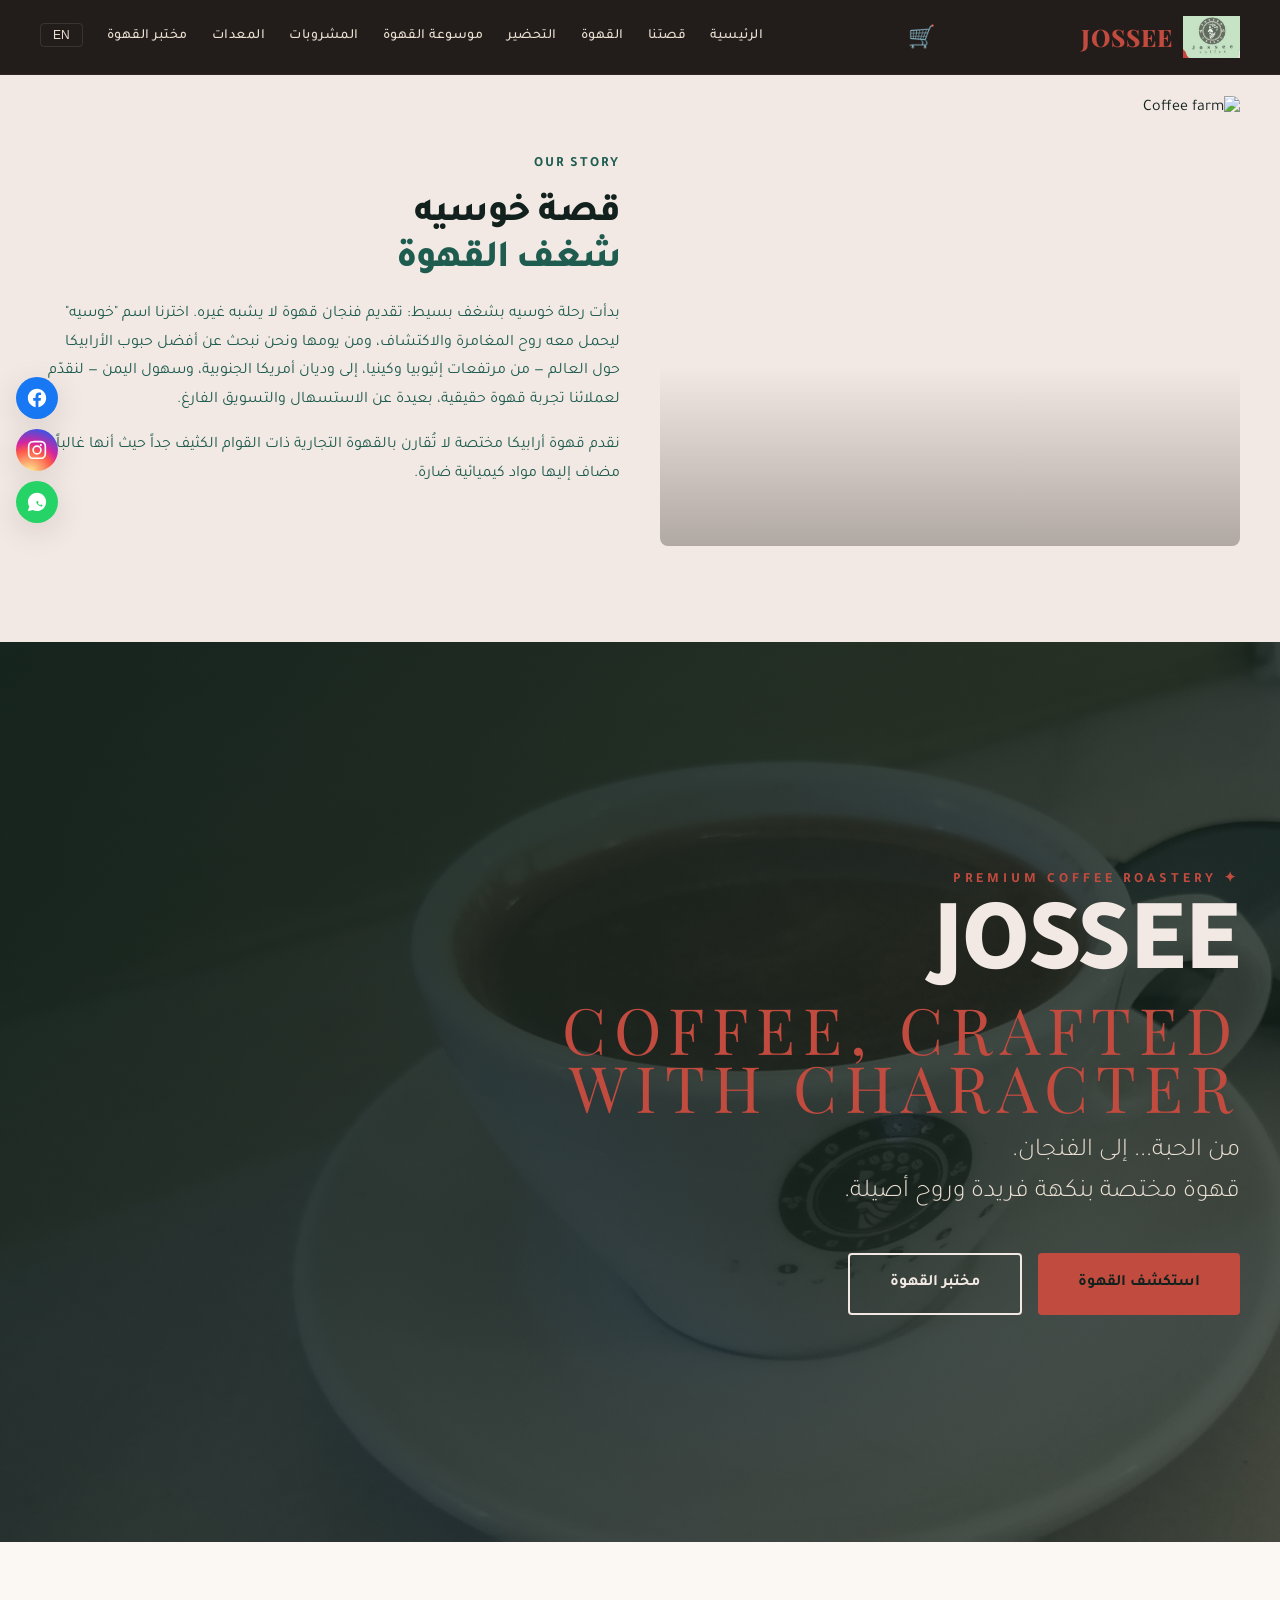
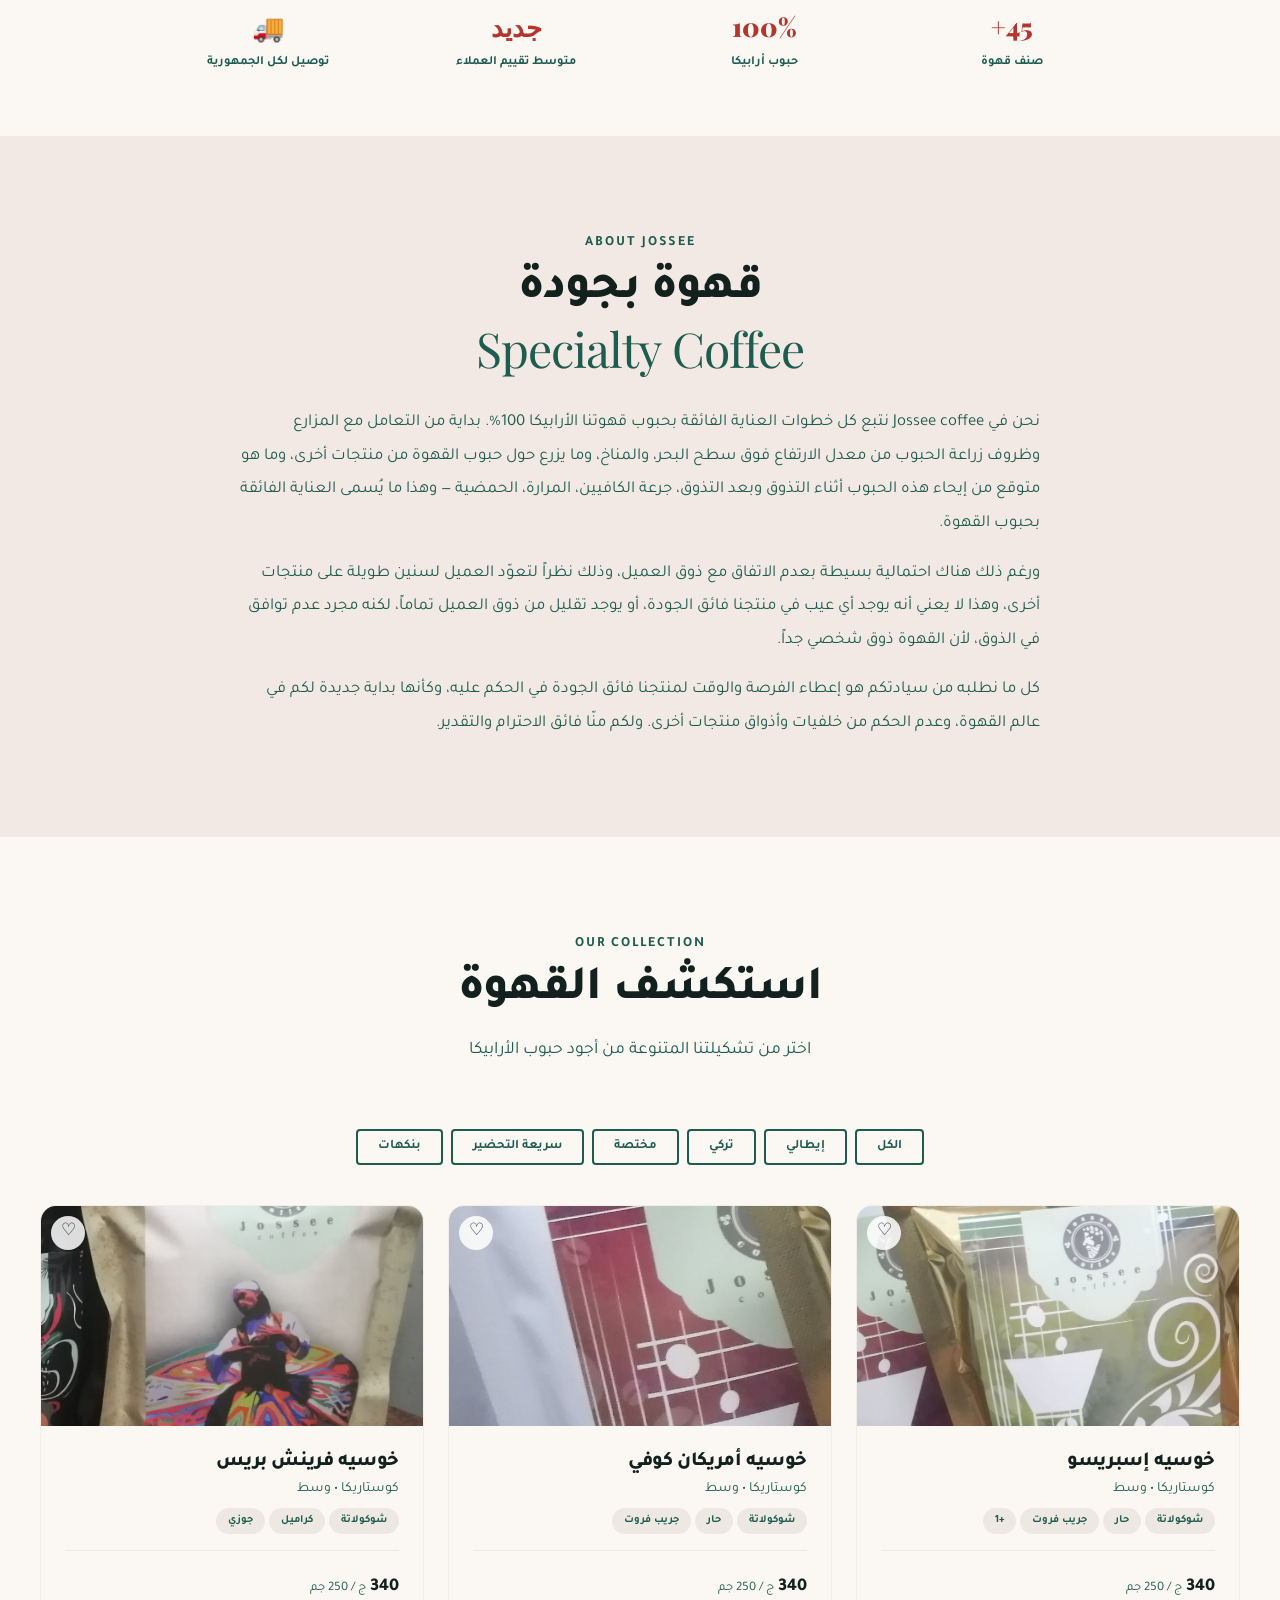
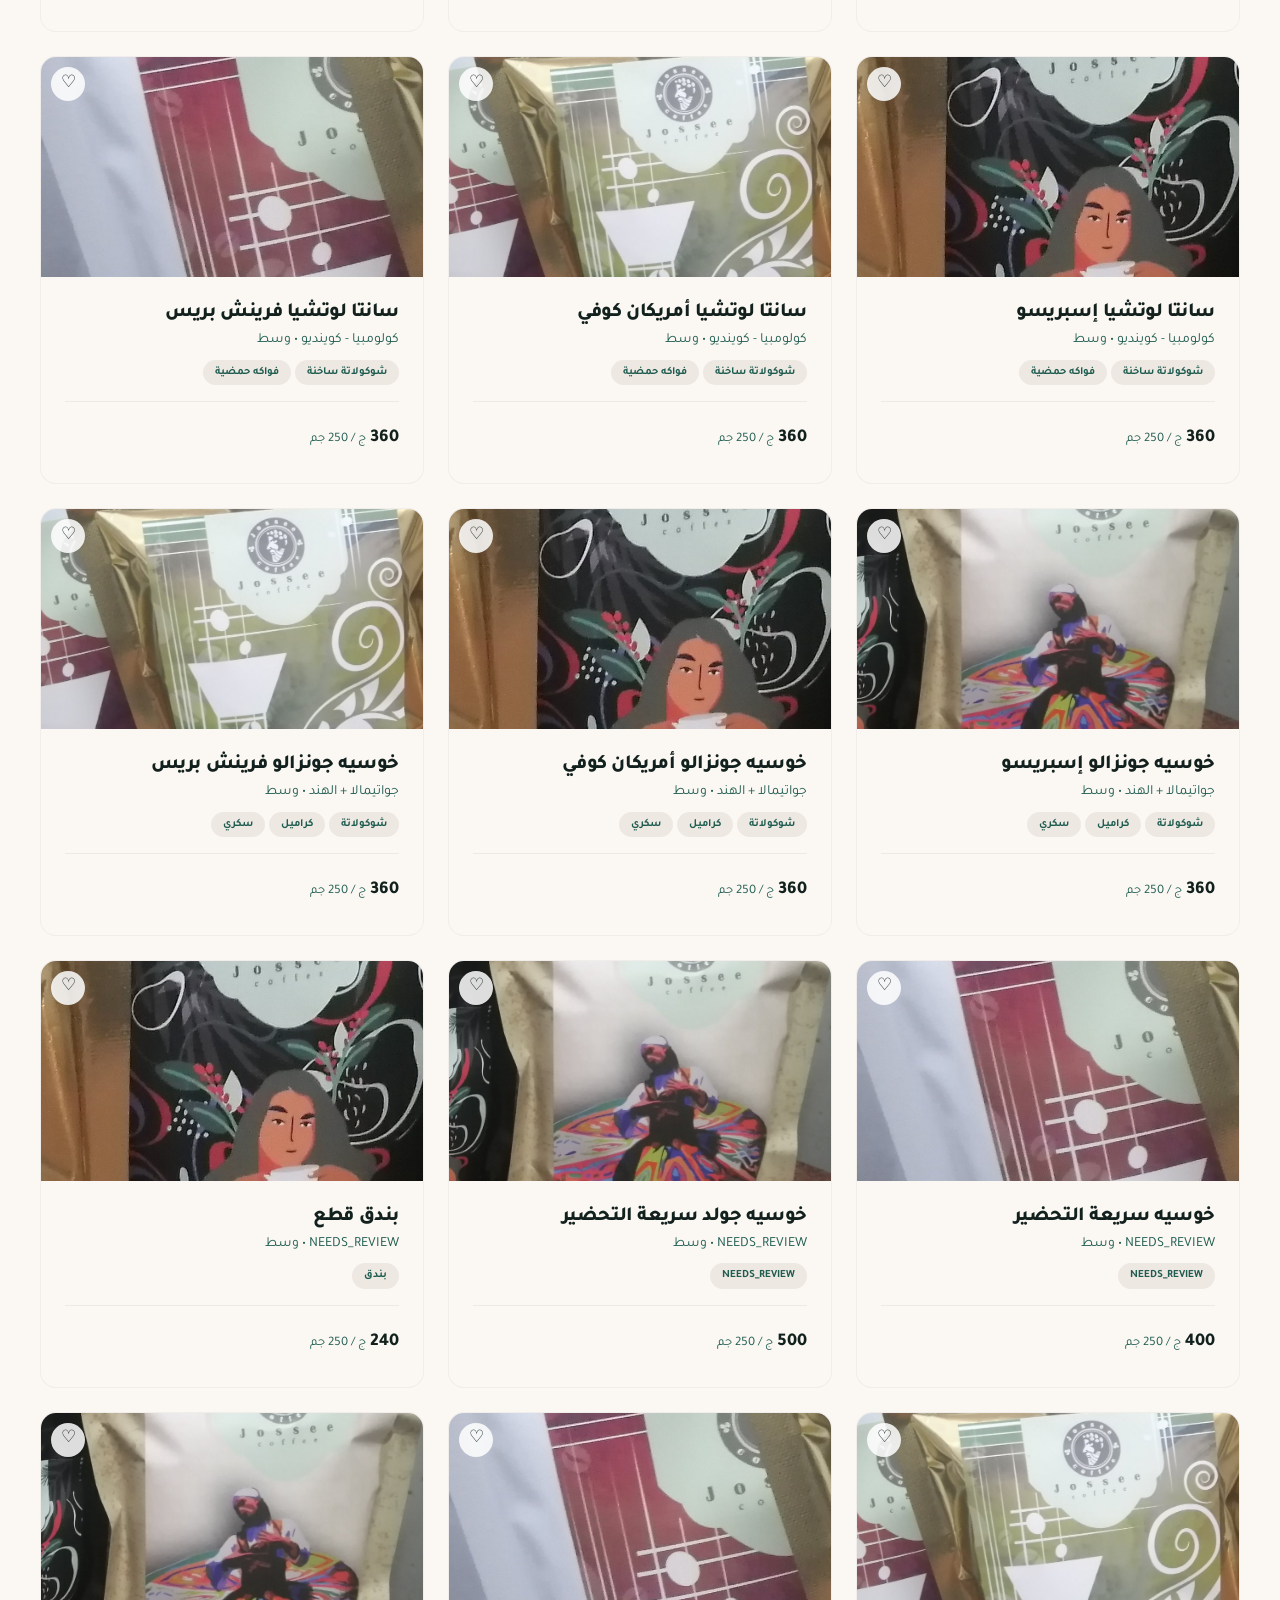
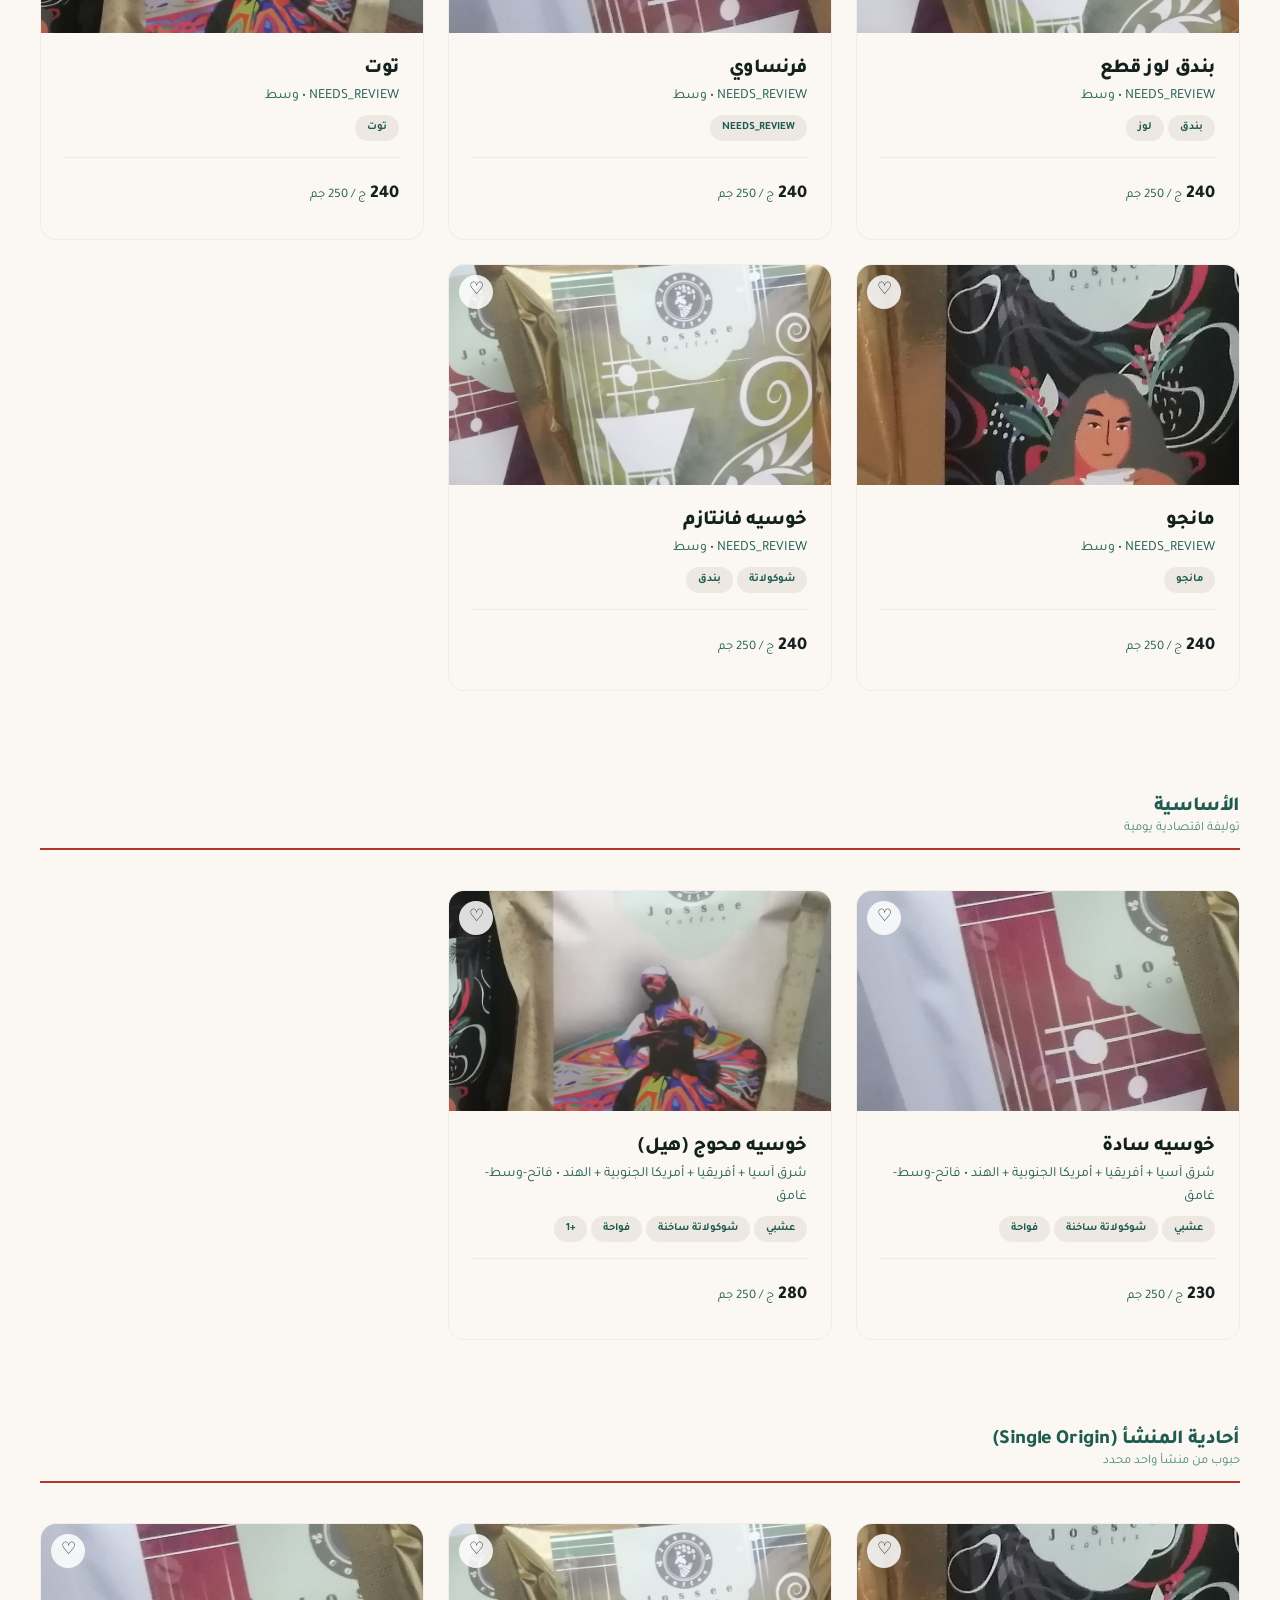
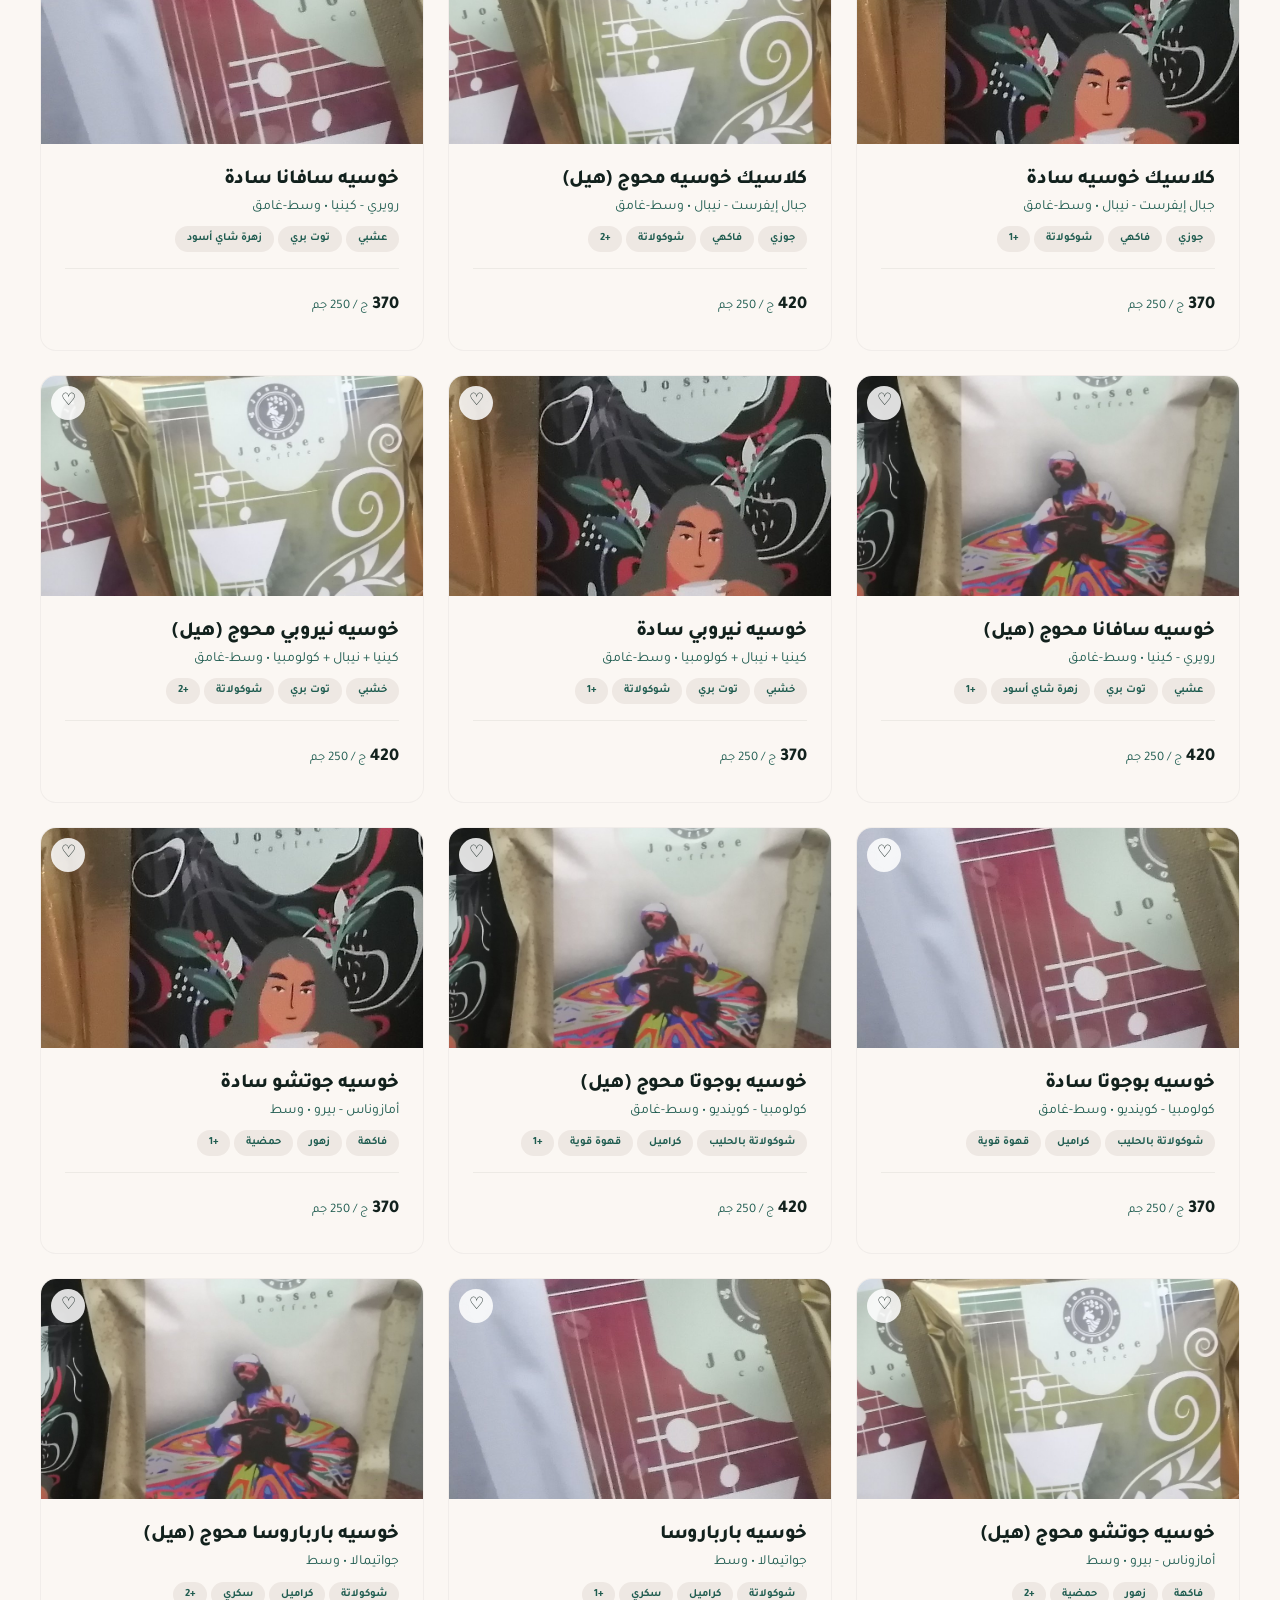
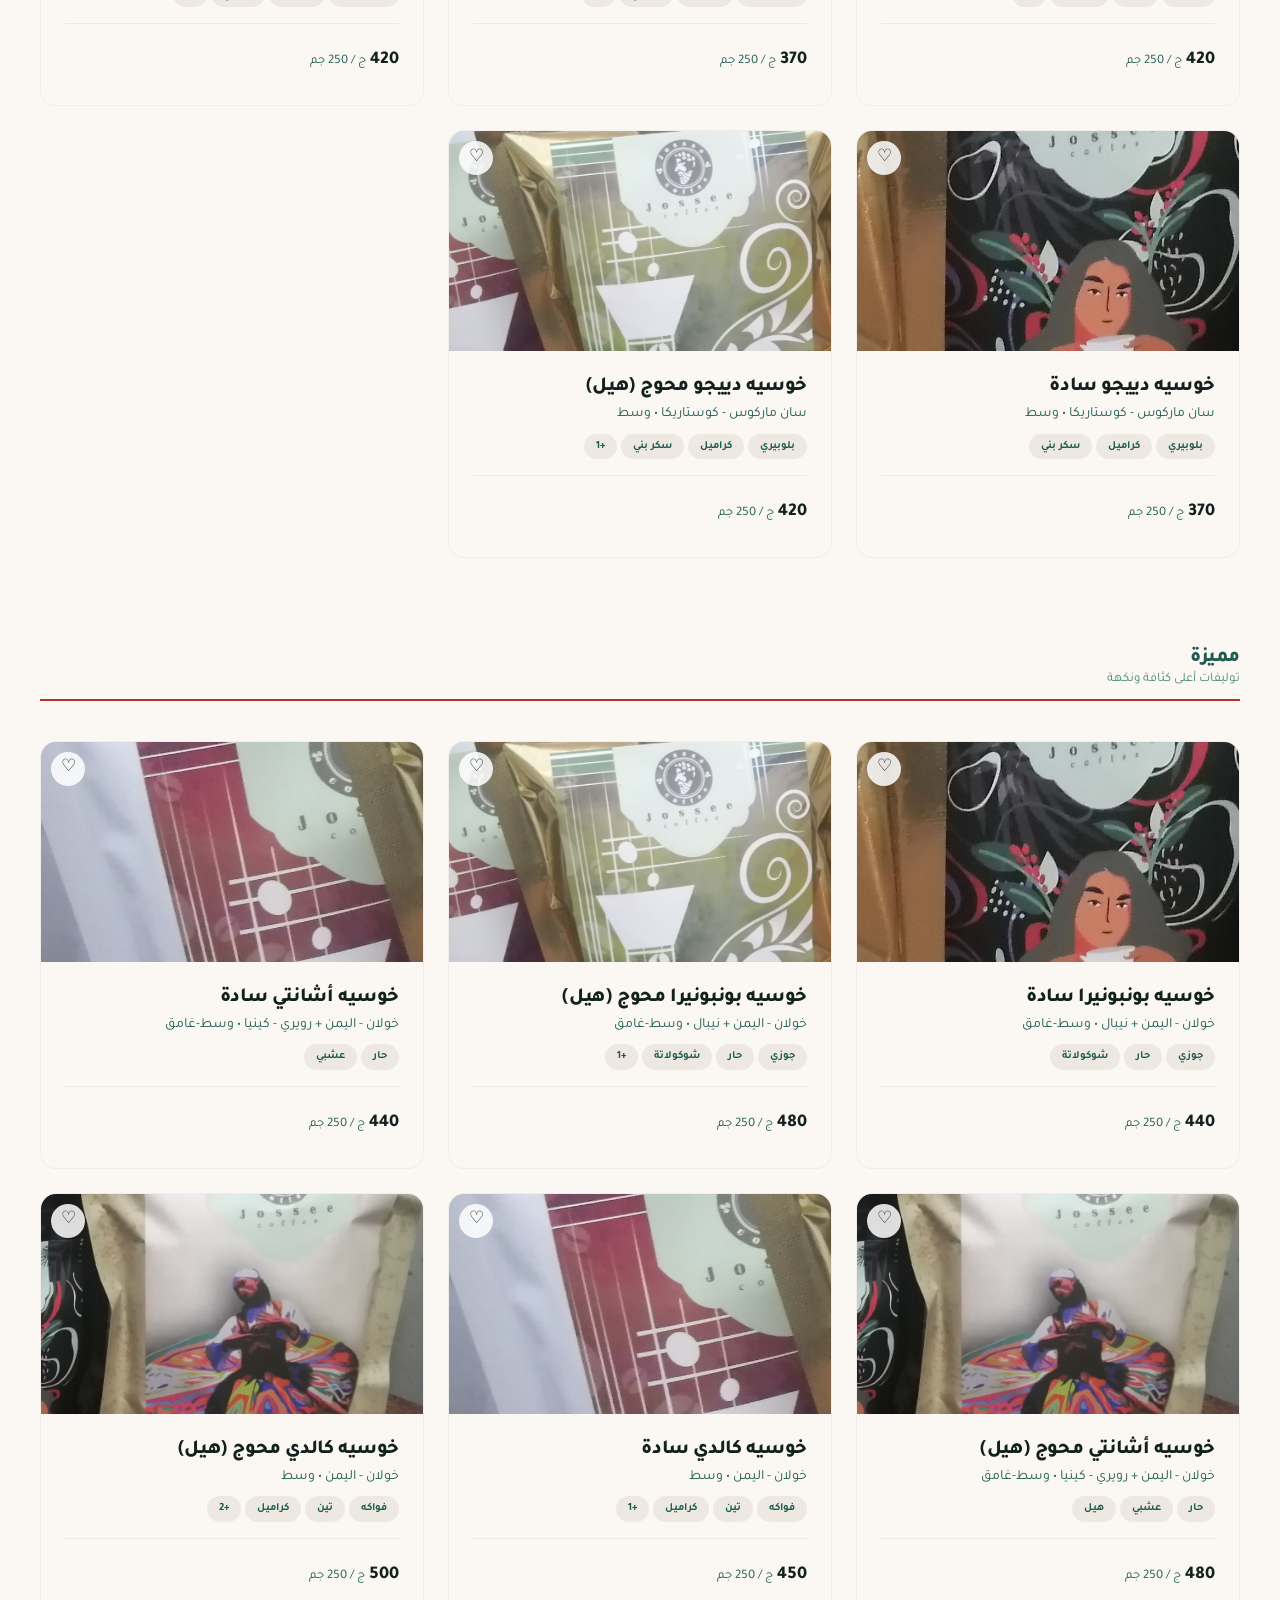
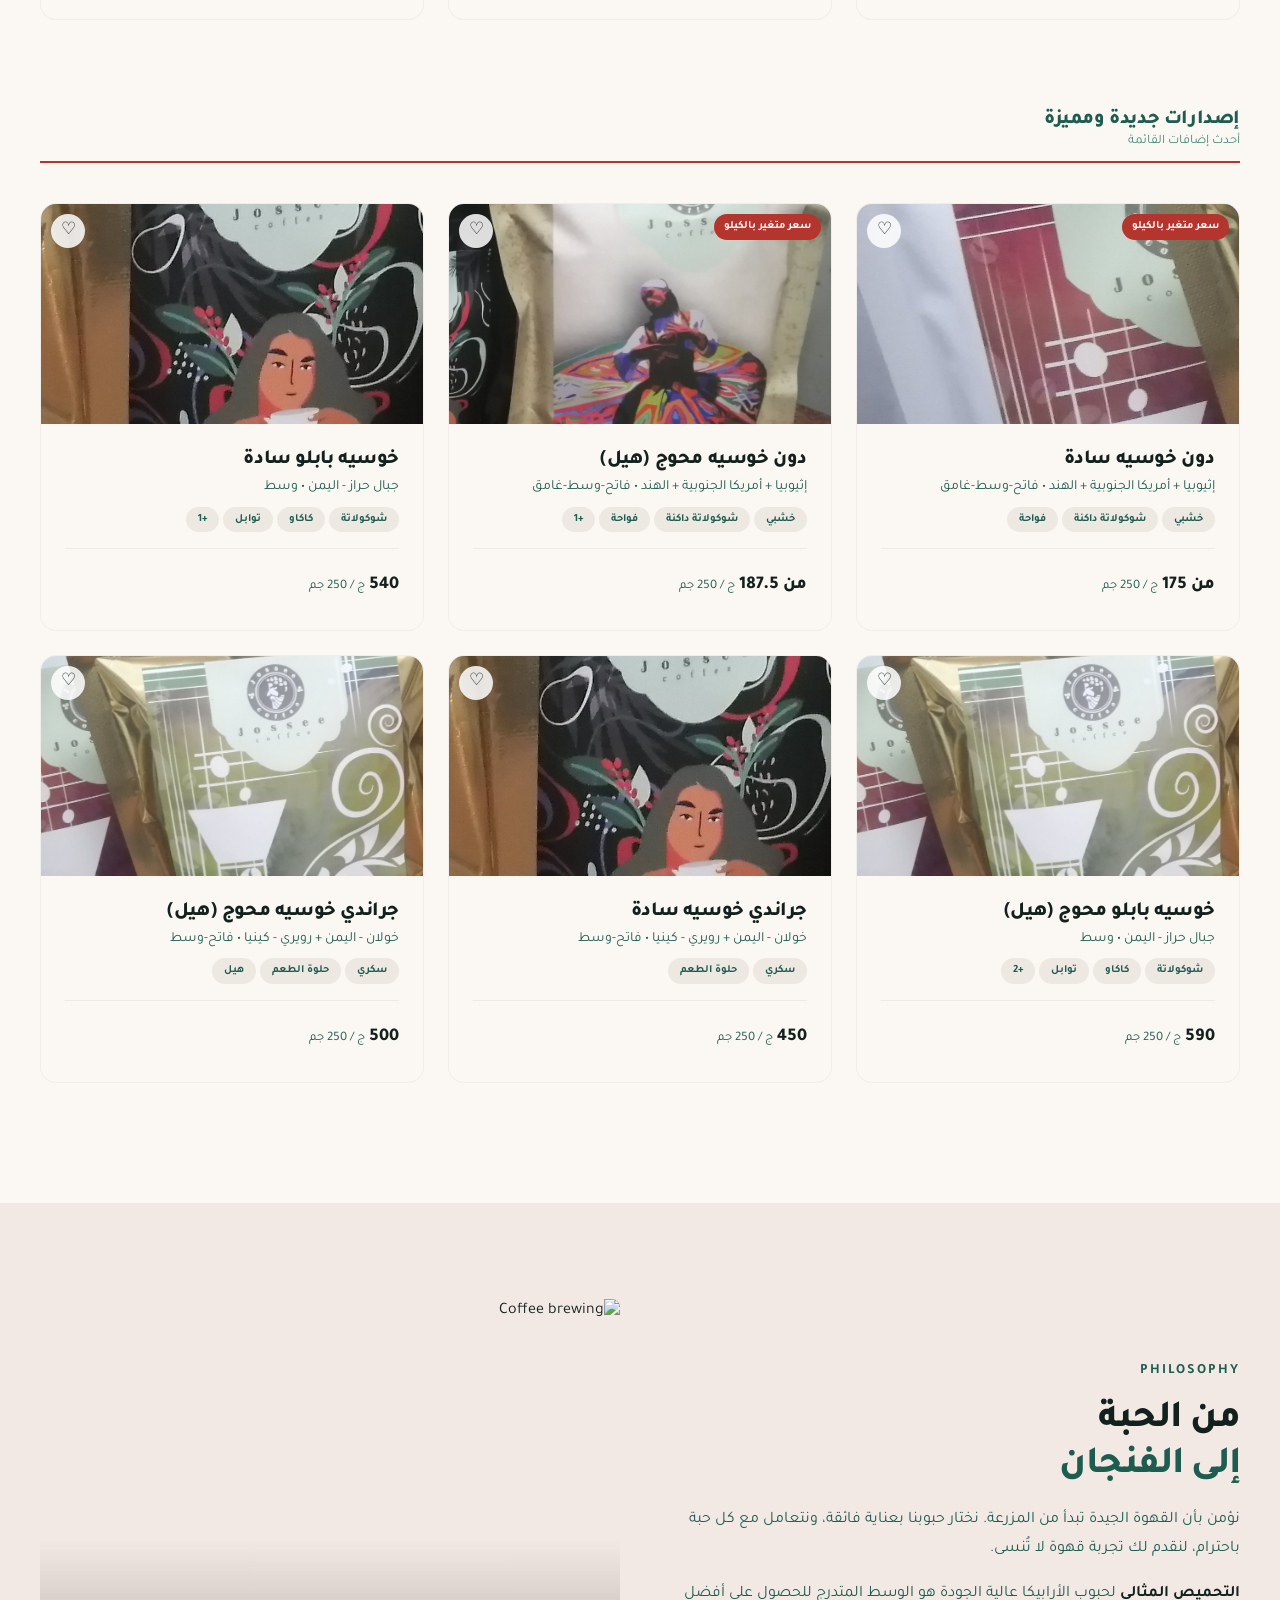
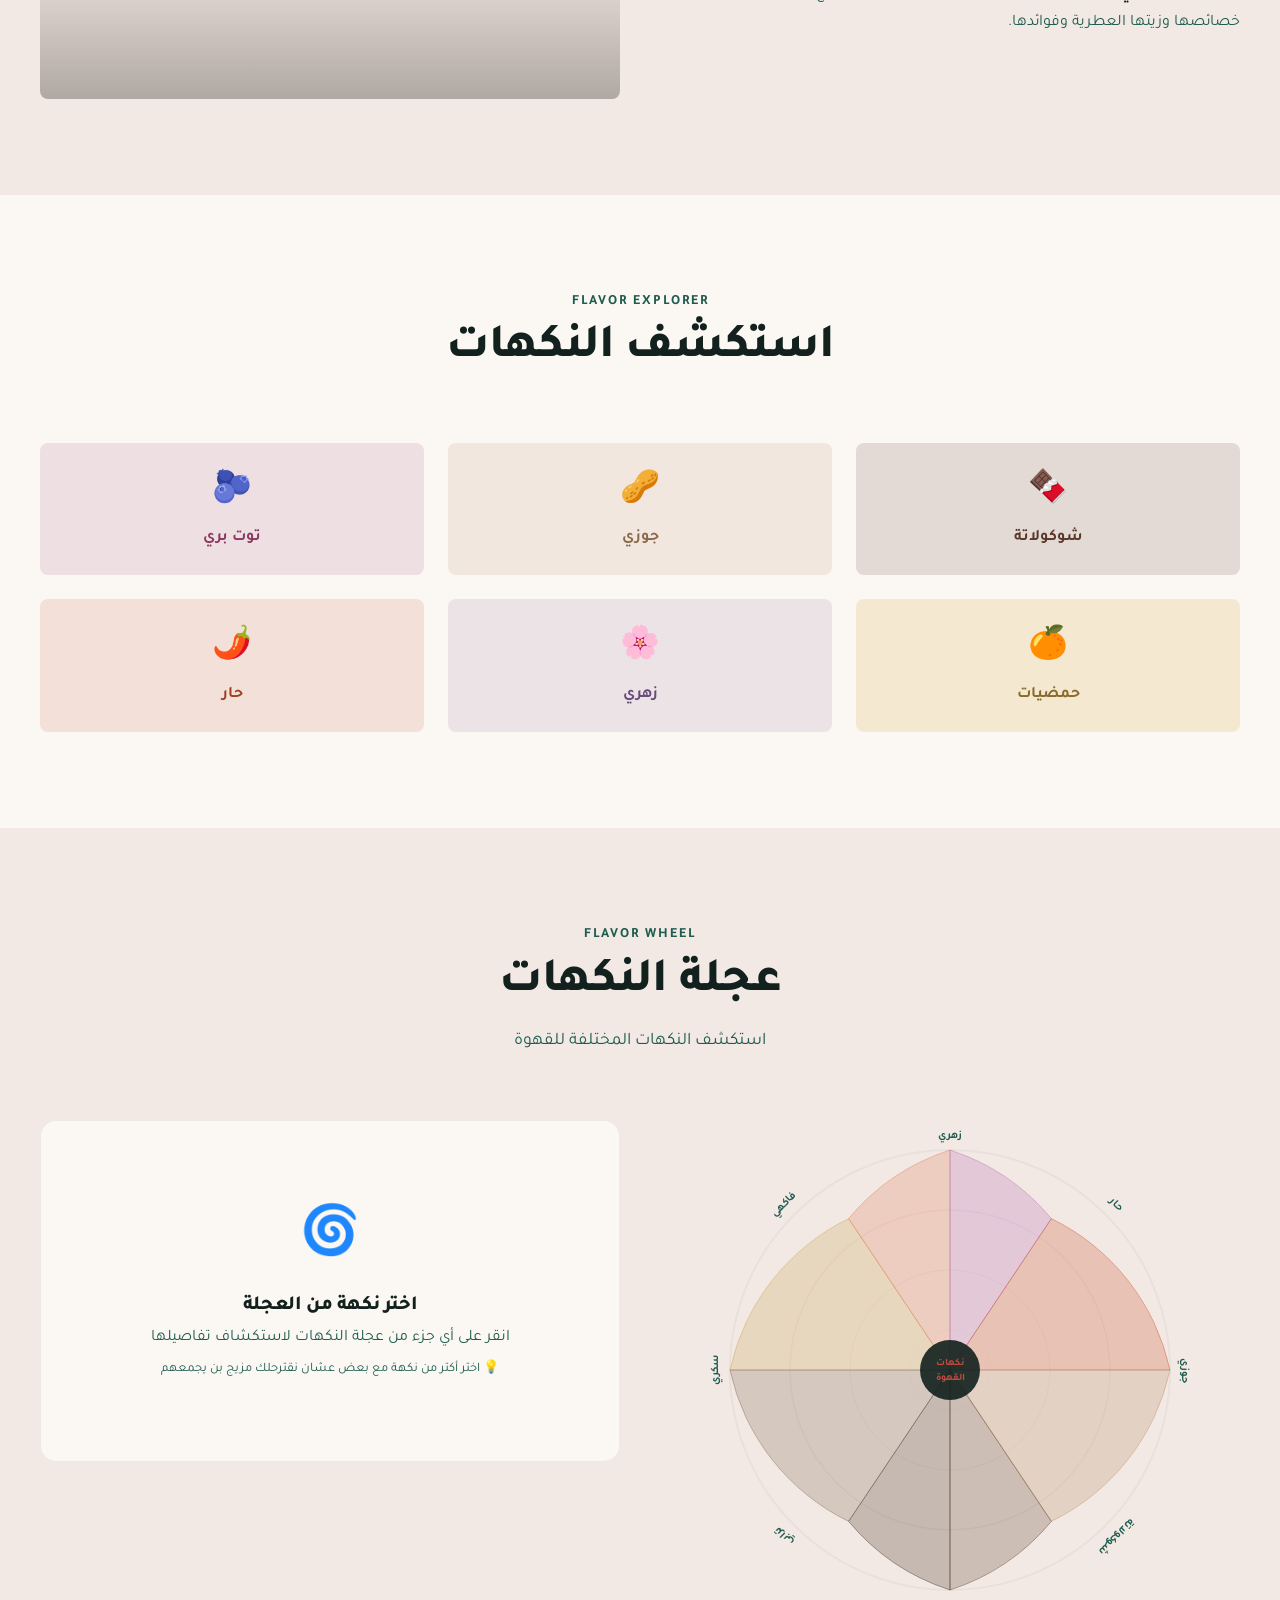
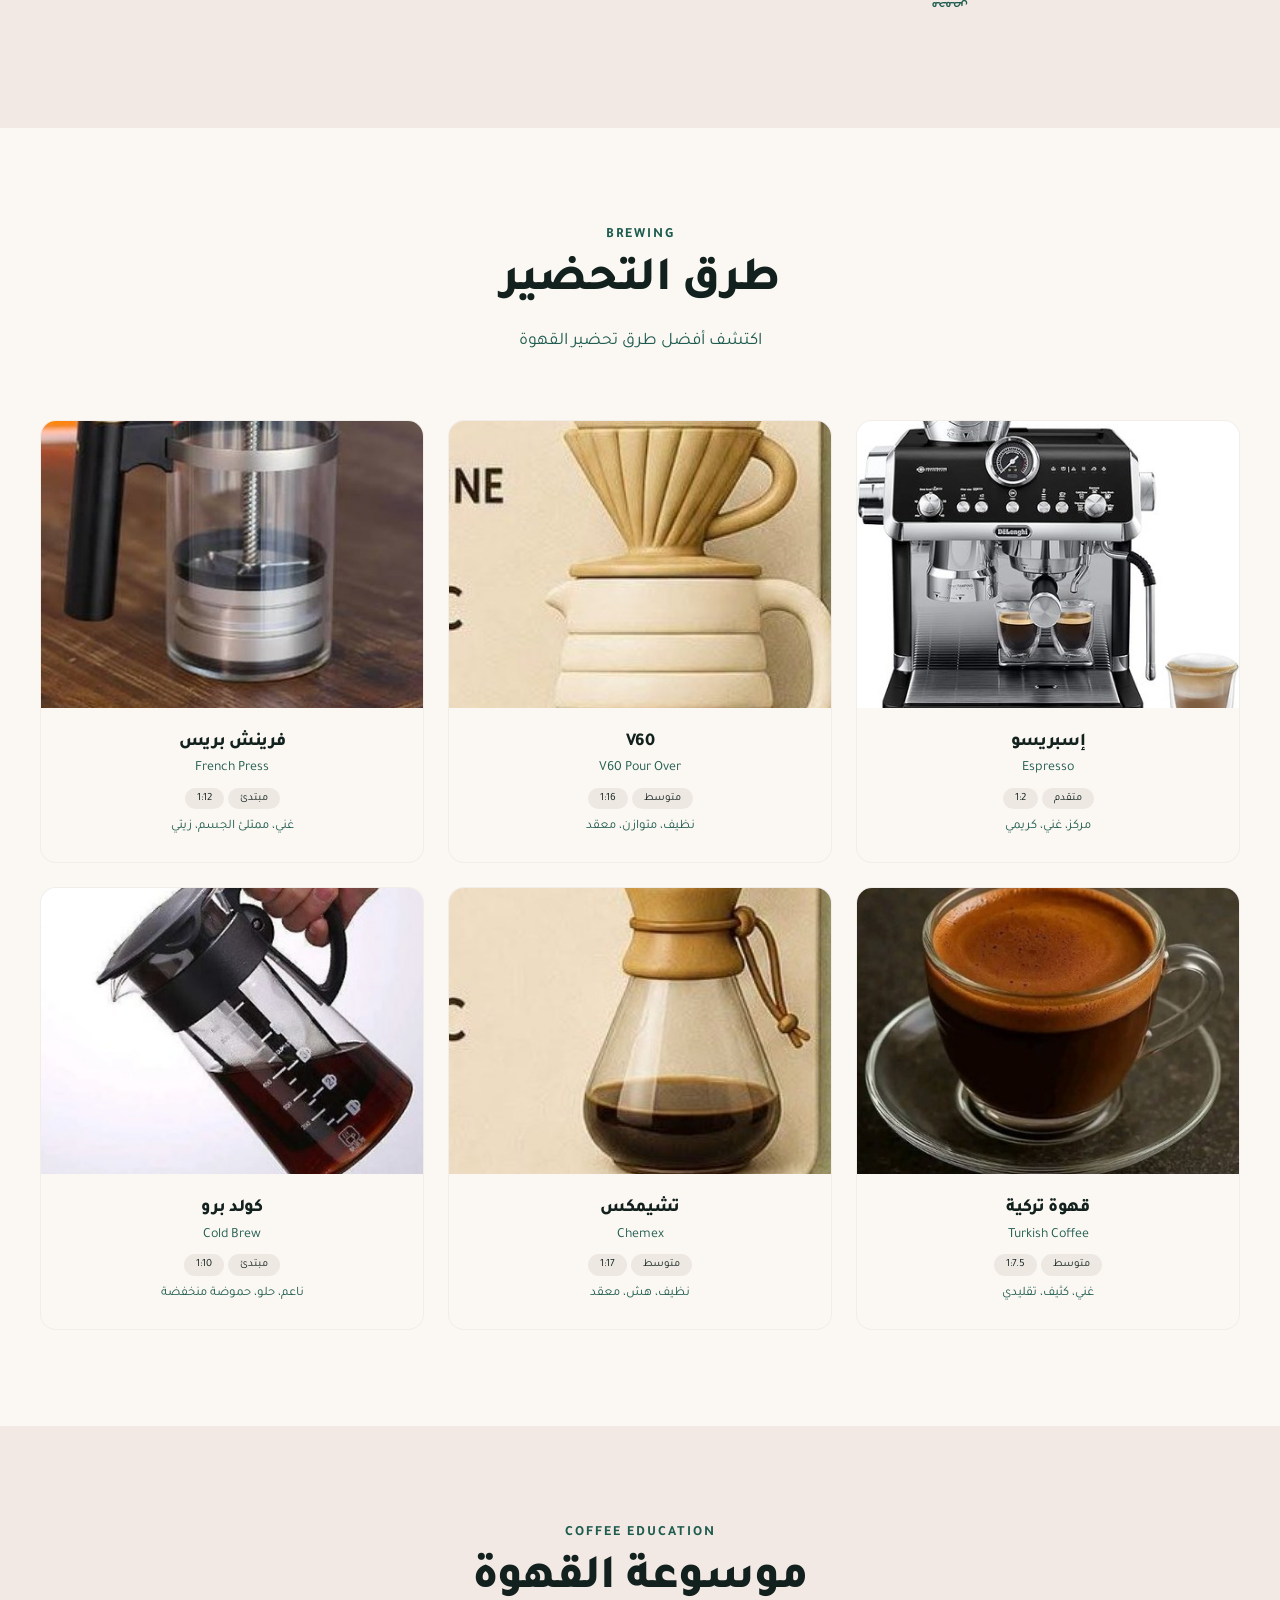
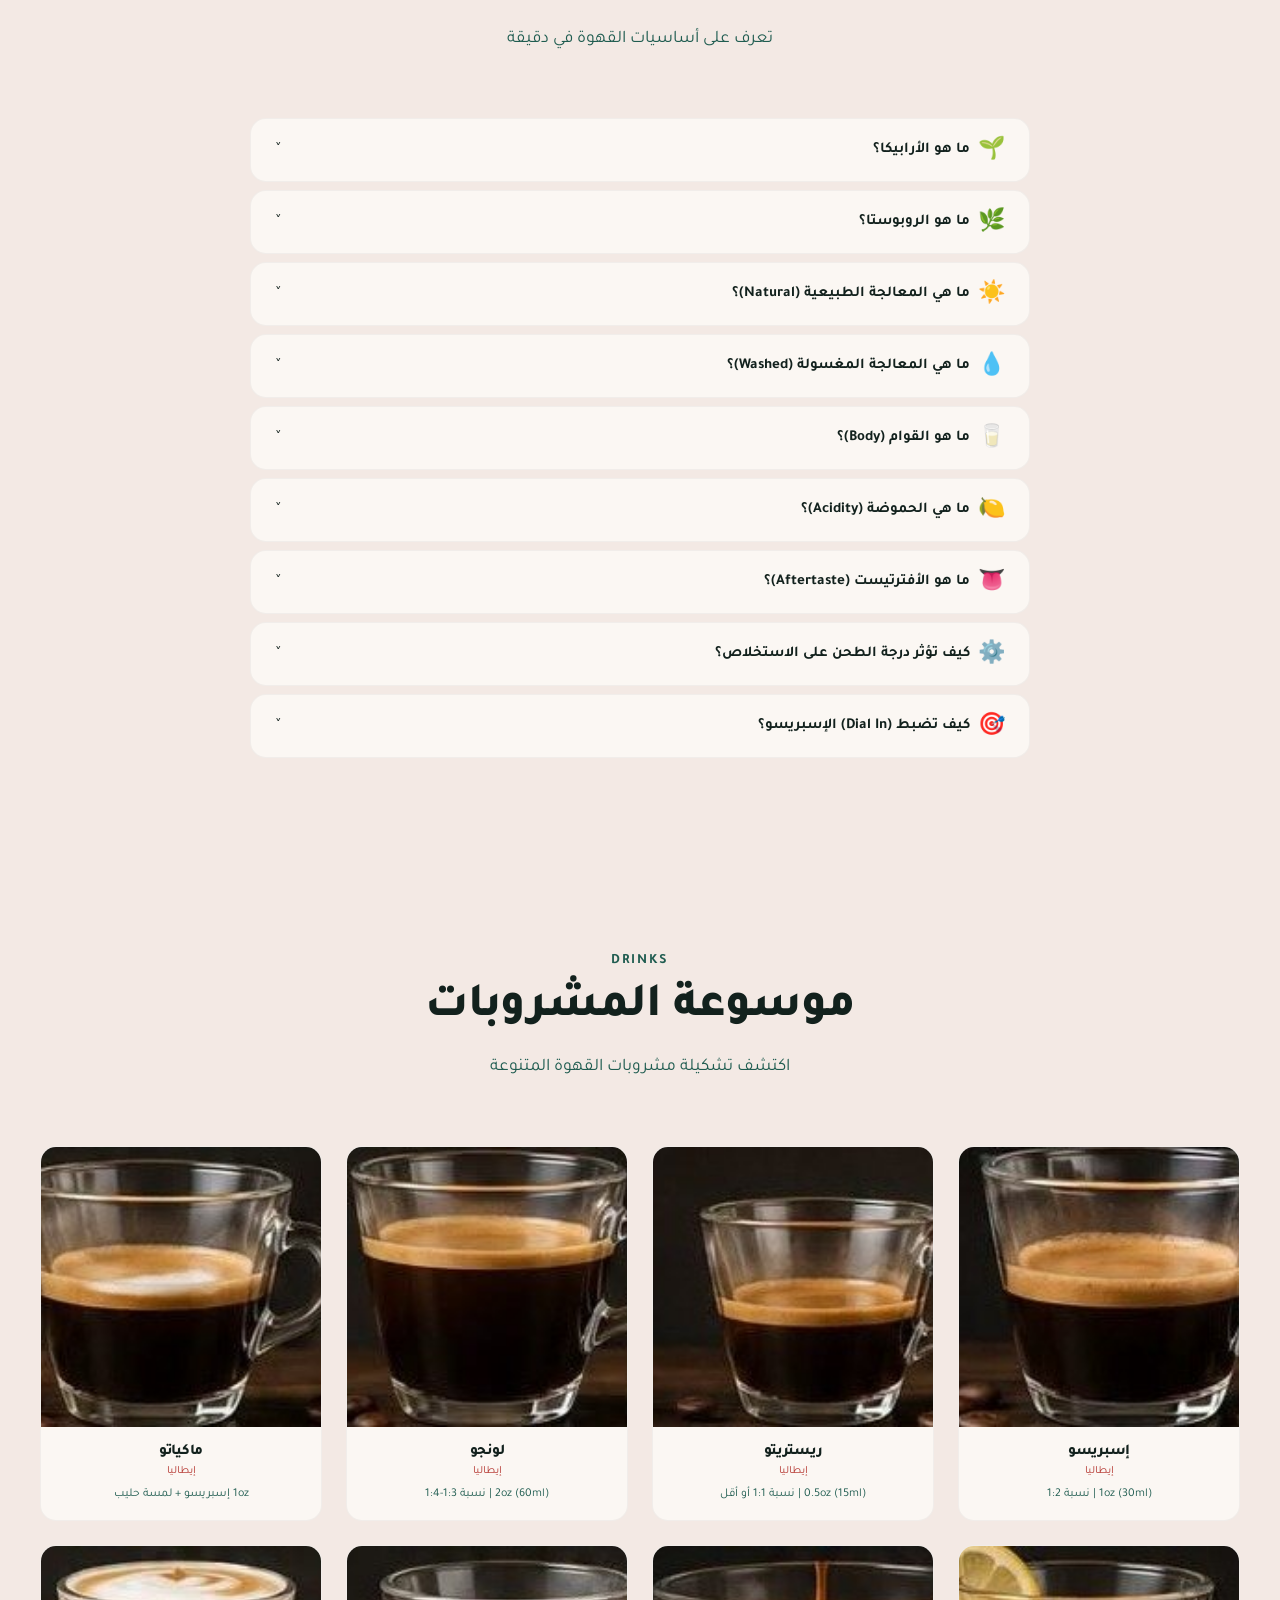
==== index.html @ 697e1aca "Add files via upload" ====
<!DOCTYPE html>
<html lang="ar" dir="rtl">
<head>
    <meta charset="UTF-8">
    <meta name="viewport" content="width=device-width, initial-scale=1.0">
    <title>JOSSEE COFFEE — قهوة مختصة</title>
    <meta name="description" content="Jossee Coffee - Premium specialty coffee roastery. قهوة مختصة عالية الجودة">
    <meta name="theme-color" content="#1F5C50">
    <!-- iOS "Add to Home Screen" support — Safari ignores the web manifest for
         standalone/status-bar behavior, so these are required separately. -->
    <meta name="apple-mobile-web-app-capable" content="yes">
    <meta name="apple-mobile-web-app-status-bar-style" content="black-translucent">
    <meta name="apple-mobile-web-app-title" content="Jossee Coffee">
    <meta name="mobile-web-app-capable" content="yes">
    <link rel="manifest" href="manifest.json">
    <link rel="icon" type="image/png" href="assets/jossee-icon-192.png">
    <link rel="apple-touch-icon" href="assets/jossee-icon-192.png">

    <!-- Open Graph / Social Sharing -->
    <meta property="og:title" content="JOSSEE COFFEE — قهوة مختصة">
    <meta property="og:description" content="قهوة مختصة عالية الجودة من أفضل المزارع العالمية. من الحبة إلى الفنجان.">
    <meta property="og:image" content="https://mohamedelghtrefy2024-jpg.github.io/jossee-website/assets/jossee-hero-cup.jpg">
    <meta property="og:url" content="https://mohamedelghtrefy2024-jpg.github.io/jossee-website/">
    <meta property="og:type" content="website">
    <meta property="og:locale" content="ar_AR">
    <meta name="twitter:card" content="summary_large_image">
    <meta name="twitter:title" content="JOSSEE COFFEE">
    <meta name="twitter:description" content="قهوة مختصة عالية الجودة">
    <meta name="twitter:image" content="https://mohamedelghtrefy2024-jpg.github.io/jossee-website/assets/jossee-hero-cup.jpg">

    <!-- Structured Data — Local Business -->
    <script type="application/ld+json">
    {
      "@context": "https://schema.org/",
      "@type": "LocalBusiness",
      "name": "Jossee Coffee",
      "image": "https://mohamedelghtrefy2024-jpg.github.io/jossee-website/assets/jossee-logo.png",
      "description": "قهوة مختصة عالية الجودة من أفضل المزارع العالمية",
      "address": {
        "@type": "PostalAddress",
        "streetAddress": "27 ش شيكولاني",
        "addressLocality": "شبرا مصر",
        "addressRegion": "القاهرة",
        "addressCountry": "EG"
      },
      "telephone": "+20222012392",
      "url": "https://mohamedelghtrefy2024-jpg.github.io/jossee-website/",
      "sameAs": [
        "https://www.facebook.com/JosseeCoffee",
        "https://www.instagram.com/josseecoffee/"
      ]
    }
    </script>
    <link rel="preconnect" href="https://fonts.googleapis.com">
    <link rel="preconnect" href="https://fonts.gstatic.com" crossorigin>
    <link href="https://fonts.googleapis.com/css2?family=Tajawal:wght@300;400;700;800;900&family=Playfair+Display:ital,wght@0,400;0,700;0,900;1,400&family=Inter:wght@300;400;500;600;700&display=swap" rel="stylesheet">
    
    <style>
        /* ============================================================
           JOSSEE COFFEE DESIGN SYSTEM — COMPLETE
           ============================================================ */
        
        :root {
            /* Colors — sampled directly from the real Jossee Coffee menu photos & logo
               (cover page teal, ribbon coral, cream card background, mint logo shield).
               Variable NAMES kept as-is (coffee-brown, gold-light, etc.) so nothing else
               in this file needs to change — only the real hex values underneath. */
            --espresso-black: #12211D;   /* darkest text / dark sections — was brown, now near-black teal */
            --deep-brown: #163A33;       /* deep teal panel bg */
            --dark-roast: #1B4D44;       /* mid-dark teal */
            --coffee-brown: #1F5C50;     /* PRIMARY BRAND COLOR — real teal from logo & cover page (109 uses) */
            --medium-roast: #4C8A7C;     /* lighter teal accent */
            --warm-cream: #D9C2A8;       /* warm neutral tan */
            --sand: #EADFD2;             /* soft cream-tan neutral */
            --beige: #F3E9E4;            /* cream background — sampled from menu card bg */
            --cream: #FBF7F3;            /* lightest cream background */
            --gold: #B4342E;             /* PRIMARY ACCENT / CTA — real coral-red from ribbon */
            --gold-light: #C24B3F;       /* accent hover / secondary highlight (22 uses) */
            --gold-dark: #8F241F;        /* darker accent for pressed states */
            --mint: #C6E3C7;             /* logo shield mint — used for soft badges only */
            --terracotta: #B35F35;       /* Italian-coffee category accent, sampled from menu header bars */
            
            /* Typography */
            --font-arabic: 'Tajawal', 'Cairo', 'Noto Sans Arabic', sans-serif;
            --font-latin: 'Playfair Display', 'Georgia', serif;
            --font-ui: 'Inter', -apple-system, sans-serif;
            
            /* Spacing */
            --space-xs: 4px;
            --space-sm: 8px;
            --space-md: 16px;
            --space-lg: 24px;
            --space-xl: 40px;
            --space-2xl: 64px;
            --space-3xl: 96px;
            
            /* Shadows */
            --shadow-sm: 0 2px 8px rgba(23, 18, 15, 0.08);
            --shadow-md: 0 8px 32px rgba(23, 18, 15, 0.12);
            --shadow-lg: 0 16px 64px rgba(23, 18, 15, 0.16);
            --shadow-xl: 0 32px 96px rgba(23, 18, 15, 0.24);
            
            /* Border Radius */
            --radius-sm: 4px;
            --radius-md: 8px;
            --radius-lg: 16px;
            --radius-xl: 24px;
            
            /* Transitions */
            --transition-fast: 200ms ease;
            --transition-medium: 400ms ease;
            --transition-slow: 600ms ease;
            --transition-extra-slow: 800ms ease;
        }
        
        /* Reset */
        * {
            margin: 0;
            padding: 0;
            box-sizing: border-box;
        }
        
        html {
            scroll-behavior: smooth;
        }
        
        body {
            font-family: var(--font-arabic);
            background: var(--beige);
            color: var(--espresso-black);
            line-height: 1.6;
            -webkit-font-smoothing: antialiased;
            -moz-osx-font-smoothing: grayscale;
            margin-top: var(--install-banner-offset, 0px);
            transition: margin-top 0.35s ease;
        }
        
        /* Typography */
        h1, h2, h3, h4, h5, h6 {
            font-weight: 800;
            letter-spacing: -0.02em;
            line-height: 1.2;
        }
        
        .latin-text {
            font-family: var(--font-latin);
            font-weight: 400;
        }
        
        .latin-text-bold {
            font-family: var(--font-latin);
            font-weight: 700;
        }
        
        a {
            text-decoration: none;
            color: inherit;
        }
        
        img {
            max-width: 100%;
            height: auto;
            display: block;
        }
        
        /* Scrollbar */
        ::-webkit-scrollbar {
            width: 8px;
        }
        ::-webkit-scrollbar-track {
            background: var(--beige);
        }
        ::-webkit-scrollbar-thumb {
            background: var(--coffee-brown);
            border-radius: 4px;
        }
        ::-webkit-scrollbar-thumb:hover {
            background: var(--dark-roast);
        }
        
        /* Selection */
        ::selection {
            background: var(--gold-light);
            color: var(--espresso-black);
        }
        
        /* ============================================================
           IMAGE TREATMENT
           ============================================================ */
        .coffee-image {
            border-radius: var(--radius-md);
            overflow: hidden;
            position: relative;
        }
        
        .coffee-image::after {
            content: '';
            position: absolute;
            inset: 0;
            background: linear-gradient(180deg, transparent 60%, rgba(23, 18, 15, 0.3) 100%);
            pointer-events: none;
        }
        
        .coffee-image img {
            transition: transform var(--transition-medium);
            width: 100%;
            height: 100%;
            object-fit: cover;
        }
        
        .coffee-image:hover img {
            transform: scale(1.03);
        }
        
        /* ============================================================
           HERO SECTION
           ============================================================ */
        .hero {
            min-height: 100vh;
            display: flex;
            align-items: center;
            position: relative;
            background: var(--espresso-black);
            color: var(--beige);
            overflow: hidden;
            padding: var(--space-2xl) var(--space-xl);
        }
        
        .hero-background {
            position: absolute;
            inset: 0;
            z-index: 0;
        }
        
        .hero-background img {
            width: 100%;
            height: 100%;
            object-fit: cover;
            opacity: 0.5;
        }
        
        .hero-background::after {
            content: '';
            position: absolute;
            inset: 0;
            background: linear-gradient(135deg, rgba(18, 33, 29, 0.92) 0%, rgba(18, 33, 29, 0.45) 100%);
        }
        
        .hero-content {
            position: relative;
            z-index: 1;
            max-width: 800px;
        }
        
        .hero-eyebrow {
            font-size: 14px;
            letter-spacing: 4px;
            text-transform: uppercase;
            color: var(--gold-light);
            margin-bottom: var(--space-md);
            font-weight: 700;
        }
        
        .hero-title {
            font-size: clamp(3rem, 8vw, 7rem);
            font-weight: 900;
            line-height: 0.9;
            margin-bottom: var(--space-md);
        }
        
        .hero-title .latin-text {
            display: block;
            font-size: clamp(2rem, 5vw, 4rem);
            font-weight: 400;
            color: var(--gold-light);
            letter-spacing: 8px;
        }
        
        .hero-subtitle {
            font-size: clamp(1.2rem, 2vw, 1.8rem);
            color: var(--sand);
            margin-bottom: var(--space-xl);
            max-width: 600px;
            font-weight: 300;
            line-height: 1.6;
        }
        
        .hero-cta-group {
            display: flex;
            gap: var(--space-md);
            flex-wrap: wrap;
        }
        
        /* ============================================================
           BUTTON SYSTEM
           ============================================================ */
        .btn {
            display: inline-flex;
            align-items: center;
            gap: var(--space-sm);
            padding: 16px 40px;
            border: none;
            border-radius: var(--radius-sm);
            font-family: var(--font-arabic);
            font-weight: 700;
            font-size: 16px;
            cursor: pointer;
            transition: all var(--transition-fast);
            text-decoration: none;
        }
        
        .btn-primary {
            background: var(--gold-light);
            color: var(--espresso-black);
        }
        
        .btn-primary:hover {
            background: var(--gold-dark);
            transform: translateY(-2px);
            box-shadow: var(--shadow-lg);
        }
        
        .btn-secondary {
            background: transparent;
            color: var(--beige);
            border: 2px solid var(--beige);
        }
        
        .btn-secondary:hover {
            background: var(--beige);
            color: var(--espresso-black);
        }
        
        .btn-outline {
            background: transparent;
            color: var(--coffee-brown);
            border: 2px solid var(--coffee-brown);
        }
        
        .btn-outline:hover {
            background: var(--coffee-brown);
            color: var(--beige);
        }
        
        .btn-sm {
            padding: 8px 20px;
            font-size: 13px;
        }
        
        .btn-lg {
            padding: 20px 48px;
            font-size: 18px;
        }
        
        /* ============================================================
           NAVIGATION
           ============================================================ */
        .navbar {
            position: fixed;
            top: var(--install-banner-offset, 0px);
            left: 0;
            right: 0;
            z-index: 1000;
            padding: var(--space-md) var(--space-xl);
            background: rgba(23, 18, 15, 0.95);
            backdrop-filter: blur(12px);
            display: flex;
            justify-content: space-between;
            align-items: center;
            border-bottom: 1px solid rgba(255, 255, 255, 0.05);
            transition: all var(--transition-medium), top 0.35s ease;
        }
        
        .navbar.scrolled {
            background: rgba(23, 18, 15, 0.98);
            box-shadow: var(--shadow-lg);
        }
        
        .navbar-logo {
            font-size: 24px;
            font-weight: 900;
            color: var(--beige);
            text-decoration: none;
            letter-spacing: 2px;
        }
        
        .navbar-logo span {
            color: var(--gold-light);
        }
        
        .nav-links {
            display: flex;
            gap: var(--space-lg);
            list-style: none;
            align-items: center;
        }
        
        .nav-links a {
            color: var(--sand);
            text-decoration: none;
            font-size: 14px;
            font-weight: 500;
            transition: color var(--transition-fast);
            letter-spacing: 0.5px;
        }
        
        .nav-links a:hover {
            color: var(--gold-light);
        }
        
        .nav-links .lang-toggle {
            background: none;
            border: 1px solid rgba(255,255,255,0.1);
            color: var(--sand);
            padding: 4px 12px;
            border-radius: var(--radius-sm);
            cursor: pointer;
            font-size: 12px;
            transition: all var(--transition-fast);
        }
        
        .nav-links .lang-toggle:hover {
            border-color: var(--gold-light);
            color: var(--gold-light);
        }
        
        .nav-toggle {
            display: none;
            flex-direction: column;
            gap: 5px;
            background: none;
            border: none;
            cursor: pointer;
            padding: 4px;
        }
        
        .nav-toggle span {
            display: block;
            width: 28px;
            height: 2px;
            background: var(--beige);
            transition: all var(--transition-fast);
        }
        
        .nav-toggle.active span:nth-child(1) {
            transform: rotate(45deg) translate(5px, 5px);
        }
        .nav-toggle.active span:nth-child(2) {
            opacity: 0;
        }
        .nav-toggle.active span:nth-child(3) {
            transform: rotate(-45deg) translate(5px, -5px);
        }
        
        /* ============================================================
           COFFEE CARDS
           ============================================================ */
        .coffee-card {
            background: var(--cream);
            border-radius: var(--radius-lg);
            overflow: hidden;
            transition: all var(--transition-medium);
            border: 1px solid rgba(23, 18, 15, 0.04);
            cursor: pointer;
        }
        
        .coffee-card:hover {
            transform: translateY(-8px);
            box-shadow: var(--shadow-lg);
            border-color: rgba(23, 18, 15, 0.08);
        }
        
        .coffee-card-image {
            height: 220px;
            overflow: hidden;
            position: relative;
        }
        
        .coffee-card-image img {
            width: 100%;
            height: 100%;
            object-fit: cover;
            transition: transform var(--transition-medium);
        }
        
        .coffee-card:hover .coffee-card-image img {
            transform: scale(1.05);
        }
        
        .coffee-card-content {
            padding: var(--space-lg);
        }
        
        .coffee-card-title {
            font-size: 20px;
            font-weight: 800;
            margin-bottom: var(--space-xs);
        }
        
        .coffee-card-origin {
            font-size: 14px;
            color: var(--coffee-brown);
            margin-bottom: var(--space-sm);
        }
        
        .coffee-card-tags {
            display: flex;
            flex-wrap: wrap;
            gap: var(--space-xs);
            margin-bottom: var(--space-md);
        }
        
        .coffee-tag {
            font-size: 11px;
            padding: 4px 12px;
            border-radius: 20px;
            background: rgba(90, 56, 40, 0.08);
            color: var(--coffee-brown);
            font-weight: 600;
        }
        
        .coffee-card-footer {
            display: flex;
            justify-content: space-between;
            align-items: center;
            padding-top: var(--space-md);
            border-top: 1px solid rgba(23, 18, 15, 0.06);
        }
        
        .coffee-card-price {
            font-size: 18px;
            font-weight: 800;
            color: var(--espresso-black);
        }
        
        .coffee-card-price small {
            font-weight: 400;
            font-size: 13px;
            color: var(--coffee-brown);
        }
        
        .coffee-card .btn-view {
            opacity: 0;
            transform: translateY(10px);
            transition: all var(--transition-fast);
        }
        
        .coffee-card:hover .btn-view {
            opacity: 1;
            transform: translateY(0);
        }
        
        /* ============================================================
           FLAVOR TAGS
           ============================================================ */
        .flavor-tag-chocolate { background: rgba(90, 56, 40, 0.15); color: #5A3828; }
        .flavor-tag-citrus { background: rgba(212, 168, 67, 0.2); color: #8A6A2B; }
        .flavor-tag-berry { background: rgba(139, 58, 98, 0.12); color: #8B3A62; }
        .flavor-tag-floral { background: rgba(120, 80, 140, 0.12); color: #6A4A7A; }
        .flavor-tag-nutty { background: rgba(180, 140, 100, 0.15); color: #8A6A4A; }
        .flavor-tag-spicy { background: rgba(180, 60, 30, 0.12); color: #A04020; }
        .flavor-tag-sweet { background: rgba(200, 160, 80, 0.15); color: #8A7A3A; }
        .flavor-tag-woody { background: rgba(120, 100, 80, 0.15); color: #6A5A4A; }
        .flavor-tag-earthy { background: rgba(100, 80, 60, 0.12); color: #5A4A3A; }
        
        /* ============================================================
           FLAVOR BARS
           ============================================================ */
        .flavor-bars {
            display: flex;
            flex-direction: column;
            gap: var(--space-sm);
            margin: var(--space-md) 0;
        }
        
        .flavor-bar {
            display: flex;
            align-items: center;
            gap: var(--space-md);
        }
        
        .flavor-bar-label {
            width: 100px;
            font-size: 13px;
            font-weight: 600;
            color: var(--coffee-brown);
        }
        
        .flavor-bar-track {
            flex: 1;
            height: 6px;
            background: rgba(23, 18, 15, 0.06);
            border-radius: 4px;
            overflow: hidden;
        }
        
        .flavor-bar-fill {
            height: 100%;
            border-radius: 4px;
            background: var(--coffee-brown);
            transition: width var(--transition-slow);
        }
        
        .flavor-bar-value {
            width: 30px;
            font-size: 13px;
            font-weight: 700;
            color: var(--espresso-black);
        }
        
        /* ============================================================
           SCROLL REVEAL
           ============================================================ */
        .scroll-reveal {
            opacity: 0;
            transform: translateY(40px);
            transition: all var(--transition-slow);
        }
        
        .scroll-reveal.visible {
            opacity: 1;
            transform: translateY(0);
        }
        
        /* ============================================================
           FOOTER
           ============================================================ */
        .footer {
            background: var(--espresso-black);
            color: var(--sand);
            padding: var(--space-2xl) var(--space-xl);
            margin-top: var(--space-3xl);
        }
        
        .footer-grid {
            display: grid;
            grid-template-columns: 2fr 1fr 1fr 1fr;
            gap: var(--space-xl);
            max-width: 1200px;
            margin: 0 auto;
        }
        
        .footer-brand {
            font-size: 28px;
            font-weight: 900;
            color: var(--beige);
            margin-bottom: var(--space-sm);
        }
        
        .footer-brand span {
            color: var(--gold-light);
        }
        
        .footer-tagline {
            color: var(--coffee-brown);
            font-size: 14px;
            max-width: 300px;
        }
        
        .footer-heading {
            color: var(--beige);
            font-size: 14px;
            font-weight: 700;
            letter-spacing: 1px;
            margin-bottom: var(--space-md);
        }
        
        .footer-links {
            list-style: none;
            display: flex;
            flex-direction: column;
            gap: var(--space-sm);
        }
        
        .footer-links a {
            color: var(--sand);
            text-decoration: none;
            font-size: 14px;
            transition: color var(--transition-fast);
        }
        
        .footer-links a:hover {
            color: var(--gold-light);
        }
        
        .footer-bottom {
            border-top: 1px solid rgba(255, 255, 255, 0.05);
            padding-top: var(--space-lg);
            margin-top: var(--space-xl);
            text-align: center;
            font-size: 13px;
            color: var(--coffee-brown);
        }
        
        /* ============================================================
           SECTIONS
           ============================================================ */
        section {
            padding: var(--space-3xl) var(--space-xl);
        }
        
        .section-label {
            color: var(--coffee-brown);
            font-weight: 700;
            letter-spacing: 2px;
            font-size: 14px;
            display: block;
            text-align: center;
        }
        
        .section-title {
            font-size: clamp(2rem, 4vw, 3rem);
            text-align: center;
            margin: var(--space-sm) 0 var(--space-md);
        }
        
        .section-subtitle {
            color: var(--coffee-brown);
            text-align: center;
            max-width: 600px;
            margin: 0 auto;
            font-size: 1.1rem;
        }
        
        /* ============================================================
           COFFEE LAB
           ============================================================ */
        .lab-card {
            background: rgba(255,255,255,0.04);
            padding: var(--space-xl);
            border-radius: var(--radius-md);
            border: 1px solid rgba(255,255,255,0.06);
            transition: all var(--transition-medium);
        }
        
        .lab-card:hover {
            background: rgba(255,255,255,0.06);
            transform: translateY(-4px);
            border-color: rgba(255,255,255,0.1);
        }
        
        .lab-icon {
            font-size: 32px;
            margin-bottom: var(--space-sm);
        }
        
        .lab-title {
            font-size: 18px;
            margin-bottom: var(--space-xs);
        }
        
        .lab-desc {
            color: var(--sand);
            font-size: 14px;
            margin-bottom: var(--space-md);
        }
        
        /* ============================================================
           BLEND BUILDER
           ============================================================ */
        .blend-bean-select {
            flex: 1;
            padding: 10px;
            background: rgba(255,255,255,0.06);
            color: var(--beige);
            border: 1px solid rgba(255,255,255,0.08);
            border-radius: var(--radius-sm);
            margin-right: var(--space-md);
            font-family: var(--font-arabic);
            font-size: 14px;
        }
        
        .blend-bean-select option {
            background: var(--espresso-black);
            color: var(--beige);
        }
        
        .blend-slider {
            flex: 1;
            height: 4px;
            -webkit-appearance: none;
            appearance: none;
            background: var(--coffee-brown);
            border-radius: 4px;
            outline: none;
        }
        
        .blend-slider::-webkit-slider-thumb {
            -webkit-appearance: none;
            appearance: none;
            width: 16px;
            height: 16px;
            border-radius: 50%;
            background: var(--gold-light);
            cursor: pointer;
        }
        
        .blend-slider::-moz-range-thumb {
            width: 16px;
            height: 16px;
            border-radius: 50%;
            background: var(--gold-light);
            cursor: pointer;
            border: none;
        }
        
        .blend-percentage {
            min-width: 50px;
            font-weight: 700;
            color: var(--gold-light);
            font-size: 16px;
        }
        
        .blend-remove {
            background: rgba(255,70,70,0.15);
            color: #FF6B6B;
            border: none;
            padding: 6px 12px;
            border-radius: var(--radius-sm);
            cursor: pointer;
            font-size: 12px;
            transition: all var(--transition-fast);
        }
        
        .blend-remove:hover {
            background: rgba(255,70,70,0.25);
        }
        
        /* ============================================================
           RESPONSIVE
           ============================================================ */
        @media (max-width: 1200px) {
            .footer-grid {
                grid-template-columns: 1fr 1fr 1fr;
            }
        }
        
        @media (max-width: 992px) {
            .hero-title {
                font-size: clamp(2.5rem, 10vw, 4rem);
            }
            .hero-title .latin-text {
                font-size: clamp(1.5rem, 5vw, 2.5rem);
            }
        }
        
        @media (max-width: 768px) {
            .nav-toggle {
                display: flex;
            }
            
            .nav-links {
                display: none;
                position: absolute;
                top: 100%;
                left: 0;
                right: 0;
                flex-direction: column;
                background: var(--espresso-black);
                padding: var(--space-lg);
                gap: var(--space-md);
                border-bottom: 1px solid rgba(255, 255, 255, 0.05);
            }
            
            .nav-links.open {
                display: flex;
            }
            
            .hero {
                padding: var(--space-xl) var(--space-md);
                min-height: 90vh;
            }
            
            .hero-title {
                font-size: clamp(2rem, 12vw, 3rem);
            }
            
            .hero-cta-group {
                flex-direction: column;
                width: 100%;
            }
            
            .hero-cta-group .btn {
                width: 100%;
                justify-content: center;
            }
            
            .navbar {
                padding: var(--space-sm) var(--space-md);
            }
            
            section {
                padding: var(--space-2xl) var(--space-md);
            }
            
            .footer-grid {
                grid-template-columns: 1fr;
                gap: var(--space-lg);
            }
            
            .coffee-card-image {
                height: 180px;
            }
            
            .flavor-bar-label {
                width: 70px;
                font-size: 12px;
            }
            
            .lab-card {
                padding: var(--space-lg);
            }
            
            #detailContent {
                grid-template-columns: 1fr !important;
            }
            
            #detailContent > div:first-child {
                height: 300px;
            }
        }
        
        @media (max-width: 480px) {
            .hero-title {
                font-size: clamp(1.8rem, 10vw, 2.5rem);
            }
            .hero-subtitle {
                font-size: 1rem;
            }
            .btn {
                padding: 12px 24px;
                font-size: 14px;
            }
            .coffee-card-title {
                font-size: 17px;
            }
        }
        
        /* ============================================================
           UTILITY CLASSES
           ============================================================ */
        .container {
            max-width: 1200px;
            margin: 0 auto;
        }
        
        .grid-2 {
            display: grid;
            grid-template-columns: 1fr 1fr;
            gap: var(--space-xl);
        }
        
        .grid-3 {
            display: grid;
            grid-template-columns: repeat(3, 1fr);
            gap: var(--space-lg);
        }
        
        .grid-4 {
            display: grid;
            grid-template-columns: repeat(4, 1fr);
            gap: var(--space-lg);
        }
        
        .text-center {
            text-align: center;
        }
        
        .text-coffee {
            color: var(--coffee-brown);
        }
        
        .text-gold {
            color: var(--gold-light);
        }
        
        .bg-beige {
            background: var(--beige);
        }
        
        .bg-cream {
            background: var(--cream);
        }
        
        .bg-espresso {
            background: var(--espresso-black);
            color: var(--beige);
        }
        
        .mt-lg {
            margin-top: var(--space-lg);
        }
        
        .mt-xl {
            margin-top: var(--space-xl);
        }
        
        .mb-lg {
            margin-bottom: var(--space-lg);
        }
        
        .mb-xl {
            margin-bottom: var(--space-xl);
        }
        
        .p-lg {
            padding: var(--space-lg);
        }
        
        .p-xl {
            padding: var(--space-xl);
        }
        
        .rounded {
            border-radius: var(--radius-md);
        }
        
        .rounded-lg {
            border-radius: var(--radius-lg);
        }
        
        .shadow {
            box-shadow: var(--shadow-md);
        }
        
        .border-coffee {
            border: 1px solid rgba(90, 56, 40, 0.12);
        }
        
        /* Reduced Motion */
        @media (prefers-reduced-motion: reduce) {
            *,
            *::before,
            *::after {
                animation-duration: 0.01ms !important;
                animation-iteration-count: 1 !important;
                transition-duration: 0.01ms !important;
            }
            .scroll-reveal {
                opacity: 1;
                transform: none;
            }
        }
        
        /* Animations */
        @keyframes fadeIn {
            from { opacity: 0; transform: translateY(20px); }
            to { opacity: 1; transform: translateY(0); }
        }
        
        @keyframes fadeInScale {
            from { opacity: 0; transform: scale(0.95); }
            to { opacity: 1; transform: scale(1); }
        }
        
        @keyframes shimmer {
            0% { background-position: 200% 0; }
            100% { background-position: -200% 0; }
        }
        
        .fade-in {
            animation: fadeIn 600ms ease forwards;
        }
        
        .fade-in-scale {
            animation: fadeInScale 400ms ease forwards;
        }
        
        /* Skeleton */
        .skeleton {
            background: linear-gradient(90deg, rgba(23, 18, 15, 0.04) 25%, rgba(23, 18, 15, 0.08) 50%, rgba(23, 18, 15, 0.04) 75%);
            background-size: 200% 100%;
            animation: shimmer 1.5s infinite;
            border-radius: var(--radius-sm);
        }
        
        /* Coffee Detail Modal */
        .coffee-detail-modal {
            position: fixed;
            inset: 0;
            z-index: 10000;
            background: rgba(23, 18, 15, 0.95);
            padding: var(--space-xl);
            overflow-y: auto;
            animation: fadeIn 400ms ease;
            display: none;
        }
        
        .coffee-detail-modal.active {
            display: flex;
            align-items: center;
            justify-content: center;
        }
        
        .coffee-detail-content {
            background: var(--beige);
            max-width: 900px;
            width: 100%;
            border-radius: var(--radius-lg);
            padding: var(--space-2xl);
            position: relative;
            max-height: 90vh;
            overflow-y: auto;
        }
        
        .coffee-detail-close {
            position: absolute;
            top: var(--space-lg);
            left: var(--space-lg);
            background: none;
            border: none;
            font-size: 32px;
            cursor: pointer;
            color: var(--coffee-brown);
            transition: all var(--transition-fast);
        }
        
        .coffee-detail-close:hover {
            transform: rotate(90deg);
        }
        
        /* Responsive grid for cards */
        .coffee-grid {
            display: grid;
            grid-template-columns: repeat(auto-fill, minmax(300px, 1fr));
            gap: var(--space-lg);
        }
        
        @media (max-width: 768px) {
            .coffee-grid {
                grid-template-columns: 1fr 1fr;
                gap: var(--space-md);
            }
        }
        
        @media (max-width: 480px) {
            .coffee-grid {
                grid-template-columns: 1fr;
            }
        }

        /* ============================================================
           ARABIC/RTL POLISH + IMAGE PERFORMANCE
           ============================================================ */
        [lang="ar"] { letter-spacing: 0; line-height: 1.8; }
        .rtl-flip { transform: scaleX(-1); }
        .lazy-image { opacity: 0; transition: opacity var(--transition-medium); }
        .lazy-image.loaded { opacity: 1; }
        .reduced-motion * { animation-duration: 0.01ms !important; transition-duration: 0.01ms !important; }

        /* ============================================================
           FLOATING SOCIAL BAR
           ============================================================ */
        .social-float {
            position: fixed;
            top: 50%;
            left: 16px;
            transform: translateY(-50%);
            z-index: 900;
            display: flex;
            flex-direction: column;
            gap: 10px;
        }
        .social-float-btn {
            width: 42px;
            height: 42px;
            border-radius: 50%;
            display: flex;
            align-items: center;
            justify-content: center;
            color: #fff;
            box-shadow: var(--shadow-md);
            transition: transform var(--transition-fast), box-shadow var(--transition-fast);
        }
        .social-float-btn:hover,
        .social-float-btn:focus-visible {
            transform: scale(1.12);
            box-shadow: var(--shadow-lg);
        }
        .social-fb { background: #1877F2; }
        .social-ig { background: radial-gradient(circle at 30% 110%, #fdf497 0%, #fdf497 5%, #fd5949 45%, #d6249f 60%, #285AEB 90%); }
        .social-wa { background: #25D366; }
        @media (max-width: 768px) {
            .social-float {
                left: auto;
                right: 12px;
                top: auto;
                bottom: 90px;
                transform: none;
            }
            .social-float-btn { width: 38px; height: 38px; }
        }
    </style>
    <style>
        /* ============================================================
           INSTALL / ADD-TO-HOME-SCREEN BANNER
           ============================================================ */
        .install-banner {
            position: fixed;
            top: 0;
            left: 0;
            right: 0;
            z-index: 2000;
            background: var(--coffee-brown);
            color: var(--cream);
            box-shadow: var(--shadow-lg);
            transform: translateY(-100%);
            transition: transform 0.35s ease;
        }
        .install-banner.show { transform: translateY(0); }
        .install-banner-inner {
            max-width: 900px;
            margin: 0 auto;
            display: flex;
            align-items: center;
            gap: var(--space-sm);
            padding: 10px var(--space-md);
        }
        .install-banner-icon {
            width: 36px;
            height: 36px;
            border-radius: 9px;
            flex-shrink: 0;
            object-fit: cover;
        }
        .install-banner-text {
            display: flex;
            flex-direction: column;
            flex: 1;
            min-width: 0;
            line-height: 1.35;
        }
        .install-banner-text strong { font-size: 13.5px; }
        .install-banner-text span { font-size: 12px; opacity: 0.85; }
        .install-banner-btn {
            background: var(--gold);
            color: var(--cream);
            border: none;
            border-radius: var(--radius-sm);
            padding: 8px 16px;
            font-size: 13px;
            font-weight: 700;
            font-family: inherit;
            cursor: pointer;
            white-space: nowrap;
            flex-shrink: 0;
        }
        .install-banner-btn:hover { background: var(--gold-light); }
        .install-banner-close {
            background: transparent;
            border: none;
            color: var(--cream);
            opacity: 0.7;
            font-size: 16px;
            cursor: pointer;
            padding: 4px 6px;
            flex-shrink: 0;
        }
        .install-banner-close:hover { opacity: 1; }
        @media (max-width: 480px) {
            .install-banner-text span { display: none; }
        }
    </style>
    <style>
        /* ============================================================
           WISHLIST
           ============================================================ */
        .wishlist-btn {
            background: transparent;
            border: 2px solid var(--gold);
            color: var(--gold);
            padding: 10px 20px;
            border-radius: var(--radius-sm);
            cursor: pointer;
            transition: all var(--transition-fast);
            font-family: var(--font-arabic);
            font-size: 15px;
            font-weight: 700;
            width: 100%;
            margin-top: var(--space-sm);
        }
        .wishlist-btn.active { background: var(--gold); color: var(--cream); }
        .wishlist-btn:hover { transform: scale(1.02); }
        .wishlist-card-badge {
            position: absolute;
            top: 10px;
            left: 10px;
            z-index: 2;
            width: 34px;
            height: 34px;
            border-radius: 50%;
            background: rgba(255,255,255,0.85);
            display: flex;
            align-items: center;
            justify-content: center;
            font-size: 17px;
            cursor: pointer;
            transition: transform var(--transition-fast);
        }
        .wishlist-card-badge:hover { transform: scale(1.1); }
        .wishlist-card-badge.active { color: var(--gold); }

        /* ============================================================
           REVIEWS
           ============================================================ */
        .reviews-section { margin-top: var(--space-2xl); padding-top: var(--space-lg); border-top: 1px solid var(--sand); }
        .reviews-summary { display: flex; align-items: center; gap: var(--space-md); margin-bottom: var(--space-md); }
        .reviews-summary .avg { font-size: 32px; font-weight: 900; color: var(--gold); font-family: var(--font-latin); }
        .reviews-summary .stars-static { color: var(--gold); font-size: 16px; }
        .reviews-summary .count { font-size: 13px; color: var(--coffee-brown); }
        .star-rating { display: flex; gap: 6px; font-size: 26px; cursor: pointer; }
        .star-rating .star { color: #ddd; transition: color var(--transition-fast); }
        .review-form { background: var(--beige); padding: var(--space-md); border-radius: var(--radius-md); margin-bottom: var(--space-lg); }
        .review-form .form-group { margin-bottom: var(--space-md); display: flex; flex-direction: column; }
        .review-form label { font-weight: 700; margin-bottom: 6px; font-size: 13px; }
        .review-form textarea, .review-form input[type="text"] {
            padding: 10px; border: 1px solid rgba(23,18,15,0.15); border-radius: var(--radius-sm); font-family: var(--font-arabic); font-size: 14px;
        }
        .review-card { background: var(--cream); padding: var(--space-md); border-radius: var(--radius-md); margin-bottom: var(--space-md); border-right: 4px solid var(--gold); }
        .review-card .stars { color: var(--gold); font-size: 14px; margin-bottom: 4px; }
        .review-card p { font-size: 14px; line-height: 1.6; margin-bottom: 6px; }
        .review-card .reviewer { font-size: 12px; color: var(--coffee-brown); opacity: 0.8; }

        /* ============================================================
           RELATED COFFEES
           ============================================================ */
        .related-coffees { margin-top: var(--space-2xl); padding-top: var(--space-lg); border-top: 1px solid var(--sand); }
        .related-coffees h4 { font-size: 16px; margin-bottom: var(--space-md); font-weight: 700; }
        .related-grid { display: grid; grid-template-columns: repeat(auto-fit, minmax(130px, 1fr)); gap: var(--space-md); }
        .related-card { cursor: pointer; transition: transform var(--transition-fast); text-align: center; }
        .related-card:hover { transform: translateY(-4px); }
        .related-card img { width: 100%; height: 100px; object-fit: cover; border-radius: var(--radius-md); margin-bottom: 6px; }
        .related-card-name { font-size: 12.5px; font-weight: 700; }
        .related-card-origin { font-size: 11px; color: var(--coffee-brown); opacity: 0.8; }

        /* ============================================================
           TRUST / INFO BADGES
           ============================================================ */
        .trust-badges {
            display: grid;
            grid-template-columns: repeat(auto-fit, minmax(140px, 1fr));
            gap: var(--space-lg);
            max-width: 1000px;
            margin: 0 auto;
            padding: var(--space-xl) var(--space-md);
        }
        .trust-badge { text-align: center; }
        .trust-badge-number { font-size: 26px; font-weight: 900; color: var(--gold); font-family: var(--font-latin); margin-bottom: 4px; }
        .trust-badge-label { font-size: 12.5px; color: var(--coffee-brown); font-weight: 600; }

        /* ============================================================
           NEWSLETTER
           ============================================================ */
        .newsletter-form { display: flex; flex-direction: column; gap: var(--space-sm); max-width: 420px; margin: 0 auto; }
        .newsletter-form input {
            padding: 12px 16px; border-radius: var(--radius-sm); border: none; font-family: var(--font-arabic); font-size: 14px;
        }
        .newsletter-form .form-message { font-size: 12.5px; min-height: 16px; }
        .newsletter-form .form-message.success { color: var(--mint); }
        .newsletter-form .form-message.error { color: #F2B8B5; }
        @media (min-width: 600px) {
            .newsletter-form { flex-direction: row; }
            .newsletter-form input { flex: 1; }
        }

        /* ============================================================
           CART
           ============================================================ */
        .cart-nav-btn {
            position: relative;
            background: none;
            border: none;
            font-size: 22px;
            cursor: pointer;
            padding: 4px 8px;
            color: var(--beige);
        }
        .cart-nav-badge {
            position: absolute;
            top: -4px;
            inset-inline-end: -6px;
            background: var(--gold);
            color: #fff;
            font-size: 11px;
            font-weight: 800;
            min-width: 18px;
            height: 18px;
            border-radius: 9px;
            display: flex;
            align-items: center;
            justify-content: center;
            padding: 0 4px;
            font-family: var(--font-ui);
        }
        .cart-content { max-width: 520px; }
        .cart-item-row {
            display: flex;
            align-items: center;
            gap: var(--space-md);
            padding: var(--space-md) 0;
            border-bottom: 1px solid rgba(23,18,15,0.08);
        }
        .cart-item-row img { width: 64px; height: 64px; object-fit: cover; border-radius: var(--radius-sm); flex-shrink: 0; }
        .cart-item-info { flex: 1; min-width: 0; }
        .cart-item-name { font-weight: 700; font-size: 14px; }
        .cart-item-meta { font-size: 12px; color: var(--coffee-brown); opacity: 0.8; }
        .cart-qty-stepper { display: flex; align-items: center; gap: 8px; }
        .cart-qty-stepper button {
            width: 26px; height: 26px; border-radius: 50%; border: 1px solid var(--coffee-brown);
            background: transparent; color: var(--coffee-brown); font-size: 16px; cursor: pointer; line-height: 1;
        }
        .cart-item-remove { background: none; border: none; color: var(--gold); cursor: pointer; font-size: 18px; padding: 4px; }
        .cart-empty { text-align: center; padding: var(--space-2xl) 0; color: var(--coffee-brown); opacity: 0.7; }
        .cart-summary { padding-top: var(--space-md); }
        .cart-summary textarea {
            width: 100%; padding: 10px; border: 1px solid rgba(23,18,15,0.15); border-radius: var(--radius-sm);
            font-family: var(--font-arabic); font-size: 13px; margin: var(--space-sm) 0;
        }
        .cart-total-row { display: flex; justify-content: space-between; font-size: 18px; font-weight: 800; margin-bottom: var(--space-md); }
        .add-to-cart-row { display: flex; align-items: center; gap: var(--space-md); margin-top: var(--space-sm); }
        .add-to-cart-row .cart-qty-stepper { background: rgba(23,18,15,0.04); padding: 4px 10px; border-radius: var(--radius-sm); }
    </style>
</head>
<body>

    <!-- ============================================================
       "ADD TO HOME SCREEN" INSTALL BANNER
       Shown only when NOT already installed. Android/Chrome uses the
       native beforeinstallprompt flow; iOS Safari has no such API, so it
       gets short instructions instead (Share ▸ Add to Home Screen).
       ============================================================ -->
    <div id="installBanner" class="install-banner" role="region" aria-label="تثبيت التطبيق" hidden>
        <div class="install-banner-inner">
            <img src="assets/jossee-icon-192.png" alt="" class="install-banner-icon">
            <div class="install-banner-text">
                <strong id="installBannerTitle">ثبّت تطبيق Jossee Coffee</strong>
                <span id="installBannerSubtitle">وصول أسرع، وتجربة بملء الشاشة من غير المتصفح</span>
            </div>
            <button id="installBannerAction" class="install-banner-btn" type="button">تثبيت</button>
            <button id="installBannerClose" class="install-banner-close" type="button" aria-label="إغلاق">✕</button>
        </div>
    </div>

    <!-- ============================================================
       FLOATING SOCIAL BAR — fixed to page edge, follows scroll
       ============================================================ -->
    <div class="social-float" role="complementary" aria-label="تابعنا على السوشيال ميديا">
        <a href="https://www.facebook.com/JosseeCoffee" target="_blank" rel="noopener" class="social-float-btn social-fb" aria-label="صفحتنا على فيسبوك">
            <svg viewBox="0 0 24 24" width="22" height="22" fill="currentColor" aria-hidden="true"><path d="M22 12.06C22 6.5 17.52 2 12 2S2 6.5 2 12.06c0 5 3.66 9.15 8.44 9.94v-7.03H7.9v-2.91h2.54V9.85c0-2.5 1.49-3.89 3.77-3.89 1.09 0 2.23.2 2.23.2v2.45h-1.26c-1.24 0-1.63.77-1.63 1.56v1.89h2.78l-.44 2.91h-2.34V22c4.78-.79 8.44-4.94 8.44-9.94z"/></svg>
        </a>
        <a href="https://www.instagram.com/josseecoffee/" target="_blank" rel="noopener" class="social-float-btn social-ig" aria-label="صفحتنا على انستجرام">
            <svg viewBox="0 0 24 24" width="22" height="22" fill="currentColor" aria-hidden="true"><path d="M12 2c-2.72 0-3.06.01-4.12.06-1.06.05-1.79.22-2.43.47-.66.26-1.22.6-1.77 1.16-.56.55-.9 1.11-1.16 1.77-.25.64-.42 1.37-.47 2.43C2 8.94 2 9.28 2 12s.01 3.06.06 4.12c.05 1.06.22 1.79.47 2.43.26.66.6 1.22 1.16 1.77.55.56 1.11.9 1.77 1.16.64.25 1.37.42 2.43.47C8.94 22 9.28 22 12 22s3.06-.01 4.12-.06c1.06-.05 1.79-.22 2.43-.47.66-.26 1.22-.6 1.77-1.16.56-.55.9-1.11 1.16-1.77.25-.64.42-1.37.47-2.43.05-1.06.06-1.4.06-4.12s-.01-3.06-.06-4.12c-.05-1.06-.22-1.79-.47-2.43-.26-.66-.6-1.22-1.16-1.77-.55-.56-1.11-.9-1.77-1.16-.64-.25-1.37-.42-2.43-.47C15.06 2.01 14.72 2 12 2zm0 1.8c2.67 0 2.99.01 4.04.06.98.04 1.5.21 1.86.35.47.18.8.4 1.15.75.35.35.57.68.75 1.15.14.36.31.88.35 1.86.05 1.05.06 1.37.06 4.04s-.01 2.99-.06 4.04c-.04.98-.21 1.5-.35 1.86-.18.47-.4.8-.75 1.15-.35.35-.68.57-1.15.75-.36.14-.88.31-1.86.35-1.05.05-1.37.06-4.04.06s-2.99-.01-4.04-.06c-.98-.04-1.5-.21-1.86-.35-.47-.18-.8-.4-1.15-.75-.35-.35-.57-.68-.75-1.15-.14-.36-.31-.88-.35-1.86C3.81 14.99 3.8 14.67 3.8 12s.01-2.99.06-4.04c.04-.98.21-1.5.35-1.86.18-.47.4-.8.75-1.15.35-.35.68-.57 1.15-.75.36-.14.88-.31 1.86-.35C9.01 3.81 9.33 3.8 12 3.8zm0 3.05a5.15 5.15 0 100 10.3 5.15 5.15 0 000-10.3zm0 8.5a3.35 3.35 0 110-6.7 3.35 3.35 0 010 6.7zm5.35-8.7a1.2 1.2 0 11-2.4 0 1.2 1.2 0 012.4 0z"/></svg>
        </a>
        <a href="https://wa.me/201281300002" target="_blank" rel="noopener" class="social-float-btn social-wa" aria-label="تواصل معنا على واتساب">
            <svg viewBox="0 0 24 24" width="22" height="22" fill="currentColor" aria-hidden="true"><path d="M12.04 2C6.58 2 2.13 6.45 2.13 11.91c0 1.75.46 3.45 1.32 4.95L2.05 22l5.25-1.38a9.9 9.9 0 004.74 1.2h.01c5.46 0 9.9-4.45 9.9-9.91C21.95 6.45 17.5 2 12.04 2zm5.8 14a1.6 1.6 0 01-1.1.8c-.29.06-.66.1-1.94-.42-1.63-.65-2.68-2.3-2.76-2.4-.08-.11-.66-.87-.66-1.66 0-.79.42-1.18.57-1.34.15-.16.32-.2.43-.2.11 0 .21 0 .3.01.1 0 .23-.04.36.27.13.32.44 1.1.48 1.18.04.08.06.18.01.29-.05.11-.08.18-.16.28-.08.1-.17.22-.24.29-.08.08-.17.17-.07.33.1.16.44.72.94 1.17.65.58 1.19.76 1.35.85.16.08.26.07.35-.04.1-.11.42-.49.53-.66.11-.16.22-.14.37-.08.15.05.96.45 1.12.53.16.08.27.12.31.19.04.07.04.4-.09.79z"/></svg>
        </a>
    </div>

    <!-- ============================================================
       NAVIGATION
       ============================================================ -->
    <nav class="navbar" id="navbar" role="navigation" aria-label="Main navigation">
        <a href="/" class="navbar-logo" style="display:flex; align-items:center; gap:10px;">
            <img src="assets/jossee-logo.png" alt="Jossee Coffee" style="height:42px; width:auto; object-fit:contain;">
            <span style="font-family:var(--font-latin); font-weight:800; letter-spacing:1px;">JOSSEE</span>
        </a>
        <button class="nav-toggle" id="navToggle" aria-label="Toggle menu" aria-expanded="false">
            <span></span><span></span><span></span>
        </button>
        <button class="cart-nav-btn" id="cartNavBtn" aria-label="عرض السلة">
            🛒 <span class="cart-nav-badge" id="cartBadge" style="display:none;">0</span>
        </button>
        <ul class="nav-links" id="navLinks">
            <li><a href="#home">الرئيسية</a></li>
            <li><a href="#story">قصتنا</a></li>
            <li><a href="#coffee">القهوة</a></li>
            <li><a href="#brewing">التحضير</a></li>
            <li><a href="#education">موسوعة القهوة</a></li>
            <li><a href="#drinks">المشروبات</a></li>
            <li><a href="#equipment">المعدات</a></li>
            <li><a href="#lab">مختبر القهوة</a></li>
            <li>
                <button class="lang-toggle" onclick="toggleLanguage()" aria-label="Toggle language">
                    EN
                </button>
            </li>
        </ul>
    </nav>

    <!-- ============================================================
       HERO SECTION
       ============================================================ -->
    <!-- ============================================================
       OUR STORY — moved to lead the page, right after the hero,
       as the brand's introduction (matches nav order: Home → Story → ...)
       ============================================================ -->
    <section id="story" style="background: var(--beige);">
        <div class="container grid-2" style="align-items: center;">
            <div class="coffee-image scroll-reveal" style="height: 450px;">
                <img src="https://images.unsplash.com/photo-1447933601403-0c6688de566e?w=800&q=80" alt="Coffee farm" loading="lazy">
            </div>
            <div class="scroll-reveal">
                <span class="section-label" style="text-align: right;">OUR STORY</span>
                <h2 style="font-size: clamp(1.8rem, 3vw, 2.8rem); margin: var(--space-md) 0;">
                    قصة خوسيه<br>
                    <span style="color: var(--coffee-brown);">شغف القهوة</span>
                </h2>
                <p style="color: var(--coffee-brown); line-height: 1.8; margin-bottom: var(--space-md);">
                    بدأت رحلة خوسيه بشغف بسيط: تقديم فنجان قهوة لا يشبه غيره. اخترنا اسم "خوسيه" ليحمل معه
                    روح المغامرة والاكتشاف، ومن يومها ونحن نبحث عن أفضل حبوب الأرابيكا حول العالم — من مرتفعات
                    إثيوبيا وكينيا، إلى وديان أمريكا الجنوبية، وسهول اليمن — لنقدّم لعملائنا تجربة قهوة حقيقية،
                    بعيدة عن الاستسهال والتسويق الفارغ.
                </p>
                <p style="color: var(--coffee-brown); line-height: 1.8;">
                    نقدم قهوة أرابيكا مختصة لا تُقارن بالقهوة التجارية ذات القوام الكثيف جداً
                    حيث أنها غالباً مضاف إليها مواد كيميائية ضارة.
                </p>
            </div>
        </div>
    </section>

    <!-- ============================================================
       HERO SECTION
       ============================================================ -->
    <section class="hero" id="home">
        <div class="hero-background">
            <img src="assets/jossee-hero-cup.jpg" alt="قهوة تركية بكوب Jossee الأصلي" loading="eager" fetchpriority="high">
        </div>
        <div class="hero-content">
            <div class="hero-eyebrow">✦ Premium Coffee Roastery</div>
            <h1 class="hero-title">
                JOSSEE
                <span class="latin-text">COFFEE, CRAFTED WITH CHARACTER</span>
            </h1>
            <p class="hero-subtitle">
                من الحبة... إلى الفنجان.<br>
                قهوة مختصة بنكهة فريدة وروح أصيلة.
            </p>
            <div class="hero-cta-group">
                <a href="#coffee" class="btn btn-primary">استكشف القهوة</a>
                <a href="#lab" class="btn btn-secondary">مختبر القهوة</a>
            </div>
        </div>
    </section>

    <!-- ============================================================
       TRUST / INFO BADGES
       ============================================================ -->
    <section style="background: var(--cream); padding-top: var(--space-lg); padding-bottom: var(--space-lg);">
        <div class="trust-badges">
            <div class="trust-badge">
                <div class="trust-badge-number" id="badgeVarieties">0</div>
                <div class="trust-badge-label">صنف قهوة</div>
            </div>
            <div class="trust-badge">
                <div class="trust-badge-number">100%</div>
                <div class="trust-badge-label">حبوب أرابيكا</div>
            </div>
            <div class="trust-badge">
                <div class="trust-badge-number" id="badgeRating">—</div>
                <div class="trust-badge-label">متوسط تقييم العملاء</div>
            </div>
            <div class="trust-badge">
                <div class="trust-badge-number">🚚</div>
                <div class="trust-badge-label">توصيل لكل الجمهورية</div>
            </div>
        </div>
    </section>

    <!-- ============================================================
       BRAND INTRODUCTION
       ============================================================ -->
    <section style="background: var(--beige);">
        <div class="container scroll-reveal" style="text-align: center; max-width: 800px; margin: 0 auto;">
            <span class="section-label">ABOUT JOSSEE</span>
            <h2 class="section-title">
                قهوة بجودة<br>
                <span style="color: var(--coffee-brown); font-weight: 400; font-family: var(--font-latin);">Specialty Coffee</span>
            </h2>
            <p style="color: var(--coffee-brown); font-size: 1.05rem; line-height: 2; text-align: right;">
                نحن في Jossee coffee نتبع كل خطوات العناية الفائقة بحبوب قهوتنا الأرابيكا 100%.
                بداية من التعامل مع المزارع وظروف زراعة الحبوب من معدل الارتفاع فوق سطح البحر، والمناخ،
                وما يزرع حول حبوب القهوة من منتجات أخرى، وما هو متوقع من إيحاء هذه الحبوب أثناء التذوق
                وبعد التذوق، جرعة الكافيين، المرارة، الحمضية — وهذا ما يُسمى العناية الفائقة بحبوب القهوة.
            </p>
            <p style="color: var(--coffee-brown); font-size: 1.05rem; line-height: 2; text-align: right; margin-top: 16px;">
                ورغم ذلك هناك احتمالية بسيطة بعدم الاتفاق مع ذوق العميل، وذلك نظراً لتعوّد العميل لسنين
                طويلة على منتجات أخرى، وهذا لا يعني أنه يوجد أي عيب في منتجنا فائق الجودة، أو يوجد تقليل
                من ذوق العميل تماماً، لكنه مجرد عدم توافق في الذوق، لأن القهوة ذوق شخصي جداً.
            </p>
            <p style="color: var(--coffee-brown); font-size: 1.05rem; line-height: 2; text-align: right; margin-top: 16px;">
                كل ما نطلبه من سيادتكم هو إعطاء الفرصة والوقت لمنتجنا فائق الجودة في الحكم عليه، وكأنها
                بداية جديدة لكم في عالم القهوة، وعدم الحكم من خلفيات وأذواق منتجات أخرى. ولكم منّا فائق
                الاحترام والتقدير.
            </p>
        </div>
    </section>

    <!-- ============================================================
       COFFEE CATALOG
       ============================================================ -->
    <section id="coffee" style="background: var(--cream);">
        <div class="container">
            <div style="text-align: center; margin-bottom: var(--space-2xl);">
                <span class="section-label">OUR COLLECTION</span>
                <h2 class="section-title">استكشف القهوة</h2>
                <p class="section-subtitle">اختر من تشكيلتنا المتنوعة من أجود حبوب الأرابيكا</p>
            </div>

            <!-- Filters -->
            <div style="display: flex; flex-wrap: wrap; gap: var(--space-sm); margin-bottom: var(--space-xl); justify-content: center;">
                <button class="btn btn-sm btn-outline active" data-filter="all">الكل</button>
                <button class="btn btn-sm btn-outline" data-filter="italian">إيطالي</button>
                <button class="btn btn-sm btn-outline" data-filter="turkish">تركي</button>
                <button class="btn btn-sm btn-outline" data-filter="specialty">مختصة</button>
                <button class="btn btn-sm btn-outline" data-filter="instant">سريعة التحضير</button>
                <button class="btn btn-sm btn-outline" data-filter="flavored">بنكهات</button>
            </div>

            <!-- Coffee Grid -->
            <div class="coffee-grid" id="coffeeGrid"></div>
        </div>
    </section>

    <!-- ============================================================
       COFFEE PHILOSOPHY
       ============================================================ -->
    <section style="background: var(--beige);">
        <div class="container grid-2" style="align-items: center;">
            <div class="scroll-reveal">
                <span class="section-label" style="text-align: right;">PHILOSOPHY</span>
                <h2 style="font-size: clamp(1.8rem, 3vw, 2.8rem); margin: var(--space-md) 0;">
                    من الحبة<br>
                    <span style="color: var(--coffee-brown);">إلى الفنجان</span>
                </h2>
                <p style="color: var(--coffee-brown); line-height: 1.8; margin-bottom: var(--space-md);">
                    نؤمن بأن القهوة الجيدة تبدأ من المزرعة. نختار حبوبنا بعناية فائقة،
                    ونتعامل مع كل حبة باحترام، لنقدم لك تجربة قهوة لا تُنسى.
                </p>
                <p style="color: var(--coffee-brown); line-height: 1.8;">
                    <strong style="color: var(--espresso-black);">التحميص المثالي</strong> لحبوب الأرابيكا عالية الجودة
                    هو الوسط المتدرج للحصول على أفضل خصائصها وزيتها العطرية وفوائدها.
                </p>
            </div>
            <div class="coffee-image scroll-reveal" style="height: 400px;">
                <img src="https://images.unsplash.com/photo-1495474472287-4d71bcdd2085?w=800&q=80" alt="Coffee brewing" loading="lazy">
            </div>
        </div>
    </section>

    <!-- ============================================================
       FLAVOR EXPLORER
       ============================================================ -->
    <section id="flavors" style="background: var(--cream);">
        <div class="container">
            <div style="text-align: center; margin-bottom: var(--space-2xl);">
                <span class="section-label">FLAVOR EXPLORER</span>
                <h2 class="section-title">استكشف النكهات</h2>
            </div>
            <div class="grid-3" id="flavorGrid">
                <div class="flavor-tag-chocolate" style="padding: var(--space-lg); border-radius: var(--radius-md); text-align: center;">
                    <div style="font-size: 32px; margin-bottom: var(--space-sm);">🍫</div>
                    <div style="font-weight: 700;">شوكولاتة</div>
                </div>
                <div class="flavor-tag-nutty" style="padding: var(--space-lg); border-radius: var(--radius-md); text-align: center;">
                    <div style="font-size: 32px; margin-bottom: var(--space-sm);">🥜</div>
                    <div style="font-weight: 700;">جوزي</div>
                </div>
                <div class="flavor-tag-berry" style="padding: var(--space-lg); border-radius: var(--radius-md); text-align: center;">
                    <div style="font-size: 32px; margin-bottom: var(--space-sm);">🫐</div>
                    <div style="font-weight: 700;">توت بري</div>
                </div>
                <div class="flavor-tag-citrus" style="padding: var(--space-lg); border-radius: var(--radius-md); text-align: center;">
                    <div style="font-size: 32px; margin-bottom: var(--space-sm);">🍊</div>
                    <div style="font-weight: 700;">حمضيات</div>
                </div>
                <div class="flavor-tag-floral" style="padding: var(--space-lg); border-radius: var(--radius-md); text-align: center;">
                    <div style="font-size: 32px; margin-bottom: var(--space-sm);">🌸</div>
                    <div style="font-weight: 700;">زهري</div>
                </div>
                <div class="flavor-tag-spicy" style="padding: var(--space-lg); border-radius: var(--radius-md); text-align: center;">
                    <div style="font-size: 32px; margin-bottom: var(--space-sm);">🌶️</div>
                    <div style="font-weight: 700;">حار</div>
                </div>
            </div>
        </div>
    </section>

    <!-- ============================================================
       FLAVOR WHEEL
       ============================================================ -->
    <section id="flavor-wheel" style="background: var(--beige);">
        <div class="container">
            <div style="text-align: center; margin-bottom: var(--space-2xl);">
                <span class="section-label">FLAVOR WHEEL</span>
                <h2 class="section-title">عجلة النكهات</h2>
                <p class="section-subtitle">استكشف النكهات المختلفة للقهوة</p>
            </div>

            <div class="grid-2" style="align-items: start;">
                <!-- Wheel Visualization -->
                <div style="position: relative; width: 100%; max-width: 500px; margin: 0 auto; aspect-ratio: 1/1;">
                    <svg viewBox="0 0 500 500" style="width: 100%; height: 100%; transform: rotate(-90deg);">
                        <circle cx="250" cy="250" r="220" fill="none" stroke="rgba(23,18,15,0.04)" stroke-width="2"/>
                        <circle cx="250" cy="250" r="160" fill="none" stroke="rgba(23,18,15,0.04)" stroke-width="1.5"/>
                        <circle cx="250" cy="250" r="100" fill="none" stroke="rgba(23,18,15,0.04)" stroke-width="1"/>
                        <circle cx="250" cy="250" r="40" fill="none" stroke="rgba(23,18,15,0.04)" stroke-width="0.5"/>
                        
                        <!-- Sweet -->
                        <path d="M250 250 L250 30 A220 220 0 0 1 401.4 148.6 Z" fill="rgba(200, 160, 80, 0.25)" stroke="rgba(200, 160, 80, 0.4)" stroke-width="1" class="flavor-segment" data-flavor="sweet"/>
                        <!-- Fruity -->
                        <path d="M250 250 L401.4 148.6 A220 220 0 0 1 470 250 Z" fill="rgba(220, 120, 80, 0.25)" stroke="rgba(220, 120, 80, 0.4)" stroke-width="1" class="flavor-segment" data-flavor="fruity"/>
                        <!-- Floral -->
                        <path d="M250 250 L470 250 A220 220 0 0 1 401.4 351.4 Z" fill="rgba(180, 100, 180, 0.25)" stroke="rgba(180, 100, 180, 0.4)" stroke-width="1" class="flavor-segment" data-flavor="floral"/>
                        <!-- Spicy -->
                        <path d="M250 250 L401.4 351.4 A220 220 0 0 1 250 470 Z" fill="rgba(200, 80, 40, 0.25)" stroke="rgba(200, 80, 40, 0.4)" stroke-width="1" class="flavor-segment" data-flavor="spicy"/>
                        <!-- Nutty -->
                        <path d="M250 250 L250 470 A220 220 0 0 1 98.6 351.4 Z" fill="rgba(180, 140, 100, 0.25)" stroke="rgba(180, 140, 100, 0.4)" stroke-width="1" class="flavor-segment" data-flavor="nutty"/>
                        <!-- Chocolate -->
                        <path d="M250 250 L98.6 351.4 A220 220 0 0 1 30 250 Z" fill="rgba(90, 56, 40, 0.25)" stroke="rgba(90, 56, 40, 0.4)" stroke-width="1" class="flavor-segment" data-flavor="chocolate"/>
                        <!-- Roasted -->
                        <path d="M250 250 L30 250 A220 220 0 0 1 98.6 148.6 Z" fill="rgba(60, 40, 30, 0.25)" stroke="rgba(60, 40, 30, 0.4)" stroke-width="1" class="flavor-segment" data-flavor="roasted"/>
                        <!-- Earthy -->
                        <path d="M250 250 L98.6 148.6 A220 220 0 0 1 250 30 Z" fill="rgba(120, 100, 80, 0.25)" stroke="rgba(120, 100, 80, 0.4)" stroke-width="1" class="flavor-segment" data-flavor="earthy"/>
                        
                        <circle cx="250" cy="250" r="30" fill="var(--espresso-black)" opacity="0.9"/>
                        <text x="250" y="245" text-anchor="middle" fill="var(--gold-light)" font-size="10" font-weight="700" transform="rotate(90, 250, 250)">نكهات</text>
                        <text x="250" y="260" text-anchor="middle" fill="var(--gold-light)" font-size="10" font-weight="700" transform="rotate(90, 250, 250)">القهوة</text>
                        
                        <!-- Labels -->
                        <g transform="rotate(0, 250, 250)">
                            <text x="250" y="18" text-anchor="middle" fill="var(--coffee-brown)" font-size="11" font-weight="700">سكري</text>
                        </g>
                        <g transform="rotate(45, 250, 250)">
                            <text x="250" y="18" text-anchor="middle" fill="var(--coffee-brown)" font-size="11" font-weight="700">فاكهي</text>
                        </g>
                        <g transform="rotate(90, 250, 250)">
                            <text x="250" y="18" text-anchor="middle" fill="var(--coffee-brown)" font-size="11" font-weight="700">زهري</text>
                        </g>
                        <g transform="rotate(135, 250, 250)">
                            <text x="250" y="18" text-anchor="middle" fill="var(--coffee-brown)" font-size="11" font-weight="700">حار</text>
                        </g>
                        <g transform="rotate(180, 250, 250)">
                            <text x="250" y="18" text-anchor="middle" fill="var(--coffee-brown)" font-size="11" font-weight="700">جوزي</text>
                        </g>
                        <g transform="rotate(225, 250, 250)">
                            <text x="250" y="18" text-anchor="middle" fill="var(--coffee-brown)" font-size="11" font-weight="700">شوكولاتة</text>
                        </g>
                        <g transform="rotate(270, 250, 250)">
                            <text x="250" y="18" text-anchor="middle" fill="var(--coffee-brown)" font-size="11" font-weight="700">محمص</text>
                        </g>
                        <g transform="rotate(315, 250, 250)">
                            <text x="250" y="18" text-anchor="middle" fill="var(--coffee-brown)" font-size="11" font-weight="700">ترابي</text>
                        </g>
                    </svg>
                </div>
                
                <!-- Flavor Detail Panel -->
                <div id="flavorDetail" style="background: var(--cream); padding: var(--space-xl); border-radius: var(--radius-lg); border: 1px solid rgba(23,18,15,0.06);">
                    <div id="flavorDefault" style="text-align: center; padding: var(--space-xl);">
                        <div style="font-size: 48px; margin-bottom: var(--space-md);">🌀</div>
                        <h3 style="font-size: 20px; margin-bottom: var(--space-sm);">اختر نكهة من العجلة</h3>
                        <p style="color: var(--coffee-brown);">انقر على أي جزء من عجلة النكهات لاستكشاف تفاصيلها</p>
                        <p style="color: var(--coffee-brown); font-size: 13px; margin-top: var(--space-sm);">💡 اختر أكتر من نكهة مع بعض عشان نقترحلك مزيج بن يجمعهم</p>
                    </div>
                    <div id="flavorInfo" style="display: none;">
                        <h3 id="flavorTitle" style="font-size: 24px; margin-bottom: var(--space-xs);"></h3>
                        <p id="flavorDesc" style="color: var(--coffee-brown); margin-bottom: var(--space-md);"></p>
                        <div style="display: flex; flex-wrap: wrap; gap: var(--space-sm);">
                            <span id="flavorSub1" style="padding: 6px 16px; background: rgba(90,56,40,0.08); border-radius: 20px; font-size: 13px;"></span>
                            <span id="flavorSub2" style="padding: 6px 16px; background: rgba(90,56,40,0.08); border-radius: 20px; font-size: 13px;"></span>
                            <span id="flavorSub3" style="padding: 6px 16px; background: rgba(90,56,40,0.08); border-radius: 20px; font-size: 13px;"></span>
                        </div>
                        <div style="margin-top: var(--space-md); padding-top: var(--space-md); border-top: 1px solid rgba(23,18,15,0.06);">
                            <div style="font-size: 14px; color: var(--coffee-brown);">أنواع البن التي تتميز بهذه النكهة:</div>
                            <div id="flavorCoffees" style="margin-top: var(--space-sm); font-size: 14px; font-weight: 600;"></div>
                        </div>
                        <p style="color: var(--coffee-brown); font-size: 13px; margin-top: var(--space-md);">💡 اختر نكهة تانية مع دي عشان نقترحلك مزيج بن يجمع بينهم</p>
                    </div>
                    <div id="flavorMulti" style="display: none;">
                        <h3 id="flavorMultiTitle" style="font-size: 22px; margin-bottom: var(--space-sm);"></h3>
                        <div id="flavorMultiBadges" style="display: flex; flex-wrap: wrap; gap: var(--space-sm); margin-bottom: var(--space-md);"></div>
                        <div id="flavorMultiMatch" style="font-size: 14px; line-height: 1.8;"></div>
                        <div id="flavorMultiBlendBox" style="margin-top: var(--space-md); padding-top: var(--space-md); border-top: 1px solid rgba(23,18,15,0.06); display: none;">
                            <div style="font-size: 14px; color: var(--coffee-brown); margin-bottom: var(--space-sm);">مفيش صنف واحد يجمع كل النكهات دي، لكن جرّب المزيج ده:</div>
                            <div id="flavorMultiBlendList" style="font-size: 14px; font-weight: 600; margin-bottom: var(--space-md);"></div>
                            <button id="flavorMultiBlendBtn" class="btn btn-primary" style="width: 100%; padding: 12px; font-size: 14px;" type="button">🧪 افتح هذا المزيج في صانع المزيج</button>
                        </div>
                        <button id="flavorMultiClear" style="margin-top: var(--space-md); background: transparent; border: none; color: var(--coffee-brown); text-decoration: underline; cursor: pointer; font-size: 13px; font-family: inherit;" type="button">✕ إلغاء الاختيار وابدأ من جديد</button>
                    </div>
                </div>
            </div>
        </div>
    </section>

    <!-- ============================================================
       BREWING METHODS
       ============================================================ -->
    <section id="brewing" style="background: var(--cream);">
        <div class="container">
            <div style="text-align: center; margin-bottom: var(--space-2xl);">
                <span class="section-label">BREWING</span>
                <h2 class="section-title">طرق التحضير</h2>
                <p class="section-subtitle">اكتشف أفضل طرق تحضير القهوة</p>
            </div>
            <div class="grid-3" id="brewGrid"></div>
        </div>
    </section>

    <!-- ============================================================
       COFFEE EDUCATION (بند 137-138 من البرومبت)
       ============================================================ -->
    <section id="education" style="background: var(--beige);">
        <div class="container">
            <div style="text-align: center; margin-bottom: var(--space-2xl);">
                <span class="section-label">COFFEE EDUCATION</span>
                <h2 class="section-title">موسوعة القهوة</h2>
                <p class="section-subtitle">تعرف على أساسيات القهوة في دقيقة</p>
            </div>
            <div id="educationList" style="max-width: 780px; margin: 0 auto; display: flex; flex-direction: column; gap: var(--space-sm);" role="list"></div>
        </div>
    </section>

    <!-- ============================================================
       DRINKS ENCYCLOPEDIA
       ============================================================ -->
    <section id="drinks" style="background: var(--beige);">
        <div class="container">
            <div style="text-align: center; margin-bottom: var(--space-2xl);">
                <span class="section-label">DRINKS</span>
                <h2 class="section-title">موسوعة المشروبات</h2>
                <p class="section-subtitle">اكتشف تشكيلة مشروبات القهوة المتنوعة</p>
            </div>
            <div class="grid-4" id="drinkGrid" role="list"></div>
        </div>
    </section>

    <!-- ============================================================
       EQUIPMENT
       ============================================================ -->
    <section id="equipment" style="background: var(--cream);">
        <div class="container">
            <div style="text-align: center; margin-bottom: var(--space-2xl);">
                <span class="section-label">EQUIPMENT</span>
                <h2 class="section-title">دليل المعدات</h2>
                <p class="section-subtitle">المعدات الأساسية لتحضير القهوة المختصة</p>
            </div>
            <div class="grid-4" id="equipmentGrid" role="list"></div>
        </div>
    </section>

    <!-- ============================================================
       COFFEE LAB
       ============================================================ -->
    <section id="lab" style="background: var(--espresso-black); color: var(--beige);">
        <div class="container">
            <div style="text-align: center; margin-bottom: var(--space-2xl);">
                <span style="color: var(--gold-light); font-weight: 700; letter-spacing: 2px; font-size: 14px;">COFFEE LAB</span>
                <h2 class="section-title" style="color: var(--beige);">مختبر القهوة</h2>
                <p style="color: var(--sand); max-width: 600px; margin: var(--space-sm) auto 0;">استكشف. امزج. حضّر. افهم.</p>
            </div>

            <div class="grid-3" id="labGrid">
                <div class="lab-card">
                    <div class="lab-icon">🔍</div>
                    <h3 class="lab-title">ابحث عن قهوتك</h3>
                    <p class="lab-desc">أجب عن أسئلة بسيطة وابحث عن البن المثالي لذوقك</p>
                    <a href="#find-coffee" class="btn btn-primary" style="width: 100%; justify-content: center; padding: 12px; font-size: 14px;">ابدأ الآن</a>
                </div>
                <div class="lab-card">
                    <div class="lab-icon">⚗️</div>
                    <h3 class="lab-title">اصنع مزيجك</h3>
                    <p class="lab-desc">امزج أنواع البن المفضلة لديك واصنع Blend فريد</p>
                    <a href="#blend-builder" class="btn btn-primary" style="width: 100%; justify-content: center; padding: 12px; font-size: 14px;">اصنع Blend</a>
                </div>
                <div class="lab-card">
                    <div class="lab-icon">📐</div>
                    <h3 class="lab-title">حاسبة الإسبريسو</h3>
                    <p class="lab-desc">احسب الجرعة والنسبة المثالية لإسبريسو رائع</p>
                    <a href="#espresso-calc" class="btn btn-primary" style="width: 100%; justify-content: center; padding: 12px; font-size: 14px;">احسب الآن</a>
                </div>
                <div class="lab-card">
                    <div class="lab-icon">☕</div>
                    <h3 class="lab-title">حاسبة التحضير</h3>
                    <p class="lab-desc">احسب نسبة القهوة إلى الماء لطريقة التحضير المفضلة</p>
                    <a href="#brew-calc" class="btn btn-primary" style="width: 100%; justify-content: center; padding: 12px; font-size: 14px;">احسب</a>
                </div>
                <div class="lab-card">
                    <div class="lab-icon">🔧</div>
                    <h3 class="lab-title">دليل الطحن</h3>
                    <p class="lab-desc">تعرف على درجة الطحن المناسبة لكل طريقة تحضير</p>
                    <a href="#grind-guide" class="btn btn-primary" style="width: 100%; justify-content: center; padding: 12px; font-size: 14px;">استكشف</a>
                </div>
                <div class="lab-card">
                    <div class="lab-icon">🛠️</div>
                    <h3 class="lab-title">مشكلة في الاستخلاص؟</h3>
                    <p class="lab-desc">شخص وحل مشاكل استخلاص القهوة</p>
                    <a href="#troubleshooter" class="btn btn-primary" style="width: 100%; justify-content: center; padding: 12px; font-size: 14px;">شخص</a>
                </div>
                <div class="lab-card">
                    <div class="lab-icon">📊</div>
                    <h3 class="lab-title">قارن القهوة</h3>
                    <p class="lab-desc">قارن بين أنواع القهوة المختلفة جنباً إلى جنب</p>
                    <a href="#coffee-comparison" class="btn btn-primary" style="width: 100%; justify-content: center; padding: 12px; font-size: 14px;">قارن</a>
                </div>
                <div class="lab-card">
                    <div class="lab-icon">📝</div>
                    <h3 class="lab-title">سجل التحضير</h3>
                    <p class="lab-desc">سجل تجاربك وتتبع تقدمك في تحضير القهوة</p>
                    <a href="#brew-log" class="btn btn-primary" style="width: 100%; justify-content: center; padding: 12px; font-size: 14px;">سجل</a>
                </div>
            </div>
        </div>
    </section>

    <!-- ============================================================
       FIND YOUR COFFEE
       ============================================================ -->
    <section id="find-coffee" style="background: var(--cream);">
        <div class="container" style="max-width: 900px;">
            <div style="text-align: center; margin-bottom: var(--space-2xl);">
                <span class="section-label">FIND YOUR COFFEE</span>
                <h2 class="section-title">ابحث عن قهوتك المثالية</h2>
                <p class="section-subtitle">أجب عن الأسئلة لنجد لك البن الأنسب لذوقك</p>
            </div>

            <div style="background: var(--beige); padding: var(--space-2xl); border-radius: var(--radius-lg); border: 1px solid rgba(23,18,15,0.06);">
                <div style="margin-bottom: var(--space-xl);">
                    <div style="display: flex; justify-content: space-between; align-items: center; margin-bottom: var(--space-sm);">
                        <label style="font-weight: 700; font-size: 16px;">القوام (Body)</label>
                        <span style="font-size: 14px; color: var(--coffee-brown);">خفيف ← ثقيل</span>
                    </div>
                    <input type="range" id="prefBody" min="1" max="10" value="5" class="blend-slider" aria-label="القوام المفضل من 1 إلى 10" style="width: 100%; height: 6px;">
                </div>

                <div style="margin-bottom: var(--space-xl);">
                    <div style="display: flex; justify-content: space-between; align-items: center; margin-bottom: var(--space-sm);">
                        <label style="font-weight: 700; font-size: 16px;">الحمضية (Acidity)</label>
                        <span style="font-size: 14px; color: var(--coffee-brown);">منخفضة ← مرتفعة</span>
                    </div>
                    <input type="range" id="prefAcidity" min="1" max="10" value="5" class="blend-slider" aria-label="الحمضية المفضلة من 1 إلى 10" style="width: 100%; height: 6px;">
                </div>

                <div style="margin-bottom: var(--space-xl);">
                    <div style="display: flex; justify-content: space-between; align-items: center; margin-bottom: var(--space-sm);">
                        <label style="font-weight: 700; font-size: 16px;">الحلاوة (Sweetness)</label>
                        <span style="font-size: 14px; color: var(--coffee-brown);">منخفضة ← مرتفعة</span>
                    </div>
                    <input type="range" id="prefSweetness" min="1" max="10" value="6" class="blend-slider" aria-label="الحلاوة المفضلة من 1 إلى 10" style="width: 100%; height: 6px;">
                </div>

                <div style="margin-bottom: var(--space-xl);">
                    <label style="display: block; font-weight: 700; font-size: 16px; margin-bottom: var(--space-sm);">النكهة المفضلة</label>
                    <div style="display: flex; flex-wrap: wrap; gap: var(--space-sm);">
                        <button class="flavor-pref-btn" data-flavor="chocolate" style="padding: 8px 16px; border: 2px solid rgba(23,18,15,0.08); border-radius: var(--radius-sm); background: transparent; cursor: pointer; transition: all var(--transition-fast); font-size: 13px;">🍫 شوكولاتة</button>
                        <button class="flavor-pref-btn" data-flavor="caramel" style="padding: 8px 16px; border: 2px solid rgba(23,18,15,0.08); border-radius: var(--radius-sm); background: transparent; cursor: pointer; transition: all var(--transition-fast); font-size: 13px;">🍯 كراميل</button>
                        <button class="flavor-pref-btn" data-flavor="fruitiness" style="padding: 8px 16px; border: 2px solid rgba(23,18,15,0.08); border-radius: var(--radius-sm); background: transparent; cursor: pointer; transition: all var(--transition-fast); font-size: 13px;">🍓 فواكه</button>
                        <button class="flavor-pref-btn" data-flavor="floral" style="padding: 8px 16px; border: 2px solid rgba(23,18,15,0.08); border-radius: var(--radius-sm); background: transparent; cursor: pointer; transition: all var(--transition-fast); font-size: 13px;">🌸 زهور</button>
                        <button class="flavor-pref-btn" data-flavor="nutty" style="padding: 8px 16px; border: 2px solid rgba(23,18,15,0.08); border-radius: var(--radius-sm); background: transparent; cursor: pointer; transition: all var(--transition-fast); font-size: 13px;">🥜 جوزي</button>
                        <button class="flavor-pref-btn" data-flavor="spice" style="padding: 8px 16px; border: 2px solid rgba(23,18,15,0.08); border-radius: var(--radius-sm); background: transparent; cursor: pointer; transition: all var(--transition-fast); font-size: 13px;">🌶️ حار</button>
                    </div>
                    <div id="selectedFlavors" style="margin-top: var(--space-sm); font-size: 14px; color: var(--coffee-brown);"></div>
                </div>

                <button id="findCoffeeBtn" class="btn btn-primary" style="width: 100%; justify-content: center; padding: 16px; font-size: 18px;">
                    ابحث عن قهوتي
                </button>

                <div id="finderResults" role="region" aria-live="polite" aria-label="نتائج البحث عن قهوتك" style="display: none; margin-top: var(--space-xl);">
                    <h4 style="font-size: 16px; margin-bottom: var(--space-md);">النتائج المطابقة</h4>
                    <div id="finderResultsList" style="display: grid; grid-template-columns: 1fr 1fr; gap: var(--space-md);"></div>
                </div>
            </div>
        </div>
    </section>

    <!-- ============================================================
       COFFEE COMPARISON
       ============================================================ -->
    <section id="coffee-comparison" style="background: var(--beige);">
        <div class="container" style="max-width: 900px;">
            <div style="text-align: center; margin-bottom: var(--space-2xl);">
                <span class="section-label">COMPARE</span>
                <h2 class="section-title">قارن بين أنواع القهوة</h2>
                <p class="section-subtitle">اختر حتى 3 أنواع لمقارنتها جنباً إلى جنب</p>
            </div>

            <div style="background: var(--cream); padding: var(--space-xl); border-radius: var(--radius-lg); border: 1px solid rgba(23,18,15,0.06);">
                <div class="grid-3" style="gap: var(--space-md); margin-bottom: var(--space-xl);">
                    <select id="compare1" class="blend-bean-select" style="background: white; color: var(--espresso-black); border-color: rgba(23,18,15,0.12);">
                        <option value="">اختر النوع الأول</option>
                    </select>
                    <select id="compare2" class="blend-bean-select" style="background: white; color: var(--espresso-black); border-color: rgba(23,18,15,0.12);">
                        <option value="">اختر النوع الثاني</option>
                    </select>
                    <select id="compare3" class="blend-bean-select" style="background: white; color: var(--espresso-black); border-color: rgba(23,18,15,0.12);">
                        <option value="">اختر النوع الثالث (اختياري)</option>
                    </select>
                </div>

                <button id="compareBtn" class="btn btn-primary" style="width: 100%; justify-content: center; padding: 14px; font-size: 16px;">قارن الآن</button>

                <div id="comparisonResults" role="region" aria-live="polite" aria-label="نتائج المقارنة" style="display: none; margin-top: var(--space-xl); overflow-x: auto;">
                    <table style="width: 100%; border-collapse: collapse; font-size: 14px;">
                        <thead>
                            <tr id="compareHeaders" style="background: var(--espresso-black); color: var(--beige);">
                                <th style="padding: var(--space-md); text-align: right;">الخاصية</th>
                            </tr>
                        </thead>
                        <tbody id="compareBody"></tbody>
                    </table>
                </div>
            </div>
        </div>
    </section>

    <!-- ============================================================
       BLEND BUILDER
       ============================================================ -->
    <section id="blend-builder" style="background: var(--espresso-black); color: var(--beige);">
        <div class="container">
            <div style="text-align: center; margin-bottom: var(--space-2xl);">
                <span style="color: var(--gold-light); font-weight: 700; letter-spacing: 2px; font-size: 14px;">BLEND BUILDER</span>
                <h2 class="section-title" style="color: var(--beige);">اصنع مزيجك الخاص</h2>
                <p style="color: var(--sand); max-width: 600px; margin: var(--space-sm) auto 0;">امزج أنواع البن المفضلة لديك واصنع Blend فريد بنكهاتك المفضلة</p>
            </div>

            <div class="grid-2" style="gap: var(--space-2xl);">
                <!-- Left: Blend Controls -->
                <div>
                    <div style="background: rgba(255,255,255,0.04); padding: var(--space-xl); border-radius: var(--radius-md); border: 1px solid rgba(255,255,255,0.06);">
                        <h3 style="font-size: 18px; margin-bottom: var(--space-lg);">اختر حبوبك</h3>
                        
                        <div id="blendBeans">
                            <div style="margin-bottom: var(--space-lg); padding: var(--space-md); background: rgba(255,255,255,0.03); border-radius: var(--radius-sm);">
                                <div style="display: flex; justify-content: space-between; align-items: center; margin-bottom: var(--space-sm);">
                                    <select class="blend-bean-select bean-select" data-bean="1" style="flex: 1; margin-right: var(--space-md);">
                                        <option value="">اختر نوع البن</option>
                                    </select>
                                    <button class="blend-remove remove-bean" data-bean="1" style="display: none;">✕</button>
                                </div>
                                <div style="display: flex; align-items: center; gap: var(--space-md);">
                                    <input type="range" class="blend-slider bean-slider" data-bean="1" min="0" max="100" value="50">
                                    <span class="blend-percentage bean-percentage" data-bean="1">50%</span>
                                </div>
                            </div>
                            <div style="margin-bottom: var(--space-lg); padding: var(--space-md); background: rgba(255,255,255,0.03); border-radius: var(--radius-sm);">
                                <div style="display: flex; justify-content: space-between; align-items: center; margin-bottom: var(--space-sm);">
                                    <select class="blend-bean-select bean-select" data-bean="2" style="flex: 1; margin-right: var(--space-md);">
                                        <option value="">اختر نوع البن</option>
                                    </select>
                                    <button class="blend-remove remove-bean" data-bean="2">✕</button>
                                </div>
                                <div style="display: flex; align-items: center; gap: var(--space-md);">
                                    <input type="range" class="blend-slider bean-slider" data-bean="2" min="0" max="100" value="30">
                                    <span class="blend-percentage bean-percentage" data-bean="2">30%</span>
                                </div>
                            </div>
                            <div style="margin-bottom: var(--space-lg); padding: var(--space-md); background: rgba(255,255,255,0.03); border-radius: var(--radius-sm);">
                                <div style="display: flex; justify-content: space-between; align-items: center; margin-bottom: var(--space-sm);">
                                    <select class="blend-bean-select bean-select" data-bean="3" style="flex: 1; margin-right: var(--space-md);">
                                        <option value="">اختر نوع البن</option>
                                    </select>
                                    <button class="blend-remove remove-bean" data-bean="3">✕</button>
                                </div>
                                <div style="display: flex; align-items: center; gap: var(--space-md);">
                                    <input type="range" class="blend-slider bean-slider" data-bean="3" min="0" max="100" value="20">
                                    <span class="blend-percentage bean-percentage" data-bean="3">20%</span>
                                </div>
                            </div>
                        </div>

                        <button id="addBean" style="width: 100%; padding: 12px; background: rgba(255,255,255,0.05); border: 2px dashed rgba(255,255,255,0.15); border-radius: var(--radius-sm); color: var(--sand); cursor: pointer; font-size: 14px; transition: all var(--transition-fast);">
                            + أضف نوع بن آخر
                        </button>

                        <div style="margin-top: var(--space-lg); padding: var(--space-md); background: rgba(255,255,255,0.04); border-radius: var(--radius-sm); text-align: center;">
                            <span style="font-size: 14px; color: var(--sand);">المجموع:</span>
                            <span id="totalPercentage" style="font-size: 24px; font-weight: 900; color: var(--gold-light);">100%</span>
                            <div id="totalWarning" style="display: none; color: #FF6B6B; font-size: 13px; margin-top: var(--space-xs);">⚠️ يجب أن يكون المجموع 100%</div>
                        </div>

                        <div style="margin-top: var(--space-lg);">
                            <label style="display: block; font-size: 14px; color: var(--sand); margin-bottom: var(--space-sm);">حجم الدفعة (جرام)</label>
                            <input type="number" id="batchSize" value="1000" min="100" max="5000" step="100" aria-label="حجم الدفعة بالجرام" style="width: 100%; padding: 12px; background: rgba(255,255,255,0.06); color: var(--beige); border: 1px solid rgba(255,255,255,0.08); border-radius: var(--radius-sm); font-size: 16px;">
                        </div>
                    </div>
                </div>

                <!-- Right: Blend Results -->
                <div>
                    <div style="background: rgba(255,255,255,0.04); padding: var(--space-xl); border-radius: var(--radius-md); border: 1px solid rgba(255,255,255,0.06);">
                        <h3 style="font-size: 18px; margin-bottom: var(--space-lg);">مزيجك</h3>
                        
                        <div id="blendResult" role="region" aria-live="polite" aria-label="نتيجة المزيج" style="min-height: 200px;">
                            <div style="text-align: center; padding: var(--space-xl); color: var(--sand);">
                                <div style="font-size: 48px; margin-bottom: var(--space-md);">⚗️</div>
                                <p>اختر أنواع البن وعدّل النسب لإنشاء مزيجك</p>
                            </div>
                        </div>

                        <div id="blendProfile" style="display: none; margin-top: var(--space-lg);">
                            <div style="font-size: 14px; color: var(--sand); margin-bottom: var(--space-md);">الملف التقديري</div>
                            <div id="profileBars" style="display: grid; grid-template-columns: 1fr 1fr; gap: var(--space-sm);"></div>
                        </div>

                        <!-- Save Blend -->
                        <div style="margin-top: var(--space-lg);">
                            <div style="display: flex; gap: var(--space-md); flex-wrap: wrap;">
                                <input type="text" id="blendName" placeholder="اسم المزيج" style="flex: 1; min-width: 150px; padding: 10px; background: rgba(255,255,255,0.06); color: var(--beige); border: 1px solid rgba(255,255,255,0.08); border-radius: var(--radius-sm); font-size: 14px;">
                                <button id="saveBlendBtn" class="btn btn-primary" style="padding: 10px 24px;">💾 حفظ</button>
                                <button id="loadBlendsBtn" class="btn btn-secondary" style="padding: 10px 24px;">📂 محفوظات</button>
                            </div>
                            <div id="savedBlendsList" style="margin-top: var(--space-md); display: none;"></div>
                        </div>
                    </div>
                </div>
            </div>
        </div>
    </section>

    <!-- ============================================================
       ESPRESSO CALCULATOR
       ============================================================ -->
    <section id="espresso-calc" style="background: var(--beige);">
        <div class="container" style="max-width: 700px;">
            <div style="text-align: center; margin-bottom: var(--space-2xl);">
                <span class="section-label">CALCULATOR</span>
                <h2 class="section-title">حاسبة الإسبريسو</h2>
                <p class="section-subtitle">احسب الجرعة والنسبة المثالية لإسبريسو رائع</p>
            </div>

            <div style="background: var(--cream); padding: var(--space-2xl); border-radius: var(--radius-lg); border: 1px solid rgba(23,18,15,0.06);">
                <div style="margin-bottom: var(--space-lg);">
                    <label style="display: block; font-weight: 700; margin-bottom: var(--space-sm);">جرعة القهوة (جرام)</label>
                    <input type="number" id="doseInput" value="18" min="0" max="30" step="0.5" aria-label="جرعة القهوة بالجرام" style="width: 100%; padding: 12px; border: 1px solid rgba(23,18,15,0.12); border-radius: var(--radius-sm); font-size: 16px;">
                </div>
                <div style="margin-bottom: var(--space-lg);">
                    <label style="display: block; font-weight: 700; margin-bottom: var(--space-sm);">نسبة الاستخلاص</label>
                    <select id="ratioSelect" aria-label="اختر نسبة القهوة إلى الماء" style="width: 100%; padding: 12px; border: 1px solid rgba(23,18,15,0.12); border-radius: var(--radius-sm); font-size: 16px;">
                        <option value="1">1:1 (ريستريتو)</option>
                        <option value="2" selected>1:2 (إسبريسو)</option>
                        <option value="2.5">1:2.5 (لونجو)</option>
                        <option value="3">1:3 (لونجو طويل)</option>
                    </select>
                </div>
                
                <div role="status" aria-live="polite" style="background: var(--espresso-black); color: var(--beige); padding: var(--space-lg); border-radius: var(--radius-md);">
                    <div class="grid-2" style="gap: var(--space-md);">
                        <div>
                            <div style="font-size: 12px; color: var(--coffee-brown);">الجرعة</div>
                            <div style="font-size: 24px; font-weight: 900;" id="resultDose">18 جرام</div>
                        </div>
                        <div>
                            <div style="font-size: 12px; color: var(--coffee-brown);">الناتج</div>
                            <div style="font-size: 24px; font-weight: 900;" id="resultYield">36 جرام</div>
                        </div>
                    </div>
                    <div style="margin-top: var(--space-md); padding-top: var(--space-md); border-top: 1px solid rgba(255,255,255,0.06);">
                        <div style="font-size: 12px; color: var(--coffee-brown);">النسبة</div>
                        <div style="font-size: 18px; font-weight: 700;" id="resultRatio">1:2</div>
                    </div>
                    <div style="margin-top: var(--space-sm); display: grid; grid-template-columns: 1fr 1fr; gap: var(--space-md);">
                        <div>
                            <div style="font-size: 12px; color: var(--coffee-brown);">الوقت المستهدف</div>
                            <div style="font-size: 14px;">27-30 ثانية</div>
                        </div>
                        <div>
                            <div style="font-size: 12px; color: var(--coffee-brown);">درجة الحرارة</div>
                            <div style="font-size: 14px;">92-94°C</div>
                        </div>
                    </div>
                </div>
            </div>
        </div>
    </section>

    <!-- ============================================================
       BREW CALCULATOR
       ============================================================ -->
    <section id="brew-calc" style="background: var(--cream);">
        <div class="container" style="max-width: 700px;">
            <div style="text-align: center; margin-bottom: var(--space-2xl);">
                <span class="section-label">CALCULATOR</span>
                <h2 class="section-title">حاسبة التحضير</h2>
                <p class="section-subtitle">احسب نسبة القهوة إلى الماء لطريقة التحضير المفضلة</p>
            </div>

            <div style="background: var(--beige); padding: var(--space-2xl); border-radius: var(--radius-lg); border: 1px solid rgba(23,18,15,0.06);">
                <div style="margin-bottom: var(--space-lg);">
                    <label style="display: block; font-weight: 700; margin-bottom: var(--space-sm);">جرعة القهوة (جرام)</label>
                    <input type="number" id="brewDose" value="20" min="0" max="100" step="1" aria-label="جرعة القهوة بالجرام" style="width: 100%; padding: 12px; border: 1px solid rgba(23,18,15,0.12); border-radius: var(--radius-sm); font-size: 16px;">
                </div>
                <div style="margin-bottom: var(--space-lg);">
                    <label style="display: block; font-weight: 700; margin-bottom: var(--space-sm);">نسبة القهوة:ماء</label>
                    <select id="brewRatioSelect" aria-label="اختر نسبة القهوة إلى الماء" style="width: 100%; padding: 12px; border: 1px solid rgba(23,18,15,0.12); border-radius: var(--radius-sm); font-size: 16px;">
                        <option value="12">1:12 (فرينش بريس)</option>
                        <option value="15">1:15 (كلاسيك)</option>
                        <option value="16" selected>1:16 (V60)</option>
                        <option value="17">1:17 (تشيمكس)</option>
                        <option value="18">1:18 (كيميائي)</option>
                    </select>
                </div>
                
                <div role="status" aria-live="polite" style="background: var(--espresso-black); color: var(--beige); padding: var(--space-lg); border-radius: var(--radius-md);">
                    <div class="grid-2" style="gap: var(--space-md);">
                        <div>
                            <div style="font-size: 12px; color: var(--coffee-brown);">الجرعة</div>
                            <div style="font-size: 24px; font-weight: 900;" id="brewResultDose">20 جرام</div>
                        </div>
                        <div>
                            <div style="font-size: 12px; color: var(--coffee-brown);">الماء</div>
                            <div style="font-size: 24px; font-weight: 900;" id="brewResultWater">320 مل</div>
                        </div>
                    </div>
                    <div style="margin-top: var(--space-md); padding-top: var(--space-md); border-top: 1px solid rgba(255,255,255,0.06);">
                        <div style="font-size: 12px; color: var(--coffee-brown);">النسبة</div>
                        <div style="font-size: 18px; font-weight: 700;" id="brewResultRatio">1:16</div>
                    </div>
                </div>
            </div>
        </div>
    </section>

    <!-- ============================================================
       GRIND GUIDE
       ============================================================ -->
    <section id="grind-guide" style="background: var(--beige);">
        <div class="container" style="max-width: 900px;">
            <div style="text-align: center; margin-bottom: var(--space-2xl);">
                <span class="section-label">GUIDE</span>
                <h2 class="section-title">دليل الطحن</h2>
                <p class="section-subtitle">تعرف على درجة الطحن المناسبة لكل طريقة تحضير</p>
            </div>

            <div id="grindList" style="background: var(--cream); padding: var(--space-xl); border-radius: var(--radius-lg); border: 1px solid rgba(23,18,15,0.06);">
                <div style="display: grid; grid-template-columns: 56px 1fr auto; gap: var(--space-md); align-items: center; padding: var(--space-md); border-bottom: 1px solid rgba(23,18,15,0.06);">
                    <img src="assets/grind/extra_fine.jpg" alt="طحن ناعم جداً" loading="lazy" style="width: 56px; height: 56px; border-radius: var(--radius-sm); object-fit: cover;">
                    <div style="font-weight: 700;">تركية</div>
                    <span style="font-size: 14px; color: var(--coffee-brown);">ناعم جداً</span>
                </div>
                <div style="display: grid; grid-template-columns: 56px 1fr auto; gap: var(--space-md); align-items: center; padding: var(--space-md); border-bottom: 1px solid rgba(23,18,15,0.06);">
                    <img src="assets/grind/fine.jpg" alt="طحن ناعم" loading="lazy" style="width: 56px; height: 56px; border-radius: var(--radius-sm); object-fit: cover;">
                    <div style="font-weight: 700;">إسبريسو</div>
                    <span style="font-size: 14px; color: var(--coffee-brown);">ناعم</span>
                </div>
                <div style="display: grid; grid-template-columns: 56px 1fr auto; gap: var(--space-md); align-items: center; padding: var(--space-md); border-bottom: 1px solid rgba(23,18,15,0.06);">
                    <img src="assets/grind/medium_fine.jpg" alt="طحن متوسط ناعم" loading="lazy" style="width: 56px; height: 56px; border-radius: var(--radius-sm); object-fit: cover;">
                    <div style="font-weight: 700;">موكا بوت</div>
                    <span style="font-size: 14px; color: var(--coffee-brown);">متوسط ناعم</span>
                </div>
                <div style="display: grid; grid-template-columns: 56px 1fr auto; gap: var(--space-md); align-items: center; padding: var(--space-md); border-bottom: 1px solid rgba(23,18,15,0.06);">
                    <img src="assets/grind/medium_fine.jpg" alt="طحن متوسط ناعم" loading="lazy" style="width: 56px; height: 56px; border-radius: var(--radius-sm); object-fit: cover;">
                    <div style="font-weight: 700;">V60 / بور أوفر / سايفون</div>
                    <span style="font-size: 14px; color: var(--coffee-brown);">متوسط ناعم</span>
                </div>
                <div style="display: grid; grid-template-columns: 56px 1fr auto; gap: var(--space-md); align-items: center; padding: var(--space-md); border-bottom: 1px solid rgba(23,18,15,0.06);">
                    <img src="assets/grind/medium_coarse.jpg" alt="طحن متوسط خشن" loading="lazy" style="width: 56px; height: 56px; border-radius: var(--radius-sm); object-fit: cover;">
                    <div style="font-weight: 700;">تشيمكس</div>
                    <span style="font-size: 14px; color: var(--coffee-brown);">متوسط خشن</span>
                </div>
                <div style="display: grid; grid-template-columns: 56px 1fr auto; gap: var(--space-md); align-items: center; padding: var(--space-md); border-bottom: 1px solid rgba(23,18,15,0.06);">
                    <img src="assets/grind/coarse.jpg" alt="طحن خشن" loading="lazy" style="width: 56px; height: 56px; border-radius: var(--radius-sm); object-fit: cover;">
                    <div style="font-weight: 700;">فرينش بريس</div>
                    <span style="font-size: 14px; color: var(--coffee-brown);">خشن</span>
                </div>
                <div style="display: grid; grid-template-columns: 56px 1fr auto; gap: var(--space-md); align-items: center; padding: var(--space-md);">
                    <img src="assets/grind/coarse.jpg" alt="طحن خشن جداً" loading="lazy" style="width: 56px; height: 56px; border-radius: var(--radius-sm); object-fit: cover;">
                    <div style="font-weight: 700;">كولد برو</div>
                    <span style="font-size: 14px; color: var(--coffee-brown);">خشن جداً</span>
                </div>
            </div>
        </div>
    </section>

    <!-- ============================================================
       TROUBLESHOOTER
       ============================================================ -->
    <section id="troubleshooter" style="background: var(--cream);">
        <div class="container" style="max-width: 700px;">
            <div style="text-align: center; margin-bottom: var(--space-2xl);">
                <span class="section-label">ESPRESSO DIAL-IN ASSISTANT</span>
                <h2 class="section-title">ضبط الإسبريسو (Dial-In)</h2>
                <p class="section-subtitle">أدخل جرعتك ونتيجتك ووقتك، واختر الطعم — نعطيك تشخيصًا ومتغيرًا واحدًا لتغييره</p>
            </div>

            <div style="background: var(--beige); padding: var(--space-2xl); border-radius: var(--radius-lg); border: 1px solid rgba(23,18,15,0.06);">
                <div class="grid-3" style="gap: var(--space-md); margin-bottom: var(--space-lg);">
                    <div>
                        <label for="dialDose" style="display: block; font-size: 13px; margin-bottom: 6px;">الجرعة (Dose)</label>
                        <input type="number" id="dialDose" value="18" min="1" step="0.5" aria-label="الجرعة بالجرام" style="width: 100%; padding: 10px; border: 1px solid rgba(23,18,15,0.12); border-radius: var(--radius-sm); font-size: 15px;">
                    </div>
                    <div>
                        <label for="dialYield" style="display: block; font-size: 13px; margin-bottom: 6px;">الناتج (Yield)</label>
                        <input type="number" id="dialYield" value="36" min="1" step="0.5" aria-label="الناتج بالجرام" style="width: 100%; padding: 10px; border: 1px solid rgba(23,18,15,0.12); border-radius: var(--radius-sm); font-size: 15px;">
                    </div>
                    <div>
                        <label for="dialTime" style="display: block; font-size: 13px; margin-bottom: 6px;">الوقت (ثانية)</label>
                        <input type="number" id="dialTime" value="27" min="1" step="1" aria-label="وقت الاستخلاص بالثانية" style="width: 100%; padding: 10px; border: 1px solid rgba(23,18,15,0.12); border-radius: var(--radius-sm); font-size: 15px;">
                    </div>
                </div>
                <div style="font-size: 13px; margin-bottom: var(--space-sm);">الطعم:</div>
                <div class="grid-2" style="gap: var(--space-md);">
                    <button class="btn btn-outline trouble-btn" data-issue="sour" style="padding: 16px; font-size: 16px; justify-content: center;">حامض</button>
                    <button class="btn btn-outline trouble-btn" data-issue="bitter" style="padding: 16px; font-size: 16px; justify-content: center;">مر</button>
                    <button class="btn btn-outline trouble-btn" data-issue="weak" style="padding: 16px; font-size: 16px; justify-content: center;">ضعيف</button>
                    <button class="btn btn-outline trouble-btn" data-issue="strong" style="padding: 16px; font-size: 16px; justify-content: center;">قوي جداً</button>
                </div>
                
                <div id="troubleResult" role="status" aria-live="polite" style="margin-top: var(--space-xl); padding: var(--space-lg); background: var(--espresso-black); color: var(--beige); border-radius: var(--radius-md); display: none;">
                    <div style="font-size: 12px; color: var(--coffee-brown);">التشخيص</div>
                    <div id="troubleDiagnosis" style="font-size: 18px; font-weight: 700; margin: var(--space-sm) 0;"></div>
                    <div style="font-size: 12px; color: var(--gold-light); font-weight: 700;">جرّب هذا أولاً (متغير واحد فقط):</div>
                    <div id="troublePrimary" style="font-size: 15px; margin: 6px 0 var(--space-sm);"></div>
                    <div style="font-size: 12px; color: var(--coffee-brown);">لو لسه مش مظبوطة، بعد كده فقط جرّب بالترتيب:</div>
                    <ul id="troubleSolutions" style="list-style: none; padding: 0; margin-top: var(--space-sm);"></ul>
                </div>
            </div>
        </div>
    </section>

    <!-- ============================================================
       BREW LOG
       ============================================================ -->
    <section id="brew-log" style="background: var(--beige);">
        <div class="container" style="max-width: 900px;">
            <div style="text-align: center; margin-bottom: var(--space-2xl);">
                <span class="section-label">BREW LOG</span>
                <h2 class="section-title">سجل التحضير</h2>
                <p class="section-subtitle">سجل تجاربك وتتبع تقدمك في تحضير القهوة</p>
            </div>

            <div style="background: var(--cream); padding: var(--space-xl); border-radius: var(--radius-lg); border: 1px solid rgba(23,18,15,0.06);">
                <div class="grid-2" style="gap: var(--space-md);">
                    <div>
                        <label style="display: block; font-weight: 700; font-size: 14px; margin-bottom: var(--space-xs);">نوع القهوة</label>
                        <select id="brewLogCoffee" style="width: 100%; padding: 10px; border: 1px solid rgba(23,18,15,0.12); border-radius: var(--radius-sm); font-size: 14px; background: white;">
                            <option value="">اختر النوع</option>
                        </select>
                    </div>
                    <div>
                        <label style="display: block; font-weight: 700; font-size: 14px; margin-bottom: var(--space-xs);">طريقة التحضير</label>
                        <select id="brewLogMethod" style="width: 100%; padding: 10px; border: 1px solid rgba(23,18,15,0.12); border-radius: var(--radius-sm); font-size: 14px; background: white;">
                            <option value="">اختر الطريقة</option>
                            <option value="Espresso">إسبريسو</option>
                            <option value="V60">V60</option>
                            <option value="French Press">فرينش بريس</option>
                            <option value="Turkish">تركية</option>
                            <option value="Chemex">تشيمكس</option>
                            <option value="AeroPress">آيرو بريس</option>
                            <option value="Cold Brew">كولد برو</option>
                        </select>
                    </div>
                    <div>
                        <label style="display: block; font-weight: 700; font-size: 14px; margin-bottom: var(--space-xs);">الجرعة (جرام)</label>
                        <input type="number" id="brewLogDose" value="18" min="0" step="0.5" style="width: 100%; padding: 10px; border: 1px solid rgba(23,18,15,0.12); border-radius: var(--radius-sm); font-size: 14px;">
                    </div>
                    <div>
                        <label style="display: block; font-weight: 700; font-size: 14px; margin-bottom: var(--space-xs);">الناتج (جرام / مل)</label>
                        <input type="number" id="brewLogYield" value="36" min="0" step="1" style="width: 100%; padding: 10px; border: 1px solid rgba(23,18,15,0.12); border-radius: var(--radius-sm); font-size: 14px;">
                    </div>
                    <div>
                        <label style="display: block; font-weight: 700; font-size: 14px; margin-bottom: var(--space-xs);">الوقت (ثانية)</label>
                        <input type="number" id="brewLogTime" value="27" min="0" step="1" style="width: 100%; padding: 10px; border: 1px solid rgba(23,18,15,0.12); border-radius: var(--radius-sm); font-size: 14px;">
                    </div>
                    <div>
                        <label style="display: block; font-weight: 700; font-size: 14px; margin-bottom: var(--space-xs);">درجة الحرارة (°C)</label>
                        <input type="number" id="brewLogTemp" value="93" min="0" step="1" style="width: 100%; padding: 10px; border: 1px solid rgba(23,18,15,0.12); border-radius: var(--radius-sm); font-size: 14px;">
                    </div>
                    <div style="grid-column: 1 / -1;">
                        <label style="display: block; font-weight: 700; font-size: 14px; margin-bottom: var(--space-xs);">ملاحظات التذوق</label>
                        <textarea id="brewLogNotes" rows="3" style="width: 100%; padding: 10px; border: 1px solid rgba(23,18,15,0.12); border-radius: var(--radius-sm); font-size: 14px; font-family: inherit;" placeholder="ما هي النكهات التي لاحظتها؟ هل كان الاستخلاص جيداً؟"></textarea>
                    </div>
                    <div style="grid-column: 1 / -1; display: flex; gap: var(--space-md);">
                        <button id="saveBrewLog" class="btn btn-primary" style="flex: 1; justify-content: center; padding: 14px;">💾 حفظ التجربة</button>
                        <button id="showBrewLogs" class="btn btn-outline" style="flex: 1; justify-content: center; padding: 14px;">📊 عرض السجل</button>
                    </div>
                </div>

                <div id="brewLogHistory" style="display: none; margin-top: var(--space-xl);">
                    <h4 style="font-size: 16px; margin-bottom: var(--space-md);">سجل التجارب السابقة</h4>
                    <div id="brewLogList"></div>
                    <div id="brewLogStats" style="margin-top: var(--space-lg); padding: var(--space-md); background: rgba(23,18,15,0.04); border-radius: var(--radius-sm);">
                        <div class="grid-3" style="gap: var(--space-md); text-align: center;">
                            <div>
                                <div style="font-size: 12px; color: var(--coffee-brown);">إجمالي التجارب</div>
                                <div id="logTotal" style="font-size: 24px; font-weight: 900;">0</div>
                            </div>
                            <div>
                                <div style="font-size: 12px; color: var(--coffee-brown);">متوسط الجرعة</div>
                                <div id="logAvgDose" style="font-size: 24px; font-weight: 900;">0</div>
                            </div>
                            <div>
                                <div style="font-size: 12px; color: var(--coffee-brown);">متوسط الناتج</div>
                                <div id="logAvgYield" style="font-size: 24px; font-weight: 900;">0</div>
                            </div>
                        </div>
                    </div>
                </div>
            </div>
        </div>
    </section>

    <!-- ============================================================
       NEWSLETTER
       ============================================================ -->
    <section style="background: var(--beige); text-align: center;">
        <div style="max-width: 600px; margin: 0 auto;">
            <span class="section-label">ابق على تواصل</span>
            <h2 class="section-title" style="font-size: clamp(1.4rem, 2.4vw, 2rem);">اشترك في نشرتنا البريدية</h2>
            <p class="section-subtitle" style="margin-bottom: var(--space-lg);">أحدث العروض وأخبار القهوة الجديدة، مباشرة إلى بريدك</p>
            <form class="newsletter-form" id="newsletterForm">
                <input type="email" id="newsletterEmail" placeholder="بريدك الإلكتروني" required>
                <button type="submit" class="btn btn-primary">اشترك الآن</button>
            </form>
            <div class="form-message" id="newsletterMessage"></div>
        </div>
    </section>

    <!-- ============================================================
       CTA SECTION
       ============================================================ -->
    <section style="background: var(--coffee-brown); color: var(--beige); text-align: center;">
        <div style="max-width: 700px; margin: 0 auto;">
            <h2 style="font-size: clamp(1.8rem, 3vw, 2.8rem); margin-bottom: var(--space-md);">جاهز لاستكشاف عالم القهوة؟</h2>
            <p style="font-size: 1.1rem; margin-bottom: var(--space-xl); opacity: 0.9;">انضم إلينا واكتشف تجربة قهوة فريدة</p>
            <a href="#coffee" class="btn btn-primary" style="background: var(--beige); color: var(--espresso-black);">استكشف التشكيلة</a>
        </div>
    </section>

    <!-- ============================================================
       FOOTER
       ============================================================ -->
    <footer class="footer" id="contact">
        <div class="container">
            <div class="footer-grid">
                <div>
                    <div class="footer-brand" style="display:flex; align-items:center; gap:10px;">
                        <img src="assets/jossee-logo.png" alt="Jossee Coffee" style="height:36px; width:auto; object-fit:contain;">
                        <span>JOSSEE</span>
                    </div>
                    <p class="footer-tagline">Coffee crafted with character.<br>قهوة بنكهة فريدة وروح أصيلة.</p>
                </div>
                <div>
                    <div class="footer-heading">استكشف</div>
                    <ul class="footer-links">
                        <li><a href="#coffee">القهوة</a></li>
                        <li><a href="#drinks">المشروبات</a></li>
                        <li><a href="#brewing">التحضير</a></li>
                        <li><a href="#equipment">المعدات</a></li>
                    </ul>
                </div>
                <div>
                    <div class="footer-heading">عن خوسيه</div>
                    <ul class="footer-links">
                        <li><a href="#story">قصتنا</a></li>
                        <li><a href="#lab">مختبر القهوة</a></li>
                        <li><a href="#contact">اتصل بنا</a></li>
                    </ul>
                </div>
                <div>
                    <div class="footer-heading">معلومات</div>
                    <ul class="footer-links">
                        <li style="font-size: 14px;"><a href="https://maps.app.goo.gl/hpzLYSwPvzUAKjPC9" target="_blank" rel="noopener" style="color: var(--coffee-brown); text-decoration: underline; text-underline-offset: 3px;">📍 شبرا مصر - 27 ش شيكولاني</a></li>
                        <li style="color: var(--coffee-brown); font-size: 14px;">☎️ 0222012392</li>
                        <li style="color: var(--coffee-brown); font-size: 14px;">
                            <a href="https://wa.me/201281300002" target="_blank" style="color: var(--coffee-brown);">📱 01281300002 (واتساب)</a>
                        </li>
                        <li style="color: var(--coffee-brown); font-size: 13px; margin-top: 4px;">🚚 التوصيل متاح لجميع أنحاء الجمهورية</li>
                        <li style="margin-top: var(--space-sm);">
                            <a href="https://www.facebook.com/JosseeCoffee" target="_blank" style="color: var(--sand); font-size: 14px;">📘 Facebook</a>
                            <span style="margin: 0 8px; color: var(--coffee-brown);">|</span>
                            <a href="https://www.instagram.com/josseecoffee/" target="_blank" style="color: var(--sand); font-size: 14px;">📸 Instagram</a>
                        </li>
                    </ul>
                </div>
            </div>
            <div class="footer-bottom">
                © 2026 JOSSEE COFFEE. All rights reserved.
                <span style="display: block; font-size: 11px; margin-top: var(--space-xs);">
                    Premium Specialty Coffee Roastery & Coffee Lab
                </span>
            </div>
        </div>
    </footer>

    <!-- ============================================================
       COFFEE DETAIL MODAL
       ============================================================ -->
    <div class="coffee-detail-modal" id="coffee-detail" role="dialog" aria-modal="true" aria-label="تفاصيل نوع القهوة">
        <div class="coffee-detail-content">
            <button class="coffee-detail-close" id="closeDetailBtn">&times;</button>
            <div id="detailContent" class="grid-2" style="gap: var(--space-2xl);">
                <div>
                    <div style="border-radius: var(--radius-md); overflow: hidden; height: 400px; background: var(--cream);">
                        <img id="detailImage" src="" alt="" style="width: 100%; height: 100%; object-fit: cover;">
                    </div>
                    <div style="margin-top: var(--space-md); display: flex; flex-wrap: wrap; gap: var(--space-sm);">
                        <span id="detailBestFor1" style="padding: 6px 16px; background: rgba(90,56,40,0.08); border-radius: 20px; font-size: 13px;"></span>
                        <span id="detailBestFor2" style="padding: 6px 16px; background: rgba(90,56,40,0.08); border-radius: 20px; font-size: 13px;"></span>
                    </div>
                    <div style="margin-top: var(--space-md); padding: var(--space-md); background: rgba(23,18,15,0.04); border-radius: var(--radius-sm);">
                        <div style="font-size: 12px; color: var(--coffee-brown);">طريقة المعالجة</div>
                        <div id="detailProcess" style="font-weight: 600;"></div>
                        <div style="font-size: 12px; color: var(--coffee-brown); margin-top: var(--space-xs);">الكافيين</div>
                        <div id="detailCaffeine" style="font-weight: 600;"></div>
                    </div>
                </div>
                <div>
                    <h2 id="detailName" style="font-size: 28px; margin-bottom: var(--space-xs);"></h2>
                    <div id="detailNameEn" style="font-size: 18px; color: var(--coffee-brown); font-family: var(--font-latin); margin-bottom: var(--space-sm);"></div>
                    <div style="display: flex; flex-wrap: wrap; gap: var(--space-sm); margin-bottom: var(--space-md);">
                        <span id="detailOrigin" style="padding: 4px 14px; background: rgba(90,56,40,0.1); border-radius: 12px; font-size: 13px;"></span>
                        <span id="detailRoast" style="padding: 4px 14px; background: rgba(90,56,40,0.1); border-radius: 12px; font-size: 13px;"></span>
                        <span id="detailSpecies" style="padding: 4px 14px; background: rgba(90,56,40,0.1); border-radius: 12px; font-size: 13px;"></span>
                    </div>
                    
                    <div style="margin-bottom: var(--space-lg);">
                        <div style="display: flex; align-items: baseline; gap: 8px; margin-bottom: var(--space-sm);">
                            <span style="font-size: 14px; font-weight: 700;">الملف الحسي</span>
                            <span style="font-size: 11px; color: var(--coffee-brown);">(تقديري Estimated — مبني على وصف المذاق في المصدر)</span>
                        </div>
                        <div id="detailRadar" style="text-align: center; margin-bottom: var(--space-sm);"></div>
                        <div id="detailProfile" style="display: grid; grid-template-columns: 1fr 1fr; gap: var(--space-sm);"></div>
                    </div>
                    
                    <div style="margin-bottom: var(--space-lg);">
                        <div style="font-size: 14px; font-weight: 700; margin-bottom: var(--space-sm);">نكهات التذوق</div>
                        <div id="detailTastingNotes" style="display: flex; flex-wrap: wrap; gap: var(--space-sm);"></div>
                    </div>

                    <div id="detailAddOnsWrap" style="margin-bottom: var(--space-lg); display: none;">
                        <div style="font-size: 14px; font-weight: 700; margin-bottom: var(--space-sm);">الإضافات (Add-ons)</div>
                        <div id="detailAddOns"></div>
                    </div>
                    
                    <div style="padding: var(--space-lg); background: var(--espresso-black); color: var(--beige); border-radius: var(--radius-sm); display: flex; justify-content: space-between; align-items: center;">
                        <div>
                            <div style="font-size: 12px; color: var(--coffee-brown);">السعر</div>
                            <div id="detailPrice" style="font-size: 28px; font-weight: 900;"></div>
                        </div>
                        <div style="text-align: left;">
                            <div style="font-size: 12px; color: var(--coffee-brown);">الوزن</div>
                            <div id="detailWeight" style="font-size: 18px; font-weight: 700;"></div>
                        </div>
                    </div>
                    
                    <button id="detailCompareBtn" style="margin-top: var(--space-md); width: 100%; padding: 12px; background: var(--coffee-brown); color: white; border: none; border-radius: var(--radius-sm); cursor: pointer; font-size: 16px; font-weight: 700; transition: all 0.2s;">
                        📊 مقارنة هذا النوع
                    </button>
                    <div class="add-to-cart-row">
                        <div class="cart-qty-stepper">
                            <button type="button" id="detailQtyMinus">−</button>
                            <span id="detailQtyValue" style="min-width: 20px; text-align: center; font-weight: 700;">1</span>
                            <button type="button" id="detailQtyPlus">+</button>
                        </div>
                        <button id="detailAddToCartBtn" class="btn btn-primary" style="flex: 1; justify-content: center; padding: 12px;">🛒 أضف للسلة</button>
                    </div>
                    <button class="wishlist-btn" id="wishlistBtn">
                        <span id="wishlistIcon">♡</span> أضف للمفضلة
                    </button>
                    <div id="detailPriceTiers" style="display:none;"></div>
                </div>
            </div>

            <!-- Related Coffees -->
            <section class="related-coffees">
                <h4>قهوات مشابهة قد تنال إعجابك</h4>
                <div class="related-grid" id="relatedCoffees"></div>
            </section>

            <!-- Reviews -->
            <section class="reviews-section">
                <h4 style="font-size: 16px; font-weight: 700; margin-bottom: var(--space-sm);">التقييمات</h4>
                <div class="reviews-summary" id="reviewsSummary" style="display: none;">
                    <span class="avg" id="reviewsAvg">0.0</span>
                    <div>
                        <div class="stars-static" id="reviewsAvgStars"></div>
                        <div class="count" id="reviewsCount"></div>
                    </div>
                </div>

                <form class="review-form" id="reviewForm">
                    <div class="form-group">
                        <label>تقييمك:</label>
                        <div class="star-rating" id="starRating">
                            <span class="star" data-value="1">★</span>
                            <span class="star" data-value="2">★</span>
                            <span class="star" data-value="3">★</span>
                            <span class="star" data-value="4">★</span>
                            <span class="star" data-value="5">★</span>
                        </div>
                        <input type="hidden" id="ratingValue" value="0">
                    </div>
                    <div class="form-group">
                        <label>تعليقك:</label>
                        <textarea id="reviewText" rows="3" placeholder="أخبرنا رأيك في القهوة..." maxlength="300"></textarea>
                    </div>
                    <div class="form-group">
                        <label>اسمك (اختياري):</label>
                        <input type="text" id="reviewerName" placeholder="أحمد م." maxlength="30">
                    </div>
                    <button type="submit" class="btn btn-primary">إرسال التقييم</button>
                </form>

                <div class="reviews-list" id="reviewsList"></div>
            </section>
        </div>
    </div>

    <!-- ============================================================
       CART MODAL
       ============================================================ -->
    <div class="coffee-detail-modal" id="cart-modal" role="dialog" aria-modal="true" aria-label="سلة المشتريات">
        <div class="coffee-detail-content cart-content">
            <button class="coffee-detail-close" id="closeCartBtn">&times;</button>
            <h2 style="font-size: 22px; margin-bottom: var(--space-lg);">🛒 سلة المشتريات</h2>
            <div id="cartItemsList"></div>
            <div class="cart-summary" id="cartSummaryWrap" style="display:none;">
                <textarea id="cartNotes" rows="2" placeholder="ملاحظات إضافية (إضافات، درجة تحميص، عنوان التوصيل...)"></textarea>
                <div class="cart-total-row">
                    <span>الإجمالي (تقريبي)</span>
                    <span id="cartTotal">0 ج</span>
                </div>
                <p style="font-size: 11px; color: var(--coffee-brown); opacity: 0.75; margin-bottom: var(--space-md);">
                    * الإجمالي تقريبي وقد يختلف حسب الوزن/التحميص والإضافات المطلوبة — سيتم تأكيد السعر النهائي على واتساب.
                </p>
                <button id="checkoutWhatsappBtn" class="btn btn-primary" style="width: 100%; justify-content: center; padding: 14px; margin-bottom: var(--space-sm);">
                    📱 إتمام الطلب عبر واتساب
                </button>
                <button id="clearCartBtn" class="btn btn-outline" style="width: 100%; justify-content: center; padding: 10px;">
                    إفراغ السلة
                </button>
            </div>
        </div>
    </div>

    <!-- ============================================================
       JAVASCRIPT — COMPLETE
       ============================================================ -->
    <script>
        // ============================================================
        // I18N ENGINE — dictionary-based live translation (AR <-> EN)
        // Translates existing DOM text/attributes in place instead of
        // requiring every template to be hand-dualized. Handles content
        // added later (via innerHTML/textContent) through a MutationObserver.
        // ============================================================
        let currentLang = localStorage.getItem('jossee_lang') || 'ar';

        // Shorthand: returns the Arabic or English string depending on currentLang.
        function L(ar, en) { return currentLang === 'en' ? en : ar; }

        // Looks up a value in the dictionary (for use inside compound/template strings).
        function T(s) {
            if (currentLang !== 'en') return s;
            const norm = normalizeText(s);
            return AR_TO_EN[norm] || s;
        }

        const AR_TO_EN = {
"ج": "EGP",
"جم": "g",
"عرض": "View",
"سعر متغير بالكيلو": "Price varies by the kilo",
"ثبّت تطبيق Jossee Coffee": "Install the Jossee Coffee app",
"وصول أسرع، وتجربة بملء الشاشة من غير المتصفح": "Faster access, full-screen — no browser needed",
"تثبيت": "Install",
"تثبيت التطبيق": "Install app",
"كيف؟": "How?",
"اضغط زر المشاركة ⬆️ في الأسفل، ثم \"إضافة إلى الشاشة الرئيسية\"": "Tap the Share ⬆️ button below, then \"Add to Home Screen\"",
"اضغط زر المشاركة ⬆️ ثم \"إضافة إلى الشاشة الرئيسية\"": "Tap the Share ⬆️ button, then \"Add to Home Screen\"",
"بدأت رحلة خوسيه بشغف بسيط: تقديم فنجان قهوة لا يشبه غيره. اخترنا اسم \"خوسيه\" ليحمل معه روح المغامرة والاكتشاف، ومن يومها ونحن نبحث عن أفضل حبوب الأرابيكا حول العالم — من مرتفعات إثيوبيا وكينيا، إلى وديان أمريكا الجنوبية، وسهول اليمن — لنقدّم لعملائنا تجربة قهوة حقيقية، بعيدة عن الاستسهال والتسويق الفارغ.": "Jossee's journey began with a simple passion: to serve a cup of coffee unlike any other. We chose the name \"Jossee\" to carry a spirit of adventure and discovery, and ever since, we've been searching for the finest Arabica beans around the world — from the highlands of Ethiopia and Kenya, to the valleys of South America, to the plains of Yemen — to give our customers a genuine coffee experience, far from shortcuts and empty marketing.",
"الجرعة": "Dose",
"الماء": "Water",
"النسبة": "Ratio",
"الوقت": "Time",
"الطحن": "Grind",
"المعدات": "Equipment",
"نصيحة": "Tip",
"💡 نصيحة": "💡 Tip",
"درجة الحرارة": "Temperature",
"خطوات التحضير": "Brewing Steps",
"مر": "Bitter",
"مل": "ml",
"توت": "Berry",
"تين": "Fig",
"جوز": "Walnut",
"حار": "Spicy",
"خشب": "Wood",
"خشن": "Coarse",
"سجل": "Log",
"شخص": "Diagnose",
"عسل": "Honey",
"عشب": "Herb",
"قوي": "Strong",
"لوز": "Almond",
"هيل": "Cardamom",
"ورد": "Rose",
"وسط": "Medium",
"احسب": "Calculate",
"الكل": "All",
"بريف": "Breve",
"بندق": "Hazelnut",
"تربة": "Soil",
"تركي": "Turkish",
"جرام": "grams",
"جوزي": "Nutty",
"حامض": "Acidic",
"حلوة": "Sweet",
"حليب": "Milk",
"خشبي": "Woody",
"دخان": "Smoky",
"زهري": "Floral",
"زهور": "Flowers",
"سكري": "Sugary",
"ضعيف": "Weak",
"عشبي": "Herbal",
"غامق": "Dark",
"فاتح": "Light",
"فلتر": "Filter",
"قارن": "Compare",
"قرفة": "Cinnamon",
"قوام": "Body",
"محمص": "Roasted",
"مزيج": "Blend",
"ناعم": "Fine",
"75 مل": "75 ml",
"إبريق": "Kettle",
"السعر": "Price",
"النوع": "Type",
"الوزن": "Weight",
"ترابي": "Earthy",
"تركية": "Turkish",
"توابل": "Spices",
"حلاوة": "Sweetness",
"حمضية": "Acidity",
"غلاية": "Kettle",
"غليان": "Boiling",
"فاكهة": "Fruit",
"فاكهي": "Fruity",
"فواحة": "Aromatic",
"فواكه": "Fruits",
"قصتنا": "Our Story",
"قهاوي": "Kanaka (Turkish pot)",
"كاكاو": "Cacao",
"لونجو": "Lungo",
"مانجو": "Mango",
"مبتدئ": "Beginner",
"متقدم": "Advanced",
"متوسط": "Medium",
"مختصة": "Specialty",
"مرارة": "Bitterness",
"مرتفع": "High",
"مزيجك": "Your blend",
"مطحنة": "Grinder",
"معتدل": "Moderate",
"ملعقة": "Spoon",
"مميزة": "Distinctive",
"ميزان": "Scale",
"نكهات": "Flavors",
"💾 حفظ": "💾 Save",
"320 مل": "320 ml",
"360 مل": "360 ml",
"374 مل": "374 ml",
"أمريكا": "America",
"إيطالي": "Italian",
"استكشف": "Explore",
"الطعم:": "Taste:",
"القهوة": "Coffee",
"القوام": "Body",
"المنشأ": "Origin",
"الناتج": "Yield",
"بنكهات": "Flavored",
"تشيمكس": "Chemex",
"حمضيات": "Citrus",
"زر ورد": "Rose bud",
"سايفون": "Siphon",
"كراميل": "Caramel",
"ياسمين": "Jasmine",
"🌶️ حار": "🌶️ Spicy",
"🌸 زهور": "🌸 Floral",
"🥜 جوزي": "🥜 Nutty",
"10 جرام": "10 g",
"1000 مل": "1000 ml",
"18 جرام": "18 g",
"20 جرام": "20 g",
"22 جرام": "22 g",
"30 جرام": "30 g",
"36 جرام": "36 g",
"4 دقائق": "4 minutes",
"أفوجاتو": "Affogato",
"إسبانيا": "Spain",
"إسبريسو": "Espresso",
"إيطاليا": "Italy",
"التحضير": "Brewing",
"التحميص": "Roast",
"التشخيص": "Diagnosis",
"الحلاوة": "Sweetness",
"الحمضية": "Acidity",
"الخاصية": "Property",
"المرارة": "Bitterness",
"بلوبيري": "Blueberry",
"توت بري": "Cranberry",
"سكر بني": "Brown sugar",
"طحن خشن": "Coarse grind",
"فرنساوي": "French",
"كورتادو": "Cortado",
"ماكياتو": "Macchiato",
"معلومات": "Information",
"🍓 فواكه": "🍓 Fruity",
"\" بنجاح!": "\" successfully!",
"100 جرام": "100 g",
"أستراليا": "Australia",
"أمريكانو": "Americano",
"إيروبريس": "AeroPress",
"اتصل بنا": "Contact Us",
"الأساسية": "Essential",
"الرئيسية": "Home",
"الكافيين": "Caffeine",
"المجموع:": "Total:",
"المعالجة": "Process",
"المفضلة:": "Preferred:",
"بندق قطع": "Chopped hazelnut",
"جوز محمص": "Roasted walnut",
"خبز محمص": "Toasted bread",
"خشن جداً": "Very coarse",
"ريستريتو": "Ristretto",
"شاي أسود": "Black tea",
"شوكولاتة": "Chocolate",
"طحن ناعم": "Fine grind",
"عن خوسيه": "About Jossee",
"فاتح-وسط": "Light-medium",
"فلتر V60": "V60 filter",
"قوي جداً": "Very strong",
"كابتشينو": "Cappuccino",
"كولد برو": "Cold Brew",
"من الحبة": "From the bean",
"موكا بوت": "Moka Pot",
"وسط-غامق": "Medium-dark",
"🍯 كراميل": "🍯 Caramel",
"2-3 دقائق": "2-3 minutes",
"3-4 دقائق": "3-4 minutes",
"آيرو بريس": "AeroPress",
"ابدأ الآن": "Start Now",
"احسب الآن": "Calculate Now",
"المشروبات": "Drinks",
"بعد الطعم": "Aftertaste",
"تحميص وسط": "Medium roast",
"جريب فروت": "Grapefruit",
"جواتيمالا": "Guatemala",
"دون خوسيه": "Don Jossee",
"عطري جداً": "Very aromatic",
"غير معروف": "Unknown",
"فلات وايت": "Flat White",
"فلفل أسود": "Black pepper",
"قارن الآن": "Compare Now",
"قصة خوسيه": "The Jossee Story",
"قهوة قوية": "Strong coffee",
"كوستاريكا": "Costa Rica",
"لونج بلاك": "Long Black",
"متوسط خشن": "Medium-coarse",
"ناعم جداً": "Very fine",
"📂 محفوظات": "📂 Saved",
"12-18 ساعة": "12-18 hours",
"اختر النوع": "Choose type",
"اختر حبوبك": "Choose your beans",
"اسم المزيج": "Blend name",
"اصنع Blend": "Make a Blend",
"اصنع مزيجك": "Build your blend",
"تحميص غامق": "Dark roast",
"تحميص فاتح": "Light roast",
"جوزة الطيب": "Nutmeg",
"حلوة الطعم": "Sweet-tasting",
"خوسيه سادة": "Jossee Plain",
"دليل الطحن": "Grind Guide",
"سكري / حلو": "Sugary / Sweet",
"شغف القهوة": "Coffee Passion",
"فرينش بريس": "French Press",
"فواكه جافة": "Dried fruit",
"قهوة بجودة": "Quality coffee",
"قهوة تركية": "Turkish coffee",
"ماكا سوداء": "Black Maca",
"متوسط ناعم": "Medium-fine",
"محمص / قوي": "Roasted / Strong",
"مرتفع جداً": "Very high",
"مطحنة قهوة": "Coffee grinder",
"نوع القهوة": "Coffee type",
"✅ تم حفظ \"": "✅ Saved \"",
"🍫 شوكولاتة": "🍫 Chocolate",
"27-30 ثانية": "27-30 seconds",
"g • نسبة 1:": "g • ratio 1:",
"آلة إسبريسو": "Espresso machine",
"إلى الفنجان": "To the cup",
"الملف الحسي": "Sensory profile",
"تجفيف طبيعي": "Natural drying",
"تجفيف مباشر": "Direct drying",
"حار / توابل": "Spicy / Spices",
"خفيف ← ثقيل": "Light → Heavy",
"خوسيه بابلو": "Jossee Pablo",
"خوسيه جوتشو": "Jossee Gotcho",
"خوسيه دييجو": "Jossee Diego",
"خوسيه كالدي": "Jossee Caldi",
"دريبر (V60)": "Dripper (V60)",
"زهري / عطري": "Floral / Aromatic",
"سجل التحضير": "Brew Log",
"طرق التحضير": "Brewing Methods",
"فواكه حمضية": "Citrus fruits",
"قارن القهوة": "Compare Coffee",
"كافيه لاتيه": "Caffè Latte",
"📊 عرض السجل": "📊 View Log",
"🟡 مطابق جيد": "🟡 Good match",
"أرابيكا 100%": "100% Arabica",
"اختر الطريقة": "Choose method",
"بندق لوز قطع": "Chopped hazelnut & almond",
"بيكولو لاتيه": "Piccolo Latte",
"ترابي / عشبي": "Earthy / Herbal",
"جراندي خوسيه": "Grandi Jossee",
"خوسيه أشانتي": "Jossee Ashanti",
"خوسيه بوجوتا": "Jossee Bogota",
"خوسيه سافانا": "Jossee Savana",
"خوسيه نيروبي": "Jossee Nairobi",
"دقة 0.1 جرام": "0.1 g precision",
"دليل المعدات": "Equipment Guide",
"سانتا لوتشيا": "Santa Lucia",
"طحن خشن جداً": "Very coarse grind",
"عجلة النكهات": "Flavor Wheel",
"فاكهي / حمضي": "Fruity / Citrus",
"متوسط الجرعة": "Average dose",
"متوسط الناتج": "Average yield",
"مختبر القهوة": "Coffee Lab",
"مستكة يوناني": "Greek mastic",
"نتيجة المزيج": "Blend result",
"نكهات التذوق": "Tasting notes",
"✅ تم تحميل \"": "✅ Loaded \"",
"1:15 (كلاسيك)": "1:15 (Classic)",
"1:17 (تشيمكس)": "1:17 (Chemex)",
"1:2 (إسبريسو)": "1:2 (Espresso)",
"1:2.5 (لونجو)": "1:2.5 (Lungo)",
"ابحث عن قهوتك": "Find Your Coffee",
"ابحث عن قهوتي": "Find My Coffee",
"اختر نوع البن": "Choose a coffee",
"استكشف القهوة": "Explore Coffee",
"الجرعة (Dose)": "Dose",
"الجرعة (جرام)": "Dose (grams)",
"القوام (Body)": "Body",
"الوقت (ثانية)": "Time (seconds)",
"جوزي / مكسرات": "Nutty / Nuts",
"حاسبة التحضير": "Brew Calculator",
"خوسيه إسبريسو": "Jossee Espresso",
"خوسيه جونزالو": "Jossee Gonzalo",
"خوسيه فانتازم": "Jossee Fantasma",
"خولان - اليمن": "Khawlan - Yemen",
"رويري - كينيا": "Ruiru - Kenya",
"زهرة شاي أسود": "Black tea flower",
"سريعة التحضير": "Instant",
"ضبط الإسبريسو": "Espresso Dial-In",
"طحن متوسط خشن": "Medium-coarse grind",
"طحن ناعم جداً": "Very fine grind",
"طريقة التحضير": "Brewing method",
"فاتح-وسط-غامق": "Light-medium-dark",
"قهاوي (تركية)": "Kanaka (Turkish pot)",
"موسوعة القهوة": "Coffee Encyclopedia",
"💾 حفظ التجربة": "💾 Save Experiment",
"🟢 مطابق ممتاز": "🟢 Excellent match",
"1:1 (ريستريتو)": "1:1 (Ristretto)",
"1:18 (كيميائي)": "1:18 (Chemical)",
"إبريق كولد برو": "Cold brew pitcher",
"إجمالي التجارب": "Total experiments",
"إسبريسو رومانو": "Espresso Romano",
"استكشف النكهات": "Explore Flavors",
"الجرعة بالجرام": "Dose in grams",
"الملف التقديري": "Estimated profile",
"الناتج (Yield)": "Yield",
"الناتج بالجرام": "Yield in grams",
"النكهة المفضلة": "Preferred flavor",
"الوقت المستهدف": "Target time",
"تحميص فاتح-وسط": "Light-medium roast",
"تحميص وسط-غامق": "Medium-dark roast",
"خوسيه فيرناندو": "Jossee Fernando",
"دون خوسيه سادة": "Don Jossee Plain",
"شوكولاتة داكنة": "Dark chocolate",
"شوكولاتة ساخنة": "Hot chocolate",
"طحن متوسط ناعم": "Medium-fine grind",
"طريقة المعالجة": "Processing method",
"قهوة قوية جداً": "Very strong coffee",
"كيلو (1000 جم)": "Kilo (1000 g)",
"ملاحظات التذوق": "Tasting notes",
"نتائج المقارنة": "Comparison results",
"نسبة الاستخلاص": "Extraction ratio",
"نظيف، هش، معقد": "Clean, crisp, complex",
"أمازوناس - بيرو": "Amazonas - Peru",
"إبريق أو مرطبان": "Pitcher or jar",
"استكشف التشكيلة": "Explore the Collection",
"التحميص المثالي": "The perfect roast",
"السعر (ج/250جم)": "Price (EGP/250g)",
"حاسبة الإسبريسو": "Espresso Calculator",
"خوسيه بارباروسا": "Jossee Barbarossa",
"خوسيه بونبونيرا": "Jossee Bonbonera",
"خوسيه سادة/محوج": "Jossee Plain / Spiced",
"صب فوراً وقدمها": "Pour immediately and serve",
"ماء بارد / غرفة": "Cold / room temp water",
"مشروبات بالحليب": "Milk-based drinks",
"منخفضة ← مرتفعة": "Low → High",
"نسبة القهوة:ماء": "Coffee:water ratio",
"🔵 يستحق التجربة": "🔵 Worth trying",
"+ أضف نوع بن آخر": "+ Add another coffee",
"1:3 (لونجو طويل)": "1:3 (Long Lungo)",
"أرابيكا 100% AAA": "100% Arabica AAA",
"اختر النوع الأول": "Choose first type",
"اصنع مزيجك الخاص": "Build your own blend",
"اضغط المكبس ببطء": "Press the plunger slowly",
"النتائج المطابقة": "Matching results",
"خوسيه بابلو سادة": "Jossee Pablo Plain",
"خوسيه جوتشو سادة": "Jossee Gotcho Plain",
"خوسيه دييجو سادة": "Jossee Diego Plain",
"خوسيه فرينش بريس": "Jossee French Press",
"خوسيه كالدي سادة": "Jossee Caldi Plain",
"خوسيه محوج (هيل)": "Jossee Spiced (Cardamom)",
"شوكولاتة / كاكاو": "Chocolate / Cacao",
"شوكولاتة بالحليب": "Milk chocolate",
"لو لسه مش مظبوطة": "If it's still not quite right",
"ما هو الأرابيكا؟": "What is Arabica?",
"ما هو الروبوستا؟": "What is Robusta?",
"مركز، غني، كريمي": "Concentrated, rich, creamy",
"موسوعة المشروبات": "Drinks Encyclopedia",
"نص كيلو (500 جم)": "Half kilo (500 g)",
"1:12 (فرينش بريس)": "1:12 (French Press)",
"اختر النوع الثاني": "Choose second type",
"الحمضية (Acidity)": "Acidity",
"تفاصيل نوع القهوة": "Coffee details",
"تقليل جرعة القهوة": "Reduce coffee dose",
"تقليل وقت التخمير": "Reduce brew time",
"جبال حراز - اليمن": "Haraz Mountains - Yemen",
"جراندي خوسيه سادة": "Grandi Jossee Plain",
"جواتيمالا + الهند": "Guatemala + India",
"جينسينج أحمر كوري": "Korean red ginseng",
"حجم الدفعة (جرام)": "Batch size (grams)",
"خوسيه أشانتي سادة": "Jossee Ashanti Plain",
"خوسيه بوجوتا سادة": "Jossee Bogota Plain",
"خوسيه سافانا سادة": "Jossee Savana Plain",
"خوسيه نيروبي سادة": "Jossee Nairobi Plain",
"درجة الحرارة (°C)": "Temperature (°C)",
"ربع كيلو (250 جم)": "Quarter kilo (250 g)",
"زيادة وقت التخمير": "Increase brew time",
"صفحتنا على فيسبوك": "Our Facebook page",
"صفِّ المزيج جيداً": "Strain the blend well",
"غني، كثيف، تقليدي": "Rich, dense, traditional",
"كلاسيك خوسيه سادة": "Classic Jossee Plain",
"الإضافات (Add-ons)": "Add-ons",
"الناتج (جرام / مل)": "Yield (g / ml)",
"جرعة القهوة (جرام)": "Coffee dose (grams)",
"حجم الدفعة بالجرام": "Batch size in grams",
"خوسيه أمريكان كوفي": "Jossee American Coffee",
"فلتر أو مصفاة قماش": "Filter or cloth strainer",
"قهوة ضعيفة التركيز": "Weak-strength coffee",
"كولومبيا - كوينديو": "Colombia - Quindio",
"نظيف، متوازن، معقد": "Clean, balanced, complex",
"— نسبتك الحالية 1:": " — your current ratio is 1:",
"📊 مقارنة هذا النوع": "📊 Compare this type",
"1oz إسبريسو + ليمون": "1oz espresso + lemon",
"أحدث إضافات القائمة": "Latest menu additions",
"اختر نكهة من العجلة": "Choose a flavor from the wheel",
"استهدف ناتج 36 جرام": "Target a 36g yield",
"الحلاوة (Sweetness)": "Sweetness",
"جبال إيفرست - نيبال": "Mount Everest - Nepal",
"جرعة القهوة بالجرام": "Coffee dose in grams",
"خوسيه سريعة التحضير": "Jossee Instant",
"سجل التجارب السابقة": "Previous experiment log",
"سخن الآلة والمجموعة": "Heat the machine and group head",
"صفحتنا على انستجرام": "Our Instagram page",
"غسيل وتجفيف أسبوعين": "Washed and dried for two weeks",
"مشكلة في الاستخلاص؟": "Extraction problem?",
"أرابيكا 100% نيبالية": "100% Nepalese Arabica",
"أستراليا / نيوزيلندا": "Australia / New Zealand",
"إصدارات جديدة ومميزة": "New and distinctive releases",
"خفض درجة حرارة الماء": "Lower the water temperature",
"خوسيه بونبونيرا سادة": "Jossee Bonbonera Plain",
"دون خوسيه محوج (هيل)": "Don Jossee Spiced (Cardamom)",
"سانتا لوتشيا إسبريسو": "Santa Lucia Espresso",
"ما هو القوام (Body)؟": "What is Body?",
"نتائج البحث عن قهوتك": "Your coffee search results",
"1oz (30ml) | نسبة 1:2": "1oz (30ml) | ratio 1:2",
"اضغط القهوة بضغط ثابت": "Tamp the coffee with even pressure",
"تواصل معنا على واتساب": "Contact us on WhatsApp",
"توليفة اقتصادية يومية": "An everyday economical blend",
"خوسيه جونزالو إسبريسو": "Jossee Gonzalo Espresso",
"خولان - اليمن + نيبال": "Khawlan - Yemen + Nepal",
"قارن بين أنواع القهوة": "Compare coffee types",
"ابحث عن قهوتك المثالية": "Find your perfect coffee",
"حبوب من منشأ واحد محدد": "Beans from a single defined origin",
"خوسيه بابلو محوج (هيل)": "Jossee Pablo Spiced (Cardamom)",
"خوسيه جوتشو محوج (هيل)": "Jossee Gotcho Spiced (Cardamom)",
"خوسيه دييجو محوج (هيل)": "Jossee Diego Spiced (Cardamom)",
"خوسيه كالدي محوج (هيل)": "Jossee Caldi Spiced (Cardamom)",
"سان ماركوس - كوستاريكا": "San Marcos - Costa Rica",
"غني، ممتلئ الجسم، زيتي": "Rich, full-bodied, oily",
"وقت الاستخلاص بالثانية": "Extraction time in seconds",
"⚠️ الحد الأقصى 5 أنواع": "⚠️ Maximum of 5 types",
"📱 01281300002 (واتساب)": "📱 01281300002 (WhatsApp)",
"1oz إسبريسو + لمسة حليب": "1oz espresso + a touch of milk",
"1oz ريستريتو + 2oz حليب": "1oz ristretto + 2oz milk",
"V60 / بور أوفر / سايفون": "V60 / Pour-over / Siphon",
"جراندي خوسيه محوج (هيل)": "Grandi Jossee Spiced (Cardamom)",
"خوسيه أشانتي محوج (هيل)": "Jossee Ashanti Spiced (Cardamom)",
"خوسيه بوجوتا محوج (هيل)": "Jossee Bogota Spiced (Cardamom)",
"خوسيه سافانا محوج (هيل)": "Jossee Savana Spiced (Cardamom)",
"خوسيه نيروبي محوج (هيل)": "Jossee Nairobi Spiced (Cardamom)",
"سانتا لوتشيا فرينش بريس": "Santa Lucia French Press",
"ضبط الإسبريسو (Dial-In)": "Espresso Dial-In",
"كلاسيك خوسيه محوج (هيل)": "Classic Jossee Spiced (Cardamom)",
"ناعم، حلو، حموضة منخفضة": "Smooth, sweet, low acidity",
"✅ تم حفظ التجربة بنجاح!": "✅ Experiment saved successfully!",
"1-2oz إسبريسو + آيس كريم": "1-2oz espresso + ice cream",
"أعد الكرّة مرتين أو ثلاث": "Repeat two or three times",
"استمر حتى تصل إلى 320 مل": "Continue until you reach 320 ml",
"استمر حتى تصل إلى 374 مل": "Continue until you reach 374 ml",
"توليفات أعلى كثافة ونكهة": "Higher-intensity, more flavorful blends",
"حرك القهوة لمدة 30 ثانية": "Stir the coffee for 30 seconds",
"خوسيه جولد سريعة التحضير": "Jossee Gold Instant",
"خوسيه جونزالو فرينش بريس": "Jossee Gonzalo French Press",
"ضع القهاوي على نار هادئة": "Place the kanaka over low heat",
"كينيا + نيبال + كولومبيا": "Kenya + Nepal + Colombia",
"ما هي الحموضة (Acidity)؟": "What is Acidity?",
"مخطط الملف الحسي الشعاعي": "Radar sensory profile chart",
"من الحبة... إلى الفنجان.": "From the bean... to the cup.",
"2oz (60ml) | نسبة 1:3-1:4": "2oz (60ml) | ratio 1:3-1:4",
"أرابيكا 70% + روبوستا 30%": "70% Arabica + 30% Robusta",
"اترك القهوة تتصفى بالكامل": "Let the coffee fully drain",
"استكشف. امزج. حضّر. افهم.": "Explore. Blend. Brew. Understand.",
"اشطف الفلتر بالماء الساخن": "Rinse the filter with hot water",
"القوام المفضل من 1 إلى 10": "Preferred body, 1 to 10",
"تابعنا على السوشيال ميديا": "Follow us on social media",
"سانتا لوتشيا أمريكان كوفي": "Santa Lucia American Coffee",
"1oz إسبريسو + 3oz ماء ساخن": "1oz espresso + 3oz hot water",
"JOSSEE COFFEE — قهوة مختصة": "JOSSEE COFFEE — Specialty Coffee",
"اختر نسبة القهوة إلى الماء": "Choose the coffee-to-water ratio",
"جاهز لاستكشاف عالم القهوة؟": "Ready to explore the world of coffee?",
"حرك حتى تذوب القهوة تماماً": "Stir until the coffee fully dissolves",
"خوسيه بارباروسا محوج (هيل)": "Jossee Barbarossa Spiced (Cardamom)",
"خوسيه بونبونيرا محوج (هيل)": "Jossee Bonbonera Spiced (Cardamom)",
"خوسيه جونزالو أمريكان كوفي": "Jossee Gonzalo American Coffee",
"كل الدرجات (فاتح/وسط/غامق)": "All roast levels (light/medium/dark)",
"📍 شبرا مصر - 27 ش شيكولاني": "📍 Shubra Misr - 27 Chicolani St.",
"اختر النوع الثالث (اختياري)": "Choose third type (optional)",
"اكتشف أفضل طرق تحضير القهوة": "Discover the best coffee brewing methods",
"الحلاوة المفضلة من 1 إلى 10": "Preferred sweetness, 1 to 10",
"الحمضية المفضلة من 1 إلى 10": "Preferred acidity, 1 to 10",
"ضع الماء والقهوة في القهاوي": "Put the water and coffee in the kanaka",
"⚠️ يجب أن يكون المجموع 100%": "⚠️ The total must be 100%",
"+30 ج في حالة التحميص الغامق": "+30 EGP for dark roast",
"1oz إسبريسو + 1oz حليب (1:1)": "1oz espresso + 1oz milk (1:1)",
"2oz إسبريسو فوق 3oz ماء ساخن": "2oz espresso over 3oz hot water",
"اختر أنواع البن لإنشاء مزيجك": "Choose coffee types to build your blend",
"اطحن القهوة طحناً خشناً جداً": "Grind the coffee very coarsely",
"شخص وحل مشاكل استخلاص القهوة": "Diagnose and fix coffee extraction issues",
"صب الماء على مرحلتين أو ثلاث": "Pour the water in two or three stages",
"صب في الفناجين واتركها تترسب": "Pour into cups and let it settle",
"طحن: خشن | 92-96°C | 4 دقائق": "Grind: Coarse | 92-96°C | 4 minutes",
"قهوة بنكهة فريدة وروح أصيلة.": "Coffee with a unique flavor and authentic spirit.",
"وزع القهوة بالتساوي في السلة": "Distribute the coffee evenly in the basket",
"يجب أن يكون مجموع النسب 100%": "The percentages must total 100%",
"أحادية المنشأ (Single Origin)": "Single Origin",
"خولان - اليمن + رويري - كينيا": "Khawlan - Yemen + Ruiru - Kenya",
"طحن: ناعم | 80-96°C | دقيقتين": "Grind: Fine | 80-96°C | 2 minutes",
"غطِ واتركها تنقع لمدة 4 دقائق": "Cover and let it steep for 4 minutes",
"قهوة تركية بكوب Jossee الأصلي": "Turkish coffee in the original Jossee cup",
"كيف تضبط (Dial In) الإسبريسو؟": "How do you dial in espresso?",
"0.5oz (15ml) | نسبة 1:1 أو أقل": "0.5oz (15ml) | ratio 1:1 or less",
"أضف 20 جرام من القهوة المطحونة": "Add 20g of ground coffee",
"أضف 22 جرام من القهوة المطحونة": "Add 22g of ground coffee",
"استخلاص زائد (Over-extraction)": "Over-extraction",
"استكشف النكهات المختلفة للقهوة": "Explore coffee's different flavors",
"شغل الاستخلاص لمدة 27-30 ثانية": "Run the extraction for 27-30 seconds",
"صب 360 مل من الماء الساخن 94°C": "Pour 360 ml of hot water at 94°C",
"ما هو الأفترتيست (Aftertaste)؟": "What is Aftertaste?",
"اخلطها مع الماء البارد في إبريق": "Mix it with cold water in a pitcher",
"استخلاص ناقص (Under-extraction)": "Under-extraction",
"الرجاء ملء جميع الحقول المطلوبة": "Please fill in all required fields",
"صب الماء تدريجياً بحركات دائرية": "Pour the water gradually in circular motions",
"طحن: ناعم | 90-94°C | 6-7 دقائق": "Grind: Fine | 90-94°C | 6-7 minutes",
"غطِ واترك في الثلاجة 12-18 ساعة": "Cover and refrigerate for 12-18 hours",
"هل أنت متأكد من حذف هذا المزيج؟": "Are you sure you want to delete this blend?",
"1oz إسبريسو + 3oz كريمة نصف ونصف": "1oz espresso + 3oz half-and-half cream",
"اترك القهوة تتصفى لمدة 2-3 دقائق": "Let the coffee drain for 2-3 minutes",
"تعرف على أساسيات القهوة في دقيقة": "Learn coffee basics in a minute",
"جرّب هذا أولاً (متغير واحد فقط):": "Try this first (one variable only):",
"زيادة درجة حرارة الماء (92-94°C)": "Increase water temperature (92-94°C)",
"طحن: متوسط | 92-96°C | 4-5 دقائق": "Grind: Medium | 92-96°C | 4-5 minutes",
"طحن: متوسط ناعم | 99°C | 7 دقائق": "Grind: Medium-fine | 99°C | 7 minutes",
"إثيوبيا + أمريكا الجنوبية + الهند": "Ethiopia + South America + India",
"ما هي المعالجة المغسولة (Washed)؟": "What is the Washed process?",
"أرابيكا + روبوستا شرق آسيوي (قليل)": "Arabica + a little East Asian Robusta",
"أنواع البن التي تتميز بهذه النكهة:": "Coffee types known for this flavor:",
"انضم إلينا واكتشف تجربة قهوة فريدة": "Join us and discover a unique coffee experience",
"طحن أخشن قليلاً لتقليل زمن التلامس": "Grind slightly coarser to reduce contact time",
"طحن أنعم قليلاً لزيادة زمن التلامس": "Grind slightly finer to increase contact time",
"طحن: ناعم جداً | غليان | 3-4 دقائق": "Grind: Very fine | Boiling | 3-4 minutes",
"قهوة مختصة بنكهة فريدة وروح أصيلة.": "Specialty coffee with a unique flavor and authentic spirit.",
"كيف تؤثر درجة الطحن على الاستخلاص؟": "How does grind size affect extraction?",
"ما هي المعالجة الطبيعية (Natural)؟": "What is the Natural process?",
"1-2oz إسبريسو + 2oz حليب + 2oz رغوة": "1-2oz espresso + 2oz milk + 2oz foam",
"اضغط المكبس ببطء لتجنب الخلط الزائد": "Press the plunger slowly to avoid over-agitation",
"اطحن 18 جرام من القهوة طحناً ناعماً": "Grind 18g of coffee finely",
"توزيع القهوة بشكل متساوٍ داخل السلة": "Distribute the coffee evenly inside the basket",
"عندما ترتفع الرغوة، ارفعها عن النار": "When the foam rises, take it off the heat",
"أضف 30 جرام من القهوة المطحونة خشناً": "Add 30g of coarsely ground coffee",
"اكتشف تشكيلة مشروبات القهوة المتنوعة": "Discover our varied coffee drinks selection",
"🚚 التوصيل متاح لجميع أنحاء الجمهورية": "🚚 Delivery available nationwide",
"1oz إسبريسو + 2oz حليب ميكروفوم (2:1)": "1oz espresso + 2oz microfoam milk (2:1)",
"طحن: خشن جداً | ماء بارد | 12-18 ساعة": "Grind: Very coarse | Cold water | 12-18 hours",
"طحن: متوسط ناعم | 92-96°C | 3-4 دقائق": "Grind: Medium-fine | 92-96°C | 3-4 minutes",
"1oz إسبريسو + 8-10oz حليب + رغوة خفيفة": "1oz espresso + 8-10oz milk + light foam",
"الرجاء اختيار نوعين على الأقل للمقارنة": "Please choose at least two types to compare",
"المعدات الأساسية لتحضير القهوة المختصة": "Essential equipment for brewing specialty coffee",
"سجل تجاربك وتتبع تقدمك في تحضير القهوة": "Log your experiments and track your brewing progress",
"تقليل جرعة القهوة (Dose) مع ثبات النسبة": "Reduce coffee dose while keeping the ratio",
"زيادة جرعة القهوة (Dose) مع ثبات النسبة": "Increase coffee dose while keeping the ratio",
"أجب عن الأسئلة لنجد لك البن الأنسب لذوقك": "Answer the questions and we'll find the best coffee for your taste",
"اختر أنواع البن وعدّل النسب لإنشاء مزيجك": "Choose coffee types and adjust ratios to create your blend",
"اختر حتى 3 أنواع لمقارنتها جنباً إلى جنب": "Choose up to 3 types to compare side by side",
"تقليل وقت الاستخلاص (استهدف 25-30 ثانية)": "Reduce extraction time (target 25-30 seconds)",
"زيادة وقت الاستخلاص (استهدف 25-30 ثانية)": "Increase extraction time (target 25-30 seconds)",
"قم بالتخمير الأولي بـ 40 مل لمدة 30 ثانية": "Bloom with 40 ml for 30 seconds",
"قم بالتخمير الأولي بـ 44 مل لمدة 30 ثانية": "Bloom with 44 ml for 30 seconds",
"أرابيكا (توليفة) + نسبة قليلة روبوستا هندي": "Arabica (blend) + a small share of Indian Robusta",
"احسب الجرعة والنسبة المثالية لإسبريسو رائع": "Calculate the ideal dose and ratio for great espresso",
"الرجاء اختيار نوعين على الأقل وتحديد النسب": "Please choose at least two types and set the ratios",
"خفف بالماء أو الحليب حسب الرغبة قبل التقديم": "Dilute with water or milk to taste before serving",
"استخدم ماء بدرجة حرارة 93°C للنتائج المثالية": "Use water at 93°C for the best results",
"تعرف على درجة الطحن المناسبة لكل طريقة تحضير": "Learn the right grind size for each brewing method",
"شرق آسيا + أفريقيا + أمريكا الجنوبية + الهند": "East Asia + Africa + South America + India",
"قارن بين أنواع القهوة المختلفة جنباً إلى جنب": "Compare different coffee types side by side",
"لو لسه مش مظبوطة، بعد كده فقط جرّب بالترتيب:": "If it's still not quite right, only then try in order:",
"استخدم قهوة طازجة مطحونة قبل الاستخلاص مباشرة": "Use freshly ground coffee right before extraction",
"امزج أنواع البن المفضلة لديك واصنع Blend فريد": "Mix your favorite coffee types and create a unique blend",
"طحن أخشن قليلاً — أسرع طريقة لتقليل الاستخلاص": "Grind slightly coarser — the fastest way to reduce extraction",
"طحن أنعم قليلاً — أسرع طريقة لزيادة الاستخلاص": "Grind slightly finer — the fastest way to increase extraction",
"أجب عن أسئلة بسيطة وابحث عن البن المثالي لذوقك": "Answer a few simple questions and find the perfect coffee for your taste",
"استخدام نسبة قهوة:ماء أقل (1:15 بدلاً من 1:17)": "Use a lower coffee:water ratio (1:15 instead of 1:17)",
"نكهات جوزية دافئة تذكرنا باللوز والبندق والجوز": "Warm nutty flavors reminiscent of almond, hazelnut, and walnut",
"استخدام نسبة قهوة:ماء أعلى (1:17 بدلاً من 1:15)": "Use a higher coffee:water ratio (1:17 instead of 1:15)",
"اختر من تشكيلتنا المتنوعة من أجود حبوب الأرابيكا": "Choose from our varied selection of the finest Arabica beans",
"لا تحرك القهاوي أثناء الغليان لتجنب تكسير الرغوة": "Don't stir the kanaka while it's boiling, to avoid breaking the foam",
"احسب نسبة القهوة إلى الماء لطريقة التحضير المفضلة": "Calculate the coffee-to-water ratio for your preferred brewing method",
"انقر على أي جزء من عجلة النكهات لاستكشاف تفاصيلها": "Click any part of the flavor wheel to explore its details",
"نكهات دافئة مع لمسات من التوابل والبهارات المميزة": "Warm flavors with touches of distinctive spices",
"(تقديري Estimated — مبني على وصف المذاق في المصدر)": "(Estimated — based on the taste description in the source)",
"استخدم فلتر التشيمكس المخصص للحصول على أفضل النتائج": "Use the dedicated Chemex filter for the best results",
"ما هي النكهات التي لاحظتها؟ هل كان الاستخلاص جيداً؟": "What flavors did you notice? Was the extraction good?",
"السعر ثابت بغض النظر عن درجة التحميص (فاتح/وسط/غامق)": "The price is fixed regardless of roast level (light/medium/dark)",
"كلما زادت مدة النقع زادت الكثافة — جرّب واضبط حسب ذوقك": "The longer it steeps, the stronger it gets — experiment and adjust to taste",
"نكهات ترابية وعشبية تذكرنا بالغابات والأراضي البركانية": "Earthy, herbal flavors reminiscent of forests and volcanic soil",
"نكهات حلوة طبيعية تذكرنا بالسكر البني والكراميل والعسل": "Naturally sweet flavors reminiscent of brown sugar, caramel, and honey",
"نكهات محمصة عميقة مع لمسات من الخبز المحمص والجوز المحمص": "Deep roasted flavors with touches of toasted bread and roasted walnut",
"نكهات غنية بالشوكولاتة مع لمسات من الكاكاو الداكن والحليب": "Rich chocolate flavors with touches of dark cacao and milk",
"نكهات زهرية عطرية مع لمسات من الياسمين والورد والشاي الأسود": "Aromatic floral flavors with touches of jasmine, rose, and black tea",
"NEEDS_REVIEW: قصة هذا الصنف لم تُستخرج بعد من المصدر الأصلي.": "NEEDS_REVIEW: This item's story hasn't been extracted from the source yet.",
"امزج أنواع البن المفضلة لديك واصنع Blend فريد بنكهاتك المفضلة": "Mix your favorite coffee types and create a unique blend with your favorite flavors",
"نكهات فاكهية منعشة مع حموضة مميزة تذكرنا بالفواكه الحمضية والتوت": "Refreshing fruity flavors with distinctive acidity, reminiscent of citrus and berries",
"Jossee Coffee - Premium specialty coffee roastery. قهوة مختصة عالية الجودة": "Jossee Coffee - Premium specialty coffee roastery.",
"يُباع بالكيلو لا بالـ 250 جم مثل باقي الأصناف، والسعر يختلف حسب درجة التحميص": "Sold by the kilo, not by 250g like the other items, and the price varies by roast level",
"أدخل جرعتك ونتيجتك ووقتك، واختر الطعم — نعطيك تشخيصًا ومتغيرًا واحدًا لتغييره": "Enter your dose, yield, and time, then pick the taste — we'll give you a diagnosis and one variable to change",
"تُجفَّف حبة القهوة كاملة (مع القشرة الخارجية) تحت الشمس. تعطي حلاوة ونكهات فاكهية واضحة وقوام أثقل.": "The whole coffee cherry (with its outer skin) is dried in the sun. It gives pronounced sweetness, fruity flavors, and a heavier body.",
"إسبريسو خوسيه هو مزيج مثالي من الحموضة العالية والقوام الكريمي، مستوحى من التقاليد الإيطالية العريقة.": "Jossee Espresso is an ideal blend of high acidity and creamy body, inspired by rich Italian tradition.",
"الإحساس بثقل أو خفة القهوة في الفم — من خفيف كالشاي إلى ثقيل وكثيف كالقشدة. يتأثر بطريقة التحضير ونوع البن.": "The sense of heaviness or lightness of coffee in the mouth — from as light as tea to as thick and heavy as cream. It's affected by the brewing method and coffee type.",
"الطعم المتبقي في الفم بعد البلع — قد يكون قصيرًا أو ممتدًا، حلوًا أو مرًا، وهو مؤشر مهم على جودة الاستخلاص.": "The taste left in the mouth after swallowing — it can be short or lingering, sweet or bitter, and is an important indicator of extraction quality.",
"تُزال قشرة الثمرة قبل التجفيف عبر الغسيل بالماء. تنتج قهوة أنظف طعمًا وحموضة أوضح مع شفافية أكبر في النكهات.": "The fruit's skin is removed before drying by washing with water. This produces a cleaner-tasting coffee with clearer acidity and greater flavor clarity.",
"الإحساس المنعش واللامع في القهوة — ليست حموضة معدة، بل صفة نكهة مرغوبة تشبه حموضة الفواكه، وتكون أوضح في البن فاتح التحميص.": "The bright, lively sensation in coffee — not a stomach-acid quality, but a desirable flavor trait similar to fruit acidity, most pronounced in light-roasted beans.",
"نوع بن أقوى وأكثر مرارة، بكافيين أعلى بمرتين تقريبًا من الأرابيكا. غالبًا يُستخدم في مزيجات الإسبريسو لإضافة القوام والـCrema.": "A stronger, more bitter coffee variety, with roughly double the caffeine of Arabica. Often used in espresso blends to add body and crema.",
"نوع البن الأكثر انتشارًا عالميًا (حوالي 60-70% من الإنتاج). يتميز بحموضة أوضح ونكهات أكثر تعقيدًا، ونسبة كافيين أقل من الروبوستا.": "The world's most widely grown coffee variety (about 60-70% of production). It's characterized by clearer acidity, more complex flavors, and lower caffeine than Robusta.",
"اضبط متغيرًا واحدًا فقط في كل مرة (الطحن أو الجرعة أو الوقت) وقارن النتيجة بالطعم. استخدم أداة \"ضبط الإسبريسو\" أدناه للحصول على تشخيص فوري.": "Adjust only one variable at a time (grind, dose, or time) and compare the result to the taste. Use the \"Espresso Dial-In\" tool below for an instant diagnosis.",
"نقدم قهوة أرابيكا مختصة لا تُقارن بالقهوة التجارية ذات القوام الكثيف جداً حيث أنها غالباً مضاف إليها مواد كيميائية ضارة.": "We offer specialty Arabica coffee that's incomparable to commercial coffee with its overly thick body, which often has harmful chemical additives.",
"نؤمن بأن القهوة الجيدة تبدأ من المزرعة. نختار حبوبنا بعناية فائقة، ونتعامل مع كل حبة باحترام، لنقدم لك تجربة قهوة لا تُنسى.": "We believe great coffee starts at the farm. We select our beans with the utmost care and treat every bean with respect, to give you an unforgettable coffee experience.",
"الطحن الأنعم يزيد سطح التلامس مع الماء فيسرّع الاستخلاص (مناسب للإسبريسو)، والطحن الأخشن يبطئه (مناسب للفرينش بريس وCold Brew). طحن خاطئ = استخلاص ناقص أو زائد.": "A finer grind increases the contact surface with water, speeding up extraction (good for espresso), while a coarser grind slows it down (good for French Press and Cold Brew). Wrong grind = under- or over-extraction.",
"السعر ثابت للتحميص الفاتح أو أول الوسط فقط (مفيش تحميص غامق). الإضافات المتاحة محدودة: مستكة يوناني / جينسينج أحمر كوري فقط — لأنه بيُطحن مباشرة بعد التحميص بسبب طريقة المعالجة بالغسيل": "The price is fixed for light roast or early-medium roast only (no dark roast). Available add-ons are limited to: Greek mastic / Korean red ginseng only — because it's ground right after roasting due to the washed processing method",
"السعر ثابت للتحميص الفاتح أو أول الوسط فقط (مفيش تحميص غامق). الإضافات المتاحة محدودة: هيل / مستكة يوناني / جينسينج أحمر كوري فقط — لأنه بيُطحن مباشرة بعد التحميص بسبب طريقة المعالجة بالغسيل": "The price is fixed for light roast or early-medium roast only (no dark roast). Available add-ons are limited to: cardamom / Greek mastic / Korean red ginseng only — because it's ground right after roasting due to the washed processing method",
"كل ما نطلبه من سيادتكم هو إعطاء الفرصة والوقت لمنتجنا فائق الجودة في الحكم عليه، وكأنها بداية جديدة لكم في عالم القهوة، وعدم الحكم من خلفيات وأذواق منتجات أخرى. ولكم منّا فائق الاحترام والتقدير.": "All we ask of you is to give our superior-quality product a fair chance and the time to judge it, as if it were a fresh start for you in the world of coffee, without judging it based on the background and taste of other products. With our utmost respect and appreciation.",
"ورغم ذلك هناك احتمالية بسيطة بعدم الاتفاق مع ذوق العميل، وذلك نظراً لتعوّد العميل لسنين طويلة على منتجات أخرى، وهذا لا يعني أنه يوجد أي عيب في منتجنا فائق الجودة، أو يوجد تقليل من ذوق العميل تماماً، لكنه مجرد عدم توافق في الذوق، لأن القهوة ذوق شخصي جداً.": "Even so, there's a slight chance it may not suit a customer's taste, since customers may be used to other products for many years. This doesn't mean there's any flaw in our superior-quality product, nor does it diminish the customer's taste at all — it's simply a mismatch in preference, because coffee is a very personal taste.",
"نحن في Jossee coffee نتبع كل خطوات العناية الفائقة بحبوب قهوتنا الأرابيكا 100%. بداية من التعامل مع المزارع وظروف زراعة الحبوب من معدل الارتفاع فوق سطح البحر، والمناخ، وما يزرع حول حبوب القهوة من منتجات أخرى، وما هو متوقع من إيحاء هذه الحبوب أثناء التذوق وبعد التذوق، جرعة الكافيين، المرارة، الحمضية — وهذا ما يُسمى العناية الفائقة بحبوب القهوة.": "At Jossee Coffee, we follow every step of meticulous care for our 100% Arabica coffee beans. Starting with how we work with farms and growing conditions — altitude above sea level, climate, and what other crops are grown around the coffee — through to what's expected from these beans during and after tasting: caffeine level, bitterness, acidity. This is what's known as meticulous coffee bean care.",
"لحبوب الأرابيكا عالية الجودة هو الوسط المتدرج للحصول على أفضل خصائصها وزيتها العطرية وفوائدها.": "for high-quality Arabica beans is the graduated medium roast, to get the best of their properties, aromatic oils, and benefits."
};

        function normalizeText(s) {
            return s.replace(/\s+/g, ' ').trim();
        }

        // Stores each text node's/attribute's ORIGINAL (Arabic) value the first time
        // it's translated, so switching back to Arabic is a perfect, lossless restore
        // — no reverse-dictionary ambiguity even when two Arabic phrases share an
        // English translation.
        const ORIGINAL_TEXT = new WeakMap();
        const TRANSLATABLE_ATTRS = ['aria-label', 'alt', 'title', 'placeholder'];

        function translateTextNode(node) {
            if (!node.nodeValue) return;
            if (currentLang === 'en') {
                const norm = normalizeText(node.nodeValue);
                const en = AR_TO_EN[norm];
                if (en) {
                    if (!ORIGINAL_TEXT.has(node)) ORIGINAL_TEXT.set(node, node.nodeValue);
                    node.nodeValue = en;
                }
            } else {
                if (ORIGINAL_TEXT.has(node)) {
                    node.nodeValue = ORIGINAL_TEXT.get(node);
                }
            }
        }

        function translateAttr(el, attr) {
            const val = el.getAttribute(attr);
            if (!val) return;
            const origAttr = 'data-i18n-orig-' + attr;
            if (currentLang === 'en') {
                const norm = normalizeText(val);
                const en = AR_TO_EN[norm];
                if (en) {
                    if (!el.hasAttribute(origAttr)) el.setAttribute(origAttr, val);
                    el.setAttribute(attr, en);
                }
            } else {
                if (el.hasAttribute(origAttr)) {
                    el.setAttribute(attr, el.getAttribute(origAttr));
                    el.removeAttribute(origAttr);
                }
            }
        }

        function translateSubtree(root) {
            if (!root) return;
            // text nodes
            const walker = document.createTreeWalker(root.nodeType === 3 ? root.parentNode || root : root, NodeFilter.SHOW_TEXT, {
                acceptNode(node) {
                    const p = node.parentElement;
                    if (!p) return NodeFilter.FILTER_SKIP;
                    const tag = p.tagName;
                    if (tag === 'SCRIPT' || tag === 'STYLE') return NodeFilter.FILTER_SKIP;
                    return NodeFilter.FILTER_ACCEPT;
                }
            });
            const nodes = [];
            let n;
            while (n = walker.nextNode()) nodes.push(n);
            nodes.forEach(translateTextNode);

            // attributes
            const els = root.nodeType === 1 ? [root, ...root.querySelectorAll('*')] : (root.querySelectorAll ? [...root.querySelectorAll('*')] : []);
            els.forEach(el => {
                TRANSLATABLE_ATTRS.forEach(attr => {
                    if (el.hasAttribute && el.hasAttribute(attr)) translateAttr(el, attr);
                });
            });
        }

        function applyLanguage() {
            const html = document.documentElement;
            html.lang = currentLang;
            html.dir = currentLang === 'ar' ? 'rtl' : 'ltr';
            document.body.style.fontFamily = currentLang === 'ar' ? 'var(--font-arabic)' : 'var(--font-ui)';

            const btn = document.querySelector('.lang-toggle');
            if (btn) btn.textContent = currentLang === 'ar' ? 'EN' : 'ع';

            translateSubtree(document.body);

            // Re-render sections whose markup mixes static Arabic labels with dynamic
            // values in the same text node (so dictionary matching alone can't catch them).
            if (typeof renderCoffeeCards === 'function') renderCoffeeCards(typeof currentCoffeeFilter !== 'undefined' ? currentCoffeeFilter : 'all');
            if (typeof renderBrewMethods === 'function') renderBrewMethods();
            if (typeof renderDrinks === 'function') renderDrinks();
            if (typeof renderEquipment === 'function') renderEquipment();
            if (typeof renderEducation === 'function') renderEducation();
            if (typeof populateBlendSelects === 'function') populateBlendSelects();
            if (typeof populateCompareSelects === 'function') populateCompareSelects();
            if (typeof populateBrewLogSelect === 'function') populateBrewLogSelect();

            // Refresh any calculator/live-result displays so their unit labels update immediately
            if (typeof updateEspressoCalc === 'function') updateEspressoCalc();
            if (typeof updateBrewCalc === 'function') updateBrewCalc();
            if (typeof updateBlend === 'function') updateBlend();

            localStorage.setItem('jossee_lang', currentLang);
        }

        function toggleLanguage() {
            currentLang = currentLang === 'ar' ? 'en' : 'ar';
            applyLanguage();
            console.log(`\ud83c\udf0d Language switched to: ${currentLang}`);
        }

        // Keep newly-injected content (cards, modals, alerts' underlying DOM, etc.) in sync
        // with the active language as soon as it's added to the page.
        const I18N_OBSERVER = new MutationObserver((mutations) => {
            for (const m of mutations) {
                m.addedNodes.forEach(node => {
                    if (node.nodeType === 1 || node.nodeType === 3) {
                        translateSubtree(node);
                    }
                });
            }
        });

        // ============================================================
        // COFFEE DATA — 44 PRODUCTS — verified line-by-line against the
        // 21 source menu photos (خوسية.zip). See AUDIT-checkpoint2.md for
        // the full per-item audit trail. Corrections applied per owner
        // decisions (2026 checkpoint):
        //   • Brand unified to "Jossee" everywhere (was "José")
        //   • Added missing base "خوسيه سادة/محوج" house-blend (230/280) —
        //     was photographed but had no entry; previously its data was
        //     wrongly merged into "Classic"
        //   • "Classic" rewritten with its own real data (Nepal/Everest)
        //   • Removed "Fernando" — no photo source exists for it (owner-
        //     confirmed: not a real product, do not keep guessed data)
        //   • Diego — origin/process/tasting notes were fabricated
        //     (Ethiopia Yirgacheffe/washed/jasmine); replaced with the
        //     real photographed product (Costa Rica/natural/blueberry).
        //     Price corrected 390→370 / 440→420.
        //   • Ashnait price corrected 370→440 / 420→480
        //   • Saqana (Savana) origin corrected Peru→Kenya (copy-paste bug)
        //   • Kaldi tasting note "ين" fixed to "تين" (typo)
        //   • Spelling normalized to match the real menu: Saqana→Savana,
        //     Buñonera→Bonbonera, Niroi→Nairobi, Goshsho→Gotcho
        //   • Don José → restructured with real per-kilo, per-roast tiers
        //     (250g/500g/1kg, derived proportionally from the photographed
        //     per-kilo prices — see priceTiers)
        //   • subGroup field added for the reorganized Turkish-coffee menu
        //     IA (house-blend / single-origin / premium / new)
        // ============================================================
        const COFFEES = [
            // Italian Coffee (9)
            {
                id: 'jose-espresso',
                name: 'خوسيه إسبريسو',
                nameEn: 'Jossee Espresso',
                category: 'italian',
                price: 340,
                weight: 250,
                roast: 'medium',
                origin: 'كوستاريكا',
                species: 'أرابيكا 70% + روبوستا 30%',
                process: 'تجفيف طبيعي',
                tastingNotes: ['شوكولاتة', 'حار', 'جريب فروت', 'كراميل'],
                profile: { body: 8, acidity: 7, sweetness: 6, bitterness: 5, chocolate: 7, caramel: 5, nutty: 4, spice: 7, fruitiness: 6, floral: 3, aftertaste: 8 },
                bestFor: ['إسبريسو', 'مشروبات بالحليب'],
                caffeine: 'مرتفع'
            },
            {
                id: 'jose-american',
                name: 'خوسيه أمريكان كوفي',
                nameEn: 'Jossee American Coffee',
                category: 'italian',
                price: 340,
                weight: 250,
                roast: 'medium',
                origin: 'كوستاريكا',
                species: 'أرابيكا 70% + روبوستا 30%',
                process: 'تجفيف طبيعي',
                tastingNotes: ['شوكولاتة', 'حار', 'جريب فروت'],
                profile: { body: 7, acidity: 6, sweetness: 6, bitterness: 4, chocolate: 6, caramel: 5, nutty: 4, spice: 6, fruitiness: 5, floral: 2, aftertaste: 7 },
                bestFor: ['أمريكانو', 'فلتر'],
                caffeine: 'مرتفع'
            },
            {
                id: 'jose-frenchpress',
                name: 'خوسيه فرينش بريس',
                nameEn: 'Jossee French Press',
                category: 'italian',
                price: 340,
                weight: 250,
                roast: 'medium',
                origin: 'كوستاريكا',
                species: 'أرابيكا 70% + روبوستا 30%',
                process: 'تجفيف طبيعي',
                tastingNotes: ['شوكولاتة', 'كراميل', 'جوزي'],
                profile: { body: 9, acidity: 5, sweetness: 5, bitterness: 6, chocolate: 7, caramel: 6, nutty: 6, spice: 4, fruitiness: 4, floral: 2, aftertaste: 8 },
                bestFor: ['فرينش بريس', 'كولد برو'],
                caffeine: 'مرتفع'
            },
            {
                id: 'santa-lucia-espresso',
                name: 'سانتا لوتشيا إسبريسو',
                nameEn: 'Santa Lucía Espresso',
                category: 'italian',
                price: 360,
                weight: 250,
                roast: 'medium',
                origin: 'كولومبيا - كوينديو',
                species: 'أرابيكا 100%',
                process: 'تجفيف طبيعي',
                tastingNotes: ['شوكولاتة ساخنة', 'فواكه حمضية'],
                profile: { body: 8, acidity: 7, sweetness: 6, bitterness: 5, chocolate: 8, caramel: 5, nutty: 3, spice: 4, fruitiness: 6, floral: 4, aftertaste: 8 },
                bestFor: ['إسبريسو', 'مشروبات بالحليب'],
                caffeine: 'مرتفع جداً'
            },
            {
                id: 'santa-lucia-american',
                name: 'سانتا لوتشيا أمريكان كوفي',
                nameEn: 'Santa Lucía American Coffee',
                category: 'italian',
                price: 360,
                weight: 250,
                roast: 'medium',
                origin: 'كولومبيا - كوينديو',
                species: 'أرابيكا 100%',
                process: 'تجفيف طبيعي',
                tastingNotes: ['شوكولاتة ساخنة', 'فواكه حمضية'],
                profile: { body: 7, acidity: 6, sweetness: 6, bitterness: 4, chocolate: 7, caramel: 5, nutty: 3, spice: 3, fruitiness: 5, floral: 3, aftertaste: 7 },
                bestFor: ['أمريكانو'],
                caffeine: 'مرتفع جداً'
            },
            {
                id: 'santa-lucia-frenchpress',
                name: 'سانتا لوتشيا فرينش بريس',
                nameEn: 'Santa Lucía French Press',
                category: 'italian',
                price: 360,
                weight: 250,
                roast: 'medium',
                origin: 'كولومبيا - كوينديو',
                species: 'أرابيكا 100%',
                process: 'تجفيف طبيعي',
                tastingNotes: ['شوكولاتة ساخنة', 'فواكه حمضية'],
                profile: { body: 9, acidity: 5, sweetness: 5, bitterness: 6, chocolate: 7, caramel: 5, nutty: 3, spice: 3, fruitiness: 5, floral: 3, aftertaste: 8 },
                bestFor: ['فرينش بريس'],
                caffeine: 'مرتفع جداً'
            },
            {
                id: 'jose-gonzalo-espresso',
                name: 'خوسيه جونزالو إسبريسو',
                nameEn: 'Jossee Gonzalo Espresso',
                category: 'italian',
                price: 360,
                weight: 250,
                roast: 'medium',
                origin: 'جواتيمالا + الهند',
                species: 'أرابيكا 100%',
                process: 'تجفيف طبيعي',
                tastingNotes: ['شوكولاتة', 'كراميل', 'سكري'],
                profile: { body: 8, acidity: 6, sweetness: 7, bitterness: 4, chocolate: 8, caramel: 7, nutty: 5, spice: 4, fruitiness: 5, floral: 3, aftertaste: 9 },
                bestFor: ['إسبريسو', 'مشروبات بالحليب'],
                caffeine: 'مرتفع جداً'
            },
            {
                id: 'jose-gonzalo-american',
                name: 'خوسيه جونزالو أمريكان كوفي',
                nameEn: 'Jossee Gonzalo American Coffee',
                category: 'italian',
                price: 360,
                weight: 250,
                roast: 'medium',
                origin: 'جواتيمالا + الهند',
                species: 'أرابيكا 100%',
                process: 'تجفيف طبيعي',
                tastingNotes: ['شوكولاتة', 'كراميل', 'سكري'],
                profile: { body: 7, acidity: 5, sweetness: 7, bitterness: 3, chocolate: 7, caramel: 7, nutty: 5, spice: 3, fruitiness: 4, floral: 2, aftertaste: 8 },
                bestFor: ['أمريكانو'],
                caffeine: 'مرتفع جداً'
            },
            {
                id: 'jose-gonzalo-frenchpress',
                name: 'خوسيه جونزالو فرينش بريس',
                nameEn: 'Jossee Gonzalo French Press',
                category: 'italian',
                price: 360,
                weight: 250,
                roast: 'medium',
                origin: 'جواتيمالا + الهند',
                species: 'أرابيكا 100%',
                process: 'تجفيف طبيعي',
                tastingNotes: ['شوكولاتة', 'كراميل', 'سكري'],
                profile: { body: 9, acidity: 4, sweetness: 7, bitterness: 5, chocolate: 7, caramel: 7, nutty: 5, spice: 4, fruitiness: 4, floral: 2, aftertaste: 9 },
                bestFor: ['فرينش بريس'],
                caffeine: 'مرتفع جداً'
            },

            // Turkish Coffee (24 — includes the base house-blend added back in)
            // --- الأساسية (house blend, entry-level) ---
            {
                id: 'jose-base-sada',
                name: 'خوسيه سادة',
                nameEn: 'Jossee Sada (House Blend)',
                category: 'turkish',
                subGroup: 'house-blend',
                price: 230,
                weight: 250,
                roast: 'light-medium-dark',
                origin: 'شرق آسيا + أفريقيا + أمريكا الجنوبية + الهند',
                species: 'أرابيكا (توليفة) + نسبة قليلة روبوستا هندي',
                process: 'تجفيف طبيعي',
                tastingNotes: ['عشبي', 'شوكولاتة ساخنة', 'فواحة'],
                profile: { body: 9, acidity: 4, sweetness: 5, bitterness: 7, chocolate: 6, caramel: 4, nutty: 5, spice: 5, fruitiness: 3, floral: 2, woody: 7, aftertaste: 9 },
                bestFor: ['قهوة تركية'],
                caffeine: 'مرتفع جداً',
                note: 'السعر ثابت بغض النظر عن درجة التحميص (فاتح/وسط/غامق)'
            },
            {
                id: 'jose-base-mahouj',
                name: 'خوسيه محوج (هيل)',
                nameEn: 'Jossee Mahouj (House Blend, Cardamom)',
                category: 'turkish',
                subGroup: 'house-blend',
                price: 280,
                weight: 250,
                roast: 'light-medium-dark',
                origin: 'شرق آسيا + أفريقيا + أمريكا الجنوبية + الهند',
                species: 'أرابيكا (توليفة) + نسبة قليلة روبوستا هندي',
                process: 'تجفيف طبيعي',
                tastingNotes: ['عشبي', 'شوكولاتة ساخنة', 'فواحة', 'هيل'],
                profile: { body: 9, acidity: 4, sweetness: 5, bitterness: 7, chocolate: 6, caramel: 4, nutty: 5, spice: 8, fruitiness: 3, floral: 2, woody: 7, aftertaste: 9 },
                bestFor: ['قهوة تركية'],
                caffeine: 'مرتفع جداً',
                note: 'السعر ثابت بغض النظر عن درجة التحميص (فاتح/وسط/غامق)'
            },
            // --- كلاسيك خوسيه (Single Origin — Nepal/Everest) ---
            {
                id: 'jose-classic-sada',
                name: 'كلاسيك خوسيه سادة',
                nameEn: 'Classic Jossee',
                category: 'turkish',
                subGroup: 'single-origin',
                price: 370,
                weight: 250,
                roast: 'medium-dark',
                origin: 'جبال إيفرست - نيبال',
                species: 'أرابيكا 100% نيبالية',
                process: 'تجفيف طبيعي',
                tastingNotes: ['جوزي', 'فاكهي', 'شوكولاتة', 'عطري جداً'],
                profile: { body: 8, acidity: 5, sweetness: 6, bitterness: 4, chocolate: 8, caramel: 4, nutty: 7, spice: 3, fruitiness: 6, floral: 3, woody: 2, aftertaste: 9 },
                bestFor: ['قهوة تركية'],
                caffeine: 'مرتفع جداً'
            },
            {
                id: 'jose-classic-mahouj',
                name: 'كلاسيك خوسيه محوج (هيل)',
                nameEn: 'Classic Jossee with Cardamom',
                category: 'turkish',
                subGroup: 'single-origin',
                price: 420,
                weight: 250,
                roast: 'medium-dark',
                origin: 'جبال إيفرست - نيبال',
                species: 'أرابيكا 100% نيبالية',
                process: 'تجفيف طبيعي',
                tastingNotes: ['جوزي', 'فاكهي', 'شوكولاتة', 'عطري جداً', 'هيل'],
                profile: { body: 8, acidity: 5, sweetness: 6, bitterness: 4, chocolate: 8, caramel: 4, nutty: 7, spice: 8, fruitiness: 6, floral: 3, woody: 2, aftertaste: 9 },
                bestFor: ['قهوة تركية'],
                caffeine: 'مرتفع جداً'
            },
            {
                id: 'jose-saqana-sada',
                name: 'خوسيه سافانا سادة',
                nameEn: 'Jossee Savana',
                category: 'turkish',
                subGroup: 'single-origin',
                price: 370,
                weight: 250,
                roast: 'medium-dark',
                origin: 'رويري - كينيا',
                species: 'أرابيكا 100% AAA',
                process: 'تجفيف طبيعي',
                tastingNotes: ['عشبي', 'توت بري', 'زهرة شاي أسود'],
                profile: { body: 9, acidity: 5, sweetness: 5, bitterness: 5, chocolate: 3, caramel: 3, nutty: 3, spice: 3, fruitiness: 6, floral: 5, woody: 8, aftertaste: 9 },
                bestFor: ['قهوة تركية'],
                caffeine: 'مرتفع جداً'
            },
            {
                id: 'jose-saqana-mahouj',
                name: 'خوسيه سافانا محوج (هيل)',
                nameEn: 'Jossee Savana with Cardamom',
                category: 'turkish',
                subGroup: 'single-origin',
                price: 420,
                weight: 250,
                roast: 'medium-dark',
                origin: 'رويري - كينيا',
                species: 'أرابيكا 100% AAA',
                process: 'تجفيف طبيعي',
                tastingNotes: ['عشبي', 'توت بري', 'زهرة شاي أسود', 'هيل'],
                profile: { body: 9, acidity: 5, sweetness: 5, bitterness: 5, chocolate: 3, caramel: 3, nutty: 3, spice: 8, fruitiness: 6, floral: 5, woody: 8, aftertaste: 9 },
                bestFor: ['قهوة تركية'],
                caffeine: 'مرتفع جداً'
            },
            {
                id: 'jose-bunonera-sada',
                name: 'خوسيه بونبونيرا سادة',
                nameEn: 'Jossee Bonbonera',
                category: 'turkish',
                subGroup: 'premium',
                price: 440,
                weight: 250,
                roast: 'medium-dark',
                origin: 'خولان - اليمن + نيبال',
                species: 'أرابيكا 100%',
                process: 'تجفيف طبيعي',
                tastingNotes: ['جوزي', 'حار', 'شوكولاتة'],
                profile: { body: 8, acidity: 6, sweetness: 6, bitterness: 5, chocolate: 7, caramel: 5, nutty: 8, spice: 6, fruitiness: 4, floral: 3, aftertaste: 8 },
                bestFor: ['قهوة تركية'],
                caffeine: 'مرتفع'
            },
            {
                id: 'jose-bunonera-mahouj',
                name: 'خوسيه بونبونيرا محوج (هيل)',
                nameEn: 'Jossee Bonbonera with Cardamom',
                category: 'turkish',
                subGroup: 'premium',
                price: 480,
                weight: 250,
                roast: 'medium-dark',
                origin: 'خولان - اليمن + نيبال',
                species: 'أرابيكا 100%',
                process: 'تجفيف طبيعي',
                tastingNotes: ['جوزي', 'حار', 'شوكولاتة', 'هيل'],
                profile: { body: 8, acidity: 6, sweetness: 6, bitterness: 5, chocolate: 7, caramel: 5, nutty: 8, spice: 7, fruitiness: 4, floral: 3, aftertaste: 8 },
                bestFor: ['قهوة تركية'],
                caffeine: 'مرتفع'
            },
            {
                id: 'don-jose-sada',
                name: 'دون خوسيه سادة',
                nameEn: 'Don Jossee',
                category: 'turkish',
                subGroup: 'new',
                // السعر الحقيقي على المنيو بالكيلو ويختلف حسب التحميص (فاتح680/وسط700/غامق750).
                // الأسعار للربع والنص كيلو محسوبة تناسبياً من سعر الكيلو (مش مصورة حرفياً) — راجعها/عدّلها لو التسعير الفعلي مختلف.
                price: 175, // = سعر التحميص الوسط لكل 250 جم (القيمة الافتراضية المعروضة في الكروت)
                weight: 250,
                unit: 'kilo-tiered',
                priceTiers: {
                    light:  { 250: 170,   500: 340, 1000: 680 },
                    medium: { 250: 175,   500: 350, 1000: 700 },
                    dark:   { 250: 187.5, 500: 375, 1000: 750 }
                },
                roast: 'light-medium-dark',
                origin: 'إثيوبيا + أمريكا الجنوبية + الهند',
                species: 'أرابيكا + روبوستا شرق آسيوي (قليل)',
                process: 'تجفيف مباشر',
                tastingNotes: ['خشبي', 'شوكولاتة داكنة', 'فواحة'],
                profile: { body: 9, acidity: 5, sweetness: 5, bitterness: 7, chocolate: 6, caramel: 4, nutty: 5, spice: 5, fruitiness: 3, floral: 2, woody: 8, aftertaste: 9 },
                bestFor: ['قهوة تركية'],
                caffeine: 'مرتفع جداً',
                note: 'يُباع بالكيلو لا بالـ 250 جم مثل باقي الأصناف، والسعر يختلف حسب درجة التحميص'
            },
            {
                id: 'don-jose-mahouj',
                name: 'دون خوسيه محوج (هيل)',
                nameEn: 'Don Jossee with Cardamom',
                category: 'turkish',
                subGroup: 'new',
                price: 187.5, // = سعر التحميص الوسط لكل 250 جم (القيمة الافتراضية المعروضة في الكروت)
                weight: 250,
                unit: 'kilo-tiered',
                priceTiers: {
                    light:  { 250: 182.5, 500: 365, 1000: 730 },
                    medium: { 250: 187.5, 500: 375, 1000: 750 },
                    dark:   { 250: 200,   500: 400, 1000: 800 }
                },
                roast: 'light-medium-dark',
                origin: 'إثيوبيا + أمريكا الجنوبية + الهند',
                species: 'أرابيكا + روبوستا شرق آسيوي (قليل)',
                process: 'تجفيف مباشر',
                tastingNotes: ['خشبي', 'شوكولاتة داكنة', 'فواحة', 'هيل'],
                profile: { body: 9, acidity: 5, sweetness: 5, bitterness: 7, chocolate: 6, caramel: 4, nutty: 5, spice: 8, fruitiness: 3, floral: 2, woody: 8, aftertaste: 9 },
                bestFor: ['قهوة تركية'],
                caffeine: 'مرتفع جداً',
                note: 'يُباع بالكيلو لا بالـ 250 جم مثل باقي الأصناف، والسعر يختلف حسب درجة التحميص'
            },
            {
                id: 'jose-pablo-sada',
                name: 'خوسيه بابلو سادة',
                nameEn: 'Jossee Pablo',
                category: 'turkish',
                subGroup: 'new',
                price: 540,
                weight: 250,
                roast: 'medium',
                origin: 'جبال حراز - اليمن',
                species: 'أرابيكا 100%',
                process: 'تجفيف طبيعي',
                tastingNotes: ['شوكولاتة', 'كاكاو', 'توابل', 'فواكه جافة'],
                profile: { body: 7, acidity: 5, sweetness: 8, bitterness: 3, chocolate: 9, caramel: 6, nutty: 5, spice: 5, fruitiness: 5, floral: 4, aftertaste: 7 },
                bestFor: ['قهوة تركية', 'فلتر'],
                caffeine: 'قوي'
            },
            {
                id: 'jose-pablo-mahouj',
                name: 'خوسيه بابلو محوج (هيل)',
                nameEn: 'Jossee Pablo with Cardamom',
                category: 'turkish',
                subGroup: 'new',
                price: 590,
                weight: 250,
                roast: 'medium',
                origin: 'جبال حراز - اليمن',
                species: 'أرابيكا 100%',
                process: 'تجفيف طبيعي',
                tastingNotes: ['شوكولاتة', 'كاكاو', 'توابل', 'فواكه جافة', 'هيل'],
                profile: { body: 7, acidity: 5, sweetness: 8, bitterness: 3, chocolate: 9, caramel: 6, nutty: 5, spice: 8, fruitiness: 5, floral: 4, aftertaste: 7 },
                bestFor: ['قهوة تركية', 'فلتر'],
                caffeine: 'قوي'
            },
            {
                id: 'jose-ashnait-sada',
                name: 'خوسيه أشانتي سادة',
                nameEn: 'Jossee Ashanti',
                category: 'turkish',
                subGroup: 'premium',
                price: 440,
                weight: 250,
                roast: 'medium-dark',
                origin: 'خولان - اليمن + رويري - كينيا',
                species: 'أرابيكا 100%',
                process: 'تجفيف طبيعي',
                tastingNotes: ['حار', 'عشبي'],
                profile: { body: 8, acidity: 7, sweetness: 4, bitterness: 7, chocolate: 5, caramel: 3, nutty: 5, spice: 8, fruitiness: 4, floral: 2, woody: 8, aftertaste: 9 },
                bestFor: ['قهوة تركية'],
                caffeine: 'مرتفع'
            },
            {
                id: 'jose-ashnait-mahouj',
                name: 'خوسيه أشانتي محوج (هيل)',
                nameEn: 'Jossee Ashanti with Cardamom',
                category: 'turkish',
                subGroup: 'premium',
                price: 480,
                weight: 250,
                roast: 'medium-dark',
                origin: 'خولان - اليمن + رويري - كينيا',
                species: 'أرابيكا 100%',
                process: 'تجفيف طبيعي',
                tastingNotes: ['حار', 'عشبي', 'هيل'],
                profile: { body: 8, acidity: 7, sweetness: 4, bitterness: 7, chocolate: 5, caramel: 3, nutty: 5, spice: 8, fruitiness: 4, floral: 2, woody: 8, aftertaste: 9 },
                bestFor: ['قهوة تركية'],
                caffeine: 'مرتفع'
            },
            {
                id: 'jose-niroi-sada',
                name: 'خوسيه نيروبي سادة',
                nameEn: 'Jossee Nairobi',
                category: 'turkish',
                subGroup: 'single-origin',
                price: 370,
                weight: 250,
                roast: 'medium-dark',
                origin: 'كينيا + نيبال + كولومبيا',
                species: 'أرابيكا 100%',
                process: 'تجفيف طبيعي',
                tastingNotes: ['خشبي', 'توت بري', 'شوكولاتة', 'جريب فروت'],
                profile: { body: 7, acidity: 6, sweetness: 5, bitterness: 4, chocolate: 7, caramel: 4, nutty: 4, spice: 4, fruitiness: 6, floral: 3, woody: 7, aftertaste: 8 },
                bestFor: ['قهوة تركية'],
                caffeine: 'مرتفع'
            },
            {
                id: 'jose-niroi-mahouj',
                name: 'خوسيه نيروبي محوج (هيل)',
                nameEn: 'Jossee Nairobi with Cardamom',
                category: 'turkish',
                subGroup: 'single-origin',
                price: 420,
                weight: 250,
                roast: 'medium-dark',
                origin: 'كينيا + نيبال + كولومبيا',
                species: 'أرابيكا 100%',
                process: 'تجفيف طبيعي',
                tastingNotes: ['خشبي', 'توت بري', 'شوكولاتة', 'جريب فروت', 'هيل'],
                profile: { body: 7, acidity: 6, sweetness: 5, bitterness: 4, chocolate: 7, caramel: 4, nutty: 4, spice: 7, fruitiness: 6, floral: 3, woody: 7, aftertaste: 8 },
                bestFor: ['قهوة تركية'],
                caffeine: 'مرتفع'
            },
            {
                id: 'jose-calde-sada',
                name: 'خوسيه كالدي سادة',
                nameEn: 'Jossee Kaldi',
                category: 'turkish',
                subGroup: 'premium',
                price: 450,
                weight: 250,
                roast: 'medium',
                origin: 'خولان - اليمن',
                species: 'أرابيكا 100%',
                process: 'تجفيف طبيعي',
                tastingNotes: ['فواكه', 'تين', 'كراميل', 'شاي أسود'],
                profile: { body: 7, acidity: 7, sweetness: 7, bitterness: 5, chocolate: 5, caramel: 7, nutty: 3, spice: 4, fruitiness: 8, floral: 5, aftertaste: 8 },
                bestFor: ['قهوة تركية'],
                caffeine: 'مرتفع'
            },
            {
                id: 'jose-calde-mahouj',
                name: 'خوسيه كالدي محوج (هيل)',
                nameEn: 'Jossee Kaldi with Cardamom',
                category: 'turkish',
                subGroup: 'premium',
                price: 500,
                weight: 250,
                roast: 'medium',
                origin: 'خولان - اليمن',
                species: 'أرابيكا 100%',
                process: 'تجفيف طبيعي',
                tastingNotes: ['فواكه', 'تين', 'كراميل', 'شاي أسود', 'هيل'],
                profile: { body: 7, acidity: 7, sweetness: 7, bitterness: 5, chocolate: 5, caramel: 7, nutty: 3, spice: 7, fruitiness: 8, floral: 5, aftertaste: 8 },
                bestFor: ['قهوة تركية'],
                caffeine: 'مرتفع'
            },
            {
                id: 'grandi-jose-sada',
                name: 'جراندي خوسيه سادة',
                nameEn: 'Grandi Jossee',
                category: 'turkish',
                subGroup: 'new',
                price: 450,
                weight: 250,
                roast: 'light-medium',
                origin: 'خولان - اليمن + رويري - كينيا',
                species: 'أرابيكا 100%',
                process: 'غسيل وتجفيف أسبوعين',
                tastingNotes: ['سكري', 'حلوة الطعم'],
                profile: { body: 8, acidity: 1, sweetness: 9, bitterness: 1, chocolate: 6, caramel: 7, nutty: 4, spice: 3, fruitiness: 5, floral: 4, aftertaste: 8 },
                bestFor: ['قهوة تركية'],
                caffeine: 'مرتفع',
                note: 'السعر ثابت للتحميص الفاتح أو أول الوسط فقط (مفيش تحميص غامق). الإضافات المتاحة محدودة: هيل / مستكة يوناني / جينسينج أحمر كوري فقط — لأنه بيُطحن مباشرة بعد التحميص بسبب طريقة المعالجة بالغسيل'
            },
            {
                id: 'grandi-jose-mahouj',
                name: 'جراندي خوسيه محوج (هيل)',
                nameEn: 'Grandi Jossee with Cardamom',
                category: 'turkish',
                subGroup: 'new',
                price: 500,
                weight: 250,
                roast: 'light-medium',
                origin: 'خولان - اليمن + رويري - كينيا',
                species: 'أرابيكا 100%',
                process: 'غسيل وتجفيف أسبوعين',
                tastingNotes: ['سكري', 'حلوة الطعم', 'هيل'],
                profile: { body: 8, acidity: 1, sweetness: 9, bitterness: 1, chocolate: 6, caramel: 7, nutty: 4, spice: 7, fruitiness: 5, floral: 4, aftertaste: 8 },
                bestFor: ['قهوة تركية'],
                caffeine: 'مرتفع',
                note: 'السعر ثابت للتحميص الفاتح أو أول الوسط فقط (مفيش تحميص غامق). الإضافات المتاحة محدودة: مستكة يوناني / جينسينج أحمر كوري فقط — لأنه بيُطحن مباشرة بعد التحميص بسبب طريقة المعالجة بالغسيل'
            },
            {
                id: 'jose-bogota-sada',
                name: 'خوسيه بوجوتا سادة',
                nameEn: 'Jossee Bogota',
                category: 'turkish',
                subGroup: 'single-origin',
                price: 370,
                weight: 250,
                roast: 'medium-dark',
                origin: 'كولومبيا - كوينديو',
                species: 'أرابيكا 100%',
                process: 'تجفيف طبيعي',
                tastingNotes: ['شوكولاتة بالحليب', 'كراميل', 'قهوة قوية'],
                profile: { body: 7, acidity: 6, bitterness: 7, sweetness: 5, chocolate: 8, caramel: 7, nutty: 4, spice: 3, fruitiness: 4, floral: 2, aftertaste: 6 },
                bestFor: ['قهوة تركية'],
                caffeine: 'مرتفع جداً'
            },
            {
                id: 'jose-bogota-mahouj',
                name: 'خوسيه بوجوتا محوج (هيل)',
                nameEn: 'Jossee Bogota with Cardamom',
                category: 'turkish',
                subGroup: 'single-origin',
                price: 420,
                weight: 250,
                roast: 'medium-dark',
                origin: 'كولومبيا - كوينديو',
                species: 'أرابيكا 100%',
                process: 'تجفيف طبيعي',
                tastingNotes: ['شوكولاتة بالحليب', 'كراميل', 'قهوة قوية', 'هيل'],
                profile: { body: 7, acidity: 6, bitterness: 7, sweetness: 5, chocolate: 8, caramel: 7, nutty: 4, spice: 7, fruitiness: 4, floral: 2, aftertaste: 6 },
                bestFor: ['قهوة تركية'],
                caffeine: 'مرتفع جداً'
            },

            // Specialty Coffee (6)
            {
                id: 'jose-goshsho-sada',
                name: 'خوسيه جوتشو سادة',
                nameEn: 'Jossee Gotcho',
                category: 'specialty',
                subGroup: 'single-origin',
                price: 370,
                weight: 250,
                roast: 'medium',
                origin: 'أمازوناس - بيرو',
                species: 'أرابيكا 100%',
                process: 'تجفيف طبيعي',
                tastingNotes: ['فاكهة', 'زهور', 'حمضية', 'حلوة'],
                profile: { body: 6, acidity: 4, sweetness: 8, bitterness: 2, chocolate: 3, caramel: 4, nutty: 3, spice: 2, fruitiness: 8, floral: 7, aftertaste: 5 },
                bestFor: ['فلتر', 'قهوة تركية'],
                caffeine: 'معتدل'
            },
            {
                id: 'jose-goshsho-mahouj',
                name: 'خوسيه جوتشو محوج (هيل)',
                nameEn: 'Jossee Gotcho with Cardamom',
                category: 'specialty',
                subGroup: 'single-origin',
                price: 420,
                weight: 250,
                roast: 'medium',
                origin: 'أمازوناس - بيرو',
                species: 'أرابيكا 100%',
                process: 'تجفيف طبيعي',
                tastingNotes: ['فاكهة', 'زهور', 'حمضية', 'حلوة', 'هيل'],
                profile: { body: 6, acidity: 4, sweetness: 8, bitterness: 2, chocolate: 3, caramel: 4, nutty: 3, spice: 7, fruitiness: 8, floral: 7, aftertaste: 5 },
                bestFor: ['فلتر', 'قهوة تركية'],
                caffeine: 'معتدل'
            },
            {
                id: 'jose-barbarosa',
                name: 'خوسيه بارباروسا',
                nameEn: 'Jossee Barbarossa',
                category: 'specialty',
                subGroup: 'single-origin',
                price: 370,
                weight: 250,
                roast: 'medium',
                origin: 'جواتيمالا',
                species: 'أرابيكا 100%',
                process: 'تجفيف طبيعي',
                tastingNotes: ['شوكولاتة', 'كراميل', 'سكري', 'حلوة الطعم'],
                profile: { body: 8, acidity: 6, sweetness: 7, bitterness: 4, chocolate: 8, caramel: 7, nutty: 5, spice: 3, fruitiness: 5, floral: 4, aftertaste: 8 },
                bestFor: ['إسبريسو', 'مشروبات بالحليب'],
                caffeine: 'مرتفع'
            },
            {
                id: 'jose-barbarosa-mahouj',
                name: 'خوسيه بارباروسا محوج (هيل)',
                nameEn: 'Jossee Barbarossa with Cardamom',
                category: 'specialty',
                subGroup: 'single-origin',
                price: 420,
                weight: 250,
                roast: 'medium',
                origin: 'جواتيمالا',
                species: 'أرابيكا 100%',
                process: 'تجفيف طبيعي',
                tastingNotes: ['شوكولاتة', 'كراميل', 'سكري', 'حلوة الطعم', 'هيل'],
                profile: { body: 8, acidity: 6, sweetness: 7, bitterness: 4, chocolate: 8, caramel: 7, nutty: 5, spice: 7, fruitiness: 5, floral: 4, aftertaste: 8 },
                bestFor: ['إسبريسو', 'مشروبات بالحليب'],
                caffeine: 'مرتفع'
            },
            {
                id: 'jose-diego-sada',
                name: 'خوسيه دييجو سادة',
                nameEn: 'Jossee Diego',
                category: 'specialty',
                subGroup: 'single-origin',
                price: 370,
                weight: 250,
                roast: 'medium',
                origin: 'سان ماركوس - كوستاريكا',
                species: 'أرابيكا 100%',
                process: 'تجفيف طبيعي',
                tastingNotes: ['بلوبيري', 'كراميل', 'سكر بني'],
                profile: { body: 5, acidity: 3, sweetness: 7, bitterness: 3, chocolate: 3, caramel: 7, nutty: 3, spice: 2, fruitiness: 7, floral: 3, aftertaste: 5 },
                bestFor: ['قهوة تركية'],
                caffeine: 'معتدل'
            },
            {
                id: 'jose-diego-mahouj',
                name: 'خوسيه دييجو محوج (هيل)',
                nameEn: 'Jossee Diego with Cardamom',
                category: 'specialty',
                subGroup: 'single-origin',
                price: 420,
                weight: 250,
                roast: 'medium',
                origin: 'سان ماركوس - كوستاريكا',
                species: 'أرابيكا 100%',
                process: 'تجفيف طبيعي',
                tastingNotes: ['بلوبيري', 'كراميل', 'سكر بني', 'هيل'],
                profile: { body: 5, acidity: 3, sweetness: 7, bitterness: 3, chocolate: 3, caramel: 7, nutty: 3, spice: 7, fruitiness: 7, floral: 3, aftertaste: 5 },
                bestFor: ['قهوة تركية'],
                caffeine: 'معتدل'
            },

            // ملحوظة: "خوسيه فيرناندو" اتشال من الكتالوج بالكامل — كان موجود
            // في نسخة سابقة من الملف بس مفيش أي صورة مصدر ليه في الـ 21 صورة
            // الأصلية، وأكّد صاحب المنتج إن الصنف ده مش حقيقي. لو ظهر على
            // المنيو الحقيقي مستقبلاً، يتضاف تاني بصورة توثقه.

            // Instant Coffee (2)
            {
                id: 'jose-instant',
                name: 'خوسيه سريعة التحضير',
                nameEn: 'Jossee Instant Coffee',
                category: 'instant',
                price: 400,
                weight: 250,
                roast: 'medium',
                origin: 'NEEDS_REVIEW',
                species: 'NEEDS_REVIEW',
                process: 'NEEDS_REVIEW',
                tastingNotes: ['NEEDS_REVIEW'],
                profile: { body: 5, acidity: 5, sweetness: 5, bitterness: 5, chocolate: 4, caramel: 4, nutty: 4, spice: 3, fruitiness: 3, floral: 2, aftertaste: 5 },
                bestFor: ['سريعة التحضير'],
                caffeine: 'NEEDS_REVIEW'
            },
            {
                id: 'jose-instant-gold',
                name: 'خوسيه جولد سريعة التحضير',
                nameEn: 'Jossee Gold Instant Coffee',
                category: 'instant',
                price: 500,
                weight: 250,
                roast: 'medium',
                origin: 'NEEDS_REVIEW',
                species: 'NEEDS_REVIEW',
                process: 'NEEDS_REVIEW',
                tastingNotes: ['NEEDS_REVIEW'],
                profile: { body: 6, acidity: 4, sweetness: 6, bitterness: 4, chocolate: 5, caramel: 5, nutty: 4, spice: 3, fruitiness: 3, floral: 2, aftertaste: 6 },
                bestFor: ['سريعة التحضير'],
                caffeine: 'NEEDS_REVIEW'
            },

            // Flavored Coffee (6)
            {
                id: 'jose-hazelnut',
                name: 'بندق قطع',
                nameEn: 'Hazelnut Cut',
                category: 'flavored',
                price: 240,
                weight: 250,
                roast: 'medium',
                origin: 'NEEDS_REVIEW',
                species: 'NEEDS_REVIEW',
                process: 'NEEDS_REVIEW',
                tastingNotes: ['بندق'],
                profile: { body: 6, acidity: 4, sweetness: 7, bitterness: 3, chocolate: 5, caramel: 6, nutty: 9, spice: 2, fruitiness: 3, floral: 2, aftertaste: 6 },
                bestFor: ['حليب'],
                caffeine: 'NEEDS_REVIEW'
            },
            {
                id: 'jose-hazelnut-almond',
                name: 'بندق لوز قطع',
                nameEn: 'Hazelnut Almond Cut',
                category: 'flavored',
                price: 240,
                weight: 250,
                roast: 'medium',
                origin: 'NEEDS_REVIEW',
                species: 'NEEDS_REVIEW',
                process: 'NEEDS_REVIEW',
                tastingNotes: ['بندق', 'لوز'],
                profile: { body: 6, acidity: 4, sweetness: 7, bitterness: 3, chocolate: 4, caramel: 5, nutty: 9, spice: 2, fruitiness: 3, floral: 2, aftertaste: 6 },
                bestFor: ['حليب'],
                caffeine: 'NEEDS_REVIEW'
            },
            {
                id: 'jose-french',
                name: 'فرنساوي',
                nameEn: 'French',
                category: 'flavored',
                price: 240,
                weight: 250,
                roast: 'medium',
                origin: 'NEEDS_REVIEW',
                species: 'NEEDS_REVIEW',
                process: 'NEEDS_REVIEW',
                tastingNotes: ['NEEDS_REVIEW'],
                profile: { body: 6, acidity: 4, sweetness: 6, bitterness: 4, chocolate: 5, caramel: 5, nutty: 4, spice: 3, fruitiness: 3, floral: 3, aftertaste: 5 },
                bestFor: ['حليب'],
                caffeine: 'NEEDS_REVIEW'
            },
            {
                id: 'jose-berry',
                name: 'توت',
                nameEn: 'Berry',
                category: 'flavored',
                price: 240,
                weight: 250,
                roast: 'medium',
                origin: 'NEEDS_REVIEW',
                species: 'NEEDS_REVIEW',
                process: 'NEEDS_REVIEW',
                tastingNotes: ['توت'],
                profile: { body: 6, acidity: 5, sweetness: 8, bitterness: 2, chocolate: 3, caramel: 4, nutty: 3, spice: 2, fruitiness: 9, floral: 4, aftertaste: 5 },
                bestFor: ['حليب'],
                caffeine: 'NEEDS_REVIEW'
            },
            {
                id: 'jose-mango',
                name: 'مانجو',
                nameEn: 'Mango',
                category: 'flavored',
                price: 240,
                weight: 250,
                roast: 'medium',
                origin: 'NEEDS_REVIEW',
                species: 'NEEDS_REVIEW',
                process: 'NEEDS_REVIEW',
                tastingNotes: ['مانجو'],
                profile: { body: 6, acidity: 5, sweetness: 9, bitterness: 2, chocolate: 3, caramel: 4, nutty: 3, spice: 2, fruitiness: 9, floral: 3, aftertaste: 5 },
                bestFor: ['حليب'],
                caffeine: 'NEEDS_REVIEW'
            },
            {
                id: 'jose-fantazm',
                name: 'خوسيه فانتازم',
                nameEn: 'Jossee Fantazm',
                category: 'flavored',
                price: 240,
                weight: 250,
                roast: 'medium',
                origin: 'NEEDS_REVIEW',
                species: 'NEEDS_REVIEW',
                process: 'NEEDS_REVIEW',
                tastingNotes: ['شوكولاتة', 'بندق'],
                profile: { body: 7, acidity: 3, sweetness: 8, bitterness: 4, chocolate: 8, caramel: 6, nutty: 8, spice: 2, fruitiness: 4, floral: 2, aftertaste: 7 },
                bestFor: ['حليب'],
                caffeine: 'NEEDS_REVIEW'
            }
        ];

        // Build coffee map
        const coffeeMap = {};
        COFFEES.forEach(c => coffeeMap[c.id] = c);

        // ============================================================
        // IMAGE HELPER
        // ============================================================
        // Real product photography (from the owner's own counter photos).
        // Confirmed with the owner: the 4 bag designs aren't tied to specific
        // products or categories — it's just visual variety, no fixed rule.
        // So we rotate the 4 real photos evenly across all 45 products by
        // index (deterministic — same product always shows the same photo,
        // it just doesn't carry any category meaning).
        const BAG_PHOTOS = [
            'assets/jossee-bag-gold.jpg',
            'assets/jossee-bag-burgundy.jpg',
            'assets/jossee-bag-beige.jpg',
            'assets/jossee-bag-black.jpg'
        ];
        function getCoffeeImage(id) {
            const index = COFFEES.findIndex(c => c.id === id);
            if (index === -1) return BAG_PHOTOS[0];
            return BAG_PHOTOS[index % BAG_PHOTOS.length];
        }

        // ============================================================
        // 16. COFFEE CATALOG
        // ============================================================
        // Turkish/specialty coffees carry a subGroup tag (house-blend /
        // single-origin / premium / new) so the 28-item Turkish menu reads
        // as 4 organized tiers instead of one flat wall of cards. Other
        // categories (italian/instant/flavored) have no subGroup and just
        // render in their original order with no headers.
        const SUBGROUP_LABELS = {
            'house-blend': { title: 'الأساسية', desc: 'توليفة اقتصادية يومية' },
            'single-origin': { title: 'أحادية المنشأ (Single Origin)', desc: 'حبوب من منشأ واحد محدد' },
            'premium': { title: 'مميزة', desc: 'توليفات أعلى كثافة ونكهة' },
            'new': { title: 'إصدارات جديدة ومميزة', desc: 'أحدث إضافات القائمة' }
        };
        const SUBGROUP_ORDER = ['house-blend', 'single-origin', 'premium', 'new'];

        function renderCoffeeCards(filter = 'all') {
            const grid = document.getElementById('coffeeGrid');
            const filtered = filter === 'all' ? COFFEES : COFFEES.filter(c => c.category === filter);

            const cardHtml = (coffee) => `
                <div class="coffee-card scroll-reveal" onclick="openCoffeeDetail('${coffee.id}')">
                    <div class="coffee-card-image">
                        <img 
                            src="${getCoffeeImage(coffee.id)}" 
                            alt="${T(coffee.name)}${L(' - قهوة خوسيه', ' - Jossee Coffee')}"
                            loading="lazy"
                        >
                        ${coffee.priceTiers ? '<span style="position:absolute; top:10px; inset-inline-start:10px; background:var(--gold); color:#fff; font-size:11px; font-weight:700; padding:4px 10px; border-radius:20px;">سعر متغير بالكيلو</span>' : ''}
                        <span class="wishlist-card-badge${wishlist.includes(coffee.id) ? ' active' : ''}" data-id="${coffee.id}" onclick="event.stopPropagation(); toggleWishlist('${coffee.id}');">${wishlist.includes(coffee.id) ? '♥' : '♡'}</span>
                    </div>
                    <div class="coffee-card-content">
                        <h3 class="coffee-card-title">${coffee.name}</h3>
                        <div class="coffee-card-origin">${T(coffee.origin)} • ${T(coffee.roast === 'medium' ? 'وسط' : coffee.roast === 'dark' ? 'غامق' : coffee.roast === 'light' ? 'فاتح' : coffee.roast === 'medium-dark' ? 'وسط-غامق' : coffee.roast === 'light-medium' ? 'فاتح-وسط' : coffee.roast === 'light-medium-dark' ? 'فاتح-وسط-غامق' : coffee.roast)}</div>
                        <div class="coffee-card-tags">
                            ${coffee.tastingNotes.slice(0, 3).map(note => `
                                <span class="coffee-tag">${note}</span>
                            `).join('')}
                            ${coffee.tastingNotes.length > 3 ? `<span class="coffee-tag">+${coffee.tastingNotes.length - 3}</span>` : ''}
                        </div>
                        <div class="coffee-card-footer">
                            <span class="coffee-card-price">${coffee.priceTiers ? L('من ', 'From ') + coffee.price : coffee.price} <small>${L('ج', 'EGP')} / ${coffee.weight} ${L('جم', 'g')}</small></span>
                            <span class="btn btn-outline btn-view" style="padding: 8px 20px; font-size: 13px; pointer-events: none;">${L('عرض', 'View')}</span>
                        </div>
                    </div>
                </div>
            `;

            // Does this filtered set actually have subGroup data worth grouping by?
            const hasSubGroups = filtered.some(c => c.subGroup);

            if (!hasSubGroups) {
                grid.innerHTML = filtered.map(cardHtml).join('');
            } else {
                // Items without a subGroup (italian/instant/flavored mixed into "all") render first, ungrouped
                const ungrouped = filtered.filter(c => !c.subGroup);
                let html = ungrouped.length ? `<div class="coffee-grid" style="grid-column: 1 / -1; margin-bottom: var(--space-xl);">${ungrouped.map(cardHtml).join('')}</div>` : '';

                SUBGROUP_ORDER.forEach(key => {
                    const items = filtered.filter(c => c.subGroup === key);
                    if (!items.length) return;
                    const label = SUBGROUP_LABELS[key];
                    html += `
                        <div class="subgroup-header scroll-reveal" style="grid-column: 1 / -1; margin: var(--space-xl) 0 var(--space-md); padding-bottom: var(--space-sm); border-bottom: 2px solid var(--gold);">
                            <h3 style="font-size: 20px; font-weight: 800; color: var(--coffee-brown);">${label.title}</h3>
                            <p style="font-size: 13px; color: var(--medium-roast);">${label.desc}</p>
                        </div>
                        <div class="coffee-grid" style="grid-column: 1 / -1; margin-bottom: var(--space-lg);">${items.map(cardHtml).join('')}</div>
                    `;
                });
                grid.innerHTML = html;
            }

            document.querySelectorAll('.scroll-reveal').forEach(el => {
                if (isElementInViewport(el)) {
                    el.classList.add('visible');
                }
            });
        }

        // ============================================================
        // 18. COFFEE DETAIL
        // ============================================================
        // Renders the roast × weight price grid for products priced per-kilo
        // (currently only "Don Jose" — see priceTiers in COFFEES). Hides the
        // block entirely for every normal single-price product.
        function renderPriceTiers(coffee) {
            const box = document.getElementById('detailPriceTiers');
            if (!box) return;
            if (!coffee.priceTiers) { box.style.display = 'none'; return; }
            const roastLabels = { light: 'فاتح', medium: 'وسط', dark: 'غامق' };
            const weightLabels = { 250: 'ربع كيلو (250 جم)', 500: 'نص كيلو (500 جم)', 1000: 'كيلو (1000 جم)' };
            let rows = '';
            Object.keys(coffee.priceTiers).forEach(roastKey => {
                const tiers = coffee.priceTiers[roastKey];
                rows += `<tr>
                    <td style="padding:8px; font-weight:700;">${roastLabels[roastKey] || roastKey}</td>
                    ${Object.keys(weightLabels).map(w => `<td style="padding:8px; text-align:center;">${tiers[w]}${L(' ج', ' EGP')}</td>`).join('')}
                </tr>`;
            });
            box.innerHTML = `
                <div style="font-size:14px; font-weight:700; margin:var(--space-md) 0 var(--space-sm);">${L('جدول الأسعار (بالكيلو — يختلف حسب الوزن ودرجة التحميص)', 'Price table (by the kilo — varies by weight and roast level)')}</div>
                <table style="width:100%; border-collapse:collapse; font-size:13px; background:rgba(255,255,255,0.5); border-radius:var(--radius-sm); overflow:hidden;">
                    <thead><tr style="background:rgba(31,92,80,0.08);">
                        <th style="padding:8px; text-align:right;">التحميص</th>
                        ${Object.values(weightLabels).map(l => `<th style="padding:8px;">${l}</th>`).join('')}
                    </tr></thead>
                    <tbody>${rows}</tbody>
                </table>`;
            box.style.display = 'block';
        }

        // Radar Chart — Desktop only (بند 131). على الموبايل نعتمد فقط على
        // الأشرطة الأفقية (profileBars/detailProfile) لأن العجلة تنكسر في مساحة ضيقة.
        function renderRadarChart(profile) {
            const container = document.getElementById('detailRadar');
            if (!container) return;
            if (window.innerWidth < 768) { container.innerHTML = ''; return; }

            const axes = [
                { key: 'body', label: 'قوام' },
                { key: 'acidity', label: 'حمضية' },
                { key: 'sweetness', label: 'حلاوة' },
                { key: 'bitterness', label: 'مرارة' },
                { key: 'fruitiness', label: 'فواكه' },
                { key: 'chocolate', label: 'شوكولاتة' }
            ];
            const size = 220, center = size / 2, maxR = 85, n = axes.length;
            const pointFor = (i, value) => {
                const angle = (Math.PI * 2 * i) / n - Math.PI / 2;
                const r = (value / 10) * maxR;
                return [center + r * Math.cos(angle), center + r * Math.sin(angle)];
            };
            const dataPoints = axes.map((a, i) => pointFor(i, profile[a.key] || 0));
            const dataPath = dataPoints.map(p => p.join(',')).join(' ');

            // شبكة خلفية (3 مستويات) + محاور + تسميات
            let grid = '';
            [0.33, 0.66, 1].forEach(f => {
                const pts = axes.map((a, i) => {
                    const angle = (Math.PI * 2 * i) / n - Math.PI / 2;
                    const r = maxR * f;
                    return [center + r * Math.cos(angle), center + r * Math.sin(angle)].join(',');
                }).join(' ');
                grid += `<polygon points="${pts}" fill="none" stroke="rgba(23,18,15,0.12)" stroke-width="1"/>`;
            });
            let spokes = '', labels = '';
            axes.forEach((a, i) => {
                const [x, y] = pointFor(i, 10);
                spokes += `<line x1="${center}" y1="${center}" x2="${x}" y2="${y}" stroke="rgba(23,18,15,0.12)" stroke-width="1"/>`;
                const [lx, ly] = pointFor(i, 12.2);
                labels += `<text x="${lx}" y="${ly}" text-anchor="middle" dominant-baseline="middle" font-size="11" fill="var(--espresso-black)">${a.label}</text>`;
            });

            container.innerHTML = `
                <svg viewBox="0 0 ${size} ${size + 20}" width="${size}" height="${size + 20}" role="img" aria-label="مخطط الملف الحسي الشعاعي">
                    ${grid}${spokes}
                    <polygon points="${dataPath}" fill="var(--coffee-brown)" fill-opacity="0.25" stroke="var(--coffee-brown)" stroke-width="2"/>
                    ${labels}
                </svg>
            `;
        }

        // ============================================================
        // ADD-ONS — من صور المنيو الأصلية (خوسية.zip)، تظهر في كل صفحات
        // "قهوة تركية" كقائمة أسعار موحدة. صنفان فقط (grandi-jose-*) عندهم
        // قائمة محدودة موثّقة في note الخاص بيهم.
        // ============================================================
        const STANDARD_ADDONS = [
            { name: 'مستكة يوناني', price: 80 },
            { name: 'جينسينج أحمر كوري', price: 80 },
            { name: 'ماكا سوداء', price: 100 },
            { name: 'زر ورد', price: 30 },
            { name: 'جوزة الطيب', price: 40, note: '+30 ج في حالة التحميص الغامق' }
        ];
        const LIMITED_ADDONS = {
            'grandi-jose-sada': ['هيل', 'مستكة يوناني', 'جينسينج أحمر كوري'],
            'grandi-jose-mahouj': ['مستكة يوناني', 'جينسينج أحمر كوري']
        };

        function renderAddOns(coffee) {
            const container = document.getElementById('detailAddOns');
            const wrapper = document.getElementById('detailAddOnsWrap');
            if (!container || !wrapper) return;
            if (coffee.category !== 'turkish') { wrapper.style.display = 'none'; return; }

            const limited = LIMITED_ADDONS[coffee.id];
            wrapper.style.display = 'block';
            if (limited) {
                container.innerHTML = `
                    <p style="font-size: 12px; color: var(--coffee-brown); margin-bottom: 6px;">${L('إضافات محدودة لهذا الصنف (بيُطحن مباشرة بعد التحميص):', 'Limited add-ons for this item (ground right after roasting):')}</p>
                    <div style="display: flex; flex-wrap: wrap; gap: 6px;">
                        ${limited.map(n => `<span style="padding: 4px 12px; background: rgba(90,56,40,0.08); border-radius: 20px; font-size: 12px;">${n}</span>`).join('')}
                    </div>`;
            } else {
                container.innerHTML = `
                    <div style="display: grid; grid-template-columns: 1fr auto; gap: 4px 12px; font-size: 13px;">
                        ${STANDARD_ADDONS.map(a => `
                            <span>${T(a.name)}${a.note ? ` <span style="color: var(--coffee-brown); font-size: 11px;">(${T(a.note)})</span>` : ''}</span>
                            <span style="font-weight: 700;">${a.price}${L(' ج', ' EGP')}</span>
                        `).join('')}
                    </div>`;
            }
        }

        function openCoffeeDetail(id) {
            const coffee = COFFEES.find(c => c.id === id);
            if (!coffee) return;
            
            const modal = document.getElementById('coffee-detail');
            modal.classList.add('active');
            document.body.style.overflow = 'hidden';
            
            document.getElementById('detailName').textContent = coffee.name;
            document.getElementById('detailNameEn').textContent = coffee.nameEn || '';
            document.getElementById('detailOrigin').textContent = coffee.origin;
            document.getElementById('detailRoast').textContent = coffee.roast === 'medium' ? 'تحميص وسط' : 
                                                                coffee.roast === 'dark' ? 'تحميص غامق' :
                                                                coffee.roast === 'light' ? 'تحميص فاتح' :
                                                                coffee.roast === 'medium-dark' ? 'تحميص وسط-غامق' :
                                                                coffee.roast === 'light-medium' ? 'تحميص فاتح-وسط' :
                                                                coffee.roast === 'light-medium-dark' ? 'كل الدرجات (فاتح/وسط/غامق)' :
                                                                coffee.roast;
            document.getElementById('detailSpecies').textContent = coffee.species;
            document.getElementById('detailProcess').textContent = coffee.process;
            document.getElementById('detailCaffeine').textContent = coffee.caffeine;
            document.getElementById('detailPrice').textContent = coffee.price + L(' ج', ' EGP');
            document.getElementById('detailWeight').textContent = coffee.weight + L(' جم', 'g');
            renderPriceTiers(coffee);
            renderAddOns(coffee);
            document.getElementById('detailImage').src = getCoffeeImage(coffee.id);
            document.getElementById('detailImage').alt = coffee.name;
            
            if (coffee.bestFor && coffee.bestFor.length > 0) {
                document.getElementById('detailBestFor1').textContent = coffee.bestFor[0] || '';
                document.getElementById('detailBestFor2').textContent = coffee.bestFor[1] || '';
            }
            
            const notesContainer = document.getElementById('detailTastingNotes');
            notesContainer.innerHTML = coffee.tastingNotes.map(note => `
                <span style="padding: 6px 16px; background: rgba(90,56,40,0.08); border-radius: 20px; font-size: 13px;">${note}</span>
            `).join('');
            
            renderRadarChart(coffee.profile);

            const profileContainer = document.getElementById('detailProfile');
            const profileKeys = [
                { key: 'body', label: 'القوام' },
                { key: 'acidity', label: 'الحمضية' },
                { key: 'sweetness', label: 'الحلاوة' },
                { key: 'bitterness', label: 'المرارة' },
                { key: 'chocolate', label: 'شوكولاتة' },
                { key: 'caramel', label: 'كراميل' },
                { key: 'fruitiness', label: 'فواكه' },
                { key: 'nutty', label: 'جوزي' },
                { key: 'spice', label: 'حار' },
                { key: 'aftertaste', label: 'بعد الطعم' }
            ];
            
            profileContainer.innerHTML = profileKeys.map(({key, label}) => {
                const val = coffee.profile[key] || 0;
                return `
                    <div>
                        <div style="display: flex; justify-content: space-between; font-size: 12px;">
                            <span>${label}</span>
                            <span>${val}/10</span>
                        </div>
                        <div style="height: 4px; background: rgba(23,18,15,0.06); border-radius: 4px; overflow: hidden;">
                            <div style="height: 100%; width: ${val * 10}%; background: var(--coffee-brown); border-radius: 4px;"></div>
                        </div>
                    </div>
                `;
            }).join('');
            
            currentDetailCoffeeId = coffee.id;
            const qtyEl = document.getElementById('detailQtyValue');
            if (qtyEl) qtyEl.textContent = '1';
            updateWishlistUI(coffee.id);
            displayRelatedCoffees(coffee.id);
            displayReviews(coffee.id);

            document.getElementById('detailCompareBtn').onclick = function() {
                modal.classList.remove('active');
                document.body.style.overflow = '';
                document.querySelector('#coffee-comparison')?.scrollIntoView({ behavior: 'smooth' });
                setTimeout(() => {
                    const selects = ['compare1', 'compare2', 'compare3'];
                    const used = [];
                    for (let sel of selects) {
                        const el = document.getElementById(sel);
                        if (el && !used.includes(coffee.id)) {
                            el.value = coffee.id;
                            used.push(coffee.id);
                        }
                    }
                }, 500);
            };
        }

        document.getElementById('closeDetailBtn').addEventListener('click', function() {
            document.getElementById('coffee-detail').classList.remove('active');
            document.body.style.overflow = '';
        });

        document.getElementById('coffee-detail').addEventListener('click', function(e) {
            if (e.target === this) {
                this.classList.remove('active');
                document.body.style.overflow = '';
            }
        });

        // ============================================================
        // 96. SCROLL REVEAL
        // ============================================================
        function isElementInViewport(el) {
            const rect = el.getBoundingClientRect();
            return rect.top < window.innerHeight - 100;
        }

        function handleScrollReveal() {
            document.querySelectorAll('.scroll-reveal:not(.visible)').forEach(el => {
                if (isElementInViewport(el)) {
                    el.classList.add('visible');
                }
            });
        }

        // ============================================================
        // 13. NAVIGATION
        // ============================================================
        const navToggle = document.getElementById('navToggle');
        const navLinks = document.getElementById('navLinks');

        navToggle.addEventListener('click', () => {
            const isOpen = navLinks.classList.toggle('open');
            navToggle.classList.toggle('active');
            navToggle.setAttribute('aria-expanded', isOpen);
        });

        const navbar = document.getElementById('navbar');
        window.addEventListener('scroll', () => {
            navbar.classList.toggle('scrolled', window.scrollY > 50);
        });

        // Close nav on link click (mobile)
        document.querySelectorAll('.nav-links a').forEach(link => {
            link.addEventListener('click', () => {
                navLinks.classList.remove('open');
                navToggle.classList.remove('active');
            });
        });

        // ============================================================
        // FILTERS
        // ============================================================
        let currentCoffeeFilter = 'all';
        document.querySelectorAll('[data-filter]').forEach(btn => {
            btn.addEventListener('click', function() {
                document.querySelectorAll('[data-filter]').forEach(b => b.classList.remove('btn-primary'));
                this.classList.add('btn-primary');
                currentCoffeeFilter = this.dataset.filter;
                renderCoffeeCards(currentCoffeeFilter);
            });
        });

        // ============================================================
        // 38-40. ESPRESSO CALCULATOR
        // ============================================================
        const doseInput = document.getElementById('doseInput');
        const ratioSelect = document.getElementById('ratioSelect');
        const resultDose = document.getElementById('resultDose');
        const resultYield = document.getElementById('resultYield');
        const resultRatio = document.getElementById('resultRatio');

        function updateEspressoCalc() {
            const dose = parseFloat(doseInput.value) || 0;
            const ratio = parseFloat(ratioSelect.value) || 1;
            const yield_ = dose * ratio;
            
            resultDose.textContent = `${dose} ${L('جرام', 'g')}`;
            resultYield.textContent = `${yield_.toFixed(1)} ${L('جرام', 'g')}`;
            resultRatio.textContent = `1:${ratio}`;
        }

        if (doseInput) doseInput.addEventListener('input', updateEspressoCalc);
        if (ratioSelect) ratioSelect.addEventListener('change', updateEspressoCalc);
        updateEspressoCalc();

        // ============================================================
        // 41-42. BREW CALCULATOR
        // ============================================================
        const brewDose = document.getElementById('brewDose');
        const brewRatioSelect = document.getElementById('brewRatioSelect');
        const brewResultDose = document.getElementById('brewResultDose');
        const brewResultWater = document.getElementById('brewResultWater');
        const brewResultRatio = document.getElementById('brewResultRatio');

        function updateBrewCalc() {
            const dose = parseFloat(brewDose.value) || 0;
            const ratio = parseFloat(brewRatioSelect.value) || 15;
            const water = dose * ratio;
            
            brewResultDose.textContent = `${dose} ${L('جرام', 'g')}`;
            brewResultWater.textContent = `${water} ${L('مل', 'ml')}`;
            brewResultRatio.textContent = `1:${ratio}`;
        }

        if (brewDose) brewDose.addEventListener('input', updateBrewCalc);
        if (brewRatioSelect) brewRatioSelect.addEventListener('change', updateBrewCalc);
        updateBrewCalc();

        // ============================================================
        // 47. TROUBLESHOOTER
        // ============================================================
        // Variable-isolation dial-in logic (بند 139-140): يحدد متغيرًا واحدًا
        // كخطوة أولى بناءً على النسبة والوقت الفعليَين، ثم يرتب باقي الخيارات
        // كتسلسل "لو لسه مش مظبوطة" بدل اقتراح كل شيء دفعة واحدة.
        const troubleData = {
            sour: {
                diagnosis: 'استخلاص ناقص (Under-extraction)',
                fast: 'طحن أنعم قليلاً — أسرع طريقة لزيادة الاستخلاص',
                slow: 'زيادة وقت الاستخلاص (استهدف 25-30 ثانية)',
                sequence: ['زيادة درجة حرارة الماء (92-94°C)', 'توزيع القهوة بشكل متساوٍ داخل السلة']
            },
            bitter: {
                diagnosis: 'استخلاص زائد (Over-extraction)',
                fast: 'طحن أخشن قليلاً — أسرع طريقة لتقليل الاستخلاص',
                slow: 'تقليل وقت الاستخلاص (استهدف 25-30 ثانية)',
                sequence: ['خفض درجة حرارة الماء', 'تقليل جرعة القهوة']
            },
            weak: {
                diagnosis: 'قهوة ضعيفة التركيز',
                fast: 'طحن أنعم قليلاً لزيادة زمن التلامس',
                slow: 'زيادة جرعة القهوة (Dose) مع ثبات النسبة',
                sequence: ['استخدام نسبة قهوة:ماء أقل (1:15 بدلاً من 1:17)', 'زيادة وقت التخمير']
            },
            strong: {
                diagnosis: 'قهوة قوية جداً',
                fast: 'طحن أخشن قليلاً لتقليل زمن التلامس',
                slow: 'تقليل جرعة القهوة (Dose) مع ثبات النسبة',
                sequence: ['استخدام نسبة قهوة:ماء أعلى (1:17 بدلاً من 1:15)', 'تقليل وقت التخمير']
            }
        };

        function diagnoseDialIn(dose, yieldG, time, issue) {
            const data = troubleData[issue];
            if (!data || !dose || !yieldG || dose <= 0) return null;
            const ratio = yieldG / dose;
            // اختيار المتغير الأول بناءً على الوقت الفعلي مقارنة بالنطاق المثالي (25-30 ثانية):
            // لو الوقت خارج النطاق فعلاً، التوقيت هو أول متغير منطقي؛ غير كده الطحن هو الأسرع.
            const timeOutOfRange = time && (time < 22 || time > 32);
            const primary = timeOutOfRange ? data.slow : data.fast;
            const secondaryFirst = timeOutOfRange ? data.fast : data.slow;
            return {
                diagnosis: `${T(data.diagnosis)}${L(' — نسبتك الحالية 1:', ' — your current ratio is 1:')}${ratio.toFixed(1)}${time ? L(` في ${time} ثانية`, ` at ${time} seconds`) : ''}`,
                primary,
                solutions: [secondaryFirst, ...data.sequence]
            };
        }

        document.querySelectorAll('.trouble-btn').forEach(btn => {
            btn.addEventListener('click', function() {
                const issue = this.dataset.issue;
                const dose = parseFloat(document.getElementById('dialDose').value);
                const yieldG = parseFloat(document.getElementById('dialYield').value);
                const time = parseFloat(document.getElementById('dialTime').value);
                const data = diagnoseDialIn(dose, yieldG, time, issue);
                const result = document.getElementById('troubleResult');
                const diagnosis = document.getElementById('troubleDiagnosis');
                const primaryEl = document.getElementById('troublePrimary');
                const solutions = document.getElementById('troubleSolutions');
                
                if (data) {
                    result.style.display = 'block';
                    diagnosis.textContent = data.diagnosis;
                    primaryEl.textContent = data.primary;
                    solutions.innerHTML = data.solutions.map(s => 
                        `<li style="padding: var(--space-sm) 0; border-bottom: 1px solid rgba(255,255,255,0.06);">• ${s}</li>`
                    ).join('');
                    
                    document.querySelectorAll('.trouble-btn').forEach(b => b.classList.remove('btn-primary'));
                    this.classList.add('btn-primary');
                }
            });
        });

        // ============================================================
        // 22. FLAVOR WHEEL (multi-select: pick 2+ flavors together to see
        // which single coffee covers all of them, or get a blend suggestion
        // that combines beans to cover the whole selected flavor profile)
        // ============================================================
        const flavorData = {
            sweet: {
                title: 'سكري / حلو',
                desc: 'نكهات حلوة طبيعية تذكرنا بالسكر البني والكراميل والعسل',
                subs: ['سكر بني', 'كراميل', 'عسل'],
                coffees: ['خوسيه بابلو سادة', 'جراندي خوسيه سادة', 'خوسيه جونزالو إسبريسو']
            },
            fruity: {
                title: 'فاكهي / حمضي',
                desc: 'نكهات فاكهية منعشة مع حموضة مميزة تذكرنا بالفواكه الحمضية والتوت',
                subs: ['جريب فروت', 'توت بري', 'فواكه حمضية'],
                coffees: ['خوسيه جوتشو سادة', 'خوسيه كالدي سادة', 'خوسيه نيروبي سادة']
            },
            floral: {
                title: 'زهري / عطري',
                desc: 'نكهات زهرية عطرية مع لمسات من الياسمين والورد والشاي الأسود',
                subs: ['ياسمين', 'ورد', 'شاي أسود'],
                coffees: ['خوسيه جوتشو سادة', 'خوسيه سافانا سادة', 'خوسيه دييجو سادة']
            },
            spicy: {
                title: 'حار / توابل',
                desc: 'نكهات دافئة مع لمسات من التوابل والبهارات المميزة',
                subs: ['هيل', 'قرفة', 'فلفل أسود'],
                coffees: ['خوسيه أشانتي سادة', 'خوسيه إسبريسو']
            },
            nutty: {
                title: 'جوزي / مكسرات',
                desc: 'نكهات جوزية دافئة تذكرنا باللوز والبندق والجوز',
                subs: ['لوز', 'بندق', 'جوز'],
                coffees: ['خوسيه بونبونيرا سادة', 'خوسيه بوجوتا سادة']
            },
            chocolate: {
                title: 'شوكولاتة / كاكاو',
                desc: 'نكهات غنية بالشوكولاتة مع لمسات من الكاكاو الداكن والحليب',
                subs: ['شوكولاتة داكنة', 'شوكولاتة بالحليب', 'كاكاو'],
                coffees: ['خوسيه بابلو سادة', 'خوسيه بارباروسا', 'سانتا لوتشيا إسبريسو']
            },
            roasted: {
                title: 'محمص / قوي',
                desc: 'نكهات محمصة عميقة مع لمسات من الخبز المحمص والجوز المحمص',
                subs: ['خبز محمص', 'جوز محمص', 'دخان'],
                coffees: ['دون خوسيه سادة', 'خوسيه إسبريسو']
            },
            earthy: {
                title: 'ترابي / عشبي',
                desc: 'نكهات ترابية وعشبية تذكرنا بالغابات والأراضي البركانية',
                subs: ['تربة', 'عشب', 'خشب'],
                coffees: ['خوسيه أشانتي سادة', 'خوسيه سافانا سادة', 'خوسيه نيروبي سادة']
            }
        };

        const selectedFlavors = new Set();

        function renderFlavorPanel() {
            const default_ = document.getElementById('flavorDefault');
            const info = document.getElementById('flavorInfo');
            const multi = document.getElementById('flavorMulti');

            document.querySelectorAll('.flavor-segment').forEach(el => {
                el.style.fillOpacity = selectedFlavors.has(el.dataset.flavor) ? '0.5' : '0.25';
            });

            if (selectedFlavors.size === 0) {
                default_.style.display = 'block';
                info.style.display = 'none';
                multi.style.display = 'none';
                return;
            }

            if (selectedFlavors.size === 1) {
                const flavor = [...selectedFlavors][0];
                const data = flavorData[flavor];
                default_.style.display = 'none';
                multi.style.display = 'none';
                info.style.display = 'block';

                document.getElementById('flavorTitle').textContent = data.title;
                document.getElementById('flavorDesc').textContent = data.desc;
                document.getElementById('flavorSub1').textContent = data.subs[0] || '';
                document.getElementById('flavorSub2').textContent = data.subs[1] || '';
                document.getElementById('flavorSub3').textContent = data.subs[2] || '';
                document.getElementById('flavorCoffees').textContent = data.coffees.map(c => T(c)).join(' • ');
                return;
            }

            // 2+ flavors selected — combined view
            default_.style.display = 'none';
            info.style.display = 'none';
            multi.style.display = 'block';

            const flavors = [...selectedFlavors];
            const datas = flavors.map(f => flavorData[f]);

            document.getElementById('flavorMultiTitle').textContent = datas.map(d => T(d.title)).join(' + ');

            const allSubs = [...new Set(datas.flatMap(d => d.subs))];
            document.getElementById('flavorMultiBadges').innerHTML = allSubs.map(s =>
                `<span style="padding: 6px 16px; background: rgba(90,56,40,0.08); border-radius: 20px; font-size: 13px;">${T(s)}</span>`
            ).join('');

            // Coffees present in EVERY selected flavor's list = a single coffee covering the whole combo
            const intersection = datas.reduce((acc, d) => acc.filter(name => d.coffees.includes(name)),
                [...datas[0].coffees]);

            const matchEl = document.getElementById('flavorMultiMatch');
            const blendBox = document.getElementById('flavorMultiBlendBox');

            if (intersection.length > 0) {
                matchEl.innerHTML = `🎯 <strong>${L('أنواع بن تجمع كل النكهات دي مع بعض:', 'Coffee types that combine all these flavors:')}</strong><br>${intersection.map(c => T(c)).join(' • ')}`;
                blendBox.style.display = 'none';
            } else {
                matchEl.innerHTML = `${L('مفيش صنف واحد بيجمع كل النكهات دي بمفرده', "No single coffee combines all of these flavors on its own")}.`;

                // Build a blend suggestion: one representative coffee per selected flavor,
                // preferring a coffee not already used by an earlier flavor for variety.
                // Blend Builder supports at most 5 beans.
                const chosen = [];
                flavors.slice(0, 5).forEach(f => {
                    const candidates = flavorData[f].coffees;
                    const pick = candidates.find(c => !chosen.includes(c)) || candidates[0];
                    if (pick && !chosen.includes(pick)) chosen.push(pick);
                });

                if (chosen.length >= 2) {
                    blendBox.style.display = 'block';
                    const equalVal = Math.floor(100 / chosen.length);
                    document.getElementById('flavorMultiBlendList').textContent =
                        chosen.map(c => `${equalVal}% ${T(c)}`).join('  +  ');
                    const btn = document.getElementById('flavorMultiBlendBtn');
                    btn.onclick = () => applyFlavorBlend(chosen);
                } else {
                    blendBox.style.display = 'none';
                }
            }
        }

        document.querySelectorAll('.flavor-segment').forEach(el => {
            el.addEventListener('click', function() {
                const flavor = this.dataset.flavor;
                if (!flavorData[flavor]) return;
                if (selectedFlavors.has(flavor)) {
                    selectedFlavors.delete(flavor);
                } else {
                    selectedFlavors.add(flavor);
                }
                renderFlavorPanel();
            });
        });

        document.getElementById('flavorMultiClear')?.addEventListener('click', () => {
            selectedFlavors.clear();
            renderFlavorPanel();
        });

        // Builds the requested blend directly in the Blend Builder from a list
        // of Arabic coffee names (as used in flavorData), then scrolls to it.
        function applyFlavorBlend(coffeeNames) {
            const ids = coffeeNames
                .map(name => COFFEES.find(c => c.name === name)?.id)
                .filter(Boolean);
            if (ids.length < 2) return;

            const container = document.getElementById('blendBeans');
            const equalVal = Math.floor(100 / ids.length);
            const remainder = 100 - equalVal * ids.length;

            container.innerHTML = ids.map((id, idx) => {
                const beanNum = idx + 1;
                const val = equalVal + (idx === 0 ? remainder : 0);
                return `
                <div style="margin-bottom: var(--space-lg); padding: var(--space-md); background: rgba(255,255,255,0.03); border-radius: var(--radius-sm);">
                    <div style="display: flex; justify-content: space-between; align-items: center; margin-bottom: var(--space-sm);">
                        <select class="blend-bean-select bean-select" data-bean="${beanNum}" style="flex: 1; margin-right: var(--space-md);">
                            <option value="">اختر نوع البن</option>
                        </select>
                        <button class="blend-remove remove-bean" data-bean="${beanNum}"${ids.length <= 2 ? ' style="display:none;"' : ''}>✕</button>
                    </div>
                    <div style="display: flex; align-items: center; gap: var(--space-md);">
                        <input type="range" class="blend-slider bean-slider" data-bean="${beanNum}" min="0" max="100" value="${val}">
                        <span class="blend-percentage bean-percentage" data-bean="${beanNum}">${val}%</span>
                    </div>
                </div>`;
            }).join('');

            beanCount = ids.length;
            populateBlendSelects();
            ids.forEach((id, idx) => {
                const sel = document.querySelector(`.bean-select[data-bean="${idx + 1}"]`);
                if (sel) sel.value = id;
            });
            document.querySelectorAll('#blendBeans > div').forEach(div => attachBlendEvents(div));

            document.getElementById('blend-builder')?.scrollIntoView({ behavior: 'smooth', block: 'start' });
            updateBlend();
        }

        // ============================================================
        // 23. COMPARISON
        // ============================================================
        function populateCompareSelects() {
            const selects = ['compare1', 'compare2', 'compare3'];
            selects.forEach(id => {
                const el = document.getElementById(id);
                if (el) {
                    el.innerHTML = `<option value="">اختر النوع</option>` + 
                        COFFEES.map(c => `<option value="${c.id}">${c.name}</option>`).join('');
                }
            });
        }

        document.getElementById('compareBtn')?.addEventListener('click', function() {
            const ids = [
                document.getElementById('compare1').value,
                document.getElementById('compare2').value,
                document.getElementById('compare3').value
            ].filter(id => id !== '');
            
            if (ids.length < 2) {
                alert(T('الرجاء اختيار نوعين على الأقل للمقارنة'));
                return;
            }
            
            const coffees = ids.map(id => COFFEES.find(c => c.id === id)).filter(c => c);
            const results = document.getElementById('comparisonResults');
            const headers = document.getElementById('compareHeaders');
            const body = document.getElementById('compareBody');
            
            headers.innerHTML = `<th style="padding: var(--space-md); text-align: right;">الخاصية</th>` + 
                coffees.map(c => `<th style="padding: var(--space-md); text-align: center;">${c.name}</th>`).join('');
            
            const properties = [
                { key: 'origin', label: 'المنشأ' },
                { key: 'roast', label: 'التحميص' },
                { key: 'species', label: 'النوع' },
                { key: 'process', label: 'المعالجة' },
                { key: 'price', label: 'السعر (ج/250جم)' },
                { key: 'caffeine', label: 'الكافيين' },
                { key: 'body', label: 'القوام' },
                { key: 'acidity', label: 'الحمضية' },
                { key: 'sweetness', label: 'الحلاوة' },
                { key: 'bitterness', label: 'المرارة' },
                { key: 'aftertaste', label: 'بعد الطعم' }
            ];
            
            body.innerHTML = properties.map(prop => {
                const cells = coffees.map(c => {
                    if (prop.key === 'price') {
                        return `<td style="padding: var(--space-sm); text-align: center; font-weight: 700;">${c.price}</td>`;
                    }
                    if (['body', 'acidity', 'sweetness', 'bitterness', 'aftertaste'].includes(prop.key)) {
                        const val = c.profile[prop.key] || 0;
                        return `<td style="padding: var(--space-sm); text-align: center;">
                            <div style="display: inline-block; width: 60px; height: 4px; background: rgba(23,18,15,0.06); border-radius: 4px; overflow: hidden;">
                                <div style="height: 100%; width: ${val * 10}%; background: var(--coffee-brown); border-radius: 4px;"></div>
                            </div>
                            <span style="font-size: 12px; margin-right: 8px;">${val}/10</span>
                        </td>`;
                    }
                    const val = c[prop.key] || '—';
                    return `<td style="padding: var(--space-sm); text-align: center;">${val}</td>`;
                }).join('');
                return `<tr style="border-bottom: 1px solid rgba(23,18,15,0.04);">
                    <td style="padding: var(--space-sm); text-align: right; font-weight: 700; color: var(--coffee-brown);">${prop.label}</td>
                    ${cells}
                </tr>`;
            }).join('');
            
            results.style.display = 'block';
        });

        // ============================================================
        // 24-25. FIND YOUR COFFEE
        // ============================================================
        let selectedFlavorPrefs = [];

        document.querySelectorAll('.flavor-pref-btn').forEach(btn => {
            btn.addEventListener('click', function() {
                const flavor = this.dataset.flavor;
                const idx = selectedFlavorPrefs.indexOf(flavor);
                if (idx > -1) {
                    selectedFlavorPrefs.splice(idx, 1);
                    this.style.borderColor = 'rgba(23,18,15,0.08)';
                    this.style.background = 'transparent';
                } else {
                    selectedFlavorPrefs.push(flavor);
                    this.style.borderColor = 'var(--coffee-brown)';
                    this.style.background = 'rgba(90,56,40,0.08)';
                }
                document.getElementById('selectedFlavors').textContent = 
                    selectedFlavorPrefs.length ? L('المفضلة: ', 'Preferred: ') + selectedFlavorPrefs.join(', ') : '';
            });
        });

        document.getElementById('findCoffeeBtn')?.addEventListener('click', function() {
            const body = parseInt(document.getElementById('prefBody').value) || 5;
            const acidity = parseInt(document.getElementById('prefAcidity').value) || 5;
            const sweetness = parseInt(document.getElementById('prefSweetness').value) || 5;
            
            const results = COFFEES.filter(c => c.profile && c.profile.body).map(coffee => {
                let score = 0;
                let totalWeight = 0;
                
                const bodyDiff = Math.abs(coffee.profile.body - body) / 10;
                score += (1 - bodyDiff) * 20;
                totalWeight += 20;
                
                const acidityDiff = Math.abs(coffee.profile.acidity - acidity) / 10;
                score += (1 - acidityDiff) * 20;
                totalWeight += 20;
                
                const sweetnessDiff = Math.abs(coffee.profile.sweetness - sweetness) / 10;
                score += (1 - sweetnessDiff) * 20;
                totalWeight += 20;
                
                let flavorScore = 0;
                if (selectedFlavorPrefs.length > 0) {
                    selectedFlavorPrefs.forEach(pref => {
                        const val = coffee.profile[pref] || 0;
                        flavorScore += val / 10;
                    });
                    flavorScore = (flavorScore / selectedFlavorPrefs.length) * 40;
                } else {
                    flavorScore = 20;
                }
                score += flavorScore;
                totalWeight += 40;
                
                return {
                    coffee: coffee,
                    match: Math.round((score / totalWeight) * 100)
                };
            });
            
            results.sort((a, b) => b.match - a.match);
            const topResults = results.slice(0, 6);
            
            const container = document.getElementById('finderResults');
            const list = document.getElementById('finderResultsList');
            container.style.display = 'block';
            
            if (topResults.length === 0 || topResults[0].match < 30) {
                list.innerHTML = `
                    <div style="grid-column: 1 / -1; text-align: center; padding: var(--space-xl); color: var(--coffee-brown);">
                        <div style="font-size: 48px; margin-bottom: var(--space-md);">🔍</div>
                        <p>${L('لم نجد تطابقاً دقيقاً. حاول توسيع نطاق البحث.', "We couldn't find an exact match. Try broadening your search.")}</p>
                    </div>
                `;
                return;
            }
            
            list.innerHTML = topResults.map(({coffee, match}) => {
                const matchText = match >= 85 ? '🟢 مطابق ممتاز' : match >= 70 ? '🟡 مطابق جيد' : '🔵 يستحق التجربة';
                
                return `
                    <div style="background: white; padding: var(--space-md); border-radius: var(--radius-sm); border: 1px solid rgba(23,18,15,0.06); cursor: pointer;" onclick="openCoffeeDetail('${coffee.id}')">
                        <div style="font-weight: 700; font-size: 14px;">${coffee.name}</div>
                        <div style="font-size: 12px; color: var(--coffee-brown);">${coffee.origin}</div>
                        <div style="display: flex; justify-content: space-between; align-items: center; margin-top: var(--space-sm);">
                            <span style="font-size: 20px; font-weight: 900; color: var(--coffee-brown);">${match}%</span>
                            <span style="font-size: 12px; color: var(--coffee-brown);">${matchText}</span>
                        </div>
                        <div style="margin-top: var(--space-sm); display: flex; flex-wrap: wrap; gap: 4px;">
                            ${coffee.tastingNotes.slice(0, 3).map(n => `<span style="font-size: 10px; padding: 2px 10px; background: rgba(90,56,40,0.08); border-radius: 12px;">${n}</span>`).join('')}
                        </div>
                    </div>
                `;
            }).join('');
        });

        // ============================================================
        // 27-35. BLEND BUILDER
        // ============================================================
        let beanCount = 3;

        function populateBlendSelects() {
            document.querySelectorAll('.bean-select').forEach(sel => {
                const current = sel.value;
                sel.innerHTML = `<option value="">اختر نوع البن</option>` + 
                    COFFEES.filter(c => c.category !== 'instant' && c.category !== 'flavored').map(c => 
                        `<option value="${c.id}">${T(c.name)} - ${T(c.origin)}</option>`
                    ).join('');
                if (current) sel.value = current;
            });
        }

        function attachBlendEvents(container) {
            container.querySelector('.bean-select')?.addEventListener('change', updateBlend);
            container.querySelector('.bean-slider')?.addEventListener('input', function() {
                const num = this.dataset.bean;
                document.querySelector(`.bean-percentage[data-bean="${num}"]`).textContent = this.value + '%';
                updateBlend();
            });
        }

        function updateBlend() {
            const selects = document.querySelectorAll('.bean-select');
            const sliders = document.querySelectorAll('.bean-slider');
            let total = 0;
            const blendData = [];

            sliders.forEach((slider) => {
                const val = parseInt(slider.value) || 0;
                total += val;
                const beanId = slider.dataset.bean;
                const select = document.querySelector(`.bean-select[data-bean="${beanId}"]`);
                const coffeeId = select?.value;
                
                blendData.push({
                    id: coffeeId,
                    percentage: val,
                    beanNum: beanId
                });
            });

            const totalEl = document.getElementById('totalPercentage');
            const warningEl = document.getElementById('totalWarning');
            totalEl.textContent = total + '%';
            totalEl.style.color = total === 100 ? 'var(--gold-light)' : '#FF6B6B';
            warningEl.style.display = total === 100 ? 'none' : 'block';

            const allSelected = blendData.every(b => b.id && b.id !== '');
            if (total === 100 && allSelected && blendData.length >= 2) {
                generateBlendResult(blendData);
            } else {
                document.getElementById('blendResult').innerHTML = `
                    <div style="text-align: center; padding: var(--space-xl); color: var(--sand);">
                        <div style="font-size: 48px; margin-bottom: var(--space-md);">⚗️</div>
                        <p>${total !== 100 ? '⚠️ يجب أن يكون المجموع 100%' : 'اختر أنواع البن لإنشاء مزيجك'}</p>
                    </div>
                `;
                document.getElementById('blendProfile').style.display = 'none';
            }
        }

        function calculateBlendProfile(blendData) {
            const keys = ['body', 'acidity', 'bitterness', 'sweetness', 'chocolate', 'caramel', 'fruitiness', 'floral', 'nutty', 'spice', 'aftertaste'];
            const profile = {};
            
            keys.forEach(key => {
                let weightedSum = 0;
                let hasData = false;
                
                blendData.forEach(b => {
                    const coffee = coffeeMap[b.id];
                    if (coffee && coffee.profile && coffee.profile[key] !== undefined) {
                        weightedSum += coffee.profile[key] * (b.percentage / 100);
                        hasData = true;
                    }
                });
                
                profile[key] = hasData ? Math.round(weightedSum * 10) / 10 : 0;
            });
            
            return profile;
        }

        function generateBlendResult(blendData) {
            const profile = calculateBlendProfile(blendData);
            const resultDiv = document.getElementById('blendResult');
            const batchSize = parseInt(document.getElementById('batchSize').value) || 1000;
            
            let beansHtml = blendData.map(b => {
                const coffee = coffeeMap[b.id];
                const weight = Math.round(batchSize * (b.percentage / 100));
                return `
                    <div style="display: flex; justify-content: space-between; padding: var(--space-sm) 0; border-bottom: 1px solid rgba(255,255,255,0.04);">
                        <span>${coffee?.name || 'غير معروف'}</span>
                        <span>${b.percentage}% (${weight} ${L('جرام', 'g')})</span>
                    </div>
                `;
            }).join('');

            resultDiv.innerHTML = `
                <div style="margin-bottom: var(--space-lg);">
                    <div style="font-size: 14px; color: var(--gold-light); margin-bottom: var(--space-sm);">مزيجك</div>
                    ${beansHtml}
                </div>
                <div style="padding: var(--space-md); background: rgba(255,255,255,0.04); border-radius: var(--radius-sm);">
                    <div style="font-size: 12px; color: var(--coffee-brown);">${L('الوزن الإجمالي', 'Total Weight')}</div>
                    <div style="font-size: 20px; font-weight: 900;">${batchSize} ${L('جرام', 'g')}</div>
                </div>
            `;

            document.getElementById('blendProfile').style.display = 'block';
            const barsContainer = document.getElementById('profileBars');
            const displayKeys = [
                { key: 'body', label: 'القوام' },
                { key: 'acidity', label: 'الحمضية' },
                { key: 'sweetness', label: 'الحلاوة' },
                { key: 'bitterness', label: 'المرارة' },
                { key: 'chocolate', label: 'شوكولاتة' },
                { key: 'caramel', label: 'كراميل' },
                { key: 'fruitiness', label: 'فواكه' },
                { key: 'nutty', label: 'جوزي' },
                { key: 'spice', label: 'حار' },
                { key: 'aftertaste', label: 'بعد الطعم' }
            ];

            barsContainer.innerHTML = displayKeys.map(({key, label}) => `
                <div>
                    <div style="display: flex; justify-content: space-between; font-size: 12px; color: var(--sand);">
                        <span>${label}</span>
                        <span>${profile[key] || 0}/10</span>
                    </div>
                    <div style="height: 4px; background: rgba(255,255,255,0.08); border-radius: 4px; overflow: hidden;">
                        <div style="height: 100%; width: ${(profile[key] || 0) * 10}%; background: var(--gold-light); border-radius: 4px; transition: width 600ms ease;"></div>
                    </div>
                </div>
            `).join('');
        }

        document.getElementById('addBean')?.addEventListener('click', function() {
            if (beanCount >= 5) {
                this.textContent = '⚠️ الحد الأقصى 5 أنواع';
                setTimeout(() => { this.textContent = '+ أضف نوع بن آخر'; }, 2000);
                return;
            }
            beanCount++;
            const container = document.getElementById('blendBeans');
            const newBean = document.createElement('div');
            newBean.style.cssText = 'margin-bottom: var(--space-lg); padding: var(--space-md); background: rgba(255,255,255,0.03); border-radius: var(--radius-sm);';
            newBean.innerHTML = `
                <div style="display: flex; justify-content: space-between; align-items: center; margin-bottom: var(--space-sm);">
                    <select class="blend-bean-select bean-select" data-bean="${beanCount}" style="flex: 1; margin-right: var(--space-md);">
                        <option value="">اختر نوع البن</option>
                    </select>
                    <button class="blend-remove remove-bean" data-bean="${beanCount}">✕</button>
                </div>
                <div style="display: flex; align-items: center; gap: var(--space-md);">
                    <input type="range" class="blend-slider bean-slider" data-bean="${beanCount}" min="0" max="100" value="${Math.floor(100 / beanCount)}">
                    <span class="blend-percentage bean-percentage" data-bean="${beanCount}">${Math.floor(100 / beanCount)}%</span>
                </div>
            `;
            container.appendChild(newBean);
            
            populateBlendSelects();
            attachBlendEvents(newBean);
            // Recalculate percentages
            const sliders = document.querySelectorAll('.bean-slider');
            const equalVal = Math.floor(100 / sliders.length);
            sliders.forEach(slider => {
                slider.value = equalVal;
                const num = slider.dataset.bean;
                document.querySelector(`.bean-percentage[data-bean="${num}"]`).textContent = equalVal + '%';
            });
            updateBlend();
        });

        document.addEventListener('click', function(e) {
            if (e.target.classList.contains('remove-bean')) {
                const beanNum = parseInt(e.target.dataset.bean);
                if (beanCount > 2) {
                    const beanDiv = e.target.closest('div[style*="margin-bottom"]');
                    if (beanDiv) beanDiv.remove();
                    beanCount--;
                    const sliders = document.querySelectorAll('.bean-slider');
                    const equalVal = Math.floor(100 / sliders.length);
                    sliders.forEach(slider => {
                        slider.value = equalVal;
                        const num = slider.dataset.bean;
                        document.querySelector(`.bean-percentage[data-bean="${num}"]`).textContent = equalVal + '%';
                    });
                    updateBlend();
                }
            }
        });

        document.getElementById('batchSize')?.addEventListener('input', updateBlend);

        // ============================================================
        // 69-71. SAVE/LOAD BLENDS
        // ============================================================
        function saveBlend(name, blendData, batchSize) {
            const saved = JSON.parse(localStorage.getItem('jose_blends') || '[]');
            const blend = {
                id: Date.now(),
                name: name || `${L('مزيج', 'Blend')} ${saved.length + 1}`,
                date: new Date().toISOString(),
                beans: blendData,
                batchSize: batchSize,
                version: 1
            };
            saved.push(blend);
            localStorage.setItem('jose_blends', JSON.stringify(saved));
            return blend;
        }

        function loadSavedBlends() {
            return JSON.parse(localStorage.getItem('jose_blends') || '[]');
        }

        document.getElementById('saveBlendBtn')?.addEventListener('click', function() {
            const name = document.getElementById('blendName').value || `${L('مزيج', 'Blend')} ${Date.now()}`;
            const sliders = document.querySelectorAll('.bean-slider');
            const data = [];
            sliders.forEach(slider => {
                const beanId = slider.dataset.bean;
                const select = document.querySelector(`.bean-select[data-bean="${beanId}"]`);
                if (select && select.value) {
                    data.push({
                        id: select.value,
                        percentage: parseInt(slider.value) || 0
                    });
                }
            });
            const batch = parseInt(document.getElementById('batchSize').value) || 1000;
            
            if (data.length < 2 || data.some(b => !b.id || b.percentage === 0)) {
                alert(T('الرجاء اختيار نوعين على الأقل وتحديد النسب'));
                return;
            }
            
            const total = data.reduce((sum, b) => sum + b.percentage, 0);
            if (total !== 100) {
                alert(T('يجب أن يكون مجموع النسب 100%'));
                return;
            }
            
            saveBlend(name, data, batch);
            alert(`${L('✅ تم حفظ "', '✅ Saved "')}${name}${L('" بنجاح!', '" successfully!')}`);
            document.getElementById('savedBlendsList').style.display = 'none';
        });

        document.getElementById('loadBlendsBtn')?.addEventListener('click', function() {
            const list = document.getElementById('savedBlendsList');
            const blends = loadSavedBlends();
            
            if (blends.length === 0) {
                list.innerHTML = `<div style="text-align: center; color: var(--sand); padding: var(--space-lg);">${L('لا توجد مزيجات محفوظة', 'No saved blends')}</div>`;
            } else {
                list.innerHTML = blends.map(b => `
                    <div style="display: flex; justify-content: space-between; align-items: center; padding: var(--space-md); background: rgba(255,255,255,0.03); border-radius: var(--radius-sm); margin-bottom: var(--space-sm);">
                        <div>
                            <div style="font-weight: 700;">${b.name}</div>
                            <div style="font-size: 12px; color: var(--sand);">${new Date(b.date).toLocaleDateString(currentLang === 'en' ? 'en-US' : 'ar-EG')}</div>
                        </div>
                        <div style="display: flex; gap: var(--space-sm);">
                            <button class="load-blend-btn" data-id="${b.id}" style="padding: 6px 16px; background: rgba(255,255,255,0.06); border: 1px solid rgba(255,255,255,0.08); color: var(--beige); border-radius: var(--radius-sm); cursor: pointer;">${L('تحميل', 'Load')}</button>
                            <button class="delete-blend-btn" data-id="${b.id}" style="padding: 6px 16px; background: rgba(255,70,70,0.1); border: 1px solid rgba(255,70,70,0.2); color: #FF6B6B; border-radius: var(--radius-sm); cursor: pointer;">✕</button>
                        </div>
                    </div>
                `).join('');
            }
            list.style.display = 'block';
            
            document.querySelectorAll('.load-blend-btn').forEach(btn => {
                btn.addEventListener('click', function() {
                    const id = parseInt(this.dataset.id);
                    const blends = loadSavedBlends();
                    const blend = blends.find(b => b.id === id);
                    if (blend) {
                        const sliders = document.querySelectorAll('.bean-slider');
                        blend.beans.forEach((b, i) => {
                            if (sliders[i]) {
                                const select = document.querySelector(`.bean-select[data-bean="${sliders[i].dataset.bean}"]`);
                                if (select) select.value = b.id;
                                sliders[i].value = b.percentage;
                                document.querySelector(`.bean-percentage[data-bean="${sliders[i].dataset.bean}"]`).textContent = b.percentage + '%';
                            }
                        });
                        document.getElementById('batchSize').value = blend.batchSize || 1000;
                        updateBlend();
                        document.getElementById('savedBlendsList').style.display = 'none';
                        document.getElementById('blendName').value = blend.name;
                        alert(`${L('✅ تم تحميل "', '✅ Loaded "')}${blend.name}"`);
                    }
                });
            });
            
            document.querySelectorAll('.delete-blend-btn').forEach(btn => {
                btn.addEventListener('click', function() {
                    const id = parseInt(this.dataset.id);
                    if (confirm(T('هل أنت متأكد من حذف هذا المزيج؟'))) {
                        let blends = loadSavedBlends();
                        blends = blends.filter(b => b.id !== id);
                        localStorage.setItem('jose_blends', JSON.stringify(blends));
                        document.getElementById('loadBlendsBtn').click();
                    }
                });
            });
        });

        // ============================================================
        // 141-142. BREW LOG
        // ============================================================
        function saveBrewLogEntry(entry) {
            const logs = JSON.parse(localStorage.getItem('jose_brew_logs') || '[]');
            logs.push({
                id: Date.now(),
                ...entry,
                date: new Date().toISOString()
            });
            localStorage.setItem('jose_brew_logs', JSON.stringify(logs));
            return logs;
        }

        function getBrewLogs() {
            return JSON.parse(localStorage.getItem('jose_brew_logs') || '[]');
        }

        // Populate brew log coffee select
        function populateBrewLogSelect() {
            const el = document.getElementById('brewLogCoffee');
            if (el) {
                el.innerHTML = `<option value="">اختر النوع</option>` + 
                    COFFEES.map(c => `<option value="${c.id}">${c.name}</option>`).join('');
            }
        }

        document.getElementById('saveBrewLog')?.addEventListener('click', function() {
            const coffee = document.getElementById('brewLogCoffee').value;
            const method = document.getElementById('brewLogMethod').value;
            const dose = parseFloat(document.getElementById('brewLogDose').value);
            const yield_ = parseFloat(document.getElementById('brewLogYield').value);
            const time = parseInt(document.getElementById('brewLogTime').value);
            const temp = parseInt(document.getElementById('brewLogTemp').value);
            const notes = document.getElementById('brewLogNotes').value;

            if (!coffee || !method || !dose || !yield_) {
                alert(T('الرجاء ملء جميع الحقول المطلوبة'));
                return;
            }

            const coffeeName = COFFEES.find(c => c.id === coffee)?.name || coffee;
            
            saveBrewLogEntry({
                coffee: coffeeName,
                coffeeId: coffee,
                method,
                dose,
                yield: yield_,
                time,
                temperature: temp,
                notes,
                ratio: (yield_ / dose).toFixed(1)
            });
            
            alert(T('✅ تم حفظ التجربة بنجاح!'));
            document.getElementById('brewLogNotes').value = '';
            document.getElementById('showBrewLogs').click();
        });

        document.getElementById('showBrewLogs')?.addEventListener('click', function() {
            const logs = getBrewLogs();
            const history = document.getElementById('brewLogHistory');
            const list = document.getElementById('brewLogList');
            
            if (logs.length === 0) {
                list.innerHTML = `<div style="text-align: center; padding: var(--space-lg); color: var(--coffee-brown);">${L('لا توجد تجارب مسجلة بعد', 'No experiments logged yet')}</div>`;
                history.style.display = 'block';
                return;
            }

            logs.sort((a, b) => new Date(b.date) - new Date(a.date));

            list.innerHTML = logs.map(log => `
                <div style="display: flex; justify-content: space-between; align-items: center; padding: var(--space-md); border-bottom: 1px solid rgba(23,18,15,0.04);">
                    <div>
                        <div style="font-weight: 700;">${log.coffee}</div>
                        <div style="font-size: 13px; color: var(--coffee-brown);">
                            ${log.method} • ${log.dose}g → ${log.yield}g • ${L('نسبة', 'ratio')} 1:${log.ratio}
                            ${log.time ? ` • ${log.time}s` : ''}
                            ${log.temperature ? ` • ${log.temperature}°C` : ''}
                        </div>
                        ${log.notes ? `<div style="font-size: 13px; color: var(--coffee-brown); margin-top: var(--space-xs);">📝 ${log.notes}</div>` : ''}
                    </div>
                    <div style="font-size: 12px; color: var(--coffee-brown); text-align: right;">
                        ${new Date(log.date).toLocaleDateString(currentLang === 'en' ? 'en-US' : 'ar-EG')}
                    </div>
                </div>
            `).join('');

            document.getElementById('logTotal').textContent = logs.length;
            const avgDose = logs.reduce((sum, l) => sum + l.dose, 0) / logs.length;
            const avgYield = logs.reduce((sum, l) => sum + l.yield, 0) / logs.length;
            document.getElementById('logAvgDose').textContent = avgDose.toFixed(1);
            document.getElementById('logAvgYield').textContent = avgYield.toFixed(1);

            history.style.display = 'block';
        });

        // ============================================================
        // BREWING METHODS — DATA + RENDER (fixes previously empty #brewGrid)
        // ============================================================
        // ============================================================
        // DRINKS DATA — extracted to its own layer (was hardcoded HTML)
        // Ratios/doses here are the same standard espresso-drink ratios
        // already used elsewhere on the site (Espresso Calculator options);
        // classified as Reference, not brand-specific menu items.
        // ============================================================
        const DRINKS = [
            { id: 'espresso', name: 'إسبريسو', origin: 'إيطاليا', img: 'assets/drinks/espresso.jpg', detail: '1oz (30ml) | نسبة 1:2', source: 'Reference' },
            { id: 'ristretto', name: 'ريستريتو', origin: 'إيطاليا', img: 'assets/drinks/ristretto.jpg', detail: '0.5oz (15ml) | نسبة 1:1 أو أقل', source: 'Reference' },
            { id: 'lungo', name: 'لونجو', origin: 'إيطاليا', img: 'assets/drinks/lungo.jpg', detail: '2oz (60ml) | نسبة 1:3-1:4', source: 'Reference' },
            { id: 'macchiato', name: 'ماكياتو', origin: 'إيطاليا', img: 'assets/drinks/macchiato.jpg', detail: '1oz إسبريسو + لمسة حليب', source: 'Reference' },
            { id: 'espresso-romano', name: 'إسبريسو رومانو', origin: 'إيطاليا', img: 'assets/drinks/espresso_romano.jpg', detail: '1oz إسبريسو + ليمون', source: 'Reference' },
            { id: 'affogato', name: 'أفوجاتو', origin: 'إيطاليا', img: 'assets/drinks/affogato.jpg', detail: '1-2oz إسبريسو + آيس كريم', source: 'Reference' },
            { id: 'cortado', name: 'كورتادو', origin: 'إسبانيا', img: 'assets/drinks/cortado.jpg', detail: '1oz إسبريسو + 1oz حليب (1:1)', source: 'Reference' },
            { id: 'piccolo-latte', name: 'بيكولو لاتيه', origin: 'أستراليا', img: 'assets/drinks/piccolo_latte.jpg', detail: '1oz ريستريتو + 2oz حليب', source: 'Reference' },
            { id: 'breve', name: 'بريف', origin: 'أمريكا', img: 'assets/drinks/breve.jpg', detail: '1oz إسبريسو + 3oz كريمة نصف ونصف', source: 'Reference' },
            { id: 'flatwhite', name: 'فلات وايت', origin: 'أستراليا / نيوزيلندا', img: 'assets/drinks/flat_white.jpg', detail: '1oz إسبريسو + 2oz حليب ميكروفوم (2:1)', source: 'Reference' },
            { id: 'americano', name: 'أمريكانو', origin: 'أمريكا', img: 'assets/drinks/americano.jpg', detail: '1oz إسبريسو + 3oz ماء ساخن', source: 'Reference' },
            { id: 'long-black', name: 'لونج بلاك', origin: 'أستراليا / نيوزيلندا', img: 'assets/drinks/long_black.jpg', detail: '2oz إسبريسو فوق 3oz ماء ساخن', source: 'Reference' },
            { id: 'cafe-latte', name: 'كافيه لاتيه', origin: 'إيطاليا', img: 'assets/drinks/cafe_latte.jpg', detail: '1oz إسبريسو + 8-10oz حليب + رغوة خفيفة', source: 'Reference' },
            { id: 'cappuccino', name: 'كابتشينو', origin: 'إيطاليا', img: 'assets/drinks/cappuccino.jpg', detail: '1-2oz إسبريسو + 2oz حليب + 2oz رغوة', source: 'Reference' }
        ];

        function renderDrinks() {
            const container = document.getElementById('drinkGrid');
            if (!container) return;
            container.innerHTML = DRINKS.map(d => `
                <div class="coffee-card scroll-reveal" role="listitem" style="overflow: hidden; text-align: center;">
                    <div style="width: 100%; aspect-ratio: 1/1; overflow: hidden; background: rgba(23,18,15,0.04);">
                        <img src="${d.img}" alt="${d.name}" loading="lazy" style="width: 100%; height: 100%; object-fit: cover; display: block;">
                    </div>
                    <div style="padding: var(--space-md) var(--space-sm);">
                        <h4 style="font-size: 15px; margin-bottom: 2px;">${d.name}</h4>
                        <p style="font-size: 11px; color: var(--gold); margin-bottom: 4px;">${d.origin}</p>
                        <p style="font-size: 12px; color: var(--coffee-brown);">${d.detail}</p>
                    </div>
                </div>
            `).join('');
        }

        // ============================================================
        // EQUIPMENT DATA — extracted to its own layer (was hardcoded HTML)
        // General brewing-equipment reference, not brand-specific products.
        // ============================================================
        const EQUIPMENT = [
            { id: 'dripper', name: 'دريبر (V60)', icon: '', img: 'assets/equipment/dripper.jpg', level: 'متوسط', note: 'طحن: متوسط ناعم | 92-96°C | 3-4 دقائق' },
            { id: 'french-press', name: 'فرينش بريس', icon: '', img: 'assets/equipment/french_press.jpg', level: 'مبتدئ', note: 'طحن: خشن | 92-96°C | 4 دقائق' },
            { id: 'aeropress', name: 'إيروبريس', icon: '', img: 'assets/equipment/aeropress.jpg', level: 'مبتدئ', note: 'طحن: ناعم | 80-96°C | دقيقتين' },
            { id: 'moka-pot', name: 'موكا بوت', icon: '', img: 'assets/equipment/moka_pot.jpg', level: 'متوسط', note: 'طحن: متوسط ناعم | 99°C | 7 دقائق' },
            { id: 'chemex', name: 'تشيمكس', icon: '', img: 'assets/equipment/chemex.jpg', level: 'متوسط', note: 'طحن: متوسط | 92-96°C | 4-5 دقائق' },
            { id: 'syphon', name: 'سايفون', icon: '', img: 'assets/equipment/syphon.jpg', level: 'متقدم', note: 'طحن: ناعم | 90-94°C | 6-7 دقائق' },
            { id: 'turkish-pot', name: 'قهاوي (تركية)', icon: '', img: 'assets/equipment/turkish.jpg', level: 'متوسط', note: 'طحن: ناعم جداً | غليان | 3-4 دقائق' },
            { id: 'cold-brew-maker', name: 'إبريق كولد برو', icon: '', img: 'assets/equipment/cold_brew.jpg', level: 'مبتدئ', note: 'طحن: خشن جداً | ماء بارد | 12-18 ساعة' },
            { id: 'espresso-machine', name: 'آلة إسبريسو', icon: '☕', img: 'assets/equipment/espresso_machine.jpg', level: 'متقدم', note: '' },
            { id: 'grinder', name: 'مطحنة قهوة', icon: '🔄', img: 'assets/equipment/grinder.jpg', level: 'متوسط', note: '' },
            { id: 'scale', name: 'ميزان', icon: '⚖️', img: 'assets/equipment/scale.jpg', level: 'مبتدئ', note: 'دقة 0.1 جرام' },
            { id: 'kettle', name: 'غلاية', icon: '🌡️', img: 'assets/equipment/kettle.jpg', level: 'متوسط', note: '' }
        ];

        function renderEquipment() {
            const container = document.getElementById('equipmentGrid');
            if (!container) return;
            container.innerHTML = EQUIPMENT.map(e => `
                <div class="coffee-card scroll-reveal" role="listitem" style="text-align: center; overflow: hidden;">
                    ${e.img ? `
                    <div style="width: 100%; aspect-ratio: 1/1; overflow: hidden; background: rgba(23,18,15,0.04);">
                        <img src="${e.img}" alt="${e.name}" loading="lazy" style="width: 100%; height: 100%; object-fit: cover; display: block;">
                    </div>
                    <div style="padding: var(--space-md) var(--space-sm);">
                        <h4 style="font-size: 16px;">${e.name}</h4>
                        <p style="font-size: 12px; color: var(--gold);">${L('مستوى', 'Level')}: ${T(e.level)}</p>
                        ${e.note ? `<p style="font-size: 12px; color: var(--coffee-brown); margin-top: 4px;">${e.note}</p>` : ''}
                    </div>
                    ` : `
                    <div style="padding: var(--space-lg);">
                        <div style="font-size: 48px; margin-bottom: var(--space-sm);" aria-hidden="true">${e.icon}</div>
                        <h4 style="font-size: 18px;">${e.name}</h4>
                        <p style="font-size: 14px; color: var(--coffee-brown);">${L('مستوى', 'Level')}: ${T(e.level)}</p>
                        ${e.note ? `<p style="font-size: 13px; color: var(--coffee-brown);">${e.note}</p>` : ''}
                    </div>
                    `}
                </div>
            `).join('');
        }

        // ============================================================
        // COFFEE EDUCATION — general specialty-coffee knowledge (بند 137-138)
        // General coffee-science reference (not brand-specific claims),
        // classified as Reference per section 158.
        // ============================================================
        const EDUCATION = [
            { id: 'arabica', icon: '🌱', title: 'ما هو الأرابيكا؟', body: 'نوع البن الأكثر انتشارًا عالميًا (حوالي 60-70% من الإنتاج). يتميز بحموضة أوضح ونكهات أكثر تعقيدًا، ونسبة كافيين أقل من الروبوستا.' },
            { id: 'robusta', icon: '🌿', title: 'ما هو الروبوستا؟', body: 'نوع بن أقوى وأكثر مرارة، بكافيين أعلى بمرتين تقريبًا من الأرابيكا. غالبًا يُستخدم في مزيجات الإسبريسو لإضافة القوام والـCrema.' },
            { id: 'natural', icon: '☀️', title: 'ما هي المعالجة الطبيعية (Natural)؟', body: 'تُجفَّف حبة القهوة كاملة (مع القشرة الخارجية) تحت الشمس. تعطي حلاوة ونكهات فاكهية واضحة وقوام أثقل.' },
            { id: 'washed', icon: '💧', title: 'ما هي المعالجة المغسولة (Washed)؟', body: 'تُزال قشرة الثمرة قبل التجفيف عبر الغسيل بالماء. تنتج قهوة أنظف طعمًا وحموضة أوضح مع شفافية أكبر في النكهات.' },
            { id: 'body', icon: '🥛', title: 'ما هو القوام (Body)؟', body: 'الإحساس بثقل أو خفة القهوة في الفم — من خفيف كالشاي إلى ثقيل وكثيف كالقشدة. يتأثر بطريقة التحضير ونوع البن.' },
            { id: 'acidity', icon: '🍋', title: 'ما هي الحموضة (Acidity)؟', body: 'الإحساس المنعش واللامع في القهوة — ليست حموضة معدة، بل صفة نكهة مرغوبة تشبه حموضة الفواكه، وتكون أوضح في البن فاتح التحميص.' },
            { id: 'aftertaste', icon: '👅', title: 'ما هو الأفترتيست (Aftertaste)؟', body: 'الطعم المتبقي في الفم بعد البلع — قد يكون قصيرًا أو ممتدًا، حلوًا أو مرًا، وهو مؤشر مهم على جودة الاستخلاص.' },
            { id: 'grind-extraction', icon: '⚙️', title: 'كيف تؤثر درجة الطحن على الاستخلاص؟', body: 'الطحن الأنعم يزيد سطح التلامس مع الماء فيسرّع الاستخلاص (مناسب للإسبريسو)، والطحن الأخشن يبطئه (مناسب للفرينش بريس وCold Brew). طحن خاطئ = استخلاص ناقص أو زائد.' },
            { id: 'dial-in', icon: '🎯', title: 'كيف تضبط (Dial In) الإسبريسو؟', body: 'اضبط متغيرًا واحدًا فقط في كل مرة (الطحن أو الجرعة أو الوقت) وقارن النتيجة بالطعم. استخدم أداة "ضبط الإسبريسو" أدناه للحصول على تشخيص فوري.' }
        ];

        function renderEducation() {
            const container = document.getElementById('educationList');
            if (!container) return;
            container.innerHTML = EDUCATION.map((e, i) => `
                <div class="coffee-card" role="listitem" style="padding: 0; overflow: hidden;">
                    <button class="edu-toggle" data-edu="${i}" aria-expanded="false" aria-controls="edu-body-${i}"
                        style="width: 100%; display: flex; align-items: center; gap: var(--space-sm); padding: var(--space-md) var(--space-lg); background: transparent; border: none; cursor: pointer; text-align: ${L('right', 'left')}; font-family: inherit; color: inherit;">
                        <span aria-hidden="true" style="font-size: 22px;">${e.icon}</span>
                        <span style="flex: 1; font-weight: 700; font-size: 15px;">${e.title}</span>
                        <span aria-hidden="true" class="edu-chevron" style="transition: transform var(--transition-fast);">˅</span>
                    </button>
                    <div id="edu-body-${i}" class="edu-body" style="max-height: 0; overflow: hidden; transition: max-height var(--transition-medium);">
                        <p style="padding: 0 var(--space-lg) var(--space-md) 52px; font-size: 14px; color: var(--coffee-brown); line-height: 1.7;">${e.body}</p>
                    </div>
                </div>
            `).join('');
            container.querySelectorAll('.edu-toggle').forEach(btn => {
                btn.addEventListener('click', function() {
                    const body = document.getElementById('edu-body-' + this.dataset.edu);
                    const expanded = this.getAttribute('aria-expanded') === 'true';
                    this.setAttribute('aria-expanded', String(!expanded));
                    body.style.maxHeight = expanded ? '0' : body.scrollHeight + 'px';
                    this.querySelector('.edu-chevron').style.transform = expanded ? 'rotate(0deg)' : 'rotate(180deg)';
                });
            });
        }

        const BREW_METHODS = [
            {
                id: 'espresso', name: 'إسبريسو', nameEn: 'Espresso', icon: '☕', img: 'assets/equipment/espresso_machine.jpg',
                dose: '18 جرام', water: '36 جرام', ratio: '1:2', temperature: '92-94°C',
                grind: 'ناعم', time: '27-30 ثانية',
                equipment: ['آلة إسبريسو', 'مطحنة', 'ميزان'], difficulty: 'متقدم',
                flavorResult: 'مركز، غني، كريمي',
                steps: ['سخن الآلة والمجموعة', 'اطحن 18 جرام من القهوة طحناً ناعماً', 'وزع القهوة بالتساوي في السلة', 'اضغط القهوة بضغط ثابت', 'شغل الاستخلاص لمدة 27-30 ثانية', 'استهدف ناتج 36 جرام'],
                tips: 'استخدم قهوة طازجة مطحونة قبل الاستخلاص مباشرة'
            },
            {
                id: 'v60', name: 'V60', nameEn: 'V60 Pour Over', icon: '🫖', img: 'assets/equipment/dripper.jpg',
                dose: '20 جرام', water: '320 مل', ratio: '1:16', temperature: '93°C',
                grind: 'متوسط ناعم', time: '2-3 دقائق',
                equipment: ['فلتر V60', 'إبريق', 'ميزان', 'غلاية'], difficulty: 'متوسط',
                flavorResult: 'نظيف، متوازن، معقد',
                steps: ['اشطف الفلتر بالماء الساخن', 'أضف 20 جرام من القهوة المطحونة', 'قم بالتخمير الأولي بـ 40 مل لمدة 30 ثانية', 'صب الماء تدريجياً بحركات دائرية', 'استمر حتى تصل إلى 320 مل', 'اترك القهوة تتصفى لمدة 2-3 دقائق'],
                tips: 'استخدم ماء بدرجة حرارة 93°C للنتائج المثالية'
            },
            {
                id: 'french-press', name: 'فرينش بريس', nameEn: 'French Press', icon: '🫗', img: 'assets/equipment/french_press.jpg',
                dose: '30 جرام', water: '360 مل', ratio: '1:12', temperature: '94°C',
                grind: 'خشن', time: '4 دقائق',
                equipment: ['فرينش بريس', 'ميزان', 'غلاية'], difficulty: 'مبتدئ',
                flavorResult: 'غني، ممتلئ الجسم، زيتي',
                steps: ['أضف 30 جرام من القهوة المطحونة خشناً', 'صب 360 مل من الماء الساخن 94°C', 'حرك القهوة لمدة 30 ثانية', 'غطِ واتركها تنقع لمدة 4 دقائق', 'اضغط المكبس ببطء', 'صب فوراً وقدمها'],
                tips: 'اضغط المكبس ببطء لتجنب الخلط الزائد'
            },
            {
                id: 'turkish', name: 'قهوة تركية', nameEn: 'Turkish Coffee', icon: '🏺', img: 'assets/equipment/turkish.jpg',
                dose: '10 جرام', water: '75 مل', ratio: '1:7.5', temperature: 'غليان',
                grind: 'ناعم جداً', time: '3-4 دقائق',
                equipment: ['قهاوي', 'ملعقة', 'ميزان'], difficulty: 'متوسط',
                flavorResult: 'غني، كثيف، تقليدي',
                steps: ['ضع الماء والقهوة في القهاوي', 'حرك حتى تذوب القهوة تماماً', 'ضع القهاوي على نار هادئة', 'عندما ترتفع الرغوة، ارفعها عن النار', 'أعد الكرّة مرتين أو ثلاث', 'صب في الفناجين واتركها تترسب'],
                tips: 'لا تحرك القهاوي أثناء الغليان لتجنب تكسير الرغوة'
            },
            {
                id: 'chemex', name: 'تشيمكس', nameEn: 'Chemex', icon: '🧪', img: 'assets/equipment/chemex.jpg',
                dose: '22 جرام', water: '374 مل', ratio: '1:17', temperature: '93°C',
                grind: 'متوسط خشن', time: '3-4 دقائق',
                equipment: ['تشيمكس', 'فلتر', 'ميزان', 'غلاية'], difficulty: 'متوسط',
                flavorResult: 'نظيف، هش، معقد',
                steps: ['اشطف الفلتر بالماء الساخن', 'أضف 22 جرام من القهوة المطحونة', 'قم بالتخمير الأولي بـ 44 مل لمدة 30 ثانية', 'صب الماء على مرحلتين أو ثلاث', 'استمر حتى تصل إلى 374 مل', 'اترك القهوة تتصفى بالكامل'],
                tips: 'استخدم فلتر التشيمكس المخصص للحصول على أفضل النتائج'
            },
            {
                id: 'cold-brew', name: 'كولد برو', nameEn: 'Cold Brew', icon: '🧊', img: 'assets/equipment/cold_brew.jpg',
                dose: '100 جرام', water: '1000 مل', ratio: '1:10', temperature: 'ماء بارد / غرفة',
                grind: 'خشن جداً', time: '12-18 ساعة',
                equipment: ['إبريق أو مرطبان', 'فلتر أو مصفاة قماش'], difficulty: 'مبتدئ',
                flavorResult: 'ناعم، حلو، حموضة منخفضة',
                steps: ['اطحن القهوة طحناً خشناً جداً', 'اخلطها مع الماء البارد في إبريق', 'غطِ واترك في الثلاجة 12-18 ساعة', 'صفِّ المزيج جيداً', 'خفف بالماء أو الحليب حسب الرغبة قبل التقديم'],
                tips: 'كلما زادت مدة النقع زادت الكثافة — جرّب واضبط حسب ذوقك'
            }
        ];

        function renderBrewMethods() {
            const container = document.getElementById('brewGrid');
            if (!container) return;
            container.innerHTML = BREW_METHODS.map(method => `
                <div class="coffee-card scroll-reveal" onclick="openBrewDetail('${method.id}')" style="cursor: pointer; overflow: hidden;">
                    ${method.img ? `
                    <div style="width: 100%; aspect-ratio: 4/3; overflow: hidden; background: rgba(23,18,15,0.04);">
                        <img src="${method.img}" alt="${method.name}" loading="lazy" style="width: 100%; height: 100%; object-fit: cover; display: block;">
                    </div>` : ''}
                    <div style="padding: var(--space-lg); text-align: center;">
                        ${method.img ? '' : `<div style="font-size: 48px; margin-bottom: var(--space-sm);">${method.icon}</div>`}
                        <h3 style="font-size: 18px; margin-bottom: var(--space-xs);">${method.name}</h3>
                        <div style="font-size: 14px; color: var(--coffee-brown);">${method.nameEn}</div>
                        <div style="margin: var(--space-sm) 0; display: flex; flex-wrap: wrap; gap: 4px; justify-content: center;">
                            <span style="font-size: 11px; padding: 2px 12px; background: rgba(90,56,40,0.08); border-radius: 12px;">${method.difficulty}</span>
                            <span style="font-size: 11px; padding: 2px 12px; background: rgba(90,56,40,0.08); border-radius: 12px;">${method.ratio}</span>
                        </div>
                        <div style="font-size: 13px; color: var(--coffee-brown);">${method.flavorResult}</div>
                    </div>
                </div>
            `).join('');
        }

        function openBrewDetail(id) {
            const method = BREW_METHODS.find(m => m.id === id);
            if (!method) return;
            const modal = document.createElement('div');
            modal.setAttribute('role', 'dialog');
            modal.setAttribute('aria-modal', 'true');
            modal.setAttribute('aria-label', method.name);
            modal.style.cssText = `position: fixed; inset: 0; z-index: 10000; background: rgba(23,18,15,0.95); display: flex; align-items: center; justify-content: center; padding: var(--space-xl); animation: fadeIn 400ms ease;`;
            modal.innerHTML = `
                <div style="background: var(--beige); max-width: 700px; width: 100%; border-radius: var(--radius-lg); padding: var(--space-2xl); max-height: 90vh; overflow-y: auto;">
                    <div style="display: flex; justify-content: space-between; align-items: start; margin-bottom: var(--space-lg);">
                        <div>
                            ${method.img ? `<img src="${method.img}" alt="${method.name}" style="width: 64px; height: 64px; object-fit: cover; border-radius: var(--radius-sm); margin-bottom: var(--space-xs);">` : `<div style="font-size: 48px;">${method.icon}</div>`}
                            <h2 style="font-size: 24px;">${method.name}</h2>
                            <div style="color: var(--coffee-brown);">${method.nameEn}</div>
                        </div>
                        <button class="brew-detail-close" style="background: none; border: none; font-size: 28px; cursor: pointer; color: var(--coffee-brown);">&times;</button>
                    </div>
                    <div style="display: grid; grid-template-columns: 1fr 1fr; gap: var(--space-md); margin-bottom: var(--space-lg);">
                        <div style="padding: var(--space-sm); background: rgba(23,18,15,0.04); border-radius: var(--radius-sm);"><div style="font-size: 11px; color: var(--coffee-brown);">الجرعة</div><div style="font-weight: 700;">${method.dose}</div></div>
                        <div style="padding: var(--space-sm); background: rgba(23,18,15,0.04); border-radius: var(--radius-sm);"><div style="font-size: 11px; color: var(--coffee-brown);">الماء</div><div style="font-weight: 700;">${method.water}</div></div>
                        <div style="padding: var(--space-sm); background: rgba(23,18,15,0.04); border-radius: var(--radius-sm);"><div style="font-size: 11px; color: var(--coffee-brown);">النسبة</div><div style="font-weight: 700;">${method.ratio}</div></div>
                        <div style="padding: var(--space-sm); background: rgba(23,18,15,0.04); border-radius: var(--radius-sm);"><div style="font-size: 11px; color: var(--coffee-brown);">درجة الحرارة</div><div style="font-weight: 700;">${method.temperature}</div></div>
                        <div style="padding: var(--space-sm); background: rgba(23,18,15,0.04); border-radius: var(--radius-sm);"><div style="font-size: 11px; color: var(--coffee-brown);">الطحن</div><div style="font-weight: 700;">${method.grind}</div></div>
                        <div style="padding: var(--space-sm); background: rgba(23,18,15,0.04); border-radius: var(--radius-sm);"><div style="font-size: 11px; color: var(--coffee-brown);">الوقت</div><div style="font-weight: 700;">${method.time}</div></div>
                    </div>
                    <div style="margin-bottom: var(--space-lg);">
                        <div style="font-size: 14px; font-weight: 700; margin-bottom: var(--space-sm);">المعدات</div>
                        <div style="display: flex; flex-wrap: wrap; gap: var(--space-sm);">${method.equipment.map(e => `<span style="padding: 4px 14px; background: rgba(90,56,40,0.08); border-radius: 12px; font-size: 13px;">${e}</span>`).join('')}</div>
                    </div>
                    <div style="margin-bottom: var(--space-lg);">
                        <div style="font-size: 14px; font-weight: 700; margin-bottom: var(--space-sm);">خطوات التحضير</div>
                        <ol style="list-style: none; padding: 0;">${method.steps.map((step, i) => `<li style="padding: var(--space-sm) 0; border-bottom: 1px solid rgba(23,18,15,0.04); display: flex; align-items: start; gap: var(--space-sm);"><span style="background: var(--coffee-brown); color: white; width: 24px; height: 24px; border-radius: 50%; display: flex; align-items: center; justify-content: center; font-size: 12px; font-weight: 700; flex-shrink: 0;">${i + 1}</span><span>${step}</span></li>`).join('')}</ol>
                    </div>
                    <div style="padding: var(--space-md); background: rgba(90,56,40,0.06); border-radius: var(--radius-sm);">
                        <div style="font-size: 14px; font-weight: 700; margin-bottom: var(--space-xs);">💡 نصيحة</div>
                        <div style="color: var(--coffee-brown);">${method.tips}</div>
                    </div>
                </div>
            `;
            document.body.appendChild(modal);
            modal.addEventListener('click', (e) => { if (e.target === modal) modal.remove(); });
            modal.querySelector('.brew-detail-close').addEventListener('click', () => modal.remove());
        }

        // ============================================================
        // PRODUCT STORYTELLING (extends COFFEES with narrative fields)
        // NOTE: only 5 IDs have hand-written stories from the source
        // material; the rest use a graceful generic fallback and are
        // flagged NEEDS_REVIEW for a future content pass.
        // ============================================================
        function getCoffeeStory(id) {
            const stories = {
                'jose-espresso': 'إسبريسو خوسيه هو مزيج مثالي من الحموضة العالية والقوام الكريمي، مستوحى من التقاليد الإيطالية العريقة.'
            };
            return stories[id] || 'NEEDS_REVIEW: قصة هذا الصنف لم تُستخرج بعد من المصدر الأصلي.';
        }
        COFFEES.forEach(coffee => { coffee.story = getCoffeeStory(coffee.id); });

        // ============================================================
        // CALCULATION ENGINE — shared math utilities + self-tests
        // ============================================================
        const CoffeeCalc = {
            calculateBrewRatio: function(dose, yield_) { if (!dose || dose <= 0) return null; return parseFloat((yield_ / dose).toFixed(1)); },
            calculateWater: function(dose, ratio) { if (!dose || dose <= 0 || !ratio || ratio <= 0) return null; return Math.round(dose * ratio); },
            calculateYield: function(dose, ratio) { if (!dose || dose <= 0 || !ratio || ratio <= 0) return null; return parseFloat((dose * ratio).toFixed(1)); },
            calculateExtractionYield: function(beverage, tds, dose) { if (!beverage || beverage <= 0 || !tds || tds <= 0 || !dose || dose <= 0) return null; return parseFloat(((beverage * tds) / dose * 100).toFixed(1)); },
            calculateBatch: function(blendData, batchSize) { return blendData.map(b => ({ ...b, weight: Math.round(batchSize * (b.percentage / 100)) })); },
            calculateMatchScore: function(userPrefs, coffee) {
                const weights = { body: 20, acidity: 20, sweetness: 20, fruitiness: 15, chocolate: 15, caramel: 10 };
                let score = 0, totalWeight = 0;
                for (let key in weights) {
                    if (userPrefs[key] !== undefined && coffee.profile[key] !== undefined) {
                        const diff = Math.abs(userPrefs[key] - coffee.profile[key]) / 10;
                        score += (1 - diff) * weights[key];
                        totalWeight += weights[key];
                    }
                }
                return totalWeight > 0 ? Math.round((score / totalWeight) * 100) : 0;
            }
        };

        function runCalculationTests() {
            const tests = [];
            tests.push({ name: 'Brew Ratio (18→36 = 1:2)', pass: CoffeeCalc.calculateBrewRatio(18, 36) === 2 });
            tests.push({ name: 'Water (20×16 = 320)', pass: CoffeeCalc.calculateWater(20, 16) === 320 });
            tests.push({ name: 'Yield (18×2 = 36)', pass: CoffeeCalc.calculateYield(18, 2) === 36 });
            tests.push({ name: 'Zero dose guarded', pass: CoffeeCalc.calculateYield(0, 2) === null });
            tests.push({ name: 'Negative dose guarded', pass: CoffeeCalc.calculateYield(-5, 2) === null });
            const batch = CoffeeCalc.calculateBatch([{ percentage: 50 }, { percentage: 50 }], 1000);
            tests.push({ name: 'Batch 50/50 of 1000g', pass: batch.every(b => b.weight === 500) });
            const passed = tests.filter(t => t.pass).length;
            console.log(`🧮 Calculation Engine: ${passed}/${tests.length} tests passed`);
            tests.filter(t => !t.pass).forEach(t => console.warn('  ❌', t.name));
            return { passed, total: tests.length };
        }

        // ============================================================
        // ACCESSIBILITY & MOTION
        // ============================================================
        function checkReducedMotion() {
            const prefersReduced = window.matchMedia('(prefers-reduced-motion: reduce)');
            if (prefersReduced.matches) document.body.classList.add('reduced-motion');
            prefersReduced.addEventListener('change', (e) => {
                document.body.classList.toggle('reduced-motion', e.matches);
            });
        }

        // ============================================================
        // LAZY IMAGE LOADING
        // ============================================================
        function initLazyLoading() {
            if ('IntersectionObserver' in window) {
                const images = document.querySelectorAll('img[loading="lazy"]');
                const observer = new IntersectionObserver((entries) => {
                    entries.forEach(entry => {
                        if (entry.isIntersecting) {
                            entry.target.classList.add('loaded');
                            observer.unobserve(entry.target);
                        }
                    });
                });
                images.forEach(img => observer.observe(img));
            }
        }

        // ============================================================
        // PWA — offline data cache (works even without a manifest/SW)
        // ============================================================
        const STORAGE_KEYS = {
            COFFEE_DATA: 'jose_coffee_data', DATA_VERSION: 'jose_data_version',
            BLENDS: 'jose_blends', BREW_LOGS: 'jose_brew_logs',
            FAVORITES: 'jose_favorites', RECENT: 'jose_recent', BREW_STATS: 'jose_brew_stats'
        };
        function cacheCoffeeData() {
            try {
                localStorage.setItem(STORAGE_KEYS.COFFEE_DATA, JSON.stringify(COFFEES));
                localStorage.setItem(STORAGE_KEYS.DATA_VERSION, '1.0.0');
            } catch (e) { /* storage unavailable — ignore silently */ }
        }
        function validateStoredData() {
            Object.values(STORAGE_KEYS).forEach(key => {
                try { const d = localStorage.getItem(key); if (d) JSON.parse(d); }
                catch (e) { localStorage.removeItem(key); }
            });
        }
        function registerServiceWorker() {
            if ('serviceWorker' in navigator) {
                navigator.serviceWorker.register('sw.js').catch(() => {
                    // No sw.js present in this deployment — safe to ignore.
                });
            }
        }

        // ============================================================
        // "ADD TO HOME SCREEN" INSTALL BANNER
        // ============================================================
        const INSTALL_DISMISS_KEY = 'jossee_install_dismissed_at';
        const INSTALL_DISMISS_DAYS = 14; // don't re-nag for 2 weeks after a dismissal

        function isRunningStandalone() {
            return window.matchMedia('(display-mode: standalone)').matches ||
                   window.navigator.standalone === true; // iOS Safari flag
        }

        function wasRecentlyDismissed() {
            try {
                const at = parseInt(localStorage.getItem(INSTALL_DISMISS_KEY) || '0', 10);
                if (!at) return false;
                const days = (Date.now() - at) / (1000 * 60 * 60 * 24);
                return days < INSTALL_DISMISS_DAYS;
            } catch (e) { return false; }
        }

        function showInstallBanner() {
            const banner = document.getElementById('installBanner');
            if (!banner) return;
            banner.hidden = false;
            // next frame, so the transform transition actually runs
            requestAnimationFrame(() => {
                banner.classList.add('show');
                document.documentElement.style.setProperty('--install-banner-offset', banner.offsetHeight + 'px');
            });
        }

        function hideInstallBanner() {
            const banner = document.getElementById('installBanner');
            if (!banner) return;
            banner.classList.remove('show');
            document.documentElement.style.setProperty('--install-banner-offset', '0px');
            setTimeout(() => { banner.hidden = true; }, 400);
        }

        function dismissInstallBanner() {
            try { localStorage.setItem(INSTALL_DISMISS_KEY, String(Date.now())); } catch (e) {}
            hideInstallBanner();
        }

        function setupInstallBanner() {
            if (isRunningStandalone() || wasRecentlyDismissed()) return;

            const isIOS = /iphone|ipad|ipod/i.test(navigator.userAgent) ||
                          (navigator.platform === 'MacIntel' && navigator.maxTouchPoints > 1); // iPadOS 13+
            const isSafari = /^((?!chrome|android|crios|fxios).)*safari/i.test(navigator.userAgent);

            const titleEl = document.getElementById('installBannerTitle');
            const subEl = document.getElementById('installBannerSubtitle');
            const actionBtn = document.getElementById('installBannerAction');
            const closeBtn = document.getElementById('installBannerClose');
            if (!actionBtn || !closeBtn) return;

            closeBtn.addEventListener('click', dismissInstallBanner);

            let deferredPrompt = null;

            window.addEventListener('beforeinstallprompt', (e) => {
                e.preventDefault();
                deferredPrompt = e;
                if (titleEl) titleEl.textContent = L('ثبّت تطبيق Jossee Coffee', 'Install the Jossee Coffee app');
                if (subEl) subEl.textContent = L('وصول أسرع، وتجربة بملء الشاشة من غير المتصفح', 'Faster access, full-screen — no browser needed');
                actionBtn.textContent = L('تثبيت', 'Install');
                showInstallBanner();
            });

            actionBtn.addEventListener('click', async () => {
                if (deferredPrompt) {
                    deferredPrompt.prompt();
                    await deferredPrompt.userChoice;
                    deferredPrompt = null;
                    hideInstallBanner();
                } else if (isIOS && isSafari) {
                    // iOS has no programmatic install prompt — the button itself
                    // just re-states the manual steps rather than doing nothing.
                    if (subEl) subEl.textContent = L(
                        'اضغط زر المشاركة ⬆️ في الأسفل، ثم "إضافة إلى الشاشة الرئيسية"',
                        'Tap the Share ⬆️ button below, then "Add to Home Screen"'
                    );
                }
            });

            // iOS Safari never fires beforeinstallprompt — show manual instructions instead.
            if (isIOS && isSafari) {
                if (titleEl) titleEl.textContent = L('ثبّت تطبيق Jossee Coffee', 'Install the Jossee Coffee app');
                if (subEl) subEl.textContent = L(
                    'اضغط زر المشاركة ⬆️ ثم "إضافة إلى الشاشة الرئيسية"',
                    'Tap the Share ⬆️ button, then "Add to Home Screen"'
                );
                actionBtn.textContent = L('كيف؟', 'How?');
                setTimeout(showInstallBanner, 2500); // let the page settle first
            }
        }

        // ============================================================
        // FINAL QA CHECKLIST (dev-console only, no UI impact)
        // ============================================================
        window.addEventListener('error', (e) => { console.error('⚠️ Runtime error:', e.message); });

        function runFinalQA() {
            const checks = [
                { test: 'Coffee catalog renders', pass: !!document.querySelector('.coffee-card') },
                { test: 'Brew grid renders', pass: document.querySelectorAll('#brewGrid .coffee-card').length > 0 },
                { test: 'Footer exists', pass: !!document.querySelector('.footer') },
                { test: 'All coffees have prices', pass: COFFEES.every(c => c.price) },
                { test: 'All coffees have origins', pass: COFFEES.every(c => c.origin) }
            ];
            const passed = checks.filter(c => c.pass).length;
            console.log(`✅ Final QA: ${passed}/${checks.length} checks passed`);
            checks.filter(c => !c.pass).forEach(c => console.warn('  ❌', c.test));
        }

        // ============================================================
        // CART
        // ============================================================
        let cart = [];
        try { cart = JSON.parse(localStorage.getItem('jossee-cart')) || []; } catch (e) { cart = []; }

        function saveCart() {
            try { localStorage.setItem('jossee-cart', JSON.stringify(cart)); } catch (e) {}
        }

        function addToCart(coffeeId, qty) {
            const coffee = coffeeMap[coffeeId];
            if (!coffee) return;
            qty = Math.max(1, parseInt(qty, 10) || 1);
            const existing = cart.find(item => item.id === coffeeId);
            if (existing) {
                existing.qty += qty;
            } else {
                cart.push({ id: coffeeId, qty });
            }
            saveCart();
            updateCartBadge();
            renderCartModal();
        }

        function removeFromCart(coffeeId) {
            cart = cart.filter(item => item.id !== coffeeId);
            saveCart();
            updateCartBadge();
            renderCartModal();
        }

        function updateCartItemQty(coffeeId, delta) {
            const item = cart.find(i => i.id === coffeeId);
            if (!item) return;
            item.qty += delta;
            if (item.qty <= 0) {
                removeFromCart(coffeeId);
                return;
            }
            saveCart();
            updateCartBadge();
            renderCartModal();
        }

        function clearCart() {
            cart = [];
            saveCart();
            updateCartBadge();
            renderCartModal();
        }

        function calculateCartTotal() {
            return cart.reduce((sum, item) => {
                const coffee = coffeeMap[item.id];
                return coffee ? sum + (coffee.price * item.qty) : sum;
            }, 0);
        }

        function updateCartBadge() {
            const badge = document.getElementById('cartBadge');
            if (!badge) return;
            const count = cart.reduce((s, i) => s + i.qty, 0);
            badge.textContent = count;
            badge.style.display = count > 0 ? 'flex' : 'none';
        }

        function renderCartModal() {
            const list = document.getElementById('cartItemsList');
            const summaryWrap = document.getElementById('cartSummaryWrap');
            if (!list) return;

            if (cart.length === 0) {
                list.innerHTML = `<div class="cart-empty">🛒<br>${T('السلة فارغة حالياً')}</div>`;
                summaryWrap.style.display = 'none';
                return;
            }

            list.innerHTML = cart.map(item => {
                const coffee = coffeeMap[item.id];
                if (!coffee) return '';
                return `
                    <div class="cart-item-row">
                        <img src="${getCoffeeImage(coffee.id)}" alt="${T(coffee.name)}">
                        <div class="cart-item-info">
                            <div class="cart-item-name">${T(coffee.name)}</div>
                            <div class="cart-item-meta">${coffee.price}${L(' ج', ' EGP')} × ${coffee.weight}${L('جم', 'g')}</div>
                        </div>
                        <div class="cart-qty-stepper">
                            <button type="button" onclick="updateCartItemQty('${coffee.id}', -1)">−</button>
                            <span style="min-width: 18px; text-align:center; font-weight:700;">${item.qty}</span>
                            <button type="button" onclick="updateCartItemQty('${coffee.id}', 1)">+</button>
                        </div>
                        <button class="cart-item-remove" onclick="removeFromCart('${coffee.id}')" aria-label="حذف">🗑️</button>
                    </div>
                `;
            }).join('');

            document.getElementById('cartTotal').textContent = calculateCartTotal() + L(' ج', ' EGP');
            summaryWrap.style.display = 'block';
        }

        function openCartModal() {
            renderCartModal();
            document.getElementById('cart-modal').classList.add('active');
            document.body.style.overflow = 'hidden';
        }

        function closeCartModal() {
            document.getElementById('cart-modal').classList.remove('active');
            document.body.style.overflow = '';
        }

        function buildWhatsAppCheckoutMessage() {
            const lines = [L('مرحباً، أريد طلب:', 'Hi, I would like to order:'), ''];
            cart.forEach(item => {
                const coffee = coffeeMap[item.id];
                if (!coffee) return;
                lines.push(`• ${coffee.name} (${coffee.weight} ${L('جم', 'g')}) × ${item.qty} = ${coffee.price * item.qty} ${L('ج', 'EGP')}`);
            });
            lines.push('');
            lines.push(`${L('الإجمالي التقريبي', 'Approximate total')}: ${calculateCartTotal()} ${L('ج', 'EGP')}`);
            const notes = document.getElementById('cartNotes').value.trim();
            if (notes) {
                lines.push('');
                lines.push(`${L('ملاحظات', 'Notes')}: ${notes}`);
            }
            return lines.join('\n');
        }

        document.getElementById('cartNavBtn')?.addEventListener('click', openCartModal);
        document.getElementById('closeCartBtn')?.addEventListener('click', closeCartModal);
        document.getElementById('cart-modal')?.addEventListener('click', function(e) {
            if (e.target === this) closeCartModal();
        });
        document.getElementById('clearCartBtn')?.addEventListener('click', function() {
            if (cart.length === 0) return;
            if (confirm(L('هل تريد إفراغ السلة؟', 'Clear the cart?'))) clearCart();
        });
        document.getElementById('checkoutWhatsappBtn')?.addEventListener('click', function() {
            if (cart.length === 0) return;
            const message = buildWhatsAppCheckoutMessage();
            window.open(`https://wa.me/201281300002?text=${encodeURIComponent(message)}`, '_blank');
        });

        // Quantity stepper + add-to-cart inside the coffee detail modal
        document.getElementById('detailQtyMinus')?.addEventListener('click', function() {
            const el = document.getElementById('detailQtyValue');
            el.textContent = Math.max(1, parseInt(el.textContent, 10) - 1);
        });
        document.getElementById('detailQtyPlus')?.addEventListener('click', function() {
            const el = document.getElementById('detailQtyValue');
            el.textContent = parseInt(el.textContent, 10) + 1;
        });
        document.getElementById('detailAddToCartBtn')?.addEventListener('click', function() {
            if (!currentDetailCoffeeId) return;
            const qty = parseInt(document.getElementById('detailQtyValue').textContent, 10) || 1;
            addToCart(currentDetailCoffeeId, qty);
            const btn = this;
            const original = btn.textContent;
            btn.textContent = L('✅ أُضيف للسلة', '✅ Added to cart');
            setTimeout(() => { btn.textContent = original; }, 1500);
        });

        // ============================================================
        // WISHLIST
        // ============================================================
        let wishlist = [];
        let currentDetailCoffeeId = null;
        try { wishlist = JSON.parse(localStorage.getItem('jossee-wishlist')) || []; } catch (e) { wishlist = []; }

        function toggleWishlist(coffeeId) {
            const btn = document.getElementById('wishlistBtn');
            const icon = document.getElementById('wishlistIcon');
            if (wishlist.includes(coffeeId)) {
                wishlist = wishlist.filter(id => id !== coffeeId);
                btn.classList.remove('active');
                icon.textContent = '♡';
            } else {
                wishlist.push(coffeeId);
                btn.classList.add('active');
                icon.textContent = '♥';
            }
            try { localStorage.setItem('jossee-wishlist', JSON.stringify(wishlist)); } catch (e) {}
            document.querySelectorAll(`.wishlist-card-badge[data-id="${coffeeId}"]`).forEach(b => {
                b.classList.toggle('active', wishlist.includes(coffeeId));
                b.textContent = wishlist.includes(coffeeId) ? '♥' : '♡';
            });
        }

        function updateWishlistUI(coffeeId) {
            const btn = document.getElementById('wishlistBtn');
            const icon = document.getElementById('wishlistIcon');
            if (!btn) return;
            const isSaved = wishlist.includes(coffeeId);
            btn.classList.toggle('active', isSaved);
            icon.textContent = isSaved ? '♥' : '♡';
        }

        document.getElementById('wishlistBtn')?.addEventListener('click', function() {
            if (currentDetailCoffeeId) toggleWishlist(currentDetailCoffeeId);
        });

        // ============================================================
        // REVIEWS
        // ============================================================
        let reviews = {};
        try { reviews = JSON.parse(localStorage.getItem('jossee-reviews')) || {}; } catch (e) { reviews = {}; }

        function getAllReviewsFlat() {
            return Object.values(reviews).flat();
        }

        function getOverallAverageRating() {
            const all = getAllReviewsFlat();
            if (all.length === 0) return null;
            return all.reduce((sum, r) => sum + r.rating, 0) / all.length;
        }

        function displayReviews(coffeeId) {
            const container = document.getElementById('reviewsList');
            const summaryWrap = document.getElementById('reviewsSummary');
            const coffeeReviews = (reviews[coffeeId] || []).slice().sort((a, b) => new Date(b.timestamp) - new Date(a.timestamp));

            if (coffeeReviews.length === 0) {
                summaryWrap.style.display = 'none';
                container.innerHTML = '<p style="text-align: center; color: var(--coffee-brown); opacity: 0.7; font-size: 14px;">لا توجد تقييمات بعد — كن أول من يقيّم</p>';
                return;
            }

            const avg = coffeeReviews.reduce((s, r) => s + r.rating, 0) / coffeeReviews.length;
            document.getElementById('reviewsAvg').textContent = avg.toFixed(1);
            document.getElementById('reviewsAvgStars').textContent = '★'.repeat(Math.round(avg)) + '☆'.repeat(5 - Math.round(avg));
            document.getElementById('reviewsCount').textContent = `${coffeeReviews.length} تقييم`;
            summaryWrap.style.display = 'flex';

            container.innerHTML = coffeeReviews.map(review => `
                <div class="review-card">
                    <div class="stars">${'★'.repeat(review.rating)}${'☆'.repeat(5 - review.rating)}</div>
                    <p>${T(review.text)}</p>
                    <span class="reviewer">— ${T(review.name)}</span>
                </div>
            `).join('');
        }

        function submitReview(event, coffeeId) {
            event.preventDefault();
            const rating = parseInt(document.getElementById('ratingValue').value, 10);
            const text = document.getElementById('reviewText').value.trim();
            const name = document.getElementById('reviewerName').value.trim() || 'مجهول';

            if (!rating) { alert(L('من فضلك اختر تقييماً', 'Please choose a rating')); return; }
            if (!text) { alert(L('من فضلك اكتب تعليقاً', 'Please write a comment')); return; }

            if (!reviews[coffeeId]) reviews[coffeeId] = [];
            reviews[coffeeId].push({ rating, text, name, timestamp: new Date().toISOString() });
            try { localStorage.setItem('jossee-reviews', JSON.stringify(reviews)); } catch (e) {}

            document.getElementById('reviewForm').reset();
            document.getElementById('ratingValue').value = 0;
            document.querySelectorAll('#starRating .star').forEach(s => { s.classList.remove('active'); s.style.color = '#ddd'; });

            displayReviews(coffeeId);
            updateTrustBadges();
        }

        document.getElementById('reviewForm')?.addEventListener('submit', function(e) {
            if (currentDetailCoffeeId) submitReview(e, currentDetailCoffeeId);
        });

        document.addEventListener('DOMContentLoaded', function() {
            const stars = document.querySelectorAll('#starRating .star');
            stars.forEach(star => {
                star.addEventListener('click', () => {
                    const value = star.dataset.value;
                    document.getElementById('ratingValue').value = value;
                    stars.forEach((s, idx) => s.classList.toggle('active', idx < value));
                });
                star.addEventListener('mouseover', () => {
                    const value = star.dataset.value;
                    stars.forEach((s, idx) => { s.style.color = idx < value ? 'var(--gold)' : '#ddd'; });
                });
            });
            document.getElementById('starRating')?.addEventListener('mouseout', () => {
                const active = document.getElementById('ratingValue').value;
                stars.forEach((s, idx) => { s.style.color = idx < active ? 'var(--gold)' : '#ddd'; });
            });
        });

        // ============================================================
        // RELATED COFFEES
        // ============================================================
        function findRelatedCoffees(currentCoffeeId, limit = 3) {
            const current = coffeeMap[currentCoffeeId];
            if (!current) return [];
            return Object.values(coffeeMap)
                .filter(c => {
                    if (c.id === currentCoffeeId) return false;
                    if (c.origin === current.origin) return true;
                    const sharedFlavors = (c.tastingNotes || []).filter(n => (current.tastingNotes || []).includes(n)).length;
                    return sharedFlavors >= 2;
                })
                .slice(0, limit);
        }

        function displayRelatedCoffees(coffeeId) {
            const related = findRelatedCoffees(coffeeId, 3);
            const container = document.getElementById('relatedCoffees');
            if (related.length === 0) {
                container.innerHTML = `<p style="color: var(--coffee-brown); opacity: 0.7; font-size: 13px;">${T('لا توجد قهوات مشابهة')}</p>`;
                return;
            }
            container.innerHTML = related.map(coffee => `
                <div class="related-card" onclick="openCoffeeDetail('${coffee.id}')">
                    <img src="${getCoffeeImage(coffee.id)}" alt="${coffee.name}" loading="lazy">
                    <div class="related-card-name">${T(coffee.name)}</div>
                    <div class="related-card-origin">${T(coffee.origin)}</div>
                </div>
            `).join('');
        }

        // ============================================================
        // TRUST / INFO BADGES
        // ============================================================
        function updateTrustBadges() {
            const varietiesEl = document.getElementById('badgeVarieties');
            if (varietiesEl) varietiesEl.textContent = COFFEES.length + '+';

            const ratingEl = document.getElementById('badgeRating');
            if (ratingEl) {
                const avg = getOverallAverageRating();
                ratingEl.textContent = avg ? avg.toFixed(1) + '★' : L('جديد', 'New');
            }
        }

        // ============================================================
        // NEWSLETTER
        // ============================================================
        let subscribers = [];
        try { subscribers = JSON.parse(localStorage.getItem('jossee-subscribers')) || []; } catch (e) { subscribers = []; }

        document.getElementById('newsletterForm')?.addEventListener('submit', function(event) {
            event.preventDefault();
            const emailInput = document.getElementById('newsletterEmail');
            const email = emailInput.value.trim().toLowerCase();
            const messageEl = document.getElementById('newsletterMessage');

            if (subscribers.includes(email)) {
                messageEl.textContent = L('أنت مشترك بالفعل!', "You're already subscribed!");
                messageEl.className = 'form-message success';
                setTimeout(() => { messageEl.textContent = ''; }, 4000);
                return;
            }

            subscribers.push(email);
            try { localStorage.setItem('jossee-subscribers', JSON.stringify(subscribers)); } catch (e) {}

            messageEl.textContent = L('✅ شكراً لاشتراكك!', '✅ Thanks for subscribing!');
            messageEl.className = 'form-message success';
            emailInput.value = '';
            setTimeout(() => { messageEl.textContent = ''; }, 4000);
        });

        // ============================================================
        // INITIALIZATION
        // ============================================================
        document.addEventListener('DOMContentLoaded', function() {
            console.log('☕ JOSSEE COFFEE — Digital Experience');
            console.log('═══════════════════════════════════════');
            console.log(`✅ ${COFFEES.length} coffee products loaded`);
            console.log(`📊 Italian: ${COFFEES.filter(c => c.category === 'italian').length}`);
            console.log(`📊 Turkish: ${COFFEES.filter(c => c.category === 'turkish').length}`);
            console.log(`📊 Specialty: ${COFFEES.filter(c => c.category === 'specialty').length}`);
            console.log(`📊 Instant: ${COFFEES.filter(c => c.category === 'instant').length}`);
            console.log(`📊 Flavored: ${COFFEES.filter(c => c.category === 'flavored').length}`);
            console.log('═══════════════════════════════════════');
            
            // Render coffee catalog
            renderCoffeeCards('all');
            updateTrustBadges();
            updateCartBadge();
            renderBrewMethods();
            renderDrinks();
            renderEquipment();
            renderEducation();
            
            // Populate selects
            populateBlendSelects();
            populateCompareSelects();
            populateBrewLogSelect();

            // i18n: apply saved language (if any) now that all content is rendered,
            // and start watching for future dynamic content so it stays translated.
            applyLanguage();
            I18N_OBSERVER.observe(document.body, { childList: true, subtree: true });

            // Accessibility, performance, offline cache, QA
            checkReducedMotion();
            initLazyLoading();
            validateStoredData();
            cacheCoffeeData();
            registerServiceWorker();
            setupInstallBanner();
            setTimeout(runCalculationTests, 1000);
            setTimeout(runFinalQA, 1500);
            
            // Attach blend events to initial beans
            document.querySelectorAll('.bean-select').forEach(el => {
                el.addEventListener('change', updateBlend);
            });
            document.querySelectorAll('.bean-slider').forEach(el => {
                el.addEventListener('input', function() {
                    const num = this.dataset.bean;
                    document.querySelector(`.bean-percentage[data-bean="${num}"]`).textContent = this.value + '%';
                    updateBlend();
                });
            });
            
            // Initial blend update
            setTimeout(updateBlend, 300);
            
            // Scroll reveal
            window.addEventListener('scroll', handleScrollReveal);
            window.addEventListener('load', handleScrollReveal);
            
            console.log('🎯 All features ready!');
            console.log('📦 Storage: LocalStorage enabled');
            console.log(`💾 ${loadSavedBlends().length} saved blends`);
            console.log(`📝 ${getBrewLogs().length} brew logs`);
            console.log('═══════════════════════════════════════');
            console.log('☕ JOSSEE COFFEE — Coffee Crafted with Character');
        });
    </script>
</body>
</html>
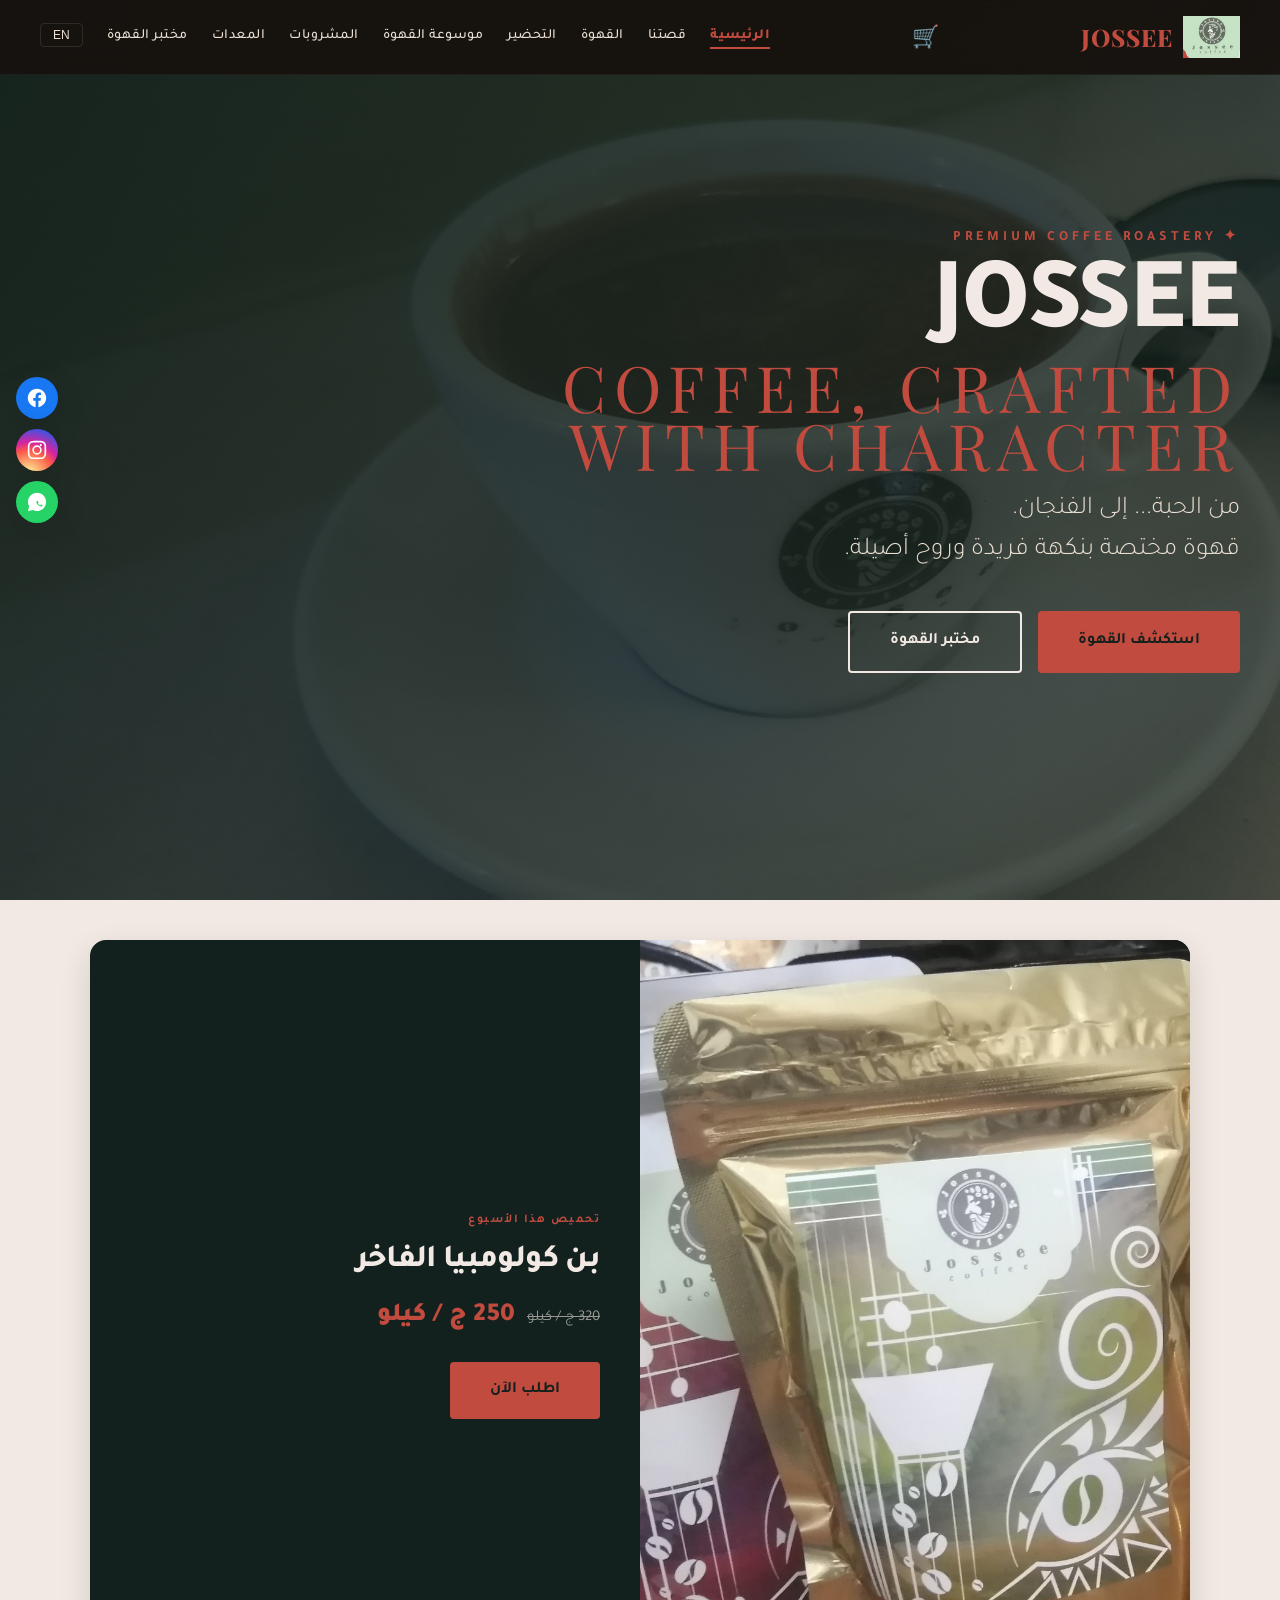
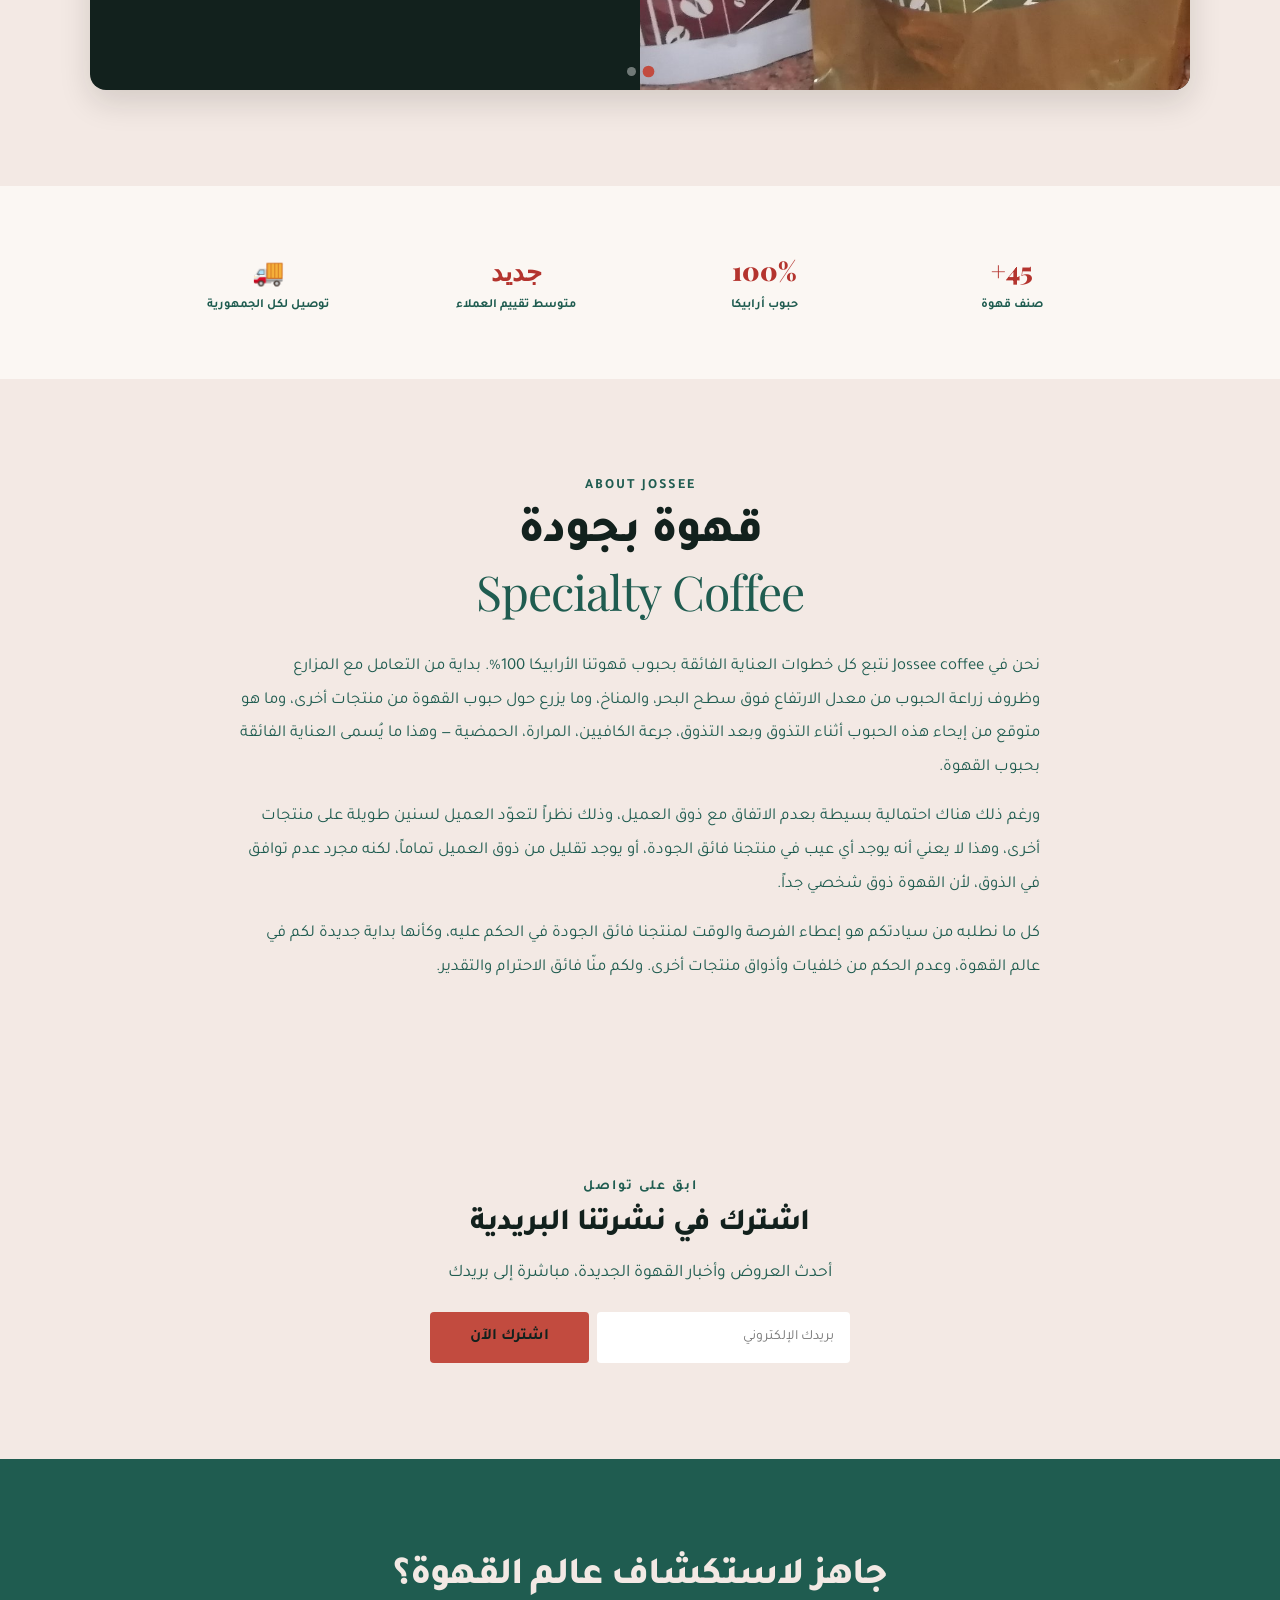
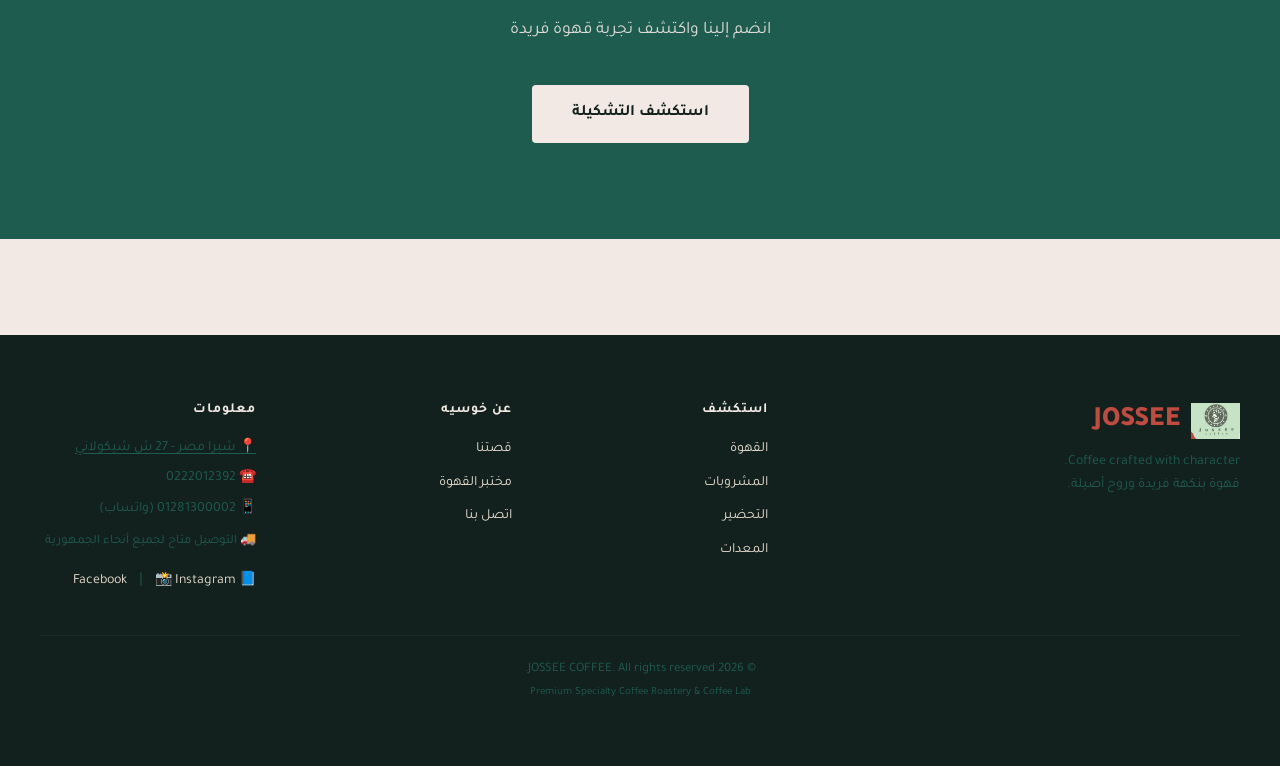
==== commit 2c3ef578: "Add files via upload" ====
--- a/index.html
+++ b/index.html
@@ -55,1380 +55,9 @@
     <link rel="preconnect" href="https://fonts.gstatic.com" crossorigin>
     <link href="https://fonts.googleapis.com/css2?family=Tajawal:wght@300;400;700;800;900&family=Playfair+Display:ital,wght@0,400;0,700;0,900;1,400&family=Inter:wght@300;400;500;600;700&display=swap" rel="stylesheet">
     
-    <style>
-        /* ============================================================
-           JOSSEE COFFEE DESIGN SYSTEM — COMPLETE
-           ============================================================ */
-        
-        :root {
-            /* Colors — sampled directly from the real Jossee Coffee menu photos & logo
-               (cover page teal, ribbon coral, cream card background, mint logo shield).
-               Variable NAMES kept as-is (coffee-brown, gold-light, etc.) so nothing else
-               in this file needs to change — only the real hex values underneath. */
-            --espresso-black: #12211D;   /* darkest text / dark sections — was brown, now near-black teal */
-            --deep-brown: #163A33;       /* deep teal panel bg */
-            --dark-roast: #1B4D44;       /* mid-dark teal */
-            --coffee-brown: #1F5C50;     /* PRIMARY BRAND COLOR — real teal from logo & cover page (109 uses) */
-            --medium-roast: #4C8A7C;     /* lighter teal accent */
-            --warm-cream: #D9C2A8;       /* warm neutral tan */
-            --sand: #EADFD2;             /* soft cream-tan neutral */
-            --beige: #F3E9E4;            /* cream background — sampled from menu card bg */
-            --cream: #FBF7F3;            /* lightest cream background */
-            --gold: #B4342E;             /* PRIMARY ACCENT / CTA — real coral-red from ribbon */
-            --gold-light: #C24B3F;       /* accent hover / secondary highlight (22 uses) */
-            --gold-dark: #8F241F;        /* darker accent for pressed states */
-            --mint: #C6E3C7;             /* logo shield mint — used for soft badges only */
-            --terracotta: #B35F35;       /* Italian-coffee category accent, sampled from menu header bars */
-            
-            /* Typography */
-            --font-arabic: 'Tajawal', 'Cairo', 'Noto Sans Arabic', sans-serif;
-            --font-latin: 'Playfair Display', 'Georgia', serif;
-            --font-ui: 'Inter', -apple-system, sans-serif;
-            
-            /* Spacing */
-            --space-xs: 4px;
-            --space-sm: 8px;
-            --space-md: 16px;
-            --space-lg: 24px;
-            --space-xl: 40px;
-            --space-2xl: 64px;
-            --space-3xl: 96px;
-            
-            /* Shadows */
-            --shadow-sm: 0 2px 8px rgba(23, 18, 15, 0.08);
-            --shadow-md: 0 8px 32px rgba(23, 18, 15, 0.12);
-            --shadow-lg: 0 16px 64px rgba(23, 18, 15, 0.16);
-            --shadow-xl: 0 32px 96px rgba(23, 18, 15, 0.24);
-            
-            /* Border Radius */
-            --radius-sm: 4px;
-            --radius-md: 8px;
-            --radius-lg: 16px;
-            --radius-xl: 24px;
-            
-            /* Transitions */
-            --transition-fast: 200ms ease;
-            --transition-medium: 400ms ease;
-            --transition-slow: 600ms ease;
-            --transition-extra-slow: 800ms ease;
-        }
-        
-        /* Reset */
-        * {
-            margin: 0;
-            padding: 0;
-            box-sizing: border-box;
-        }
-        
-        html {
-            scroll-behavior: smooth;
-        }
-        
-        body {
-            font-family: var(--font-arabic);
-            background: var(--beige);
-            color: var(--espresso-black);
-            line-height: 1.6;
-            -webkit-font-smoothing: antialiased;
-            -moz-osx-font-smoothing: grayscale;
-            margin-top: var(--install-banner-offset, 0px);
-            transition: margin-top 0.35s ease;
-        }
-        
-        /* Typography */
-        h1, h2, h3, h4, h5, h6 {
-            font-weight: 800;
-            letter-spacing: -0.02em;
-            line-height: 1.2;
-        }
-        
-        .latin-text {
-            font-family: var(--font-latin);
-            font-weight: 400;
-        }
-        
-        .latin-text-bold {
-            font-family: var(--font-latin);
-            font-weight: 700;
-        }
-        
-        a {
-            text-decoration: none;
-            color: inherit;
-        }
-        
-        img {
-            max-width: 100%;
-            height: auto;
-            display: block;
-        }
-        
-        /* Scrollbar */
-        ::-webkit-scrollbar {
-            width: 8px;
-        }
-        ::-webkit-scrollbar-track {
-            background: var(--beige);
-        }
-        ::-webkit-scrollbar-thumb {
-            background: var(--coffee-brown);
-            border-radius: 4px;
-        }
-        ::-webkit-scrollbar-thumb:hover {
-            background: var(--dark-roast);
-        }
-        
-        /* Selection */
-        ::selection {
-            background: var(--gold-light);
-            color: var(--espresso-black);
-        }
-        
-        /* ============================================================
-           IMAGE TREATMENT
-           ============================================================ */
-        .coffee-image {
-            border-radius: var(--radius-md);
-            overflow: hidden;
-            position: relative;
-        }
-        
-        .coffee-image::after {
-            content: '';
-            position: absolute;
-            inset: 0;
-            background: linear-gradient(180deg, transparent 60%, rgba(23, 18, 15, 0.3) 100%);
-            pointer-events: none;
-        }
-        
-        .coffee-image img {
-            transition: transform var(--transition-medium);
-            width: 100%;
-            height: 100%;
-            object-fit: cover;
-        }
-        
-        .coffee-image:hover img {
-            transform: scale(1.03);
-        }
-        
-        /* ============================================================
-           HERO SECTION
-           ============================================================ */
-        .hero {
-            min-height: 100vh;
-            display: flex;
-            align-items: center;
-            position: relative;
-            background: var(--espresso-black);
-            color: var(--beige);
-            overflow: hidden;
-            padding: var(--space-2xl) var(--space-xl);
-        }
-        
-        .hero-background {
-            position: absolute;
-            inset: 0;
-            z-index: 0;
-        }
-        
-        .hero-background img {
-            width: 100%;
-            height: 100%;
-            object-fit: cover;
-            opacity: 0.5;
-        }
-        
-        .hero-background::after {
-            content: '';
-            position: absolute;
-            inset: 0;
-            background: linear-gradient(135deg, rgba(18, 33, 29, 0.92) 0%, rgba(18, 33, 29, 0.45) 100%);
-        }
-        
-        .hero-content {
-            position: relative;
-            z-index: 1;
-            max-width: 800px;
-        }
-        
-        .hero-eyebrow {
-            font-size: 14px;
-            letter-spacing: 4px;
-            text-transform: uppercase;
-            color: var(--gold-light);
-            margin-bottom: var(--space-md);
-            font-weight: 700;
-        }
-        
-        .hero-title {
-            font-size: clamp(3rem, 8vw, 7rem);
-            font-weight: 900;
-            line-height: 0.9;
-            margin-bottom: var(--space-md);
-        }
-        
-        .hero-title .latin-text {
-            display: block;
-            font-size: clamp(2rem, 5vw, 4rem);
-            font-weight: 400;
-            color: var(--gold-light);
-            letter-spacing: 8px;
-        }
-        
-        .hero-subtitle {
-            font-size: clamp(1.2rem, 2vw, 1.8rem);
-            color: var(--sand);
-            margin-bottom: var(--space-xl);
-            max-width: 600px;
-            font-weight: 300;
-            line-height: 1.6;
-        }
-        
-        .hero-cta-group {
-            display: flex;
-            gap: var(--space-md);
-            flex-wrap: wrap;
-        }
-        
-        /* ============================================================
-           BUTTON SYSTEM
-           ============================================================ */
-        .btn {
-            display: inline-flex;
-            align-items: center;
-            gap: var(--space-sm);
-            padding: 16px 40px;
-            border: none;
-            border-radius: var(--radius-sm);
-            font-family: var(--font-arabic);
-            font-weight: 700;
-            font-size: 16px;
-            cursor: pointer;
-            transition: all var(--transition-fast);
-            text-decoration: none;
-        }
-        
-        .btn-primary {
-            background: var(--gold-light);
-            color: var(--espresso-black);
-        }
-        
-        .btn-primary:hover {
-            background: var(--gold-dark);
-            transform: translateY(-2px);
-            box-shadow: var(--shadow-lg);
-        }
-        
-        .btn-secondary {
-            background: transparent;
-            color: var(--beige);
-            border: 2px solid var(--beige);
-        }
-        
-        .btn-secondary:hover {
-            background: var(--beige);
-            color: var(--espresso-black);
-        }
-        
-        .btn-outline {
-            background: transparent;
-            color: var(--coffee-brown);
-            border: 2px solid var(--coffee-brown);
-        }
-        
-        .btn-outline:hover {
-            background: var(--coffee-brown);
-            color: var(--beige);
-        }
-        
-        .btn-sm {
-            padding: 8px 20px;
-            font-size: 13px;
-        }
-        
-        .btn-lg {
-            padding: 20px 48px;
-            font-size: 18px;
-        }
-        
-        /* ============================================================
-           NAVIGATION
-           ============================================================ */
-        .navbar {
-            position: fixed;
-            top: var(--install-banner-offset, 0px);
-            left: 0;
-            right: 0;
-            z-index: 1000;
-            padding: var(--space-md) var(--space-xl);
-            background: rgba(23, 18, 15, 0.95);
-            backdrop-filter: blur(12px);
-            display: flex;
-            justify-content: space-between;
-            align-items: center;
-            border-bottom: 1px solid rgba(255, 255, 255, 0.05);
-            transition: all var(--transition-medium), top 0.35s ease;
-        }
-        
-        .navbar.scrolled {
-            background: rgba(23, 18, 15, 0.98);
-            box-shadow: var(--shadow-lg);
-        }
-        
-        .navbar-logo {
-            font-size: 24px;
-            font-weight: 900;
-            color: var(--beige);
-            text-decoration: none;
-            letter-spacing: 2px;
-        }
-        
-        .navbar-logo span {
-            color: var(--gold-light);
-        }
-        
-        .nav-links {
-            display: flex;
-            gap: var(--space-lg);
-            list-style: none;
-            align-items: center;
-        }
-        
-        .nav-links a {
-            color: var(--sand);
-            text-decoration: none;
-            font-size: 14px;
-            font-weight: 500;
-            transition: color var(--transition-fast);
-            letter-spacing: 0.5px;
-        }
-        
-        .nav-links a:hover {
-            color: var(--gold-light);
-        }
-        
-        .nav-links .lang-toggle {
-            background: none;
-            border: 1px solid rgba(255,255,255,0.1);
-            color: var(--sand);
-            padding: 4px 12px;
-            border-radius: var(--radius-sm);
-            cursor: pointer;
-            font-size: 12px;
-            transition: all var(--transition-fast);
-        }
-        
-        .nav-links .lang-toggle:hover {
-            border-color: var(--gold-light);
-            color: var(--gold-light);
-        }
-        
-        .nav-toggle {
-            display: none;
-            flex-direction: column;
-            gap: 5px;
-            background: none;
-            border: none;
-            cursor: pointer;
-            padding: 4px;
-        }
-        
-        .nav-toggle span {
-            display: block;
-            width: 28px;
-            height: 2px;
-            background: var(--beige);
-            transition: all var(--transition-fast);
-        }
-        
-        .nav-toggle.active span:nth-child(1) {
-            transform: rotate(45deg) translate(5px, 5px);
-        }
-        .nav-toggle.active span:nth-child(2) {
-            opacity: 0;
-        }
-        .nav-toggle.active span:nth-child(3) {
-            transform: rotate(-45deg) translate(5px, -5px);
-        }
-        
-        /* ============================================================
-           COFFEE CARDS
-           ============================================================ */
-        .coffee-card {
-            background: var(--cream);
-            border-radius: var(--radius-lg);
-            overflow: hidden;
-            transition: all var(--transition-medium);
-            border: 1px solid rgba(23, 18, 15, 0.04);
-            cursor: pointer;
-        }
-        
-        .coffee-card:hover {
-            transform: translateY(-8px);
-            box-shadow: var(--shadow-lg);
-            border-color: rgba(23, 18, 15, 0.08);
-        }
-        
-        .coffee-card-image {
-            height: 220px;
-            overflow: hidden;
-            position: relative;
-        }
-        
-        .coffee-card-image img {
-            width: 100%;
-            height: 100%;
-            object-fit: cover;
-            transition: transform var(--transition-medium);
-        }
-        
-        .coffee-card:hover .coffee-card-image img {
-            transform: scale(1.05);
-        }
-        
-        .coffee-card-content {
-            padding: var(--space-lg);
-        }
-        
-        .coffee-card-title {
-            font-size: 20px;
-            font-weight: 800;
-            margin-bottom: var(--space-xs);
-        }
-        
-        .coffee-card-origin {
-            font-size: 14px;
-            color: var(--coffee-brown);
-            margin-bottom: var(--space-sm);
-        }
-        
-        .coffee-card-tags {
-            display: flex;
-            flex-wrap: wrap;
-            gap: var(--space-xs);
-            margin-bottom: var(--space-md);
-        }
-        
-        .coffee-tag {
-            font-size: 11px;
-            padding: 4px 12px;
-            border-radius: 20px;
-            background: rgba(90, 56, 40, 0.08);
-            color: var(--coffee-brown);
-            font-weight: 600;
-        }
-        
-        .coffee-card-footer {
-            display: flex;
-            justify-content: space-between;
-            align-items: center;
-            padding-top: var(--space-md);
-            border-top: 1px solid rgba(23, 18, 15, 0.06);
-        }
-        
-        .coffee-card-price {
-            font-size: 18px;
-            font-weight: 800;
-            color: var(--espresso-black);
-        }
-        
-        .coffee-card-price small {
-            font-weight: 400;
-            font-size: 13px;
-            color: var(--coffee-brown);
-        }
-        
-        .coffee-card .btn-view {
-            opacity: 0;
-            transform: translateY(10px);
-            transition: all var(--transition-fast);
-        }
-        
-        .coffee-card:hover .btn-view {
-            opacity: 1;
-            transform: translateY(0);
-        }
-        
-        /* ============================================================
-           FLAVOR TAGS
-           ============================================================ */
-        .flavor-tag-chocolate { background: rgba(90, 56, 40, 0.15); color: #5A3828; }
-        .flavor-tag-citrus { background: rgba(212, 168, 67, 0.2); color: #8A6A2B; }
-        .flavor-tag-berry { background: rgba(139, 58, 98, 0.12); color: #8B3A62; }
-        .flavor-tag-floral { background: rgba(120, 80, 140, 0.12); color: #6A4A7A; }
-        .flavor-tag-nutty { background: rgba(180, 140, 100, 0.15); color: #8A6A4A; }
-        .flavor-tag-spicy { background: rgba(180, 60, 30, 0.12); color: #A04020; }
-        .flavor-tag-sweet { background: rgba(200, 160, 80, 0.15); color: #8A7A3A; }
-        .flavor-tag-woody { background: rgba(120, 100, 80, 0.15); color: #6A5A4A; }
-        .flavor-tag-earthy { background: rgba(100, 80, 60, 0.12); color: #5A4A3A; }
-        
-        /* ============================================================
-           FLAVOR BARS
-           ============================================================ */
-        .flavor-bars {
-            display: flex;
-            flex-direction: column;
-            gap: var(--space-sm);
-            margin: var(--space-md) 0;
-        }
-        
-        .flavor-bar {
-            display: flex;
-            align-items: center;
-            gap: var(--space-md);
-        }
-        
-        .flavor-bar-label {
-            width: 100px;
-            font-size: 13px;
-            font-weight: 600;
-            color: var(--coffee-brown);
-        }
-        
-        .flavor-bar-track {
-            flex: 1;
-            height: 6px;
-            background: rgba(23, 18, 15, 0.06);
-            border-radius: 4px;
-            overflow: hidden;
-        }
-        
-        .flavor-bar-fill {
-            height: 100%;
-            border-radius: 4px;
-            background: var(--coffee-brown);
-            transition: width var(--transition-slow);
-        }
-        
-        .flavor-bar-value {
-            width: 30px;
-            font-size: 13px;
-            font-weight: 700;
-            color: var(--espresso-black);
-        }
-        
-        /* ============================================================
-           SCROLL REVEAL
-           ============================================================ */
-        .scroll-reveal {
-            opacity: 0;
-            transform: translateY(40px);
-            transition: all var(--transition-slow);
-        }
-        
-        .scroll-reveal.visible {
-            opacity: 1;
-            transform: translateY(0);
-        }
-        
-        /* ============================================================
-           FOOTER
-           ============================================================ */
-        .footer {
-            background: var(--espresso-black);
-            color: var(--sand);
-            padding: var(--space-2xl) var(--space-xl);
-            margin-top: var(--space-3xl);
-        }
-        
-        .footer-grid {
-            display: grid;
-            grid-template-columns: 2fr 1fr 1fr 1fr;
-            gap: var(--space-xl);
-            max-width: 1200px;
-            margin: 0 auto;
-        }
-        
-        .footer-brand {
-            font-size: 28px;
-            font-weight: 900;
-            color: var(--beige);
-            margin-bottom: var(--space-sm);
-        }
-        
-        .footer-brand span {
-            color: var(--gold-light);
-        }
-        
-        .footer-tagline {
-            color: var(--coffee-brown);
-            font-size: 14px;
-            max-width: 300px;
-        }
-        
-        .footer-heading {
-            color: var(--beige);
-            font-size: 14px;
-            font-weight: 700;
-            letter-spacing: 1px;
-            margin-bottom: var(--space-md);
-        }
-        
-        .footer-links {
-            list-style: none;
-            display: flex;
-            flex-direction: column;
-            gap: var(--space-sm);
-        }
-        
-        .footer-links a {
-            color: var(--sand);
-            text-decoration: none;
-            font-size: 14px;
-            transition: color var(--transition-fast);
-        }
-        
-        .footer-links a:hover {
-            color: var(--gold-light);
-        }
-        
-        .footer-bottom {
-            border-top: 1px solid rgba(255, 255, 255, 0.05);
-            padding-top: var(--space-lg);
-            margin-top: var(--space-xl);
-            text-align: center;
-            font-size: 13px;
-            color: var(--coffee-brown);
-        }
-        
-        /* ============================================================
-           SECTIONS
-           ============================================================ */
-        section {
-            padding: var(--space-3xl) var(--space-xl);
-        }
-        
-        .section-label {
-            color: var(--coffee-brown);
-            font-weight: 700;
-            letter-spacing: 2px;
-            font-size: 14px;
-            display: block;
-            text-align: center;
-        }
-        
-        .section-title {
-            font-size: clamp(2rem, 4vw, 3rem);
-            text-align: center;
-            margin: var(--space-sm) 0 var(--space-md);
-        }
-        
-        .section-subtitle {
-            color: var(--coffee-brown);
-            text-align: center;
-            max-width: 600px;
-            margin: 0 auto;
-            font-size: 1.1rem;
-        }
-        
-        /* ============================================================
-           COFFEE LAB
-           ============================================================ */
-        .lab-card {
-            background: rgba(255,255,255,0.04);
-            padding: var(--space-xl);
-            border-radius: var(--radius-md);
-            border: 1px solid rgba(255,255,255,0.06);
-            transition: all var(--transition-medium);
-        }
-        
-        .lab-card:hover {
-            background: rgba(255,255,255,0.06);
-            transform: translateY(-4px);
-            border-color: rgba(255,255,255,0.1);
-        }
-        
-        .lab-icon {
-            font-size: 32px;
-            margin-bottom: var(--space-sm);
-        }
-        
-        .lab-title {
-            font-size: 18px;
-            margin-bottom: var(--space-xs);
-        }
-        
-        .lab-desc {
-            color: var(--sand);
-            font-size: 14px;
-            margin-bottom: var(--space-md);
-        }
-        
-        /* ============================================================
-           BLEND BUILDER
-           ============================================================ */
-        .blend-bean-select {
-            flex: 1;
-            padding: 10px;
-            background: rgba(255,255,255,0.06);
-            color: var(--beige);
-            border: 1px solid rgba(255,255,255,0.08);
-            border-radius: var(--radius-sm);
-            margin-right: var(--space-md);
-            font-family: var(--font-arabic);
-            font-size: 14px;
-        }
-        
-        .blend-bean-select option {
-            background: var(--espresso-black);
-            color: var(--beige);
-        }
-        
-        .blend-slider {
-            flex: 1;
-            height: 4px;
-            -webkit-appearance: none;
-            appearance: none;
-            background: var(--coffee-brown);
-            border-radius: 4px;
-            outline: none;
-        }
-        
-        .blend-slider::-webkit-slider-thumb {
-            -webkit-appearance: none;
-            appearance: none;
-            width: 16px;
-            height: 16px;
-            border-radius: 50%;
-            background: var(--gold-light);
-            cursor: pointer;
-        }
-        
-        .blend-slider::-moz-range-thumb {
-            width: 16px;
-            height: 16px;
-            border-radius: 50%;
-            background: var(--gold-light);
-            cursor: pointer;
-            border: none;
-        }
-        
-        .blend-percentage {
-            min-width: 50px;
-            font-weight: 700;
-            color: var(--gold-light);
-            font-size: 16px;
-        }
-        
-        .blend-remove {
-            background: rgba(255,70,70,0.15);
-            color: #FF6B6B;
-            border: none;
-            padding: 6px 12px;
-            border-radius: var(--radius-sm);
-            cursor: pointer;
-            font-size: 12px;
-            transition: all var(--transition-fast);
-        }
-        
-        .blend-remove:hover {
-            background: rgba(255,70,70,0.25);
-        }
-        
-        /* ============================================================
-           RESPONSIVE
-           ============================================================ */
-        @media (max-width: 1200px) {
-            .footer-grid {
-                grid-template-columns: 1fr 1fr 1fr;
-            }
-        }
-        
-        @media (max-width: 992px) {
-            .hero-title {
-                font-size: clamp(2.5rem, 10vw, 4rem);
-            }
-            .hero-title .latin-text {
-                font-size: clamp(1.5rem, 5vw, 2.5rem);
-            }
-        }
-        
-        @media (max-width: 768px) {
-            .nav-toggle {
-                display: flex;
-            }
-            
-            .nav-links {
-                display: none;
-                position: absolute;
-                top: 100%;
-                left: 0;
-                right: 0;
-                flex-direction: column;
-                background: var(--espresso-black);
-                padding: var(--space-lg);
-                gap: var(--space-md);
-                border-bottom: 1px solid rgba(255, 255, 255, 0.05);
-            }
-            
-            .nav-links.open {
-                display: flex;
-            }
-            
-            .hero {
-                padding: var(--space-xl) var(--space-md);
-                min-height: 90vh;
-            }
-            
-            .hero-title {
-                font-size: clamp(2rem, 12vw, 3rem);
-            }
-            
-            .hero-cta-group {
-                flex-direction: column;
-                width: 100%;
-            }
-            
-            .hero-cta-group .btn {
-                width: 100%;
-                justify-content: center;
-            }
-            
-            .navbar {
-                padding: var(--space-sm) var(--space-md);
-            }
-            
-            section {
-                padding: var(--space-2xl) var(--space-md);
-            }
-            
-            .footer-grid {
-                grid-template-columns: 1fr;
-                gap: var(--space-lg);
-            }
-            
-            .coffee-card-image {
-                height: 180px;
-            }
-            
-            .flavor-bar-label {
-                width: 70px;
-                font-size: 12px;
-            }
-            
-            .lab-card {
-                padding: var(--space-lg);
-            }
-            
-            #detailContent {
-                grid-template-columns: 1fr !important;
-            }
-            
-            #detailContent > div:first-child {
-                height: 300px;
-            }
-        }
-        
-        @media (max-width: 480px) {
-            .hero-title {
-                font-size: clamp(1.8rem, 10vw, 2.5rem);
-            }
-            .hero-subtitle {
-                font-size: 1rem;
-            }
-            .btn {
-                padding: 12px 24px;
-                font-size: 14px;
-            }
-            .coffee-card-title {
-                font-size: 17px;
-            }
-        }
-        
-        /* ============================================================
-           UTILITY CLASSES
-           ============================================================ */
-        .container {
-            max-width: 1200px;
-            margin: 0 auto;
-        }
-        
-        .grid-2 {
-            display: grid;
-            grid-template-columns: 1fr 1fr;
-            gap: var(--space-xl);
-        }
-        
-        .grid-3 {
-            display: grid;
-            grid-template-columns: repeat(3, 1fr);
-            gap: var(--space-lg);
-        }
-        
-        .grid-4 {
-            display: grid;
-            grid-template-columns: repeat(4, 1fr);
-            gap: var(--space-lg);
-        }
-        
-        .text-center {
-            text-align: center;
-        }
-        
-        .text-coffee {
-            color: var(--coffee-brown);
-        }
-        
-        .text-gold {
-            color: var(--gold-light);
-        }
-        
-        .bg-beige {
-            background: var(--beige);
-        }
-        
-        .bg-cream {
-            background: var(--cream);
-        }
-        
-        .bg-espresso {
-            background: var(--espresso-black);
-            color: var(--beige);
-        }
-        
-        .mt-lg {
-            margin-top: var(--space-lg);
-        }
-        
-        .mt-xl {
-            margin-top: var(--space-xl);
-        }
-        
-        .mb-lg {
-            margin-bottom: var(--space-lg);
-        }
-        
-        .mb-xl {
-            margin-bottom: var(--space-xl);
-        }
-        
-        .p-lg {
-            padding: var(--space-lg);
-        }
-        
-        .p-xl {
-            padding: var(--space-xl);
-        }
-        
-        .rounded {
-            border-radius: var(--radius-md);
-        }
-        
-        .rounded-lg {
-            border-radius: var(--radius-lg);
-        }
-        
-        .shadow {
-            box-shadow: var(--shadow-md);
-        }
-        
-        .border-coffee {
-            border: 1px solid rgba(90, 56, 40, 0.12);
-        }
-        
-        /* Reduced Motion */
-        @media (prefers-reduced-motion: reduce) {
-            *,
-            *::before,
-            *::after {
-                animation-duration: 0.01ms !important;
-                animation-iteration-count: 1 !important;
-                transition-duration: 0.01ms !important;
-            }
-            .scroll-reveal {
-                opacity: 1;
-                transform: none;
-            }
-        }
-        
-        /* Animations */
-        @keyframes fadeIn {
-            from { opacity: 0; transform: translateY(20px); }
-            to { opacity: 1; transform: translateY(0); }
-        }
-        
-        @keyframes fadeInScale {
-            from { opacity: 0; transform: scale(0.95); }
-            to { opacity: 1; transform: scale(1); }
-        }
-        
-        @keyframes shimmer {
-            0% { background-position: 200% 0; }
-            100% { background-position: -200% 0; }
-        }
-        
-        .fade-in {
-            animation: fadeIn 600ms ease forwards;
-        }
-        
-        .fade-in-scale {
-            animation: fadeInScale 400ms ease forwards;
-        }
-        
-        /* Skeleton */
-        .skeleton {
-            background: linear-gradient(90deg, rgba(23, 18, 15, 0.04) 25%, rgba(23, 18, 15, 0.08) 50%, rgba(23, 18, 15, 0.04) 75%);
-            background-size: 200% 100%;
-            animation: shimmer 1.5s infinite;
-            border-radius: var(--radius-sm);
-        }
-        
-        /* Coffee Detail Modal */
-        .coffee-detail-modal {
-            position: fixed;
-            inset: 0;
-            z-index: 10000;
-            background: rgba(23, 18, 15, 0.95);
-            padding: var(--space-xl);
-            overflow-y: auto;
-            animation: fadeIn 400ms ease;
-            display: none;
-        }
-        
-        .coffee-detail-modal.active {
-            display: flex;
-            align-items: center;
-            justify-content: center;
-        }
-        
-        .coffee-detail-content {
-            background: var(--beige);
-            max-width: 900px;
-            width: 100%;
-            border-radius: var(--radius-lg);
-            padding: var(--space-2xl);
-            position: relative;
-            max-height: 90vh;
-            overflow-y: auto;
-        }
-        
-        .coffee-detail-close {
-            position: absolute;
-            top: var(--space-lg);
-            left: var(--space-lg);
-            background: none;
-            border: none;
-            font-size: 32px;
-            cursor: pointer;
-            color: var(--coffee-brown);
-            transition: all var(--transition-fast);
-        }
-        
-        .coffee-detail-close:hover {
-            transform: rotate(90deg);
-        }
-        
-        /* Responsive grid for cards */
-        .coffee-grid {
-            display: grid;
-            grid-template-columns: repeat(auto-fill, minmax(300px, 1fr));
-            gap: var(--space-lg);
-        }
-        
-        @media (max-width: 768px) {
-            .coffee-grid {
-                grid-template-columns: 1fr 1fr;
-                gap: var(--space-md);
-            }
-        }
-        
-        @media (max-width: 480px) {
-            .coffee-grid {
-                grid-template-columns: 1fr;
-            }
-        }
-
-        /* ============================================================
-           ARABIC/RTL POLISH + IMAGE PERFORMANCE
-           ============================================================ */
-        [lang="ar"] { letter-spacing: 0; line-height: 1.8; }
-        .rtl-flip { transform: scaleX(-1); }
-        .lazy-image { opacity: 0; transition: opacity var(--transition-medium); }
-        .lazy-image.loaded { opacity: 1; }
-        .reduced-motion * { animation-duration: 0.01ms !important; transition-duration: 0.01ms !important; }
-
-        /* ============================================================
-           FLOATING SOCIAL BAR
-           ============================================================ */
-        .social-float {
-            position: fixed;
-            top: 50%;
-            left: 16px;
-            transform: translateY(-50%);
-            z-index: 900;
-            display: flex;
-            flex-direction: column;
-            gap: 10px;
-        }
-        .social-float-btn {
-            width: 42px;
-            height: 42px;
-            border-radius: 50%;
-            display: flex;
-            align-items: center;
-            justify-content: center;
-            color: #fff;
-            box-shadow: var(--shadow-md);
-            transition: transform var(--transition-fast), box-shadow var(--transition-fast);
-        }
-        .social-float-btn:hover,
-        .social-float-btn:focus-visible {
-            transform: scale(1.12);
-            box-shadow: var(--shadow-lg);
-        }
-        .social-fb { background: #1877F2; }
-        .social-ig { background: radial-gradient(circle at 30% 110%, #fdf497 0%, #fdf497 5%, #fd5949 45%, #d6249f 60%, #285AEB 90%); }
-        .social-wa { background: #25D366; }
-        @media (max-width: 768px) {
-            .social-float {
-                left: auto;
-                right: 12px;
-                top: auto;
-                bottom: 90px;
-                transform: none;
-            }
-            .social-float-btn { width: 38px; height: 38px; }
-        }
-    </style>
-    <style>
-        /* ============================================================
-           INSTALL / ADD-TO-HOME-SCREEN BANNER
-           ============================================================ */
-        .install-banner {
-            position: fixed;
-            top: 0;
-            left: 0;
-            right: 0;
-            z-index: 2000;
-            background: var(--coffee-brown);
-            color: var(--cream);
-            box-shadow: var(--shadow-lg);
-            transform: translateY(-100%);
-            transition: transform 0.35s ease;
-        }
-        .install-banner.show { transform: translateY(0); }
-        .install-banner-inner {
-            max-width: 900px;
-            margin: 0 auto;
-            display: flex;
-            align-items: center;
-            gap: var(--space-sm);
-            padding: 10px var(--space-md);
-        }
-        .install-banner-icon {
-            width: 36px;
-            height: 36px;
-            border-radius: 9px;
-            flex-shrink: 0;
-            object-fit: cover;
-        }
-        .install-banner-text {
-            display: flex;
-            flex-direction: column;
-            flex: 1;
-            min-width: 0;
-            line-height: 1.35;
-        }
-        .install-banner-text strong { font-size: 13.5px; }
-        .install-banner-text span { font-size: 12px; opacity: 0.85; }
-        .install-banner-btn {
-            background: var(--gold);
-            color: var(--cream);
-            border: none;
-            border-radius: var(--radius-sm);
-            padding: 8px 16px;
-            font-size: 13px;
-            font-weight: 700;
-            font-family: inherit;
-            cursor: pointer;
-            white-space: nowrap;
-            flex-shrink: 0;
-        }
-        .install-banner-btn:hover { background: var(--gold-light); }
-        .install-banner-close {
-            background: transparent;
-            border: none;
-            color: var(--cream);
-            opacity: 0.7;
-            font-size: 16px;
-            cursor: pointer;
-            padding: 4px 6px;
-            flex-shrink: 0;
-        }
-        .install-banner-close:hover { opacity: 1; }
-        @media (max-width: 480px) {
-            .install-banner-text span { display: none; }
-        }
-    </style>
-    <style>
-        /* ============================================================
-           WISHLIST
-           ============================================================ */
-        .wishlist-btn {
-            background: transparent;
-            border: 2px solid var(--gold);
-            color: var(--gold);
-            padding: 10px 20px;
-            border-radius: var(--radius-sm);
-            cursor: pointer;
-            transition: all var(--transition-fast);
-            font-family: var(--font-arabic);
-            font-size: 15px;
-            font-weight: 700;
-            width: 100%;
-            margin-top: var(--space-sm);
-        }
-        .wishlist-btn.active { background: var(--gold); color: var(--cream); }
-        .wishlist-btn:hover { transform: scale(1.02); }
-        .wishlist-card-badge {
-            position: absolute;
-            top: 10px;
-            left: 10px;
-            z-index: 2;
-            width: 34px;
-            height: 34px;
-            border-radius: 50%;
-            background: rgba(255,255,255,0.85);
-            display: flex;
-            align-items: center;
-            justify-content: center;
-            font-size: 17px;
-            cursor: pointer;
-            transition: transform var(--transition-fast);
-        }
-        .wishlist-card-badge:hover { transform: scale(1.1); }
-        .wishlist-card-badge.active { color: var(--gold); }
-
-        /* ============================================================
-           REVIEWS
-           ============================================================ */
-        .reviews-section { margin-top: var(--space-2xl); padding-top: var(--space-lg); border-top: 1px solid var(--sand); }
-        .reviews-summary { display: flex; align-items: center; gap: var(--space-md); margin-bottom: var(--space-md); }
-        .reviews-summary .avg { font-size: 32px; font-weight: 900; color: var(--gold); font-family: var(--font-latin); }
-        .reviews-summary .stars-static { color: var(--gold); font-size: 16px; }
-        .reviews-summary .count { font-size: 13px; color: var(--coffee-brown); }
-        .star-rating { display: flex; gap: 6px; font-size: 26px; cursor: pointer; }
-        .star-rating .star { color: #ddd; transition: color var(--transition-fast); }
-        .review-form { background: var(--beige); padding: var(--space-md); border-radius: var(--radius-md); margin-bottom: var(--space-lg); }
-        .review-form .form-group { margin-bottom: var(--space-md); display: flex; flex-direction: column; }
-        .review-form label { font-weight: 700; margin-bottom: 6px; font-size: 13px; }
-        .review-form textarea, .review-form input[type="text"] {
-            padding: 10px; border: 1px solid rgba(23,18,15,0.15); border-radius: var(--radius-sm); font-family: var(--font-arabic); font-size: 14px;
-        }
-        .review-card { background: var(--cream); padding: var(--space-md); border-radius: var(--radius-md); margin-bottom: var(--space-md); border-right: 4px solid var(--gold); }
-        .review-card .stars { color: var(--gold); font-size: 14px; margin-bottom: 4px; }
-        .review-card p { font-size: 14px; line-height: 1.6; margin-bottom: 6px; }
-        .review-card .reviewer { font-size: 12px; color: var(--coffee-brown); opacity: 0.8; }
-
-        /* ============================================================
-           RELATED COFFEES
-           ============================================================ */
-        .related-coffees { margin-top: var(--space-2xl); padding-top: var(--space-lg); border-top: 1px solid var(--sand); }
-        .related-coffees h4 { font-size: 16px; margin-bottom: var(--space-md); font-weight: 700; }
-        .related-grid { display: grid; grid-template-columns: repeat(auto-fit, minmax(130px, 1fr)); gap: var(--space-md); }
-        .related-card { cursor: pointer; transition: transform var(--transition-fast); text-align: center; }
-        .related-card:hover { transform: translateY(-4px); }
-        .related-card img { width: 100%; height: 100px; object-fit: cover; border-radius: var(--radius-md); margin-bottom: 6px; }
-        .related-card-name { font-size: 12.5px; font-weight: 700; }
-        .related-card-origin { font-size: 11px; color: var(--coffee-brown); opacity: 0.8; }
-
-        /* ============================================================
-           TRUST / INFO BADGES
-           ============================================================ */
-        .trust-badges {
-            display: grid;
-            grid-template-columns: repeat(auto-fit, minmax(140px, 1fr));
-            gap: var(--space-lg);
-            max-width: 1000px;
-            margin: 0 auto;
-            padding: var(--space-xl) var(--space-md);
-        }
-        .trust-badge { text-align: center; }
-        .trust-badge-number { font-size: 26px; font-weight: 900; color: var(--gold); font-family: var(--font-latin); margin-bottom: 4px; }
-        .trust-badge-label { font-size: 12.5px; color: var(--coffee-brown); font-weight: 600; }
-
-        /* ============================================================
-           NEWSLETTER
-           ============================================================ */
-        .newsletter-form { display: flex; flex-direction: column; gap: var(--space-sm); max-width: 420px; margin: 0 auto; }
-        .newsletter-form input {
-            padding: 12px 16px; border-radius: var(--radius-sm); border: none; font-family: var(--font-arabic); font-size: 14px;
-        }
-        .newsletter-form .form-message { font-size: 12.5px; min-height: 16px; }
-        .newsletter-form .form-message.success { color: var(--mint); }
-        .newsletter-form .form-message.error { color: #F2B8B5; }
-        @media (min-width: 600px) {
-            .newsletter-form { flex-direction: row; }
-            .newsletter-form input { flex: 1; }
-        }
-
-        /* ============================================================
-           CART
-           ============================================================ */
-        .cart-nav-btn {
-            position: relative;
-            background: none;
-            border: none;
-            font-size: 22px;
-            cursor: pointer;
-            padding: 4px 8px;
-            color: var(--beige);
-        }
-        .cart-nav-badge {
-            position: absolute;
-            top: -4px;
-            inset-inline-end: -6px;
-            background: var(--gold);
-            color: #fff;
-            font-size: 11px;
-            font-weight: 800;
-            min-width: 18px;
-            height: 18px;
-            border-radius: 9px;
-            display: flex;
-            align-items: center;
-            justify-content: center;
-            padding: 0 4px;
-            font-family: var(--font-ui);
-        }
-        .cart-content { max-width: 520px; }
-        .cart-item-row {
-            display: flex;
-            align-items: center;
-            gap: var(--space-md);
-            padding: var(--space-md) 0;
-            border-bottom: 1px solid rgba(23,18,15,0.08);
-        }
-        .cart-item-row img { width: 64px; height: 64px; object-fit: cover; border-radius: var(--radius-sm); flex-shrink: 0; }
-        .cart-item-info { flex: 1; min-width: 0; }
-        .cart-item-name { font-weight: 700; font-size: 14px; }
-        .cart-item-meta { font-size: 12px; color: var(--coffee-brown); opacity: 0.8; }
-        .cart-qty-stepper { display: flex; align-items: center; gap: 8px; }
-        .cart-qty-stepper button {
-            width: 26px; height: 26px; border-radius: 50%; border: 1px solid var(--coffee-brown);
-            background: transparent; color: var(--coffee-brown); font-size: 16px; cursor: pointer; line-height: 1;
-        }
-        .cart-item-remove { background: none; border: none; color: var(--gold); cursor: pointer; font-size: 18px; padding: 4px; }
-        .cart-empty { text-align: center; padding: var(--space-2xl) 0; color: var(--coffee-brown); opacity: 0.7; }
-        .cart-summary { padding-top: var(--space-md); }
-        .cart-summary textarea {
-            width: 100%; padding: 10px; border: 1px solid rgba(23,18,15,0.15); border-radius: var(--radius-sm);
-            font-family: var(--font-arabic); font-size: 13px; margin: var(--space-sm) 0;
-        }
-        .cart-total-row { display: flex; justify-content: space-between; font-size: 18px; font-weight: 800; margin-bottom: var(--space-md); }
-        .add-to-cart-row { display: flex; align-items: center; gap: var(--space-md); margin-top: var(--space-sm); }
-        .add-to-cart-row .cart-qty-stepper { background: rgba(23,18,15,0.04); padding: 4px 10px; border-radius: var(--radius-sm); }
-    </style>
+    <link rel="stylesheet" href="css/style.css">
 </head>
 <body>
-
-    <!-- ============================================================
-       "ADD TO HOME SCREEN" INSTALL BANNER
-       Shown only when NOT already installed. Android/Chrome uses the
-       native beforeinstallprompt flow; iOS Safari has no such API, so it
-       gets short instructions instead (Share ▸ Add to Home Screen).
-       ============================================================ -->
     <div id="installBanner" class="install-banner" role="region" aria-label="تثبيت التطبيق" hidden>
         <div class="install-banner-inner">
             <img src="assets/jossee-icon-192.png" alt="" class="install-banner-icon">
@@ -1440,10 +69,6 @@
             <button id="installBannerClose" class="install-banner-close" type="button" aria-label="إغلاق">✕</button>
         </div>
     </div>
-
-    <!-- ============================================================
-       FLOATING SOCIAL BAR — fixed to page edge, follows scroll
-       ============================================================ -->
     <div class="social-float" role="complementary" aria-label="تابعنا على السوشيال ميديا">
         <a href="https://www.facebook.com/JosseeCoffee" target="_blank" rel="noopener" class="social-float-btn social-fb" aria-label="صفحتنا على فيسبوك">
             <svg viewBox="0 0 24 24" width="22" height="22" fill="currentColor" aria-hidden="true"><path d="M22 12.06C22 6.5 17.52 2 12 2S2 6.5 2 12.06c0 5 3.66 9.15 8.44 9.94v-7.03H7.9v-2.91h2.54V9.85c0-2.5 1.49-3.89 3.77-3.89 1.09 0 2.23.2 2.23.2v2.45h-1.26c-1.24 0-1.63.77-1.63 1.56v1.89h2.78l-.44 2.91h-2.34V22c4.78-.79 8.44-4.94 8.44-9.94z"/></svg>
@@ -1458,7 +83,7 @@
 
     <!-- ============================================================
        NAVIGATION
-       ============================================================ -->
+    ============================================================ -->
     <nav class="navbar" id="navbar" role="navigation" aria-label="Main navigation">
         <a href="/" class="navbar-logo" style="display:flex; align-items:center; gap:10px;">
             <img src="assets/jossee-logo.png" alt="Jossee Coffee" style="height:42px; width:auto; object-fit:contain;">
@@ -1471,14 +96,15 @@
             🛒 <span class="cart-nav-badge" id="cartBadge" style="display:none;">0</span>
         </button>
         <ul class="nav-links" id="navLinks">
-            <li><a href="#home">الرئيسية</a></li>
-            <li><a href="#story">قصتنا</a></li>
-            <li><a href="#coffee">القهوة</a></li>
-            <li><a href="#brewing">التحضير</a></li>
-            <li><a href="#education">موسوعة القهوة</a></li>
-            <li><a href="#drinks">المشروبات</a></li>
-            <li><a href="#equipment">المعدات</a></li>
-            <li><a href="#lab">مختبر القهوة</a></li>
+            <li><a href="index.html" class="active">الرئيسية</a></li>
+            <li><a href="story.html">قصتنا</a></li>
+            <li><a href="coffee.html">القهوة</a></li>
+            <li><a href="brewing.html">التحضير</a></li>
+            <li><a href="education.html">موسوعة القهوة</a></li>
+            <li><a href="drinks.html">المشروبات</a></li>
+            <li><a href="equipment.html">المعدات</a></li>
+            <li><a href="lab.html">مختبر القهوة</a></li>
+
             <li>
                 <button class="lang-toggle" onclick="toggleLanguage()" aria-label="Toggle language">
                     EN
@@ -1487,41 +113,6 @@
         </ul>
     </nav>
 
-    <!-- ============================================================
-       HERO SECTION
-       ============================================================ -->
-    <!-- ============================================================
-       OUR STORY — moved to lead the page, right after the hero,
-       as the brand's introduction (matches nav order: Home → Story → ...)
-       ============================================================ -->
-    <section id="story" style="background: var(--beige);">
-        <div class="container grid-2" style="align-items: center;">
-            <div class="coffee-image scroll-reveal" style="height: 450px;">
-                <img src="https://images.unsplash.com/photo-1447933601403-0c6688de566e?w=800&q=80" alt="Coffee farm" loading="lazy">
-            </div>
-            <div class="scroll-reveal">
-                <span class="section-label" style="text-align: right;">OUR STORY</span>
-                <h2 style="font-size: clamp(1.8rem, 3vw, 2.8rem); margin: var(--space-md) 0;">
-                    قصة خوسيه<br>
-                    <span style="color: var(--coffee-brown);">شغف القهوة</span>
-                </h2>
-                <p style="color: var(--coffee-brown); line-height: 1.8; margin-bottom: var(--space-md);">
-                    بدأت رحلة خوسيه بشغف بسيط: تقديم فنجان قهوة لا يشبه غيره. اخترنا اسم "خوسيه" ليحمل معه
-                    روح المغامرة والاكتشاف، ومن يومها ونحن نبحث عن أفضل حبوب الأرابيكا حول العالم — من مرتفعات
-                    إثيوبيا وكينيا، إلى وديان أمريكا الجنوبية، وسهول اليمن — لنقدّم لعملائنا تجربة قهوة حقيقية،
-                    بعيدة عن الاستسهال والتسويق الفارغ.
-                </p>
-                <p style="color: var(--coffee-brown); line-height: 1.8;">
-                    نقدم قهوة أرابيكا مختصة لا تُقارن بالقهوة التجارية ذات القوام الكثيف جداً
-                    حيث أنها غالباً مضاف إليها مواد كيميائية ضارة.
-                </p>
-            </div>
-        </div>
-    </section>
-
-    <!-- ============================================================
-       HERO SECTION
-       ============================================================ -->
     <section class="hero" id="home">
         <div class="hero-background">
             <img src="assets/jossee-hero-cup.jpg" alt="قهوة تركية بكوب Jossee الأصلي" loading="eager" fetchpriority="high">
@@ -1537,15 +128,19 @@
                 قهوة مختصة بنكهة فريدة وروح أصيلة.
             </p>
             <div class="hero-cta-group">
-                <a href="#coffee" class="btn btn-primary">استكشف القهوة</a>
-                <a href="#lab" class="btn btn-secondary">مختبر القهوة</a>
-            </div>
-        </div>
-    </section>
-
-    <!-- ============================================================
-       TRUST / INFO BADGES
-       ============================================================ -->
+                <a href="coffee.html" class="btn btn-primary">استكشف القهوة</a>
+                <a href="lab.html" class="btn btn-secondary">مختبر القهوة</a>
+            </div>
+        </div>
+    </section>
+
+    <!-- PROMO BANNER (admin-editable — see admin.html) -->
+    <section style="background: var(--beige); padding-top: var(--space-xl);">
+        <div class="container">
+            <div id="promoBannerSlot"></div>
+        </div>
+    </section>
+
     <section style="background: var(--cream); padding-top: var(--space-lg); padding-bottom: var(--space-lg);">
         <div class="trust-badges">
             <div class="trust-badge">
@@ -1567,9 +162,6 @@
         </div>
     </section>
 
-    <!-- ============================================================
-       BRAND INTRODUCTION
-       ============================================================ -->
     <section style="background: var(--beige);">
         <div class="container scroll-reveal" style="text-align: center; max-width: 800px; margin: 0 auto;">
             <span class="section-label">ABOUT JOSSEE</span>
@@ -1596,814 +188,6 @@
         </div>
     </section>
 
-    <!-- ============================================================
-       COFFEE CATALOG
-       ============================================================ -->
-    <section id="coffee" style="background: var(--cream);">
-        <div class="container">
-            <div style="text-align: center; margin-bottom: var(--space-2xl);">
-                <span class="section-label">OUR COLLECTION</span>
-                <h2 class="section-title">استكشف القهوة</h2>
-                <p class="section-subtitle">اختر من تشكيلتنا المتنوعة من أجود حبوب الأرابيكا</p>
-            </div>
-
-            <!-- Filters -->
-            <div style="display: flex; flex-wrap: wrap; gap: var(--space-sm); margin-bottom: var(--space-xl); justify-content: center;">
-                <button class="btn btn-sm btn-outline active" data-filter="all">الكل</button>
-                <button class="btn btn-sm btn-outline" data-filter="italian">إيطالي</button>
-                <button class="btn btn-sm btn-outline" data-filter="turkish">تركي</button>
-                <button class="btn btn-sm btn-outline" data-filter="specialty">مختصة</button>
-                <button class="btn btn-sm btn-outline" data-filter="instant">سريعة التحضير</button>
-                <button class="btn btn-sm btn-outline" data-filter="flavored">بنكهات</button>
-            </div>
-
-            <!-- Coffee Grid -->
-            <div class="coffee-grid" id="coffeeGrid"></div>
-        </div>
-    </section>
-
-    <!-- ============================================================
-       COFFEE PHILOSOPHY
-       ============================================================ -->
-    <section style="background: var(--beige);">
-        <div class="container grid-2" style="align-items: center;">
-            <div class="scroll-reveal">
-                <span class="section-label" style="text-align: right;">PHILOSOPHY</span>
-                <h2 style="font-size: clamp(1.8rem, 3vw, 2.8rem); margin: var(--space-md) 0;">
-                    من الحبة<br>
-                    <span style="color: var(--coffee-brown);">إلى الفنجان</span>
-                </h2>
-                <p style="color: var(--coffee-brown); line-height: 1.8; margin-bottom: var(--space-md);">
-                    نؤمن بأن القهوة الجيدة تبدأ من المزرعة. نختار حبوبنا بعناية فائقة،
-                    ونتعامل مع كل حبة باحترام، لنقدم لك تجربة قهوة لا تُنسى.
-                </p>
-                <p style="color: var(--coffee-brown); line-height: 1.8;">
-                    <strong style="color: var(--espresso-black);">التحميص المثالي</strong> لحبوب الأرابيكا عالية الجودة
-                    هو الوسط المتدرج للحصول على أفضل خصائصها وزيتها العطرية وفوائدها.
-                </p>
-            </div>
-            <div class="coffee-image scroll-reveal" style="height: 400px;">
-                <img src="https://images.unsplash.com/photo-1495474472287-4d71bcdd2085?w=800&q=80" alt="Coffee brewing" loading="lazy">
-            </div>
-        </div>
-    </section>
-
-    <!-- ============================================================
-       FLAVOR EXPLORER
-       ============================================================ -->
-    <section id="flavors" style="background: var(--cream);">
-        <div class="container">
-            <div style="text-align: center; margin-bottom: var(--space-2xl);">
-                <span class="section-label">FLAVOR EXPLORER</span>
-                <h2 class="section-title">استكشف النكهات</h2>
-            </div>
-            <div class="grid-3" id="flavorGrid">
-                <div class="flavor-tag-chocolate" style="padding: var(--space-lg); border-radius: var(--radius-md); text-align: center;">
-                    <div style="font-size: 32px; margin-bottom: var(--space-sm);">🍫</div>
-                    <div style="font-weight: 700;">شوكولاتة</div>
-                </div>
-                <div class="flavor-tag-nutty" style="padding: var(--space-lg); border-radius: var(--radius-md); text-align: center;">
-                    <div style="font-size: 32px; margin-bottom: var(--space-sm);">🥜</div>
-                    <div style="font-weight: 700;">جوزي</div>
-                </div>
-                <div class="flavor-tag-berry" style="padding: var(--space-lg); border-radius: var(--radius-md); text-align: center;">
-                    <div style="font-size: 32px; margin-bottom: var(--space-sm);">🫐</div>
-                    <div style="font-weight: 700;">توت بري</div>
-                </div>
-                <div class="flavor-tag-citrus" style="padding: var(--space-lg); border-radius: var(--radius-md); text-align: center;">
-                    <div style="font-size: 32px; margin-bottom: var(--space-sm);">🍊</div>
-                    <div style="font-weight: 700;">حمضيات</div>
-                </div>
-                <div class="flavor-tag-floral" style="padding: var(--space-lg); border-radius: var(--radius-md); text-align: center;">
-                    <div style="font-size: 32px; margin-bottom: var(--space-sm);">🌸</div>
-                    <div style="font-weight: 700;">زهري</div>
-                </div>
-                <div class="flavor-tag-spicy" style="padding: var(--space-lg); border-radius: var(--radius-md); text-align: center;">
-                    <div style="font-size: 32px; margin-bottom: var(--space-sm);">🌶️</div>
-                    <div style="font-weight: 700;">حار</div>
-                </div>
-            </div>
-        </div>
-    </section>
-
-    <!-- ============================================================
-       FLAVOR WHEEL
-       ============================================================ -->
-    <section id="flavor-wheel" style="background: var(--beige);">
-        <div class="container">
-            <div style="text-align: center; margin-bottom: var(--space-2xl);">
-                <span class="section-label">FLAVOR WHEEL</span>
-                <h2 class="section-title">عجلة النكهات</h2>
-                <p class="section-subtitle">استكشف النكهات المختلفة للقهوة</p>
-            </div>
-
-            <div class="grid-2" style="align-items: start;">
-                <!-- Wheel Visualization -->
-                <div style="position: relative; width: 100%; max-width: 500px; margin: 0 auto; aspect-ratio: 1/1;">
-                    <svg viewBox="0 0 500 500" style="width: 100%; height: 100%; transform: rotate(-90deg);">
-                        <circle cx="250" cy="250" r="220" fill="none" stroke="rgba(23,18,15,0.04)" stroke-width="2"/>
-                        <circle cx="250" cy="250" r="160" fill="none" stroke="rgba(23,18,15,0.04)" stroke-width="1.5"/>
-                        <circle cx="250" cy="250" r="100" fill="none" stroke="rgba(23,18,15,0.04)" stroke-width="1"/>
-                        <circle cx="250" cy="250" r="40" fill="none" stroke="rgba(23,18,15,0.04)" stroke-width="0.5"/>
-                        
-                        <!-- Sweet -->
-                        <path d="M250 250 L250 30 A220 220 0 0 1 401.4 148.6 Z" fill="rgba(200, 160, 80, 0.25)" stroke="rgba(200, 160, 80, 0.4)" stroke-width="1" class="flavor-segment" data-flavor="sweet"/>
-                        <!-- Fruity -->
-                        <path d="M250 250 L401.4 148.6 A220 220 0 0 1 470 250 Z" fill="rgba(220, 120, 80, 0.25)" stroke="rgba(220, 120, 80, 0.4)" stroke-width="1" class="flavor-segment" data-flavor="fruity"/>
-                        <!-- Floral -->
-                        <path d="M250 250 L470 250 A220 220 0 0 1 401.4 351.4 Z" fill="rgba(180, 100, 180, 0.25)" stroke="rgba(180, 100, 180, 0.4)" stroke-width="1" class="flavor-segment" data-flavor="floral"/>
-                        <!-- Spicy -->
-                        <path d="M250 250 L401.4 351.4 A220 220 0 0 1 250 470 Z" fill="rgba(200, 80, 40, 0.25)" stroke="rgba(200, 80, 40, 0.4)" stroke-width="1" class="flavor-segment" data-flavor="spicy"/>
-                        <!-- Nutty -->
-                        <path d="M250 250 L250 470 A220 220 0 0 1 98.6 351.4 Z" fill="rgba(180, 140, 100, 0.25)" stroke="rgba(180, 140, 100, 0.4)" stroke-width="1" class="flavor-segment" data-flavor="nutty"/>
-                        <!-- Chocolate -->
-                        <path d="M250 250 L98.6 351.4 A220 220 0 0 1 30 250 Z" fill="rgba(90, 56, 40, 0.25)" stroke="rgba(90, 56, 40, 0.4)" stroke-width="1" class="flavor-segment" data-flavor="chocolate"/>
-                        <!-- Roasted -->
-                        <path d="M250 250 L30 250 A220 220 0 0 1 98.6 148.6 Z" fill="rgba(60, 40, 30, 0.25)" stroke="rgba(60, 40, 30, 0.4)" stroke-width="1" class="flavor-segment" data-flavor="roasted"/>
-                        <!-- Earthy -->
-                        <path d="M250 250 L98.6 148.6 A220 220 0 0 1 250 30 Z" fill="rgba(120, 100, 80, 0.25)" stroke="rgba(120, 100, 80, 0.4)" stroke-width="1" class="flavor-segment" data-flavor="earthy"/>
-                        
-                        <circle cx="250" cy="250" r="30" fill="var(--espresso-black)" opacity="0.9"/>
-                        <text x="250" y="245" text-anchor="middle" fill="var(--gold-light)" font-size="10" font-weight="700" transform="rotate(90, 250, 250)">نكهات</text>
-                        <text x="250" y="260" text-anchor="middle" fill="var(--gold-light)" font-size="10" font-weight="700" transform="rotate(90, 250, 250)">القهوة</text>
-                        
-                        <!-- Labels -->
-                        <g transform="rotate(0, 250, 250)">
-                            <text x="250" y="18" text-anchor="middle" fill="var(--coffee-brown)" font-size="11" font-weight="700">سكري</text>
-                        </g>
-                        <g transform="rotate(45, 250, 250)">
-                            <text x="250" y="18" text-anchor="middle" fill="var(--coffee-brown)" font-size="11" font-weight="700">فاكهي</text>
-                        </g>
-                        <g transform="rotate(90, 250, 250)">
-                            <text x="250" y="18" text-anchor="middle" fill="var(--coffee-brown)" font-size="11" font-weight="700">زهري</text>
-                        </g>
-                        <g transform="rotate(135, 250, 250)">
-                            <text x="250" y="18" text-anchor="middle" fill="var(--coffee-brown)" font-size="11" font-weight="700">حار</text>
-                        </g>
-                        <g transform="rotate(180, 250, 250)">
-                            <text x="250" y="18" text-anchor="middle" fill="var(--coffee-brown)" font-size="11" font-weight="700">جوزي</text>
-                        </g>
-                        <g transform="rotate(225, 250, 250)">
-                            <text x="250" y="18" text-anchor="middle" fill="var(--coffee-brown)" font-size="11" font-weight="700">شوكولاتة</text>
-                        </g>
-                        <g transform="rotate(270, 250, 250)">
-                            <text x="250" y="18" text-anchor="middle" fill="var(--coffee-brown)" font-size="11" font-weight="700">محمص</text>
-                        </g>
-                        <g transform="rotate(315, 250, 250)">
-                            <text x="250" y="18" text-anchor="middle" fill="var(--coffee-brown)" font-size="11" font-weight="700">ترابي</text>
-                        </g>
-                    </svg>
-                </div>
-                
-                <!-- Flavor Detail Panel -->
-                <div id="flavorDetail" style="background: var(--cream); padding: var(--space-xl); border-radius: var(--radius-lg); border: 1px solid rgba(23,18,15,0.06);">
-                    <div id="flavorDefault" style="text-align: center; padding: var(--space-xl);">
-                        <div style="font-size: 48px; margin-bottom: var(--space-md);">🌀</div>
-                        <h3 style="font-size: 20px; margin-bottom: var(--space-sm);">اختر نكهة من العجلة</h3>
-                        <p style="color: var(--coffee-brown);">انقر على أي جزء من عجلة النكهات لاستكشاف تفاصيلها</p>
-                        <p style="color: var(--coffee-brown); font-size: 13px; margin-top: var(--space-sm);">💡 اختر أكتر من نكهة مع بعض عشان نقترحلك مزيج بن يجمعهم</p>
-                    </div>
-                    <div id="flavorInfo" style="display: none;">
-                        <h3 id="flavorTitle" style="font-size: 24px; margin-bottom: var(--space-xs);"></h3>
-                        <p id="flavorDesc" style="color: var(--coffee-brown); margin-bottom: var(--space-md);"></p>
-                        <div style="display: flex; flex-wrap: wrap; gap: var(--space-sm);">
-                            <span id="flavorSub1" style="padding: 6px 16px; background: rgba(90,56,40,0.08); border-radius: 20px; font-size: 13px;"></span>
-                            <span id="flavorSub2" style="padding: 6px 16px; background: rgba(90,56,40,0.08); border-radius: 20px; font-size: 13px;"></span>
-                            <span id="flavorSub3" style="padding: 6px 16px; background: rgba(90,56,40,0.08); border-radius: 20px; font-size: 13px;"></span>
-                        </div>
-                        <div style="margin-top: var(--space-md); padding-top: var(--space-md); border-top: 1px solid rgba(23,18,15,0.06);">
-                            <div style="font-size: 14px; color: var(--coffee-brown);">أنواع البن التي تتميز بهذه النكهة:</div>
-                            <div id="flavorCoffees" style="margin-top: var(--space-sm); font-size: 14px; font-weight: 600;"></div>
-                        </div>
-                        <p style="color: var(--coffee-brown); font-size: 13px; margin-top: var(--space-md);">💡 اختر نكهة تانية مع دي عشان نقترحلك مزيج بن يجمع بينهم</p>
-                    </div>
-                    <div id="flavorMulti" style="display: none;">
-                        <h3 id="flavorMultiTitle" style="font-size: 22px; margin-bottom: var(--space-sm);"></h3>
-                        <div id="flavorMultiBadges" style="display: flex; flex-wrap: wrap; gap: var(--space-sm); margin-bottom: var(--space-md);"></div>
-                        <div id="flavorMultiMatch" style="font-size: 14px; line-height: 1.8;"></div>
-                        <div id="flavorMultiBlendBox" style="margin-top: var(--space-md); padding-top: var(--space-md); border-top: 1px solid rgba(23,18,15,0.06); display: none;">
-                            <div style="font-size: 14px; color: var(--coffee-brown); margin-bottom: var(--space-sm);">مفيش صنف واحد يجمع كل النكهات دي، لكن جرّب المزيج ده:</div>
-                            <div id="flavorMultiBlendList" style="font-size: 14px; font-weight: 600; margin-bottom: var(--space-md);"></div>
-                            <button id="flavorMultiBlendBtn" class="btn btn-primary" style="width: 100%; padding: 12px; font-size: 14px;" type="button">🧪 افتح هذا المزيج في صانع المزيج</button>
-                        </div>
-                        <button id="flavorMultiClear" style="margin-top: var(--space-md); background: transparent; border: none; color: var(--coffee-brown); text-decoration: underline; cursor: pointer; font-size: 13px; font-family: inherit;" type="button">✕ إلغاء الاختيار وابدأ من جديد</button>
-                    </div>
-                </div>
-            </div>
-        </div>
-    </section>
-
-    <!-- ============================================================
-       BREWING METHODS
-       ============================================================ -->
-    <section id="brewing" style="background: var(--cream);">
-        <div class="container">
-            <div style="text-align: center; margin-bottom: var(--space-2xl);">
-                <span class="section-label">BREWING</span>
-                <h2 class="section-title">طرق التحضير</h2>
-                <p class="section-subtitle">اكتشف أفضل طرق تحضير القهوة</p>
-            </div>
-            <div class="grid-3" id="brewGrid"></div>
-        </div>
-    </section>
-
-    <!-- ============================================================
-       COFFEE EDUCATION (بند 137-138 من البرومبت)
-       ============================================================ -->
-    <section id="education" style="background: var(--beige);">
-        <div class="container">
-            <div style="text-align: center; margin-bottom: var(--space-2xl);">
-                <span class="section-label">COFFEE EDUCATION</span>
-                <h2 class="section-title">موسوعة القهوة</h2>
-                <p class="section-subtitle">تعرف على أساسيات القهوة في دقيقة</p>
-            </div>
-            <div id="educationList" style="max-width: 780px; margin: 0 auto; display: flex; flex-direction: column; gap: var(--space-sm);" role="list"></div>
-        </div>
-    </section>
-
-    <!-- ============================================================
-       DRINKS ENCYCLOPEDIA
-       ============================================================ -->
-    <section id="drinks" style="background: var(--beige);">
-        <div class="container">
-            <div style="text-align: center; margin-bottom: var(--space-2xl);">
-                <span class="section-label">DRINKS</span>
-                <h2 class="section-title">موسوعة المشروبات</h2>
-                <p class="section-subtitle">اكتشف تشكيلة مشروبات القهوة المتنوعة</p>
-            </div>
-            <div class="grid-4" id="drinkGrid" role="list"></div>
-        </div>
-    </section>
-
-    <!-- ============================================================
-       EQUIPMENT
-       ============================================================ -->
-    <section id="equipment" style="background: var(--cream);">
-        <div class="container">
-            <div style="text-align: center; margin-bottom: var(--space-2xl);">
-                <span class="section-label">EQUIPMENT</span>
-                <h2 class="section-title">دليل المعدات</h2>
-                <p class="section-subtitle">المعدات الأساسية لتحضير القهوة المختصة</p>
-            </div>
-            <div class="grid-4" id="equipmentGrid" role="list"></div>
-        </div>
-    </section>
-
-    <!-- ============================================================
-       COFFEE LAB
-       ============================================================ -->
-    <section id="lab" style="background: var(--espresso-black); color: var(--beige);">
-        <div class="container">
-            <div style="text-align: center; margin-bottom: var(--space-2xl);">
-                <span style="color: var(--gold-light); font-weight: 700; letter-spacing: 2px; font-size: 14px;">COFFEE LAB</span>
-                <h2 class="section-title" style="color: var(--beige);">مختبر القهوة</h2>
-                <p style="color: var(--sand); max-width: 600px; margin: var(--space-sm) auto 0;">استكشف. امزج. حضّر. افهم.</p>
-            </div>
-
-            <div class="grid-3" id="labGrid">
-                <div class="lab-card">
-                    <div class="lab-icon">🔍</div>
-                    <h3 class="lab-title">ابحث عن قهوتك</h3>
-                    <p class="lab-desc">أجب عن أسئلة بسيطة وابحث عن البن المثالي لذوقك</p>
-                    <a href="#find-coffee" class="btn btn-primary" style="width: 100%; justify-content: center; padding: 12px; font-size: 14px;">ابدأ الآن</a>
-                </div>
-                <div class="lab-card">
-                    <div class="lab-icon">⚗️</div>
-                    <h3 class="lab-title">اصنع مزيجك</h3>
-                    <p class="lab-desc">امزج أنواع البن المفضلة لديك واصنع Blend فريد</p>
-                    <a href="#blend-builder" class="btn btn-primary" style="width: 100%; justify-content: center; padding: 12px; font-size: 14px;">اصنع Blend</a>
-                </div>
-                <div class="lab-card">
-                    <div class="lab-icon">📐</div>
-                    <h3 class="lab-title">حاسبة الإسبريسو</h3>
-                    <p class="lab-desc">احسب الجرعة والنسبة المثالية لإسبريسو رائع</p>
-                    <a href="#espresso-calc" class="btn btn-primary" style="width: 100%; justify-content: center; padding: 12px; font-size: 14px;">احسب الآن</a>
-                </div>
-                <div class="lab-card">
-                    <div class="lab-icon">☕</div>
-                    <h3 class="lab-title">حاسبة التحضير</h3>
-                    <p class="lab-desc">احسب نسبة القهوة إلى الماء لطريقة التحضير المفضلة</p>
-                    <a href="#brew-calc" class="btn btn-primary" style="width: 100%; justify-content: center; padding: 12px; font-size: 14px;">احسب</a>
-                </div>
-                <div class="lab-card">
-                    <div class="lab-icon">🔧</div>
-                    <h3 class="lab-title">دليل الطحن</h3>
-                    <p class="lab-desc">تعرف على درجة الطحن المناسبة لكل طريقة تحضير</p>
-                    <a href="#grind-guide" class="btn btn-primary" style="width: 100%; justify-content: center; padding: 12px; font-size: 14px;">استكشف</a>
-                </div>
-                <div class="lab-card">
-                    <div class="lab-icon">🛠️</div>
-                    <h3 class="lab-title">مشكلة في الاستخلاص؟</h3>
-                    <p class="lab-desc">شخص وحل مشاكل استخلاص القهوة</p>
-                    <a href="#troubleshooter" class="btn btn-primary" style="width: 100%; justify-content: center; padding: 12px; font-size: 14px;">شخص</a>
-                </div>
-                <div class="lab-card">
-                    <div class="lab-icon">📊</div>
-                    <h3 class="lab-title">قارن القهوة</h3>
-                    <p class="lab-desc">قارن بين أنواع القهوة المختلفة جنباً إلى جنب</p>
-                    <a href="#coffee-comparison" class="btn btn-primary" style="width: 100%; justify-content: center; padding: 12px; font-size: 14px;">قارن</a>
-                </div>
-                <div class="lab-card">
-                    <div class="lab-icon">📝</div>
-                    <h3 class="lab-title">سجل التحضير</h3>
-                    <p class="lab-desc">سجل تجاربك وتتبع تقدمك في تحضير القهوة</p>
-                    <a href="#brew-log" class="btn btn-primary" style="width: 100%; justify-content: center; padding: 12px; font-size: 14px;">سجل</a>
-                </div>
-            </div>
-        </div>
-    </section>
-
-    <!-- ============================================================
-       FIND YOUR COFFEE
-       ============================================================ -->
-    <section id="find-coffee" style="background: var(--cream);">
-        <div class="container" style="max-width: 900px;">
-            <div style="text-align: center; margin-bottom: var(--space-2xl);">
-                <span class="section-label">FIND YOUR COFFEE</span>
-                <h2 class="section-title">ابحث عن قهوتك المثالية</h2>
-                <p class="section-subtitle">أجب عن الأسئلة لنجد لك البن الأنسب لذوقك</p>
-            </div>
-
-            <div style="background: var(--beige); padding: var(--space-2xl); border-radius: var(--radius-lg); border: 1px solid rgba(23,18,15,0.06);">
-                <div style="margin-bottom: var(--space-xl);">
-                    <div style="display: flex; justify-content: space-between; align-items: center; margin-bottom: var(--space-sm);">
-                        <label style="font-weight: 700; font-size: 16px;">القوام (Body)</label>
-                        <span style="font-size: 14px; color: var(--coffee-brown);">خفيف ← ثقيل</span>
-                    </div>
-                    <input type="range" id="prefBody" min="1" max="10" value="5" class="blend-slider" aria-label="القوام المفضل من 1 إلى 10" style="width: 100%; height: 6px;">
-                </div>
-
-                <div style="margin-bottom: var(--space-xl);">
-                    <div style="display: flex; justify-content: space-between; align-items: center; margin-bottom: var(--space-sm);">
-                        <label style="font-weight: 700; font-size: 16px;">الحمضية (Acidity)</label>
-                        <span style="font-size: 14px; color: var(--coffee-brown);">منخفضة ← مرتفعة</span>
-                    </div>
-                    <input type="range" id="prefAcidity" min="1" max="10" value="5" class="blend-slider" aria-label="الحمضية المفضلة من 1 إلى 10" style="width: 100%; height: 6px;">
-                </div>
-
-                <div style="margin-bottom: var(--space-xl);">
-                    <div style="display: flex; justify-content: space-between; align-items: center; margin-bottom: var(--space-sm);">
-                        <label style="font-weight: 700; font-size: 16px;">الحلاوة (Sweetness)</label>
-                        <span style="font-size: 14px; color: var(--coffee-brown);">منخفضة ← مرتفعة</span>
-                    </div>
-                    <input type="range" id="prefSweetness" min="1" max="10" value="6" class="blend-slider" aria-label="الحلاوة المفضلة من 1 إلى 10" style="width: 100%; height: 6px;">
-                </div>
-
-                <div style="margin-bottom: var(--space-xl);">
-                    <label style="display: block; font-weight: 700; font-size: 16px; margin-bottom: var(--space-sm);">النكهة المفضلة</label>
-                    <div style="display: flex; flex-wrap: wrap; gap: var(--space-sm);">
-                        <button class="flavor-pref-btn" data-flavor="chocolate" style="padding: 8px 16px; border: 2px solid rgba(23,18,15,0.08); border-radius: var(--radius-sm); background: transparent; cursor: pointer; transition: all var(--transition-fast); font-size: 13px;">🍫 شوكولاتة</button>
-                        <button class="flavor-pref-btn" data-flavor="caramel" style="padding: 8px 16px; border: 2px solid rgba(23,18,15,0.08); border-radius: var(--radius-sm); background: transparent; cursor: pointer; transition: all var(--transition-fast); font-size: 13px;">🍯 كراميل</button>
-                        <button class="flavor-pref-btn" data-flavor="fruitiness" style="padding: 8px 16px; border: 2px solid rgba(23,18,15,0.08); border-radius: var(--radius-sm); background: transparent; cursor: pointer; transition: all var(--transition-fast); font-size: 13px;">🍓 فواكه</button>
-                        <button class="flavor-pref-btn" data-flavor="floral" style="padding: 8px 16px; border: 2px solid rgba(23,18,15,0.08); border-radius: var(--radius-sm); background: transparent; cursor: pointer; transition: all var(--transition-fast); font-size: 13px;">🌸 زهور</button>
-                        <button class="flavor-pref-btn" data-flavor="nutty" style="padding: 8px 16px; border: 2px solid rgba(23,18,15,0.08); border-radius: var(--radius-sm); background: transparent; cursor: pointer; transition: all var(--transition-fast); font-size: 13px;">🥜 جوزي</button>
-                        <button class="flavor-pref-btn" data-flavor="spice" style="padding: 8px 16px; border: 2px solid rgba(23,18,15,0.08); border-radius: var(--radius-sm); background: transparent; cursor: pointer; transition: all var(--transition-fast); font-size: 13px;">🌶️ حار</button>
-                    </div>
-                    <div id="selectedFlavors" style="margin-top: var(--space-sm); font-size: 14px; color: var(--coffee-brown);"></div>
-                </div>
-
-                <button id="findCoffeeBtn" class="btn btn-primary" style="width: 100%; justify-content: center; padding: 16px; font-size: 18px;">
-                    ابحث عن قهوتي
-                </button>
-
-                <div id="finderResults" role="region" aria-live="polite" aria-label="نتائج البحث عن قهوتك" style="display: none; margin-top: var(--space-xl);">
-                    <h4 style="font-size: 16px; margin-bottom: var(--space-md);">النتائج المطابقة</h4>
-                    <div id="finderResultsList" style="display: grid; grid-template-columns: 1fr 1fr; gap: var(--space-md);"></div>
-                </div>
-            </div>
-        </div>
-    </section>
-
-    <!-- ============================================================
-       COFFEE COMPARISON
-       ============================================================ -->
-    <section id="coffee-comparison" style="background: var(--beige);">
-        <div class="container" style="max-width: 900px;">
-            <div style="text-align: center; margin-bottom: var(--space-2xl);">
-                <span class="section-label">COMPARE</span>
-                <h2 class="section-title">قارن بين أنواع القهوة</h2>
-                <p class="section-subtitle">اختر حتى 3 أنواع لمقارنتها جنباً إلى جنب</p>
-            </div>
-
-            <div style="background: var(--cream); padding: var(--space-xl); border-radius: var(--radius-lg); border: 1px solid rgba(23,18,15,0.06);">
-                <div class="grid-3" style="gap: var(--space-md); margin-bottom: var(--space-xl);">
-                    <select id="compare1" class="blend-bean-select" style="background: white; color: var(--espresso-black); border-color: rgba(23,18,15,0.12);">
-                        <option value="">اختر النوع الأول</option>
-                    </select>
-                    <select id="compare2" class="blend-bean-select" style="background: white; color: var(--espresso-black); border-color: rgba(23,18,15,0.12);">
-                        <option value="">اختر النوع الثاني</option>
-                    </select>
-                    <select id="compare3" class="blend-bean-select" style="background: white; color: var(--espresso-black); border-color: rgba(23,18,15,0.12);">
-                        <option value="">اختر النوع الثالث (اختياري)</option>
-                    </select>
-                </div>
-
-                <button id="compareBtn" class="btn btn-primary" style="width: 100%; justify-content: center; padding: 14px; font-size: 16px;">قارن الآن</button>
-
-                <div id="comparisonResults" role="region" aria-live="polite" aria-label="نتائج المقارنة" style="display: none; margin-top: var(--space-xl); overflow-x: auto;">
-                    <table style="width: 100%; border-collapse: collapse; font-size: 14px;">
-                        <thead>
-                            <tr id="compareHeaders" style="background: var(--espresso-black); color: var(--beige);">
-                                <th style="padding: var(--space-md); text-align: right;">الخاصية</th>
-                            </tr>
-                        </thead>
-                        <tbody id="compareBody"></tbody>
-                    </table>
-                </div>
-            </div>
-        </div>
-    </section>
-
-    <!-- ============================================================
-       BLEND BUILDER
-       ============================================================ -->
-    <section id="blend-builder" style="background: var(--espresso-black); color: var(--beige);">
-        <div class="container">
-            <div style="text-align: center; margin-bottom: var(--space-2xl);">
-                <span style="color: var(--gold-light); font-weight: 700; letter-spacing: 2px; font-size: 14px;">BLEND BUILDER</span>
-                <h2 class="section-title" style="color: var(--beige);">اصنع مزيجك الخاص</h2>
-                <p style="color: var(--sand); max-width: 600px; margin: var(--space-sm) auto 0;">امزج أنواع البن المفضلة لديك واصنع Blend فريد بنكهاتك المفضلة</p>
-            </div>
-
-            <div class="grid-2" style="gap: var(--space-2xl);">
-                <!-- Left: Blend Controls -->
-                <div>
-                    <div style="background: rgba(255,255,255,0.04); padding: var(--space-xl); border-radius: var(--radius-md); border: 1px solid rgba(255,255,255,0.06);">
-                        <h3 style="font-size: 18px; margin-bottom: var(--space-lg);">اختر حبوبك</h3>
-                        
-                        <div id="blendBeans">
-                            <div style="margin-bottom: var(--space-lg); padding: var(--space-md); background: rgba(255,255,255,0.03); border-radius: var(--radius-sm);">
-                                <div style="display: flex; justify-content: space-between; align-items: center; margin-bottom: var(--space-sm);">
-                                    <select class="blend-bean-select bean-select" data-bean="1" style="flex: 1; margin-right: var(--space-md);">
-                                        <option value="">اختر نوع البن</option>
-                                    </select>
-                                    <button class="blend-remove remove-bean" data-bean="1" style="display: none;">✕</button>
-                                </div>
-                                <div style="display: flex; align-items: center; gap: var(--space-md);">
-                                    <input type="range" class="blend-slider bean-slider" data-bean="1" min="0" max="100" value="50">
-                                    <span class="blend-percentage bean-percentage" data-bean="1">50%</span>
-                                </div>
-                            </div>
-                            <div style="margin-bottom: var(--space-lg); padding: var(--space-md); background: rgba(255,255,255,0.03); border-radius: var(--radius-sm);">
-                                <div style="display: flex; justify-content: space-between; align-items: center; margin-bottom: var(--space-sm);">
-                                    <select class="blend-bean-select bean-select" data-bean="2" style="flex: 1; margin-right: var(--space-md);">
-                                        <option value="">اختر نوع البن</option>
-                                    </select>
-                                    <button class="blend-remove remove-bean" data-bean="2">✕</button>
-                                </div>
-                                <div style="display: flex; align-items: center; gap: var(--space-md);">
-                                    <input type="range" class="blend-slider bean-slider" data-bean="2" min="0" max="100" value="30">
-                                    <span class="blend-percentage bean-percentage" data-bean="2">30%</span>
-                                </div>
-                            </div>
-                            <div style="margin-bottom: var(--space-lg); padding: var(--space-md); background: rgba(255,255,255,0.03); border-radius: var(--radius-sm);">
-                                <div style="display: flex; justify-content: space-between; align-items: center; margin-bottom: var(--space-sm);">
-                                    <select class="blend-bean-select bean-select" data-bean="3" style="flex: 1; margin-right: var(--space-md);">
-                                        <option value="">اختر نوع البن</option>
-                                    </select>
-                                    <button class="blend-remove remove-bean" data-bean="3">✕</button>
-                                </div>
-                                <div style="display: flex; align-items: center; gap: var(--space-md);">
-                                    <input type="range" class="blend-slider bean-slider" data-bean="3" min="0" max="100" value="20">
-                                    <span class="blend-percentage bean-percentage" data-bean="3">20%</span>
-                                </div>
-                            </div>
-                        </div>
-
-                        <button id="addBean" style="width: 100%; padding: 12px; background: rgba(255,255,255,0.05); border: 2px dashed rgba(255,255,255,0.15); border-radius: var(--radius-sm); color: var(--sand); cursor: pointer; font-size: 14px; transition: all var(--transition-fast);">
-                            + أضف نوع بن آخر
-                        </button>
-
-                        <div style="margin-top: var(--space-lg); padding: var(--space-md); background: rgba(255,255,255,0.04); border-radius: var(--radius-sm); text-align: center;">
-                            <span style="font-size: 14px; color: var(--sand);">المجموع:</span>
-                            <span id="totalPercentage" style="font-size: 24px; font-weight: 900; color: var(--gold-light);">100%</span>
-                            <div id="totalWarning" style="display: none; color: #FF6B6B; font-size: 13px; margin-top: var(--space-xs);">⚠️ يجب أن يكون المجموع 100%</div>
-                        </div>
-
-                        <div style="margin-top: var(--space-lg);">
-                            <label style="display: block; font-size: 14px; color: var(--sand); margin-bottom: var(--space-sm);">حجم الدفعة (جرام)</label>
-                            <input type="number" id="batchSize" value="1000" min="100" max="5000" step="100" aria-label="حجم الدفعة بالجرام" style="width: 100%; padding: 12px; background: rgba(255,255,255,0.06); color: var(--beige); border: 1px solid rgba(255,255,255,0.08); border-radius: var(--radius-sm); font-size: 16px;">
-                        </div>
-                    </div>
-                </div>
-
-                <!-- Right: Blend Results -->
-                <div>
-                    <div style="background: rgba(255,255,255,0.04); padding: var(--space-xl); border-radius: var(--radius-md); border: 1px solid rgba(255,255,255,0.06);">
-                        <h3 style="font-size: 18px; margin-bottom: var(--space-lg);">مزيجك</h3>
-                        
-                        <div id="blendResult" role="region" aria-live="polite" aria-label="نتيجة المزيج" style="min-height: 200px;">
-                            <div style="text-align: center; padding: var(--space-xl); color: var(--sand);">
-                                <div style="font-size: 48px; margin-bottom: var(--space-md);">⚗️</div>
-                                <p>اختر أنواع البن وعدّل النسب لإنشاء مزيجك</p>
-                            </div>
-                        </div>
-
-                        <div id="blendProfile" style="display: none; margin-top: var(--space-lg);">
-                            <div style="font-size: 14px; color: var(--sand); margin-bottom: var(--space-md);">الملف التقديري</div>
-                            <div id="profileBars" style="display: grid; grid-template-columns: 1fr 1fr; gap: var(--space-sm);"></div>
-                        </div>
-
-                        <!-- Save Blend -->
-                        <div style="margin-top: var(--space-lg);">
-                            <div style="display: flex; gap: var(--space-md); flex-wrap: wrap;">
-                                <input type="text" id="blendName" placeholder="اسم المزيج" style="flex: 1; min-width: 150px; padding: 10px; background: rgba(255,255,255,0.06); color: var(--beige); border: 1px solid rgba(255,255,255,0.08); border-radius: var(--radius-sm); font-size: 14px;">
-                                <button id="saveBlendBtn" class="btn btn-primary" style="padding: 10px 24px;">💾 حفظ</button>
-                                <button id="loadBlendsBtn" class="btn btn-secondary" style="padding: 10px 24px;">📂 محفوظات</button>
-                            </div>
-                            <div id="savedBlendsList" style="margin-top: var(--space-md); display: none;"></div>
-                        </div>
-                    </div>
-                </div>
-            </div>
-        </div>
-    </section>
-
-    <!-- ============================================================
-       ESPRESSO CALCULATOR
-       ============================================================ -->
-    <section id="espresso-calc" style="background: var(--beige);">
-        <div class="container" style="max-width: 700px;">
-            <div style="text-align: center; margin-bottom: var(--space-2xl);">
-                <span class="section-label">CALCULATOR</span>
-                <h2 class="section-title">حاسبة الإسبريسو</h2>
-                <p class="section-subtitle">احسب الجرعة والنسبة المثالية لإسبريسو رائع</p>
-            </div>
-
-            <div style="background: var(--cream); padding: var(--space-2xl); border-radius: var(--radius-lg); border: 1px solid rgba(23,18,15,0.06);">
-                <div style="margin-bottom: var(--space-lg);">
-                    <label style="display: block; font-weight: 700; margin-bottom: var(--space-sm);">جرعة القهوة (جرام)</label>
-                    <input type="number" id="doseInput" value="18" min="0" max="30" step="0.5" aria-label="جرعة القهوة بالجرام" style="width: 100%; padding: 12px; border: 1px solid rgba(23,18,15,0.12); border-radius: var(--radius-sm); font-size: 16px;">
-                </div>
-                <div style="margin-bottom: var(--space-lg);">
-                    <label style="display: block; font-weight: 700; margin-bottom: var(--space-sm);">نسبة الاستخلاص</label>
-                    <select id="ratioSelect" aria-label="اختر نسبة القهوة إلى الماء" style="width: 100%; padding: 12px; border: 1px solid rgba(23,18,15,0.12); border-radius: var(--radius-sm); font-size: 16px;">
-                        <option value="1">1:1 (ريستريتو)</option>
-                        <option value="2" selected>1:2 (إسبريسو)</option>
-                        <option value="2.5">1:2.5 (لونجو)</option>
-                        <option value="3">1:3 (لونجو طويل)</option>
-                    </select>
-                </div>
-                
-                <div role="status" aria-live="polite" style="background: var(--espresso-black); color: var(--beige); padding: var(--space-lg); border-radius: var(--radius-md);">
-                    <div class="grid-2" style="gap: var(--space-md);">
-                        <div>
-                            <div style="font-size: 12px; color: var(--coffee-brown);">الجرعة</div>
-                            <div style="font-size: 24px; font-weight: 900;" id="resultDose">18 جرام</div>
-                        </div>
-                        <div>
-                            <div style="font-size: 12px; color: var(--coffee-brown);">الناتج</div>
-                            <div style="font-size: 24px; font-weight: 900;" id="resultYield">36 جرام</div>
-                        </div>
-                    </div>
-                    <div style="margin-top: var(--space-md); padding-top: var(--space-md); border-top: 1px solid rgba(255,255,255,0.06);">
-                        <div style="font-size: 12px; color: var(--coffee-brown);">النسبة</div>
-                        <div style="font-size: 18px; font-weight: 700;" id="resultRatio">1:2</div>
-                    </div>
-                    <div style="margin-top: var(--space-sm); display: grid; grid-template-columns: 1fr 1fr; gap: var(--space-md);">
-                        <div>
-                            <div style="font-size: 12px; color: var(--coffee-brown);">الوقت المستهدف</div>
-                            <div style="font-size: 14px;">27-30 ثانية</div>
-                        </div>
-                        <div>
-                            <div style="font-size: 12px; color: var(--coffee-brown);">درجة الحرارة</div>
-                            <div style="font-size: 14px;">92-94°C</div>
-                        </div>
-                    </div>
-                </div>
-            </div>
-        </div>
-    </section>
-
-    <!-- ============================================================
-       BREW CALCULATOR
-       ============================================================ -->
-    <section id="brew-calc" style="background: var(--cream);">
-        <div class="container" style="max-width: 700px;">
-            <div style="text-align: center; margin-bottom: var(--space-2xl);">
-                <span class="section-label">CALCULATOR</span>
-                <h2 class="section-title">حاسبة التحضير</h2>
-                <p class="section-subtitle">احسب نسبة القهوة إلى الماء لطريقة التحضير المفضلة</p>
-            </div>
-
-            <div style="background: var(--beige); padding: var(--space-2xl); border-radius: var(--radius-lg); border: 1px solid rgba(23,18,15,0.06);">
-                <div style="margin-bottom: var(--space-lg);">
-                    <label style="display: block; font-weight: 700; margin-bottom: var(--space-sm);">جرعة القهوة (جرام)</label>
-                    <input type="number" id="brewDose" value="20" min="0" max="100" step="1" aria-label="جرعة القهوة بالجرام" style="width: 100%; padding: 12px; border: 1px solid rgba(23,18,15,0.12); border-radius: var(--radius-sm); font-size: 16px;">
-                </div>
-                <div style="margin-bottom: var(--space-lg);">
-                    <label style="display: block; font-weight: 700; margin-bottom: var(--space-sm);">نسبة القهوة:ماء</label>
-                    <select id="brewRatioSelect" aria-label="اختر نسبة القهوة إلى الماء" style="width: 100%; padding: 12px; border: 1px solid rgba(23,18,15,0.12); border-radius: var(--radius-sm); font-size: 16px;">
-                        <option value="12">1:12 (فرينش بريس)</option>
-                        <option value="15">1:15 (كلاسيك)</option>
-                        <option value="16" selected>1:16 (V60)</option>
-                        <option value="17">1:17 (تشيمكس)</option>
-                        <option value="18">1:18 (كيميائي)</option>
-                    </select>
-                </div>
-                
-                <div role="status" aria-live="polite" style="background: var(--espresso-black); color: var(--beige); padding: var(--space-lg); border-radius: var(--radius-md);">
-                    <div class="grid-2" style="gap: var(--space-md);">
-                        <div>
-                            <div style="font-size: 12px; color: var(--coffee-brown);">الجرعة</div>
-                            <div style="font-size: 24px; font-weight: 900;" id="brewResultDose">20 جرام</div>
-                        </div>
-                        <div>
-                            <div style="font-size: 12px; color: var(--coffee-brown);">الماء</div>
-                            <div style="font-size: 24px; font-weight: 900;" id="brewResultWater">320 مل</div>
-                        </div>
-                    </div>
-                    <div style="margin-top: var(--space-md); padding-top: var(--space-md); border-top: 1px solid rgba(255,255,255,0.06);">
-                        <div style="font-size: 12px; color: var(--coffee-brown);">النسبة</div>
-                        <div style="font-size: 18px; font-weight: 700;" id="brewResultRatio">1:16</div>
-                    </div>
-                </div>
-            </div>
-        </div>
-    </section>
-
-    <!-- ============================================================
-       GRIND GUIDE
-       ============================================================ -->
-    <section id="grind-guide" style="background: var(--beige);">
-        <div class="container" style="max-width: 900px;">
-            <div style="text-align: center; margin-bottom: var(--space-2xl);">
-                <span class="section-label">GUIDE</span>
-                <h2 class="section-title">دليل الطحن</h2>
-                <p class="section-subtitle">تعرف على درجة الطحن المناسبة لكل طريقة تحضير</p>
-            </div>
-
-            <div id="grindList" style="background: var(--cream); padding: var(--space-xl); border-radius: var(--radius-lg); border: 1px solid rgba(23,18,15,0.06);">
-                <div style="display: grid; grid-template-columns: 56px 1fr auto; gap: var(--space-md); align-items: center; padding: var(--space-md); border-bottom: 1px solid rgba(23,18,15,0.06);">
-                    <img src="assets/grind/extra_fine.jpg" alt="طحن ناعم جداً" loading="lazy" style="width: 56px; height: 56px; border-radius: var(--radius-sm); object-fit: cover;">
-                    <div style="font-weight: 700;">تركية</div>
-                    <span style="font-size: 14px; color: var(--coffee-brown);">ناعم جداً</span>
-                </div>
-                <div style="display: grid; grid-template-columns: 56px 1fr auto; gap: var(--space-md); align-items: center; padding: var(--space-md); border-bottom: 1px solid rgba(23,18,15,0.06);">
-                    <img src="assets/grind/fine.jpg" alt="طحن ناعم" loading="lazy" style="width: 56px; height: 56px; border-radius: var(--radius-sm); object-fit: cover;">
-                    <div style="font-weight: 700;">إسبريسو</div>
-                    <span style="font-size: 14px; color: var(--coffee-brown);">ناعم</span>
-                </div>
-                <div style="display: grid; grid-template-columns: 56px 1fr auto; gap: var(--space-md); align-items: center; padding: var(--space-md); border-bottom: 1px solid rgba(23,18,15,0.06);">
-                    <img src="assets/grind/medium_fine.jpg" alt="طحن متوسط ناعم" loading="lazy" style="width: 56px; height: 56px; border-radius: var(--radius-sm); object-fit: cover;">
-                    <div style="font-weight: 700;">موكا بوت</div>
-                    <span style="font-size: 14px; color: var(--coffee-brown);">متوسط ناعم</span>
-                </div>
-                <div style="display: grid; grid-template-columns: 56px 1fr auto; gap: var(--space-md); align-items: center; padding: var(--space-md); border-bottom: 1px solid rgba(23,18,15,0.06);">
-                    <img src="assets/grind/medium_fine.jpg" alt="طحن متوسط ناعم" loading="lazy" style="width: 56px; height: 56px; border-radius: var(--radius-sm); object-fit: cover;">
-                    <div style="font-weight: 700;">V60 / بور أوفر / سايفون</div>
-                    <span style="font-size: 14px; color: var(--coffee-brown);">متوسط ناعم</span>
-                </div>
-                <div style="display: grid; grid-template-columns: 56px 1fr auto; gap: var(--space-md); align-items: center; padding: var(--space-md); border-bottom: 1px solid rgba(23,18,15,0.06);">
-                    <img src="assets/grind/medium_coarse.jpg" alt="طحن متوسط خشن" loading="lazy" style="width: 56px; height: 56px; border-radius: var(--radius-sm); object-fit: cover;">
-                    <div style="font-weight: 700;">تشيمكس</div>
-                    <span style="font-size: 14px; color: var(--coffee-brown);">متوسط خشن</span>
-                </div>
-                <div style="display: grid; grid-template-columns: 56px 1fr auto; gap: var(--space-md); align-items: center; padding: var(--space-md); border-bottom: 1px solid rgba(23,18,15,0.06);">
-                    <img src="assets/grind/coarse.jpg" alt="طحن خشن" loading="lazy" style="width: 56px; height: 56px; border-radius: var(--radius-sm); object-fit: cover;">
-                    <div style="font-weight: 700;">فرينش بريس</div>
-                    <span style="font-size: 14px; color: var(--coffee-brown);">خشن</span>
-                </div>
-                <div style="display: grid; grid-template-columns: 56px 1fr auto; gap: var(--space-md); align-items: center; padding: var(--space-md);">
-                    <img src="assets/grind/coarse.jpg" alt="طحن خشن جداً" loading="lazy" style="width: 56px; height: 56px; border-radius: var(--radius-sm); object-fit: cover;">
-                    <div style="font-weight: 700;">كولد برو</div>
-                    <span style="font-size: 14px; color: var(--coffee-brown);">خشن جداً</span>
-                </div>
-            </div>
-        </div>
-    </section>
-
-    <!-- ============================================================
-       TROUBLESHOOTER
-       ============================================================ -->
-    <section id="troubleshooter" style="background: var(--cream);">
-        <div class="container" style="max-width: 700px;">
-            <div style="text-align: center; margin-bottom: var(--space-2xl);">
-                <span class="section-label">ESPRESSO DIAL-IN ASSISTANT</span>
-                <h2 class="section-title">ضبط الإسبريسو (Dial-In)</h2>
-                <p class="section-subtitle">أدخل جرعتك ونتيجتك ووقتك، واختر الطعم — نعطيك تشخيصًا ومتغيرًا واحدًا لتغييره</p>
-            </div>
-
-            <div style="background: var(--beige); padding: var(--space-2xl); border-radius: var(--radius-lg); border: 1px solid rgba(23,18,15,0.06);">
-                <div class="grid-3" style="gap: var(--space-md); margin-bottom: var(--space-lg);">
-                    <div>
-                        <label for="dialDose" style="display: block; font-size: 13px; margin-bottom: 6px;">الجرعة (Dose)</label>
-                        <input type="number" id="dialDose" value="18" min="1" step="0.5" aria-label="الجرعة بالجرام" style="width: 100%; padding: 10px; border: 1px solid rgba(23,18,15,0.12); border-radius: var(--radius-sm); font-size: 15px;">
-                    </div>
-                    <div>
-                        <label for="dialYield" style="display: block; font-size: 13px; margin-bottom: 6px;">الناتج (Yield)</label>
-                        <input type="number" id="dialYield" value="36" min="1" step="0.5" aria-label="الناتج بالجرام" style="width: 100%; padding: 10px; border: 1px solid rgba(23,18,15,0.12); border-radius: var(--radius-sm); font-size: 15px;">
-                    </div>
-                    <div>
-                        <label for="dialTime" style="display: block; font-size: 13px; margin-bottom: 6px;">الوقت (ثانية)</label>
-                        <input type="number" id="dialTime" value="27" min="1" step="1" aria-label="وقت الاستخلاص بالثانية" style="width: 100%; padding: 10px; border: 1px solid rgba(23,18,15,0.12); border-radius: var(--radius-sm); font-size: 15px;">
-                    </div>
-                </div>
-                <div style="font-size: 13px; margin-bottom: var(--space-sm);">الطعم:</div>
-                <div class="grid-2" style="gap: var(--space-md);">
-                    <button class="btn btn-outline trouble-btn" data-issue="sour" style="padding: 16px; font-size: 16px; justify-content: center;">حامض</button>
-                    <button class="btn btn-outline trouble-btn" data-issue="bitter" style="padding: 16px; font-size: 16px; justify-content: center;">مر</button>
-                    <button class="btn btn-outline trouble-btn" data-issue="weak" style="padding: 16px; font-size: 16px; justify-content: center;">ضعيف</button>
-                    <button class="btn btn-outline trouble-btn" data-issue="strong" style="padding: 16px; font-size: 16px; justify-content: center;">قوي جداً</button>
-                </div>
-                
-                <div id="troubleResult" role="status" aria-live="polite" style="margin-top: var(--space-xl); padding: var(--space-lg); background: var(--espresso-black); color: var(--beige); border-radius: var(--radius-md); display: none;">
-                    <div style="font-size: 12px; color: var(--coffee-brown);">التشخيص</div>
-                    <div id="troubleDiagnosis" style="font-size: 18px; font-weight: 700; margin: var(--space-sm) 0;"></div>
-                    <div style="font-size: 12px; color: var(--gold-light); font-weight: 700;">جرّب هذا أولاً (متغير واحد فقط):</div>
-                    <div id="troublePrimary" style="font-size: 15px; margin: 6px 0 var(--space-sm);"></div>
-                    <div style="font-size: 12px; color: var(--coffee-brown);">لو لسه مش مظبوطة، بعد كده فقط جرّب بالترتيب:</div>
-                    <ul id="troubleSolutions" style="list-style: none; padding: 0; margin-top: var(--space-sm);"></ul>
-                </div>
-            </div>
-        </div>
-    </section>
-
-    <!-- ============================================================
-       BREW LOG
-       ============================================================ -->
-    <section id="brew-log" style="background: var(--beige);">
-        <div class="container" style="max-width: 900px;">
-            <div style="text-align: center; margin-bottom: var(--space-2xl);">
-                <span class="section-label">BREW LOG</span>
-                <h2 class="section-title">سجل التحضير</h2>
-                <p class="section-subtitle">سجل تجاربك وتتبع تقدمك في تحضير القهوة</p>
-            </div>
-
-            <div style="background: var(--cream); padding: var(--space-xl); border-radius: var(--radius-lg); border: 1px solid rgba(23,18,15,0.06);">
-                <div class="grid-2" style="gap: var(--space-md);">
-                    <div>
-                        <label style="display: block; font-weight: 700; font-size: 14px; margin-bottom: var(--space-xs);">نوع القهوة</label>
-                        <select id="brewLogCoffee" style="width: 100%; padding: 10px; border: 1px solid rgba(23,18,15,0.12); border-radius: var(--radius-sm); font-size: 14px; background: white;">
-                            <option value="">اختر النوع</option>
-                        </select>
-                    </div>
-                    <div>
-                        <label style="display: block; font-weight: 700; font-size: 14px; margin-bottom: var(--space-xs);">طريقة التحضير</label>
-                        <select id="brewLogMethod" style="width: 100%; padding: 10px; border: 1px solid rgba(23,18,15,0.12); border-radius: var(--radius-sm); font-size: 14px; background: white;">
-                            <option value="">اختر الطريقة</option>
-                            <option value="Espresso">إسبريسو</option>
-                            <option value="V60">V60</option>
-                            <option value="French Press">فرينش بريس</option>
-                            <option value="Turkish">تركية</option>
-                            <option value="Chemex">تشيمكس</option>
-                            <option value="AeroPress">آيرو بريس</option>
-                            <option value="Cold Brew">كولد برو</option>
-                        </select>
-                    </div>
-                    <div>
-                        <label style="display: block; font-weight: 700; font-size: 14px; margin-bottom: var(--space-xs);">الجرعة (جرام)</label>
-                        <input type="number" id="brewLogDose" value="18" min="0" step="0.5" style="width: 100%; padding: 10px; border: 1px solid rgba(23,18,15,0.12); border-radius: var(--radius-sm); font-size: 14px;">
-                    </div>
-                    <div>
-                        <label style="display: block; font-weight: 700; font-size: 14px; margin-bottom: var(--space-xs);">الناتج (جرام / مل)</label>
-                        <input type="number" id="brewLogYield" value="36" min="0" step="1" style="width: 100%; padding: 10px; border: 1px solid rgba(23,18,15,0.12); border-radius: var(--radius-sm); font-size: 14px;">
-                    </div>
-                    <div>
-                        <label style="display: block; font-weight: 700; font-size: 14px; margin-bottom: var(--space-xs);">الوقت (ثانية)</label>
-                        <input type="number" id="brewLogTime" value="27" min="0" step="1" style="width: 100%; padding: 10px; border: 1px solid rgba(23,18,15,0.12); border-radius: var(--radius-sm); font-size: 14px;">
-                    </div>
-                    <div>
-                        <label style="display: block; font-weight: 700; font-size: 14px; margin-bottom: var(--space-xs);">درجة الحرارة (°C)</label>
-                        <input type="number" id="brewLogTemp" value="93" min="0" step="1" style="width: 100%; padding: 10px; border: 1px solid rgba(23,18,15,0.12); border-radius: var(--radius-sm); font-size: 14px;">
-                    </div>
-                    <div style="grid-column: 1 / -1;">
-                        <label style="display: block; font-weight: 700; font-size: 14px; margin-bottom: var(--space-xs);">ملاحظات التذوق</label>
-                        <textarea id="brewLogNotes" rows="3" style="width: 100%; padding: 10px; border: 1px solid rgba(23,18,15,0.12); border-radius: var(--radius-sm); font-size: 14px; font-family: inherit;" placeholder="ما هي النكهات التي لاحظتها؟ هل كان الاستخلاص جيداً؟"></textarea>
-                    </div>
-                    <div style="grid-column: 1 / -1; display: flex; gap: var(--space-md);">
-                        <button id="saveBrewLog" class="btn btn-primary" style="flex: 1; justify-content: center; padding: 14px;">💾 حفظ التجربة</button>
-                        <button id="showBrewLogs" class="btn btn-outline" style="flex: 1; justify-content: center; padding: 14px;">📊 عرض السجل</button>
-                    </div>
-                </div>
-
-                <div id="brewLogHistory" style="display: none; margin-top: var(--space-xl);">
-                    <h4 style="font-size: 16px; margin-bottom: var(--space-md);">سجل التجارب السابقة</h4>
-                    <div id="brewLogList"></div>
-                    <div id="brewLogStats" style="margin-top: var(--space-lg); padding: var(--space-md); background: rgba(23,18,15,0.04); border-radius: var(--radius-sm);">
-                        <div class="grid-3" style="gap: var(--space-md); text-align: center;">
-                            <div>
-                                <div style="font-size: 12px; color: var(--coffee-brown);">إجمالي التجارب</div>
-                                <div id="logTotal" style="font-size: 24px; font-weight: 900;">0</div>
-                            </div>
-                            <div>
-                                <div style="font-size: 12px; color: var(--coffee-brown);">متوسط الجرعة</div>
-                                <div id="logAvgDose" style="font-size: 24px; font-weight: 900;">0</div>
-                            </div>
-                            <div>
-                                <div style="font-size: 12px; color: var(--coffee-brown);">متوسط الناتج</div>
-                                <div id="logAvgYield" style="font-size: 24px; font-weight: 900;">0</div>
-                            </div>
-                        </div>
-                    </div>
-                </div>
-            </div>
-        </div>
-    </section>
-
-    <!-- ============================================================
-       NEWSLETTER
-       ============================================================ -->
     <section style="background: var(--beige); text-align: center;">
         <div style="max-width: 600px; margin: 0 auto;">
             <span class="section-label">ابق على تواصل</span>
@@ -2417,20 +201,14 @@
         </div>
     </section>
 
-    <!-- ============================================================
-       CTA SECTION
-       ============================================================ -->
     <section style="background: var(--coffee-brown); color: var(--beige); text-align: center;">
         <div style="max-width: 700px; margin: 0 auto;">
             <h2 style="font-size: clamp(1.8rem, 3vw, 2.8rem); margin-bottom: var(--space-md);">جاهز لاستكشاف عالم القهوة؟</h2>
             <p style="font-size: 1.1rem; margin-bottom: var(--space-xl); opacity: 0.9;">انضم إلينا واكتشف تجربة قهوة فريدة</p>
-            <a href="#coffee" class="btn btn-primary" style="background: var(--beige); color: var(--espresso-black);">استكشف التشكيلة</a>
-        </div>
-    </section>
-
-    <!-- ============================================================
-       FOOTER
-       ============================================================ -->
+            <a href="coffee.html" class="btn btn-primary" style="background: var(--beige); color: var(--espresso-black);">استكشف التشكيلة</a>
+        </div>
+    </section>
+
     <footer class="footer" id="contact">
         <div class="container">
             <div class="footer-grid">
@@ -2444,17 +222,17 @@
                 <div>
                     <div class="footer-heading">استكشف</div>
                     <ul class="footer-links">
-                        <li><a href="#coffee">القهوة</a></li>
-                        <li><a href="#drinks">المشروبات</a></li>
-                        <li><a href="#brewing">التحضير</a></li>
-                        <li><a href="#equipment">المعدات</a></li>
+                        <li><a href="coffee.html">القهوة</a></li>
+                        <li><a href="drinks.html">المشروبات</a></li>
+                        <li><a href="brewing.html">التحضير</a></li>
+                        <li><a href="equipment.html">المعدات</a></li>
                     </ul>
                 </div>
                 <div>
                     <div class="footer-heading">عن خوسيه</div>
                     <ul class="footer-links">
-                        <li><a href="#story">قصتنا</a></li>
-                        <li><a href="#lab">مختبر القهوة</a></li>
+                        <li><a href="story.html">قصتنا</a></li>
+                        <li><a href="lab.html">مختبر القهوة</a></li>
                         <li><a href="#contact">اتصل بنا</a></li>
                     </ul>
                 </div>
@@ -2484,9 +262,6 @@
         </div>
     </footer>
 
-    <!-- ============================================================
-       COFFEE DETAIL MODAL
-       ============================================================ -->
     <div class="coffee-detail-modal" id="coffee-detail" role="dialog" aria-modal="true" aria-label="تفاصيل نوع القهوة">
         <div class="coffee-detail-content">
             <button class="coffee-detail-close" id="closeDetailBtn">&times;</button>
@@ -2607,10 +382,6 @@
             </section>
         </div>
     </div>
-
-    <!-- ============================================================
-       CART MODAL
-       ============================================================ -->
     <div class="coffee-detail-modal" id="cart-modal" role="dialog" aria-modal="true" aria-label="سلة المشتريات">
         <div class="coffee-detail-content cart-content">
             <button class="coffee-detail-close" id="closeCartBtn">&times;</button>
@@ -2635,3796 +406,7 @@
         </div>
     </div>
 
-    <!-- ============================================================
-       JAVASCRIPT — COMPLETE
-       ============================================================ -->
-    <script>
-        // ============================================================
-        // I18N ENGINE — dictionary-based live translation (AR <-> EN)
-        // Translates existing DOM text/attributes in place instead of
-        // requiring every template to be hand-dualized. Handles content
-        // added later (via innerHTML/textContent) through a MutationObserver.
-        // ============================================================
-        let currentLang = localStorage.getItem('jossee_lang') || 'ar';
-
-        // Shorthand: returns the Arabic or English string depending on currentLang.
-        function L(ar, en) { return currentLang === 'en' ? en : ar; }
-
-        // Looks up a value in the dictionary (for use inside compound/template strings).
-        function T(s) {
-            if (currentLang !== 'en') return s;
-            const norm = normalizeText(s);
-            return AR_TO_EN[norm] || s;
-        }
-
-        const AR_TO_EN = {
-"ج": "EGP",
-"جم": "g",
-"عرض": "View",
-"سعر متغير بالكيلو": "Price varies by the kilo",
-"ثبّت تطبيق Jossee Coffee": "Install the Jossee Coffee app",
-"وصول أسرع، وتجربة بملء الشاشة من غير المتصفح": "Faster access, full-screen — no browser needed",
-"تثبيت": "Install",
-"تثبيت التطبيق": "Install app",
-"كيف؟": "How?",
-"اضغط زر المشاركة ⬆️ في الأسفل، ثم \"إضافة إلى الشاشة الرئيسية\"": "Tap the Share ⬆️ button below, then \"Add to Home Screen\"",
-"اضغط زر المشاركة ⬆️ ثم \"إضافة إلى الشاشة الرئيسية\"": "Tap the Share ⬆️ button, then \"Add to Home Screen\"",
-"بدأت رحلة خوسيه بشغف بسيط: تقديم فنجان قهوة لا يشبه غيره. اخترنا اسم \"خوسيه\" ليحمل معه روح المغامرة والاكتشاف، ومن يومها ونحن نبحث عن أفضل حبوب الأرابيكا حول العالم — من مرتفعات إثيوبيا وكينيا، إلى وديان أمريكا الجنوبية، وسهول اليمن — لنقدّم لعملائنا تجربة قهوة حقيقية، بعيدة عن الاستسهال والتسويق الفارغ.": "Jossee's journey began with a simple passion: to serve a cup of coffee unlike any other. We chose the name \"Jossee\" to carry a spirit of adventure and discovery, and ever since, we've been searching for the finest Arabica beans around the world — from the highlands of Ethiopia and Kenya, to the valleys of South America, to the plains of Yemen — to give our customers a genuine coffee experience, far from shortcuts and empty marketing.",
-"الجرعة": "Dose",
-"الماء": "Water",
-"النسبة": "Ratio",
-"الوقت": "Time",
-"الطحن": "Grind",
-"المعدات": "Equipment",
-"نصيحة": "Tip",
-"💡 نصيحة": "💡 Tip",
-"درجة الحرارة": "Temperature",
-"خطوات التحضير": "Brewing Steps",
-"مر": "Bitter",
-"مل": "ml",
-"توت": "Berry",
-"تين": "Fig",
-"جوز": "Walnut",
-"حار": "Spicy",
-"خشب": "Wood",
-"خشن": "Coarse",
-"سجل": "Log",
-"شخص": "Diagnose",
-"عسل": "Honey",
-"عشب": "Herb",
-"قوي": "Strong",
-"لوز": "Almond",
-"هيل": "Cardamom",
-"ورد": "Rose",
-"وسط": "Medium",
-"احسب": "Calculate",
-"الكل": "All",
-"بريف": "Breve",
-"بندق": "Hazelnut",
-"تربة": "Soil",
-"تركي": "Turkish",
-"جرام": "grams",
-"جوزي": "Nutty",
-"حامض": "Acidic",
-"حلوة": "Sweet",
-"حليب": "Milk",
-"خشبي": "Woody",
-"دخان": "Smoky",
-"زهري": "Floral",
-"زهور": "Flowers",
-"سكري": "Sugary",
-"ضعيف": "Weak",
-"عشبي": "Herbal",
-"غامق": "Dark",
-"فاتح": "Light",
-"فلتر": "Filter",
-"قارن": "Compare",
-"قرفة": "Cinnamon",
-"قوام": "Body",
-"محمص": "Roasted",
-"مزيج": "Blend",
-"ناعم": "Fine",
-"75 مل": "75 ml",
-"إبريق": "Kettle",
-"السعر": "Price",
-"النوع": "Type",
-"الوزن": "Weight",
-"ترابي": "Earthy",
-"تركية": "Turkish",
-"توابل": "Spices",
-"حلاوة": "Sweetness",
-"حمضية": "Acidity",
-"غلاية": "Kettle",
-"غليان": "Boiling",
-"فاكهة": "Fruit",
-"فاكهي": "Fruity",
-"فواحة": "Aromatic",
-"فواكه": "Fruits",
-"قصتنا": "Our Story",
-"قهاوي": "Kanaka (Turkish pot)",
-"كاكاو": "Cacao",
-"لونجو": "Lungo",
-"مانجو": "Mango",
-"مبتدئ": "Beginner",
-"متقدم": "Advanced",
-"متوسط": "Medium",
-"مختصة": "Specialty",
-"مرارة": "Bitterness",
-"مرتفع": "High",
-"مزيجك": "Your blend",
-"مطحنة": "Grinder",
-"معتدل": "Moderate",
-"ملعقة": "Spoon",
-"مميزة": "Distinctive",
-"ميزان": "Scale",
-"نكهات": "Flavors",
-"💾 حفظ": "💾 Save",
-"320 مل": "320 ml",
-"360 مل": "360 ml",
-"374 مل": "374 ml",
-"أمريكا": "America",
-"إيطالي": "Italian",
-"استكشف": "Explore",
-"الطعم:": "Taste:",
-"القهوة": "Coffee",
-"القوام": "Body",
-"المنشأ": "Origin",
-"الناتج": "Yield",
-"بنكهات": "Flavored",
-"تشيمكس": "Chemex",
-"حمضيات": "Citrus",
-"زر ورد": "Rose bud",
-"سايفون": "Siphon",
-"كراميل": "Caramel",
-"ياسمين": "Jasmine",
-"🌶️ حار": "🌶️ Spicy",
-"🌸 زهور": "🌸 Floral",
-"🥜 جوزي": "🥜 Nutty",
-"10 جرام": "10 g",
-"1000 مل": "1000 ml",
-"18 جرام": "18 g",
-"20 جرام": "20 g",
-"22 جرام": "22 g",
-"30 جرام": "30 g",
-"36 جرام": "36 g",
-"4 دقائق": "4 minutes",
-"أفوجاتو": "Affogato",
-"إسبانيا": "Spain",
-"إسبريسو": "Espresso",
-"إيطاليا": "Italy",
-"التحضير": "Brewing",
-"التحميص": "Roast",
-"التشخيص": "Diagnosis",
-"الحلاوة": "Sweetness",
-"الحمضية": "Acidity",
-"الخاصية": "Property",
-"المرارة": "Bitterness",
-"بلوبيري": "Blueberry",
-"توت بري": "Cranberry",
-"سكر بني": "Brown sugar",
-"طحن خشن": "Coarse grind",
-"فرنساوي": "French",
-"كورتادو": "Cortado",
-"ماكياتو": "Macchiato",
-"معلومات": "Information",
-"🍓 فواكه": "🍓 Fruity",
-"\" بنجاح!": "\" successfully!",
-"100 جرام": "100 g",
-"أستراليا": "Australia",
-"أمريكانو": "Americano",
-"إيروبريس": "AeroPress",
-"اتصل بنا": "Contact Us",
-"الأساسية": "Essential",
-"الرئيسية": "Home",
-"الكافيين": "Caffeine",
-"المجموع:": "Total:",
-"المعالجة": "Process",
-"المفضلة:": "Preferred:",
-"بندق قطع": "Chopped hazelnut",
-"جوز محمص": "Roasted walnut",
-"خبز محمص": "Toasted bread",
-"خشن جداً": "Very coarse",
-"ريستريتو": "Ristretto",
-"شاي أسود": "Black tea",
-"شوكولاتة": "Chocolate",
-"طحن ناعم": "Fine grind",
-"عن خوسيه": "About Jossee",
-"فاتح-وسط": "Light-medium",
-"فلتر V60": "V60 filter",
-"قوي جداً": "Very strong",
-"كابتشينو": "Cappuccino",
-"كولد برو": "Cold Brew",
-"من الحبة": "From the bean",
-"موكا بوت": "Moka Pot",
-"وسط-غامق": "Medium-dark",
-"🍯 كراميل": "🍯 Caramel",
-"2-3 دقائق": "2-3 minutes",
-"3-4 دقائق": "3-4 minutes",
-"آيرو بريس": "AeroPress",
-"ابدأ الآن": "Start Now",
-"احسب الآن": "Calculate Now",
-"المشروبات": "Drinks",
-"بعد الطعم": "Aftertaste",
-"تحميص وسط": "Medium roast",
-"جريب فروت": "Grapefruit",
-"جواتيمالا": "Guatemala",
-"دون خوسيه": "Don Jossee",
-"عطري جداً": "Very aromatic",
-"غير معروف": "Unknown",
-"فلات وايت": "Flat White",
-"فلفل أسود": "Black pepper",
-"قارن الآن": "Compare Now",
-"قصة خوسيه": "The Jossee Story",
-"قهوة قوية": "Strong coffee",
-"كوستاريكا": "Costa Rica",
-"لونج بلاك": "Long Black",
-"متوسط خشن": "Medium-coarse",
-"ناعم جداً": "Very fine",
-"📂 محفوظات": "📂 Saved",
-"12-18 ساعة": "12-18 hours",
-"اختر النوع": "Choose type",
-"اختر حبوبك": "Choose your beans",
-"اسم المزيج": "Blend name",
-"اصنع Blend": "Make a Blend",
-"اصنع مزيجك": "Build your blend",
-"تحميص غامق": "Dark roast",
-"تحميص فاتح": "Light roast",
-"جوزة الطيب": "Nutmeg",
-"حلوة الطعم": "Sweet-tasting",
-"خوسيه سادة": "Jossee Plain",
-"دليل الطحن": "Grind Guide",
-"سكري / حلو": "Sugary / Sweet",
-"شغف القهوة": "Coffee Passion",
-"فرينش بريس": "French Press",
-"فواكه جافة": "Dried fruit",
-"قهوة بجودة": "Quality coffee",
-"قهوة تركية": "Turkish coffee",
-"ماكا سوداء": "Black Maca",
-"متوسط ناعم": "Medium-fine",
-"محمص / قوي": "Roasted / Strong",
-"مرتفع جداً": "Very high",
-"مطحنة قهوة": "Coffee grinder",
-"نوع القهوة": "Coffee type",
-"✅ تم حفظ \"": "✅ Saved \"",
-"🍫 شوكولاتة": "🍫 Chocolate",
-"27-30 ثانية": "27-30 seconds",
-"g • نسبة 1:": "g • ratio 1:",
-"آلة إسبريسو": "Espresso machine",
-"إلى الفنجان": "To the cup",
-"الملف الحسي": "Sensory profile",
-"تجفيف طبيعي": "Natural drying",
-"تجفيف مباشر": "Direct drying",
-"حار / توابل": "Spicy / Spices",
-"خفيف ← ثقيل": "Light → Heavy",
-"خوسيه بابلو": "Jossee Pablo",
-"خوسيه جوتشو": "Jossee Gotcho",
-"خوسيه دييجو": "Jossee Diego",
-"خوسيه كالدي": "Jossee Caldi",
-"دريبر (V60)": "Dripper (V60)",
-"زهري / عطري": "Floral / Aromatic",
-"سجل التحضير": "Brew Log",
-"طرق التحضير": "Brewing Methods",
-"فواكه حمضية": "Citrus fruits",
-"قارن القهوة": "Compare Coffee",
-"كافيه لاتيه": "Caffè Latte",
-"📊 عرض السجل": "📊 View Log",
-"🟡 مطابق جيد": "🟡 Good match",
-"أرابيكا 100%": "100% Arabica",
-"اختر الطريقة": "Choose method",
-"بندق لوز قطع": "Chopped hazelnut & almond",
-"بيكولو لاتيه": "Piccolo Latte",
-"ترابي / عشبي": "Earthy / Herbal",
-"جراندي خوسيه": "Grandi Jossee",
-"خوسيه أشانتي": "Jossee Ashanti",
-"خوسيه بوجوتا": "Jossee Bogota",
-"خوسيه سافانا": "Jossee Savana",
-"خوسيه نيروبي": "Jossee Nairobi",
-"دقة 0.1 جرام": "0.1 g precision",
-"دليل المعدات": "Equipment Guide",
-"سانتا لوتشيا": "Santa Lucia",
-"طحن خشن جداً": "Very coarse grind",
-"عجلة النكهات": "Flavor Wheel",
-"فاكهي / حمضي": "Fruity / Citrus",
-"متوسط الجرعة": "Average dose",
-"متوسط الناتج": "Average yield",
-"مختبر القهوة": "Coffee Lab",
-"مستكة يوناني": "Greek mastic",
-"نتيجة المزيج": "Blend result",
-"نكهات التذوق": "Tasting notes",
-"✅ تم تحميل \"": "✅ Loaded \"",
-"1:15 (كلاسيك)": "1:15 (Classic)",
-"1:17 (تشيمكس)": "1:17 (Chemex)",
-"1:2 (إسبريسو)": "1:2 (Espresso)",
-"1:2.5 (لونجو)": "1:2.5 (Lungo)",
-"ابحث عن قهوتك": "Find Your Coffee",
-"ابحث عن قهوتي": "Find My Coffee",
-"اختر نوع البن": "Choose a coffee",
-"استكشف القهوة": "Explore Coffee",
-"الجرعة (Dose)": "Dose",
-"الجرعة (جرام)": "Dose (grams)",
-"القوام (Body)": "Body",
-"الوقت (ثانية)": "Time (seconds)",
-"جوزي / مكسرات": "Nutty / Nuts",
-"حاسبة التحضير": "Brew Calculator",
-"خوسيه إسبريسو": "Jossee Espresso",
-"خوسيه جونزالو": "Jossee Gonzalo",
-"خوسيه فانتازم": "Jossee Fantasma",
-"خولان - اليمن": "Khawlan - Yemen",
-"رويري - كينيا": "Ruiru - Kenya",
-"زهرة شاي أسود": "Black tea flower",
-"سريعة التحضير": "Instant",
-"ضبط الإسبريسو": "Espresso Dial-In",
-"طحن متوسط خشن": "Medium-coarse grind",
-"طحن ناعم جداً": "Very fine grind",
-"طريقة التحضير": "Brewing method",
-"فاتح-وسط-غامق": "Light-medium-dark",
-"قهاوي (تركية)": "Kanaka (Turkish pot)",
-"موسوعة القهوة": "Coffee Encyclopedia",
-"💾 حفظ التجربة": "💾 Save Experiment",
-"🟢 مطابق ممتاز": "🟢 Excellent match",
-"1:1 (ريستريتو)": "1:1 (Ristretto)",
-"1:18 (كيميائي)": "1:18 (Chemical)",
-"إبريق كولد برو": "Cold brew pitcher",
-"إجمالي التجارب": "Total experiments",
-"إسبريسو رومانو": "Espresso Romano",
-"استكشف النكهات": "Explore Flavors",
-"الجرعة بالجرام": "Dose in grams",
-"الملف التقديري": "Estimated profile",
-"الناتج (Yield)": "Yield",
-"الناتج بالجرام": "Yield in grams",
-"النكهة المفضلة": "Preferred flavor",
-"الوقت المستهدف": "Target time",
-"تحميص فاتح-وسط": "Light-medium roast",
-"تحميص وسط-غامق": "Medium-dark roast",
-"خوسيه فيرناندو": "Jossee Fernando",
-"دون خوسيه سادة": "Don Jossee Plain",
-"شوكولاتة داكنة": "Dark chocolate",
-"شوكولاتة ساخنة": "Hot chocolate",
-"طحن متوسط ناعم": "Medium-fine grind",
-"طريقة المعالجة": "Processing method",
-"قهوة قوية جداً": "Very strong coffee",
-"كيلو (1000 جم)": "Kilo (1000 g)",
-"ملاحظات التذوق": "Tasting notes",
-"نتائج المقارنة": "Comparison results",
-"نسبة الاستخلاص": "Extraction ratio",
-"نظيف، هش، معقد": "Clean, crisp, complex",
-"أمازوناس - بيرو": "Amazonas - Peru",
-"إبريق أو مرطبان": "Pitcher or jar",
-"استكشف التشكيلة": "Explore the Collection",
-"التحميص المثالي": "The perfect roast",
-"السعر (ج/250جم)": "Price (EGP/250g)",
-"حاسبة الإسبريسو": "Espresso Calculator",
-"خوسيه بارباروسا": "Jossee Barbarossa",
-"خوسيه بونبونيرا": "Jossee Bonbonera",
-"خوسيه سادة/محوج": "Jossee Plain / Spiced",
-"صب فوراً وقدمها": "Pour immediately and serve",
-"ماء بارد / غرفة": "Cold / room temp water",
-"مشروبات بالحليب": "Milk-based drinks",
-"منخفضة ← مرتفعة": "Low → High",
-"نسبة القهوة:ماء": "Coffee:water ratio",
-"🔵 يستحق التجربة": "🔵 Worth trying",
-"+ أضف نوع بن آخر": "+ Add another coffee",
-"1:3 (لونجو طويل)": "1:3 (Long Lungo)",
-"أرابيكا 100% AAA": "100% Arabica AAA",
-"اختر النوع الأول": "Choose first type",
-"اصنع مزيجك الخاص": "Build your own blend",
-"اضغط المكبس ببطء": "Press the plunger slowly",
-"النتائج المطابقة": "Matching results",
-"خوسيه بابلو سادة": "Jossee Pablo Plain",
-"خوسيه جوتشو سادة": "Jossee Gotcho Plain",
-"خوسيه دييجو سادة": "Jossee Diego Plain",
-"خوسيه فرينش بريس": "Jossee French Press",
-"خوسيه كالدي سادة": "Jossee Caldi Plain",
-"خوسيه محوج (هيل)": "Jossee Spiced (Cardamom)",
-"شوكولاتة / كاكاو": "Chocolate / Cacao",
-"شوكولاتة بالحليب": "Milk chocolate",
-"لو لسه مش مظبوطة": "If it's still not quite right",
-"ما هو الأرابيكا؟": "What is Arabica?",
-"ما هو الروبوستا؟": "What is Robusta?",
-"مركز، غني، كريمي": "Concentrated, rich, creamy",
-"موسوعة المشروبات": "Drinks Encyclopedia",
-"نص كيلو (500 جم)": "Half kilo (500 g)",
-"1:12 (فرينش بريس)": "1:12 (French Press)",
-"اختر النوع الثاني": "Choose second type",
-"الحمضية (Acidity)": "Acidity",
-"تفاصيل نوع القهوة": "Coffee details",
-"تقليل جرعة القهوة": "Reduce coffee dose",
-"تقليل وقت التخمير": "Reduce brew time",
-"جبال حراز - اليمن": "Haraz Mountains - Yemen",
-"جراندي خوسيه سادة": "Grandi Jossee Plain",
-"جواتيمالا + الهند": "Guatemala + India",
-"جينسينج أحمر كوري": "Korean red ginseng",
-"حجم الدفعة (جرام)": "Batch size (grams)",
-"خوسيه أشانتي سادة": "Jossee Ashanti Plain",
-"خوسيه بوجوتا سادة": "Jossee Bogota Plain",
-"خوسيه سافانا سادة": "Jossee Savana Plain",
-"خوسيه نيروبي سادة": "Jossee Nairobi Plain",
-"درجة الحرارة (°C)": "Temperature (°C)",
-"ربع كيلو (250 جم)": "Quarter kilo (250 g)",
-"زيادة وقت التخمير": "Increase brew time",
-"صفحتنا على فيسبوك": "Our Facebook page",
-"صفِّ المزيج جيداً": "Strain the blend well",
-"غني، كثيف، تقليدي": "Rich, dense, traditional",
-"كلاسيك خوسيه سادة": "Classic Jossee Plain",
-"الإضافات (Add-ons)": "Add-ons",
-"الناتج (جرام / مل)": "Yield (g / ml)",
-"جرعة القهوة (جرام)": "Coffee dose (grams)",
-"حجم الدفعة بالجرام": "Batch size in grams",
-"خوسيه أمريكان كوفي": "Jossee American Coffee",
-"فلتر أو مصفاة قماش": "Filter or cloth strainer",
-"قهوة ضعيفة التركيز": "Weak-strength coffee",
-"كولومبيا - كوينديو": "Colombia - Quindio",
-"نظيف، متوازن، معقد": "Clean, balanced, complex",
-"— نسبتك الحالية 1:": " — your current ratio is 1:",
-"📊 مقارنة هذا النوع": "📊 Compare this type",
-"1oz إسبريسو + ليمون": "1oz espresso + lemon",
-"أحدث إضافات القائمة": "Latest menu additions",
-"اختر نكهة من العجلة": "Choose a flavor from the wheel",
-"استهدف ناتج 36 جرام": "Target a 36g yield",
-"الحلاوة (Sweetness)": "Sweetness",
-"جبال إيفرست - نيبال": "Mount Everest - Nepal",
-"جرعة القهوة بالجرام": "Coffee dose in grams",
-"خوسيه سريعة التحضير": "Jossee Instant",
-"سجل التجارب السابقة": "Previous experiment log",
-"سخن الآلة والمجموعة": "Heat the machine and group head",
-"صفحتنا على انستجرام": "Our Instagram page",
-"غسيل وتجفيف أسبوعين": "Washed and dried for two weeks",
-"مشكلة في الاستخلاص؟": "Extraction problem?",
-"أرابيكا 100% نيبالية": "100% Nepalese Arabica",
-"أستراليا / نيوزيلندا": "Australia / New Zealand",
-"إصدارات جديدة ومميزة": "New and distinctive releases",
-"خفض درجة حرارة الماء": "Lower the water temperature",
-"خوسيه بونبونيرا سادة": "Jossee Bonbonera Plain",
-"دون خوسيه محوج (هيل)": "Don Jossee Spiced (Cardamom)",
-"سانتا لوتشيا إسبريسو": "Santa Lucia Espresso",
-"ما هو القوام (Body)؟": "What is Body?",
-"نتائج البحث عن قهوتك": "Your coffee search results",
-"1oz (30ml) | نسبة 1:2": "1oz (30ml) | ratio 1:2",
-"اضغط القهوة بضغط ثابت": "Tamp the coffee with even pressure",
-"تواصل معنا على واتساب": "Contact us on WhatsApp",
-"توليفة اقتصادية يومية": "An everyday economical blend",
-"خوسيه جونزالو إسبريسو": "Jossee Gonzalo Espresso",
-"خولان - اليمن + نيبال": "Khawlan - Yemen + Nepal",
-"قارن بين أنواع القهوة": "Compare coffee types",
-"ابحث عن قهوتك المثالية": "Find your perfect coffee",
-"حبوب من منشأ واحد محدد": "Beans from a single defined origin",
-"خوسيه بابلو محوج (هيل)": "Jossee Pablo Spiced (Cardamom)",
-"خوسيه جوتشو محوج (هيل)": "Jossee Gotcho Spiced (Cardamom)",
-"خوسيه دييجو محوج (هيل)": "Jossee Diego Spiced (Cardamom)",
-"خوسيه كالدي محوج (هيل)": "Jossee Caldi Spiced (Cardamom)",
-"سان ماركوس - كوستاريكا": "San Marcos - Costa Rica",
-"غني، ممتلئ الجسم، زيتي": "Rich, full-bodied, oily",
-"وقت الاستخلاص بالثانية": "Extraction time in seconds",
-"⚠️ الحد الأقصى 5 أنواع": "⚠️ Maximum of 5 types",
-"📱 01281300002 (واتساب)": "📱 01281300002 (WhatsApp)",
-"1oz إسبريسو + لمسة حليب": "1oz espresso + a touch of milk",
-"1oz ريستريتو + 2oz حليب": "1oz ristretto + 2oz milk",
-"V60 / بور أوفر / سايفون": "V60 / Pour-over / Siphon",
-"جراندي خوسيه محوج (هيل)": "Grandi Jossee Spiced (Cardamom)",
-"خوسيه أشانتي محوج (هيل)": "Jossee Ashanti Spiced (Cardamom)",
-"خوسيه بوجوتا محوج (هيل)": "Jossee Bogota Spiced (Cardamom)",
-"خوسيه سافانا محوج (هيل)": "Jossee Savana Spiced (Cardamom)",
-"خوسيه نيروبي محوج (هيل)": "Jossee Nairobi Spiced (Cardamom)",
-"سانتا لوتشيا فرينش بريس": "Santa Lucia French Press",
-"ضبط الإسبريسو (Dial-In)": "Espresso Dial-In",
-"كلاسيك خوسيه محوج (هيل)": "Classic Jossee Spiced (Cardamom)",
-"ناعم، حلو، حموضة منخفضة": "Smooth, sweet, low acidity",
-"✅ تم حفظ التجربة بنجاح!": "✅ Experiment saved successfully!",
-"1-2oz إسبريسو + آيس كريم": "1-2oz espresso + ice cream",
-"أعد الكرّة مرتين أو ثلاث": "Repeat two or three times",
-"استمر حتى تصل إلى 320 مل": "Continue until you reach 320 ml",
-"استمر حتى تصل إلى 374 مل": "Continue until you reach 374 ml",
-"توليفات أعلى كثافة ونكهة": "Higher-intensity, more flavorful blends",
-"حرك القهوة لمدة 30 ثانية": "Stir the coffee for 30 seconds",
-"خوسيه جولد سريعة التحضير": "Jossee Gold Instant",
-"خوسيه جونزالو فرينش بريس": "Jossee Gonzalo French Press",
-"ضع القهاوي على نار هادئة": "Place the kanaka over low heat",
-"كينيا + نيبال + كولومبيا": "Kenya + Nepal + Colombia",
-"ما هي الحموضة (Acidity)؟": "What is Acidity?",
-"مخطط الملف الحسي الشعاعي": "Radar sensory profile chart",
-"من الحبة... إلى الفنجان.": "From the bean... to the cup.",
-"2oz (60ml) | نسبة 1:3-1:4": "2oz (60ml) | ratio 1:3-1:4",
-"أرابيكا 70% + روبوستا 30%": "70% Arabica + 30% Robusta",
-"اترك القهوة تتصفى بالكامل": "Let the coffee fully drain",
-"استكشف. امزج. حضّر. افهم.": "Explore. Blend. Brew. Understand.",
-"اشطف الفلتر بالماء الساخن": "Rinse the filter with hot water",
-"القوام المفضل من 1 إلى 10": "Preferred body, 1 to 10",
-"تابعنا على السوشيال ميديا": "Follow us on social media",
-"سانتا لوتشيا أمريكان كوفي": "Santa Lucia American Coffee",
-"1oz إسبريسو + 3oz ماء ساخن": "1oz espresso + 3oz hot water",
-"JOSSEE COFFEE — قهوة مختصة": "JOSSEE COFFEE — Specialty Coffee",
-"اختر نسبة القهوة إلى الماء": "Choose the coffee-to-water ratio",
-"جاهز لاستكشاف عالم القهوة؟": "Ready to explore the world of coffee?",
-"حرك حتى تذوب القهوة تماماً": "Stir until the coffee fully dissolves",
-"خوسيه بارباروسا محوج (هيل)": "Jossee Barbarossa Spiced (Cardamom)",
-"خوسيه بونبونيرا محوج (هيل)": "Jossee Bonbonera Spiced (Cardamom)",
-"خوسيه جونزالو أمريكان كوفي": "Jossee Gonzalo American Coffee",
-"كل الدرجات (فاتح/وسط/غامق)": "All roast levels (light/medium/dark)",
-"📍 شبرا مصر - 27 ش شيكولاني": "📍 Shubra Misr - 27 Chicolani St.",
-"اختر النوع الثالث (اختياري)": "Choose third type (optional)",
-"اكتشف أفضل طرق تحضير القهوة": "Discover the best coffee brewing methods",
-"الحلاوة المفضلة من 1 إلى 10": "Preferred sweetness, 1 to 10",
-"الحمضية المفضلة من 1 إلى 10": "Preferred acidity, 1 to 10",
-"ضع الماء والقهوة في القهاوي": "Put the water and coffee in the kanaka",
-"⚠️ يجب أن يكون المجموع 100%": "⚠️ The total must be 100%",
-"+30 ج في حالة التحميص الغامق": "+30 EGP for dark roast",
-"1oz إسبريسو + 1oz حليب (1:1)": "1oz espresso + 1oz milk (1:1)",
-"2oz إسبريسو فوق 3oz ماء ساخن": "2oz espresso over 3oz hot water",
-"اختر أنواع البن لإنشاء مزيجك": "Choose coffee types to build your blend",
-"اطحن القهوة طحناً خشناً جداً": "Grind the coffee very coarsely",
-"شخص وحل مشاكل استخلاص القهوة": "Diagnose and fix coffee extraction issues",
-"صب الماء على مرحلتين أو ثلاث": "Pour the water in two or three stages",
-"صب في الفناجين واتركها تترسب": "Pour into cups and let it settle",
-"طحن: خشن | 92-96°C | 4 دقائق": "Grind: Coarse | 92-96°C | 4 minutes",
-"قهوة بنكهة فريدة وروح أصيلة.": "Coffee with a unique flavor and authentic spirit.",
-"وزع القهوة بالتساوي في السلة": "Distribute the coffee evenly in the basket",
-"يجب أن يكون مجموع النسب 100%": "The percentages must total 100%",
-"أحادية المنشأ (Single Origin)": "Single Origin",
-"خولان - اليمن + رويري - كينيا": "Khawlan - Yemen + Ruiru - Kenya",
-"طحن: ناعم | 80-96°C | دقيقتين": "Grind: Fine | 80-96°C | 2 minutes",
-"غطِ واتركها تنقع لمدة 4 دقائق": "Cover and let it steep for 4 minutes",
-"قهوة تركية بكوب Jossee الأصلي": "Turkish coffee in the original Jossee cup",
-"كيف تضبط (Dial In) الإسبريسو؟": "How do you dial in espresso?",
-"0.5oz (15ml) | نسبة 1:1 أو أقل": "0.5oz (15ml) | ratio 1:1 or less",
-"أضف 20 جرام من القهوة المطحونة": "Add 20g of ground coffee",
-"أضف 22 جرام من القهوة المطحونة": "Add 22g of ground coffee",
-"استخلاص زائد (Over-extraction)": "Over-extraction",
-"استكشف النكهات المختلفة للقهوة": "Explore coffee's different flavors",
-"شغل الاستخلاص لمدة 27-30 ثانية": "Run the extraction for 27-30 seconds",
-"صب 360 مل من الماء الساخن 94°C": "Pour 360 ml of hot water at 94°C",
-"ما هو الأفترتيست (Aftertaste)؟": "What is Aftertaste?",
-"اخلطها مع الماء البارد في إبريق": "Mix it with cold water in a pitcher",
-"استخلاص ناقص (Under-extraction)": "Under-extraction",
-"الرجاء ملء جميع الحقول المطلوبة": "Please fill in all required fields",
-"صب الماء تدريجياً بحركات دائرية": "Pour the water gradually in circular motions",
-"طحن: ناعم | 90-94°C | 6-7 دقائق": "Grind: Fine | 90-94°C | 6-7 minutes",
-"غطِ واترك في الثلاجة 12-18 ساعة": "Cover and refrigerate for 12-18 hours",
-"هل أنت متأكد من حذف هذا المزيج؟": "Are you sure you want to delete this blend?",
-"1oz إسبريسو + 3oz كريمة نصف ونصف": "1oz espresso + 3oz half-and-half cream",
-"اترك القهوة تتصفى لمدة 2-3 دقائق": "Let the coffee drain for 2-3 minutes",
-"تعرف على أساسيات القهوة في دقيقة": "Learn coffee basics in a minute",
-"جرّب هذا أولاً (متغير واحد فقط):": "Try this first (one variable only):",
-"زيادة درجة حرارة الماء (92-94°C)": "Increase water temperature (92-94°C)",
-"طحن: متوسط | 92-96°C | 4-5 دقائق": "Grind: Medium | 92-96°C | 4-5 minutes",
-"طحن: متوسط ناعم | 99°C | 7 دقائق": "Grind: Medium-fine | 99°C | 7 minutes",
-"إثيوبيا + أمريكا الجنوبية + الهند": "Ethiopia + South America + India",
-"ما هي المعالجة المغسولة (Washed)؟": "What is the Washed process?",
-"أرابيكا + روبوستا شرق آسيوي (قليل)": "Arabica + a little East Asian Robusta",
-"أنواع البن التي تتميز بهذه النكهة:": "Coffee types known for this flavor:",
-"انضم إلينا واكتشف تجربة قهوة فريدة": "Join us and discover a unique coffee experience",
-"طحن أخشن قليلاً لتقليل زمن التلامس": "Grind slightly coarser to reduce contact time",
-"طحن أنعم قليلاً لزيادة زمن التلامس": "Grind slightly finer to increase contact time",
-"طحن: ناعم جداً | غليان | 3-4 دقائق": "Grind: Very fine | Boiling | 3-4 minutes",
-"قهوة مختصة بنكهة فريدة وروح أصيلة.": "Specialty coffee with a unique flavor and authentic spirit.",
-"كيف تؤثر درجة الطحن على الاستخلاص؟": "How does grind size affect extraction?",
-"ما هي المعالجة الطبيعية (Natural)؟": "What is the Natural process?",
-"1-2oz إسبريسو + 2oz حليب + 2oz رغوة": "1-2oz espresso + 2oz milk + 2oz foam",
-"اضغط المكبس ببطء لتجنب الخلط الزائد": "Press the plunger slowly to avoid over-agitation",
-"اطحن 18 جرام من القهوة طحناً ناعماً": "Grind 18g of coffee finely",
-"توزيع القهوة بشكل متساوٍ داخل السلة": "Distribute the coffee evenly inside the basket",
-"عندما ترتفع الرغوة، ارفعها عن النار": "When the foam rises, take it off the heat",
-"أضف 30 جرام من القهوة المطحونة خشناً": "Add 30g of coarsely ground coffee",
-"اكتشف تشكيلة مشروبات القهوة المتنوعة": "Discover our varied coffee drinks selection",
-"🚚 التوصيل متاح لجميع أنحاء الجمهورية": "🚚 Delivery available nationwide",
-"1oz إسبريسو + 2oz حليب ميكروفوم (2:1)": "1oz espresso + 2oz microfoam milk (2:1)",
-"طحن: خشن جداً | ماء بارد | 12-18 ساعة": "Grind: Very coarse | Cold water | 12-18 hours",
-"طحن: متوسط ناعم | 92-96°C | 3-4 دقائق": "Grind: Medium-fine | 92-96°C | 3-4 minutes",
-"1oz إسبريسو + 8-10oz حليب + رغوة خفيفة": "1oz espresso + 8-10oz milk + light foam",
-"الرجاء اختيار نوعين على الأقل للمقارنة": "Please choose at least two types to compare",
-"المعدات الأساسية لتحضير القهوة المختصة": "Essential equipment for brewing specialty coffee",
-"سجل تجاربك وتتبع تقدمك في تحضير القهوة": "Log your experiments and track your brewing progress",
-"تقليل جرعة القهوة (Dose) مع ثبات النسبة": "Reduce coffee dose while keeping the ratio",
-"زيادة جرعة القهوة (Dose) مع ثبات النسبة": "Increase coffee dose while keeping the ratio",
-"أجب عن الأسئلة لنجد لك البن الأنسب لذوقك": "Answer the questions and we'll find the best coffee for your taste",
-"اختر أنواع البن وعدّل النسب لإنشاء مزيجك": "Choose coffee types and adjust ratios to create your blend",
-"اختر حتى 3 أنواع لمقارنتها جنباً إلى جنب": "Choose up to 3 types to compare side by side",
-"تقليل وقت الاستخلاص (استهدف 25-30 ثانية)": "Reduce extraction time (target 25-30 seconds)",
-"زيادة وقت الاستخلاص (استهدف 25-30 ثانية)": "Increase extraction time (target 25-30 seconds)",
-"قم بالتخمير الأولي بـ 40 مل لمدة 30 ثانية": "Bloom with 40 ml for 30 seconds",
-"قم بالتخمير الأولي بـ 44 مل لمدة 30 ثانية": "Bloom with 44 ml for 30 seconds",
-"أرابيكا (توليفة) + نسبة قليلة روبوستا هندي": "Arabica (blend) + a small share of Indian Robusta",
-"احسب الجرعة والنسبة المثالية لإسبريسو رائع": "Calculate the ideal dose and ratio for great espresso",
-"الرجاء اختيار نوعين على الأقل وتحديد النسب": "Please choose at least two types and set the ratios",
-"خفف بالماء أو الحليب حسب الرغبة قبل التقديم": "Dilute with water or milk to taste before serving",
-"استخدم ماء بدرجة حرارة 93°C للنتائج المثالية": "Use water at 93°C for the best results",
-"تعرف على درجة الطحن المناسبة لكل طريقة تحضير": "Learn the right grind size for each brewing method",
-"شرق آسيا + أفريقيا + أمريكا الجنوبية + الهند": "East Asia + Africa + South America + India",
-"قارن بين أنواع القهوة المختلفة جنباً إلى جنب": "Compare different coffee types side by side",
-"لو لسه مش مظبوطة، بعد كده فقط جرّب بالترتيب:": "If it's still not quite right, only then try in order:",
-"استخدم قهوة طازجة مطحونة قبل الاستخلاص مباشرة": "Use freshly ground coffee right before extraction",
-"امزج أنواع البن المفضلة لديك واصنع Blend فريد": "Mix your favorite coffee types and create a unique blend",
-"طحن أخشن قليلاً — أسرع طريقة لتقليل الاستخلاص": "Grind slightly coarser — the fastest way to reduce extraction",
-"طحن أنعم قليلاً — أسرع طريقة لزيادة الاستخلاص": "Grind slightly finer — the fastest way to increase extraction",
-"أجب عن أسئلة بسيطة وابحث عن البن المثالي لذوقك": "Answer a few simple questions and find the perfect coffee for your taste",
-"استخدام نسبة قهوة:ماء أقل (1:15 بدلاً من 1:17)": "Use a lower coffee:water ratio (1:15 instead of 1:17)",
-"نكهات جوزية دافئة تذكرنا باللوز والبندق والجوز": "Warm nutty flavors reminiscent of almond, hazelnut, and walnut",
-"استخدام نسبة قهوة:ماء أعلى (1:17 بدلاً من 1:15)": "Use a higher coffee:water ratio (1:17 instead of 1:15)",
-"اختر من تشكيلتنا المتنوعة من أجود حبوب الأرابيكا": "Choose from our varied selection of the finest Arabica beans",
-"لا تحرك القهاوي أثناء الغليان لتجنب تكسير الرغوة": "Don't stir the kanaka while it's boiling, to avoid breaking the foam",
-"احسب نسبة القهوة إلى الماء لطريقة التحضير المفضلة": "Calculate the coffee-to-water ratio for your preferred brewing method",
-"انقر على أي جزء من عجلة النكهات لاستكشاف تفاصيلها": "Click any part of the flavor wheel to explore its details",
-"نكهات دافئة مع لمسات من التوابل والبهارات المميزة": "Warm flavors with touches of distinctive spices",
-"(تقديري Estimated — مبني على وصف المذاق في المصدر)": "(Estimated — based on the taste description in the source)",
-"استخدم فلتر التشيمكس المخصص للحصول على أفضل النتائج": "Use the dedicated Chemex filter for the best results",
-"ما هي النكهات التي لاحظتها؟ هل كان الاستخلاص جيداً؟": "What flavors did you notice? Was the extraction good?",
-"السعر ثابت بغض النظر عن درجة التحميص (فاتح/وسط/غامق)": "The price is fixed regardless of roast level (light/medium/dark)",
-"كلما زادت مدة النقع زادت الكثافة — جرّب واضبط حسب ذوقك": "The longer it steeps, the stronger it gets — experiment and adjust to taste",
-"نكهات ترابية وعشبية تذكرنا بالغابات والأراضي البركانية": "Earthy, herbal flavors reminiscent of forests and volcanic soil",
-"نكهات حلوة طبيعية تذكرنا بالسكر البني والكراميل والعسل": "Naturally sweet flavors reminiscent of brown sugar, caramel, and honey",
-"نكهات محمصة عميقة مع لمسات من الخبز المحمص والجوز المحمص": "Deep roasted flavors with touches of toasted bread and roasted walnut",
-"نكهات غنية بالشوكولاتة مع لمسات من الكاكاو الداكن والحليب": "Rich chocolate flavors with touches of dark cacao and milk",
-"نكهات زهرية عطرية مع لمسات من الياسمين والورد والشاي الأسود": "Aromatic floral flavors with touches of jasmine, rose, and black tea",
-"NEEDS_REVIEW: قصة هذا الصنف لم تُستخرج بعد من المصدر الأصلي.": "NEEDS_REVIEW: This item's story hasn't been extracted from the source yet.",
-"امزج أنواع البن المفضلة لديك واصنع Blend فريد بنكهاتك المفضلة": "Mix your favorite coffee types and create a unique blend with your favorite flavors",
-"نكهات فاكهية منعشة مع حموضة مميزة تذكرنا بالفواكه الحمضية والتوت": "Refreshing fruity flavors with distinctive acidity, reminiscent of citrus and berries",
-"Jossee Coffee - Premium specialty coffee roastery. قهوة مختصة عالية الجودة": "Jossee Coffee - Premium specialty coffee roastery.",
-"يُباع بالكيلو لا بالـ 250 جم مثل باقي الأصناف، والسعر يختلف حسب درجة التحميص": "Sold by the kilo, not by 250g like the other items, and the price varies by roast level",
-"أدخل جرعتك ونتيجتك ووقتك، واختر الطعم — نعطيك تشخيصًا ومتغيرًا واحدًا لتغييره": "Enter your dose, yield, and time, then pick the taste — we'll give you a diagnosis and one variable to change",
-"تُجفَّف حبة القهوة كاملة (مع القشرة الخارجية) تحت الشمس. تعطي حلاوة ونكهات فاكهية واضحة وقوام أثقل.": "The whole coffee cherry (with its outer skin) is dried in the sun. It gives pronounced sweetness, fruity flavors, and a heavier body.",
-"إسبريسو خوسيه هو مزيج مثالي من الحموضة العالية والقوام الكريمي، مستوحى من التقاليد الإيطالية العريقة.": "Jossee Espresso is an ideal blend of high acidity and creamy body, inspired by rich Italian tradition.",
-"الإحساس بثقل أو خفة القهوة في الفم — من خفيف كالشاي إلى ثقيل وكثيف كالقشدة. يتأثر بطريقة التحضير ونوع البن.": "The sense of heaviness or lightness of coffee in the mouth — from as light as tea to as thick and heavy as cream. It's affected by the brewing method and coffee type.",
-"الطعم المتبقي في الفم بعد البلع — قد يكون قصيرًا أو ممتدًا، حلوًا أو مرًا، وهو مؤشر مهم على جودة الاستخلاص.": "The taste left in the mouth after swallowing — it can be short or lingering, sweet or bitter, and is an important indicator of extraction quality.",
-"تُزال قشرة الثمرة قبل التجفيف عبر الغسيل بالماء. تنتج قهوة أنظف طعمًا وحموضة أوضح مع شفافية أكبر في النكهات.": "The fruit's skin is removed before drying by washing with water. This produces a cleaner-tasting coffee with clearer acidity and greater flavor clarity.",
-"الإحساس المنعش واللامع في القهوة — ليست حموضة معدة، بل صفة نكهة مرغوبة تشبه حموضة الفواكه، وتكون أوضح في البن فاتح التحميص.": "The bright, lively sensation in coffee — not a stomach-acid quality, but a desirable flavor trait similar to fruit acidity, most pronounced in light-roasted beans.",
-"نوع بن أقوى وأكثر مرارة، بكافيين أعلى بمرتين تقريبًا من الأرابيكا. غالبًا يُستخدم في مزيجات الإسبريسو لإضافة القوام والـCrema.": "A stronger, more bitter coffee variety, with roughly double the caffeine of Arabica. Often used in espresso blends to add body and crema.",
-"نوع البن الأكثر انتشارًا عالميًا (حوالي 60-70% من الإنتاج). يتميز بحموضة أوضح ونكهات أكثر تعقيدًا، ونسبة كافيين أقل من الروبوستا.": "The world's most widely grown coffee variety (about 60-70% of production). It's characterized by clearer acidity, more complex flavors, and lower caffeine than Robusta.",
-"اضبط متغيرًا واحدًا فقط في كل مرة (الطحن أو الجرعة أو الوقت) وقارن النتيجة بالطعم. استخدم أداة \"ضبط الإسبريسو\" أدناه للحصول على تشخيص فوري.": "Adjust only one variable at a time (grind, dose, or time) and compare the result to the taste. Use the \"Espresso Dial-In\" tool below for an instant diagnosis.",
-"نقدم قهوة أرابيكا مختصة لا تُقارن بالقهوة التجارية ذات القوام الكثيف جداً حيث أنها غالباً مضاف إليها مواد كيميائية ضارة.": "We offer specialty Arabica coffee that's incomparable to commercial coffee with its overly thick body, which often has harmful chemical additives.",
-"نؤمن بأن القهوة الجيدة تبدأ من المزرعة. نختار حبوبنا بعناية فائقة، ونتعامل مع كل حبة باحترام، لنقدم لك تجربة قهوة لا تُنسى.": "We believe great coffee starts at the farm. We select our beans with the utmost care and treat every bean with respect, to give you an unforgettable coffee experience.",
-"الطحن الأنعم يزيد سطح التلامس مع الماء فيسرّع الاستخلاص (مناسب للإسبريسو)، والطحن الأخشن يبطئه (مناسب للفرينش بريس وCold Brew). طحن خاطئ = استخلاص ناقص أو زائد.": "A finer grind increases the contact surface with water, speeding up extraction (good for espresso), while a coarser grind slows it down (good for French Press and Cold Brew). Wrong grind = under- or over-extraction.",
-"السعر ثابت للتحميص الفاتح أو أول الوسط فقط (مفيش تحميص غامق). الإضافات المتاحة محدودة: مستكة يوناني / جينسينج أحمر كوري فقط — لأنه بيُطحن مباشرة بعد التحميص بسبب طريقة المعالجة بالغسيل": "The price is fixed for light roast or early-medium roast only (no dark roast). Available add-ons are limited to: Greek mastic / Korean red ginseng only — because it's ground right after roasting due to the washed processing method",
-"السعر ثابت للتحميص الفاتح أو أول الوسط فقط (مفيش تحميص غامق). الإضافات المتاحة محدودة: هيل / مستكة يوناني / جينسينج أحمر كوري فقط — لأنه بيُطحن مباشرة بعد التحميص بسبب طريقة المعالجة بالغسيل": "The price is fixed for light roast or early-medium roast only (no dark roast). Available add-ons are limited to: cardamom / Greek mastic / Korean red ginseng only — because it's ground right after roasting due to the washed processing method",
-"كل ما نطلبه من سيادتكم هو إعطاء الفرصة والوقت لمنتجنا فائق الجودة في الحكم عليه، وكأنها بداية جديدة لكم في عالم القهوة، وعدم الحكم من خلفيات وأذواق منتجات أخرى. ولكم منّا فائق الاحترام والتقدير.": "All we ask of you is to give our superior-quality product a fair chance and the time to judge it, as if it were a fresh start for you in the world of coffee, without judging it based on the background and taste of other products. With our utmost respect and appreciation.",
-"ورغم ذلك هناك احتمالية بسيطة بعدم الاتفاق مع ذوق العميل، وذلك نظراً لتعوّد العميل لسنين طويلة على منتجات أخرى، وهذا لا يعني أنه يوجد أي عيب في منتجنا فائق الجودة، أو يوجد تقليل من ذوق العميل تماماً، لكنه مجرد عدم توافق في الذوق، لأن القهوة ذوق شخصي جداً.": "Even so, there's a slight chance it may not suit a customer's taste, since customers may be used to other products for many years. This doesn't mean there's any flaw in our superior-quality product, nor does it diminish the customer's taste at all — it's simply a mismatch in preference, because coffee is a very personal taste.",
-"نحن في Jossee coffee نتبع كل خطوات العناية الفائقة بحبوب قهوتنا الأرابيكا 100%. بداية من التعامل مع المزارع وظروف زراعة الحبوب من معدل الارتفاع فوق سطح البحر، والمناخ، وما يزرع حول حبوب القهوة من منتجات أخرى، وما هو متوقع من إيحاء هذه الحبوب أثناء التذوق وبعد التذوق، جرعة الكافيين، المرارة، الحمضية — وهذا ما يُسمى العناية الفائقة بحبوب القهوة.": "At Jossee Coffee, we follow every step of meticulous care for our 100% Arabica coffee beans. Starting with how we work with farms and growing conditions — altitude above sea level, climate, and what other crops are grown around the coffee — through to what's expected from these beans during and after tasting: caffeine level, bitterness, acidity. This is what's known as meticulous coffee bean care.",
-"لحبوب الأرابيكا عالية الجودة هو الوسط المتدرج للحصول على أفضل خصائصها وزيتها العطرية وفوائدها.": "for high-quality Arabica beans is the graduated medium roast, to get the best of their properties, aromatic oils, and benefits."
-};
-
-        function normalizeText(s) {
-            return s.replace(/\s+/g, ' ').trim();
-        }
-
-        // Stores each text node's/attribute's ORIGINAL (Arabic) value the first time
-        // it's translated, so switching back to Arabic is a perfect, lossless restore
-        // — no reverse-dictionary ambiguity even when two Arabic phrases share an
-        // English translation.
-        const ORIGINAL_TEXT = new WeakMap();
-        const TRANSLATABLE_ATTRS = ['aria-label', 'alt', 'title', 'placeholder'];
-
-        function translateTextNode(node) {
-            if (!node.nodeValue) return;
-            if (currentLang === 'en') {
-                const norm = normalizeText(node.nodeValue);
-                const en = AR_TO_EN[norm];
-                if (en) {
-                    if (!ORIGINAL_TEXT.has(node)) ORIGINAL_TEXT.set(node, node.nodeValue);
-                    node.nodeValue = en;
-                }
-            } else {
-                if (ORIGINAL_TEXT.has(node)) {
-                    node.nodeValue = ORIGINAL_TEXT.get(node);
-                }
-            }
-        }
-
-        function translateAttr(el, attr) {
-            const val = el.getAttribute(attr);
-            if (!val) return;
-            const origAttr = 'data-i18n-orig-' + attr;
-            if (currentLang === 'en') {
-                const norm = normalizeText(val);
-                const en = AR_TO_EN[norm];
-                if (en) {
-                    if (!el.hasAttribute(origAttr)) el.setAttribute(origAttr, val);
-                    el.setAttribute(attr, en);
-                }
-            } else {
-                if (el.hasAttribute(origAttr)) {
-                    el.setAttribute(attr, el.getAttribute(origAttr));
-                    el.removeAttribute(origAttr);
-                }
-            }
-        }
-
-        function translateSubtree(root) {
-            if (!root) return;
-            // text nodes
-            const walker = document.createTreeWalker(root.nodeType === 3 ? root.parentNode || root : root, NodeFilter.SHOW_TEXT, {
-                acceptNode(node) {
-                    const p = node.parentElement;
-                    if (!p) return NodeFilter.FILTER_SKIP;
-                    const tag = p.tagName;
-                    if (tag === 'SCRIPT' || tag === 'STYLE') return NodeFilter.FILTER_SKIP;
-                    return NodeFilter.FILTER_ACCEPT;
-                }
-            });
-            const nodes = [];
-            let n;
-            while (n = walker.nextNode()) nodes.push(n);
-            nodes.forEach(translateTextNode);
-
-            // attributes
-            const els = root.nodeType === 1 ? [root, ...root.querySelectorAll('*')] : (root.querySelectorAll ? [...root.querySelectorAll('*')] : []);
-            els.forEach(el => {
-                TRANSLATABLE_ATTRS.forEach(attr => {
-                    if (el.hasAttribute && el.hasAttribute(attr)) translateAttr(el, attr);
-                });
-            });
-        }
-
-        function applyLanguage() {
-            const html = document.documentElement;
-            html.lang = currentLang;
-            html.dir = currentLang === 'ar' ? 'rtl' : 'ltr';
-            document.body.style.fontFamily = currentLang === 'ar' ? 'var(--font-arabic)' : 'var(--font-ui)';
-
-            const btn = document.querySelector('.lang-toggle');
-            if (btn) btn.textContent = currentLang === 'ar' ? 'EN' : 'ع';
-
-            translateSubtree(document.body);
-
-            // Re-render sections whose markup mixes static Arabic labels with dynamic
-            // values in the same text node (so dictionary matching alone can't catch them).
-            if (typeof renderCoffeeCards === 'function') renderCoffeeCards(typeof currentCoffeeFilter !== 'undefined' ? currentCoffeeFilter : 'all');
-            if (typeof renderBrewMethods === 'function') renderBrewMethods();
-            if (typeof renderDrinks === 'function') renderDrinks();
-            if (typeof renderEquipment === 'function') renderEquipment();
-            if (typeof renderEducation === 'function') renderEducation();
-            if (typeof populateBlendSelects === 'function') populateBlendSelects();
-            if (typeof populateCompareSelects === 'function') populateCompareSelects();
-            if (typeof populateBrewLogSelect === 'function') populateBrewLogSelect();
-
-            // Refresh any calculator/live-result displays so their unit labels update immediately
-            if (typeof updateEspressoCalc === 'function') updateEspressoCalc();
-            if (typeof updateBrewCalc === 'function') updateBrewCalc();
-            if (typeof updateBlend === 'function') updateBlend();
-
-            localStorage.setItem('jossee_lang', currentLang);
-        }
-
-        function toggleLanguage() {
-            currentLang = currentLang === 'ar' ? 'en' : 'ar';
-            applyLanguage();
-            console.log(`\ud83c\udf0d Language switched to: ${currentLang}`);
-        }
-
-        // Keep newly-injected content (cards, modals, alerts' underlying DOM, etc.) in sync
-        // with the active language as soon as it's added to the page.
-        const I18N_OBSERVER = new MutationObserver((mutations) => {
-            for (const m of mutations) {
-                m.addedNodes.forEach(node => {
-                    if (node.nodeType === 1 || node.nodeType === 3) {
-                        translateSubtree(node);
-                    }
-                });
-            }
-        });
-
-        // ============================================================
-        // COFFEE DATA — 44 PRODUCTS — verified line-by-line against the
-        // 21 source menu photos (خوسية.zip). See AUDIT-checkpoint2.md for
-        // the full per-item audit trail. Corrections applied per owner
-        // decisions (2026 checkpoint):
-        //   • Brand unified to "Jossee" everywhere (was "José")
-        //   • Added missing base "خوسيه سادة/محوج" house-blend (230/280) —
-        //     was photographed but had no entry; previously its data was
-        //     wrongly merged into "Classic"
-        //   • "Classic" rewritten with its own real data (Nepal/Everest)
-        //   • Removed "Fernando" — no photo source exists for it (owner-
-        //     confirmed: not a real product, do not keep guessed data)
-        //   • Diego — origin/process/tasting notes were fabricated
-        //     (Ethiopia Yirgacheffe/washed/jasmine); replaced with the
-        //     real photographed product (Costa Rica/natural/blueberry).
-        //     Price corrected 390→370 / 440→420.
-        //   • Ashnait price corrected 370→440 / 420→480
-        //   • Saqana (Savana) origin corrected Peru→Kenya (copy-paste bug)
-        //   • Kaldi tasting note "ين" fixed to "تين" (typo)
-        //   • Spelling normalized to match the real menu: Saqana→Savana,
-        //     Buñonera→Bonbonera, Niroi→Nairobi, Goshsho→Gotcho
-        //   • Don José → restructured with real per-kilo, per-roast tiers
-        //     (250g/500g/1kg, derived proportionally from the photographed
-        //     per-kilo prices — see priceTiers)
-        //   • subGroup field added for the reorganized Turkish-coffee menu
-        //     IA (house-blend / single-origin / premium / new)
-        // ============================================================
-        const COFFEES = [
-            // Italian Coffee (9)
-            {
-                id: 'jose-espresso',
-                name: 'خوسيه إسبريسو',
-                nameEn: 'Jossee Espresso',
-                category: 'italian',
-                price: 340,
-                weight: 250,
-                roast: 'medium',
-                origin: 'كوستاريكا',
-                species: 'أرابيكا 70% + روبوستا 30%',
-                process: 'تجفيف طبيعي',
-                tastingNotes: ['شوكولاتة', 'حار', 'جريب فروت', 'كراميل'],
-                profile: { body: 8, acidity: 7, sweetness: 6, bitterness: 5, chocolate: 7, caramel: 5, nutty: 4, spice: 7, fruitiness: 6, floral: 3, aftertaste: 8 },
-                bestFor: ['إسبريسو', 'مشروبات بالحليب'],
-                caffeine: 'مرتفع'
-            },
-            {
-                id: 'jose-american',
-                name: 'خوسيه أمريكان كوفي',
-                nameEn: 'Jossee American Coffee',
-                category: 'italian',
-                price: 340,
-                weight: 250,
-                roast: 'medium',
-                origin: 'كوستاريكا',
-                species: 'أرابيكا 70% + روبوستا 30%',
-                process: 'تجفيف طبيعي',
-                tastingNotes: ['شوكولاتة', 'حار', 'جريب فروت'],
-                profile: { body: 7, acidity: 6, sweetness: 6, bitterness: 4, chocolate: 6, caramel: 5, nutty: 4, spice: 6, fruitiness: 5, floral: 2, aftertaste: 7 },
-                bestFor: ['أمريكانو', 'فلتر'],
-                caffeine: 'مرتفع'
-            },
-            {
-                id: 'jose-frenchpress',
-                name: 'خوسيه فرينش بريس',
-                nameEn: 'Jossee French Press',
-                category: 'italian',
-                price: 340,
-                weight: 250,
-                roast: 'medium',
-                origin: 'كوستاريكا',
-                species: 'أرابيكا 70% + روبوستا 30%',
-                process: 'تجفيف طبيعي',
-                tastingNotes: ['شوكولاتة', 'كراميل', 'جوزي'],
-                profile: { body: 9, acidity: 5, sweetness: 5, bitterness: 6, chocolate: 7, caramel: 6, nutty: 6, spice: 4, fruitiness: 4, floral: 2, aftertaste: 8 },
-                bestFor: ['فرينش بريس', 'كولد برو'],
-                caffeine: 'مرتفع'
-            },
-            {
-                id: 'santa-lucia-espresso',
-                name: 'سانتا لوتشيا إسبريسو',
-                nameEn: 'Santa Lucía Espresso',
-                category: 'italian',
-                price: 360,
-                weight: 250,
-                roast: 'medium',
-                origin: 'كولومبيا - كوينديو',
-                species: 'أرابيكا 100%',
-                process: 'تجفيف طبيعي',
-                tastingNotes: ['شوكولاتة ساخنة', 'فواكه حمضية'],
-                profile: { body: 8, acidity: 7, sweetness: 6, bitterness: 5, chocolate: 8, caramel: 5, nutty: 3, spice: 4, fruitiness: 6, floral: 4, aftertaste: 8 },
-                bestFor: ['إسبريسو', 'مشروبات بالحليب'],
-                caffeine: 'مرتفع جداً'
-            },
-            {
-                id: 'santa-lucia-american',
-                name: 'سانتا لوتشيا أمريكان كوفي',
-                nameEn: 'Santa Lucía American Coffee',
-                category: 'italian',
-                price: 360,
-                weight: 250,
-                roast: 'medium',
-                origin: 'كولومبيا - كوينديو',
-                species: 'أرابيكا 100%',
-                process: 'تجفيف طبيعي',
-                tastingNotes: ['شوكولاتة ساخنة', 'فواكه حمضية'],
-                profile: { body: 7, acidity: 6, sweetness: 6, bitterness: 4, chocolate: 7, caramel: 5, nutty: 3, spice: 3, fruitiness: 5, floral: 3, aftertaste: 7 },
-                bestFor: ['أمريكانو'],
-                caffeine: 'مرتفع جداً'
-            },
-            {
-                id: 'santa-lucia-frenchpress',
-                name: 'سانتا لوتشيا فرينش بريس',
-                nameEn: 'Santa Lucía French Press',
-                category: 'italian',
-                price: 360,
-                weight: 250,
-                roast: 'medium',
-                origin: 'كولومبيا - كوينديو',
-                species: 'أرابيكا 100%',
-                process: 'تجفيف طبيعي',
-                tastingNotes: ['شوكولاتة ساخنة', 'فواكه حمضية'],
-                profile: { body: 9, acidity: 5, sweetness: 5, bitterness: 6, chocolate: 7, caramel: 5, nutty: 3, spice: 3, fruitiness: 5, floral: 3, aftertaste: 8 },
-                bestFor: ['فرينش بريس'],
-                caffeine: 'مرتفع جداً'
-            },
-            {
-                id: 'jose-gonzalo-espresso',
-                name: 'خوسيه جونزالو إسبريسو',
-                nameEn: 'Jossee Gonzalo Espresso',
-                category: 'italian',
-                price: 360,
-                weight: 250,
-                roast: 'medium',
-                origin: 'جواتيمالا + الهند',
-                species: 'أرابيكا 100%',
-                process: 'تجفيف طبيعي',
-                tastingNotes: ['شوكولاتة', 'كراميل', 'سكري'],
-                profile: { body: 8, acidity: 6, sweetness: 7, bitterness: 4, chocolate: 8, caramel: 7, nutty: 5, spice: 4, fruitiness: 5, floral: 3, aftertaste: 9 },
-                bestFor: ['إسبريسو', 'مشروبات بالحليب'],
-                caffeine: 'مرتفع جداً'
-            },
-            {
-                id: 'jose-gonzalo-american',
-                name: 'خوسيه جونزالو أمريكان كوفي',
-                nameEn: 'Jossee Gonzalo American Coffee',
-                category: 'italian',
-                price: 360,
-                weight: 250,
-                roast: 'medium',
-                origin: 'جواتيمالا + الهند',
-                species: 'أرابيكا 100%',
-                process: 'تجفيف طبيعي',
-                tastingNotes: ['شوكولاتة', 'كراميل', 'سكري'],
-                profile: { body: 7, acidity: 5, sweetness: 7, bitterness: 3, chocolate: 7, caramel: 7, nutty: 5, spice: 3, fruitiness: 4, floral: 2, aftertaste: 8 },
-                bestFor: ['أمريكانو'],
-                caffeine: 'مرتفع جداً'
-            },
-            {
-                id: 'jose-gonzalo-frenchpress',
-                name: 'خوسيه جونزالو فرينش بريس',
-                nameEn: 'Jossee Gonzalo French Press',
-                category: 'italian',
-                price: 360,
-                weight: 250,
-                roast: 'medium',
-                origin: 'جواتيمالا + الهند',
-                species: 'أرابيكا 100%',
-                process: 'تجفيف طبيعي',
-                tastingNotes: ['شوكولاتة', 'كراميل', 'سكري'],
-                profile: { body: 9, acidity: 4, sweetness: 7, bitterness: 5, chocolate: 7, caramel: 7, nutty: 5, spice: 4, fruitiness: 4, floral: 2, aftertaste: 9 },
-                bestFor: ['فرينش بريس'],
-                caffeine: 'مرتفع جداً'
-            },
-
-            // Turkish Coffee (24 — includes the base house-blend added back in)
-            // --- الأساسية (house blend, entry-level) ---
-            {
-                id: 'jose-base-sada',
-                name: 'خوسيه سادة',
-                nameEn: 'Jossee Sada (House Blend)',
-                category: 'turkish',
-                subGroup: 'house-blend',
-                price: 230,
-                weight: 250,
-                roast: 'light-medium-dark',
-                origin: 'شرق آسيا + أفريقيا + أمريكا الجنوبية + الهند',
-                species: 'أرابيكا (توليفة) + نسبة قليلة روبوستا هندي',
-                process: 'تجفيف طبيعي',
-                tastingNotes: ['عشبي', 'شوكولاتة ساخنة', 'فواحة'],
-                profile: { body: 9, acidity: 4, sweetness: 5, bitterness: 7, chocolate: 6, caramel: 4, nutty: 5, spice: 5, fruitiness: 3, floral: 2, woody: 7, aftertaste: 9 },
-                bestFor: ['قهوة تركية'],
-                caffeine: 'مرتفع جداً',
-                note: 'السعر ثابت بغض النظر عن درجة التحميص (فاتح/وسط/غامق)'
-            },
-            {
-                id: 'jose-base-mahouj',
-                name: 'خوسيه محوج (هيل)',
-                nameEn: 'Jossee Mahouj (House Blend, Cardamom)',
-                category: 'turkish',
-                subGroup: 'house-blend',
-                price: 280,
-                weight: 250,
-                roast: 'light-medium-dark',
-                origin: 'شرق آسيا + أفريقيا + أمريكا الجنوبية + الهند',
-                species: 'أرابيكا (توليفة) + نسبة قليلة روبوستا هندي',
-                process: 'تجفيف طبيعي',
-                tastingNotes: ['عشبي', 'شوكولاتة ساخنة', 'فواحة', 'هيل'],
-                profile: { body: 9, acidity: 4, sweetness: 5, bitterness: 7, chocolate: 6, caramel: 4, nutty: 5, spice: 8, fruitiness: 3, floral: 2, woody: 7, aftertaste: 9 },
-                bestFor: ['قهوة تركية'],
-                caffeine: 'مرتفع جداً',
-                note: 'السعر ثابت بغض النظر عن درجة التحميص (فاتح/وسط/غامق)'
-            },
-            // --- كلاسيك خوسيه (Single Origin — Nepal/Everest) ---
-            {
-                id: 'jose-classic-sada',
-                name: 'كلاسيك خوسيه سادة',
-                nameEn: 'Classic Jossee',
-                category: 'turkish',
-                subGroup: 'single-origin',
-                price: 370,
-                weight: 250,
-                roast: 'medium-dark',
-                origin: 'جبال إيفرست - نيبال',
-                species: 'أرابيكا 100% نيبالية',
-                process: 'تجفيف طبيعي',
-                tastingNotes: ['جوزي', 'فاكهي', 'شوكولاتة', 'عطري جداً'],
-                profile: { body: 8, acidity: 5, sweetness: 6, bitterness: 4, chocolate: 8, caramel: 4, nutty: 7, spice: 3, fruitiness: 6, floral: 3, woody: 2, aftertaste: 9 },
-                bestFor: ['قهوة تركية'],
-                caffeine: 'مرتفع جداً'
-            },
-            {
-                id: 'jose-classic-mahouj',
-                name: 'كلاسيك خوسيه محوج (هيل)',
-                nameEn: 'Classic Jossee with Cardamom',
-                category: 'turkish',
-                subGroup: 'single-origin',
-                price: 420,
-                weight: 250,
-                roast: 'medium-dark',
-                origin: 'جبال إيفرست - نيبال',
-                species: 'أرابيكا 100% نيبالية',
-                process: 'تجفيف طبيعي',
-                tastingNotes: ['جوزي', 'فاكهي', 'شوكولاتة', 'عطري جداً', 'هيل'],
-                profile: { body: 8, acidity: 5, sweetness: 6, bitterness: 4, chocolate: 8, caramel: 4, nutty: 7, spice: 8, fruitiness: 6, floral: 3, woody: 2, aftertaste: 9 },
-                bestFor: ['قهوة تركية'],
-                caffeine: 'مرتفع جداً'
-            },
-            {
-                id: 'jose-saqana-sada',
-                name: 'خوسيه سافانا سادة',
-                nameEn: 'Jossee Savana',
-                category: 'turkish',
-                subGroup: 'single-origin',
-                price: 370,
-                weight: 250,
-                roast: 'medium-dark',
-                origin: 'رويري - كينيا',
-                species: 'أرابيكا 100% AAA',
-                process: 'تجفيف طبيعي',
-                tastingNotes: ['عشبي', 'توت بري', 'زهرة شاي أسود'],
-                profile: { body: 9, acidity: 5, sweetness: 5, bitterness: 5, chocolate: 3, caramel: 3, nutty: 3, spice: 3, fruitiness: 6, floral: 5, woody: 8, aftertaste: 9 },
-                bestFor: ['قهوة تركية'],
-                caffeine: 'مرتفع جداً'
-            },
-            {
-                id: 'jose-saqana-mahouj',
-                name: 'خوسيه سافانا محوج (هيل)',
-                nameEn: 'Jossee Savana with Cardamom',
-                category: 'turkish',
-                subGroup: 'single-origin',
-                price: 420,
-                weight: 250,
-                roast: 'medium-dark',
-                origin: 'رويري - كينيا',
-                species: 'أرابيكا 100% AAA',
-                process: 'تجفيف طبيعي',
-                tastingNotes: ['عشبي', 'توت بري', 'زهرة شاي أسود', 'هيل'],
-                profile: { body: 9, acidity: 5, sweetness: 5, bitterness: 5, chocolate: 3, caramel: 3, nutty: 3, spice: 8, fruitiness: 6, floral: 5, woody: 8, aftertaste: 9 },
-                bestFor: ['قهوة تركية'],
-                caffeine: 'مرتفع جداً'
-            },
-            {
-                id: 'jose-bunonera-sada',
-                name: 'خوسيه بونبونيرا سادة',
-                nameEn: 'Jossee Bonbonera',
-                category: 'turkish',
-                subGroup: 'premium',
-                price: 440,
-                weight: 250,
-                roast: 'medium-dark',
-                origin: 'خولان - اليمن + نيبال',
-                species: 'أرابيكا 100%',
-                process: 'تجفيف طبيعي',
-                tastingNotes: ['جوزي', 'حار', 'شوكولاتة'],
-                profile: { body: 8, acidity: 6, sweetness: 6, bitterness: 5, chocolate: 7, caramel: 5, nutty: 8, spice: 6, fruitiness: 4, floral: 3, aftertaste: 8 },
-                bestFor: ['قهوة تركية'],
-                caffeine: 'مرتفع'
-            },
-            {
-                id: 'jose-bunonera-mahouj',
-                name: 'خوسيه بونبونيرا محوج (هيل)',
-                nameEn: 'Jossee Bonbonera with Cardamom',
-                category: 'turkish',
-                subGroup: 'premium',
-                price: 480,
-                weight: 250,
-                roast: 'medium-dark',
-                origin: 'خولان - اليمن + نيبال',
-                species: 'أرابيكا 100%',
-                process: 'تجفيف طبيعي',
-                tastingNotes: ['جوزي', 'حار', 'شوكولاتة', 'هيل'],
-                profile: { body: 8, acidity: 6, sweetness: 6, bitterness: 5, chocolate: 7, caramel: 5, nutty: 8, spice: 7, fruitiness: 4, floral: 3, aftertaste: 8 },
-                bestFor: ['قهوة تركية'],
-                caffeine: 'مرتفع'
-            },
-            {
-                id: 'don-jose-sada',
-                name: 'دون خوسيه سادة',
-                nameEn: 'Don Jossee',
-                category: 'turkish',
-                subGroup: 'new',
-                // السعر الحقيقي على المنيو بالكيلو ويختلف حسب التحميص (فاتح680/وسط700/غامق750).
-                // الأسعار للربع والنص كيلو محسوبة تناسبياً من سعر الكيلو (مش مصورة حرفياً) — راجعها/عدّلها لو التسعير الفعلي مختلف.
-                price: 175, // = سعر التحميص الوسط لكل 250 جم (القيمة الافتراضية المعروضة في الكروت)
-                weight: 250,
-                unit: 'kilo-tiered',
-                priceTiers: {
-                    light:  { 250: 170,   500: 340, 1000: 680 },
-                    medium: { 250: 175,   500: 350, 1000: 700 },
-                    dark:   { 250: 187.5, 500: 375, 1000: 750 }
-                },
-                roast: 'light-medium-dark',
-                origin: 'إثيوبيا + أمريكا الجنوبية + الهند',
-                species: 'أرابيكا + روبوستا شرق آسيوي (قليل)',
-                process: 'تجفيف مباشر',
-                tastingNotes: ['خشبي', 'شوكولاتة داكنة', 'فواحة'],
-                profile: { body: 9, acidity: 5, sweetness: 5, bitterness: 7, chocolate: 6, caramel: 4, nutty: 5, spice: 5, fruitiness: 3, floral: 2, woody: 8, aftertaste: 9 },
-                bestFor: ['قهوة تركية'],
-                caffeine: 'مرتفع جداً',
-                note: 'يُباع بالكيلو لا بالـ 250 جم مثل باقي الأصناف، والسعر يختلف حسب درجة التحميص'
-            },
-            {
-                id: 'don-jose-mahouj',
-                name: 'دون خوسيه محوج (هيل)',
-                nameEn: 'Don Jossee with Cardamom',
-                category: 'turkish',
-                subGroup: 'new',
-                price: 187.5, // = سعر التحميص الوسط لكل 250 جم (القيمة الافتراضية المعروضة في الكروت)
-                weight: 250,
-                unit: 'kilo-tiered',
-                priceTiers: {
-                    light:  { 250: 182.5, 500: 365, 1000: 730 },
-                    medium: { 250: 187.5, 500: 375, 1000: 750 },
-                    dark:   { 250: 200,   500: 400, 1000: 800 }
-                },
-                roast: 'light-medium-dark',
-                origin: 'إثيوبيا + أمريكا الجنوبية + الهند',
-                species: 'أرابيكا + روبوستا شرق آسيوي (قليل)',
-                process: 'تجفيف مباشر',
-                tastingNotes: ['خشبي', 'شوكولاتة داكنة', 'فواحة', 'هيل'],
-                profile: { body: 9, acidity: 5, sweetness: 5, bitterness: 7, chocolate: 6, caramel: 4, nutty: 5, spice: 8, fruitiness: 3, floral: 2, woody: 8, aftertaste: 9 },
-                bestFor: ['قهوة تركية'],
-                caffeine: 'مرتفع جداً',
-                note: 'يُباع بالكيلو لا بالـ 250 جم مثل باقي الأصناف، والسعر يختلف حسب درجة التحميص'
-            },
-            {
-                id: 'jose-pablo-sada',
-                name: 'خوسيه بابلو سادة',
-                nameEn: 'Jossee Pablo',
-                category: 'turkish',
-                subGroup: 'new',
-                price: 540,
-                weight: 250,
-                roast: 'medium',
-                origin: 'جبال حراز - اليمن',
-                species: 'أرابيكا 100%',
-                process: 'تجفيف طبيعي',
-                tastingNotes: ['شوكولاتة', 'كاكاو', 'توابل', 'فواكه جافة'],
-                profile: { body: 7, acidity: 5, sweetness: 8, bitterness: 3, chocolate: 9, caramel: 6, nutty: 5, spice: 5, fruitiness: 5, floral: 4, aftertaste: 7 },
-                bestFor: ['قهوة تركية', 'فلتر'],
-                caffeine: 'قوي'
-            },
-            {
-                id: 'jose-pablo-mahouj',
-                name: 'خوسيه بابلو محوج (هيل)',
-                nameEn: 'Jossee Pablo with Cardamom',
-                category: 'turkish',
-                subGroup: 'new',
-                price: 590,
-                weight: 250,
-                roast: 'medium',
-                origin: 'جبال حراز - اليمن',
-                species: 'أرابيكا 100%',
-                process: 'تجفيف طبيعي',
-                tastingNotes: ['شوكولاتة', 'كاكاو', 'توابل', 'فواكه جافة', 'هيل'],
-                profile: { body: 7, acidity: 5, sweetness: 8, bitterness: 3, chocolate: 9, caramel: 6, nutty: 5, spice: 8, fruitiness: 5, floral: 4, aftertaste: 7 },
-                bestFor: ['قهوة تركية', 'فلتر'],
-                caffeine: 'قوي'
-            },
-            {
-                id: 'jose-ashnait-sada',
-                name: 'خوسيه أشانتي سادة',
-                nameEn: 'Jossee Ashanti',
-                category: 'turkish',
-                subGroup: 'premium',
-                price: 440,
-                weight: 250,
-                roast: 'medium-dark',
-                origin: 'خولان - اليمن + رويري - كينيا',
-                species: 'أرابيكا 100%',
-                process: 'تجفيف طبيعي',
-                tastingNotes: ['حار', 'عشبي'],
-                profile: { body: 8, acidity: 7, sweetness: 4, bitterness: 7, chocolate: 5, caramel: 3, nutty: 5, spice: 8, fruitiness: 4, floral: 2, woody: 8, aftertaste: 9 },
-                bestFor: ['قهوة تركية'],
-                caffeine: 'مرتفع'
-            },
-            {
-                id: 'jose-ashnait-mahouj',
-                name: 'خوسيه أشانتي محوج (هيل)',
-                nameEn: 'Jossee Ashanti with Cardamom',
-                category: 'turkish',
-                subGroup: 'premium',
-                price: 480,
-                weight: 250,
-                roast: 'medium-dark',
-                origin: 'خولان - اليمن + رويري - كينيا',
-                species: 'أرابيكا 100%',
-                process: 'تجفيف طبيعي',
-                tastingNotes: ['حار', 'عشبي', 'هيل'],
-                profile: { body: 8, acidity: 7, sweetness: 4, bitterness: 7, chocolate: 5, caramel: 3, nutty: 5, spice: 8, fruitiness: 4, floral: 2, woody: 8, aftertaste: 9 },
-                bestFor: ['قهوة تركية'],
-                caffeine: 'مرتفع'
-            },
-            {
-                id: 'jose-niroi-sada',
-                name: 'خوسيه نيروبي سادة',
-                nameEn: 'Jossee Nairobi',
-                category: 'turkish',
-                subGroup: 'single-origin',
-                price: 370,
-                weight: 250,
-                roast: 'medium-dark',
-                origin: 'كينيا + نيبال + كولومبيا',
-                species: 'أرابيكا 100%',
-                process: 'تجفيف طبيعي',
-                tastingNotes: ['خشبي', 'توت بري', 'شوكولاتة', 'جريب فروت'],
-                profile: { body: 7, acidity: 6, sweetness: 5, bitterness: 4, chocolate: 7, caramel: 4, nutty: 4, spice: 4, fruitiness: 6, floral: 3, woody: 7, aftertaste: 8 },
-                bestFor: ['قهوة تركية'],
-                caffeine: 'مرتفع'
-            },
-            {
-                id: 'jose-niroi-mahouj',
-                name: 'خوسيه نيروبي محوج (هيل)',
-                nameEn: 'Jossee Nairobi with Cardamom',
-                category: 'turkish',
-                subGroup: 'single-origin',
-                price: 420,
-                weight: 250,
-                roast: 'medium-dark',
-                origin: 'كينيا + نيبال + كولومبيا',
-                species: 'أرابيكا 100%',
-                process: 'تجفيف طبيعي',
-                tastingNotes: ['خشبي', 'توت بري', 'شوكولاتة', 'جريب فروت', 'هيل'],
-                profile: { body: 7, acidity: 6, sweetness: 5, bitterness: 4, chocolate: 7, caramel: 4, nutty: 4, spice: 7, fruitiness: 6, floral: 3, woody: 7, aftertaste: 8 },
-                bestFor: ['قهوة تركية'],
-                caffeine: 'مرتفع'
-            },
-            {
-                id: 'jose-calde-sada',
-                name: 'خوسيه كالدي سادة',
-                nameEn: 'Jossee Kaldi',
-                category: 'turkish',
-                subGroup: 'premium',
-                price: 450,
-                weight: 250,
-                roast: 'medium',
-                origin: 'خولان - اليمن',
-                species: 'أرابيكا 100%',
-                process: 'تجفيف طبيعي',
-                tastingNotes: ['فواكه', 'تين', 'كراميل', 'شاي أسود'],
-                profile: { body: 7, acidity: 7, sweetness: 7, bitterness: 5, chocolate: 5, caramel: 7, nutty: 3, spice: 4, fruitiness: 8, floral: 5, aftertaste: 8 },
-                bestFor: ['قهوة تركية'],
-                caffeine: 'مرتفع'
-            },
-            {
-                id: 'jose-calde-mahouj',
-                name: 'خوسيه كالدي محوج (هيل)',
-                nameEn: 'Jossee Kaldi with Cardamom',
-                category: 'turkish',
-                subGroup: 'premium',
-                price: 500,
-                weight: 250,
-                roast: 'medium',
-                origin: 'خولان - اليمن',
-                species: 'أرابيكا 100%',
-                process: 'تجفيف طبيعي',
-                tastingNotes: ['فواكه', 'تين', 'كراميل', 'شاي أسود', 'هيل'],
-                profile: { body: 7, acidity: 7, sweetness: 7, bitterness: 5, chocolate: 5, caramel: 7, nutty: 3, spice: 7, fruitiness: 8, floral: 5, aftertaste: 8 },
-                bestFor: ['قهوة تركية'],
-                caffeine: 'مرتفع'
-            },
-            {
-                id: 'grandi-jose-sada',
-                name: 'جراندي خوسيه سادة',
-                nameEn: 'Grandi Jossee',
-                category: 'turkish',
-                subGroup: 'new',
-                price: 450,
-                weight: 250,
-                roast: 'light-medium',
-                origin: 'خولان - اليمن + رويري - كينيا',
-                species: 'أرابيكا 100%',
-                process: 'غسيل وتجفيف أسبوعين',
-                tastingNotes: ['سكري', 'حلوة الطعم'],
-                profile: { body: 8, acidity: 1, sweetness: 9, bitterness: 1, chocolate: 6, caramel: 7, nutty: 4, spice: 3, fruitiness: 5, floral: 4, aftertaste: 8 },
-                bestFor: ['قهوة تركية'],
-                caffeine: 'مرتفع',
-                note: 'السعر ثابت للتحميص الفاتح أو أول الوسط فقط (مفيش تحميص غامق). الإضافات المتاحة محدودة: هيل / مستكة يوناني / جينسينج أحمر كوري فقط — لأنه بيُطحن مباشرة بعد التحميص بسبب طريقة المعالجة بالغسيل'
-            },
-            {
-                id: 'grandi-jose-mahouj',
-                name: 'جراندي خوسيه محوج (هيل)',
-                nameEn: 'Grandi Jossee with Cardamom',
-                category: 'turkish',
-                subGroup: 'new',
-                price: 500,
-                weight: 250,
-                roast: 'light-medium',
-                origin: 'خولان - اليمن + رويري - كينيا',
-                species: 'أرابيكا 100%',
-                process: 'غسيل وتجفيف أسبوعين',
-                tastingNotes: ['سكري', 'حلوة الطعم', 'هيل'],
-                profile: { body: 8, acidity: 1, sweetness: 9, bitterness: 1, chocolate: 6, caramel: 7, nutty: 4, spice: 7, fruitiness: 5, floral: 4, aftertaste: 8 },
-                bestFor: ['قهوة تركية'],
-                caffeine: 'مرتفع',
-                note: 'السعر ثابت للتحميص الفاتح أو أول الوسط فقط (مفيش تحميص غامق). الإضافات المتاحة محدودة: مستكة يوناني / جينسينج أحمر كوري فقط — لأنه بيُطحن مباشرة بعد التحميص بسبب طريقة المعالجة بالغسيل'
-            },
-            {
-                id: 'jose-bogota-sada',
-                name: 'خوسيه بوجوتا سادة',
-                nameEn: 'Jossee Bogota',
-                category: 'turkish',
-                subGroup: 'single-origin',
-                price: 370,
-                weight: 250,
-                roast: 'medium-dark',
-                origin: 'كولومبيا - كوينديو',
-                species: 'أرابيكا 100%',
-                process: 'تجفيف طبيعي',
-                tastingNotes: ['شوكولاتة بالحليب', 'كراميل', 'قهوة قوية'],
-                profile: { body: 7, acidity: 6, bitterness: 7, sweetness: 5, chocolate: 8, caramel: 7, nutty: 4, spice: 3, fruitiness: 4, floral: 2, aftertaste: 6 },
-                bestFor: ['قهوة تركية'],
-                caffeine: 'مرتفع جداً'
-            },
-            {
-                id: 'jose-bogota-mahouj',
-                name: 'خوسيه بوجوتا محوج (هيل)',
-                nameEn: 'Jossee Bogota with Cardamom',
-                category: 'turkish',
-                subGroup: 'single-origin',
-                price: 420,
-                weight: 250,
-                roast: 'medium-dark',
-                origin: 'كولومبيا - كوينديو',
-                species: 'أرابيكا 100%',
-                process: 'تجفيف طبيعي',
-                tastingNotes: ['شوكولاتة بالحليب', 'كراميل', 'قهوة قوية', 'هيل'],
-                profile: { body: 7, acidity: 6, bitterness: 7, sweetness: 5, chocolate: 8, caramel: 7, nutty: 4, spice: 7, fruitiness: 4, floral: 2, aftertaste: 6 },
-                bestFor: ['قهوة تركية'],
-                caffeine: 'مرتفع جداً'
-            },
-
-            // Specialty Coffee (6)
-            {
-                id: 'jose-goshsho-sada',
-                name: 'خوسيه جوتشو سادة',
-                nameEn: 'Jossee Gotcho',
-                category: 'specialty',
-                subGroup: 'single-origin',
-                price: 370,
-                weight: 250,
-                roast: 'medium',
-                origin: 'أمازوناس - بيرو',
-                species: 'أرابيكا 100%',
-                process: 'تجفيف طبيعي',
-                tastingNotes: ['فاكهة', 'زهور', 'حمضية', 'حلوة'],
-                profile: { body: 6, acidity: 4, sweetness: 8, bitterness: 2, chocolate: 3, caramel: 4, nutty: 3, spice: 2, fruitiness: 8, floral: 7, aftertaste: 5 },
-                bestFor: ['فلتر', 'قهوة تركية'],
-                caffeine: 'معتدل'
-            },
-            {
-                id: 'jose-goshsho-mahouj',
-                name: 'خوسيه جوتشو محوج (هيل)',
-                nameEn: 'Jossee Gotcho with Cardamom',
-                category: 'specialty',
-                subGroup: 'single-origin',
-                price: 420,
-                weight: 250,
-                roast: 'medium',
-                origin: 'أمازوناس - بيرو',
-                species: 'أرابيكا 100%',
-                process: 'تجفيف طبيعي',
-                tastingNotes: ['فاكهة', 'زهور', 'حمضية', 'حلوة', 'هيل'],
-                profile: { body: 6, acidity: 4, sweetness: 8, bitterness: 2, chocolate: 3, caramel: 4, nutty: 3, spice: 7, fruitiness: 8, floral: 7, aftertaste: 5 },
-                bestFor: ['فلتر', 'قهوة تركية'],
-                caffeine: 'معتدل'
-            },
-            {
-                id: 'jose-barbarosa',
-                name: 'خوسيه بارباروسا',
-                nameEn: 'Jossee Barbarossa',
-                category: 'specialty',
-                subGroup: 'single-origin',
-                price: 370,
-                weight: 250,
-                roast: 'medium',
-                origin: 'جواتيمالا',
-                species: 'أرابيكا 100%',
-                process: 'تجفيف طبيعي',
-                tastingNotes: ['شوكولاتة', 'كراميل', 'سكري', 'حلوة الطعم'],
-                profile: { body: 8, acidity: 6, sweetness: 7, bitterness: 4, chocolate: 8, caramel: 7, nutty: 5, spice: 3, fruitiness: 5, floral: 4, aftertaste: 8 },
-                bestFor: ['إسبريسو', 'مشروبات بالحليب'],
-                caffeine: 'مرتفع'
-            },
-            {
-                id: 'jose-barbarosa-mahouj',
-                name: 'خوسيه بارباروسا محوج (هيل)',
-                nameEn: 'Jossee Barbarossa with Cardamom',
-                category: 'specialty',
-                subGroup: 'single-origin',
-                price: 420,
-                weight: 250,
-                roast: 'medium',
-                origin: 'جواتيمالا',
-                species: 'أرابيكا 100%',
-                process: 'تجفيف طبيعي',
-                tastingNotes: ['شوكولاتة', 'كراميل', 'سكري', 'حلوة الطعم', 'هيل'],
-                profile: { body: 8, acidity: 6, sweetness: 7, bitterness: 4, chocolate: 8, caramel: 7, nutty: 5, spice: 7, fruitiness: 5, floral: 4, aftertaste: 8 },
-                bestFor: ['إسبريسو', 'مشروبات بالحليب'],
-                caffeine: 'مرتفع'
-            },
-            {
-                id: 'jose-diego-sada',
-                name: 'خوسيه دييجو سادة',
-                nameEn: 'Jossee Diego',
-                category: 'specialty',
-                subGroup: 'single-origin',
-                price: 370,
-                weight: 250,
-                roast: 'medium',
-                origin: 'سان ماركوس - كوستاريكا',
-                species: 'أرابيكا 100%',
-                process: 'تجفيف طبيعي',
-                tastingNotes: ['بلوبيري', 'كراميل', 'سكر بني'],
-                profile: { body: 5, acidity: 3, sweetness: 7, bitterness: 3, chocolate: 3, caramel: 7, nutty: 3, spice: 2, fruitiness: 7, floral: 3, aftertaste: 5 },
-                bestFor: ['قهوة تركية'],
-                caffeine: 'معتدل'
-            },
-            {
-                id: 'jose-diego-mahouj',
-                name: 'خوسيه دييجو محوج (هيل)',
-                nameEn: 'Jossee Diego with Cardamom',
-                category: 'specialty',
-                subGroup: 'single-origin',
-                price: 420,
-                weight: 250,
-                roast: 'medium',
-                origin: 'سان ماركوس - كوستاريكا',
-                species: 'أرابيكا 100%',
-                process: 'تجفيف طبيعي',
-                tastingNotes: ['بلوبيري', 'كراميل', 'سكر بني', 'هيل'],
-                profile: { body: 5, acidity: 3, sweetness: 7, bitterness: 3, chocolate: 3, caramel: 7, nutty: 3, spice: 7, fruitiness: 7, floral: 3, aftertaste: 5 },
-                bestFor: ['قهوة تركية'],
-                caffeine: 'معتدل'
-            },
-
-            // ملحوظة: "خوسيه فيرناندو" اتشال من الكتالوج بالكامل — كان موجود
-            // في نسخة سابقة من الملف بس مفيش أي صورة مصدر ليه في الـ 21 صورة
-            // الأصلية، وأكّد صاحب المنتج إن الصنف ده مش حقيقي. لو ظهر على
-            // المنيو الحقيقي مستقبلاً، يتضاف تاني بصورة توثقه.
-
-            // Instant Coffee (2)
-            {
-                id: 'jose-instant',
-                name: 'خوسيه سريعة التحضير',
-                nameEn: 'Jossee Instant Coffee',
-                category: 'instant',
-                price: 400,
-                weight: 250,
-                roast: 'medium',
-                origin: 'NEEDS_REVIEW',
-                species: 'NEEDS_REVIEW',
-                process: 'NEEDS_REVIEW',
-                tastingNotes: ['NEEDS_REVIEW'],
-                profile: { body: 5, acidity: 5, sweetness: 5, bitterness: 5, chocolate: 4, caramel: 4, nutty: 4, spice: 3, fruitiness: 3, floral: 2, aftertaste: 5 },
-                bestFor: ['سريعة التحضير'],
-                caffeine: 'NEEDS_REVIEW'
-            },
-            {
-                id: 'jose-instant-gold',
-                name: 'خوسيه جولد سريعة التحضير',
-                nameEn: 'Jossee Gold Instant Coffee',
-                category: 'instant',
-                price: 500,
-                weight: 250,
-                roast: 'medium',
-                origin: 'NEEDS_REVIEW',
-                species: 'NEEDS_REVIEW',
-                process: 'NEEDS_REVIEW',
-                tastingNotes: ['NEEDS_REVIEW'],
-                profile: { body: 6, acidity: 4, sweetness: 6, bitterness: 4, chocolate: 5, caramel: 5, nutty: 4, spice: 3, fruitiness: 3, floral: 2, aftertaste: 6 },
-                bestFor: ['سريعة التحضير'],
-                caffeine: 'NEEDS_REVIEW'
-            },
-
-            // Flavored Coffee (6)
-            {
-                id: 'jose-hazelnut',
-                name: 'بندق قطع',
-                nameEn: 'Hazelnut Cut',
-                category: 'flavored',
-                price: 240,
-                weight: 250,
-                roast: 'medium',
-                origin: 'NEEDS_REVIEW',
-                species: 'NEEDS_REVIEW',
-                process: 'NEEDS_REVIEW',
-                tastingNotes: ['بندق'],
-                profile: { body: 6, acidity: 4, sweetness: 7, bitterness: 3, chocolate: 5, caramel: 6, nutty: 9, spice: 2, fruitiness: 3, floral: 2, aftertaste: 6 },
-                bestFor: ['حليب'],
-                caffeine: 'NEEDS_REVIEW'
-            },
-            {
-                id: 'jose-hazelnut-almond',
-                name: 'بندق لوز قطع',
-                nameEn: 'Hazelnut Almond Cut',
-                category: 'flavored',
-                price: 240,
-                weight: 250,
-                roast: 'medium',
-                origin: 'NEEDS_REVIEW',
-                species: 'NEEDS_REVIEW',
-                process: 'NEEDS_REVIEW',
-                tastingNotes: ['بندق', 'لوز'],
-                profile: { body: 6, acidity: 4, sweetness: 7, bitterness: 3, chocolate: 4, caramel: 5, nutty: 9, spice: 2, fruitiness: 3, floral: 2, aftertaste: 6 },
-                bestFor: ['حليب'],
-                caffeine: 'NEEDS_REVIEW'
-            },
-            {
-                id: 'jose-french',
-                name: 'فرنساوي',
-                nameEn: 'French',
-                category: 'flavored',
-                price: 240,
-                weight: 250,
-                roast: 'medium',
-                origin: 'NEEDS_REVIEW',
-                species: 'NEEDS_REVIEW',
-                process: 'NEEDS_REVIEW',
-                tastingNotes: ['NEEDS_REVIEW'],
-                profile: { body: 6, acidity: 4, sweetness: 6, bitterness: 4, chocolate: 5, caramel: 5, nutty: 4, spice: 3, fruitiness: 3, floral: 3, aftertaste: 5 },
-                bestFor: ['حليب'],
-                caffeine: 'NEEDS_REVIEW'
-            },
-            {
-                id: 'jose-berry',
-                name: 'توت',
-                nameEn: 'Berry',
-                category: 'flavored',
-                price: 240,
-                weight: 250,
-                roast: 'medium',
-                origin: 'NEEDS_REVIEW',
-                species: 'NEEDS_REVIEW',
-                process: 'NEEDS_REVIEW',
-                tastingNotes: ['توت'],
-                profile: { body: 6, acidity: 5, sweetness: 8, bitterness: 2, chocolate: 3, caramel: 4, nutty: 3, spice: 2, fruitiness: 9, floral: 4, aftertaste: 5 },
-                bestFor: ['حليب'],
-                caffeine: 'NEEDS_REVIEW'
-            },
-            {
-                id: 'jose-mango',
-                name: 'مانجو',
-                nameEn: 'Mango',
-                category: 'flavored',
-                price: 240,
-                weight: 250,
-                roast: 'medium',
-                origin: 'NEEDS_REVIEW',
-                species: 'NEEDS_REVIEW',
-                process: 'NEEDS_REVIEW',
-                tastingNotes: ['مانجو'],
-                profile: { body: 6, acidity: 5, sweetness: 9, bitterness: 2, chocolate: 3, caramel: 4, nutty: 3, spice: 2, fruitiness: 9, floral: 3, aftertaste: 5 },
-                bestFor: ['حليب'],
-                caffeine: 'NEEDS_REVIEW'
-            },
-            {
-                id: 'jose-fantazm',
-                name: 'خوسيه فانتازم',
-                nameEn: 'Jossee Fantazm',
-                category: 'flavored',
-                price: 240,
-                weight: 250,
-                roast: 'medium',
-                origin: 'NEEDS_REVIEW',
-                species: 'NEEDS_REVIEW',
-                process: 'NEEDS_REVIEW',
-                tastingNotes: ['شوكولاتة', 'بندق'],
-                profile: { body: 7, acidity: 3, sweetness: 8, bitterness: 4, chocolate: 8, caramel: 6, nutty: 8, spice: 2, fruitiness: 4, floral: 2, aftertaste: 7 },
-                bestFor: ['حليب'],
-                caffeine: 'NEEDS_REVIEW'
-            }
-        ];
-
-        // Build coffee map
-        const coffeeMap = {};
-        COFFEES.forEach(c => coffeeMap[c.id] = c);
-
-        // ============================================================
-        // IMAGE HELPER
-        // ============================================================
-        // Real product photography (from the owner's own counter photos).
-        // Confirmed with the owner: the 4 bag designs aren't tied to specific
-        // products or categories — it's just visual variety, no fixed rule.
-        // So we rotate the 4 real photos evenly across all 45 products by
-        // index (deterministic — same product always shows the same photo,
-        // it just doesn't carry any category meaning).
-        const BAG_PHOTOS = [
-            'assets/jossee-bag-gold.jpg',
-            'assets/jossee-bag-burgundy.jpg',
-            'assets/jossee-bag-beige.jpg',
-            'assets/jossee-bag-black.jpg'
-        ];
-        function getCoffeeImage(id) {
-            const index = COFFEES.findIndex(c => c.id === id);
-            if (index === -1) return BAG_PHOTOS[0];
-            return BAG_PHOTOS[index % BAG_PHOTOS.length];
-        }
-
-        // ============================================================
-        // 16. COFFEE CATALOG
-        // ============================================================
-        // Turkish/specialty coffees carry a subGroup tag (house-blend /
-        // single-origin / premium / new) so the 28-item Turkish menu reads
-        // as 4 organized tiers instead of one flat wall of cards. Other
-        // categories (italian/instant/flavored) have no subGroup and just
-        // render in their original order with no headers.
-        const SUBGROUP_LABELS = {
-            'house-blend': { title: 'الأساسية', desc: 'توليفة اقتصادية يومية' },
-            'single-origin': { title: 'أحادية المنشأ (Single Origin)', desc: 'حبوب من منشأ واحد محدد' },
-            'premium': { title: 'مميزة', desc: 'توليفات أعلى كثافة ونكهة' },
-            'new': { title: 'إصدارات جديدة ومميزة', desc: 'أحدث إضافات القائمة' }
-        };
-        const SUBGROUP_ORDER = ['house-blend', 'single-origin', 'premium', 'new'];
-
-        function renderCoffeeCards(filter = 'all') {
-            const grid = document.getElementById('coffeeGrid');
-            const filtered = filter === 'all' ? COFFEES : COFFEES.filter(c => c.category === filter);
-
-            const cardHtml = (coffee) => `
-                <div class="coffee-card scroll-reveal" onclick="openCoffeeDetail('${coffee.id}')">
-                    <div class="coffee-card-image">
-                        <img 
-                            src="${getCoffeeImage(coffee.id)}" 
-                            alt="${T(coffee.name)}${L(' - قهوة خوسيه', ' - Jossee Coffee')}"
-                            loading="lazy"
-                        >
-                        ${coffee.priceTiers ? '<span style="position:absolute; top:10px; inset-inline-start:10px; background:var(--gold); color:#fff; font-size:11px; font-weight:700; padding:4px 10px; border-radius:20px;">سعر متغير بالكيلو</span>' : ''}
-                        <span class="wishlist-card-badge${wishlist.includes(coffee.id) ? ' active' : ''}" data-id="${coffee.id}" onclick="event.stopPropagation(); toggleWishlist('${coffee.id}');">${wishlist.includes(coffee.id) ? '♥' : '♡'}</span>
-                    </div>
-                    <div class="coffee-card-content">
-                        <h3 class="coffee-card-title">${coffee.name}</h3>
-                        <div class="coffee-card-origin">${T(coffee.origin)} • ${T(coffee.roast === 'medium' ? 'وسط' : coffee.roast === 'dark' ? 'غامق' : coffee.roast === 'light' ? 'فاتح' : coffee.roast === 'medium-dark' ? 'وسط-غامق' : coffee.roast === 'light-medium' ? 'فاتح-وسط' : coffee.roast === 'light-medium-dark' ? 'فاتح-وسط-غامق' : coffee.roast)}</div>
-                        <div class="coffee-card-tags">
-                            ${coffee.tastingNotes.slice(0, 3).map(note => `
-                                <span class="coffee-tag">${note}</span>
-                            `).join('')}
-                            ${coffee.tastingNotes.length > 3 ? `<span class="coffee-tag">+${coffee.tastingNotes.length - 3}</span>` : ''}
-                        </div>
-                        <div class="coffee-card-footer">
-                            <span class="coffee-card-price">${coffee.priceTiers ? L('من ', 'From ') + coffee.price : coffee.price} <small>${L('ج', 'EGP')} / ${coffee.weight} ${L('جم', 'g')}</small></span>
-                            <span class="btn btn-outline btn-view" style="padding: 8px 20px; font-size: 13px; pointer-events: none;">${L('عرض', 'View')}</span>
-                        </div>
-                    </div>
-                </div>
-            `;
-
-            // Does this filtered set actually have subGroup data worth grouping by?
-            const hasSubGroups = filtered.some(c => c.subGroup);
-
-            if (!hasSubGroups) {
-                grid.innerHTML = filtered.map(cardHtml).join('');
-            } else {
-                // Items without a subGroup (italian/instant/flavored mixed into "all") render first, ungrouped
-                const ungrouped = filtered.filter(c => !c.subGroup);
-                let html = ungrouped.length ? `<div class="coffee-grid" style="grid-column: 1 / -1; margin-bottom: var(--space-xl);">${ungrouped.map(cardHtml).join('')}</div>` : '';
-
-                SUBGROUP_ORDER.forEach(key => {
-                    const items = filtered.filter(c => c.subGroup === key);
-                    if (!items.length) return;
-                    const label = SUBGROUP_LABELS[key];
-                    html += `
-                        <div class="subgroup-header scroll-reveal" style="grid-column: 1 / -1; margin: var(--space-xl) 0 var(--space-md); padding-bottom: var(--space-sm); border-bottom: 2px solid var(--gold);">
-                            <h3 style="font-size: 20px; font-weight: 800; color: var(--coffee-brown);">${label.title}</h3>
-                            <p style="font-size: 13px; color: var(--medium-roast);">${label.desc}</p>
-                        </div>
-                        <div class="coffee-grid" style="grid-column: 1 / -1; margin-bottom: var(--space-lg);">${items.map(cardHtml).join('')}</div>
-                    `;
-                });
-                grid.innerHTML = html;
-            }
-
-            document.querySelectorAll('.scroll-reveal').forEach(el => {
-                if (isElementInViewport(el)) {
-                    el.classList.add('visible');
-                }
-            });
-        }
-
-        // ============================================================
-        // 18. COFFEE DETAIL
-        // ============================================================
-        // Renders the roast × weight price grid for products priced per-kilo
-        // (currently only "Don Jose" — see priceTiers in COFFEES). Hides the
-        // block entirely for every normal single-price product.
-        function renderPriceTiers(coffee) {
-            const box = document.getElementById('detailPriceTiers');
-            if (!box) return;
-            if (!coffee.priceTiers) { box.style.display = 'none'; return; }
-            const roastLabels = { light: 'فاتح', medium: 'وسط', dark: 'غامق' };
-            const weightLabels = { 250: 'ربع كيلو (250 جم)', 500: 'نص كيلو (500 جم)', 1000: 'كيلو (1000 جم)' };
-            let rows = '';
-            Object.keys(coffee.priceTiers).forEach(roastKey => {
-                const tiers = coffee.priceTiers[roastKey];
-                rows += `<tr>
-                    <td style="padding:8px; font-weight:700;">${roastLabels[roastKey] || roastKey}</td>
-                    ${Object.keys(weightLabels).map(w => `<td style="padding:8px; text-align:center;">${tiers[w]}${L(' ج', ' EGP')}</td>`).join('')}
-                </tr>`;
-            });
-            box.innerHTML = `
-                <div style="font-size:14px; font-weight:700; margin:var(--space-md) 0 var(--space-sm);">${L('جدول الأسعار (بالكيلو — يختلف حسب الوزن ودرجة التحميص)', 'Price table (by the kilo — varies by weight and roast level)')}</div>
-                <table style="width:100%; border-collapse:collapse; font-size:13px; background:rgba(255,255,255,0.5); border-radius:var(--radius-sm); overflow:hidden;">
-                    <thead><tr style="background:rgba(31,92,80,0.08);">
-                        <th style="padding:8px; text-align:right;">التحميص</th>
-                        ${Object.values(weightLabels).map(l => `<th style="padding:8px;">${l}</th>`).join('')}
-                    </tr></thead>
-                    <tbody>${rows}</tbody>
-                </table>`;
-            box.style.display = 'block';
-        }
-
-        // Radar Chart — Desktop only (بند 131). على الموبايل نعتمد فقط على
-        // الأشرطة الأفقية (profileBars/detailProfile) لأن العجلة تنكسر في مساحة ضيقة.
-        function renderRadarChart(profile) {
-            const container = document.getElementById('detailRadar');
-            if (!container) return;
-            if (window.innerWidth < 768) { container.innerHTML = ''; return; }
-
-            const axes = [
-                { key: 'body', label: 'قوام' },
-                { key: 'acidity', label: 'حمضية' },
-                { key: 'sweetness', label: 'حلاوة' },
-                { key: 'bitterness', label: 'مرارة' },
-                { key: 'fruitiness', label: 'فواكه' },
-                { key: 'chocolate', label: 'شوكولاتة' }
-            ];
-            const size = 220, center = size / 2, maxR = 85, n = axes.length;
-            const pointFor = (i, value) => {
-                const angle = (Math.PI * 2 * i) / n - Math.PI / 2;
-                const r = (value / 10) * maxR;
-                return [center + r * Math.cos(angle), center + r * Math.sin(angle)];
-            };
-            const dataPoints = axes.map((a, i) => pointFor(i, profile[a.key] || 0));
-            const dataPath = dataPoints.map(p => p.join(',')).join(' ');
-
-            // شبكة خلفية (3 مستويات) + محاور + تسميات
-            let grid = '';
-            [0.33, 0.66, 1].forEach(f => {
-                const pts = axes.map((a, i) => {
-                    const angle = (Math.PI * 2 * i) / n - Math.PI / 2;
-                    const r = maxR * f;
-                    return [center + r * Math.cos(angle), center + r * Math.sin(angle)].join(',');
-                }).join(' ');
-                grid += `<polygon points="${pts}" fill="none" stroke="rgba(23,18,15,0.12)" stroke-width="1"/>`;
-            });
-            let spokes = '', labels = '';
-            axes.forEach((a, i) => {
-                const [x, y] = pointFor(i, 10);
-                spokes += `<line x1="${center}" y1="${center}" x2="${x}" y2="${y}" stroke="rgba(23,18,15,0.12)" stroke-width="1"/>`;
-                const [lx, ly] = pointFor(i, 12.2);
-                labels += `<text x="${lx}" y="${ly}" text-anchor="middle" dominant-baseline="middle" font-size="11" fill="var(--espresso-black)">${a.label}</text>`;
-            });
-
-            container.innerHTML = `
-                <svg viewBox="0 0 ${size} ${size + 20}" width="${size}" height="${size + 20}" role="img" aria-label="مخطط الملف الحسي الشعاعي">
-                    ${grid}${spokes}
-                    <polygon points="${dataPath}" fill="var(--coffee-brown)" fill-opacity="0.25" stroke="var(--coffee-brown)" stroke-width="2"/>
-                    ${labels}
-                </svg>
-            `;
-        }
-
-        // ============================================================
-        // ADD-ONS — من صور المنيو الأصلية (خوسية.zip)، تظهر في كل صفحات
-        // "قهوة تركية" كقائمة أسعار موحدة. صنفان فقط (grandi-jose-*) عندهم
-        // قائمة محدودة موثّقة في note الخاص بيهم.
-        // ============================================================
-        const STANDARD_ADDONS = [
-            { name: 'مستكة يوناني', price: 80 },
-            { name: 'جينسينج أحمر كوري', price: 80 },
-            { name: 'ماكا سوداء', price: 100 },
-            { name: 'زر ورد', price: 30 },
-            { name: 'جوزة الطيب', price: 40, note: '+30 ج في حالة التحميص الغامق' }
-        ];
-        const LIMITED_ADDONS = {
-            'grandi-jose-sada': ['هيل', 'مستكة يوناني', 'جينسينج أحمر كوري'],
-            'grandi-jose-mahouj': ['مستكة يوناني', 'جينسينج أحمر كوري']
-        };
-
-        function renderAddOns(coffee) {
-            const container = document.getElementById('detailAddOns');
-            const wrapper = document.getElementById('detailAddOnsWrap');
-            if (!container || !wrapper) return;
-            if (coffee.category !== 'turkish') { wrapper.style.display = 'none'; return; }
-
-            const limited = LIMITED_ADDONS[coffee.id];
-            wrapper.style.display = 'block';
-            if (limited) {
-                container.innerHTML = `
-                    <p style="font-size: 12px; color: var(--coffee-brown); margin-bottom: 6px;">${L('إضافات محدودة لهذا الصنف (بيُطحن مباشرة بعد التحميص):', 'Limited add-ons for this item (ground right after roasting):')}</p>
-                    <div style="display: flex; flex-wrap: wrap; gap: 6px;">
-                        ${limited.map(n => `<span style="padding: 4px 12px; background: rgba(90,56,40,0.08); border-radius: 20px; font-size: 12px;">${n}</span>`).join('')}
-                    </div>`;
-            } else {
-                container.innerHTML = `
-                    <div style="display: grid; grid-template-columns: 1fr auto; gap: 4px 12px; font-size: 13px;">
-                        ${STANDARD_ADDONS.map(a => `
-                            <span>${T(a.name)}${a.note ? ` <span style="color: var(--coffee-brown); font-size: 11px;">(${T(a.note)})</span>` : ''}</span>
-                            <span style="font-weight: 700;">${a.price}${L(' ج', ' EGP')}</span>
-                        `).join('')}
-                    </div>`;
-            }
-        }
-
-        function openCoffeeDetail(id) {
-            const coffee = COFFEES.find(c => c.id === id);
-            if (!coffee) return;
-            
-            const modal = document.getElementById('coffee-detail');
-            modal.classList.add('active');
-            document.body.style.overflow = 'hidden';
-            
-            document.getElementById('detailName').textContent = coffee.name;
-            document.getElementById('detailNameEn').textContent = coffee.nameEn || '';
-            document.getElementById('detailOrigin').textContent = coffee.origin;
-            document.getElementById('detailRoast').textContent = coffee.roast === 'medium' ? 'تحميص وسط' : 
-                                                                coffee.roast === 'dark' ? 'تحميص غامق' :
-                                                                coffee.roast === 'light' ? 'تحميص فاتح' :
-                                                                coffee.roast === 'medium-dark' ? 'تحميص وسط-غامق' :
-                                                                coffee.roast === 'light-medium' ? 'تحميص فاتح-وسط' :
-                                                                coffee.roast === 'light-medium-dark' ? 'كل الدرجات (فاتح/وسط/غامق)' :
-                                                                coffee.roast;
-            document.getElementById('detailSpecies').textContent = coffee.species;
-            document.getElementById('detailProcess').textContent = coffee.process;
-            document.getElementById('detailCaffeine').textContent = coffee.caffeine;
-            document.getElementById('detailPrice').textContent = coffee.price + L(' ج', ' EGP');
-            document.getElementById('detailWeight').textContent = coffee.weight + L(' جم', 'g');
-            renderPriceTiers(coffee);
-            renderAddOns(coffee);
-            document.getElementById('detailImage').src = getCoffeeImage(coffee.id);
-            document.getElementById('detailImage').alt = coffee.name;
-            
-            if (coffee.bestFor && coffee.bestFor.length > 0) {
-                document.getElementById('detailBestFor1').textContent = coffee.bestFor[0] || '';
-                document.getElementById('detailBestFor2').textContent = coffee.bestFor[1] || '';
-            }
-            
-            const notesContainer = document.getElementById('detailTastingNotes');
-            notesContainer.innerHTML = coffee.tastingNotes.map(note => `
-                <span style="padding: 6px 16px; background: rgba(90,56,40,0.08); border-radius: 20px; font-size: 13px;">${note}</span>
-            `).join('');
-            
-            renderRadarChart(coffee.profile);
-
-            const profileContainer = document.getElementById('detailProfile');
-            const profileKeys = [
-                { key: 'body', label: 'القوام' },
-                { key: 'acidity', label: 'الحمضية' },
-                { key: 'sweetness', label: 'الحلاوة' },
-                { key: 'bitterness', label: 'المرارة' },
-                { key: 'chocolate', label: 'شوكولاتة' },
-                { key: 'caramel', label: 'كراميل' },
-                { key: 'fruitiness', label: 'فواكه' },
-                { key: 'nutty', label: 'جوزي' },
-                { key: 'spice', label: 'حار' },
-                { key: 'aftertaste', label: 'بعد الطعم' }
-            ];
-            
-            profileContainer.innerHTML = profileKeys.map(({key, label}) => {
-                const val = coffee.profile[key] || 0;
-                return `
-                    <div>
-                        <div style="display: flex; justify-content: space-between; font-size: 12px;">
-                            <span>${label}</span>
-                            <span>${val}/10</span>
-                        </div>
-                        <div style="height: 4px; background: rgba(23,18,15,0.06); border-radius: 4px; overflow: hidden;">
-                            <div style="height: 100%; width: ${val * 10}%; background: var(--coffee-brown); border-radius: 4px;"></div>
-                        </div>
-                    </div>
-                `;
-            }).join('');
-            
-            currentDetailCoffeeId = coffee.id;
-            const qtyEl = document.getElementById('detailQtyValue');
-            if (qtyEl) qtyEl.textContent = '1';
-            updateWishlistUI(coffee.id);
-            displayRelatedCoffees(coffee.id);
-            displayReviews(coffee.id);
-
-            document.getElementById('detailCompareBtn').onclick = function() {
-                modal.classList.remove('active');
-                document.body.style.overflow = '';
-                document.querySelector('#coffee-comparison')?.scrollIntoView({ behavior: 'smooth' });
-                setTimeout(() => {
-                    const selects = ['compare1', 'compare2', 'compare3'];
-                    const used = [];
-                    for (let sel of selects) {
-                        const el = document.getElementById(sel);
-                        if (el && !used.includes(coffee.id)) {
-                            el.value = coffee.id;
-                            used.push(coffee.id);
-                        }
-                    }
-                }, 500);
-            };
-        }
-
-        document.getElementById('closeDetailBtn').addEventListener('click', function() {
-            document.getElementById('coffee-detail').classList.remove('active');
-            document.body.style.overflow = '';
-        });
-
-        document.getElementById('coffee-detail').addEventListener('click', function(e) {
-            if (e.target === this) {
-                this.classList.remove('active');
-                document.body.style.overflow = '';
-            }
-        });
-
-        // ============================================================
-        // 96. SCROLL REVEAL
-        // ============================================================
-        function isElementInViewport(el) {
-            const rect = el.getBoundingClientRect();
-            return rect.top < window.innerHeight - 100;
-        }
-
-        function handleScrollReveal() {
-            document.querySelectorAll('.scroll-reveal:not(.visible)').forEach(el => {
-                if (isElementInViewport(el)) {
-                    el.classList.add('visible');
-                }
-            });
-        }
-
-        // ============================================================
-        // 13. NAVIGATION
-        // ============================================================
-        const navToggle = document.getElementById('navToggle');
-        const navLinks = document.getElementById('navLinks');
-
-        navToggle.addEventListener('click', () => {
-            const isOpen = navLinks.classList.toggle('open');
-            navToggle.classList.toggle('active');
-            navToggle.setAttribute('aria-expanded', isOpen);
-        });
-
-        const navbar = document.getElementById('navbar');
-        window.addEventListener('scroll', () => {
-            navbar.classList.toggle('scrolled', window.scrollY > 50);
-        });
-
-        // Close nav on link click (mobile)
-        document.querySelectorAll('.nav-links a').forEach(link => {
-            link.addEventListener('click', () => {
-                navLinks.classList.remove('open');
-                navToggle.classList.remove('active');
-            });
-        });
-
-        // ============================================================
-        // FILTERS
-        // ============================================================
-        let currentCoffeeFilter = 'all';
-        document.querySelectorAll('[data-filter]').forEach(btn => {
-            btn.addEventListener('click', function() {
-                document.querySelectorAll('[data-filter]').forEach(b => b.classList.remove('btn-primary'));
-                this.classList.add('btn-primary');
-                currentCoffeeFilter = this.dataset.filter;
-                renderCoffeeCards(currentCoffeeFilter);
-            });
-        });
-
-        // ============================================================
-        // 38-40. ESPRESSO CALCULATOR
-        // ============================================================
-        const doseInput = document.getElementById('doseInput');
-        const ratioSelect = document.getElementById('ratioSelect');
-        const resultDose = document.getElementById('resultDose');
-        const resultYield = document.getElementById('resultYield');
-        const resultRatio = document.getElementById('resultRatio');
-
-        function updateEspressoCalc() {
-            const dose = parseFloat(doseInput.value) || 0;
-            const ratio = parseFloat(ratioSelect.value) || 1;
-            const yield_ = dose * ratio;
-            
-            resultDose.textContent = `${dose} ${L('جرام', 'g')}`;
-            resultYield.textContent = `${yield_.toFixed(1)} ${L('جرام', 'g')}`;
-            resultRatio.textContent = `1:${ratio}`;
-        }
-
-        if (doseInput) doseInput.addEventListener('input', updateEspressoCalc);
-        if (ratioSelect) ratioSelect.addEventListener('change', updateEspressoCalc);
-        updateEspressoCalc();
-
-        // ============================================================
-        // 41-42. BREW CALCULATOR
-        // ============================================================
-        const brewDose = document.getElementById('brewDose');
-        const brewRatioSelect = document.getElementById('brewRatioSelect');
-        const brewResultDose = document.getElementById('brewResultDose');
-        const brewResultWater = document.getElementById('brewResultWater');
-        const brewResultRatio = document.getElementById('brewResultRatio');
-
-        function updateBrewCalc() {
-            const dose = parseFloat(brewDose.value) || 0;
-            const ratio = parseFloat(brewRatioSelect.value) || 15;
-            const water = dose * ratio;
-            
-            brewResultDose.textContent = `${dose} ${L('جرام', 'g')}`;
-            brewResultWater.textContent = `${water} ${L('مل', 'ml')}`;
-            brewResultRatio.textContent = `1:${ratio}`;
-        }
-
-        if (brewDose) brewDose.addEventListener('input', updateBrewCalc);
-        if (brewRatioSelect) brewRatioSelect.addEventListener('change', updateBrewCalc);
-        updateBrewCalc();
-
-        // ============================================================
-        // 47. TROUBLESHOOTER
-        // ============================================================
-        // Variable-isolation dial-in logic (بند 139-140): يحدد متغيرًا واحدًا
-        // كخطوة أولى بناءً على النسبة والوقت الفعليَين، ثم يرتب باقي الخيارات
-        // كتسلسل "لو لسه مش مظبوطة" بدل اقتراح كل شيء دفعة واحدة.
-        const troubleData = {
-            sour: {
-                diagnosis: 'استخلاص ناقص (Under-extraction)',
-                fast: 'طحن أنعم قليلاً — أسرع طريقة لزيادة الاستخلاص',
-                slow: 'زيادة وقت الاستخلاص (استهدف 25-30 ثانية)',
-                sequence: ['زيادة درجة حرارة الماء (92-94°C)', 'توزيع القهوة بشكل متساوٍ داخل السلة']
-            },
-            bitter: {
-                diagnosis: 'استخلاص زائد (Over-extraction)',
-                fast: 'طحن أخشن قليلاً — أسرع طريقة لتقليل الاستخلاص',
-                slow: 'تقليل وقت الاستخلاص (استهدف 25-30 ثانية)',
-                sequence: ['خفض درجة حرارة الماء', 'تقليل جرعة القهوة']
-            },
-            weak: {
-                diagnosis: 'قهوة ضعيفة التركيز',
-                fast: 'طحن أنعم قليلاً لزيادة زمن التلامس',
-                slow: 'زيادة جرعة القهوة (Dose) مع ثبات النسبة',
-                sequence: ['استخدام نسبة قهوة:ماء أقل (1:15 بدلاً من 1:17)', 'زيادة وقت التخمير']
-            },
-            strong: {
-                diagnosis: 'قهوة قوية جداً',
-                fast: 'طحن أخشن قليلاً لتقليل زمن التلامس',
-                slow: 'تقليل جرعة القهوة (Dose) مع ثبات النسبة',
-                sequence: ['استخدام نسبة قهوة:ماء أعلى (1:17 بدلاً من 1:15)', 'تقليل وقت التخمير']
-            }
-        };
-
-        function diagnoseDialIn(dose, yieldG, time, issue) {
-            const data = troubleData[issue];
-            if (!data || !dose || !yieldG || dose <= 0) return null;
-            const ratio = yieldG / dose;
-            // اختيار المتغير الأول بناءً على الوقت الفعلي مقارنة بالنطاق المثالي (25-30 ثانية):
-            // لو الوقت خارج النطاق فعلاً، التوقيت هو أول متغير منطقي؛ غير كده الطحن هو الأسرع.
-            const timeOutOfRange = time && (time < 22 || time > 32);
-            const primary = timeOutOfRange ? data.slow : data.fast;
-            const secondaryFirst = timeOutOfRange ? data.fast : data.slow;
-            return {
-                diagnosis: `${T(data.diagnosis)}${L(' — نسبتك الحالية 1:', ' — your current ratio is 1:')}${ratio.toFixed(1)}${time ? L(` في ${time} ثانية`, ` at ${time} seconds`) : ''}`,
-                primary,
-                solutions: [secondaryFirst, ...data.sequence]
-            };
-        }
-
-        document.querySelectorAll('.trouble-btn').forEach(btn => {
-            btn.addEventListener('click', function() {
-                const issue = this.dataset.issue;
-                const dose = parseFloat(document.getElementById('dialDose').value);
-                const yieldG = parseFloat(document.getElementById('dialYield').value);
-                const time = parseFloat(document.getElementById('dialTime').value);
-                const data = diagnoseDialIn(dose, yieldG, time, issue);
-                const result = document.getElementById('troubleResult');
-                const diagnosis = document.getElementById('troubleDiagnosis');
-                const primaryEl = document.getElementById('troublePrimary');
-                const solutions = document.getElementById('troubleSolutions');
-                
-                if (data) {
-                    result.style.display = 'block';
-                    diagnosis.textContent = data.diagnosis;
-                    primaryEl.textContent = data.primary;
-                    solutions.innerHTML = data.solutions.map(s => 
-                        `<li style="padding: var(--space-sm) 0; border-bottom: 1px solid rgba(255,255,255,0.06);">• ${s}</li>`
-                    ).join('');
-                    
-                    document.querySelectorAll('.trouble-btn').forEach(b => b.classList.remove('btn-primary'));
-                    this.classList.add('btn-primary');
-                }
-            });
-        });
-
-        // ============================================================
-        // 22. FLAVOR WHEEL (multi-select: pick 2+ flavors together to see
-        // which single coffee covers all of them, or get a blend suggestion
-        // that combines beans to cover the whole selected flavor profile)
-        // ============================================================
-        const flavorData = {
-            sweet: {
-                title: 'سكري / حلو',
-                desc: 'نكهات حلوة طبيعية تذكرنا بالسكر البني والكراميل والعسل',
-                subs: ['سكر بني', 'كراميل', 'عسل'],
-                coffees: ['خوسيه بابلو سادة', 'جراندي خوسيه سادة', 'خوسيه جونزالو إسبريسو']
-            },
-            fruity: {
-                title: 'فاكهي / حمضي',
-                desc: 'نكهات فاكهية منعشة مع حموضة مميزة تذكرنا بالفواكه الحمضية والتوت',
-                subs: ['جريب فروت', 'توت بري', 'فواكه حمضية'],
-                coffees: ['خوسيه جوتشو سادة', 'خوسيه كالدي سادة', 'خوسيه نيروبي سادة']
-            },
-            floral: {
-                title: 'زهري / عطري',
-                desc: 'نكهات زهرية عطرية مع لمسات من الياسمين والورد والشاي الأسود',
-                subs: ['ياسمين', 'ورد', 'شاي أسود'],
-                coffees: ['خوسيه جوتشو سادة', 'خوسيه سافانا سادة', 'خوسيه دييجو سادة']
-            },
-            spicy: {
-                title: 'حار / توابل',
-                desc: 'نكهات دافئة مع لمسات من التوابل والبهارات المميزة',
-                subs: ['هيل', 'قرفة', 'فلفل أسود'],
-                coffees: ['خوسيه أشانتي سادة', 'خوسيه إسبريسو']
-            },
-            nutty: {
-                title: 'جوزي / مكسرات',
-                desc: 'نكهات جوزية دافئة تذكرنا باللوز والبندق والجوز',
-                subs: ['لوز', 'بندق', 'جوز'],
-                coffees: ['خوسيه بونبونيرا سادة', 'خوسيه بوجوتا سادة']
-            },
-            chocolate: {
-                title: 'شوكولاتة / كاكاو',
-                desc: 'نكهات غنية بالشوكولاتة مع لمسات من الكاكاو الداكن والحليب',
-                subs: ['شوكولاتة داكنة', 'شوكولاتة بالحليب', 'كاكاو'],
-                coffees: ['خوسيه بابلو سادة', 'خوسيه بارباروسا', 'سانتا لوتشيا إسبريسو']
-            },
-            roasted: {
-                title: 'محمص / قوي',
-                desc: 'نكهات محمصة عميقة مع لمسات من الخبز المحمص والجوز المحمص',
-                subs: ['خبز محمص', 'جوز محمص', 'دخان'],
-                coffees: ['دون خوسيه سادة', 'خوسيه إسبريسو']
-            },
-            earthy: {
-                title: 'ترابي / عشبي',
-                desc: 'نكهات ترابية وعشبية تذكرنا بالغابات والأراضي البركانية',
-                subs: ['تربة', 'عشب', 'خشب'],
-                coffees: ['خوسيه أشانتي سادة', 'خوسيه سافانا سادة', 'خوسيه نيروبي سادة']
-            }
-        };
-
-        const selectedFlavors = new Set();
-
-        function renderFlavorPanel() {
-            const default_ = document.getElementById('flavorDefault');
-            const info = document.getElementById('flavorInfo');
-            const multi = document.getElementById('flavorMulti');
-
-            document.querySelectorAll('.flavor-segment').forEach(el => {
-                el.style.fillOpacity = selectedFlavors.has(el.dataset.flavor) ? '0.5' : '0.25';
-            });
-
-            if (selectedFlavors.size === 0) {
-                default_.style.display = 'block';
-                info.style.display = 'none';
-                multi.style.display = 'none';
-                return;
-            }
-
-            if (selectedFlavors.size === 1) {
-                const flavor = [...selectedFlavors][0];
-                const data = flavorData[flavor];
-                default_.style.display = 'none';
-                multi.style.display = 'none';
-                info.style.display = 'block';
-
-                document.getElementById('flavorTitle').textContent = data.title;
-                document.getElementById('flavorDesc').textContent = data.desc;
-                document.getElementById('flavorSub1').textContent = data.subs[0] || '';
-                document.getElementById('flavorSub2').textContent = data.subs[1] || '';
-                document.getElementById('flavorSub3').textContent = data.subs[2] || '';
-                document.getElementById('flavorCoffees').textContent = data.coffees.map(c => T(c)).join(' • ');
-                return;
-            }
-
-            // 2+ flavors selected — combined view
-            default_.style.display = 'none';
-            info.style.display = 'none';
-            multi.style.display = 'block';
-
-            const flavors = [...selectedFlavors];
-            const datas = flavors.map(f => flavorData[f]);
-
-            document.getElementById('flavorMultiTitle').textContent = datas.map(d => T(d.title)).join(' + ');
-
-            const allSubs = [...new Set(datas.flatMap(d => d.subs))];
-            document.getElementById('flavorMultiBadges').innerHTML = allSubs.map(s =>
-                `<span style="padding: 6px 16px; background: rgba(90,56,40,0.08); border-radius: 20px; font-size: 13px;">${T(s)}</span>`
-            ).join('');
-
-            // Coffees present in EVERY selected flavor's list = a single coffee covering the whole combo
-            const intersection = datas.reduce((acc, d) => acc.filter(name => d.coffees.includes(name)),
-                [...datas[0].coffees]);
-
-            const matchEl = document.getElementById('flavorMultiMatch');
-            const blendBox = document.getElementById('flavorMultiBlendBox');
-
-            if (intersection.length > 0) {
-                matchEl.innerHTML = `🎯 <strong>${L('أنواع بن تجمع كل النكهات دي مع بعض:', 'Coffee types that combine all these flavors:')}</strong><br>${intersection.map(c => T(c)).join(' • ')}`;
-                blendBox.style.display = 'none';
-            } else {
-                matchEl.innerHTML = `${L('مفيش صنف واحد بيجمع كل النكهات دي بمفرده', "No single coffee combines all of these flavors on its own")}.`;
-
-                // Build a blend suggestion: one representative coffee per selected flavor,
-                // preferring a coffee not already used by an earlier flavor for variety.
-                // Blend Builder supports at most 5 beans.
-                const chosen = [];
-                flavors.slice(0, 5).forEach(f => {
-                    const candidates = flavorData[f].coffees;
-                    const pick = candidates.find(c => !chosen.includes(c)) || candidates[0];
-                    if (pick && !chosen.includes(pick)) chosen.push(pick);
-                });
-
-                if (chosen.length >= 2) {
-                    blendBox.style.display = 'block';
-                    const equalVal = Math.floor(100 / chosen.length);
-                    document.getElementById('flavorMultiBlendList').textContent =
-                        chosen.map(c => `${equalVal}% ${T(c)}`).join('  +  ');
-                    const btn = document.getElementById('flavorMultiBlendBtn');
-                    btn.onclick = () => applyFlavorBlend(chosen);
-                } else {
-                    blendBox.style.display = 'none';
-                }
-            }
-        }
-
-        document.querySelectorAll('.flavor-segment').forEach(el => {
-            el.addEventListener('click', function() {
-                const flavor = this.dataset.flavor;
-                if (!flavorData[flavor]) return;
-                if (selectedFlavors.has(flavor)) {
-                    selectedFlavors.delete(flavor);
-                } else {
-                    selectedFlavors.add(flavor);
-                }
-                renderFlavorPanel();
-            });
-        });
-
-        document.getElementById('flavorMultiClear')?.addEventListener('click', () => {
-            selectedFlavors.clear();
-            renderFlavorPanel();
-        });
-
-        // Builds the requested blend directly in the Blend Builder from a list
-        // of Arabic coffee names (as used in flavorData), then scrolls to it.
-        function applyFlavorBlend(coffeeNames) {
-            const ids = coffeeNames
-                .map(name => COFFEES.find(c => c.name === name)?.id)
-                .filter(Boolean);
-            if (ids.length < 2) return;
-
-            const container = document.getElementById('blendBeans');
-            const equalVal = Math.floor(100 / ids.length);
-            const remainder = 100 - equalVal * ids.length;
-
-            container.innerHTML = ids.map((id, idx) => {
-                const beanNum = idx + 1;
-                const val = equalVal + (idx === 0 ? remainder : 0);
-                return `
-                <div style="margin-bottom: var(--space-lg); padding: var(--space-md); background: rgba(255,255,255,0.03); border-radius: var(--radius-sm);">
-                    <div style="display: flex; justify-content: space-between; align-items: center; margin-bottom: var(--space-sm);">
-                        <select class="blend-bean-select bean-select" data-bean="${beanNum}" style="flex: 1; margin-right: var(--space-md);">
-                            <option value="">اختر نوع البن</option>
-                        </select>
-                        <button class="blend-remove remove-bean" data-bean="${beanNum}"${ids.length <= 2 ? ' style="display:none;"' : ''}>✕</button>
-                    </div>
-                    <div style="display: flex; align-items: center; gap: var(--space-md);">
-                        <input type="range" class="blend-slider bean-slider" data-bean="${beanNum}" min="0" max="100" value="${val}">
-                        <span class="blend-percentage bean-percentage" data-bean="${beanNum}">${val}%</span>
-                    </div>
-                </div>`;
-            }).join('');
-
-            beanCount = ids.length;
-            populateBlendSelects();
-            ids.forEach((id, idx) => {
-                const sel = document.querySelector(`.bean-select[data-bean="${idx + 1}"]`);
-                if (sel) sel.value = id;
-            });
-            document.querySelectorAll('#blendBeans > div').forEach(div => attachBlendEvents(div));
-
-            document.getElementById('blend-builder')?.scrollIntoView({ behavior: 'smooth', block: 'start' });
-            updateBlend();
-        }
-
-        // ============================================================
-        // 23. COMPARISON
-        // ============================================================
-        function populateCompareSelects() {
-            const selects = ['compare1', 'compare2', 'compare3'];
-            selects.forEach(id => {
-                const el = document.getElementById(id);
-                if (el) {
-                    el.innerHTML = `<option value="">اختر النوع</option>` + 
-                        COFFEES.map(c => `<option value="${c.id}">${c.name}</option>`).join('');
-                }
-            });
-        }
-
-        document.getElementById('compareBtn')?.addEventListener('click', function() {
-            const ids = [
-                document.getElementById('compare1').value,
-                document.getElementById('compare2').value,
-                document.getElementById('compare3').value
-            ].filter(id => id !== '');
-            
-            if (ids.length < 2) {
-                alert(T('الرجاء اختيار نوعين على الأقل للمقارنة'));
-                return;
-            }
-            
-            const coffees = ids.map(id => COFFEES.find(c => c.id === id)).filter(c => c);
-            const results = document.getElementById('comparisonResults');
-            const headers = document.getElementById('compareHeaders');
-            const body = document.getElementById('compareBody');
-            
-            headers.innerHTML = `<th style="padding: var(--space-md); text-align: right;">الخاصية</th>` + 
-                coffees.map(c => `<th style="padding: var(--space-md); text-align: center;">${c.name}</th>`).join('');
-            
-            const properties = [
-                { key: 'origin', label: 'المنشأ' },
-                { key: 'roast', label: 'التحميص' },
-                { key: 'species', label: 'النوع' },
-                { key: 'process', label: 'المعالجة' },
-                { key: 'price', label: 'السعر (ج/250جم)' },
-                { key: 'caffeine', label: 'الكافيين' },
-                { key: 'body', label: 'القوام' },
-                { key: 'acidity', label: 'الحمضية' },
-                { key: 'sweetness', label: 'الحلاوة' },
-                { key: 'bitterness', label: 'المرارة' },
-                { key: 'aftertaste', label: 'بعد الطعم' }
-            ];
-            
-            body.innerHTML = properties.map(prop => {
-                const cells = coffees.map(c => {
-                    if (prop.key === 'price') {
-                        return `<td style="padding: var(--space-sm); text-align: center; font-weight: 700;">${c.price}</td>`;
-                    }
-                    if (['body', 'acidity', 'sweetness', 'bitterness', 'aftertaste'].includes(prop.key)) {
-                        const val = c.profile[prop.key] || 0;
-                        return `<td style="padding: var(--space-sm); text-align: center;">
-                            <div style="display: inline-block; width: 60px; height: 4px; background: rgba(23,18,15,0.06); border-radius: 4px; overflow: hidden;">
-                                <div style="height: 100%; width: ${val * 10}%; background: var(--coffee-brown); border-radius: 4px;"></div>
-                            </div>
-                            <span style="font-size: 12px; margin-right: 8px;">${val}/10</span>
-                        </td>`;
-                    }
-                    const val = c[prop.key] || '—';
-                    return `<td style="padding: var(--space-sm); text-align: center;">${val}</td>`;
-                }).join('');
-                return `<tr style="border-bottom: 1px solid rgba(23,18,15,0.04);">
-                    <td style="padding: var(--space-sm); text-align: right; font-weight: 700; color: var(--coffee-brown);">${prop.label}</td>
-                    ${cells}
-                </tr>`;
-            }).join('');
-            
-            results.style.display = 'block';
-        });
-
-        // ============================================================
-        // 24-25. FIND YOUR COFFEE
-        // ============================================================
-        let selectedFlavorPrefs = [];
-
-        document.querySelectorAll('.flavor-pref-btn').forEach(btn => {
-            btn.addEventListener('click', function() {
-                const flavor = this.dataset.flavor;
-                const idx = selectedFlavorPrefs.indexOf(flavor);
-                if (idx > -1) {
-                    selectedFlavorPrefs.splice(idx, 1);
-                    this.style.borderColor = 'rgba(23,18,15,0.08)';
-                    this.style.background = 'transparent';
-                } else {
-                    selectedFlavorPrefs.push(flavor);
-                    this.style.borderColor = 'var(--coffee-brown)';
-                    this.style.background = 'rgba(90,56,40,0.08)';
-                }
-                document.getElementById('selectedFlavors').textContent = 
-                    selectedFlavorPrefs.length ? L('المفضلة: ', 'Preferred: ') + selectedFlavorPrefs.join(', ') : '';
-            });
-        });
-
-        document.getElementById('findCoffeeBtn')?.addEventListener('click', function() {
-            const body = parseInt(document.getElementById('prefBody').value) || 5;
-            const acidity = parseInt(document.getElementById('prefAcidity').value) || 5;
-            const sweetness = parseInt(document.getElementById('prefSweetness').value) || 5;
-            
-            const results = COFFEES.filter(c => c.profile && c.profile.body).map(coffee => {
-                let score = 0;
-                let totalWeight = 0;
-                
-                const bodyDiff = Math.abs(coffee.profile.body - body) / 10;
-                score += (1 - bodyDiff) * 20;
-                totalWeight += 20;
-                
-                const acidityDiff = Math.abs(coffee.profile.acidity - acidity) / 10;
-                score += (1 - acidityDiff) * 20;
-                totalWeight += 20;
-                
-                const sweetnessDiff = Math.abs(coffee.profile.sweetness - sweetness) / 10;
-                score += (1 - sweetnessDiff) * 20;
-                totalWeight += 20;
-                
-                let flavorScore = 0;
-                if (selectedFlavorPrefs.length > 0) {
-                    selectedFlavorPrefs.forEach(pref => {
-                        const val = coffee.profile[pref] || 0;
-                        flavorScore += val / 10;
-                    });
-                    flavorScore = (flavorScore / selectedFlavorPrefs.length) * 40;
-                } else {
-                    flavorScore = 20;
-                }
-                score += flavorScore;
-                totalWeight += 40;
-                
-                return {
-                    coffee: coffee,
-                    match: Math.round((score / totalWeight) * 100)
-                };
-            });
-            
-            results.sort((a, b) => b.match - a.match);
-            const topResults = results.slice(0, 6);
-            
-            const container = document.getElementById('finderResults');
-            const list = document.getElementById('finderResultsList');
-            container.style.display = 'block';
-            
-            if (topResults.length === 0 || topResults[0].match < 30) {
-                list.innerHTML = `
-                    <div style="grid-column: 1 / -1; text-align: center; padding: var(--space-xl); color: var(--coffee-brown);">
-                        <div style="font-size: 48px; margin-bottom: var(--space-md);">🔍</div>
-                        <p>${L('لم نجد تطابقاً دقيقاً. حاول توسيع نطاق البحث.', "We couldn't find an exact match. Try broadening your search.")}</p>
-                    </div>
-                `;
-                return;
-            }
-            
-            list.innerHTML = topResults.map(({coffee, match}) => {
-                const matchText = match >= 85 ? '🟢 مطابق ممتاز' : match >= 70 ? '🟡 مطابق جيد' : '🔵 يستحق التجربة';
-                
-                return `
-                    <div style="background: white; padding: var(--space-md); border-radius: var(--radius-sm); border: 1px solid rgba(23,18,15,0.06); cursor: pointer;" onclick="openCoffeeDetail('${coffee.id}')">
-                        <div style="font-weight: 700; font-size: 14px;">${coffee.name}</div>
-                        <div style="font-size: 12px; color: var(--coffee-brown);">${coffee.origin}</div>
-                        <div style="display: flex; justify-content: space-between; align-items: center; margin-top: var(--space-sm);">
-                            <span style="font-size: 20px; font-weight: 900; color: var(--coffee-brown);">${match}%</span>
-                            <span style="font-size: 12px; color: var(--coffee-brown);">${matchText}</span>
-                        </div>
-                        <div style="margin-top: var(--space-sm); display: flex; flex-wrap: wrap; gap: 4px;">
-                            ${coffee.tastingNotes.slice(0, 3).map(n => `<span style="font-size: 10px; padding: 2px 10px; background: rgba(90,56,40,0.08); border-radius: 12px;">${n}</span>`).join('')}
-                        </div>
-                    </div>
-                `;
-            }).join('');
-        });
-
-        // ============================================================
-        // 27-35. BLEND BUILDER
-        // ============================================================
-        let beanCount = 3;
-
-        function populateBlendSelects() {
-            document.querySelectorAll('.bean-select').forEach(sel => {
-                const current = sel.value;
-                sel.innerHTML = `<option value="">اختر نوع البن</option>` + 
-                    COFFEES.filter(c => c.category !== 'instant' && c.category !== 'flavored').map(c => 
-                        `<option value="${c.id}">${T(c.name)} - ${T(c.origin)}</option>`
-                    ).join('');
-                if (current) sel.value = current;
-            });
-        }
-
-        function attachBlendEvents(container) {
-            container.querySelector('.bean-select')?.addEventListener('change', updateBlend);
-            container.querySelector('.bean-slider')?.addEventListener('input', function() {
-                const num = this.dataset.bean;
-                document.querySelector(`.bean-percentage[data-bean="${num}"]`).textContent = this.value + '%';
-                updateBlend();
-            });
-        }
-
-        function updateBlend() {
-            const selects = document.querySelectorAll('.bean-select');
-            const sliders = document.querySelectorAll('.bean-slider');
-            let total = 0;
-            const blendData = [];
-
-            sliders.forEach((slider) => {
-                const val = parseInt(slider.value) || 0;
-                total += val;
-                const beanId = slider.dataset.bean;
-                const select = document.querySelector(`.bean-select[data-bean="${beanId}"]`);
-                const coffeeId = select?.value;
-                
-                blendData.push({
-                    id: coffeeId,
-                    percentage: val,
-                    beanNum: beanId
-                });
-            });
-
-            const totalEl = document.getElementById('totalPercentage');
-            const warningEl = document.getElementById('totalWarning');
-            totalEl.textContent = total + '%';
-            totalEl.style.color = total === 100 ? 'var(--gold-light)' : '#FF6B6B';
-            warningEl.style.display = total === 100 ? 'none' : 'block';
-
-            const allSelected = blendData.every(b => b.id && b.id !== '');
-            if (total === 100 && allSelected && blendData.length >= 2) {
-                generateBlendResult(blendData);
-            } else {
-                document.getElementById('blendResult').innerHTML = `
-                    <div style="text-align: center; padding: var(--space-xl); color: var(--sand);">
-                        <div style="font-size: 48px; margin-bottom: var(--space-md);">⚗️</div>
-                        <p>${total !== 100 ? '⚠️ يجب أن يكون المجموع 100%' : 'اختر أنواع البن لإنشاء مزيجك'}</p>
-                    </div>
-                `;
-                document.getElementById('blendProfile').style.display = 'none';
-            }
-        }
-
-        function calculateBlendProfile(blendData) {
-            const keys = ['body', 'acidity', 'bitterness', 'sweetness', 'chocolate', 'caramel', 'fruitiness', 'floral', 'nutty', 'spice', 'aftertaste'];
-            const profile = {};
-            
-            keys.forEach(key => {
-                let weightedSum = 0;
-                let hasData = false;
-                
-                blendData.forEach(b => {
-                    const coffee = coffeeMap[b.id];
-                    if (coffee && coffee.profile && coffee.profile[key] !== undefined) {
-                        weightedSum += coffee.profile[key] * (b.percentage / 100);
-                        hasData = true;
-                    }
-                });
-                
-                profile[key] = hasData ? Math.round(weightedSum * 10) / 10 : 0;
-            });
-            
-            return profile;
-        }
-
-        function generateBlendResult(blendData) {
-            const profile = calculateBlendProfile(blendData);
-            const resultDiv = document.getElementById('blendResult');
-            const batchSize = parseInt(document.getElementById('batchSize').value) || 1000;
-            
-            let beansHtml = blendData.map(b => {
-                const coffee = coffeeMap[b.id];
-                const weight = Math.round(batchSize * (b.percentage / 100));
-                return `
-                    <div style="display: flex; justify-content: space-between; padding: var(--space-sm) 0; border-bottom: 1px solid rgba(255,255,255,0.04);">
-                        <span>${coffee?.name || 'غير معروف'}</span>
-                        <span>${b.percentage}% (${weight} ${L('جرام', 'g')})</span>
-                    </div>
-                `;
-            }).join('');
-
-            resultDiv.innerHTML = `
-                <div style="margin-bottom: var(--space-lg);">
-                    <div style="font-size: 14px; color: var(--gold-light); margin-bottom: var(--space-sm);">مزيجك</div>
-                    ${beansHtml}
-                </div>
-                <div style="padding: var(--space-md); background: rgba(255,255,255,0.04); border-radius: var(--radius-sm);">
-                    <div style="font-size: 12px; color: var(--coffee-brown);">${L('الوزن الإجمالي', 'Total Weight')}</div>
-                    <div style="font-size: 20px; font-weight: 900;">${batchSize} ${L('جرام', 'g')}</div>
-                </div>
-            `;
-
-            document.getElementById('blendProfile').style.display = 'block';
-            const barsContainer = document.getElementById('profileBars');
-            const displayKeys = [
-                { key: 'body', label: 'القوام' },
-                { key: 'acidity', label: 'الحمضية' },
-                { key: 'sweetness', label: 'الحلاوة' },
-                { key: 'bitterness', label: 'المرارة' },
-                { key: 'chocolate', label: 'شوكولاتة' },
-                { key: 'caramel', label: 'كراميل' },
-                { key: 'fruitiness', label: 'فواكه' },
-                { key: 'nutty', label: 'جوزي' },
-                { key: 'spice', label: 'حار' },
-                { key: 'aftertaste', label: 'بعد الطعم' }
-            ];
-
-            barsContainer.innerHTML = displayKeys.map(({key, label}) => `
-                <div>
-                    <div style="display: flex; justify-content: space-between; font-size: 12px; color: var(--sand);">
-                        <span>${label}</span>
-                        <span>${profile[key] || 0}/10</span>
-                    </div>
-                    <div style="height: 4px; background: rgba(255,255,255,0.08); border-radius: 4px; overflow: hidden;">
-                        <div style="height: 100%; width: ${(profile[key] || 0) * 10}%; background: var(--gold-light); border-radius: 4px; transition: width 600ms ease;"></div>
-                    </div>
-                </div>
-            `).join('');
-        }
-
-        document.getElementById('addBean')?.addEventListener('click', function() {
-            if (beanCount >= 5) {
-                this.textContent = '⚠️ الحد الأقصى 5 أنواع';
-                setTimeout(() => { this.textContent = '+ أضف نوع بن آخر'; }, 2000);
-                return;
-            }
-            beanCount++;
-            const container = document.getElementById('blendBeans');
-            const newBean = document.createElement('div');
-            newBean.style.cssText = 'margin-bottom: var(--space-lg); padding: var(--space-md); background: rgba(255,255,255,0.03); border-radius: var(--radius-sm);';
-            newBean.innerHTML = `
-                <div style="display: flex; justify-content: space-between; align-items: center; margin-bottom: var(--space-sm);">
-                    <select class="blend-bean-select bean-select" data-bean="${beanCount}" style="flex: 1; margin-right: var(--space-md);">
-                        <option value="">اختر نوع البن</option>
-                    </select>
-                    <button class="blend-remove remove-bean" data-bean="${beanCount}">✕</button>
-                </div>
-                <div style="display: flex; align-items: center; gap: var(--space-md);">
-                    <input type="range" class="blend-slider bean-slider" data-bean="${beanCount}" min="0" max="100" value="${Math.floor(100 / beanCount)}">
-                    <span class="blend-percentage bean-percentage" data-bean="${beanCount}">${Math.floor(100 / beanCount)}%</span>
-                </div>
-            `;
-            container.appendChild(newBean);
-            
-            populateBlendSelects();
-            attachBlendEvents(newBean);
-            // Recalculate percentages
-            const sliders = document.querySelectorAll('.bean-slider');
-            const equalVal = Math.floor(100 / sliders.length);
-            sliders.forEach(slider => {
-                slider.value = equalVal;
-                const num = slider.dataset.bean;
-                document.querySelector(`.bean-percentage[data-bean="${num}"]`).textContent = equalVal + '%';
-            });
-            updateBlend();
-        });
-
-        document.addEventListener('click', function(e) {
-            if (e.target.classList.contains('remove-bean')) {
-                const beanNum = parseInt(e.target.dataset.bean);
-                if (beanCount > 2) {
-                    const beanDiv = e.target.closest('div[style*="margin-bottom"]');
-                    if (beanDiv) beanDiv.remove();
-                    beanCount--;
-                    const sliders = document.querySelectorAll('.bean-slider');
-                    const equalVal = Math.floor(100 / sliders.length);
-                    sliders.forEach(slider => {
-                        slider.value = equalVal;
-                        const num = slider.dataset.bean;
-                        document.querySelector(`.bean-percentage[data-bean="${num}"]`).textContent = equalVal + '%';
-                    });
-                    updateBlend();
-                }
-            }
-        });
-
-        document.getElementById('batchSize')?.addEventListener('input', updateBlend);
-
-        // ============================================================
-        // 69-71. SAVE/LOAD BLENDS
-        // ============================================================
-        function saveBlend(name, blendData, batchSize) {
-            const saved = JSON.parse(localStorage.getItem('jose_blends') || '[]');
-            const blend = {
-                id: Date.now(),
-                name: name || `${L('مزيج', 'Blend')} ${saved.length + 1}`,
-                date: new Date().toISOString(),
-                beans: blendData,
-                batchSize: batchSize,
-                version: 1
-            };
-            saved.push(blend);
-            localStorage.setItem('jose_blends', JSON.stringify(saved));
-            return blend;
-        }
-
-        function loadSavedBlends() {
-            return JSON.parse(localStorage.getItem('jose_blends') || '[]');
-        }
-
-        document.getElementById('saveBlendBtn')?.addEventListener('click', function() {
-            const name = document.getElementById('blendName').value || `${L('مزيج', 'Blend')} ${Date.now()}`;
-            const sliders = document.querySelectorAll('.bean-slider');
-            const data = [];
-            sliders.forEach(slider => {
-                const beanId = slider.dataset.bean;
-                const select = document.querySelector(`.bean-select[data-bean="${beanId}"]`);
-                if (select && select.value) {
-                    data.push({
-                        id: select.value,
-                        percentage: parseInt(slider.value) || 0
-                    });
-                }
-            });
-            const batch = parseInt(document.getElementById('batchSize').value) || 1000;
-            
-            if (data.length < 2 || data.some(b => !b.id || b.percentage === 0)) {
-                alert(T('الرجاء اختيار نوعين على الأقل وتحديد النسب'));
-                return;
-            }
-            
-            const total = data.reduce((sum, b) => sum + b.percentage, 0);
-            if (total !== 100) {
-                alert(T('يجب أن يكون مجموع النسب 100%'));
-                return;
-            }
-            
-            saveBlend(name, data, batch);
-            alert(`${L('✅ تم حفظ "', '✅ Saved "')}${name}${L('" بنجاح!', '" successfully!')}`);
-            document.getElementById('savedBlendsList').style.display = 'none';
-        });
-
-        document.getElementById('loadBlendsBtn')?.addEventListener('click', function() {
-            const list = document.getElementById('savedBlendsList');
-            const blends = loadSavedBlends();
-            
-            if (blends.length === 0) {
-                list.innerHTML = `<div style="text-align: center; color: var(--sand); padding: var(--space-lg);">${L('لا توجد مزيجات محفوظة', 'No saved blends')}</div>`;
-            } else {
-                list.innerHTML = blends.map(b => `
-                    <div style="display: flex; justify-content: space-between; align-items: center; padding: var(--space-md); background: rgba(255,255,255,0.03); border-radius: var(--radius-sm); margin-bottom: var(--space-sm);">
-                        <div>
-                            <div style="font-weight: 700;">${b.name}</div>
-                            <div style="font-size: 12px; color: var(--sand);">${new Date(b.date).toLocaleDateString(currentLang === 'en' ? 'en-US' : 'ar-EG')}</div>
-                        </div>
-                        <div style="display: flex; gap: var(--space-sm);">
-                            <button class="load-blend-btn" data-id="${b.id}" style="padding: 6px 16px; background: rgba(255,255,255,0.06); border: 1px solid rgba(255,255,255,0.08); color: var(--beige); border-radius: var(--radius-sm); cursor: pointer;">${L('تحميل', 'Load')}</button>
-                            <button class="delete-blend-btn" data-id="${b.id}" style="padding: 6px 16px; background: rgba(255,70,70,0.1); border: 1px solid rgba(255,70,70,0.2); color: #FF6B6B; border-radius: var(--radius-sm); cursor: pointer;">✕</button>
-                        </div>
-                    </div>
-                `).join('');
-            }
-            list.style.display = 'block';
-            
-            document.querySelectorAll('.load-blend-btn').forEach(btn => {
-                btn.addEventListener('click', function() {
-                    const id = parseInt(this.dataset.id);
-                    const blends = loadSavedBlends();
-                    const blend = blends.find(b => b.id === id);
-                    if (blend) {
-                        const sliders = document.querySelectorAll('.bean-slider');
-                        blend.beans.forEach((b, i) => {
-                            if (sliders[i]) {
-                                const select = document.querySelector(`.bean-select[data-bean="${sliders[i].dataset.bean}"]`);
-                                if (select) select.value = b.id;
-                                sliders[i].value = b.percentage;
-                                document.querySelector(`.bean-percentage[data-bean="${sliders[i].dataset.bean}"]`).textContent = b.percentage + '%';
-                            }
-                        });
-                        document.getElementById('batchSize').value = blend.batchSize || 1000;
-                        updateBlend();
-                        document.getElementById('savedBlendsList').style.display = 'none';
-                        document.getElementById('blendName').value = blend.name;
-                        alert(`${L('✅ تم تحميل "', '✅ Loaded "')}${blend.name}"`);
-                    }
-                });
-            });
-            
-            document.querySelectorAll('.delete-blend-btn').forEach(btn => {
-                btn.addEventListener('click', function() {
-                    const id = parseInt(this.dataset.id);
-                    if (confirm(T('هل أنت متأكد من حذف هذا المزيج؟'))) {
-                        let blends = loadSavedBlends();
-                        blends = blends.filter(b => b.id !== id);
-                        localStorage.setItem('jose_blends', JSON.stringify(blends));
-                        document.getElementById('loadBlendsBtn').click();
-                    }
-                });
-            });
-        });
-
-        // ============================================================
-        // 141-142. BREW LOG
-        // ============================================================
-        function saveBrewLogEntry(entry) {
-            const logs = JSON.parse(localStorage.getItem('jose_brew_logs') || '[]');
-            logs.push({
-                id: Date.now(),
-                ...entry,
-                date: new Date().toISOString()
-            });
-            localStorage.setItem('jose_brew_logs', JSON.stringify(logs));
-            return logs;
-        }
-
-        function getBrewLogs() {
-            return JSON.parse(localStorage.getItem('jose_brew_logs') || '[]');
-        }
-
-        // Populate brew log coffee select
-        function populateBrewLogSelect() {
-            const el = document.getElementById('brewLogCoffee');
-            if (el) {
-                el.innerHTML = `<option value="">اختر النوع</option>` + 
-                    COFFEES.map(c => `<option value="${c.id}">${c.name}</option>`).join('');
-            }
-        }
-
-        document.getElementById('saveBrewLog')?.addEventListener('click', function() {
-            const coffee = document.getElementById('brewLogCoffee').value;
-            const method = document.getElementById('brewLogMethod').value;
-            const dose = parseFloat(document.getElementById('brewLogDose').value);
-            const yield_ = parseFloat(document.getElementById('brewLogYield').value);
-            const time = parseInt(document.getElementById('brewLogTime').value);
-            const temp = parseInt(document.getElementById('brewLogTemp').value);
-            const notes = document.getElementById('brewLogNotes').value;
-
-            if (!coffee || !method || !dose || !yield_) {
-                alert(T('الرجاء ملء جميع الحقول المطلوبة'));
-                return;
-            }
-
-            const coffeeName = COFFEES.find(c => c.id === coffee)?.name || coffee;
-            
-            saveBrewLogEntry({
-                coffee: coffeeName,
-                coffeeId: coffee,
-                method,
-                dose,
-                yield: yield_,
-                time,
-                temperature: temp,
-                notes,
-                ratio: (yield_ / dose).toFixed(1)
-            });
-            
-            alert(T('✅ تم حفظ التجربة بنجاح!'));
-            document.getElementById('brewLogNotes').value = '';
-            document.getElementById('showBrewLogs').click();
-        });
-
-        document.getElementById('showBrewLogs')?.addEventListener('click', function() {
-            const logs = getBrewLogs();
-            const history = document.getElementById('brewLogHistory');
-            const list = document.getElementById('brewLogList');
-            
-            if (logs.length === 0) {
-                list.innerHTML = `<div style="text-align: center; padding: var(--space-lg); color: var(--coffee-brown);">${L('لا توجد تجارب مسجلة بعد', 'No experiments logged yet')}</div>`;
-                history.style.display = 'block';
-                return;
-            }
-
-            logs.sort((a, b) => new Date(b.date) - new Date(a.date));
-
-            list.innerHTML = logs.map(log => `
-                <div style="display: flex; justify-content: space-between; align-items: center; padding: var(--space-md); border-bottom: 1px solid rgba(23,18,15,0.04);">
-                    <div>
-                        <div style="font-weight: 700;">${log.coffee}</div>
-                        <div style="font-size: 13px; color: var(--coffee-brown);">
-                            ${log.method} • ${log.dose}g → ${log.yield}g • ${L('نسبة', 'ratio')} 1:${log.ratio}
-                            ${log.time ? ` • ${log.time}s` : ''}
-                            ${log.temperature ? ` • ${log.temperature}°C` : ''}
-                        </div>
-                        ${log.notes ? `<div style="font-size: 13px; color: var(--coffee-brown); margin-top: var(--space-xs);">📝 ${log.notes}</div>` : ''}
-                    </div>
-                    <div style="font-size: 12px; color: var(--coffee-brown); text-align: right;">
-                        ${new Date(log.date).toLocaleDateString(currentLang === 'en' ? 'en-US' : 'ar-EG')}
-                    </div>
-                </div>
-            `).join('');
-
-            document.getElementById('logTotal').textContent = logs.length;
-            const avgDose = logs.reduce((sum, l) => sum + l.dose, 0) / logs.length;
-            const avgYield = logs.reduce((sum, l) => sum + l.yield, 0) / logs.length;
-            document.getElementById('logAvgDose').textContent = avgDose.toFixed(1);
-            document.getElementById('logAvgYield').textContent = avgYield.toFixed(1);
-
-            history.style.display = 'block';
-        });
-
-        // ============================================================
-        // BREWING METHODS — DATA + RENDER (fixes previously empty #brewGrid)
-        // ============================================================
-        // ============================================================
-        // DRINKS DATA — extracted to its own layer (was hardcoded HTML)
-        // Ratios/doses here are the same standard espresso-drink ratios
-        // already used elsewhere on the site (Espresso Calculator options);
-        // classified as Reference, not brand-specific menu items.
-        // ============================================================
-        const DRINKS = [
-            { id: 'espresso', name: 'إسبريسو', origin: 'إيطاليا', img: 'assets/drinks/espresso.jpg', detail: '1oz (30ml) | نسبة 1:2', source: 'Reference' },
-            { id: 'ristretto', name: 'ريستريتو', origin: 'إيطاليا', img: 'assets/drinks/ristretto.jpg', detail: '0.5oz (15ml) | نسبة 1:1 أو أقل', source: 'Reference' },
-            { id: 'lungo', name: 'لونجو', origin: 'إيطاليا', img: 'assets/drinks/lungo.jpg', detail: '2oz (60ml) | نسبة 1:3-1:4', source: 'Reference' },
-            { id: 'macchiato', name: 'ماكياتو', origin: 'إيطاليا', img: 'assets/drinks/macchiato.jpg', detail: '1oz إسبريسو + لمسة حليب', source: 'Reference' },
-            { id: 'espresso-romano', name: 'إسبريسو رومانو', origin: 'إيطاليا', img: 'assets/drinks/espresso_romano.jpg', detail: '1oz إسبريسو + ليمون', source: 'Reference' },
-            { id: 'affogato', name: 'أفوجاتو', origin: 'إيطاليا', img: 'assets/drinks/affogato.jpg', detail: '1-2oz إسبريسو + آيس كريم', source: 'Reference' },
-            { id: 'cortado', name: 'كورتادو', origin: 'إسبانيا', img: 'assets/drinks/cortado.jpg', detail: '1oz إسبريسو + 1oz حليب (1:1)', source: 'Reference' },
-            { id: 'piccolo-latte', name: 'بيكولو لاتيه', origin: 'أستراليا', img: 'assets/drinks/piccolo_latte.jpg', detail: '1oz ريستريتو + 2oz حليب', source: 'Reference' },
-            { id: 'breve', name: 'بريف', origin: 'أمريكا', img: 'assets/drinks/breve.jpg', detail: '1oz إسبريسو + 3oz كريمة نصف ونصف', source: 'Reference' },
-            { id: 'flatwhite', name: 'فلات وايت', origin: 'أستراليا / نيوزيلندا', img: 'assets/drinks/flat_white.jpg', detail: '1oz إسبريسو + 2oz حليب ميكروفوم (2:1)', source: 'Reference' },
-            { id: 'americano', name: 'أمريكانو', origin: 'أمريكا', img: 'assets/drinks/americano.jpg', detail: '1oz إسبريسو + 3oz ماء ساخن', source: 'Reference' },
-            { id: 'long-black', name: 'لونج بلاك', origin: 'أستراليا / نيوزيلندا', img: 'assets/drinks/long_black.jpg', detail: '2oz إسبريسو فوق 3oz ماء ساخن', source: 'Reference' },
-            { id: 'cafe-latte', name: 'كافيه لاتيه', origin: 'إيطاليا', img: 'assets/drinks/cafe_latte.jpg', detail: '1oz إسبريسو + 8-10oz حليب + رغوة خفيفة', source: 'Reference' },
-            { id: 'cappuccino', name: 'كابتشينو', origin: 'إيطاليا', img: 'assets/drinks/cappuccino.jpg', detail: '1-2oz إسبريسو + 2oz حليب + 2oz رغوة', source: 'Reference' }
-        ];
-
-        function renderDrinks() {
-            const container = document.getElementById('drinkGrid');
-            if (!container) return;
-            container.innerHTML = DRINKS.map(d => `
-                <div class="coffee-card scroll-reveal" role="listitem" style="overflow: hidden; text-align: center;">
-                    <div style="width: 100%; aspect-ratio: 1/1; overflow: hidden; background: rgba(23,18,15,0.04);">
-                        <img src="${d.img}" alt="${d.name}" loading="lazy" style="width: 100%; height: 100%; object-fit: cover; display: block;">
-                    </div>
-                    <div style="padding: var(--space-md) var(--space-sm);">
-                        <h4 style="font-size: 15px; margin-bottom: 2px;">${d.name}</h4>
-                        <p style="font-size: 11px; color: var(--gold); margin-bottom: 4px;">${d.origin}</p>
-                        <p style="font-size: 12px; color: var(--coffee-brown);">${d.detail}</p>
-                    </div>
-                </div>
-            `).join('');
-        }
-
-        // ============================================================
-        // EQUIPMENT DATA — extracted to its own layer (was hardcoded HTML)
-        // General brewing-equipment reference, not brand-specific products.
-        // ============================================================
-        const EQUIPMENT = [
-            { id: 'dripper', name: 'دريبر (V60)', icon: '', img: 'assets/equipment/dripper.jpg', level: 'متوسط', note: 'طحن: متوسط ناعم | 92-96°C | 3-4 دقائق' },
-            { id: 'french-press', name: 'فرينش بريس', icon: '', img: 'assets/equipment/french_press.jpg', level: 'مبتدئ', note: 'طحن: خشن | 92-96°C | 4 دقائق' },
-            { id: 'aeropress', name: 'إيروبريس', icon: '', img: 'assets/equipment/aeropress.jpg', level: 'مبتدئ', note: 'طحن: ناعم | 80-96°C | دقيقتين' },
-            { id: 'moka-pot', name: 'موكا بوت', icon: '', img: 'assets/equipment/moka_pot.jpg', level: 'متوسط', note: 'طحن: متوسط ناعم | 99°C | 7 دقائق' },
-            { id: 'chemex', name: 'تشيمكس', icon: '', img: 'assets/equipment/chemex.jpg', level: 'متوسط', note: 'طحن: متوسط | 92-96°C | 4-5 دقائق' },
-            { id: 'syphon', name: 'سايفون', icon: '', img: 'assets/equipment/syphon.jpg', level: 'متقدم', note: 'طحن: ناعم | 90-94°C | 6-7 دقائق' },
-            { id: 'turkish-pot', name: 'قهاوي (تركية)', icon: '', img: 'assets/equipment/turkish.jpg', level: 'متوسط', note: 'طحن: ناعم جداً | غليان | 3-4 دقائق' },
-            { id: 'cold-brew-maker', name: 'إبريق كولد برو', icon: '', img: 'assets/equipment/cold_brew.jpg', level: 'مبتدئ', note: 'طحن: خشن جداً | ماء بارد | 12-18 ساعة' },
-            { id: 'espresso-machine', name: 'آلة إسبريسو', icon: '☕', img: 'assets/equipment/espresso_machine.jpg', level: 'متقدم', note: '' },
-            { id: 'grinder', name: 'مطحنة قهوة', icon: '🔄', img: 'assets/equipment/grinder.jpg', level: 'متوسط', note: '' },
-            { id: 'scale', name: 'ميزان', icon: '⚖️', img: 'assets/equipment/scale.jpg', level: 'مبتدئ', note: 'دقة 0.1 جرام' },
-            { id: 'kettle', name: 'غلاية', icon: '🌡️', img: 'assets/equipment/kettle.jpg', level: 'متوسط', note: '' }
-        ];
-
-        function renderEquipment() {
-            const container = document.getElementById('equipmentGrid');
-            if (!container) return;
-            container.innerHTML = EQUIPMENT.map(e => `
-                <div class="coffee-card scroll-reveal" role="listitem" style="text-align: center; overflow: hidden;">
-                    ${e.img ? `
-                    <div style="width: 100%; aspect-ratio: 1/1; overflow: hidden; background: rgba(23,18,15,0.04);">
-                        <img src="${e.img}" alt="${e.name}" loading="lazy" style="width: 100%; height: 100%; object-fit: cover; display: block;">
-                    </div>
-                    <div style="padding: var(--space-md) var(--space-sm);">
-                        <h4 style="font-size: 16px;">${e.name}</h4>
-                        <p style="font-size: 12px; color: var(--gold);">${L('مستوى', 'Level')}: ${T(e.level)}</p>
-                        ${e.note ? `<p style="font-size: 12px; color: var(--coffee-brown); margin-top: 4px;">${e.note}</p>` : ''}
-                    </div>
-                    ` : `
-                    <div style="padding: var(--space-lg);">
-                        <div style="font-size: 48px; margin-bottom: var(--space-sm);" aria-hidden="true">${e.icon}</div>
-                        <h4 style="font-size: 18px;">${e.name}</h4>
-                        <p style="font-size: 14px; color: var(--coffee-brown);">${L('مستوى', 'Level')}: ${T(e.level)}</p>
-                        ${e.note ? `<p style="font-size: 13px; color: var(--coffee-brown);">${e.note}</p>` : ''}
-                    </div>
-                    `}
-                </div>
-            `).join('');
-        }
-
-        // ============================================================
-        // COFFEE EDUCATION — general specialty-coffee knowledge (بند 137-138)
-        // General coffee-science reference (not brand-specific claims),
-        // classified as Reference per section 158.
-        // ============================================================
-        const EDUCATION = [
-            { id: 'arabica', icon: '🌱', title: 'ما هو الأرابيكا؟', body: 'نوع البن الأكثر انتشارًا عالميًا (حوالي 60-70% من الإنتاج). يتميز بحموضة أوضح ونكهات أكثر تعقيدًا، ونسبة كافيين أقل من الروبوستا.' },
-            { id: 'robusta', icon: '🌿', title: 'ما هو الروبوستا؟', body: 'نوع بن أقوى وأكثر مرارة، بكافيين أعلى بمرتين تقريبًا من الأرابيكا. غالبًا يُستخدم في مزيجات الإسبريسو لإضافة القوام والـCrema.' },
-            { id: 'natural', icon: '☀️', title: 'ما هي المعالجة الطبيعية (Natural)؟', body: 'تُجفَّف حبة القهوة كاملة (مع القشرة الخارجية) تحت الشمس. تعطي حلاوة ونكهات فاكهية واضحة وقوام أثقل.' },
-            { id: 'washed', icon: '💧', title: 'ما هي المعالجة المغسولة (Washed)؟', body: 'تُزال قشرة الثمرة قبل التجفيف عبر الغسيل بالماء. تنتج قهوة أنظف طعمًا وحموضة أوضح مع شفافية أكبر في النكهات.' },
-            { id: 'body', icon: '🥛', title: 'ما هو القوام (Body)؟', body: 'الإحساس بثقل أو خفة القهوة في الفم — من خفيف كالشاي إلى ثقيل وكثيف كالقشدة. يتأثر بطريقة التحضير ونوع البن.' },
-            { id: 'acidity', icon: '🍋', title: 'ما هي الحموضة (Acidity)؟', body: 'الإحساس المنعش واللامع في القهوة — ليست حموضة معدة، بل صفة نكهة مرغوبة تشبه حموضة الفواكه، وتكون أوضح في البن فاتح التحميص.' },
-            { id: 'aftertaste', icon: '👅', title: 'ما هو الأفترتيست (Aftertaste)؟', body: 'الطعم المتبقي في الفم بعد البلع — قد يكون قصيرًا أو ممتدًا، حلوًا أو مرًا، وهو مؤشر مهم على جودة الاستخلاص.' },
-            { id: 'grind-extraction', icon: '⚙️', title: 'كيف تؤثر درجة الطحن على الاستخلاص؟', body: 'الطحن الأنعم يزيد سطح التلامس مع الماء فيسرّع الاستخلاص (مناسب للإسبريسو)، والطحن الأخشن يبطئه (مناسب للفرينش بريس وCold Brew). طحن خاطئ = استخلاص ناقص أو زائد.' },
-            { id: 'dial-in', icon: '🎯', title: 'كيف تضبط (Dial In) الإسبريسو؟', body: 'اضبط متغيرًا واحدًا فقط في كل مرة (الطحن أو الجرعة أو الوقت) وقارن النتيجة بالطعم. استخدم أداة "ضبط الإسبريسو" أدناه للحصول على تشخيص فوري.' }
-        ];
-
-        function renderEducation() {
-            const container = document.getElementById('educationList');
-            if (!container) return;
-            container.innerHTML = EDUCATION.map((e, i) => `
-                <div class="coffee-card" role="listitem" style="padding: 0; overflow: hidden;">
-                    <button class="edu-toggle" data-edu="${i}" aria-expanded="false" aria-controls="edu-body-${i}"
-                        style="width: 100%; display: flex; align-items: center; gap: var(--space-sm); padding: var(--space-md) var(--space-lg); background: transparent; border: none; cursor: pointer; text-align: ${L('right', 'left')}; font-family: inherit; color: inherit;">
-                        <span aria-hidden="true" style="font-size: 22px;">${e.icon}</span>
-                        <span style="flex: 1; font-weight: 700; font-size: 15px;">${e.title}</span>
-                        <span aria-hidden="true" class="edu-chevron" style="transition: transform var(--transition-fast);">˅</span>
-                    </button>
-                    <div id="edu-body-${i}" class="edu-body" style="max-height: 0; overflow: hidden; transition: max-height var(--transition-medium);">
-                        <p style="padding: 0 var(--space-lg) var(--space-md) 52px; font-size: 14px; color: var(--coffee-brown); line-height: 1.7;">${e.body}</p>
-                    </div>
-                </div>
-            `).join('');
-            container.querySelectorAll('.edu-toggle').forEach(btn => {
-                btn.addEventListener('click', function() {
-                    const body = document.getElementById('edu-body-' + this.dataset.edu);
-                    const expanded = this.getAttribute('aria-expanded') === 'true';
-                    this.setAttribute('aria-expanded', String(!expanded));
-                    body.style.maxHeight = expanded ? '0' : body.scrollHeight + 'px';
-                    this.querySelector('.edu-chevron').style.transform = expanded ? 'rotate(0deg)' : 'rotate(180deg)';
-                });
-            });
-        }
-
-        const BREW_METHODS = [
-            {
-                id: 'espresso', name: 'إسبريسو', nameEn: 'Espresso', icon: '☕', img: 'assets/equipment/espresso_machine.jpg',
-                dose: '18 جرام', water: '36 جرام', ratio: '1:2', temperature: '92-94°C',
-                grind: 'ناعم', time: '27-30 ثانية',
-                equipment: ['آلة إسبريسو', 'مطحنة', 'ميزان'], difficulty: 'متقدم',
-                flavorResult: 'مركز، غني، كريمي',
-                steps: ['سخن الآلة والمجموعة', 'اطحن 18 جرام من القهوة طحناً ناعماً', 'وزع القهوة بالتساوي في السلة', 'اضغط القهوة بضغط ثابت', 'شغل الاستخلاص لمدة 27-30 ثانية', 'استهدف ناتج 36 جرام'],
-                tips: 'استخدم قهوة طازجة مطحونة قبل الاستخلاص مباشرة'
-            },
-            {
-                id: 'v60', name: 'V60', nameEn: 'V60 Pour Over', icon: '🫖', img: 'assets/equipment/dripper.jpg',
-                dose: '20 جرام', water: '320 مل', ratio: '1:16', temperature: '93°C',
-                grind: 'متوسط ناعم', time: '2-3 دقائق',
-                equipment: ['فلتر V60', 'إبريق', 'ميزان', 'غلاية'], difficulty: 'متوسط',
-                flavorResult: 'نظيف، متوازن، معقد',
-                steps: ['اشطف الفلتر بالماء الساخن', 'أضف 20 جرام من القهوة المطحونة', 'قم بالتخمير الأولي بـ 40 مل لمدة 30 ثانية', 'صب الماء تدريجياً بحركات دائرية', 'استمر حتى تصل إلى 320 مل', 'اترك القهوة تتصفى لمدة 2-3 دقائق'],
-                tips: 'استخدم ماء بدرجة حرارة 93°C للنتائج المثالية'
-            },
-            {
-                id: 'french-press', name: 'فرينش بريس', nameEn: 'French Press', icon: '🫗', img: 'assets/equipment/french_press.jpg',
-                dose: '30 جرام', water: '360 مل', ratio: '1:12', temperature: '94°C',
-                grind: 'خشن', time: '4 دقائق',
-                equipment: ['فرينش بريس', 'ميزان', 'غلاية'], difficulty: 'مبتدئ',
-                flavorResult: 'غني، ممتلئ الجسم، زيتي',
-                steps: ['أضف 30 جرام من القهوة المطحونة خشناً', 'صب 360 مل من الماء الساخن 94°C', 'حرك القهوة لمدة 30 ثانية', 'غطِ واتركها تنقع لمدة 4 دقائق', 'اضغط المكبس ببطء', 'صب فوراً وقدمها'],
-                tips: 'اضغط المكبس ببطء لتجنب الخلط الزائد'
-            },
-            {
-                id: 'turkish', name: 'قهوة تركية', nameEn: 'Turkish Coffee', icon: '🏺', img: 'assets/equipment/turkish.jpg',
-                dose: '10 جرام', water: '75 مل', ratio: '1:7.5', temperature: 'غليان',
-                grind: 'ناعم جداً', time: '3-4 دقائق',
-                equipment: ['قهاوي', 'ملعقة', 'ميزان'], difficulty: 'متوسط',
-                flavorResult: 'غني، كثيف، تقليدي',
-                steps: ['ضع الماء والقهوة في القهاوي', 'حرك حتى تذوب القهوة تماماً', 'ضع القهاوي على نار هادئة', 'عندما ترتفع الرغوة، ارفعها عن النار', 'أعد الكرّة مرتين أو ثلاث', 'صب في الفناجين واتركها تترسب'],
-                tips: 'لا تحرك القهاوي أثناء الغليان لتجنب تكسير الرغوة'
-            },
-            {
-                id: 'chemex', name: 'تشيمكس', nameEn: 'Chemex', icon: '🧪', img: 'assets/equipment/chemex.jpg',
-                dose: '22 جرام', water: '374 مل', ratio: '1:17', temperature: '93°C',
-                grind: 'متوسط خشن', time: '3-4 دقائق',
-                equipment: ['تشيمكس', 'فلتر', 'ميزان', 'غلاية'], difficulty: 'متوسط',
-                flavorResult: 'نظيف، هش، معقد',
-                steps: ['اشطف الفلتر بالماء الساخن', 'أضف 22 جرام من القهوة المطحونة', 'قم بالتخمير الأولي بـ 44 مل لمدة 30 ثانية', 'صب الماء على مرحلتين أو ثلاث', 'استمر حتى تصل إلى 374 مل', 'اترك القهوة تتصفى بالكامل'],
-                tips: 'استخدم فلتر التشيمكس المخصص للحصول على أفضل النتائج'
-            },
-            {
-                id: 'cold-brew', name: 'كولد برو', nameEn: 'Cold Brew', icon: '🧊', img: 'assets/equipment/cold_brew.jpg',
-                dose: '100 جرام', water: '1000 مل', ratio: '1:10', temperature: 'ماء بارد / غرفة',
-                grind: 'خشن جداً', time: '12-18 ساعة',
-                equipment: ['إبريق أو مرطبان', 'فلتر أو مصفاة قماش'], difficulty: 'مبتدئ',
-                flavorResult: 'ناعم، حلو، حموضة منخفضة',
-                steps: ['اطحن القهوة طحناً خشناً جداً', 'اخلطها مع الماء البارد في إبريق', 'غطِ واترك في الثلاجة 12-18 ساعة', 'صفِّ المزيج جيداً', 'خفف بالماء أو الحليب حسب الرغبة قبل التقديم'],
-                tips: 'كلما زادت مدة النقع زادت الكثافة — جرّب واضبط حسب ذوقك'
-            }
-        ];
-
-        function renderBrewMethods() {
-            const container = document.getElementById('brewGrid');
-            if (!container) return;
-            container.innerHTML = BREW_METHODS.map(method => `
-                <div class="coffee-card scroll-reveal" onclick="openBrewDetail('${method.id}')" style="cursor: pointer; overflow: hidden;">
-                    ${method.img ? `
-                    <div style="width: 100%; aspect-ratio: 4/3; overflow: hidden; background: rgba(23,18,15,0.04);">
-                        <img src="${method.img}" alt="${method.name}" loading="lazy" style="width: 100%; height: 100%; object-fit: cover; display: block;">
-                    </div>` : ''}
-                    <div style="padding: var(--space-lg); text-align: center;">
-                        ${method.img ? '' : `<div style="font-size: 48px; margin-bottom: var(--space-sm);">${method.icon}</div>`}
-                        <h3 style="font-size: 18px; margin-bottom: var(--space-xs);">${method.name}</h3>
-                        <div style="font-size: 14px; color: var(--coffee-brown);">${method.nameEn}</div>
-                        <div style="margin: var(--space-sm) 0; display: flex; flex-wrap: wrap; gap: 4px; justify-content: center;">
-                            <span style="font-size: 11px; padding: 2px 12px; background: rgba(90,56,40,0.08); border-radius: 12px;">${method.difficulty}</span>
-                            <span style="font-size: 11px; padding: 2px 12px; background: rgba(90,56,40,0.08); border-radius: 12px;">${method.ratio}</span>
-                        </div>
-                        <div style="font-size: 13px; color: var(--coffee-brown);">${method.flavorResult}</div>
-                    </div>
-                </div>
-            `).join('');
-        }
-
-        function openBrewDetail(id) {
-            const method = BREW_METHODS.find(m => m.id === id);
-            if (!method) return;
-            const modal = document.createElement('div');
-            modal.setAttribute('role', 'dialog');
-            modal.setAttribute('aria-modal', 'true');
-            modal.setAttribute('aria-label', method.name);
-            modal.style.cssText = `position: fixed; inset: 0; z-index: 10000; background: rgba(23,18,15,0.95); display: flex; align-items: center; justify-content: center; padding: var(--space-xl); animation: fadeIn 400ms ease;`;
-            modal.innerHTML = `
-                <div style="background: var(--beige); max-width: 700px; width: 100%; border-radius: var(--radius-lg); padding: var(--space-2xl); max-height: 90vh; overflow-y: auto;">
-                    <div style="display: flex; justify-content: space-between; align-items: start; margin-bottom: var(--space-lg);">
-                        <div>
-                            ${method.img ? `<img src="${method.img}" alt="${method.name}" style="width: 64px; height: 64px; object-fit: cover; border-radius: var(--radius-sm); margin-bottom: var(--space-xs);">` : `<div style="font-size: 48px;">${method.icon}</div>`}
-                            <h2 style="font-size: 24px;">${method.name}</h2>
-                            <div style="color: var(--coffee-brown);">${method.nameEn}</div>
-                        </div>
-                        <button class="brew-detail-close" style="background: none; border: none; font-size: 28px; cursor: pointer; color: var(--coffee-brown);">&times;</button>
-                    </div>
-                    <div style="display: grid; grid-template-columns: 1fr 1fr; gap: var(--space-md); margin-bottom: var(--space-lg);">
-                        <div style="padding: var(--space-sm); background: rgba(23,18,15,0.04); border-radius: var(--radius-sm);"><div style="font-size: 11px; color: var(--coffee-brown);">الجرعة</div><div style="font-weight: 700;">${method.dose}</div></div>
-                        <div style="padding: var(--space-sm); background: rgba(23,18,15,0.04); border-radius: var(--radius-sm);"><div style="font-size: 11px; color: var(--coffee-brown);">الماء</div><div style="font-weight: 700;">${method.water}</div></div>
-                        <div style="padding: var(--space-sm); background: rgba(23,18,15,0.04); border-radius: var(--radius-sm);"><div style="font-size: 11px; color: var(--coffee-brown);">النسبة</div><div style="font-weight: 700;">${method.ratio}</div></div>
-                        <div style="padding: var(--space-sm); background: rgba(23,18,15,0.04); border-radius: var(--radius-sm);"><div style="font-size: 11px; color: var(--coffee-brown);">درجة الحرارة</div><div style="font-weight: 700;">${method.temperature}</div></div>
-                        <div style="padding: var(--space-sm); background: rgba(23,18,15,0.04); border-radius: var(--radius-sm);"><div style="font-size: 11px; color: var(--coffee-brown);">الطحن</div><div style="font-weight: 700;">${method.grind}</div></div>
-                        <div style="padding: var(--space-sm); background: rgba(23,18,15,0.04); border-radius: var(--radius-sm);"><div style="font-size: 11px; color: var(--coffee-brown);">الوقت</div><div style="font-weight: 700;">${method.time}</div></div>
-                    </div>
-                    <div style="margin-bottom: var(--space-lg);">
-                        <div style="font-size: 14px; font-weight: 700; margin-bottom: var(--space-sm);">المعدات</div>
-                        <div style="display: flex; flex-wrap: wrap; gap: var(--space-sm);">${method.equipment.map(e => `<span style="padding: 4px 14px; background: rgba(90,56,40,0.08); border-radius: 12px; font-size: 13px;">${e}</span>`).join('')}</div>
-                    </div>
-                    <div style="margin-bottom: var(--space-lg);">
-                        <div style="font-size: 14px; font-weight: 700; margin-bottom: var(--space-sm);">خطوات التحضير</div>
-                        <ol style="list-style: none; padding: 0;">${method.steps.map((step, i) => `<li style="padding: var(--space-sm) 0; border-bottom: 1px solid rgba(23,18,15,0.04); display: flex; align-items: start; gap: var(--space-sm);"><span style="background: var(--coffee-brown); color: white; width: 24px; height: 24px; border-radius: 50%; display: flex; align-items: center; justify-content: center; font-size: 12px; font-weight: 700; flex-shrink: 0;">${i + 1}</span><span>${step}</span></li>`).join('')}</ol>
-                    </div>
-                    <div style="padding: var(--space-md); background: rgba(90,56,40,0.06); border-radius: var(--radius-sm);">
-                        <div style="font-size: 14px; font-weight: 700; margin-bottom: var(--space-xs);">💡 نصيحة</div>
-                        <div style="color: var(--coffee-brown);">${method.tips}</div>
-                    </div>
-                </div>
-            `;
-            document.body.appendChild(modal);
-            modal.addEventListener('click', (e) => { if (e.target === modal) modal.remove(); });
-            modal.querySelector('.brew-detail-close').addEventListener('click', () => modal.remove());
-        }
-
-        // ============================================================
-        // PRODUCT STORYTELLING (extends COFFEES with narrative fields)
-        // NOTE: only 5 IDs have hand-written stories from the source
-        // material; the rest use a graceful generic fallback and are
-        // flagged NEEDS_REVIEW for a future content pass.
-        // ============================================================
-        function getCoffeeStory(id) {
-            const stories = {
-                'jose-espresso': 'إسبريسو خوسيه هو مزيج مثالي من الحموضة العالية والقوام الكريمي، مستوحى من التقاليد الإيطالية العريقة.'
-            };
-            return stories[id] || 'NEEDS_REVIEW: قصة هذا الصنف لم تُستخرج بعد من المصدر الأصلي.';
-        }
-        COFFEES.forEach(coffee => { coffee.story = getCoffeeStory(coffee.id); });
-
-        // ============================================================
-        // CALCULATION ENGINE — shared math utilities + self-tests
-        // ============================================================
-        const CoffeeCalc = {
-            calculateBrewRatio: function(dose, yield_) { if (!dose || dose <= 0) return null; return parseFloat((yield_ / dose).toFixed(1)); },
-            calculateWater: function(dose, ratio) { if (!dose || dose <= 0 || !ratio || ratio <= 0) return null; return Math.round(dose * ratio); },
-            calculateYield: function(dose, ratio) { if (!dose || dose <= 0 || !ratio || ratio <= 0) return null; return parseFloat((dose * ratio).toFixed(1)); },
-            calculateExtractionYield: function(beverage, tds, dose) { if (!beverage || beverage <= 0 || !tds || tds <= 0 || !dose || dose <= 0) return null; return parseFloat(((beverage * tds) / dose * 100).toFixed(1)); },
-            calculateBatch: function(blendData, batchSize) { return blendData.map(b => ({ ...b, weight: Math.round(batchSize * (b.percentage / 100)) })); },
-            calculateMatchScore: function(userPrefs, coffee) {
-                const weights = { body: 20, acidity: 20, sweetness: 20, fruitiness: 15, chocolate: 15, caramel: 10 };
-                let score = 0, totalWeight = 0;
-                for (let key in weights) {
-                    if (userPrefs[key] !== undefined && coffee.profile[key] !== undefined) {
-                        const diff = Math.abs(userPrefs[key] - coffee.profile[key]) / 10;
-                        score += (1 - diff) * weights[key];
-                        totalWeight += weights[key];
-                    }
-                }
-                return totalWeight > 0 ? Math.round((score / totalWeight) * 100) : 0;
-            }
-        };
-
-        function runCalculationTests() {
-            const tests = [];
-            tests.push({ name: 'Brew Ratio (18→36 = 1:2)', pass: CoffeeCalc.calculateBrewRatio(18, 36) === 2 });
-            tests.push({ name: 'Water (20×16 = 320)', pass: CoffeeCalc.calculateWater(20, 16) === 320 });
-            tests.push({ name: 'Yield (18×2 = 36)', pass: CoffeeCalc.calculateYield(18, 2) === 36 });
-            tests.push({ name: 'Zero dose guarded', pass: CoffeeCalc.calculateYield(0, 2) === null });
-            tests.push({ name: 'Negative dose guarded', pass: CoffeeCalc.calculateYield(-5, 2) === null });
-            const batch = CoffeeCalc.calculateBatch([{ percentage: 50 }, { percentage: 50 }], 1000);
-            tests.push({ name: 'Batch 50/50 of 1000g', pass: batch.every(b => b.weight === 500) });
-            const passed = tests.filter(t => t.pass).length;
-            console.log(`🧮 Calculation Engine: ${passed}/${tests.length} tests passed`);
-            tests.filter(t => !t.pass).forEach(t => console.warn('  ❌', t.name));
-            return { passed, total: tests.length };
-        }
-
-        // ============================================================
-        // ACCESSIBILITY & MOTION
-        // ============================================================
-        function checkReducedMotion() {
-            const prefersReduced = window.matchMedia('(prefers-reduced-motion: reduce)');
-            if (prefersReduced.matches) document.body.classList.add('reduced-motion');
-            prefersReduced.addEventListener('change', (e) => {
-                document.body.classList.toggle('reduced-motion', e.matches);
-            });
-        }
-
-        // ============================================================
-        // LAZY IMAGE LOADING
-        // ============================================================
-        function initLazyLoading() {
-            if ('IntersectionObserver' in window) {
-                const images = document.querySelectorAll('img[loading="lazy"]');
-                const observer = new IntersectionObserver((entries) => {
-                    entries.forEach(entry => {
-                        if (entry.isIntersecting) {
-                            entry.target.classLi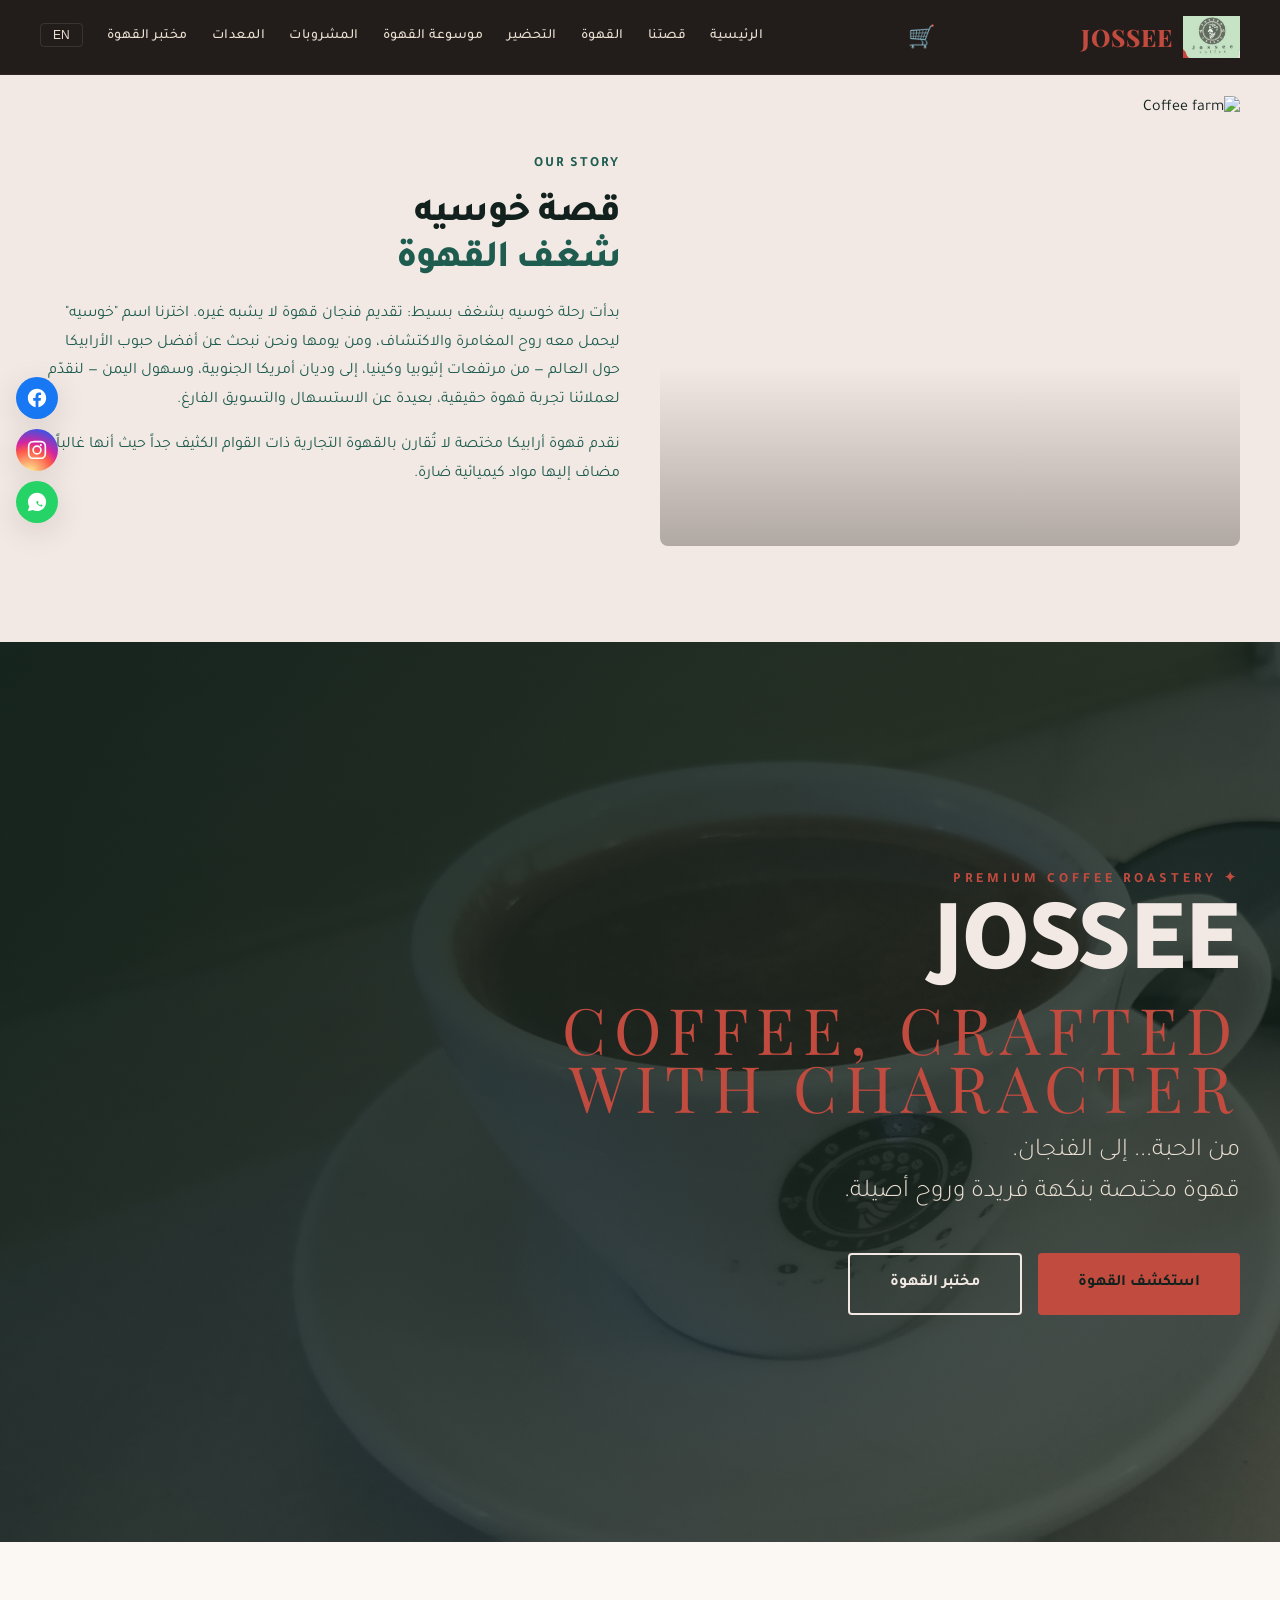
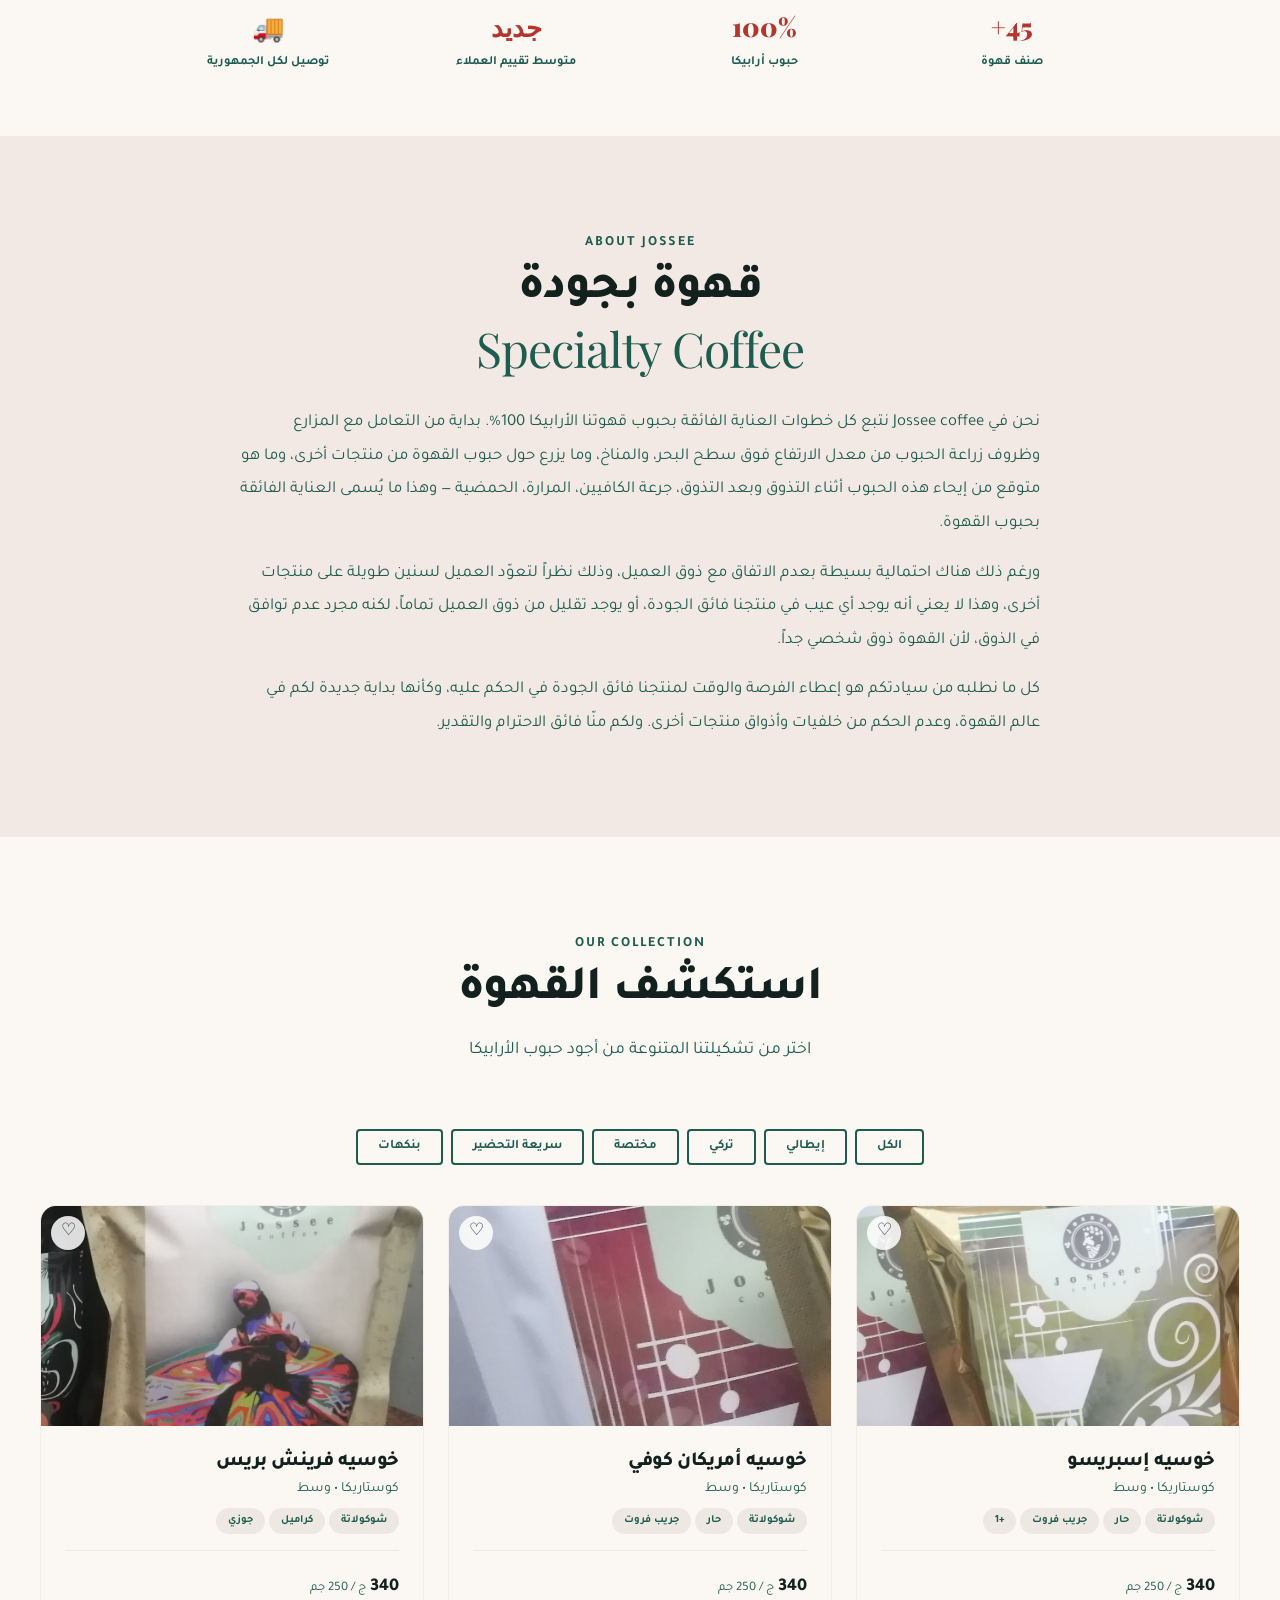
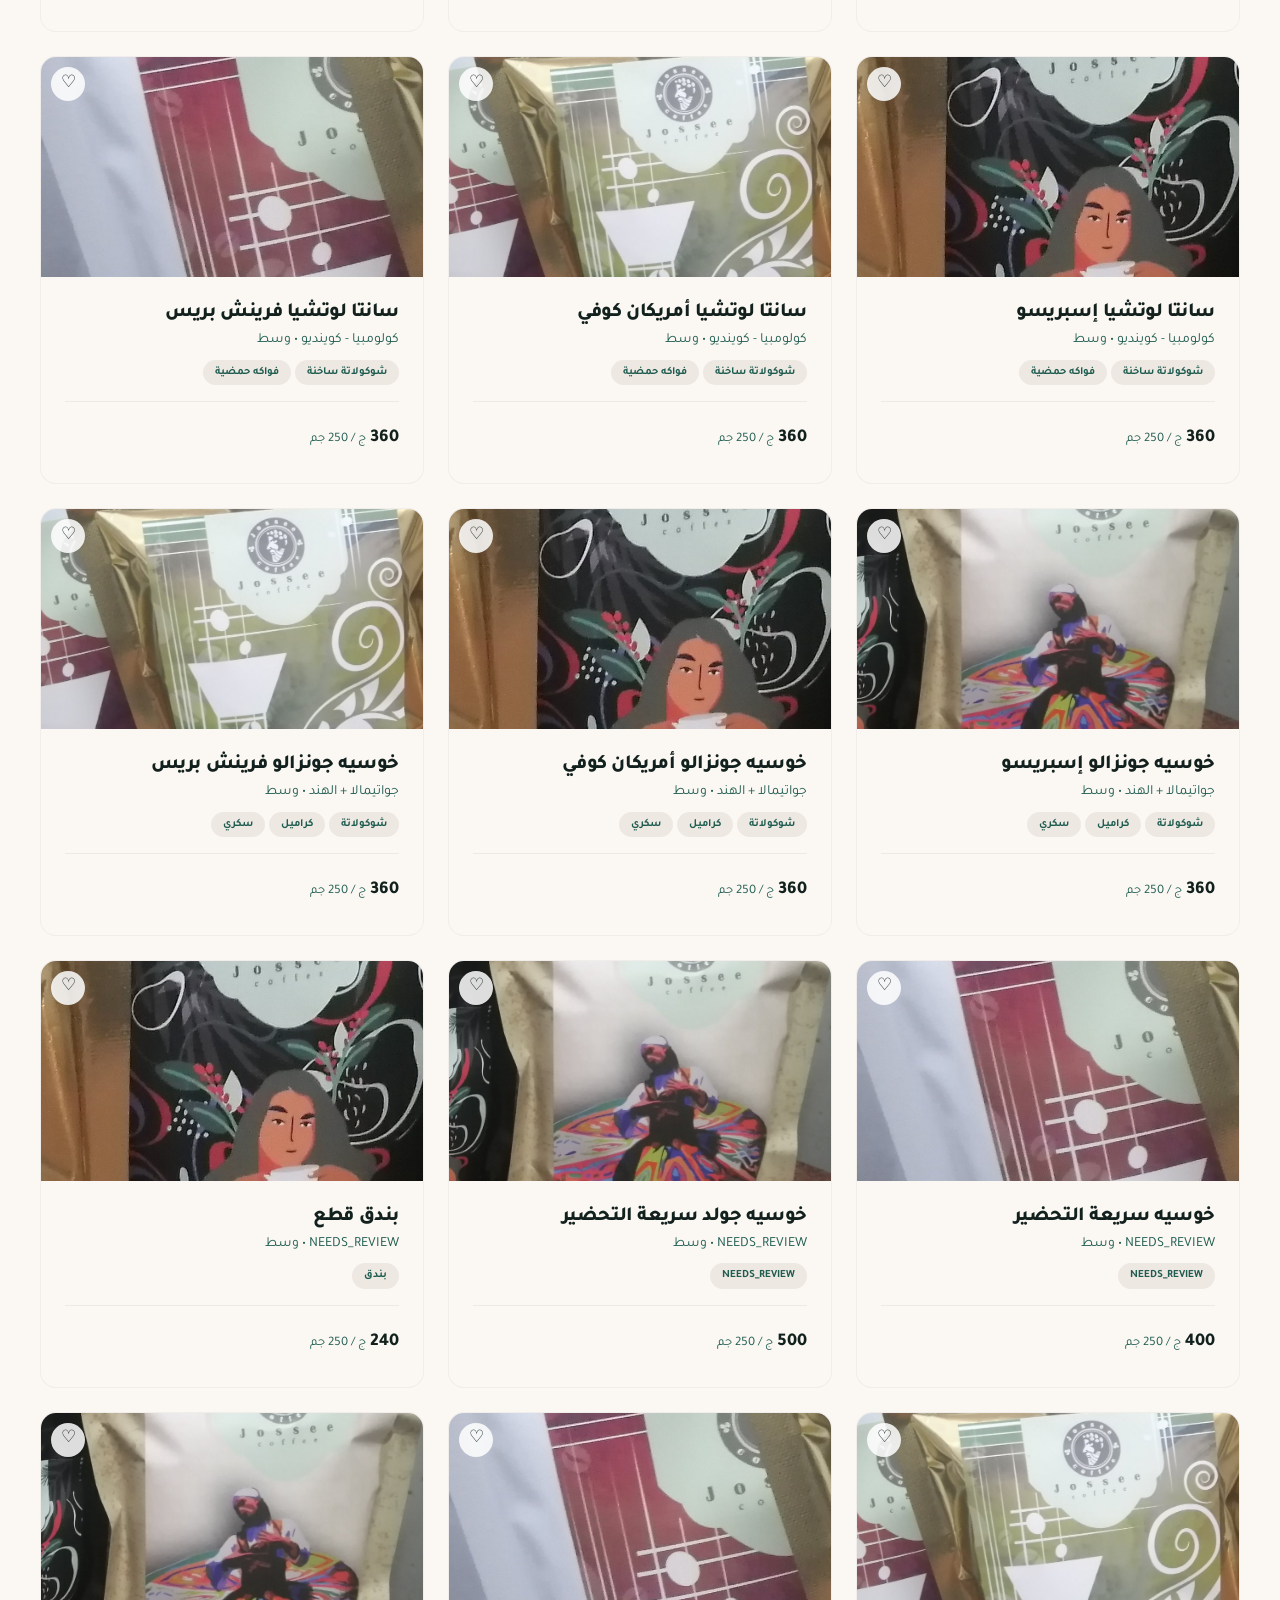
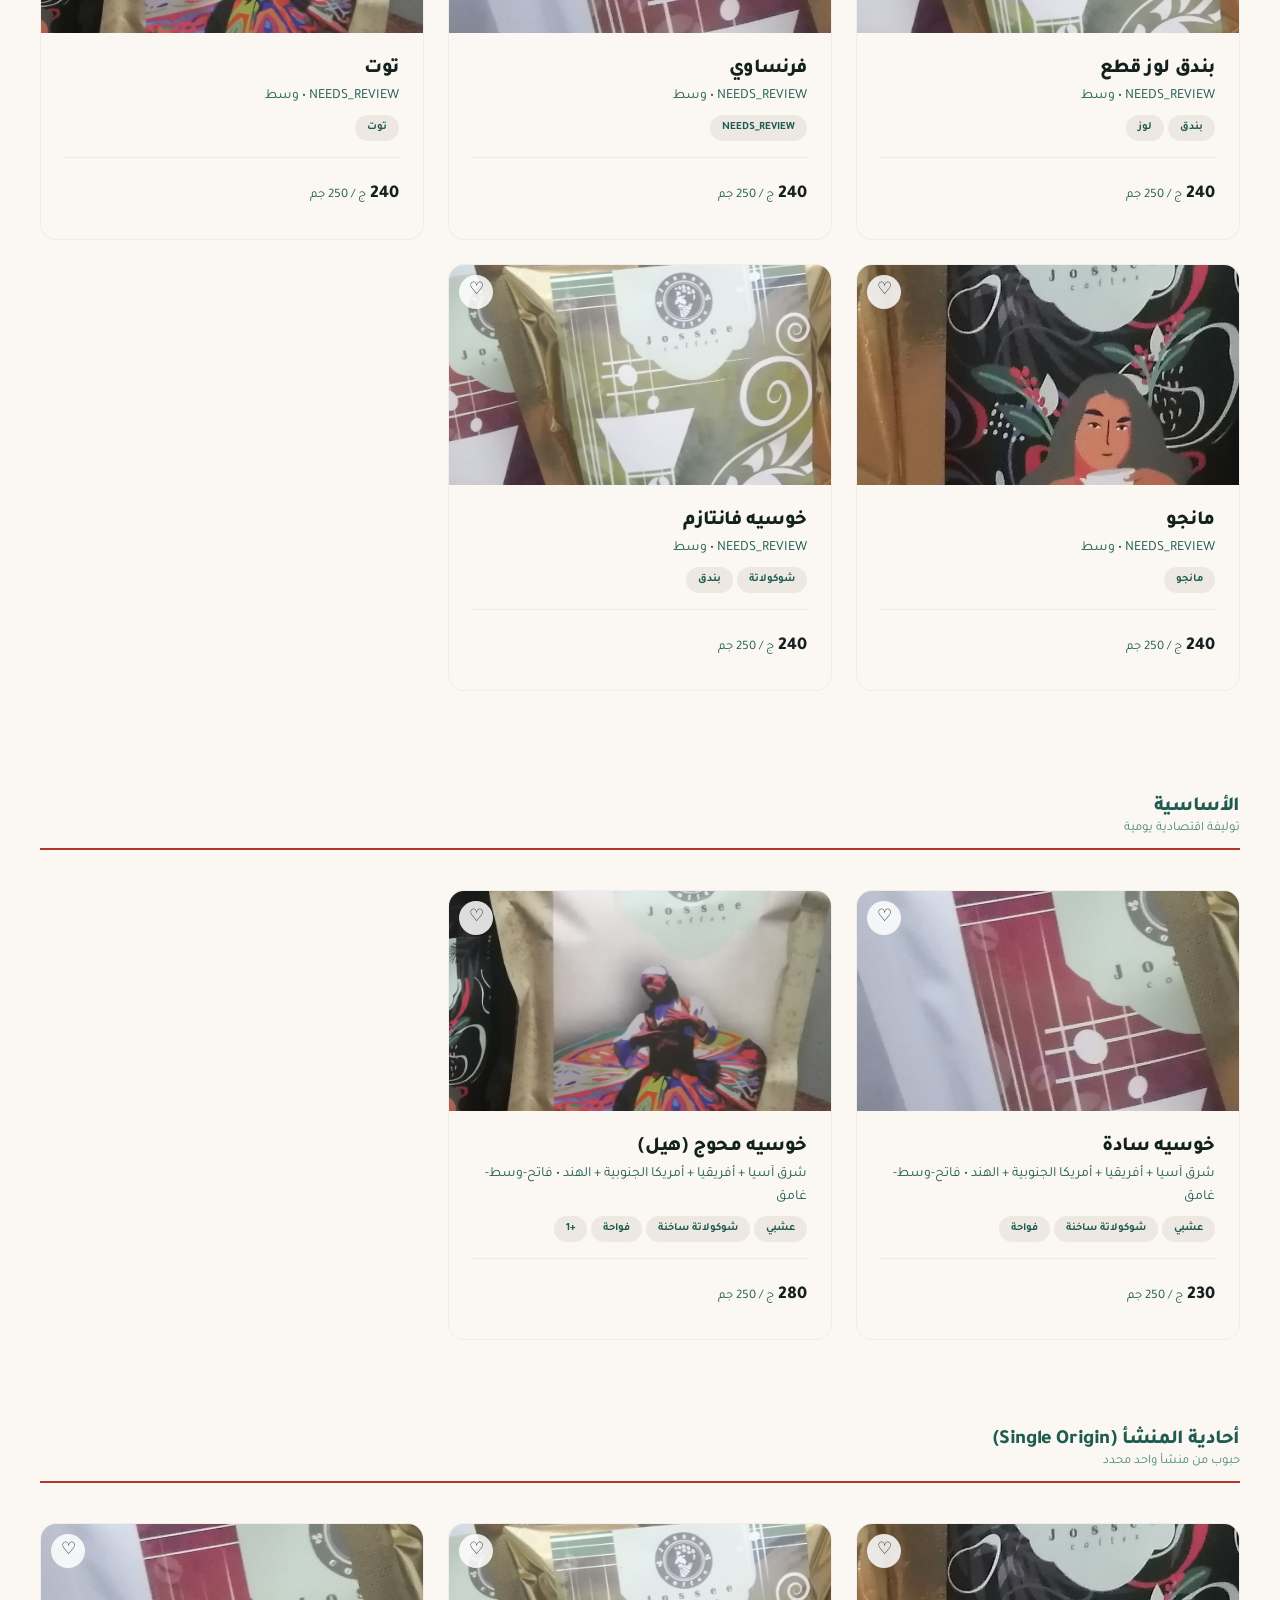
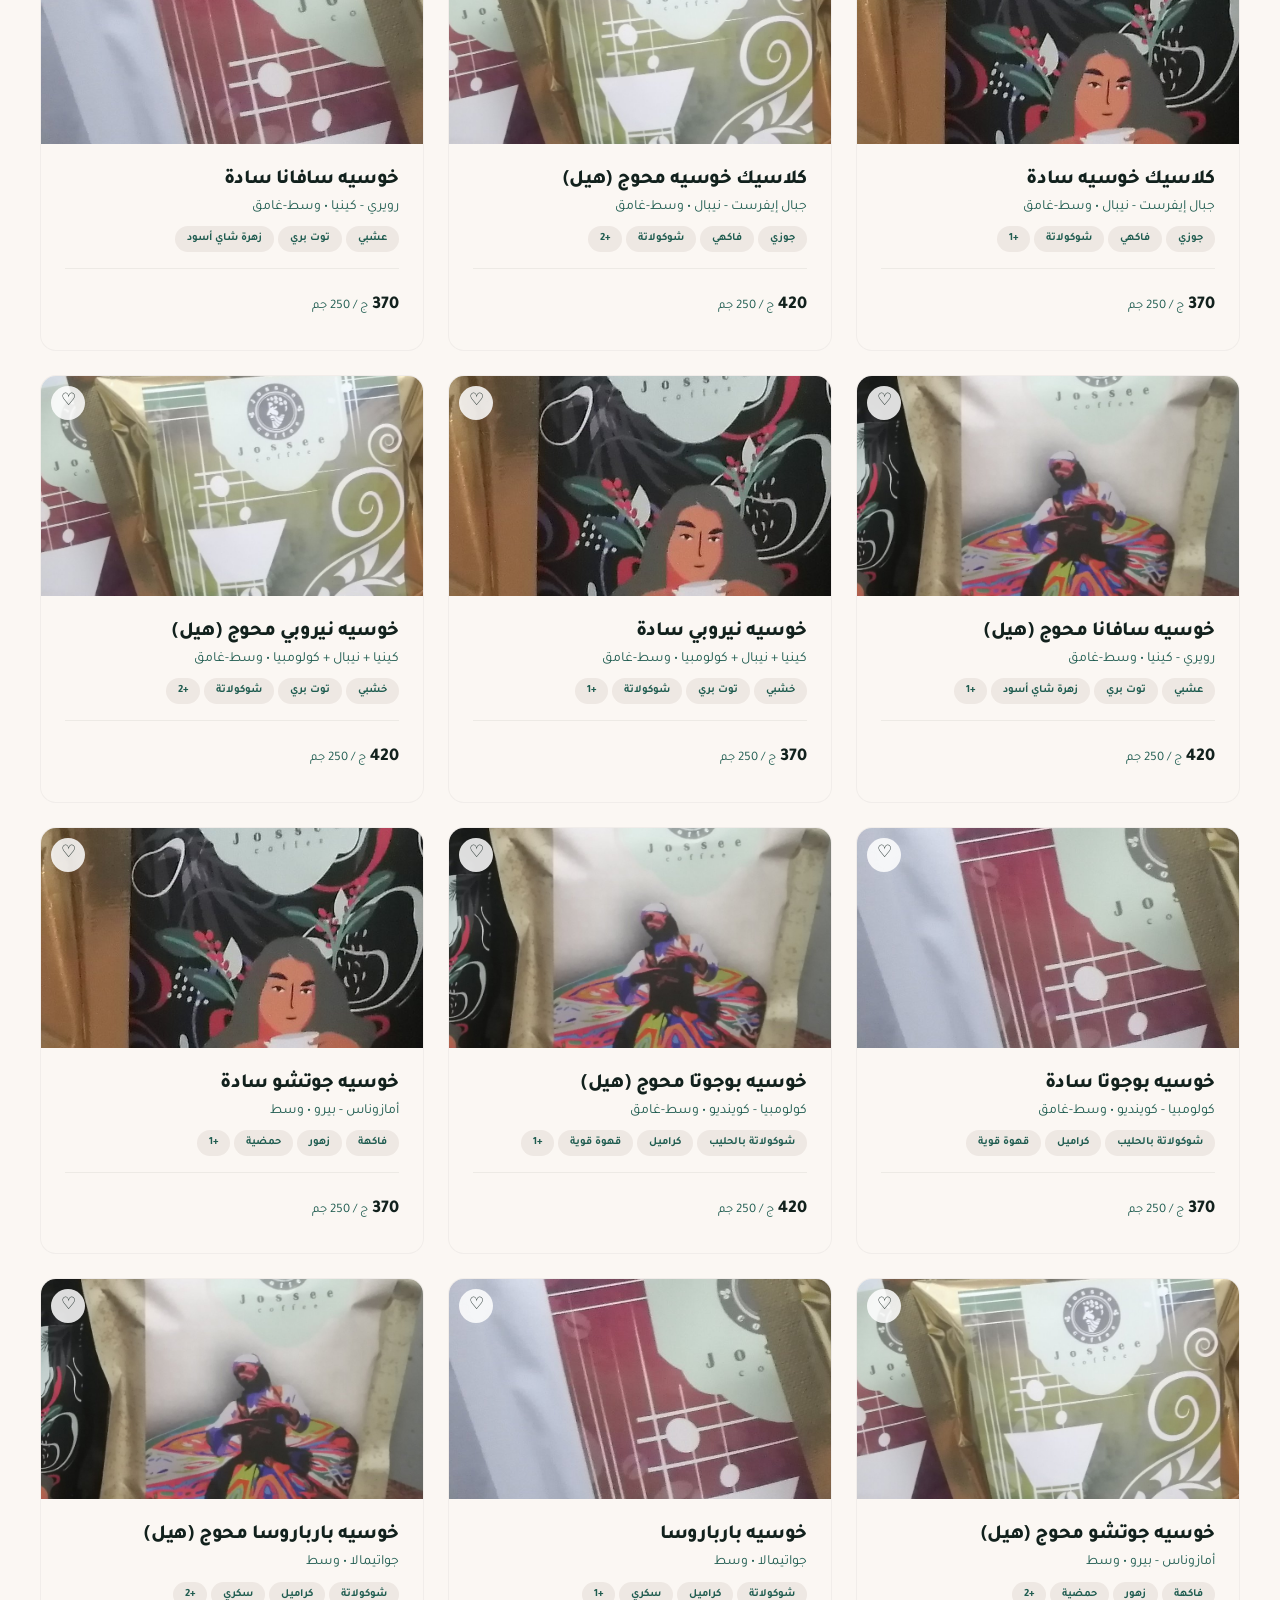
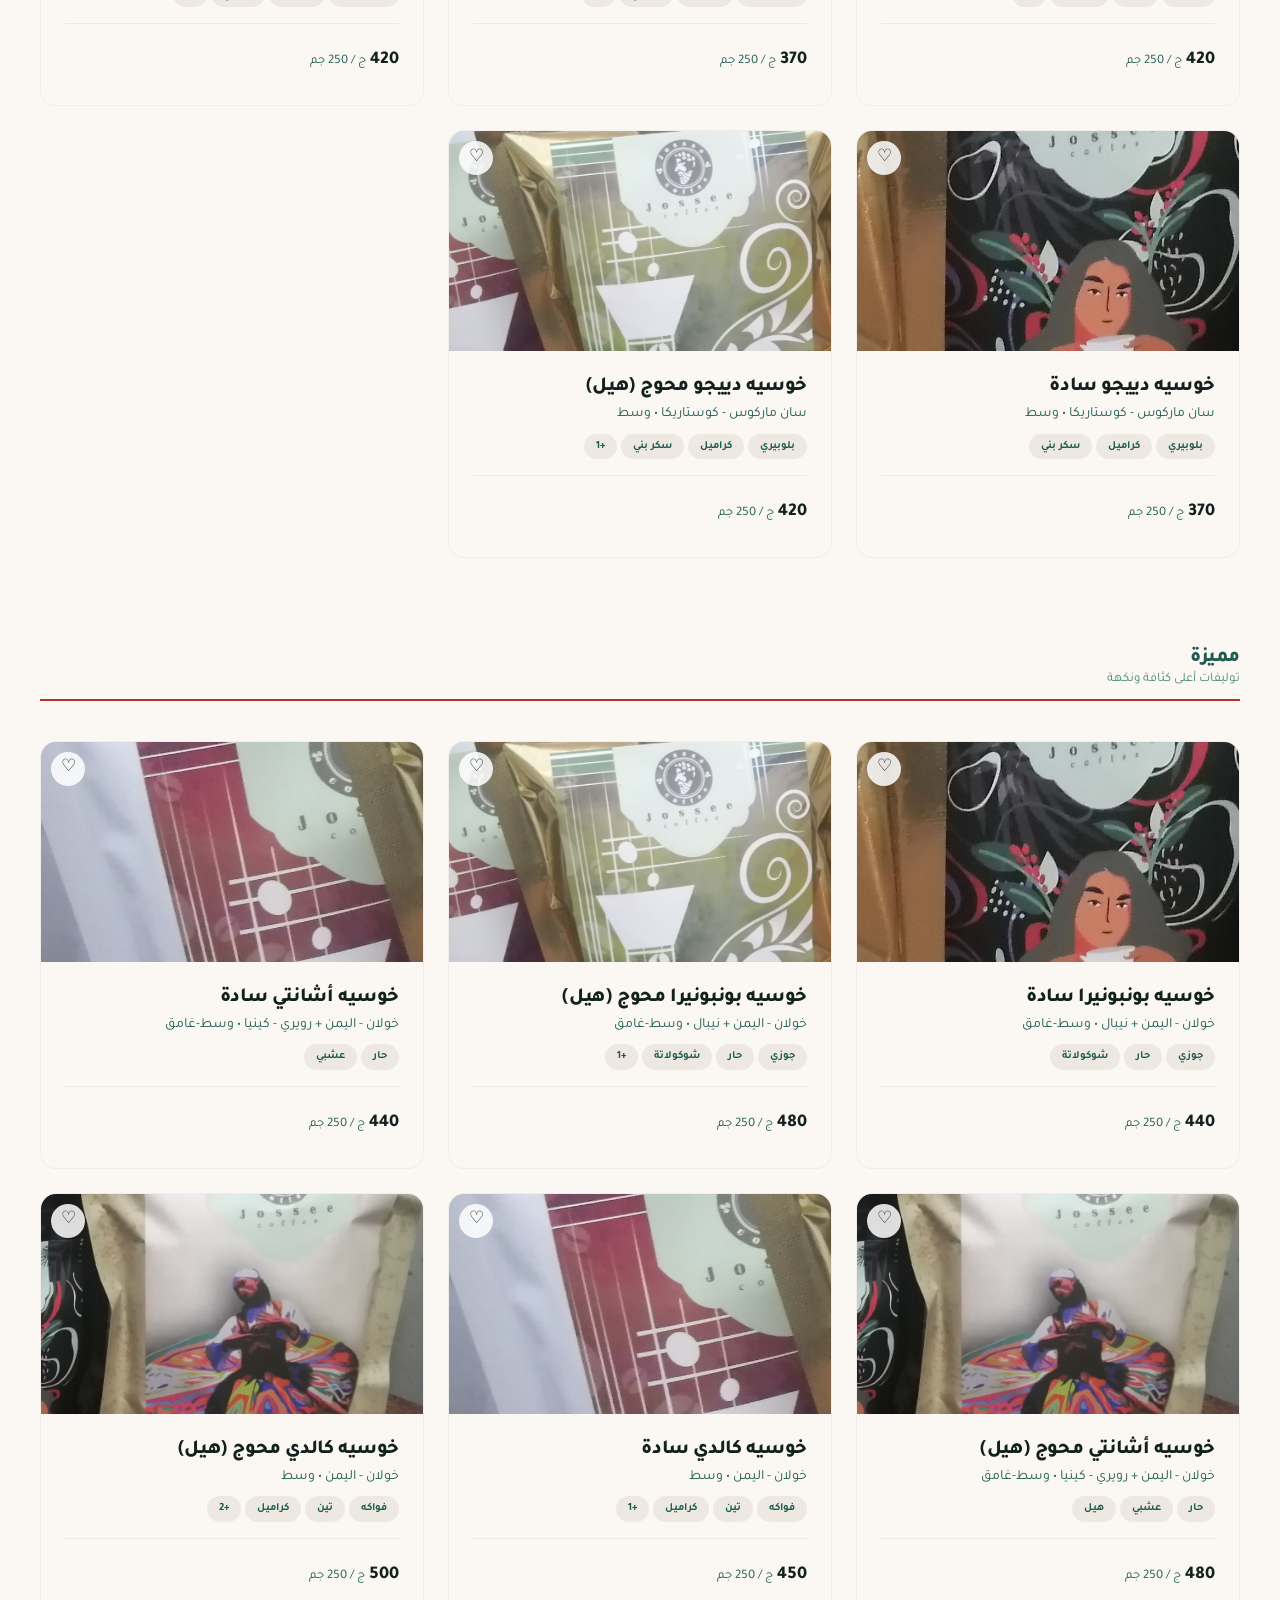
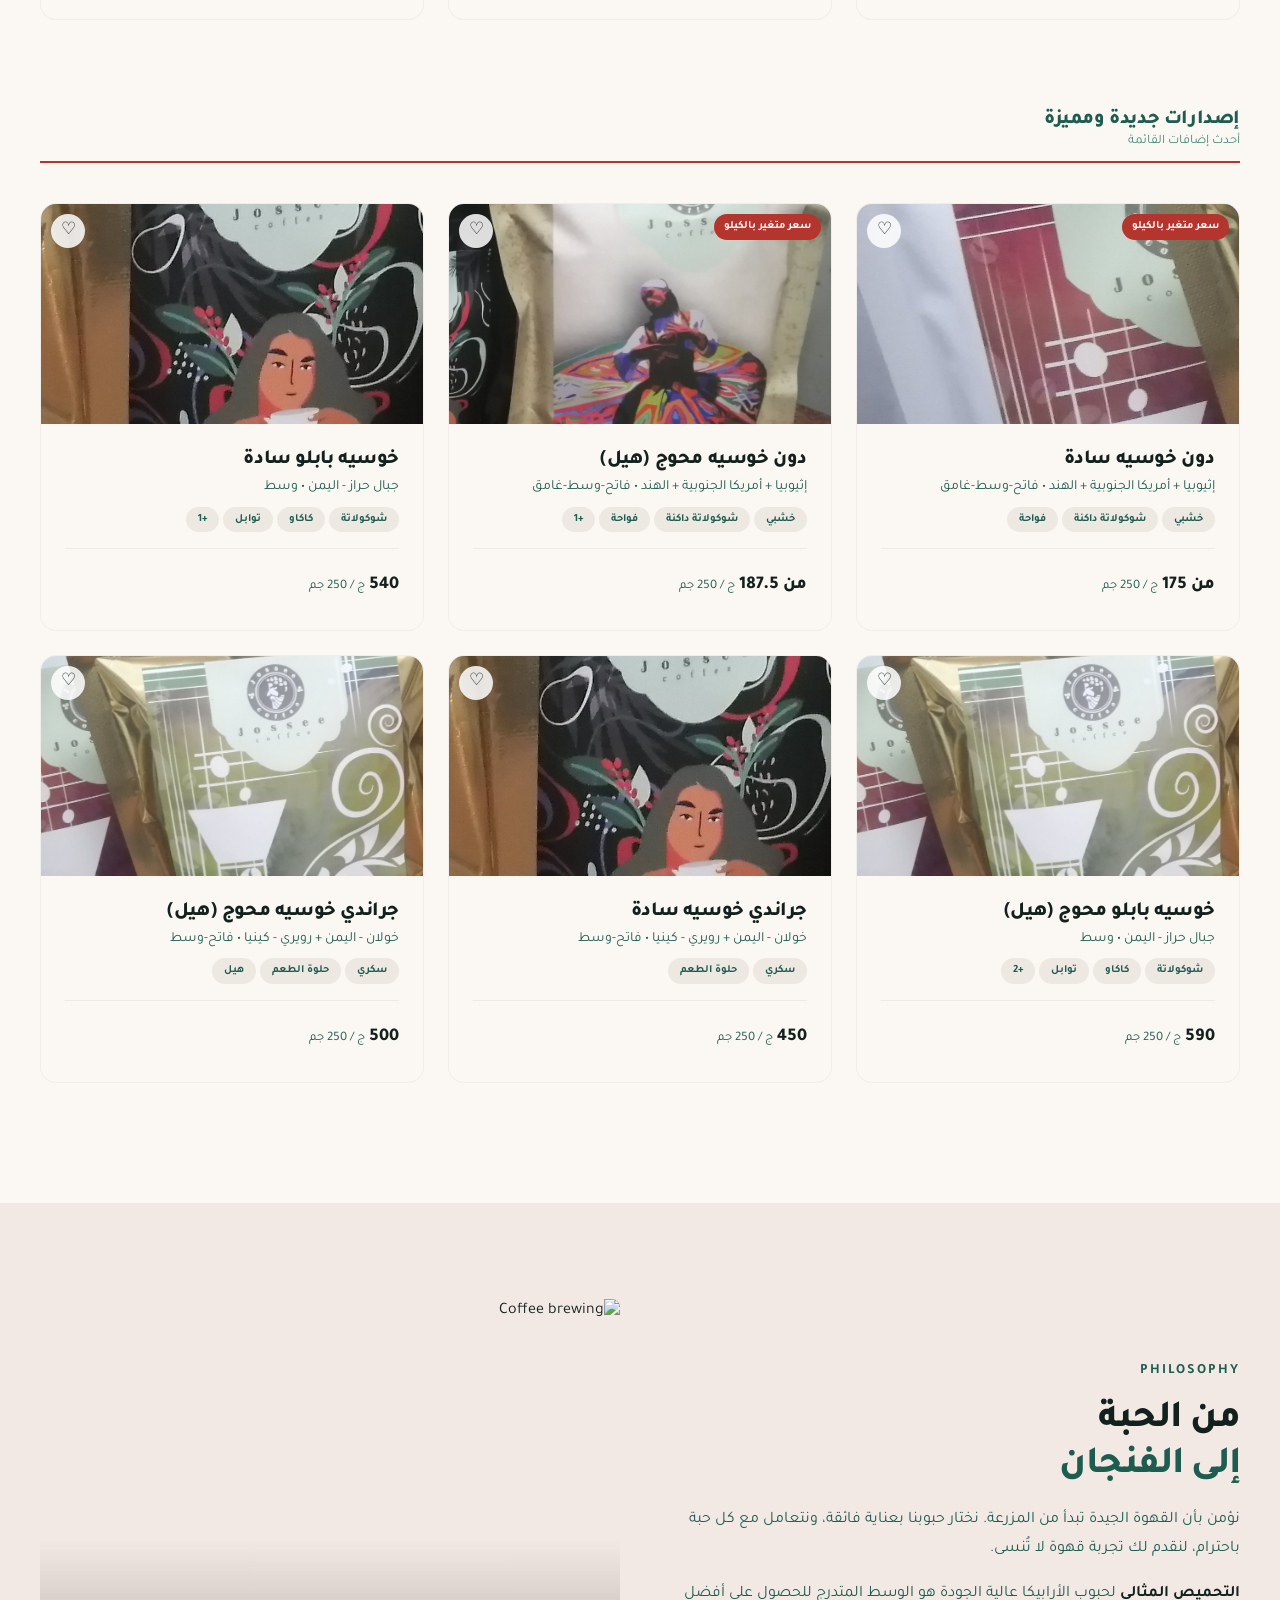
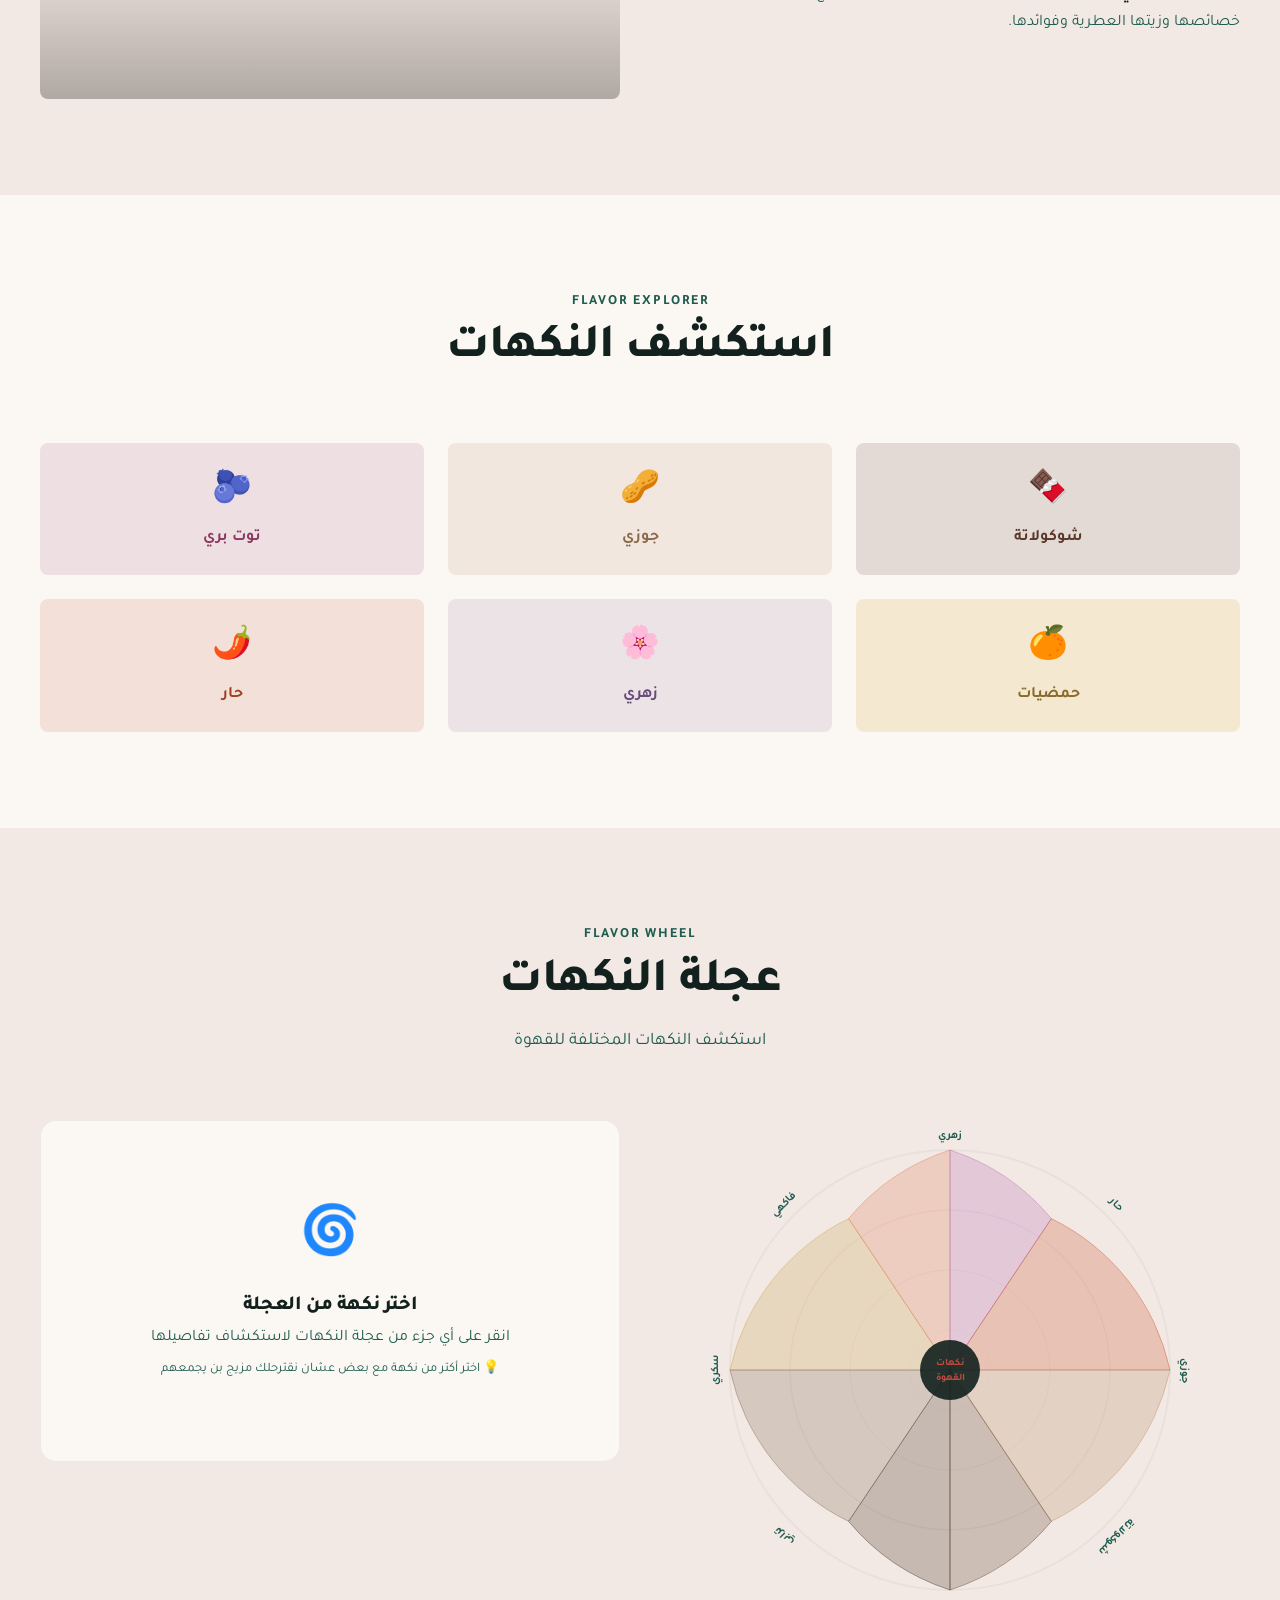
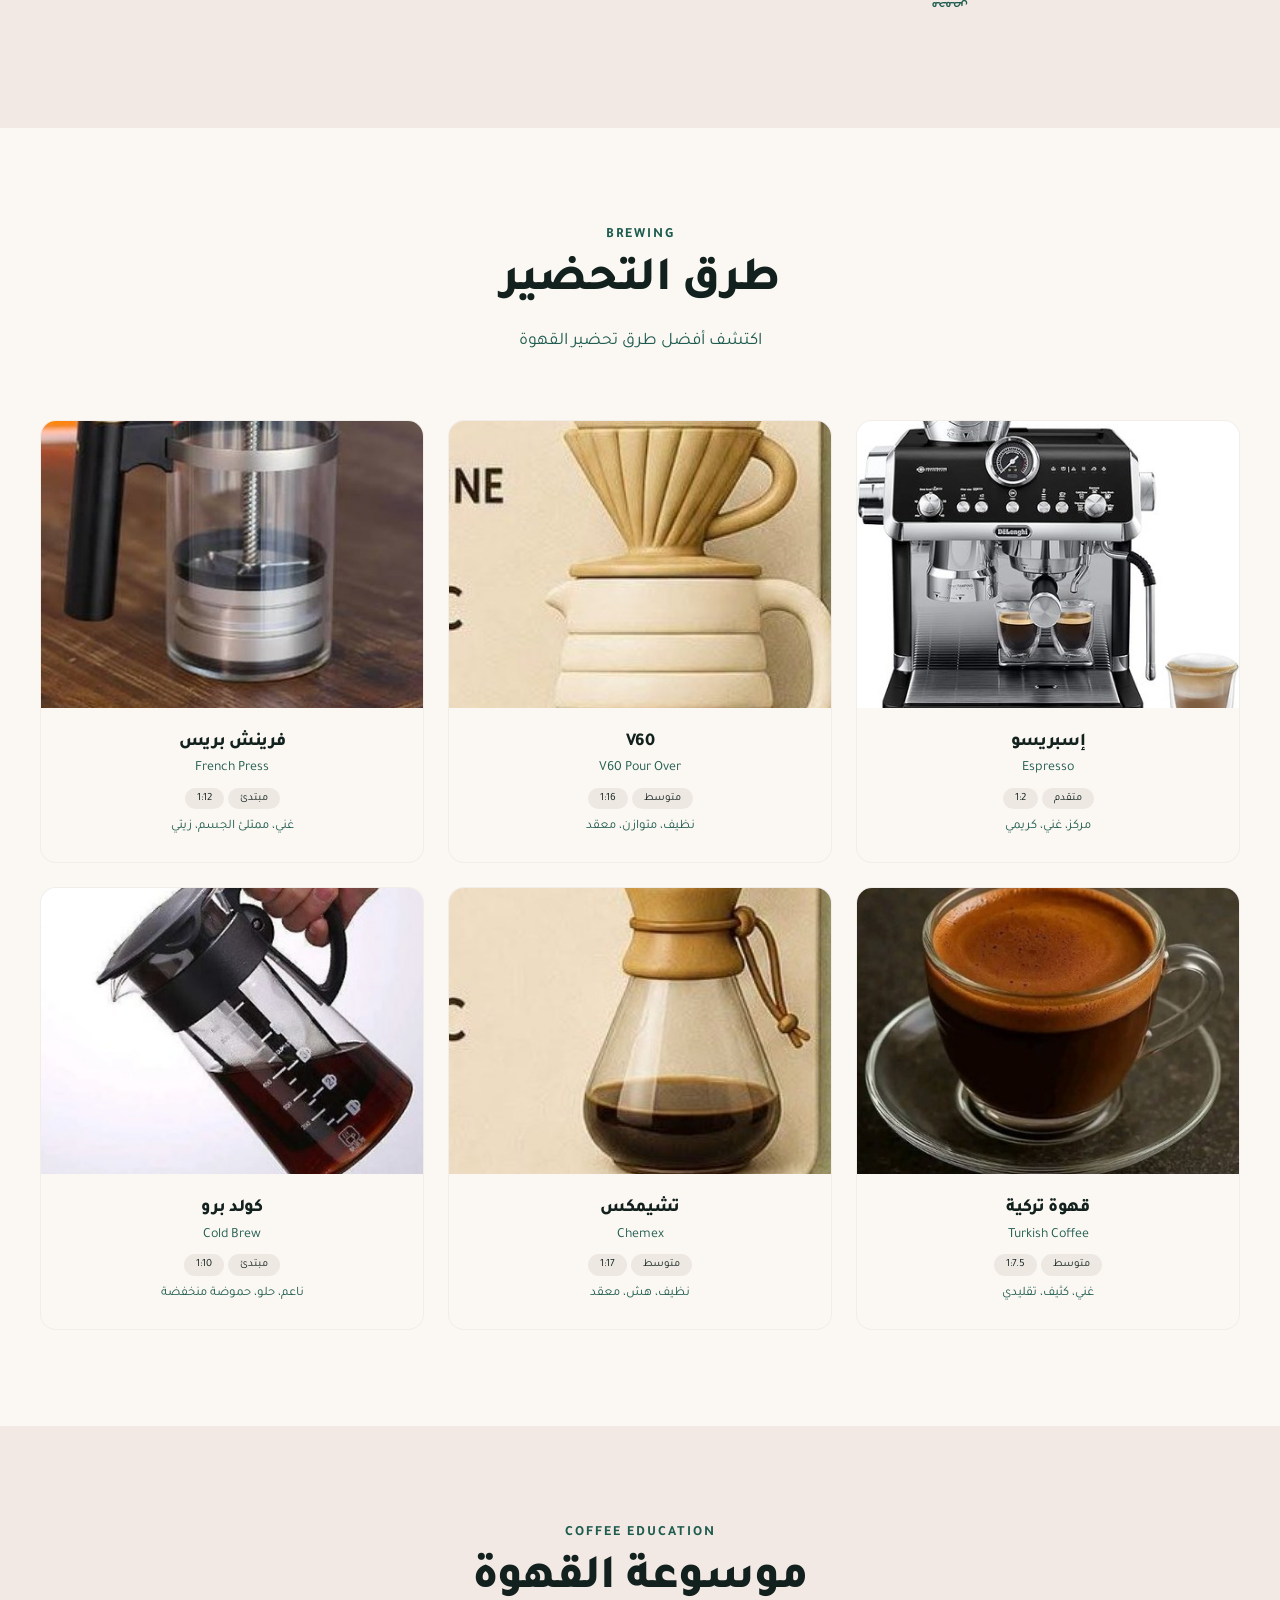
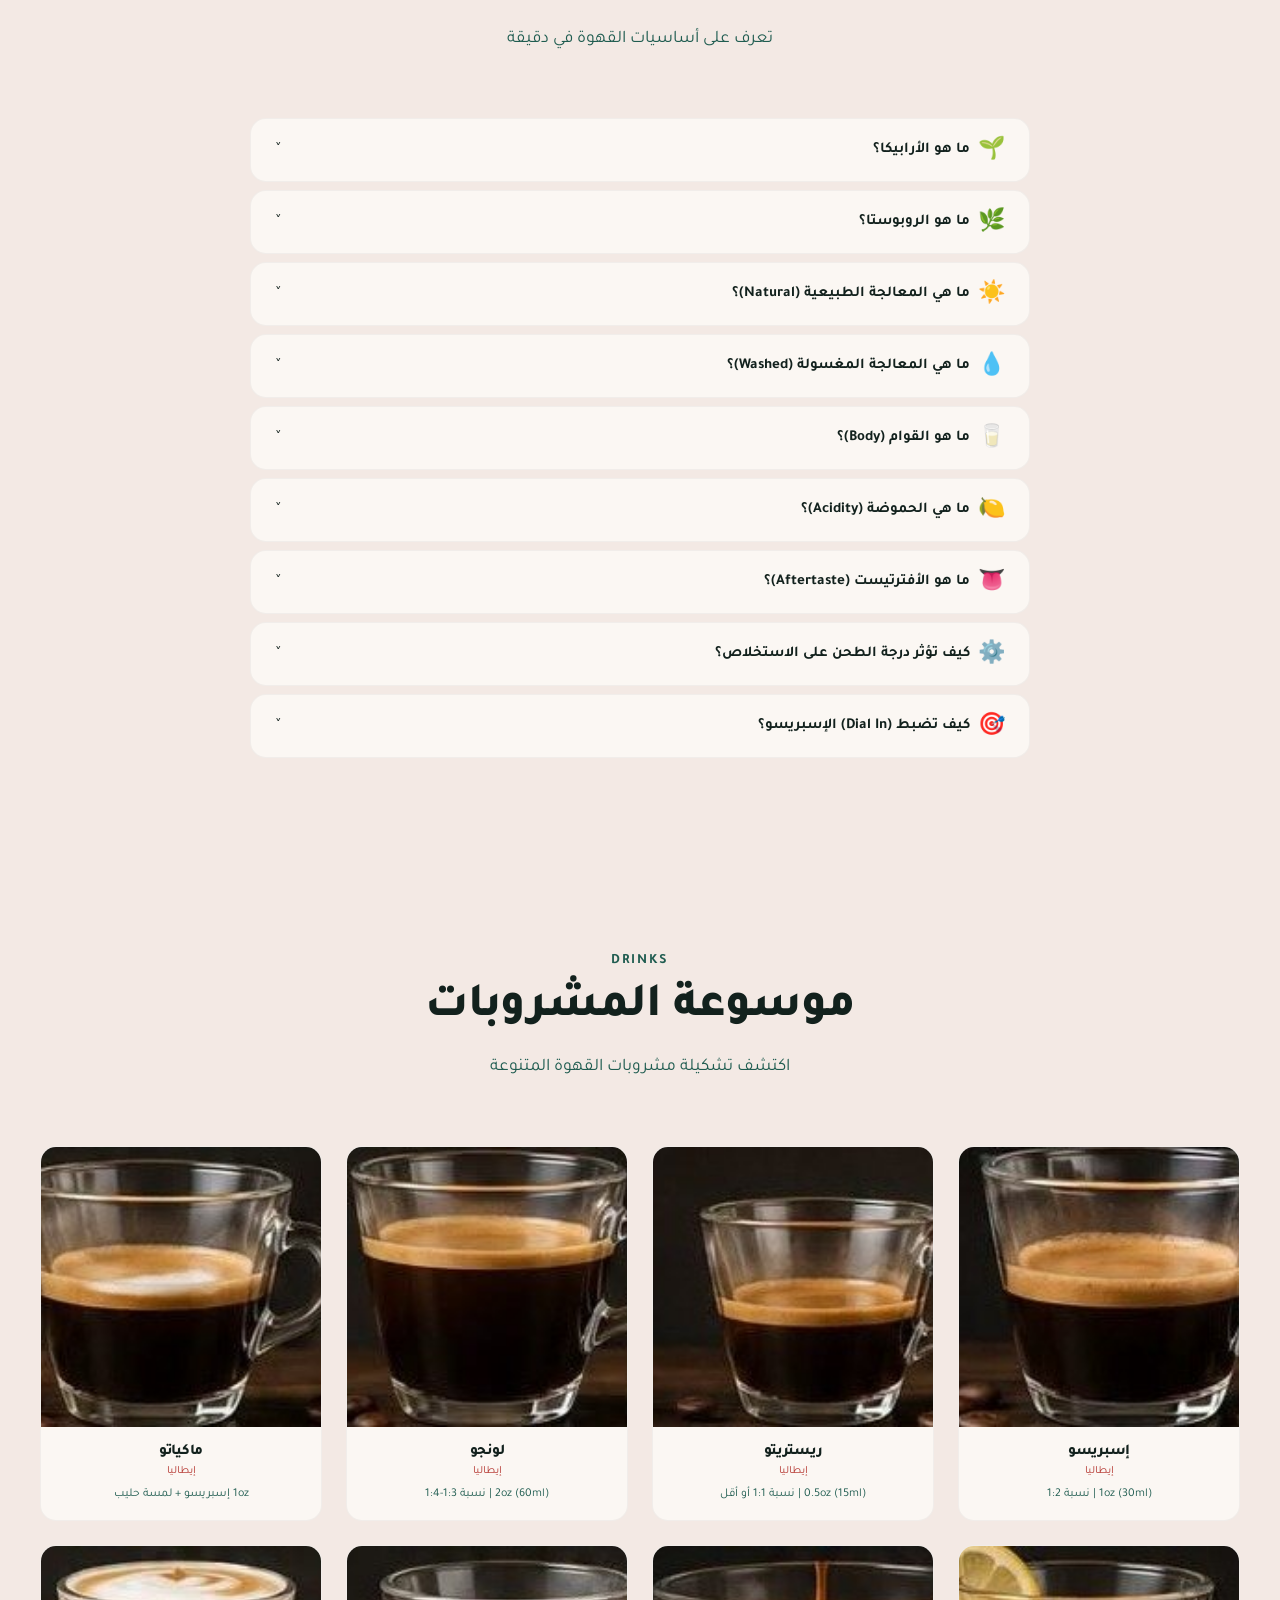
==== commit 738f9c32: "Add files via upload" ====
--- a/index.html
+++ b/index.html
@@ -55,9 +55,1380 @@
     <link rel="preconnect" href="https://fonts.gstatic.com" crossorigin>
     <link href="https://fonts.googleapis.com/css2?family=Tajawal:wght@300;400;700;800;900&family=Playfair+Display:ital,wght@0,400;0,700;0,900;1,400&family=Inter:wght@300;400;500;600;700&display=swap" rel="stylesheet">
     
-    <link rel="stylesheet" href="css/style.css">
+    <style>
+        /* ============================================================
+           JOSSEE COFFEE DESIGN SYSTEM — COMPLETE
+           ============================================================ */
+        
+        :root {
+            /* Colors — sampled directly from the real Jossee Coffee menu photos & logo
+               (cover page teal, ribbon coral, cream card background, mint logo shield).
+               Variable NAMES kept as-is (coffee-brown, gold-light, etc.) so nothing else
+               in this file needs to change — only the real hex values underneath. */
+            --espresso-black: #12211D;   /* darkest text / dark sections — was brown, now near-black teal */
+            --deep-brown: #163A33;       /* deep teal panel bg */
+            --dark-roast: #1B4D44;       /* mid-dark teal */
+            --coffee-brown: #1F5C50;     /* PRIMARY BRAND COLOR — real teal from logo & cover page (109 uses) */
+            --medium-roast: #4C8A7C;     /* lighter teal accent */
+            --warm-cream: #D9C2A8;       /* warm neutral tan */
+            --sand: #EADFD2;             /* soft cream-tan neutral */
+            --beige: #F3E9E4;            /* cream background — sampled from menu card bg */
+            --cream: #FBF7F3;            /* lightest cream background */
+            --gold: #B4342E;             /* PRIMARY ACCENT / CTA — real coral-red from ribbon */
+            --gold-light: #C24B3F;       /* accent hover / secondary highlight (22 uses) */
+            --gold-dark: #8F241F;        /* darker accent for pressed states */
+            --mint: #C6E3C7;             /* logo shield mint — used for soft badges only */
+            --terracotta: #B35F35;       /* Italian-coffee category accent, sampled from menu header bars */
+            
+            /* Typography */
+            --font-arabic: 'Tajawal', 'Cairo', 'Noto Sans Arabic', sans-serif;
+            --font-latin: 'Playfair Display', 'Georgia', serif;
+            --font-ui: 'Inter', -apple-system, sans-serif;
+            
+            /* Spacing */
+            --space-xs: 4px;
+            --space-sm: 8px;
+            --space-md: 16px;
+            --space-lg: 24px;
+            --space-xl: 40px;
+            --space-2xl: 64px;
+            --space-3xl: 96px;
+            
+            /* Shadows */
+            --shadow-sm: 0 2px 8px rgba(23, 18, 15, 0.08);
+            --shadow-md: 0 8px 32px rgba(23, 18, 15, 0.12);
+            --shadow-lg: 0 16px 64px rgba(23, 18, 15, 0.16);
+            --shadow-xl: 0 32px 96px rgba(23, 18, 15, 0.24);
+            
+            /* Border Radius */
+            --radius-sm: 4px;
+            --radius-md: 8px;
+            --radius-lg: 16px;
+            --radius-xl: 24px;
+            
+            /* Transitions */
+            --transition-fast: 200ms ease;
+            --transition-medium: 400ms ease;
+            --transition-slow: 600ms ease;
+            --transition-extra-slow: 800ms ease;
+        }
+        
+        /* Reset */
+        * {
+            margin: 0;
+            padding: 0;
+            box-sizing: border-box;
+        }
+        
+        html {
+            scroll-behavior: smooth;
+        }
+        
+        body {
+            font-family: var(--font-arabic);
+            background: var(--beige);
+            color: var(--espresso-black);
+            line-height: 1.6;
+            -webkit-font-smoothing: antialiased;
+            -moz-osx-font-smoothing: grayscale;
+            margin-top: var(--install-banner-offset, 0px);
+            transition: margin-top 0.35s ease;
+        }
+        
+        /* Typography */
+        h1, h2, h3, h4, h5, h6 {
+            font-weight: 800;
+            letter-spacing: -0.02em;
+            line-height: 1.2;
+        }
+        
+        .latin-text {
+            font-family: var(--font-latin);
+            font-weight: 400;
+        }
+        
+        .latin-text-bold {
+            font-family: var(--font-latin);
+            font-weight: 700;
+        }
+        
+        a {
+            text-decoration: none;
+            color: inherit;
+        }
+        
+        img {
+            max-width: 100%;
+            height: auto;
+            display: block;
+        }
+        
+        /* Scrollbar */
+        ::-webkit-scrollbar {
+            width: 8px;
+        }
+        ::-webkit-scrollbar-track {
+            background: var(--beige);
+        }
+        ::-webkit-scrollbar-thumb {
+            background: var(--coffee-brown);
+            border-radius: 4px;
+        }
+        ::-webkit-scrollbar-thumb:hover {
+            background: var(--dark-roast);
+        }
+        
+        /* Selection */
+        ::selection {
+            background: var(--gold-light);
+            color: var(--espresso-black);
+        }
+        
+        /* ============================================================
+           IMAGE TREATMENT
+           ============================================================ */
+        .coffee-image {
+            border-radius: var(--radius-md);
+            overflow: hidden;
+            position: relative;
+        }
+        
+        .coffee-image::after {
+            content: '';
+            position: absolute;
+            inset: 0;
+            background: linear-gradient(180deg, transparent 60%, rgba(23, 18, 15, 0.3) 100%);
+            pointer-events: none;
+        }
+        
+        .coffee-image img {
+            transition: transform var(--transition-medium);
+            width: 100%;
+            height: 100%;
+            object-fit: cover;
+        }
+        
+        .coffee-image:hover img {
+            transform: scale(1.03);
+        }
+        
+        /* ============================================================
+           HERO SECTION
+           ============================================================ */
+        .hero {
+            min-height: 100vh;
+            display: flex;
+            align-items: center;
+            position: relative;
+            background: var(--espresso-black);
+            color: var(--beige);
+            overflow: hidden;
+            padding: var(--space-2xl) var(--space-xl);
+        }
+        
+        .hero-background {
+            position: absolute;
+            inset: 0;
+            z-index: 0;
+        }
+        
+        .hero-background img {
+            width: 100%;
+            height: 100%;
+            object-fit: cover;
+            opacity: 0.5;
+        }
+        
+        .hero-background::after {
+            content: '';
+            position: absolute;
+            inset: 0;
+            background: linear-gradient(135deg, rgba(18, 33, 29, 0.92) 0%, rgba(18, 33, 29, 0.45) 100%);
+        }
+        
+        .hero-content {
+            position: relative;
+            z-index: 1;
+            max-width: 800px;
+        }
+        
+        .hero-eyebrow {
+            font-size: 14px;
+            letter-spacing: 4px;
+            text-transform: uppercase;
+            color: var(--gold-light);
+            margin-bottom: var(--space-md);
+            font-weight: 700;
+        }
+        
+        .hero-title {
+            font-size: clamp(3rem, 8vw, 7rem);
+            font-weight: 900;
+            line-height: 0.9;
+            margin-bottom: var(--space-md);
+        }
+        
+        .hero-title .latin-text {
+            display: block;
+            font-size: clamp(2rem, 5vw, 4rem);
+            font-weight: 400;
+            color: var(--gold-light);
+            letter-spacing: 8px;
+        }
+        
+        .hero-subtitle {
+            font-size: clamp(1.2rem, 2vw, 1.8rem);
+            color: var(--sand);
+            margin-bottom: var(--space-xl);
+            max-width: 600px;
+            font-weight: 300;
+            line-height: 1.6;
+        }
+        
+        .hero-cta-group {
+            display: flex;
+            gap: var(--space-md);
+            flex-wrap: wrap;
+        }
+        
+        /* ============================================================
+           BUTTON SYSTEM
+           ============================================================ */
+        .btn {
+            display: inline-flex;
+            align-items: center;
+            gap: var(--space-sm);
+            padding: 16px 40px;
+            border: none;
+            border-radius: var(--radius-sm);
+            font-family: var(--font-arabic);
+            font-weight: 700;
+            font-size: 16px;
+            cursor: pointer;
+            transition: all var(--transition-fast);
+            text-decoration: none;
+        }
+        
+        .btn-primary {
+            background: var(--gold-light);
+            color: var(--espresso-black);
+        }
+        
+        .btn-primary:hover {
+            background: var(--gold-dark);
+            transform: translateY(-2px);
+            box-shadow: var(--shadow-lg);
+        }
+        
+        .btn-secondary {
+            background: transparent;
+            color: var(--beige);
+            border: 2px solid var(--beige);
+        }
+        
+        .btn-secondary:hover {
+            background: var(--beige);
+            color: var(--espresso-black);
+        }
+        
+        .btn-outline {
+            background: transparent;
+            color: var(--coffee-brown);
+            border: 2px solid var(--coffee-brown);
+        }
+        
+        .btn-outline:hover {
+            background: var(--coffee-brown);
+            color: var(--beige);
+        }
+        
+        .btn-sm {
+            padding: 8px 20px;
+            font-size: 13px;
+        }
+        
+        .btn-lg {
+            padding: 20px 48px;
+            font-size: 18px;
+        }
+        
+        /* ============================================================
+           NAVIGATION
+           ============================================================ */
+        .navbar {
+            position: fixed;
+            top: var(--install-banner-offset, 0px);
+            left: 0;
+            right: 0;
+            z-index: 1000;
+            padding: var(--space-md) var(--space-xl);
+            background: rgba(23, 18, 15, 0.95);
+            backdrop-filter: blur(12px);
+            display: flex;
+            justify-content: space-between;
+            align-items: center;
+            border-bottom: 1px solid rgba(255, 255, 255, 0.05);
+            transition: all var(--transition-medium), top 0.35s ease;
+        }
+        
+        .navbar.scrolled {
+            background: rgba(23, 18, 15, 0.98);
+            box-shadow: var(--shadow-lg);
+        }
+        
+        .navbar-logo {
+            font-size: 24px;
+            font-weight: 900;
+            color: var(--beige);
+            text-decoration: none;
+            letter-spacing: 2px;
+        }
+        
+        .navbar-logo span {
+            color: var(--gold-light);
+        }
+        
+        .nav-links {
+            display: flex;
+            gap: var(--space-lg);
+            list-style: none;
+            align-items: center;
+        }
+        
+        .nav-links a {
+            color: var(--sand);
+            text-decoration: none;
+            font-size: 14px;
+            font-weight: 500;
+            transition: color var(--transition-fast);
+            letter-spacing: 0.5px;
+        }
+        
+        .nav-links a:hover {
+            color: var(--gold-light);
+        }
+        
+        .nav-links .lang-toggle {
+            background: none;
+            border: 1px solid rgba(255,255,255,0.1);
+            color: var(--sand);
+            padding: 4px 12px;
+            border-radius: var(--radius-sm);
+            cursor: pointer;
+            font-size: 12px;
+            transition: all var(--transition-fast);
+        }
+        
+        .nav-links .lang-toggle:hover {
+            border-color: var(--gold-light);
+            color: var(--gold-light);
+        }
+        
+        .nav-toggle {
+            display: none;
+            flex-direction: column;
+            gap: 5px;
+            background: none;
+            border: none;
+            cursor: pointer;
+            padding: 4px;
+        }
+        
+        .nav-toggle span {
+            display: block;
+            width: 28px;
+            height: 2px;
+            background: var(--beige);
+            transition: all var(--transition-fast);
+        }
+        
+        .nav-toggle.active span:nth-child(1) {
+            transform: rotate(45deg) translate(5px, 5px);
+        }
+        .nav-toggle.active span:nth-child(2) {
+            opacity: 0;
+        }
+        .nav-toggle.active span:nth-child(3) {
+            transform: rotate(-45deg) translate(5px, -5px);
+        }
+        
+        /* ============================================================
+           COFFEE CARDS
+           ============================================================ */
+        .coffee-card {
+            background: var(--cream);
+            border-radius: var(--radius-lg);
+            overflow: hidden;
+            transition: all var(--transition-medium);
+            border: 1px solid rgba(23, 18, 15, 0.04);
+            cursor: pointer;
+        }
+        
+        .coffee-card:hover {
+            transform: translateY(-8px);
+            box-shadow: var(--shadow-lg);
+            border-color: rgba(23, 18, 15, 0.08);
+        }
+        
+        .coffee-card-image {
+            height: 220px;
+            overflow: hidden;
+            position: relative;
+        }
+        
+        .coffee-card-image img {
+            width: 100%;
+            height: 100%;
+            object-fit: cover;
+            transition: transform var(--transition-medium);
+        }
+        
+        .coffee-card:hover .coffee-card-image img {
+            transform: scale(1.05);
+        }
+        
+        .coffee-card-content {
+            padding: var(--space-lg);
+        }
+        
+        .coffee-card-title {
+            font-size: 20px;
+            font-weight: 800;
+            margin-bottom: var(--space-xs);
+        }
+        
+        .coffee-card-origin {
+            font-size: 14px;
+            color: var(--coffee-brown);
+            margin-bottom: var(--space-sm);
+        }
+        
+        .coffee-card-tags {
+            display: flex;
+            flex-wrap: wrap;
+            gap: var(--space-xs);
+            margin-bottom: var(--space-md);
+        }
+        
+        .coffee-tag {
+            font-size: 11px;
+            padding: 4px 12px;
+            border-radius: 20px;
+            background: rgba(90, 56, 40, 0.08);
+            color: var(--coffee-brown);
+            font-weight: 600;
+        }
+        
+        .coffee-card-footer {
+            display: flex;
+            justify-content: space-between;
+            align-items: center;
+            padding-top: var(--space-md);
+            border-top: 1px solid rgba(23, 18, 15, 0.06);
+        }
+        
+        .coffee-card-price {
+            font-size: 18px;
+            font-weight: 800;
+            color: var(--espresso-black);
+        }
+        
+        .coffee-card-price small {
+            font-weight: 400;
+            font-size: 13px;
+            color: var(--coffee-brown);
+        }
+        
+        .coffee-card .btn-view {
+            opacity: 0;
+            transform: translateY(10px);
+            transition: all var(--transition-fast);
+        }
+        
+        .coffee-card:hover .btn-view {
+            opacity: 1;
+            transform: translateY(0);
+        }
+        
+        /* ============================================================
+           FLAVOR TAGS
+           ============================================================ */
+        .flavor-tag-chocolate { background: rgba(90, 56, 40, 0.15); color: #5A3828; }
+        .flavor-tag-citrus { background: rgba(212, 168, 67, 0.2); color: #8A6A2B; }
+        .flavor-tag-berry { background: rgba(139, 58, 98, 0.12); color: #8B3A62; }
+        .flavor-tag-floral { background: rgba(120, 80, 140, 0.12); color: #6A4A7A; }
+        .flavor-tag-nutty { background: rgba(180, 140, 100, 0.15); color: #8A6A4A; }
+        .flavor-tag-spicy { background: rgba(180, 60, 30, 0.12); color: #A04020; }
+        .flavor-tag-sweet { background: rgba(200, 160, 80, 0.15); color: #8A7A3A; }
+        .flavor-tag-woody { background: rgba(120, 100, 80, 0.15); color: #6A5A4A; }
+        .flavor-tag-earthy { background: rgba(100, 80, 60, 0.12); color: #5A4A3A; }
+        
+        /* ============================================================
+           FLAVOR BARS
+           ============================================================ */
+        .flavor-bars {
+            display: flex;
+            flex-direction: column;
+            gap: var(--space-sm);
+            margin: var(--space-md) 0;
+        }
+        
+        .flavor-bar {
+            display: flex;
+            align-items: center;
+            gap: var(--space-md);
+        }
+        
+        .flavor-bar-label {
+            width: 100px;
+            font-size: 13px;
+            font-weight: 600;
+            color: var(--coffee-brown);
+        }
+        
+        .flavor-bar-track {
+            flex: 1;
+            height: 6px;
+            background: rgba(23, 18, 15, 0.06);
+            border-radius: 4px;
+            overflow: hidden;
+        }
+        
+        .flavor-bar-fill {
+            height: 100%;
+            border-radius: 4px;
+            background: var(--coffee-brown);
+            transition: width var(--transition-slow);
+        }
+        
+        .flavor-bar-value {
+            width: 30px;
+            font-size: 13px;
+            font-weight: 700;
+            color: var(--espresso-black);
+        }
+        
+        /* ============================================================
+           SCROLL REVEAL
+           ============================================================ */
+        .scroll-reveal {
+            opacity: 0;
+            transform: translateY(40px);
+            transition: all var(--transition-slow);
+        }
+        
+        .scroll-reveal.visible {
+            opacity: 1;
+            transform: translateY(0);
+        }
+        
+        /* ============================================================
+           FOOTER
+           ============================================================ */
+        .footer {
+            background: var(--espresso-black);
+            color: var(--sand);
+            padding: var(--space-2xl) var(--space-xl);
+            margin-top: var(--space-3xl);
+        }
+        
+        .footer-grid {
+            display: grid;
+            grid-template-columns: 2fr 1fr 1fr 1fr;
+            gap: var(--space-xl);
+            max-width: 1200px;
+            margin: 0 auto;
+        }
+        
+        .footer-brand {
+            font-size: 28px;
+            font-weight: 900;
+            color: var(--beige);
+            margin-bottom: var(--space-sm);
+        }
+        
+        .footer-brand span {
+            color: var(--gold-light);
+        }
+        
+        .footer-tagline {
+            color: var(--coffee-brown);
+            font-size: 14px;
+            max-width: 300px;
+        }
+        
+        .footer-heading {
+            color: var(--beige);
+            font-size: 14px;
+            font-weight: 700;
+            letter-spacing: 1px;
+            margin-bottom: var(--space-md);
+        }
+        
+        .footer-links {
+            list-style: none;
+            display: flex;
+            flex-direction: column;
+            gap: var(--space-sm);
+        }
+        
+        .footer-links a {
+            color: var(--sand);
+            text-decoration: none;
+            font-size: 14px;
+            transition: color var(--transition-fast);
+        }
+        
+        .footer-links a:hover {
+            color: var(--gold-light);
+        }
+        
+        .footer-bottom {
+            border-top: 1px solid rgba(255, 255, 255, 0.05);
+            padding-top: var(--space-lg);
+            margin-top: var(--space-xl);
+            text-align: center;
+            font-size: 13px;
+            color: var(--coffee-brown);
+        }
+        
+        /* ============================================================
+           SECTIONS
+           ============================================================ */
+        section {
+            padding: var(--space-3xl) var(--space-xl);
+        }
+        
+        .section-label {
+            color: var(--coffee-brown);
+            font-weight: 700;
+            letter-spacing: 2px;
+            font-size: 14px;
+            display: block;
+            text-align: center;
+        }
+        
+        .section-title {
+            font-size: clamp(2rem, 4vw, 3rem);
+            text-align: center;
+            margin: var(--space-sm) 0 var(--space-md);
+        }
+        
+        .section-subtitle {
+            color: var(--coffee-brown);
+            text-align: center;
+            max-width: 600px;
+            margin: 0 auto;
+            font-size: 1.1rem;
+        }
+        
+        /* ============================================================
+           COFFEE LAB
+           ============================================================ */
+        .lab-card {
+            background: rgba(255,255,255,0.04);
+            padding: var(--space-xl);
+            border-radius: var(--radius-md);
+            border: 1px solid rgba(255,255,255,0.06);
+            transition: all var(--transition-medium);
+        }
+        
+        .lab-card:hover {
+            background: rgba(255,255,255,0.06);
+            transform: translateY(-4px);
+            border-color: rgba(255,255,255,0.1);
+        }
+        
+        .lab-icon {
+            font-size: 32px;
+            margin-bottom: var(--space-sm);
+        }
+        
+        .lab-title {
+            font-size: 18px;
+            margin-bottom: var(--space-xs);
+        }
+        
+        .lab-desc {
+            color: var(--sand);
+            font-size: 14px;
+            margin-bottom: var(--space-md);
+        }
+        
+        /* ============================================================
+           BLEND BUILDER
+           ============================================================ */
+        .blend-bean-select {
+            flex: 1;
+            padding: 10px;
+            background: rgba(255,255,255,0.06);
+            color: var(--beige);
+            border: 1px solid rgba(255,255,255,0.08);
+            border-radius: var(--radius-sm);
+            margin-right: var(--space-md);
+            font-family: var(--font-arabic);
+            font-size: 14px;
+        }
+        
+        .blend-bean-select option {
+            background: var(--espresso-black);
+            color: var(--beige);
+        }
+        
+        .blend-slider {
+            flex: 1;
+            height: 4px;
+            -webkit-appearance: none;
+            appearance: none;
+            background: var(--coffee-brown);
+            border-radius: 4px;
+            outline: none;
+        }
+        
+        .blend-slider::-webkit-slider-thumb {
+            -webkit-appearance: none;
+            appearance: none;
+            width: 16px;
+            height: 16px;
+            border-radius: 50%;
+            background: var(--gold-light);
+            cursor: pointer;
+        }
+        
+        .blend-slider::-moz-range-thumb {
+            width: 16px;
+            height: 16px;
+            border-radius: 50%;
+            background: var(--gold-light);
+            cursor: pointer;
+            border: none;
+        }
+        
+        .blend-percentage {
+            min-width: 50px;
+            font-weight: 700;
+            color: var(--gold-light);
+            font-size: 16px;
+        }
+        
+        .blend-remove {
+            background: rgba(255,70,70,0.15);
+            color: #FF6B6B;
+            border: none;
+            padding: 6px 12px;
+            border-radius: var(--radius-sm);
+            cursor: pointer;
+            font-size: 12px;
+            transition: all var(--transition-fast);
+        }
+        
+        .blend-remove:hover {
+            background: rgba(255,70,70,0.25);
+        }
+        
+        /* ============================================================
+           RESPONSIVE
+           ============================================================ */
+        @media (max-width: 1200px) {
+            .footer-grid {
+                grid-template-columns: 1fr 1fr 1fr;
+            }
+        }
+        
+        @media (max-width: 992px) {
+            .hero-title {
+                font-size: clamp(2.5rem, 10vw, 4rem);
+            }
+            .hero-title .latin-text {
+                font-size: clamp(1.5rem, 5vw, 2.5rem);
+            }
+        }
+        
+        @media (max-width: 768px) {
+            .nav-toggle {
+                display: flex;
+            }
+            
+            .nav-links {
+                display: none;
+                position: absolute;
+                top: 100%;
+                left: 0;
+                right: 0;
+                flex-direction: column;
+                background: var(--espresso-black);
+                padding: var(--space-lg);
+                gap: var(--space-md);
+                border-bottom: 1px solid rgba(255, 255, 255, 0.05);
+            }
+            
+            .nav-links.open {
+                display: flex;
+            }
+            
+            .hero {
+                padding: var(--space-xl) var(--space-md);
+                min-height: 90vh;
+            }
+            
+            .hero-title {
+                font-size: clamp(2rem, 12vw, 3rem);
+            }
+            
+            .hero-cta-group {
+                flex-direction: column;
+                width: 100%;
+            }
+            
+            .hero-cta-group .btn {
+                width: 100%;
+                justify-content: center;
+            }
+            
+            .navbar {
+                padding: var(--space-sm) var(--space-md);
+            }
+            
+            section {
+                padding: var(--space-2xl) var(--space-md);
+            }
+            
+            .footer-grid {
+                grid-template-columns: 1fr;
+                gap: var(--space-lg);
+            }
+            
+            .coffee-card-image {
+                height: 180px;
+            }
+            
+            .flavor-bar-label {
+                width: 70px;
+                font-size: 12px;
+            }
+            
+            .lab-card {
+                padding: var(--space-lg);
+            }
+            
+            #detailContent {
+                grid-template-columns: 1fr !important;
+            }
+            
+            #detailContent > div:first-child {
+                height: 300px;
+            }
+        }
+        
+        @media (max-width: 480px) {
+            .hero-title {
+                font-size: clamp(1.8rem, 10vw, 2.5rem);
+            }
+            .hero-subtitle {
+                font-size: 1rem;
+            }
+            .btn {
+                padding: 12px 24px;
+                font-size: 14px;
+            }
+            .coffee-card-title {
+                font-size: 17px;
+            }
+        }
+        
+        /* ============================================================
+           UTILITY CLASSES
+           ============================================================ */
+        .container {
+            max-width: 1200px;
+            margin: 0 auto;
+        }
+        
+        .grid-2 {
+            display: grid;
+            grid-template-columns: 1fr 1fr;
+            gap: var(--space-xl);
+        }
+        
+        .grid-3 {
+            display: grid;
+            grid-template-columns: repeat(3, 1fr);
+            gap: var(--space-lg);
+        }
+        
+        .grid-4 {
+            display: grid;
+            grid-template-columns: repeat(4, 1fr);
+            gap: var(--space-lg);
+        }
+        
+        .text-center {
+            text-align: center;
+        }
+        
+        .text-coffee {
+            color: var(--coffee-brown);
+        }
+        
+        .text-gold {
+            color: var(--gold-light);
+        }
+        
+        .bg-beige {
+            background: var(--beige);
+        }
+        
+        .bg-cream {
+            background: var(--cream);
+        }
+        
+        .bg-espresso {
+            background: var(--espresso-black);
+            color: var(--beige);
+        }
+        
+        .mt-lg {
+            margin-top: var(--space-lg);
+        }
+        
+        .mt-xl {
+            margin-top: var(--space-xl);
+        }
+        
+        .mb-lg {
+            margin-bottom: var(--space-lg);
+        }
+        
+        .mb-xl {
+            margin-bottom: var(--space-xl);
+        }
+        
+        .p-lg {
+            padding: var(--space-lg);
+        }
+        
+        .p-xl {
+            padding: var(--space-xl);
+        }
+        
+        .rounded {
+            border-radius: var(--radius-md);
+        }
+        
+        .rounded-lg {
+            border-radius: var(--radius-lg);
+        }
+        
+        .shadow {
+            box-shadow: var(--shadow-md);
+        }
+        
+        .border-coffee {
+            border: 1px solid rgba(90, 56, 40, 0.12);
+        }
+        
+        /* Reduced Motion */
+        @media (prefers-reduced-motion: reduce) {
+            *,
+            *::before,
+            *::after {
+                animation-duration: 0.01ms !important;
+                animation-iteration-count: 1 !important;
+                transition-duration: 0.01ms !important;
+            }
+            .scroll-reveal {
+                opacity: 1;
+                transform: none;
+            }
+        }
+        
+        /* Animations */
+        @keyframes fadeIn {
+            from { opacity: 0; transform: translateY(20px); }
+            to { opacity: 1; transform: translateY(0); }
+        }
+        
+        @keyframes fadeInScale {
+            from { opacity: 0; transform: scale(0.95); }
+            to { opacity: 1; transform: scale(1); }
+        }
+        
+        @keyframes shimmer {
+            0% { background-position: 200% 0; }
+            100% { background-position: -200% 0; }
+        }
+        
+        .fade-in {
+            animation: fadeIn 600ms ease forwards;
+        }
+        
+        .fade-in-scale {
+            animation: fadeInScale 400ms ease forwards;
+        }
+        
+        /* Skeleton */
+        .skeleton {
+            background: linear-gradient(90deg, rgba(23, 18, 15, 0.04) 25%, rgba(23, 18, 15, 0.08) 50%, rgba(23, 18, 15, 0.04) 75%);
+            background-size: 200% 100%;
+            animation: shimmer 1.5s infinite;
+            border-radius: var(--radius-sm);
+        }
+        
+        /* Coffee Detail Modal */
+        .coffee-detail-modal {
+            position: fixed;
+            inset: 0;
+            z-index: 10000;
+            background: rgba(23, 18, 15, 0.95);
+            padding: var(--space-xl);
+            overflow-y: auto;
+            animation: fadeIn 400ms ease;
+            display: none;
+        }
+        
+        .coffee-detail-modal.active {
+            display: flex;
+            align-items: center;
+            justify-content: center;
+        }
+        
+        .coffee-detail-content {
+            background: var(--beige);
+            max-width: 900px;
+            width: 100%;
+            border-radius: var(--radius-lg);
+            padding: var(--space-2xl);
+            position: relative;
+            max-height: 90vh;
+            overflow-y: auto;
+        }
+        
+        .coffee-detail-close {
+            position: absolute;
+            top: var(--space-lg);
+            left: var(--space-lg);
+            background: none;
+            border: none;
+            font-size: 32px;
+            cursor: pointer;
+            color: var(--coffee-brown);
+            transition: all var(--transition-fast);
+        }
+        
+        .coffee-detail-close:hover {
+            transform: rotate(90deg);
+        }
+        
+        /* Responsive grid for cards */
+        .coffee-grid {
+            display: grid;
+            grid-template-columns: repeat(auto-fill, minmax(300px, 1fr));
+            gap: var(--space-lg);
+        }
+        
+        @media (max-width: 768px) {
+            .coffee-grid {
+                grid-template-columns: 1fr 1fr;
+                gap: var(--space-md);
+            }
+        }
+        
+        @media (max-width: 480px) {
+            .coffee-grid {
+                grid-template-columns: 1fr;
+            }
+        }
+
+        /* ============================================================
+           ARABIC/RTL POLISH + IMAGE PERFORMANCE
+           ============================================================ */
+        [lang="ar"] { letter-spacing: 0; line-height: 1.8; }
+        .rtl-flip { transform: scaleX(-1); }
+        .lazy-image { opacity: 0; transition: opacity var(--transition-medium); }
+        .lazy-image.loaded { opacity: 1; }
+        .reduced-motion * { animation-duration: 0.01ms !important; transition-duration: 0.01ms !important; }
+
+        /* ============================================================
+           FLOATING SOCIAL BAR
+           ============================================================ */
+        .social-float {
+            position: fixed;
+            top: 50%;
+            left: 16px;
+            transform: translateY(-50%);
+            z-index: 900;
+            display: flex;
+            flex-direction: column;
+            gap: 10px;
+        }
+        .social-float-btn {
+            width: 42px;
+            height: 42px;
+            border-radius: 50%;
+            display: flex;
+            align-items: center;
+            justify-content: center;
+            color: #fff;
+            box-shadow: var(--shadow-md);
+            transition: transform var(--transition-fast), box-shadow var(--transition-fast);
+        }
+        .social-float-btn:hover,
+        .social-float-btn:focus-visible {
+            transform: scale(1.12);
+            box-shadow: var(--shadow-lg);
+        }
+        .social-fb { background: #1877F2; }
+        .social-ig { background: radial-gradient(circle at 30% 110%, #fdf497 0%, #fdf497 5%, #fd5949 45%, #d6249f 60%, #285AEB 90%); }
+        .social-wa { background: #25D366; }
+        @media (max-width: 768px) {
+            .social-float {
+                left: auto;
+                right: 12px;
+                top: auto;
+                bottom: 90px;
+                transform: none;
+            }
+            .social-float-btn { width: 38px; height: 38px; }
+        }
+    </style>
+    <style>
+        /* ============================================================
+           INSTALL / ADD-TO-HOME-SCREEN BANNER
+           ============================================================ */
+        .install-banner {
+            position: fixed;
+            top: 0;
+            left: 0;
+            right: 0;
+            z-index: 2000;
+            background: var(--coffee-brown);
+            color: var(--cream);
+            box-shadow: var(--shadow-lg);
+            transform: translateY(-100%);
+            transition: transform 0.35s ease;
+        }
+        .install-banner.show { transform: translateY(0); }
+        .install-banner-inner {
+            max-width: 900px;
+            margin: 0 auto;
+            display: flex;
+            align-items: center;
+            gap: var(--space-sm);
+            padding: 10px var(--space-md);
+        }
+        .install-banner-icon {
+            width: 36px;
+            height: 36px;
+            border-radius: 9px;
+            flex-shrink: 0;
+            object-fit: cover;
+        }
+        .install-banner-text {
+            display: flex;
+            flex-direction: column;
+            flex: 1;
+            min-width: 0;
+            line-height: 1.35;
+        }
+        .install-banner-text strong { font-size: 13.5px; }
+        .install-banner-text span { font-size: 12px; opacity: 0.85; }
+        .install-banner-btn {
+            background: var(--gold);
+            color: var(--cream);
+            border: none;
+            border-radius: var(--radius-sm);
+            padding: 8px 16px;
+            font-size: 13px;
+            font-weight: 700;
+            font-family: inherit;
+            cursor: pointer;
+            white-space: nowrap;
+            flex-shrink: 0;
+        }
+        .install-banner-btn:hover { background: var(--gold-light); }
+        .install-banner-close {
+            background: transparent;
+            border: none;
+            color: var(--cream);
+            opacity: 0.7;
+            font-size: 16px;
+            cursor: pointer;
+            padding: 4px 6px;
+            flex-shrink: 0;
+        }
+        .install-banner-close:hover { opacity: 1; }
+        @media (max-width: 480px) {
+            .install-banner-text span { display: none; }
+        }
+    </style>
+    <style>
+        /* ============================================================
+           WISHLIST
+           ============================================================ */
+        .wishlist-btn {
+            background: transparent;
+            border: 2px solid var(--gold);
+            color: var(--gold);
+            padding: 10px 20px;
+            border-radius: var(--radius-sm);
+            cursor: pointer;
+            transition: all var(--transition-fast);
+            font-family: var(--font-arabic);
+            font-size: 15px;
+            font-weight: 700;
+            width: 100%;
+            margin-top: var(--space-sm);
+        }
+        .wishlist-btn.active { background: var(--gold); color: var(--cream); }
+        .wishlist-btn:hover { transform: scale(1.02); }
+        .wishlist-card-badge {
+            position: absolute;
+            top: 10px;
+            left: 10px;
+            z-index: 2;
+            width: 34px;
+            height: 34px;
+            border-radius: 50%;
+            background: rgba(255,255,255,0.85);
+            display: flex;
+            align-items: center;
+            justify-content: center;
+            font-size: 17px;
+            cursor: pointer;
+            transition: transform var(--transition-fast);
+        }
+        .wishlist-card-badge:hover { transform: scale(1.1); }
+        .wishlist-card-badge.active { color: var(--gold); }
+
+        /* ============================================================
+           REVIEWS
+           ============================================================ */
+        .reviews-section { margin-top: var(--space-2xl); padding-top: var(--space-lg); border-top: 1px solid var(--sand); }
+        .reviews-summary { display: flex; align-items: center; gap: var(--space-md); margin-bottom: var(--space-md); }
+        .reviews-summary .avg { font-size: 32px; font-weight: 900; color: var(--gold); font-family: var(--font-latin); }
+        .reviews-summary .stars-static { color: var(--gold); font-size: 16px; }
+        .reviews-summary .count { font-size: 13px; color: var(--coffee-brown); }
+        .star-rating { display: flex; gap: 6px; font-size: 26px; cursor: pointer; }
+        .star-rating .star { color: #ddd; transition: color var(--transition-fast); }
+        .review-form { background: var(--beige); padding: var(--space-md); border-radius: var(--radius-md); margin-bottom: var(--space-lg); }
+        .review-form .form-group { margin-bottom: var(--space-md); display: flex; flex-direction: column; }
+        .review-form label { font-weight: 700; margin-bottom: 6px; font-size: 13px; }
+        .review-form textarea, .review-form input[type="text"] {
+            padding: 10px; border: 1px solid rgba(23,18,15,0.15); border-radius: var(--radius-sm); font-family: var(--font-arabic); font-size: 14px;
+        }
+        .review-card { background: var(--cream); padding: var(--space-md); border-radius: var(--radius-md); margin-bottom: var(--space-md); border-right: 4px solid var(--gold); }
+        .review-card .stars { color: var(--gold); font-size: 14px; margin-bottom: 4px; }
+        .review-card p { font-size: 14px; line-height: 1.6; margin-bottom: 6px; }
+        .review-card .reviewer { font-size: 12px; color: var(--coffee-brown); opacity: 0.8; }
+
+        /* ============================================================
+           RELATED COFFEES
+           ============================================================ */
+        .related-coffees { margin-top: var(--space-2xl); padding-top: var(--space-lg); border-top: 1px solid var(--sand); }
+        .related-coffees h4 { font-size: 16px; margin-bottom: var(--space-md); font-weight: 700; }
+        .related-grid { display: grid; grid-template-columns: repeat(auto-fit, minmax(130px, 1fr)); gap: var(--space-md); }
+        .related-card { cursor: pointer; transition: transform var(--transition-fast); text-align: center; }
+        .related-card:hover { transform: translateY(-4px); }
+        .related-card img { width: 100%; height: 100px; object-fit: cover; border-radius: var(--radius-md); margin-bottom: 6px; }
+        .related-card-name { font-size: 12.5px; font-weight: 700; }
+        .related-card-origin { font-size: 11px; color: var(--coffee-brown); opacity: 0.8; }
+
+        /* ============================================================
+           TRUST / INFO BADGES
+           ============================================================ */
+        .trust-badges {
+            display: grid;
+            grid-template-columns: repeat(auto-fit, minmax(140px, 1fr));
+            gap: var(--space-lg);
+            max-width: 1000px;
+            margin: 0 auto;
+            padding: var(--space-xl) var(--space-md);
+        }
+        .trust-badge { text-align: center; }
+        .trust-badge-number { font-size: 26px; font-weight: 900; color: var(--gold); font-family: var(--font-latin); margin-bottom: 4px; }
+        .trust-badge-label { font-size: 12.5px; color: var(--coffee-brown); font-weight: 600; }
+
+        /* ============================================================
+           NEWSLETTER
+           ============================================================ */
+        .newsletter-form { display: flex; flex-direction: column; gap: var(--space-sm); max-width: 420px; margin: 0 auto; }
+        .newsletter-form input {
+            padding: 12px 16px; border-radius: var(--radius-sm); border: none; font-family: var(--font-arabic); font-size: 14px;
+        }
+        .newsletter-form .form-message { font-size: 12.5px; min-height: 16px; }
+        .newsletter-form .form-message.success { color: var(--mint); }
+        .newsletter-form .form-message.error { color: #F2B8B5; }
+        @media (min-width: 600px) {
+            .newsletter-form { flex-direction: row; }
+            .newsletter-form input { flex: 1; }
+        }
+
+        /* ============================================================
+           CART
+           ============================================================ */
+        .cart-nav-btn {
+            position: relative;
+            background: none;
+            border: none;
+            font-size: 22px;
+            cursor: pointer;
+            padding: 4px 8px;
+            color: var(--beige);
+        }
+        .cart-nav-badge {
+            position: absolute;
+            top: -4px;
+            inset-inline-end: -6px;
+            background: var(--gold);
+            color: #fff;
+            font-size: 11px;
+            font-weight: 800;
+            min-width: 18px;
+            height: 18px;
+            border-radius: 9px;
+            display: flex;
+            align-items: center;
+            justify-content: center;
+            padding: 0 4px;
+            font-family: var(--font-ui);
+        }
+        .cart-content { max-width: 520px; }
+        .cart-item-row {
+            display: flex;
+            align-items: center;
+            gap: var(--space-md);
+            padding: var(--space-md) 0;
+            border-bottom: 1px solid rgba(23,18,15,0.08);
+        }
+        .cart-item-row img { width: 64px; height: 64px; object-fit: cover; border-radius: var(--radius-sm); flex-shrink: 0; }
+        .cart-item-info { flex: 1; min-width: 0; }
+        .cart-item-name { font-weight: 700; font-size: 14px; }
+        .cart-item-meta { font-size: 12px; color: var(--coffee-brown); opacity: 0.8; }
+        .cart-qty-stepper { display: flex; align-items: center; gap: 8px; }
+        .cart-qty-stepper button {
+            width: 26px; height: 26px; border-radius: 50%; border: 1px solid var(--coffee-brown);
+            background: transparent; color: var(--coffee-brown); font-size: 16px; cursor: pointer; line-height: 1;
+        }
+        .cart-item-remove { background: none; border: none; color: var(--gold); cursor: pointer; font-size: 18px; padding: 4px; }
+        .cart-empty { text-align: center; padding: var(--space-2xl) 0; color: var(--coffee-brown); opacity: 0.7; }
+        .cart-summary { padding-top: var(--space-md); }
+        .cart-summary textarea {
+            width: 100%; padding: 10px; border: 1px solid rgba(23,18,15,0.15); border-radius: var(--radius-sm);
+            font-family: var(--font-arabic); font-size: 13px; margin: var(--space-sm) 0;
+        }
+        .cart-total-row { display: flex; justify-content: space-between; font-size: 18px; font-weight: 800; margin-bottom: var(--space-md); }
+        .add-to-cart-row { display: flex; align-items: center; gap: var(--space-md); margin-top: var(--space-sm); }
+        .add-to-cart-row .cart-qty-stepper { background: rgba(23,18,15,0.04); padding: 4px 10px; border-radius: var(--radius-sm); }
+    </style>
 </head>
 <body>
+
+    <!-- ============================================================
+       "ADD TO HOME SCREEN" INSTALL BANNER
+       Shown only when NOT already installed. Android/Chrome uses the
+       native beforeinstallprompt flow; iOS Safari has no such API, so it
+       gets short instructions instead (Share ▸ Add to Home Screen).
+       ============================================================ -->
     <div id="installBanner" class="install-banner" role="region" aria-label="تثبيت التطبيق" hidden>
         <div class="install-banner-inner">
             <img src="assets/jossee-icon-192.png" alt="" class="install-banner-icon">
@@ -69,6 +1440,10 @@
             <button id="installBannerClose" class="install-banner-close" type="button" aria-label="إغلاق">✕</button>
         </div>
     </div>
+
+    <!-- ============================================================
+       FLOATING SOCIAL BAR — fixed to page edge, follows scroll
+       ============================================================ -->
     <div class="social-float" role="complementary" aria-label="تابعنا على السوشيال ميديا">
         <a href="https://www.facebook.com/JosseeCoffee" target="_blank" rel="noopener" class="social-float-btn social-fb" aria-label="صفحتنا على فيسبوك">
             <svg viewBox="0 0 24 24" width="22" height="22" fill="currentColor" aria-hidden="true"><path d="M22 12.06C22 6.5 17.52 2 12 2S2 6.5 2 12.06c0 5 3.66 9.15 8.44 9.94v-7.03H7.9v-2.91h2.54V9.85c0-2.5 1.49-3.89 3.77-3.89 1.09 0 2.23.2 2.23.2v2.45h-1.26c-1.24 0-1.63.77-1.63 1.56v1.89h2.78l-.44 2.91h-2.34V22c4.78-.79 8.44-4.94 8.44-9.94z"/></svg>
@@ -83,7 +1458,7 @@
 
     <!-- ============================================================
        NAVIGATION
-    ============================================================ -->
+       ============================================================ -->
     <nav class="navbar" id="navbar" role="navigation" aria-label="Main navigation">
         <a href="/" class="navbar-logo" style="display:flex; align-items:center; gap:10px;">
             <img src="assets/jossee-logo.png" alt="Jossee Coffee" style="height:42px; width:auto; object-fit:contain;">
@@ -96,15 +1471,14 @@
             🛒 <span class="cart-nav-badge" id="cartBadge" style="display:none;">0</span>
         </button>
         <ul class="nav-links" id="navLinks">
-            <li><a href="index.html" class="active">الرئيسية</a></li>
-            <li><a href="story.html">قصتنا</a></li>
-            <li><a href="coffee.html">القهوة</a></li>
-            <li><a href="brewing.html">التحضير</a></li>
-            <li><a href="education.html">موسوعة القهوة</a></li>
-            <li><a href="drinks.html">المشروبات</a></li>
-            <li><a href="equipment.html">المعدات</a></li>
-            <li><a href="lab.html">مختبر القهوة</a></li>
-
+            <li><a href="#home">الرئيسية</a></li>
+            <li><a href="#story">قصتنا</a></li>
+            <li><a href="#coffee">القهوة</a></li>
+            <li><a href="#brewing">التحضير</a></li>
+            <li><a href="#education">موسوعة القهوة</a></li>
+            <li><a href="#drinks">المشروبات</a></li>
+            <li><a href="#equipment">المعدات</a></li>
+            <li><a href="#lab">مختبر القهوة</a></li>
             <li>
                 <button class="lang-toggle" onclick="toggleLanguage()" aria-label="Toggle language">
                     EN
@@ -113,6 +1487,41 @@
         </ul>
     </nav>
 
+    <!-- ============================================================
+       HERO SECTION
+       ============================================================ -->
+    <!-- ============================================================
+       OUR STORY — moved to lead the page, right after the hero,
+       as the brand's introduction (matches nav order: Home → Story → ...)
+       ============================================================ -->
+    <section id="story" style="background: var(--beige);">
+        <div class="container grid-2" style="align-items: center;">
+            <div class="coffee-image scroll-reveal" style="height: 450px;">
+                <img src="https://images.unsplash.com/photo-1447933601403-0c6688de566e?w=800&q=80" alt="Coffee farm" loading="lazy">
+            </div>
+            <div class="scroll-reveal">
+                <span class="section-label" style="text-align: right;">OUR STORY</span>
+                <h2 style="font-size: clamp(1.8rem, 3vw, 2.8rem); margin: var(--space-md) 0;">
+                    قصة خوسيه<br>
+                    <span style="color: var(--coffee-brown);">شغف القهوة</span>
+                </h2>
+                <p style="color: var(--coffee-brown); line-height: 1.8; margin-bottom: var(--space-md);">
+                    بدأت رحلة خوسيه بشغف بسيط: تقديم فنجان قهوة لا يشبه غيره. اخترنا اسم "خوسيه" ليحمل معه
+                    روح المغامرة والاكتشاف، ومن يومها ونحن نبحث عن أفضل حبوب الأرابيكا حول العالم — من مرتفعات
+                    إثيوبيا وكينيا، إلى وديان أمريكا الجنوبية، وسهول اليمن — لنقدّم لعملائنا تجربة قهوة حقيقية،
+                    بعيدة عن الاستسهال والتسويق الفارغ.
+                </p>
+                <p style="color: var(--coffee-brown); line-height: 1.8;">
+                    نقدم قهوة أرابيكا مختصة لا تُقارن بالقهوة التجارية ذات القوام الكثيف جداً
+                    حيث أنها غالباً مضاف إليها مواد كيميائية ضارة.
+                </p>
+            </div>
+        </div>
+    </section>
+
+    <!-- ============================================================
+       HERO SECTION
+       ============================================================ -->
     <section class="hero" id="home">
         <div class="hero-background">
             <img src="assets/jossee-hero-cup.jpg" alt="قهوة تركية بكوب Jossee الأصلي" loading="eager" fetchpriority="high">
@@ -128,19 +1537,15 @@
                 قهوة مختصة بنكهة فريدة وروح أصيلة.
             </p>
             <div class="hero-cta-group">
-                <a href="coffee.html" class="btn btn-primary">استكشف القهوة</a>
-                <a href="lab.html" class="btn btn-secondary">مختبر القهوة</a>
+                <a href="#coffee" class="btn btn-primary">استكشف القهوة</a>
+                <a href="#lab" class="btn btn-secondary">مختبر القهوة</a>
             </div>
         </div>
     </section>
 
-    <!-- PROMO BANNER (admin-editable — see admin.html) -->
-    <section style="background: var(--beige); padding-top: var(--space-xl);">
-        <div class="container">
-            <div id="promoBannerSlot"></div>
-        </div>
-    </section>
-
+    <!-- ============================================================
+       TRUST / INFO BADGES
+       ============================================================ -->
     <section style="background: var(--cream); padding-top: var(--space-lg); padding-bottom: var(--space-lg);">
         <div class="trust-badges">
             <div class="trust-badge">
@@ -162,6 +1567,9 @@
         </div>
     </section>
 
+    <!-- ============================================================
+       BRAND INTRODUCTION
+       ============================================================ -->
     <section style="background: var(--beige);">
         <div class="container scroll-reveal" style="text-align: center; max-width: 800px; margin: 0 auto;">
             <span class="section-label">ABOUT JOSSEE</span>
@@ -188,6 +1596,814 @@
         </div>
     </section>
 
+    <!-- ============================================================
+       COFFEE CATALOG
+       ============================================================ -->
+    <section id="coffee" style="background: var(--cream);">
+        <div class="container">
+            <div style="text-align: center; margin-bottom: var(--space-2xl);">
+                <span class="section-label">OUR COLLECTION</span>
+                <h2 class="section-title">استكشف القهوة</h2>
+                <p class="section-subtitle">اختر من تشكيلتنا المتنوعة من أجود حبوب الأرابيكا</p>
+            </div>
+
+            <!-- Filters -->
+            <div style="display: flex; flex-wrap: wrap; gap: var(--space-sm); margin-bottom: var(--space-xl); justify-content: center;">
+                <button class="btn btn-sm btn-outline active" data-filter="all">الكل</button>
+                <button class="btn btn-sm btn-outline" data-filter="italian">إيطالي</button>
+                <button class="btn btn-sm btn-outline" data-filter="turkish">تركي</button>
+                <button class="btn btn-sm btn-outline" data-filter="specialty">مختصة</button>
+                <button class="btn btn-sm btn-outline" data-filter="instant">سريعة التحضير</button>
+                <button class="btn btn-sm btn-outline" data-filter="flavored">بنكهات</button>
+            </div>
+
+            <!-- Coffee Grid -->
+            <div class="coffee-grid" id="coffeeGrid"></div>
+        </div>
+    </section>
+
+    <!-- ============================================================
+       COFFEE PHILOSOPHY
+       ============================================================ -->
+    <section style="background: var(--beige);">
+        <div class="container grid-2" style="align-items: center;">
+            <div class="scroll-reveal">
+                <span class="section-label" style="text-align: right;">PHILOSOPHY</span>
+                <h2 style="font-size: clamp(1.8rem, 3vw, 2.8rem); margin: var(--space-md) 0;">
+                    من الحبة<br>
+                    <span style="color: var(--coffee-brown);">إلى الفنجان</span>
+                </h2>
+                <p style="color: var(--coffee-brown); line-height: 1.8; margin-bottom: var(--space-md);">
+                    نؤمن بأن القهوة الجيدة تبدأ من المزرعة. نختار حبوبنا بعناية فائقة،
+                    ونتعامل مع كل حبة باحترام، لنقدم لك تجربة قهوة لا تُنسى.
+                </p>
+                <p style="color: var(--coffee-brown); line-height: 1.8;">
+                    <strong style="color: var(--espresso-black);">التحميص المثالي</strong> لحبوب الأرابيكا عالية الجودة
+                    هو الوسط المتدرج للحصول على أفضل خصائصها وزيتها العطرية وفوائدها.
+                </p>
+            </div>
+            <div class="coffee-image scroll-reveal" style="height: 400px;">
+                <img src="https://images.unsplash.com/photo-1495474472287-4d71bcdd2085?w=800&q=80" alt="Coffee brewing" loading="lazy">
+            </div>
+        </div>
+    </section>
+
+    <!-- ============================================================
+       FLAVOR EXPLORER
+       ============================================================ -->
+    <section id="flavors" style="background: var(--cream);">
+        <div class="container">
+            <div style="text-align: center; margin-bottom: var(--space-2xl);">
+                <span class="section-label">FLAVOR EXPLORER</span>
+                <h2 class="section-title">استكشف النكهات</h2>
+            </div>
+            <div class="grid-3" id="flavorGrid">
+                <div class="flavor-tag-chocolate" style="padding: var(--space-lg); border-radius: var(--radius-md); text-align: center;">
+                    <div style="font-size: 32px; margin-bottom: var(--space-sm);">🍫</div>
+                    <div style="font-weight: 700;">شوكولاتة</div>
+                </div>
+                <div class="flavor-tag-nutty" style="padding: var(--space-lg); border-radius: var(--radius-md); text-align: center;">
+                    <div style="font-size: 32px; margin-bottom: var(--space-sm);">🥜</div>
+                    <div style="font-weight: 700;">جوزي</div>
+                </div>
+                <div class="flavor-tag-berry" style="padding: var(--space-lg); border-radius: var(--radius-md); text-align: center;">
+                    <div style="font-size: 32px; margin-bottom: var(--space-sm);">🫐</div>
+                    <div style="font-weight: 700;">توت بري</div>
+                </div>
+                <div class="flavor-tag-citrus" style="padding: var(--space-lg); border-radius: var(--radius-md); text-align: center;">
+                    <div style="font-size: 32px; margin-bottom: var(--space-sm);">🍊</div>
+                    <div style="font-weight: 700;">حمضيات</div>
+                </div>
+                <div class="flavor-tag-floral" style="padding: var(--space-lg); border-radius: var(--radius-md); text-align: center;">
+                    <div style="font-size: 32px; margin-bottom: var(--space-sm);">🌸</div>
+                    <div style="font-weight: 700;">زهري</div>
+                </div>
+                <div class="flavor-tag-spicy" style="padding: var(--space-lg); border-radius: var(--radius-md); text-align: center;">
+                    <div style="font-size: 32px; margin-bottom: var(--space-sm);">🌶️</div>
+                    <div style="font-weight: 700;">حار</div>
+                </div>
+            </div>
+        </div>
+    </section>
+
+    <!-- ============================================================
+       FLAVOR WHEEL
+       ============================================================ -->
+    <section id="flavor-wheel" style="background: var(--beige);">
+        <div class="container">
+            <div style="text-align: center; margin-bottom: var(--space-2xl);">
+                <span class="section-label">FLAVOR WHEEL</span>
+                <h2 class="section-title">عجلة النكهات</h2>
+                <p class="section-subtitle">استكشف النكهات المختلفة للقهوة</p>
+            </div>
+
+            <div class="grid-2" style="align-items: start;">
+                <!-- Wheel Visualization -->
+                <div style="position: relative; width: 100%; max-width: 500px; margin: 0 auto; aspect-ratio: 1/1;">
+                    <svg viewBox="0 0 500 500" style="width: 100%; height: 100%; transform: rotate(-90deg);">
+                        <circle cx="250" cy="250" r="220" fill="none" stroke="rgba(23,18,15,0.04)" stroke-width="2"/>
+                        <circle cx="250" cy="250" r="160" fill="none" stroke="rgba(23,18,15,0.04)" stroke-width="1.5"/>
+                        <circle cx="250" cy="250" r="100" fill="none" stroke="rgba(23,18,15,0.04)" stroke-width="1"/>
+                        <circle cx="250" cy="250" r="40" fill="none" stroke="rgba(23,18,15,0.04)" stroke-width="0.5"/>
+                        
+                        <!-- Sweet -->
+                        <path d="M250 250 L250 30 A220 220 0 0 1 401.4 148.6 Z" fill="rgba(200, 160, 80, 0.25)" stroke="rgba(200, 160, 80, 0.4)" stroke-width="1" class="flavor-segment" data-flavor="sweet"/>
+                        <!-- Fruity -->
+                        <path d="M250 250 L401.4 148.6 A220 220 0 0 1 470 250 Z" fill="rgba(220, 120, 80, 0.25)" stroke="rgba(220, 120, 80, 0.4)" stroke-width="1" class="flavor-segment" data-flavor="fruity"/>
+                        <!-- Floral -->
+                        <path d="M250 250 L470 250 A220 220 0 0 1 401.4 351.4 Z" fill="rgba(180, 100, 180, 0.25)" stroke="rgba(180, 100, 180, 0.4)" stroke-width="1" class="flavor-segment" data-flavor="floral"/>
+                        <!-- Spicy -->
+                        <path d="M250 250 L401.4 351.4 A220 220 0 0 1 250 470 Z" fill="rgba(200, 80, 40, 0.25)" stroke="rgba(200, 80, 40, 0.4)" stroke-width="1" class="flavor-segment" data-flavor="spicy"/>
+                        <!-- Nutty -->
+                        <path d="M250 250 L250 470 A220 220 0 0 1 98.6 351.4 Z" fill="rgba(180, 140, 100, 0.25)" stroke="rgba(180, 140, 100, 0.4)" stroke-width="1" class="flavor-segment" data-flavor="nutty"/>
+                        <!-- Chocolate -->
+                        <path d="M250 250 L98.6 351.4 A220 220 0 0 1 30 250 Z" fill="rgba(90, 56, 40, 0.25)" stroke="rgba(90, 56, 40, 0.4)" stroke-width="1" class="flavor-segment" data-flavor="chocolate"/>
+                        <!-- Roasted -->
+                        <path d="M250 250 L30 250 A220 220 0 0 1 98.6 148.6 Z" fill="rgba(60, 40, 30, 0.25)" stroke="rgba(60, 40, 30, 0.4)" stroke-width="1" class="flavor-segment" data-flavor="roasted"/>
+                        <!-- Earthy -->
+                        <path d="M250 250 L98.6 148.6 A220 220 0 0 1 250 30 Z" fill="rgba(120, 100, 80, 0.25)" stroke="rgba(120, 100, 80, 0.4)" stroke-width="1" class="flavor-segment" data-flavor="earthy"/>
+                        
+                        <circle cx="250" cy="250" r="30" fill="var(--espresso-black)" opacity="0.9"/>
+                        <text x="250" y="245" text-anchor="middle" fill="var(--gold-light)" font-size="10" font-weight="700" transform="rotate(90, 250, 250)">نكهات</text>
+                        <text x="250" y="260" text-anchor="middle" fill="var(--gold-light)" font-size="10" font-weight="700" transform="rotate(90, 250, 250)">القهوة</text>
+                        
+                        <!-- Labels -->
+                        <g transform="rotate(0, 250, 250)">
+                            <text x="250" y="18" text-anchor="middle" fill="var(--coffee-brown)" font-size="11" font-weight="700">سكري</text>
+                        </g>
+                        <g transform="rotate(45, 250, 250)">
+                            <text x="250" y="18" text-anchor="middle" fill="var(--coffee-brown)" font-size="11" font-weight="700">فاكهي</text>
+                        </g>
+                        <g transform="rotate(90, 250, 250)">
+                            <text x="250" y="18" text-anchor="middle" fill="var(--coffee-brown)" font-size="11" font-weight="700">زهري</text>
+                        </g>
+                        <g transform="rotate(135, 250, 250)">
+                            <text x="250" y="18" text-anchor="middle" fill="var(--coffee-brown)" font-size="11" font-weight="700">حار</text>
+                        </g>
+                        <g transform="rotate(180, 250, 250)">
+                            <text x="250" y="18" text-anchor="middle" fill="var(--coffee-brown)" font-size="11" font-weight="700">جوزي</text>
+                        </g>
+                        <g transform="rotate(225, 250, 250)">
+                            <text x="250" y="18" text-anchor="middle" fill="var(--coffee-brown)" font-size="11" font-weight="700">شوكولاتة</text>
+                        </g>
+                        <g transform="rotate(270, 250, 250)">
+                            <text x="250" y="18" text-anchor="middle" fill="var(--coffee-brown)" font-size="11" font-weight="700">محمص</text>
+                        </g>
+                        <g transform="rotate(315, 250, 250)">
+                            <text x="250" y="18" text-anchor="middle" fill="var(--coffee-brown)" font-size="11" font-weight="700">ترابي</text>
+                        </g>
+                    </svg>
+                </div>
+                
+                <!-- Flavor Detail Panel -->
+                <div id="flavorDetail" style="background: var(--cream); padding: var(--space-xl); border-radius: var(--radius-lg); border: 1px solid rgba(23,18,15,0.06);">
+                    <div id="flavorDefault" style="text-align: center; padding: var(--space-xl);">
+                        <div style="font-size: 48px; margin-bottom: var(--space-md);">🌀</div>
+                        <h3 style="font-size: 20px; margin-bottom: var(--space-sm);">اختر نكهة من العجلة</h3>
+                        <p style="color: var(--coffee-brown);">انقر على أي جزء من عجلة النكهات لاستكشاف تفاصيلها</p>
+                        <p style="color: var(--coffee-brown); font-size: 13px; margin-top: var(--space-sm);">💡 اختر أكتر من نكهة مع بعض عشان نقترحلك مزيج بن يجمعهم</p>
+                    </div>
+                    <div id="flavorInfo" style="display: none;">
+                        <h3 id="flavorTitle" style="font-size: 24px; margin-bottom: var(--space-xs);"></h3>
+                        <p id="flavorDesc" style="color: var(--coffee-brown); margin-bottom: var(--space-md);"></p>
+                        <div style="display: flex; flex-wrap: wrap; gap: var(--space-sm);">
+                            <span id="flavorSub1" style="padding: 6px 16px; background: rgba(90,56,40,0.08); border-radius: 20px; font-size: 13px;"></span>
+                            <span id="flavorSub2" style="padding: 6px 16px; background: rgba(90,56,40,0.08); border-radius: 20px; font-size: 13px;"></span>
+                            <span id="flavorSub3" style="padding: 6px 16px; background: rgba(90,56,40,0.08); border-radius: 20px; font-size: 13px;"></span>
+                        </div>
+                        <div style="margin-top: var(--space-md); padding-top: var(--space-md); border-top: 1px solid rgba(23,18,15,0.06);">
+                            <div style="font-size: 14px; color: var(--coffee-brown);">أنواع البن التي تتميز بهذه النكهة:</div>
+                            <div id="flavorCoffees" style="margin-top: var(--space-sm); font-size: 14px; font-weight: 600;"></div>
+                        </div>
+                        <p style="color: var(--coffee-brown); font-size: 13px; margin-top: var(--space-md);">💡 اختر نكهة تانية مع دي عشان نقترحلك مزيج بن يجمع بينهم</p>
+                    </div>
+                    <div id="flavorMulti" style="display: none;">
+                        <h3 id="flavorMultiTitle" style="font-size: 22px; margin-bottom: var(--space-sm);"></h3>
+                        <div id="flavorMultiBadges" style="display: flex; flex-wrap: wrap; gap: var(--space-sm); margin-bottom: var(--space-md);"></div>
+                        <div id="flavorMultiMatch" style="font-size: 14px; line-height: 1.8;"></div>
+                        <div id="flavorMultiBlendBox" style="margin-top: var(--space-md); padding-top: var(--space-md); border-top: 1px solid rgba(23,18,15,0.06); display: none;">
+                            <div style="font-size: 14px; color: var(--coffee-brown); margin-bottom: var(--space-sm);">مفيش صنف واحد يجمع كل النكهات دي، لكن جرّب المزيج ده:</div>
+                            <div id="flavorMultiBlendList" style="font-size: 14px; font-weight: 600; margin-bottom: var(--space-md);"></div>
+                            <button id="flavorMultiBlendBtn" class="btn btn-primary" style="width: 100%; padding: 12px; font-size: 14px;" type="button">🧪 افتح هذا المزيج في صانع المزيج</button>
+                        </div>
+                        <button id="flavorMultiClear" style="margin-top: var(--space-md); background: transparent; border: none; color: var(--coffee-brown); text-decoration: underline; cursor: pointer; font-size: 13px; font-family: inherit;" type="button">✕ إلغاء الاختيار وابدأ من جديد</button>
+                    </div>
+                </div>
+            </div>
+        </div>
+    </section>
+
+    <!-- ============================================================
+       BREWING METHODS
+       ============================================================ -->
+    <section id="brewing" style="background: var(--cream);">
+        <div class="container">
+            <div style="text-align: center; margin-bottom: var(--space-2xl);">
+                <span class="section-label">BREWING</span>
+                <h2 class="section-title">طرق التحضير</h2>
+                <p class="section-subtitle">اكتشف أفضل طرق تحضير القهوة</p>
+            </div>
+            <div class="grid-3" id="brewGrid"></div>
+        </div>
+    </section>
+
+    <!-- ============================================================
+       COFFEE EDUCATION (بند 137-138 من البرومبت)
+       ============================================================ -->
+    <section id="education" style="background: var(--beige);">
+        <div class="container">
+            <div style="text-align: center; margin-bottom: var(--space-2xl);">
+                <span class="section-label">COFFEE EDUCATION</span>
+                <h2 class="section-title">موسوعة القهوة</h2>
+                <p class="section-subtitle">تعرف على أساسيات القهوة في دقيقة</p>
+            </div>
+            <div id="educationList" style="max-width: 780px; margin: 0 auto; display: flex; flex-direction: column; gap: var(--space-sm);" role="list"></div>
+        </div>
+    </section>
+
+    <!-- ============================================================
+       DRINKS ENCYCLOPEDIA
+       ============================================================ -->
+    <section id="drinks" style="background: var(--beige);">
+        <div class="container">
+            <div style="text-align: center; margin-bottom: var(--space-2xl);">
+                <span class="section-label">DRINKS</span>
+                <h2 class="section-title">موسوعة المشروبات</h2>
+                <p class="section-subtitle">اكتشف تشكيلة مشروبات القهوة المتنوعة</p>
+            </div>
+            <div class="grid-4" id="drinkGrid" role="list"></div>
+        </div>
+    </section>
+
+    <!-- ============================================================
+       EQUIPMENT
+       ============================================================ -->
+    <section id="equipment" style="background: var(--cream);">
+        <div class="container">
+            <div style="text-align: center; margin-bottom: var(--space-2xl);">
+                <span class="section-label">EQUIPMENT</span>
+                <h2 class="section-title">دليل المعدات</h2>
+                <p class="section-subtitle">المعدات الأساسية لتحضير القهوة المختصة</p>
+            </div>
+            <div class="grid-4" id="equipmentGrid" role="list"></div>
+        </div>
+    </section>
+
+    <!-- ============================================================
+       COFFEE LAB
+       ============================================================ -->
+    <section id="lab" style="background: var(--espresso-black); color: var(--beige);">
+        <div class="container">
+            <div style="text-align: center; margin-bottom: var(--space-2xl);">
+                <span style="color: var(--gold-light); font-weight: 700; letter-spacing: 2px; font-size: 14px;">COFFEE LAB</span>
+                <h2 class="section-title" style="color: var(--beige);">مختبر القهوة</h2>
+                <p style="color: var(--sand); max-width: 600px; margin: var(--space-sm) auto 0;">استكشف. امزج. حضّر. افهم.</p>
+            </div>
+
+            <div class="grid-3" id="labGrid">
+                <div class="lab-card">
+                    <div class="lab-icon">🔍</div>
+                    <h3 class="lab-title">ابحث عن قهوتك</h3>
+                    <p class="lab-desc">أجب عن أسئلة بسيطة وابحث عن البن المثالي لذوقك</p>
+                    <a href="#find-coffee" class="btn btn-primary" style="width: 100%; justify-content: center; padding: 12px; font-size: 14px;">ابدأ الآن</a>
+                </div>
+                <div class="lab-card">
+                    <div class="lab-icon">⚗️</div>
+                    <h3 class="lab-title">اصنع مزيجك</h3>
+                    <p class="lab-desc">امزج أنواع البن المفضلة لديك واصنع Blend فريد</p>
+                    <a href="#blend-builder" class="btn btn-primary" style="width: 100%; justify-content: center; padding: 12px; font-size: 14px;">اصنع Blend</a>
+                </div>
+                <div class="lab-card">
+                    <div class="lab-icon">📐</div>
+                    <h3 class="lab-title">حاسبة الإسبريسو</h3>
+                    <p class="lab-desc">احسب الجرعة والنسبة المثالية لإسبريسو رائع</p>
+                    <a href="#espresso-calc" class="btn btn-primary" style="width: 100%; justify-content: center; padding: 12px; font-size: 14px;">احسب الآن</a>
+                </div>
+                <div class="lab-card">
+                    <div class="lab-icon">☕</div>
+                    <h3 class="lab-title">حاسبة التحضير</h3>
+                    <p class="lab-desc">احسب نسبة القهوة إلى الماء لطريقة التحضير المفضلة</p>
+                    <a href="#brew-calc" class="btn btn-primary" style="width: 100%; justify-content: center; padding: 12px; font-size: 14px;">احسب</a>
+                </div>
+                <div class="lab-card">
+                    <div class="lab-icon">🔧</div>
+                    <h3 class="lab-title">دليل الطحن</h3>
+                    <p class="lab-desc">تعرف على درجة الطحن المناسبة لكل طريقة تحضير</p>
+                    <a href="#grind-guide" class="btn btn-primary" style="width: 100%; justify-content: center; padding: 12px; font-size: 14px;">استكشف</a>
+                </div>
+                <div class="lab-card">
+                    <div class="lab-icon">🛠️</div>
+                    <h3 class="lab-title">مشكلة في الاستخلاص؟</h3>
+                    <p class="lab-desc">شخص وحل مشاكل استخلاص القهوة</p>
+                    <a href="#troubleshooter" class="btn btn-primary" style="width: 100%; justify-content: center; padding: 12px; font-size: 14px;">شخص</a>
+                </div>
+                <div class="lab-card">
+                    <div class="lab-icon">📊</div>
+                    <h3 class="lab-title">قارن القهوة</h3>
+                    <p class="lab-desc">قارن بين أنواع القهوة المختلفة جنباً إلى جنب</p>
+                    <a href="#coffee-comparison" class="btn btn-primary" style="width: 100%; justify-content: center; padding: 12px; font-size: 14px;">قارن</a>
+                </div>
+                <div class="lab-card">
+                    <div class="lab-icon">📝</div>
+                    <h3 class="lab-title">سجل التحضير</h3>
+                    <p class="lab-desc">سجل تجاربك وتتبع تقدمك في تحضير القهوة</p>
+                    <a href="#brew-log" class="btn btn-primary" style="width: 100%; justify-content: center; padding: 12px; font-size: 14px;">سجل</a>
+                </div>
+            </div>
+        </div>
+    </section>
+
+    <!-- ============================================================
+       FIND YOUR COFFEE
+       ============================================================ -->
+    <section id="find-coffee" style="background: var(--cream);">
+        <div class="container" style="max-width: 900px;">
+            <div style="text-align: center; margin-bottom: var(--space-2xl);">
+                <span class="section-label">FIND YOUR COFFEE</span>
+                <h2 class="section-title">ابحث عن قهوتك المثالية</h2>
+                <p class="section-subtitle">أجب عن الأسئلة لنجد لك البن الأنسب لذوقك</p>
+            </div>
+
+            <div style="background: var(--beige); padding: var(--space-2xl); border-radius: var(--radius-lg); border: 1px solid rgba(23,18,15,0.06);">
+                <div style="margin-bottom: var(--space-xl);">
+                    <div style="display: flex; justify-content: space-between; align-items: center; margin-bottom: var(--space-sm);">
+                        <label style="font-weight: 700; font-size: 16px;">القوام (Body)</label>
+                        <span style="font-size: 14px; color: var(--coffee-brown);">خفيف ← ثقيل</span>
+                    </div>
+                    <input type="range" id="prefBody" min="1" max="10" value="5" class="blend-slider" aria-label="القوام المفضل من 1 إلى 10" style="width: 100%; height: 6px;">
+                </div>
+
+                <div style="margin-bottom: var(--space-xl);">
+                    <div style="display: flex; justify-content: space-between; align-items: center; margin-bottom: var(--space-sm);">
+                        <label style="font-weight: 700; font-size: 16px;">الحمضية (Acidity)</label>
+                        <span style="font-size: 14px; color: var(--coffee-brown);">منخفضة ← مرتفعة</span>
+                    </div>
+                    <input type="range" id="prefAcidity" min="1" max="10" value="5" class="blend-slider" aria-label="الحمضية المفضلة من 1 إلى 10" style="width: 100%; height: 6px;">
+                </div>
+
+                <div style="margin-bottom: var(--space-xl);">
+                    <div style="display: flex; justify-content: space-between; align-items: center; margin-bottom: var(--space-sm);">
+                        <label style="font-weight: 700; font-size: 16px;">الحلاوة (Sweetness)</label>
+                        <span style="font-size: 14px; color: var(--coffee-brown);">منخفضة ← مرتفعة</span>
+                    </div>
+                    <input type="range" id="prefSweetness" min="1" max="10" value="6" class="blend-slider" aria-label="الحلاوة المفضلة من 1 إلى 10" style="width: 100%; height: 6px;">
+                </div>
+
+                <div style="margin-bottom: var(--space-xl);">
+                    <label style="display: block; font-weight: 700; font-size: 16px; margin-bottom: var(--space-sm);">النكهة المفضلة</label>
+                    <div style="display: flex; flex-wrap: wrap; gap: var(--space-sm);">
+                        <button class="flavor-pref-btn" data-flavor="chocolate" style="padding: 8px 16px; border: 2px solid rgba(23,18,15,0.08); border-radius: var(--radius-sm); background: transparent; cursor: pointer; transition: all var(--transition-fast); font-size: 13px;">🍫 شوكولاتة</button>
+                        <button class="flavor-pref-btn" data-flavor="caramel" style="padding: 8px 16px; border: 2px solid rgba(23,18,15,0.08); border-radius: var(--radius-sm); background: transparent; cursor: pointer; transition: all var(--transition-fast); font-size: 13px;">🍯 كراميل</button>
+                        <button class="flavor-pref-btn" data-flavor="fruitiness" style="padding: 8px 16px; border: 2px solid rgba(23,18,15,0.08); border-radius: var(--radius-sm); background: transparent; cursor: pointer; transition: all var(--transition-fast); font-size: 13px;">🍓 فواكه</button>
+                        <button class="flavor-pref-btn" data-flavor="floral" style="padding: 8px 16px; border: 2px solid rgba(23,18,15,0.08); border-radius: var(--radius-sm); background: transparent; cursor: pointer; transition: all var(--transition-fast); font-size: 13px;">🌸 زهور</button>
+                        <button class="flavor-pref-btn" data-flavor="nutty" style="padding: 8px 16px; border: 2px solid rgba(23,18,15,0.08); border-radius: var(--radius-sm); background: transparent; cursor: pointer; transition: all var(--transition-fast); font-size: 13px;">🥜 جوزي</button>
+                        <button class="flavor-pref-btn" data-flavor="spice" style="padding: 8px 16px; border: 2px solid rgba(23,18,15,0.08); border-radius: var(--radius-sm); background: transparent; cursor: pointer; transition: all var(--transition-fast); font-size: 13px;">🌶️ حار</button>
+                    </div>
+                    <div id="selectedFlavors" style="margin-top: var(--space-sm); font-size: 14px; color: var(--coffee-brown);"></div>
+                </div>
+
+                <button id="findCoffeeBtn" class="btn btn-primary" style="width: 100%; justify-content: center; padding: 16px; font-size: 18px;">
+                    ابحث عن قهوتي
+                </button>
+
+                <div id="finderResults" role="region" aria-live="polite" aria-label="نتائج البحث عن قهوتك" style="display: none; margin-top: var(--space-xl);">
+                    <h4 style="font-size: 16px; margin-bottom: var(--space-md);">النتائج المطابقة</h4>
+                    <div id="finderResultsList" style="display: grid; grid-template-columns: 1fr 1fr; gap: var(--space-md);"></div>
+                </div>
+            </div>
+        </div>
+    </section>
+
+    <!-- ============================================================
+       COFFEE COMPARISON
+       ============================================================ -->
+    <section id="coffee-comparison" style="background: var(--beige);">
+        <div class="container" style="max-width: 900px;">
+            <div style="text-align: center; margin-bottom: var(--space-2xl);">
+                <span class="section-label">COMPARE</span>
+                <h2 class="section-title">قارن بين أنواع القهوة</h2>
+                <p class="section-subtitle">اختر حتى 3 أنواع لمقارنتها جنباً إلى جنب</p>
+            </div>
+
+            <div style="background: var(--cream); padding: var(--space-xl); border-radius: var(--radius-lg); border: 1px solid rgba(23,18,15,0.06);">
+                <div class="grid-3" style="gap: var(--space-md); margin-bottom: var(--space-xl);">
+                    <select id="compare1" class="blend-bean-select" style="background: white; color: var(--espresso-black); border-color: rgba(23,18,15,0.12);">
+                        <option value="">اختر النوع الأول</option>
+                    </select>
+                    <select id="compare2" class="blend-bean-select" style="background: white; color: var(--espresso-black); border-color: rgba(23,18,15,0.12);">
+                        <option value="">اختر النوع الثاني</option>
+                    </select>
+                    <select id="compare3" class="blend-bean-select" style="background: white; color: var(--espresso-black); border-color: rgba(23,18,15,0.12);">
+                        <option value="">اختر النوع الثالث (اختياري)</option>
+                    </select>
+                </div>
+
+                <button id="compareBtn" class="btn btn-primary" style="width: 100%; justify-content: center; padding: 14px; font-size: 16px;">قارن الآن</button>
+
+                <div id="comparisonResults" role="region" aria-live="polite" aria-label="نتائج المقارنة" style="display: none; margin-top: var(--space-xl); overflow-x: auto;">
+                    <table style="width: 100%; border-collapse: collapse; font-size: 14px;">
+                        <thead>
+                            <tr id="compareHeaders" style="background: var(--espresso-black); color: var(--beige);">
+                                <th style="padding: var(--space-md); text-align: right;">الخاصية</th>
+                            </tr>
+                        </thead>
+                        <tbody id="compareBody"></tbody>
+                    </table>
+                </div>
+            </div>
+        </div>
+    </section>
+
+    <!-- ============================================================
+       BLEND BUILDER
+       ============================================================ -->
+    <section id="blend-builder" style="background: var(--espresso-black); color: var(--beige);">
+        <div class="container">
+            <div style="text-align: center; margin-bottom: var(--space-2xl);">
+                <span style="color: var(--gold-light); font-weight: 700; letter-spacing: 2px; font-size: 14px;">BLEND BUILDER</span>
+                <h2 class="section-title" style="color: var(--beige);">اصنع مزيجك الخاص</h2>
+                <p style="color: var(--sand); max-width: 600px; margin: var(--space-sm) auto 0;">امزج أنواع البن المفضلة لديك واصنع Blend فريد بنكهاتك المفضلة</p>
+            </div>
+
+            <div class="grid-2" style="gap: var(--space-2xl);">
+                <!-- Left: Blend Controls -->
+                <div>
+                    <div style="background: rgba(255,255,255,0.04); padding: var(--space-xl); border-radius: var(--radius-md); border: 1px solid rgba(255,255,255,0.06);">
+                        <h3 style="font-size: 18px; margin-bottom: var(--space-lg);">اختر حبوبك</h3>
+                        
+                        <div id="blendBeans">
+                            <div style="margin-bottom: var(--space-lg); padding: var(--space-md); background: rgba(255,255,255,0.03); border-radius: var(--radius-sm);">
+                                <div style="display: flex; justify-content: space-between; align-items: center; margin-bottom: var(--space-sm);">
+                                    <select class="blend-bean-select bean-select" data-bean="1" style="flex: 1; margin-right: var(--space-md);">
+                                        <option value="">اختر نوع البن</option>
+                                    </select>
+                                    <button class="blend-remove remove-bean" data-bean="1" style="display: none;">✕</button>
+                                </div>
+                                <div style="display: flex; align-items: center; gap: var(--space-md);">
+                                    <input type="range" class="blend-slider bean-slider" data-bean="1" min="0" max="100" value="50">
+                                    <span class="blend-percentage bean-percentage" data-bean="1">50%</span>
+                                </div>
+                            </div>
+                            <div style="margin-bottom: var(--space-lg); padding: var(--space-md); background: rgba(255,255,255,0.03); border-radius: var(--radius-sm);">
+                                <div style="display: flex; justify-content: space-between; align-items: center; margin-bottom: var(--space-sm);">
+                                    <select class="blend-bean-select bean-select" data-bean="2" style="flex: 1; margin-right: var(--space-md);">
+                                        <option value="">اختر نوع البن</option>
+                                    </select>
+                                    <button class="blend-remove remove-bean" data-bean="2">✕</button>
+                                </div>
+                                <div style="display: flex; align-items: center; gap: var(--space-md);">
+                                    <input type="range" class="blend-slider bean-slider" data-bean="2" min="0" max="100" value="30">
+                                    <span class="blend-percentage bean-percentage" data-bean="2">30%</span>
+                                </div>
+                            </div>
+                            <div style="margin-bottom: var(--space-lg); padding: var(--space-md); background: rgba(255,255,255,0.03); border-radius: var(--radius-sm);">
+                                <div style="display: flex; justify-content: space-between; align-items: center; margin-bottom: var(--space-sm);">
+                                    <select class="blend-bean-select bean-select" data-bean="3" style="flex: 1; margin-right: var(--space-md);">
+                                        <option value="">اختر نوع البن</option>
+                                    </select>
+                                    <button class="blend-remove remove-bean" data-bean="3">✕</button>
+                                </div>
+                                <div style="display: flex; align-items: center; gap: var(--space-md);">
+                                    <input type="range" class="blend-slider bean-slider" data-bean="3" min="0" max="100" value="20">
+                                    <span class="blend-percentage bean-percentage" data-bean="3">20%</span>
+                                </div>
+                            </div>
+                        </div>
+
+                        <button id="addBean" style="width: 100%; padding: 12px; background: rgba(255,255,255,0.05); border: 2px dashed rgba(255,255,255,0.15); border-radius: var(--radius-sm); color: var(--sand); cursor: pointer; font-size: 14px; transition: all var(--transition-fast);">
+                            + أضف نوع بن آخر
+                        </button>
+
+                        <div style="margin-top: var(--space-lg); padding: var(--space-md); background: rgba(255,255,255,0.04); border-radius: var(--radius-sm); text-align: center;">
+                            <span style="font-size: 14px; color: var(--sand);">المجموع:</span>
+                            <span id="totalPercentage" style="font-size: 24px; font-weight: 900; color: var(--gold-light);">100%</span>
+                            <div id="totalWarning" style="display: none; color: #FF6B6B; font-size: 13px; margin-top: var(--space-xs);">⚠️ يجب أن يكون المجموع 100%</div>
+                        </div>
+
+                        <div style="margin-top: var(--space-lg);">
+                            <label style="display: block; font-size: 14px; color: var(--sand); margin-bottom: var(--space-sm);">حجم الدفعة (جرام)</label>
+                            <input type="number" id="batchSize" value="1000" min="100" max="5000" step="100" aria-label="حجم الدفعة بالجرام" style="width: 100%; padding: 12px; background: rgba(255,255,255,0.06); color: var(--beige); border: 1px solid rgba(255,255,255,0.08); border-radius: var(--radius-sm); font-size: 16px;">
+                        </div>
+                    </div>
+                </div>
+
+                <!-- Right: Blend Results -->
+                <div>
+                    <div style="background: rgba(255,255,255,0.04); padding: var(--space-xl); border-radius: var(--radius-md); border: 1px solid rgba(255,255,255,0.06);">
+                        <h3 style="font-size: 18px; margin-bottom: var(--space-lg);">مزيجك</h3>
+                        
+                        <div id="blendResult" role="region" aria-live="polite" aria-label="نتيجة المزيج" style="min-height: 200px;">
+                            <div style="text-align: center; padding: var(--space-xl); color: var(--sand);">
+                                <div style="font-size: 48px; margin-bottom: var(--space-md);">⚗️</div>
+                                <p>اختر أنواع البن وعدّل النسب لإنشاء مزيجك</p>
+                            </div>
+                        </div>
+
+                        <div id="blendProfile" style="display: none; margin-top: var(--space-lg);">
+                            <div style="font-size: 14px; color: var(--sand); margin-bottom: var(--space-md);">الملف التقديري</div>
+                            <div id="profileBars" style="display: grid; grid-template-columns: 1fr 1fr; gap: var(--space-sm);"></div>
+                        </div>
+
+                        <!-- Save Blend -->
+                        <div style="margin-top: var(--space-lg);">
+                            <div style="display: flex; gap: var(--space-md); flex-wrap: wrap;">
+                                <input type="text" id="blendName" placeholder="اسم المزيج" style="flex: 1; min-width: 150px; padding: 10px; background: rgba(255,255,255,0.06); color: var(--beige); border: 1px solid rgba(255,255,255,0.08); border-radius: var(--radius-sm); font-size: 14px;">
+                                <button id="saveBlendBtn" class="btn btn-primary" style="padding: 10px 24px;">💾 حفظ</button>
+                                <button id="loadBlendsBtn" class="btn btn-secondary" style="padding: 10px 24px;">📂 محفوظات</button>
+                            </div>
+                            <div id="savedBlendsList" style="margin-top: var(--space-md); display: none;"></div>
+                        </div>
+                    </div>
+                </div>
+            </div>
+        </div>
+    </section>
+
+    <!-- ============================================================
+       ESPRESSO CALCULATOR
+       ============================================================ -->
+    <section id="espresso-calc" style="background: var(--beige);">
+        <div class="container" style="max-width: 700px;">
+            <div style="text-align: center; margin-bottom: var(--space-2xl);">
+                <span class="section-label">CALCULATOR</span>
+                <h2 class="section-title">حاسبة الإسبريسو</h2>
+                <p class="section-subtitle">احسب الجرعة والنسبة المثالية لإسبريسو رائع</p>
+            </div>
+
+            <div style="background: var(--cream); padding: var(--space-2xl); border-radius: var(--radius-lg); border: 1px solid rgba(23,18,15,0.06);">
+                <div style="margin-bottom: var(--space-lg);">
+                    <label style="display: block; font-weight: 700; margin-bottom: var(--space-sm);">جرعة القهوة (جرام)</label>
+                    <input type="number" id="doseInput" value="18" min="0" max="30" step="0.5" aria-label="جرعة القهوة بالجرام" style="width: 100%; padding: 12px; border: 1px solid rgba(23,18,15,0.12); border-radius: var(--radius-sm); font-size: 16px;">
+                </div>
+                <div style="margin-bottom: var(--space-lg);">
+                    <label style="display: block; font-weight: 700; margin-bottom: var(--space-sm);">نسبة الاستخلاص</label>
+                    <select id="ratioSelect" aria-label="اختر نسبة القهوة إلى الماء" style="width: 100%; padding: 12px; border: 1px solid rgba(23,18,15,0.12); border-radius: var(--radius-sm); font-size: 16px;">
+                        <option value="1">1:1 (ريستريتو)</option>
+                        <option value="2" selected>1:2 (إسبريسو)</option>
+                        <option value="2.5">1:2.5 (لونجو)</option>
+                        <option value="3">1:3 (لونجو طويل)</option>
+                    </select>
+                </div>
+                
+                <div role="status" aria-live="polite" style="background: var(--espresso-black); color: var(--beige); padding: var(--space-lg); border-radius: var(--radius-md);">
+                    <div class="grid-2" style="gap: var(--space-md);">
+                        <div>
+                            <div style="font-size: 12px; color: var(--coffee-brown);">الجرعة</div>
+                            <div style="font-size: 24px; font-weight: 900;" id="resultDose">18 جرام</div>
+                        </div>
+                        <div>
+                            <div style="font-size: 12px; color: var(--coffee-brown);">الناتج</div>
+                            <div style="font-size: 24px; font-weight: 900;" id="resultYield">36 جرام</div>
+                        </div>
+                    </div>
+                    <div style="margin-top: var(--space-md); padding-top: var(--space-md); border-top: 1px solid rgba(255,255,255,0.06);">
+                        <div style="font-size: 12px; color: var(--coffee-brown);">النسبة</div>
+                        <div style="font-size: 18px; font-weight: 700;" id="resultRatio">1:2</div>
+                    </div>
+                    <div style="margin-top: var(--space-sm); display: grid; grid-template-columns: 1fr 1fr; gap: var(--space-md);">
+                        <div>
+                            <div style="font-size: 12px; color: var(--coffee-brown);">الوقت المستهدف</div>
+                            <div style="font-size: 14px;">27-30 ثانية</div>
+                        </div>
+                        <div>
+                            <div style="font-size: 12px; color: var(--coffee-brown);">درجة الحرارة</div>
+                            <div style="font-size: 14px;">92-94°C</div>
+                        </div>
+                    </div>
+                </div>
+            </div>
+        </div>
+    </section>
+
+    <!-- ============================================================
+       BREW CALCULATOR
+       ============================================================ -->
+    <section id="brew-calc" style="background: var(--cream);">
+        <div class="container" style="max-width: 700px;">
+            <div style="text-align: center; margin-bottom: var(--space-2xl);">
+                <span class="section-label">CALCULATOR</span>
+                <h2 class="section-title">حاسبة التحضير</h2>
+                <p class="section-subtitle">احسب نسبة القهوة إلى الماء لطريقة التحضير المفضلة</p>
+            </div>
+
+            <div style="background: var(--beige); padding: var(--space-2xl); border-radius: var(--radius-lg); border: 1px solid rgba(23,18,15,0.06);">
+                <div style="margin-bottom: var(--space-lg);">
+                    <label style="display: block; font-weight: 700; margin-bottom: var(--space-sm);">جرعة القهوة (جرام)</label>
+                    <input type="number" id="brewDose" value="20" min="0" max="100" step="1" aria-label="جرعة القهوة بالجرام" style="width: 100%; padding: 12px; border: 1px solid rgba(23,18,15,0.12); border-radius: var(--radius-sm); font-size: 16px;">
+                </div>
+                <div style="margin-bottom: var(--space-lg);">
+                    <label style="display: block; font-weight: 700; margin-bottom: var(--space-sm);">نسبة القهوة:ماء</label>
+                    <select id="brewRatioSelect" aria-label="اختر نسبة القهوة إلى الماء" style="width: 100%; padding: 12px; border: 1px solid rgba(23,18,15,0.12); border-radius: var(--radius-sm); font-size: 16px;">
+                        <option value="12">1:12 (فرينش بريس)</option>
+                        <option value="15">1:15 (كلاسيك)</option>
+                        <option value="16" selected>1:16 (V60)</option>
+                        <option value="17">1:17 (تشيمكس)</option>
+                        <option value="18">1:18 (كيميائي)</option>
+                    </select>
+                </div>
+                
+                <div role="status" aria-live="polite" style="background: var(--espresso-black); color: var(--beige); padding: var(--space-lg); border-radius: var(--radius-md);">
+                    <div class="grid-2" style="gap: var(--space-md);">
+                        <div>
+                            <div style="font-size: 12px; color: var(--coffee-brown);">الجرعة</div>
+                            <div style="font-size: 24px; font-weight: 900;" id="brewResultDose">20 جرام</div>
+                        </div>
+                        <div>
+                            <div style="font-size: 12px; color: var(--coffee-brown);">الماء</div>
+                            <div style="font-size: 24px; font-weight: 900;" id="brewResultWater">320 مل</div>
+                        </div>
+                    </div>
+                    <div style="margin-top: var(--space-md); padding-top: var(--space-md); border-top: 1px solid rgba(255,255,255,0.06);">
+                        <div style="font-size: 12px; color: var(--coffee-brown);">النسبة</div>
+                        <div style="font-size: 18px; font-weight: 700;" id="brewResultRatio">1:16</div>
+                    </div>
+                </div>
+            </div>
+        </div>
+    </section>
+
+    <!-- ============================================================
+       GRIND GUIDE
+       ============================================================ -->
+    <section id="grind-guide" style="background: var(--beige);">
+        <div class="container" style="max-width: 900px;">
+            <div style="text-align: center; margin-bottom: var(--space-2xl);">
+                <span class="section-label">GUIDE</span>
+                <h2 class="section-title">دليل الطحن</h2>
+                <p class="section-subtitle">تعرف على درجة الطحن المناسبة لكل طريقة تحضير</p>
+            </div>
+
+            <div id="grindList" style="background: var(--cream); padding: var(--space-xl); border-radius: var(--radius-lg); border: 1px solid rgba(23,18,15,0.06);">
+                <div style="display: grid; grid-template-columns: 56px 1fr auto; gap: var(--space-md); align-items: center; padding: var(--space-md); border-bottom: 1px solid rgba(23,18,15,0.06);">
+                    <img src="assets/grind/extra_fine.jpg" alt="طحن ناعم جداً" loading="lazy" style="width: 56px; height: 56px; border-radius: var(--radius-sm); object-fit: cover;">
+                    <div style="font-weight: 700;">تركية</div>
+                    <span style="font-size: 14px; color: var(--coffee-brown);">ناعم جداً</span>
+                </div>
+                <div style="display: grid; grid-template-columns: 56px 1fr auto; gap: var(--space-md); align-items: center; padding: var(--space-md); border-bottom: 1px solid rgba(23,18,15,0.06);">
+                    <img src="assets/grind/fine.jpg" alt="طحن ناعم" loading="lazy" style="width: 56px; height: 56px; border-radius: var(--radius-sm); object-fit: cover;">
+                    <div style="font-weight: 700;">إسبريسو</div>
+                    <span style="font-size: 14px; color: var(--coffee-brown);">ناعم</span>
+                </div>
+                <div style="display: grid; grid-template-columns: 56px 1fr auto; gap: var(--space-md); align-items: center; padding: var(--space-md); border-bottom: 1px solid rgba(23,18,15,0.06);">
+                    <img src="assets/grind/medium_fine.jpg" alt="طحن متوسط ناعم" loading="lazy" style="width: 56px; height: 56px; border-radius: var(--radius-sm); object-fit: cover;">
+                    <div style="font-weight: 700;">موكا بوت</div>
+                    <span style="font-size: 14px; color: var(--coffee-brown);">متوسط ناعم</span>
+                </div>
+                <div style="display: grid; grid-template-columns: 56px 1fr auto; gap: var(--space-md); align-items: center; padding: var(--space-md); border-bottom: 1px solid rgba(23,18,15,0.06);">
+                    <img src="assets/grind/medium_fine.jpg" alt="طحن متوسط ناعم" loading="lazy" style="width: 56px; height: 56px; border-radius: var(--radius-sm); object-fit: cover;">
+                    <div style="font-weight: 700;">V60 / بور أوفر / سايفون</div>
+                    <span style="font-size: 14px; color: var(--coffee-brown);">متوسط ناعم</span>
+                </div>
+                <div style="display: grid; grid-template-columns: 56px 1fr auto; gap: var(--space-md); align-items: center; padding: var(--space-md); border-bottom: 1px solid rgba(23,18,15,0.06);">
+                    <img src="assets/grind/medium_coarse.jpg" alt="طحن متوسط خشن" loading="lazy" style="width: 56px; height: 56px; border-radius: var(--radius-sm); object-fit: cover;">
+                    <div style="font-weight: 700;">تشيمكس</div>
+                    <span style="font-size: 14px; color: var(--coffee-brown);">متوسط خشن</span>
+                </div>
+                <div style="display: grid; grid-template-columns: 56px 1fr auto; gap: var(--space-md); align-items: center; padding: var(--space-md); border-bottom: 1px solid rgba(23,18,15,0.06);">
+                    <img src="assets/grind/coarse.jpg" alt="طحن خشن" loading="lazy" style="width: 56px; height: 56px; border-radius: var(--radius-sm); object-fit: cover;">
+                    <div style="font-weight: 700;">فرينش بريس</div>
+                    <span style="font-size: 14px; color: var(--coffee-brown);">خشن</span>
+                </div>
+                <div style="display: grid; grid-template-columns: 56px 1fr auto; gap: var(--space-md); align-items: center; padding: var(--space-md);">
+                    <img src="assets/grind/coarse.jpg" alt="طحن خشن جداً" loading="lazy" style="width: 56px; height: 56px; border-radius: var(--radius-sm); object-fit: cover;">
+                    <div style="font-weight: 700;">كولد برو</div>
+                    <span style="font-size: 14px; color: var(--coffee-brown);">خشن جداً</span>
+                </div>
+            </div>
+        </div>
+    </section>
+
+    <!-- ============================================================
+       TROUBLESHOOTER
+       ============================================================ -->
+    <section id="troubleshooter" style="background: var(--cream);">
+        <div class="container" style="max-width: 700px;">
+            <div style="text-align: center; margin-bottom: var(--space-2xl);">
+                <span class="section-label">ESPRESSO DIAL-IN ASSISTANT</span>
+                <h2 class="section-title">ضبط الإسبريسو (Dial-In)</h2>
+                <p class="section-subtitle">أدخل جرعتك ونتيجتك ووقتك، واختر الطعم — نعطيك تشخيصًا ومتغيرًا واحدًا لتغييره</p>
+            </div>
+
+            <div style="background: var(--beige); padding: var(--space-2xl); border-radius: var(--radius-lg); border: 1px solid rgba(23,18,15,0.06);">
+                <div class="grid-3" style="gap: var(--space-md); margin-bottom: var(--space-lg);">
+                    <div>
+                        <label for="dialDose" style="display: block; font-size: 13px; margin-bottom: 6px;">الجرعة (Dose)</label>
+                        <input type="number" id="dialDose" value="18" min="1" step="0.5" aria-label="الجرعة بالجرام" style="width: 100%; padding: 10px; border: 1px solid rgba(23,18,15,0.12); border-radius: var(--radius-sm); font-size: 15px;">
+                    </div>
+                    <div>
+                        <label for="dialYield" style="display: block; font-size: 13px; margin-bottom: 6px;">الناتج (Yield)</label>
+                        <input type="number" id="dialYield" value="36" min="1" step="0.5" aria-label="الناتج بالجرام" style="width: 100%; padding: 10px; border: 1px solid rgba(23,18,15,0.12); border-radius: var(--radius-sm); font-size: 15px;">
+                    </div>
+                    <div>
+                        <label for="dialTime" style="display: block; font-size: 13px; margin-bottom: 6px;">الوقت (ثانية)</label>
+                        <input type="number" id="dialTime" value="27" min="1" step="1" aria-label="وقت الاستخلاص بالثانية" style="width: 100%; padding: 10px; border: 1px solid rgba(23,18,15,0.12); border-radius: var(--radius-sm); font-size: 15px;">
+                    </div>
+                </div>
+                <div style="font-size: 13px; margin-bottom: var(--space-sm);">الطعم:</div>
+                <div class="grid-2" style="gap: var(--space-md);">
+                    <button class="btn btn-outline trouble-btn" data-issue="sour" style="padding: 16px; font-size: 16px; justify-content: center;">حامض</button>
+                    <button class="btn btn-outline trouble-btn" data-issue="bitter" style="padding: 16px; font-size: 16px; justify-content: center;">مر</button>
+                    <button class="btn btn-outline trouble-btn" data-issue="weak" style="padding: 16px; font-size: 16px; justify-content: center;">ضعيف</button>
+                    <button class="btn btn-outline trouble-btn" data-issue="strong" style="padding: 16px; font-size: 16px; justify-content: center;">قوي جداً</button>
+                </div>
+                
+                <div id="troubleResult" role="status" aria-live="polite" style="margin-top: var(--space-xl); padding: var(--space-lg); background: var(--espresso-black); color: var(--beige); border-radius: var(--radius-md); display: none;">
+                    <div style="font-size: 12px; color: var(--coffee-brown);">التشخيص</div>
+                    <div id="troubleDiagnosis" style="font-size: 18px; font-weight: 700; margin: var(--space-sm) 0;"></div>
+                    <div style="font-size: 12px; color: var(--gold-light); font-weight: 700;">جرّب هذا أولاً (متغير واحد فقط):</div>
+                    <div id="troublePrimary" style="font-size: 15px; margin: 6px 0 var(--space-sm);"></div>
+                    <div style="font-size: 12px; color: var(--coffee-brown);">لو لسه مش مظبوطة، بعد كده فقط جرّب بالترتيب:</div>
+                    <ul id="troubleSolutions" style="list-style: none; padding: 0; margin-top: var(--space-sm);"></ul>
+                </div>
+            </div>
+        </div>
+    </section>
+
+    <!-- ============================================================
+       BREW LOG
+       ============================================================ -->
+    <section id="brew-log" style="background: var(--beige);">
+        <div class="container" style="max-width: 900px;">
+            <div style="text-align: center; margin-bottom: var(--space-2xl);">
+                <span class="section-label">BREW LOG</span>
+                <h2 class="section-title">سجل التحضير</h2>
+                <p class="section-subtitle">سجل تجاربك وتتبع تقدمك في تحضير القهوة</p>
+            </div>
+
+            <div style="background: var(--cream); padding: var(--space-xl); border-radius: var(--radius-lg); border: 1px solid rgba(23,18,15,0.06);">
+                <div class="grid-2" style="gap: var(--space-md);">
+                    <div>
+                        <label style="display: block; font-weight: 700; font-size: 14px; margin-bottom: var(--space-xs);">نوع القهوة</label>
+                        <select id="brewLogCoffee" style="width: 100%; padding: 10px; border: 1px solid rgba(23,18,15,0.12); border-radius: var(--radius-sm); font-size: 14px; background: white;">
+                            <option value="">اختر النوع</option>
+                        </select>
+                    </div>
+                    <div>
+                        <label style="display: block; font-weight: 700; font-size: 14px; margin-bottom: var(--space-xs);">طريقة التحضير</label>
+                        <select id="brewLogMethod" style="width: 100%; padding: 10px; border: 1px solid rgba(23,18,15,0.12); border-radius: var(--radius-sm); font-size: 14px; background: white;">
+                            <option value="">اختر الطريقة</option>
+                            <option value="Espresso">إسبريسو</option>
+                            <option value="V60">V60</option>
+                            <option value="French Press">فرينش بريس</option>
+                            <option value="Turkish">تركية</option>
+                            <option value="Chemex">تشيمكس</option>
+                            <option value="AeroPress">آيرو بريس</option>
+                            <option value="Cold Brew">كولد برو</option>
+                        </select>
+                    </div>
+                    <div>
+                        <label style="display: block; font-weight: 700; font-size: 14px; margin-bottom: var(--space-xs);">الجرعة (جرام)</label>
+                        <input type="number" id="brewLogDose" value="18" min="0" step="0.5" style="width: 100%; padding: 10px; border: 1px solid rgba(23,18,15,0.12); border-radius: var(--radius-sm); font-size: 14px;">
+                    </div>
+                    <div>
+                        <label style="display: block; font-weight: 700; font-size: 14px; margin-bottom: var(--space-xs);">الناتج (جرام / مل)</label>
+                        <input type="number" id="brewLogYield" value="36" min="0" step="1" style="width: 100%; padding: 10px; border: 1px solid rgba(23,18,15,0.12); border-radius: var(--radius-sm); font-size: 14px;">
+                    </div>
+                    <div>
+                        <label style="display: block; font-weight: 700; font-size: 14px; margin-bottom: var(--space-xs);">الوقت (ثانية)</label>
+                        <input type="number" id="brewLogTime" value="27" min="0" step="1" style="width: 100%; padding: 10px; border: 1px solid rgba(23,18,15,0.12); border-radius: var(--radius-sm); font-size: 14px;">
+                    </div>
+                    <div>
+                        <label style="display: block; font-weight: 700; font-size: 14px; margin-bottom: var(--space-xs);">درجة الحرارة (°C)</label>
+                        <input type="number" id="brewLogTemp" value="93" min="0" step="1" style="width: 100%; padding: 10px; border: 1px solid rgba(23,18,15,0.12); border-radius: var(--radius-sm); font-size: 14px;">
+                    </div>
+                    <div style="grid-column: 1 / -1;">
+                        <label style="display: block; font-weight: 700; font-size: 14px; margin-bottom: var(--space-xs);">ملاحظات التذوق</label>
+                        <textarea id="brewLogNotes" rows="3" style="width: 100%; padding: 10px; border: 1px solid rgba(23,18,15,0.12); border-radius: var(--radius-sm); font-size: 14px; font-family: inherit;" placeholder="ما هي النكهات التي لاحظتها؟ هل كان الاستخلاص جيداً؟"></textarea>
+                    </div>
+                    <div style="grid-column: 1 / -1; display: flex; gap: var(--space-md);">
+                        <button id="saveBrewLog" class="btn btn-primary" style="flex: 1; justify-content: center; padding: 14px;">💾 حفظ التجربة</button>
+                        <button id="showBrewLogs" class="btn btn-outline" style="flex: 1; justify-content: center; padding: 14px;">📊 عرض السجل</button>
+                    </div>
+                </div>
+
+                <div id="brewLogHistory" style="display: none; margin-top: var(--space-xl);">
+                    <h4 style="font-size: 16px; margin-bottom: var(--space-md);">سجل التجارب السابقة</h4>
+                    <div id="brewLogList"></div>
+                    <div id="brewLogStats" style="margin-top: var(--space-lg); padding: var(--space-md); background: rgba(23,18,15,0.04); border-radius: var(--radius-sm);">
+                        <div class="grid-3" style="gap: var(--space-md); text-align: center;">
+                            <div>
+                                <div style="font-size: 12px; color: var(--coffee-brown);">إجمالي التجارب</div>
+                                <div id="logTotal" style="font-size: 24px; font-weight: 900;">0</div>
+                            </div>
+                            <div>
+                                <div style="font-size: 12px; color: var(--coffee-brown);">متوسط الجرعة</div>
+                                <div id="logAvgDose" style="font-size: 24px; font-weight: 900;">0</div>
+                            </div>
+                            <div>
+                                <div style="font-size: 12px; color: var(--coffee-brown);">متوسط الناتج</div>
+                                <div id="logAvgYield" style="font-size: 24px; font-weight: 900;">0</div>
+                            </div>
+                        </div>
+                    </div>
+                </div>
+            </div>
+        </div>
+    </section>
+
+    <!-- ============================================================
+       NEWSLETTER
+       ============================================================ -->
     <section style="background: var(--beige); text-align: center;">
         <div style="max-width: 600px; margin: 0 auto;">
             <span class="section-label">ابق على تواصل</span>
@@ -201,14 +2417,20 @@
         </div>
     </section>
 
+    <!-- ============================================================
+       CTA SECTION
+       ============================================================ -->
     <section style="background: var(--coffee-brown); color: var(--beige); text-align: center;">
         <div style="max-width: 700px; margin: 0 auto;">
             <h2 style="font-size: clamp(1.8rem, 3vw, 2.8rem); margin-bottom: var(--space-md);">جاهز لاستكشاف عالم القهوة؟</h2>
             <p style="font-size: 1.1rem; margin-bottom: var(--space-xl); opacity: 0.9;">انضم إلينا واكتشف تجربة قهوة فريدة</p>
-            <a href="coffee.html" class="btn btn-primary" style="background: var(--beige); color: var(--espresso-black);">استكشف التشكيلة</a>
+            <a href="#coffee" class="btn btn-primary" style="background: var(--beige); color: var(--espresso-black);">استكشف التشكيلة</a>
         </div>
     </section>
 
+    <!-- ============================================================
+       FOOTER
+       ============================================================ -->
     <footer class="footer" id="contact">
         <div class="container">
             <div class="footer-grid">
@@ -222,17 +2444,17 @@
                 <div>
                     <div class="footer-heading">استكشف</div>
                     <ul class="footer-links">
-                        <li><a href="coffee.html">القهوة</a></li>
-                        <li><a href="drinks.html">المشروبات</a></li>
-                        <li><a href="brewing.html">التحضير</a></li>
-                        <li><a href="equipment.html">المعدات</a></li>
+                        <li><a href="#coffee">القهوة</a></li>
+                        <li><a href="#drinks">المشروبات</a></li>
+                        <li><a href="#brewing">التحضير</a></li>
+                        <li><a href="#equipment">المعدات</a></li>
                     </ul>
                 </div>
                 <div>
                     <div class="footer-heading">عن خوسيه</div>
                     <ul class="footer-links">
-                        <li><a href="story.html">قصتنا</a></li>
-                        <li><a href="lab.html">مختبر القهوة</a></li>
+                        <li><a href="#story">قصتنا</a></li>
+                        <li><a href="#lab">مختبر القهوة</a></li>
                         <li><a href="#contact">اتصل بنا</a></li>
                     </ul>
                 </div>
@@ -262,6 +2484,9 @@
         </div>
     </footer>
 
+    <!-- ============================================================
+       COFFEE DETAIL MODAL
+       ============================================================ -->
     <div class="coffee-detail-modal" id="coffee-detail" role="dialog" aria-modal="true" aria-label="تفاصيل نوع القهوة">
         <div class="coffee-detail-content">
             <button class="coffee-detail-close" id="closeDetailBtn">&times;</button>
@@ -382,6 +2607,10 @@
             </section>
         </div>
     </div>
+
+    <!-- ============================================================
+       CART MODAL
+       ============================================================ -->
     <div class="coffee-detail-modal" id="cart-modal" role="dialog" aria-modal="true" aria-label="سلة المشتريات">
         <div class="coffee-detail-content cart-content">
             <button class="coffee-detail-close" id="closeCartBtn">&times;</button>
@@ -406,7 +2635,3796 @@
         </div>
     </div>
 
-    <script src="js/banners.js"></script>
-    <script src="js/app.js"></script>
+    <!-- ============================================================
+       JAVASCRIPT — COMPLETE
+       ============================================================ -->
+    <script>
+        // ============================================================
+        // I18N ENGINE — dictionary-based live translation (AR <-> EN)
+        // Translates existing DOM text/attributes in place instead of
+        // requiring every template to be hand-dualized. Handles content
+        // added later (via innerHTML/textContent) through a MutationObserver.
+        // ============================================================
+        let currentLang = localStorage.getItem('jossee_lang') || 'ar';
+
+        // Shorthand: returns the Arabic or English string depending on currentLang.
+        function L(ar, en) { return currentLang === 'en' ? en : ar; }
+
+        // Looks up a value in the dictionary (for use inside compound/template strings).
+        function T(s) {
+            if (currentLang !== 'en') return s;
+            const norm = normalizeText(s);
+            return AR_TO_EN[norm] || s;
+        }
+
+        const AR_TO_EN = {
+"ج": "EGP",
+"جم": "g",
+"عرض": "View",
+"سعر متغير بالكيلو": "Price varies by the kilo",
+"ثبّت تطبيق Jossee Coffee": "Install the Jossee Coffee app",
+"وصول أسرع، وتجربة بملء الشاشة من غير المتصفح": "Faster access, full-screen — no browser needed",
+"تثبيت": "Install",
+"تثبيت التطبيق": "Install app",
+"كيف؟": "How?",
+"اضغط زر المشاركة ⬆️ في الأسفل، ثم \"إضافة إلى الشاشة الرئيسية\"": "Tap the Share ⬆️ button below, then \"Add to Home Screen\"",
+"اضغط زر المشاركة ⬆️ ثم \"إضافة إلى الشاشة الرئيسية\"": "Tap the Share ⬆️ button, then \"Add to Home Screen\"",
+"بدأت رحلة خوسيه بشغف بسيط: تقديم فنجان قهوة لا يشبه غيره. اخترنا اسم \"خوسيه\" ليحمل معه روح المغامرة والاكتشاف، ومن يومها ونحن نبحث عن أفضل حبوب الأرابيكا حول العالم — من مرتفعات إثيوبيا وكينيا، إلى وديان أمريكا الجنوبية، وسهول اليمن — لنقدّم لعملائنا تجربة قهوة حقيقية، بعيدة عن الاستسهال والتسويق الفارغ.": "Jossee's journey began with a simple passion: to serve a cup of coffee unlike any other. We chose the name \"Jossee\" to carry a spirit of adventure and discovery, and ever since, we've been searching for the finest Arabica beans around the world — from the highlands of Ethiopia and Kenya, to the valleys of South America, to the plains of Yemen — to give our customers a genuine coffee experience, far from shortcuts and empty marketing.",
+"الجرعة": "Dose",
+"الماء": "Water",
+"النسبة": "Ratio",
+"الوقت": "Time",
+"الطحن": "Grind",
+"المعدات": "Equipment",
+"نصيحة": "Tip",
+"💡 نصيحة": "💡 Tip",
+"درجة الحرارة": "Temperature",
+"خطوات التحضير": "Brewing Steps",
+"مر": "Bitter",
+"مل": "ml",
+"توت": "Berry",
+"تين": "Fig",
+"جوز": "Walnut",
+"حار": "Spicy",
+"خشب": "Wood",
+"خشن": "Coarse",
+"سجل": "Log",
+"شخص": "Diagnose",
+"عسل": "Honey",
+"عشب": "Herb",
+"قوي": "Strong",
+"لوز": "Almond",
+"هيل": "Cardamom",
+"ورد": "Rose",
+"وسط": "Medium",
+"احسب": "Calculate",
+"الكل": "All",
+"بريف": "Breve",
+"بندق": "Hazelnut",
+"تربة": "Soil",
+"تركي": "Turkish",
+"جرام": "grams",
+"جوزي": "Nutty",
+"حامض": "Acidic",
+"حلوة": "Sweet",
+"حليب": "Milk",
+"خشبي": "Woody",
+"دخان": "Smoky",
+"زهري": "Floral",
+"زهور": "Flowers",
+"سكري": "Sugary",
+"ضعيف": "Weak",
+"عشبي": "Herbal",
+"غامق": "Dark",
+"فاتح": "Light",
+"فلتر": "Filter",
+"قارن": "Compare",
+"قرفة": "Cinnamon",
+"قوام": "Body",
+"محمص": "Roasted",
+"مزيج": "Blend",
+"ناعم": "Fine",
+"75 مل": "75 ml",
+"إبريق": "Kettle",
+"السعر": "Price",
+"النوع": "Type",
+"الوزن": "Weight",
+"ترابي": "Earthy",
+"تركية": "Turkish",
+"توابل": "Spices",
+"حلاوة": "Sweetness",
+"حمضية": "Acidity",
+"غلاية": "Kettle",
+"غليان": "Boiling",
+"فاكهة": "Fruit",
+"فاكهي": "Fruity",
+"فواحة": "Aromatic",
+"فواكه": "Fruits",
+"قصتنا": "Our Story",
+"قهاوي": "Kanaka (Turkish pot)",
+"كاكاو": "Cacao",
+"لونجو": "Lungo",
+"مانجو": "Mango",
+"مبتدئ": "Beginner",
+"متقدم": "Advanced",
+"متوسط": "Medium",
+"مختصة": "Specialty",
+"مرارة": "Bitterness",
+"مرتفع": "High",
+"مزيجك": "Your blend",
+"مطحنة": "Grinder",
+"معتدل": "Moderate",
+"ملعقة": "Spoon",
+"مميزة": "Distinctive",
+"ميزان": "Scale",
+"نكهات": "Flavors",
+"💾 حفظ": "💾 Save",
+"320 مل": "320 ml",
+"360 مل": "360 ml",
+"374 مل": "374 ml",
+"أمريكا": "America",
+"إيطالي": "Italian",
+"استكشف": "Explore",
+"الطعم:": "Taste:",
+"القهوة": "Coffee",
+"القوام": "Body",
+"المنشأ": "Origin",
+"الناتج": "Yield",
+"بنكهات": "Flavored",
+"تشيمكس": "Chemex",
+"حمضيات": "Citrus",
+"زر ورد": "Rose bud",
+"سايفون": "Siphon",
+"كراميل": "Caramel",
+"ياسمين": "Jasmine",
+"🌶️ حار": "🌶️ Spicy",
+"🌸 زهور": "🌸 Floral",
+"🥜 جوزي": "🥜 Nutty",
+"10 جرام": "10 g",
+"1000 مل": "1000 ml",
+"18 جرام": "18 g",
+"20 جرام": "20 g",
+"22 جرام": "22 g",
+"30 جرام": "30 g",
+"36 جرام": "36 g",
+"4 دقائق": "4 minutes",
+"أفوجاتو": "Affogato",
+"إسبانيا": "Spain",
+"إسبريسو": "Espresso",
+"إيطاليا": "Italy",
+"التحضير": "Brewing",
+"التحميص": "Roast",
+"التشخيص": "Diagnosis",
+"الحلاوة": "Sweetness",
+"الحمضية": "Acidity",
+"الخاصية": "Property",
+"المرارة": "Bitterness",
+"بلوبيري": "Blueberry",
+"توت بري": "Cranberry",
+"سكر بني": "Brown sugar",
+"طحن خشن": "Coarse grind",
+"فرنساوي": "French",
+"كورتادو": "Cortado",
+"ماكياتو": "Macchiato",
+"معلومات": "Information",
+"🍓 فواكه": "🍓 Fruity",
+"\" بنجاح!": "\" successfully!",
+"100 جرام": "100 g",
+"أستراليا": "Australia",
+"أمريكانو": "Americano",
+"إيروبريس": "AeroPress",
+"اتصل بنا": "Contact Us",
+"الأساسية": "Essential",
+"الرئيسية": "Home",
+"الكافيين": "Caffeine",
+"المجموع:": "Total:",
+"المعالجة": "Process",
+"المفضلة:": "Preferred:",
+"بندق قطع": "Chopped hazelnut",
+"جوز محمص": "Roasted walnut",
+"خبز محمص": "Toasted bread",
+"خشن جداً": "Very coarse",
+"ريستريتو": "Ristretto",
+"شاي أسود": "Black tea",
+"شوكولاتة": "Chocolate",
+"طحن ناعم": "Fine grind",
+"عن خوسيه": "About Jossee",
+"فاتح-وسط": "Light-medium",
+"فلتر V60": "V60 filter",
+"قوي جداً": "Very strong",
+"كابتشينو": "Cappuccino",
+"كولد برو": "Cold Brew",
+"من الحبة": "From the bean",
+"موكا بوت": "Moka Pot",
+"وسط-غامق": "Medium-dark",
+"🍯 كراميل": "🍯 Caramel",
+"2-3 دقائق": "2-3 minutes",
+"3-4 دقائق": "3-4 minutes",
+"آيرو بريس": "AeroPress",
+"ابدأ الآن": "Start Now",
+"احسب الآن": "Calculate Now",
+"المشروبات": "Drinks",
+"بعد الطعم": "Aftertaste",
+"تحميص وسط": "Medium roast",
+"جريب فروت": "Grapefruit",
+"جواتيمالا": "Guatemala",
+"دون خوسيه": "Don Jossee",
+"عطري جداً": "Very aromatic",
+"غير معروف": "Unknown",
+"فلات وايت": "Flat White",
+"فلفل أسود": "Black pepper",
+"قارن الآن": "Compare Now",
+"قصة خوسيه": "The Jossee Story",
+"قهوة قوية": "Strong coffee",
+"كوستاريكا": "Costa Rica",
+"لونج بلاك": "Long Black",
+"متوسط خشن": "Medium-coarse",
+"ناعم جداً": "Very fine",
+"📂 محفوظات": "📂 Saved",
+"12-18 ساعة": "12-18 hours",
+"اختر النوع": "Choose type",
+"اختر حبوبك": "Choose your beans",
+"اسم المزيج": "Blend name",
+"اصنع Blend": "Make a Blend",
+"اصنع مزيجك": "Build your blend",
+"تحميص غامق": "Dark roast",
+"تحميص فاتح": "Light roast",
+"جوزة الطيب": "Nutmeg",
+"حلوة الطعم": "Sweet-tasting",
+"خوسيه سادة": "Jossee Plain",
+"دليل الطحن": "Grind Guide",
+"سكري / حلو": "Sugary / Sweet",
+"شغف القهوة": "Coffee Passion",
+"فرينش بريس": "French Press",
+"فواكه جافة": "Dried fruit",
+"قهوة بجودة": "Quality coffee",
+"قهوة تركية": "Turkish coffee",
+"ماكا سوداء": "Black Maca",
+"متوسط ناعم": "Medium-fine",
+"محمص / قوي": "Roasted / Strong",
+"مرتفع جداً": "Very high",
+"مطحنة قهوة": "Coffee grinder",
+"نوع القهوة": "Coffee type",
+"✅ تم حفظ \"": "✅ Saved \"",
+"🍫 شوكولاتة": "🍫 Chocolate",
+"27-30 ثانية": "27-30 seconds",
+"g • نسبة 1:": "g • ratio 1:",
+"آلة إسبريسو": "Espresso machine",
+"إلى الفنجان": "To the cup",
+"الملف الحسي": "Sensory profile",
+"تجفيف طبيعي": "Natural drying",
+"تجفيف مباشر": "Direct drying",
+"حار / توابل": "Spicy / Spices",
+"خفيف ← ثقيل": "Light → Heavy",
+"خوسيه بابلو": "Jossee Pablo",
+"خوسيه جوتشو": "Jossee Gotcho",
+"خوسيه دييجو": "Jossee Diego",
+"خوسيه كالدي": "Jossee Caldi",
+"دريبر (V60)": "Dripper (V60)",
+"زهري / عطري": "Floral / Aromatic",
+"سجل التحضير": "Brew Log",
+"طرق التحضير": "Brewing Methods",
+"فواكه حمضية": "Citrus fruits",
+"قارن القهوة": "Compare Coffee",
+"كافيه لاتيه": "Caffè Latte",
+"📊 عرض السجل": "📊 View Log",
+"🟡 مطابق جيد": "🟡 Good match",
+"أرابيكا 100%": "100% Arabica",
+"اختر الطريقة": "Choose method",
+"بندق لوز قطع": "Chopped hazelnut & almond",
+"بيكولو لاتيه": "Piccolo Latte",
+"ترابي / عشبي": "Earthy / Herbal",
+"جراندي خوسيه": "Grandi Jossee",
+"خوسيه أشانتي": "Jossee Ashanti",
+"خوسيه بوجوتا": "Jossee Bogota",
+"خوسيه سافانا": "Jossee Savana",
+"خوسيه نيروبي": "Jossee Nairobi",
+"دقة 0.1 جرام": "0.1 g precision",
+"دليل المعدات": "Equipment Guide",
+"سانتا لوتشيا": "Santa Lucia",
+"طحن خشن جداً": "Very coarse grind",
+"عجلة النكهات": "Flavor Wheel",
+"فاكهي / حمضي": "Fruity / Citrus",
+"متوسط الجرعة": "Average dose",
+"متوسط الناتج": "Average yield",
+"مختبر القهوة": "Coffee Lab",
+"مستكة يوناني": "Greek mastic",
+"نتيجة المزيج": "Blend result",
+"نكهات التذوق": "Tasting notes",
+"✅ تم تحميل \"": "✅ Loaded \"",
+"1:15 (كلاسيك)": "1:15 (Classic)",
+"1:17 (تشيمكس)": "1:17 (Chemex)",
+"1:2 (إسبريسو)": "1:2 (Espresso)",
+"1:2.5 (لونجو)": "1:2.5 (Lungo)",
+"ابحث عن قهوتك": "Find Your Coffee",
+"ابحث عن قهوتي": "Find My Coffee",
+"اختر نوع البن": "Choose a coffee",
+"استكشف القهوة": "Explore Coffee",
+"الجرعة (Dose)": "Dose",
+"الجرعة (جرام)": "Dose (grams)",
+"القوام (Body)": "Body",
+"الوقت (ثانية)": "Time (seconds)",
+"جوزي / مكسرات": "Nutty / Nuts",
+"حاسبة التحضير": "Brew Calculator",
+"خوسيه إسبريسو": "Jossee Espresso",
+"خوسيه جونزالو": "Jossee Gonzalo",
+"خوسيه فانتازم": "Jossee Fantasma",
+"خولان - اليمن": "Khawlan - Yemen",
+"رويري - كينيا": "Ruiru - Kenya",
+"زهرة شاي أسود": "Black tea flower",
+"سريعة التحضير": "Instant",
+"ضبط الإسبريسو": "Espresso Dial-In",
+"طحن متوسط خشن": "Medium-coarse grind",
+"طحن ناعم جداً": "Very fine grind",
+"طريقة التحضير": "Brewing method",
+"فاتح-وسط-غامق": "Light-medium-dark",
+"قهاوي (تركية)": "Kanaka (Turkish pot)",
+"موسوعة القهوة": "Coffee Encyclopedia",
+"💾 حفظ التجربة": "💾 Save Experiment",
+"🟢 مطابق ممتاز": "🟢 Excellent match",
+"1:1 (ريستريتو)": "1:1 (Ristretto)",
+"1:18 (كيميائي)": "1:18 (Chemical)",
+"إبريق كولد برو": "Cold brew pitcher",
+"إجمالي التجارب": "Total experiments",
+"إسبريسو رومانو": "Espresso Romano",
+"استكشف النكهات": "Explore Flavors",
+"الجرعة بالجرام": "Dose in grams",
+"الملف التقديري": "Estimated profile",
+"الناتج (Yield)": "Yield",
+"الناتج بالجرام": "Yield in grams",
+"النكهة المفضلة": "Preferred flavor",
+"الوقت المستهدف": "Target time",
+"تحميص فاتح-وسط": "Light-medium roast",
+"تحميص وسط-غامق": "Medium-dark roast",
+"خوسيه فيرناندو": "Jossee Fernando",
+"دون خوسيه سادة": "Don Jossee Plain",
+"شوكولاتة داكنة": "Dark chocolate",
+"شوكولاتة ساخنة": "Hot chocolate",
+"طحن متوسط ناعم": "Medium-fine grind",
+"طريقة المعالجة": "Processing method",
+"قهوة قوية جداً": "Very strong coffee",
+"كيلو (1000 جم)": "Kilo (1000 g)",
+"ملاحظات التذوق": "Tasting notes",
+"نتائج المقارنة": "Comparison results",
+"نسبة الاستخلاص": "Extraction ratio",
+"نظيف، هش، معقد": "Clean, crisp, complex",
+"أمازوناس - بيرو": "Amazonas - Peru",
+"إبريق أو مرطبان": "Pitcher or jar",
+"استكشف التشكيلة": "Explore the Collection",
+"التحميص المثالي": "The perfect roast",
+"السعر (ج/250جم)": "Price (EGP/250g)",
+"حاسبة الإسبريسو": "Espresso Calculator",
+"خوسيه بارباروسا": "Jossee Barbarossa",
+"خوسيه بونبونيرا": "Jossee Bonbonera",
+"خوسيه سادة/محوج": "Jossee Plain / Spiced",
+"صب فوراً وقدمها": "Pour immediately and serve",
+"ماء بارد / غرفة": "Cold / room temp water",
+"مشروبات بالحليب": "Milk-based drinks",
+"منخفضة ← مرتفعة": "Low → High",
+"نسبة القهوة:ماء": "Coffee:water ratio",
+"🔵 يستحق التجربة": "🔵 Worth trying",
+"+ أضف نوع بن آخر": "+ Add another coffee",
+"1:3 (لونجو طويل)": "1:3 (Long Lungo)",
+"أرابيكا 100% AAA": "100% Arabica AAA",
+"اختر النوع الأول": "Choose first type",
+"اصنع مزيجك الخاص": "Build your own blend",
+"اضغط المكبس ببطء": "Press the plunger slowly",
+"النتائج المطابقة": "Matching results",
+"خوسيه بابلو سادة": "Jossee Pablo Plain",
+"خوسيه جوتشو سادة": "Jossee Gotcho Plain",
+"خوسيه دييجو سادة": "Jossee Diego Plain",
+"خوسيه فرينش بريس": "Jossee French Press",
+"خوسيه كالدي سادة": "Jossee Caldi Plain",
+"خوسيه محوج (هيل)": "Jossee Spiced (Cardamom)",
+"شوكولاتة / كاكاو": "Chocolate / Cacao",
+"شوكولاتة بالحليب": "Milk chocolate",
+"لو لسه مش مظبوطة": "If it's still not quite right",
+"ما هو الأرابيكا؟": "What is Arabica?",
+"ما هو الروبوستا؟": "What is Robusta?",
+"مركز، غني، كريمي": "Concentrated, rich, creamy",
+"موسوعة المشروبات": "Drinks Encyclopedia",
+"نص كيلو (500 جم)": "Half kilo (500 g)",
+"1:12 (فرينش بريس)": "1:12 (French Press)",
+"اختر النوع الثاني": "Choose second type",
+"الحمضية (Acidity)": "Acidity",
+"تفاصيل نوع القهوة": "Coffee details",
+"تقليل جرعة القهوة": "Reduce coffee dose",
+"تقليل وقت التخمير": "Reduce brew time",
+"جبال حراز - اليمن": "Haraz Mountains - Yemen",
+"جراندي خوسيه سادة": "Grandi Jossee Plain",
+"جواتيمالا + الهند": "Guatemala + India",
+"جينسينج أحمر كوري": "Korean red ginseng",
+"حجم الدفعة (جرام)": "Batch size (grams)",
+"خوسيه أشانتي سادة": "Jossee Ashanti Plain",
+"خوسيه بوجوتا سادة": "Jossee Bogota Plain",
+"خوسيه سافانا سادة": "Jossee Savana Plain",
+"خوسيه نيروبي سادة": "Jossee Nairobi Plain",
+"درجة الحرارة (°C)": "Temperature (°C)",
+"ربع كيلو (250 جم)": "Quarter kilo (250 g)",
+"زيادة وقت التخمير": "Increase brew time",
+"صفحتنا على فيسبوك": "Our Facebook page",
+"صفِّ المزيج جيداً": "Strain the blend well",
+"غني، كثيف، تقليدي": "Rich, dense, traditional",
+"كلاسيك خوسيه سادة": "Classic Jossee Plain",
+"الإضافات (Add-ons)": "Add-ons",
+"الناتج (جرام / مل)": "Yield (g / ml)",
+"جرعة القهوة (جرام)": "Coffee dose (grams)",
+"حجم الدفعة بالجرام": "Batch size in grams",
+"خوسيه أمريكان كوفي": "Jossee American Coffee",
+"فلتر أو مصفاة قماش": "Filter or cloth strainer",
+"قهوة ضعيفة التركيز": "Weak-strength coffee",
+"كولومبيا - كوينديو": "Colombia - Quindio",
+"نظيف، متوازن، معقد": "Clean, balanced, complex",
+"— نسبتك الحالية 1:": " — your current ratio is 1:",
+"📊 مقارنة هذا النوع": "📊 Compare this type",
+"1oz إسبريسو + ليمون": "1oz espresso + lemon",
+"أحدث إضافات القائمة": "Latest menu additions",
+"اختر نكهة من العجلة": "Choose a flavor from the wheel",
+"استهدف ناتج 36 جرام": "Target a 36g yield",
+"الحلاوة (Sweetness)": "Sweetness",
+"جبال إيفرست - نيبال": "Mount Everest - Nepal",
+"جرعة القهوة بالجرام": "Coffee dose in grams",
+"خوسيه سريعة التحضير": "Jossee Instant",
+"سجل التجارب السابقة": "Previous experiment log",
+"سخن الآلة والمجموعة": "Heat the machine and group head",
+"صفحتنا على انستجرام": "Our Instagram page",
+"غسيل وتجفيف أسبوعين": "Washed and dried for two weeks",
+"مشكلة في الاستخلاص؟": "Extraction problem?",
+"أرابيكا 100% نيبالية": "100% Nepalese Arabica",
+"أستراليا / نيوزيلندا": "Australia / New Zealand",
+"إصدارات جديدة ومميزة": "New and distinctive releases",
+"خفض درجة حرارة الماء": "Lower the water temperature",
+"خوسيه بونبونيرا سادة": "Jossee Bonbonera Plain",
+"دون خوسيه محوج (هيل)": "Don Jossee Spiced (Cardamom)",
+"سانتا لوتشيا إسبريسو": "Santa Lucia Espresso",
+"ما هو القوام (Body)؟": "What is Body?",
+"نتائج البحث عن قهوتك": "Your coffee search results",
+"1oz (30ml) | نسبة 1:2": "1oz (30ml) | ratio 1:2",
+"اضغط القهوة بضغط ثابت": "Tamp the coffee with even pressure",
+"تواصل معنا على واتساب": "Contact us on WhatsApp",
+"توليفة اقتصادية يومية": "An everyday economical blend",
+"خوسيه جونزالو إسبريسو": "Jossee Gonzalo Espresso",
+"خولان - اليمن + نيبال": "Khawlan - Yemen + Nepal",
+"قارن بين أنواع القهوة": "Compare coffee types",
+"ابحث عن قهوتك المثالية": "Find your perfect coffee",
+"حبوب من منشأ واحد محدد": "Beans from a single defined origin",
+"خوسيه بابلو محوج (هيل)": "Jossee Pablo Spiced (Cardamom)",
+"خوسيه جوتشو محوج (هيل)": "Jossee Gotcho Spiced (Cardamom)",
+"خوسيه دييجو محوج (هيل)": "Jossee Diego Spiced (Cardamom)",
+"خوسيه كالدي محوج (هيل)": "Jossee Caldi Spiced (Cardamom)",
+"سان ماركوس - كوستاريكا": "San Marcos - Costa Rica",
+"غني، ممتلئ الجسم، زيتي": "Rich, full-bodied, oily",
+"وقت الاستخلاص بالثانية": "Extraction time in seconds",
+"⚠️ الحد الأقصى 5 أنواع": "⚠️ Maximum of 5 types",
+"📱 01281300002 (واتساب)": "📱 01281300002 (WhatsApp)",
+"1oz إسبريسو + لمسة حليب": "1oz espresso + a touch of milk",
+"1oz ريستريتو + 2oz حليب": "1oz ristretto + 2oz milk",
+"V60 / بور أوفر / سايفون": "V60 / Pour-over / Siphon",
+"جراندي خوسيه محوج (هيل)": "Grandi Jossee Spiced (Cardamom)",
+"خوسيه أشانتي محوج (هيل)": "Jossee Ashanti Spiced (Cardamom)",
+"خوسيه بوجوتا محوج (هيل)": "Jossee Bogota Spiced (Cardamom)",
+"خوسيه سافانا محوج (هيل)": "Jossee Savana Spiced (Cardamom)",
+"خوسيه نيروبي محوج (هيل)": "Jossee Nairobi Spiced (Cardamom)",
+"سانتا لوتشيا فرينش بريس": "Santa Lucia French Press",
+"ضبط الإسبريسو (Dial-In)": "Espresso Dial-In",
+"كلاسيك خوسيه محوج (هيل)": "Classic Jossee Spiced (Cardamom)",
+"ناعم، حلو، حموضة منخفضة": "Smooth, sweet, low acidity",
+"✅ تم حفظ التجربة بنجاح!": "✅ Experiment saved successfully!",
+"1-2oz إسبريسو + آيس كريم": "1-2oz espresso + ice cream",
+"أعد الكرّة مرتين أو ثلاث": "Repeat two or three times",
+"استمر حتى تصل إلى 320 مل": "Continue until you reach 320 ml",
+"استمر حتى تصل إلى 374 مل": "Continue until you reach 374 ml",
+"توليفات أعلى كثافة ونكهة": "Higher-intensity, more flavorful blends",
+"حرك القهوة لمدة 30 ثانية": "Stir the coffee for 30 seconds",
+"خوسيه جولد سريعة التحضير": "Jossee Gold Instant",
+"خوسيه جونزالو فرينش بريس": "Jossee Gonzalo French Press",
+"ضع القهاوي على نار هادئة": "Place the kanaka over low heat",
+"كينيا + نيبال + كولومبيا": "Kenya + Nepal + Colombia",
+"ما هي الحموضة (Acidity)؟": "What is Acidity?",
+"مخطط الملف الحسي الشعاعي": "Radar sensory profile chart",
+"من الحبة... إلى الفنجان.": "From the bean... to the cup.",
+"2oz (60ml) | نسبة 1:3-1:4": "2oz (60ml) | ratio 1:3-1:4",
+"أرابيكا 70% + روبوستا 30%": "70% Arabica + 30% Robusta",
+"اترك القهوة تتصفى بالكامل": "Let the coffee fully drain",
+"استكشف. امزج. حضّر. افهم.": "Explore. Blend. Brew. Understand.",
+"اشطف الفلتر بالماء الساخن": "Rinse the filter with hot water",
+"القوام المفضل من 1 إلى 10": "Preferred body, 1 to 10",
+"تابعنا على السوشيال ميديا": "Follow us on social media",
+"سانتا لوتشيا أمريكان كوفي": "Santa Lucia American Coffee",
+"1oz إسبريسو + 3oz ماء ساخن": "1oz espresso + 3oz hot water",
+"JOSSEE COFFEE — قهوة مختصة": "JOSSEE COFFEE — Specialty Coffee",
+"اختر نسبة القهوة إلى الماء": "Choose the coffee-to-water ratio",
+"جاهز لاستكشاف عالم القهوة؟": "Ready to explore the world of coffee?",
+"حرك حتى تذوب القهوة تماماً": "Stir until the coffee fully dissolves",
+"خوسيه بارباروسا محوج (هيل)": "Jossee Barbarossa Spiced (Cardamom)",
+"خوسيه بونبونيرا محوج (هيل)": "Jossee Bonbonera Spiced (Cardamom)",
+"خوسيه جونزالو أمريكان كوفي": "Jossee Gonzalo American Coffee",
+"كل الدرجات (فاتح/وسط/غامق)": "All roast levels (light/medium/dark)",
+"📍 شبرا مصر - 27 ش شيكولاني": "📍 Shubra Misr - 27 Chicolani St.",
+"اختر النوع الثالث (اختياري)": "Choose third type (optional)",
+"اكتشف أفضل طرق تحضير القهوة": "Discover the best coffee brewing methods",
+"الحلاوة المفضلة من 1 إلى 10": "Preferred sweetness, 1 to 10",
+"الحمضية المفضلة من 1 إلى 10": "Preferred acidity, 1 to 10",
+"ضع الماء والقهوة في القهاوي": "Put the water and coffee in the kanaka",
+"⚠️ يجب أن يكون المجموع 100%": "⚠️ The total must be 100%",
+"+30 ج في حالة التحميص الغامق": "+30 EGP for dark roast",
+"1oz إسبريسو + 1oz حليب (1:1)": "1oz espresso + 1oz milk (1:1)",
+"2oz إسبريسو فوق 3oz ماء ساخن": "2oz espresso over 3oz hot water",
+"اختر أنواع البن لإنشاء مزيجك": "Choose coffee types to build your blend",
+"اطحن القهوة طحناً خشناً جداً": "Grind the coffee very coarsely",
+"شخص وحل مشاكل استخلاص القهوة": "Diagnose and fix coffee extraction issues",
+"صب الماء على مرحلتين أو ثلاث": "Pour the water in two or three stages",
+"صب في الفناجين واتركها تترسب": "Pour into cups and let it settle",
+"طحن: خشن | 92-96°C | 4 دقائق": "Grind: Coarse | 92-96°C | 4 minutes",
+"قهوة بنكهة فريدة وروح أصيلة.": "Coffee with a unique flavor and authentic spirit.",
+"وزع القهوة بالتساوي في السلة": "Distribute the coffee evenly in the basket",
+"يجب أن يكون مجموع النسب 100%": "The percentages must total 100%",
+"أحادية المنشأ (Single Origin)": "Single Origin",
+"خولان - اليمن + رويري - كينيا": "Khawlan - Yemen + Ruiru - Kenya",
+"طحن: ناعم | 80-96°C | دقيقتين": "Grind: Fine | 80-96°C | 2 minutes",
+"غطِ واتركها تنقع لمدة 4 دقائق": "Cover and let it steep for 4 minutes",
+"قهوة تركية بكوب Jossee الأصلي": "Turkish coffee in the original Jossee cup",
+"كيف تضبط (Dial In) الإسبريسو؟": "How do you dial in espresso?",
+"0.5oz (15ml) | نسبة 1:1 أو أقل": "0.5oz (15ml) | ratio 1:1 or less",
+"أضف 20 جرام من القهوة المطحونة": "Add 20g of ground coffee",
+"أضف 22 جرام من القهوة المطحونة": "Add 22g of ground coffee",
+"استخلاص زائد (Over-extraction)": "Over-extraction",
+"استكشف النكهات المختلفة للقهوة": "Explore coffee's different flavors",
+"شغل الاستخلاص لمدة 27-30 ثانية": "Run the extraction for 27-30 seconds",
+"صب 360 مل من الماء الساخن 94°C": "Pour 360 ml of hot water at 94°C",
+"ما هو الأفترتيست (Aftertaste)؟": "What is Aftertaste?",
+"اخلطها مع الماء البارد في إبريق": "Mix it with cold water in a pitcher",
+"استخلاص ناقص (Under-extraction)": "Under-extraction",
+"الرجاء ملء جميع الحقول المطلوبة": "Please fill in all required fields",
+"صب الماء تدريجياً بحركات دائرية": "Pour the water gradually in circular motions",
+"طحن: ناعم | 90-94°C | 6-7 دقائق": "Grind: Fine | 90-94°C | 6-7 minutes",
+"غطِ واترك في الثلاجة 12-18 ساعة": "Cover and refrigerate for 12-18 hours",
+"هل أنت متأكد من حذف هذا المزيج؟": "Are you sure you want to delete this blend?",
+"1oz إسبريسو + 3oz كريمة نصف ونصف": "1oz espresso + 3oz half-and-half cream",
+"اترك القهوة تتصفى لمدة 2-3 دقائق": "Let the coffee drain for 2-3 minutes",
+"تعرف على أساسيات القهوة في دقيقة": "Learn coffee basics in a minute",
+"جرّب هذا أولاً (متغير واحد فقط):": "Try this first (one variable only):",
+"زيادة درجة حرارة الماء (92-94°C)": "Increase water temperature (92-94°C)",
+"طحن: متوسط | 92-96°C | 4-5 دقائق": "Grind: Medium | 92-96°C | 4-5 minutes",
+"طحن: متوسط ناعم | 99°C | 7 دقائق": "Grind: Medium-fine | 99°C | 7 minutes",
+"إثيوبيا + أمريكا الجنوبية + الهند": "Ethiopia + South America + India",
+"ما هي المعالجة المغسولة (Washed)؟": "What is the Washed process?",
+"أرابيكا + روبوستا شرق آسيوي (قليل)": "Arabica + a little East Asian Robusta",
+"أنواع البن التي تتميز بهذه النكهة:": "Coffee types known for this flavor:",
+"انضم إلينا واكتشف تجربة قهوة فريدة": "Join us and discover a unique coffee experience",
+"طحن أخشن قليلاً لتقليل زمن التلامس": "Grind slightly coarser to reduce contact time",
+"طحن أنعم قليلاً لزيادة زمن التلامس": "Grind slightly finer to increase contact time",
+"طحن: ناعم جداً | غليان | 3-4 دقائق": "Grind: Very fine | Boiling | 3-4 minutes",
+"قهوة مختصة بنكهة فريدة وروح أصيلة.": "Specialty coffee with a unique flavor and authentic spirit.",
+"كيف تؤثر درجة الطحن على الاستخلاص؟": "How does grind size affect extraction?",
+"ما هي المعالجة الطبيعية (Natural)؟": "What is the Natural process?",
+"1-2oz إسبريسو + 2oz حليب + 2oz رغوة": "1-2oz espresso + 2oz milk + 2oz foam",
+"اضغط المكبس ببطء لتجنب الخلط الزائد": "Press the plunger slowly to avoid over-agitation",
+"اطحن 18 جرام من القهوة طحناً ناعماً": "Grind 18g of coffee finely",
+"توزيع القهوة بشكل متساوٍ داخل السلة": "Distribute the coffee evenly inside the basket",
+"عندما ترتفع الرغوة، ارفعها عن النار": "When the foam rises, take it off the heat",
+"أضف 30 جرام من القهوة المطحونة خشناً": "Add 30g of coarsely ground coffee",
+"اكتشف تشكيلة مشروبات القهوة المتنوعة": "Discover our varied coffee drinks selection",
+"🚚 التوصيل متاح لجميع أنحاء الجمهورية": "🚚 Delivery available nationwide",
+"1oz إسبريسو + 2oz حليب ميكروفوم (2:1)": "1oz espresso + 2oz microfoam milk (2:1)",
+"طحن: خشن جداً | ماء بارد | 12-18 ساعة": "Grind: Very coarse | Cold water | 12-18 hours",
+"طحن: متوسط ناعم | 92-96°C | 3-4 دقائق": "Grind: Medium-fine | 92-96°C | 3-4 minutes",
+"1oz إسبريسو + 8-10oz حليب + رغوة خفيفة": "1oz espresso + 8-10oz milk + light foam",
+"الرجاء اختيار نوعين على الأقل للمقارنة": "Please choose at least two types to compare",
+"المعدات الأساسية لتحضير القهوة المختصة": "Essential equipment for brewing specialty coffee",
+"سجل تجاربك وتتبع تقدمك في تحضير القهوة": "Log your experiments and track your brewing progress",
+"تقليل جرعة القهوة (Dose) مع ثبات النسبة": "Reduce coffee dose while keeping the ratio",
+"زيادة جرعة القهوة (Dose) مع ثبات النسبة": "Increase coffee dose while keeping the ratio",
+"أجب عن الأسئلة لنجد لك البن الأنسب لذوقك": "Answer the questions and we'll find the best coffee for your taste",
+"اختر أنواع البن وعدّل النسب لإنشاء مزيجك": "Choose coffee types and adjust ratios to create your blend",
+"اختر حتى 3 أنواع لمقارنتها جنباً إلى جنب": "Choose up to 3 types to compare side by side",
+"تقليل وقت الاستخلاص (استهدف 25-30 ثانية)": "Reduce extraction time (target 25-30 seconds)",
+"زيادة وقت الاستخلاص (استهدف 25-30 ثانية)": "Increase extraction time (target 25-30 seconds)",
+"قم بالتخمير الأولي بـ 40 مل لمدة 30 ثانية": "Bloom with 40 ml for 30 seconds",
+"قم بالتخمير الأولي بـ 44 مل لمدة 30 ثانية": "Bloom with 44 ml for 30 seconds",
+"أرابيكا (توليفة) + نسبة قليلة روبوستا هندي": "Arabica (blend) + a small share of Indian Robusta",
+"احسب الجرعة والنسبة المثالية لإسبريسو رائع": "Calculate the ideal dose and ratio for great espresso",
+"الرجاء اختيار نوعين على الأقل وتحديد النسب": "Please choose at least two types and set the ratios",
+"خفف بالماء أو الحليب حسب الرغبة قبل التقديم": "Dilute with water or milk to taste before serving",
+"استخدم ماء بدرجة حرارة 93°C للنتائج المثالية": "Use water at 93°C for the best results",
+"تعرف على درجة الطحن المناسبة لكل طريقة تحضير": "Learn the right grind size for each brewing method",
+"شرق آسيا + أفريقيا + أمريكا الجنوبية + الهند": "East Asia + Africa + South America + India",
+"قارن بين أنواع القهوة المختلفة جنباً إلى جنب": "Compare different coffee types side by side",
+"لو لسه مش مظبوطة، بعد كده فقط جرّب بالترتيب:": "If it's still not quite right, only then try in order:",
+"استخدم قهوة طازجة مطحونة قبل الاستخلاص مباشرة": "Use freshly ground coffee right before extraction",
+"امزج أنواع البن المفضلة لديك واصنع Blend فريد": "Mix your favorite coffee types and create a unique blend",
+"طحن أخشن قليلاً — أسرع طريقة لتقليل الاستخلاص": "Grind slightly coarser — the fastest way to reduce extraction",
+"طحن أنعم قليلاً — أسرع طريقة لزيادة الاستخلاص": "Grind slightly finer — the fastest way to increase extraction",
+"أجب عن أسئلة بسيطة وابحث عن البن المثالي لذوقك": "Answer a few simple questions and find the perfect coffee for your taste",
+"استخدام نسبة قهوة:ماء أقل (1:15 بدلاً من 1:17)": "Use a lower coffee:water ratio (1:15 instead of 1:17)",
+"نكهات جوزية دافئة تذكرنا باللوز والبندق والجوز": "Warm nutty flavors reminiscent of almond, hazelnut, and walnut",
+"استخدام نسبة قهوة:ماء أعلى (1:17 بدلاً من 1:15)": "Use a higher coffee:water ratio (1:17 instead of 1:15)",
+"اختر من تشكيلتنا المتنوعة من أجود حبوب الأرابيكا": "Choose from our varied selection of the finest Arabica beans",
+"لا تحرك القهاوي أثناء الغليان لتجنب تكسير الرغوة": "Don't stir the kanaka while it's boiling, to avoid breaking the foam",
+"احسب نسبة القهوة إلى الماء لطريقة التحضير المفضلة": "Calculate the coffee-to-water ratio for your preferred brewing method",
+"انقر على أي جزء من عجلة النكهات لاستكشاف تفاصيلها": "Click any part of the flavor wheel to explore its details",
+"نكهات دافئة مع لمسات من التوابل والبهارات المميزة": "Warm flavors with touches of distinctive spices",
+"(تقديري Estimated — مبني على وصف المذاق في المصدر)": "(Estimated — based on the taste description in the source)",
+"استخدم فلتر التشيمكس المخصص للحصول على أفضل النتائج": "Use the dedicated Chemex filter for the best results",
+"ما هي النكهات التي لاحظتها؟ هل كان الاستخلاص جيداً؟": "What flavors did you notice? Was the extraction good?",
+"السعر ثابت بغض النظر عن درجة التحميص (فاتح/وسط/غامق)": "The price is fixed regardless of roast level (light/medium/dark)",
+"كلما زادت مدة النقع زادت الكثافة — جرّب واضبط حسب ذوقك": "The longer it steeps, the stronger it gets — experiment and adjust to taste",
+"نكهات ترابية وعشبية تذكرنا بالغابات والأراضي البركانية": "Earthy, herbal flavors reminiscent of forests and volcanic soil",
+"نكهات حلوة طبيعية تذكرنا بالسكر البني والكراميل والعسل": "Naturally sweet flavors reminiscent of brown sugar, caramel, and honey",
+"نكهات محمصة عميقة مع لمسات من الخبز المحمص والجوز المحمص": "Deep roasted flavors with touches of toasted bread and roasted walnut",
+"نكهات غنية بالشوكولاتة مع لمسات من الكاكاو الداكن والحليب": "Rich chocolate flavors with touches of dark cacao and milk",
+"نكهات زهرية عطرية مع لمسات من الياسمين والورد والشاي الأسود": "Aromatic floral flavors with touches of jasmine, rose, and black tea",
+"NEEDS_REVIEW: قصة هذا الصنف لم تُستخرج بعد من المصدر الأصلي.": "NEEDS_REVIEW: This item's story hasn't been extracted from the source yet.",
+"امزج أنواع البن المفضلة لديك واصنع Blend فريد بنكهاتك المفضلة": "Mix your favorite coffee types and create a unique blend with your favorite flavors",
+"نكهات فاكهية منعشة مع حموضة مميزة تذكرنا بالفواكه الحمضية والتوت": "Refreshing fruity flavors with distinctive acidity, reminiscent of citrus and berries",
+"Jossee Coffee - Premium specialty coffee roastery. قهوة مختصة عالية الجودة": "Jossee Coffee - Premium specialty coffee roastery.",
+"يُباع بالكيلو لا بالـ 250 جم مثل باقي الأصناف، والسعر يختلف حسب درجة التحميص": "Sold by the kilo, not by 250g like the other items, and the price varies by roast level",
+"أدخل جرعتك ونتيجتك ووقتك، واختر الطعم — نعطيك تشخيصًا ومتغيرًا واحدًا لتغييره": "Enter your dose, yield, and time, then pick the taste — we'll give you a diagnosis and one variable to change",
+"تُجفَّف حبة القهوة كاملة (مع القشرة الخارجية) تحت الشمس. تعطي حلاوة ونكهات فاكهية واضحة وقوام أثقل.": "The whole coffee cherry (with its outer skin) is dried in the sun. It gives pronounced sweetness, fruity flavors, and a heavier body.",
+"إسبريسو خوسيه هو مزيج مثالي من الحموضة العالية والقوام الكريمي، مستوحى من التقاليد الإيطالية العريقة.": "Jossee Espresso is an ideal blend of high acidity and creamy body, inspired by rich Italian tradition.",
+"الإحساس بثقل أو خفة القهوة في الفم — من خفيف كالشاي إلى ثقيل وكثيف كالقشدة. يتأثر بطريقة التحضير ونوع البن.": "The sense of heaviness or lightness of coffee in the mouth — from as light as tea to as thick and heavy as cream. It's affected by the brewing method and coffee type.",
+"الطعم المتبقي في الفم بعد البلع — قد يكون قصيرًا أو ممتدًا، حلوًا أو مرًا، وهو مؤشر مهم على جودة الاستخلاص.": "The taste left in the mouth after swallowing — it can be short or lingering, sweet or bitter, and is an important indicator of extraction quality.",
+"تُزال قشرة الثمرة قبل التجفيف عبر الغسيل بالماء. تنتج قهوة أنظف طعمًا وحموضة أوضح مع شفافية أكبر في النكهات.": "The fruit's skin is removed before drying by washing with water. This produces a cleaner-tasting coffee with clearer acidity and greater flavor clarity.",
+"الإحساس المنعش واللامع في القهوة — ليست حموضة معدة، بل صفة نكهة مرغوبة تشبه حموضة الفواكه، وتكون أوضح في البن فاتح التحميص.": "The bright, lively sensation in coffee — not a stomach-acid quality, but a desirable flavor trait similar to fruit acidity, most pronounced in light-roasted beans.",
+"نوع بن أقوى وأكثر مرارة، بكافيين أعلى بمرتين تقريبًا من الأرابيكا. غالبًا يُستخدم في مزيجات الإسبريسو لإضافة القوام والـCrema.": "A stronger, more bitter coffee variety, with roughly double the caffeine of Arabica. Often used in espresso blends to add body and crema.",
+"نوع البن الأكثر انتشارًا عالميًا (حوالي 60-70% من الإنتاج). يتميز بحموضة أوضح ونكهات أكثر تعقيدًا، ونسبة كافيين أقل من الروبوستا.": "The world's most widely grown coffee variety (about 60-70% of production). It's characterized by clearer acidity, more complex flavors, and lower caffeine than Robusta.",
+"اضبط متغيرًا واحدًا فقط في كل مرة (الطحن أو الجرعة أو الوقت) وقارن النتيجة بالطعم. استخدم أداة \"ضبط الإسبريسو\" أدناه للحصول على تشخيص فوري.": "Adjust only one variable at a time (grind, dose, or time) and compare the result to the taste. Use the \"Espresso Dial-In\" tool below for an instant diagnosis.",
+"نقدم قهوة أرابيكا مختصة لا تُقارن بالقهوة التجارية ذات القوام الكثيف جداً حيث أنها غالباً مضاف إليها مواد كيميائية ضارة.": "We offer specialty Arabica coffee that's incomparable to commercial coffee with its overly thick body, which often has harmful chemical additives.",
+"نؤمن بأن القهوة الجيدة تبدأ من المزرعة. نختار حبوبنا بعناية فائقة، ونتعامل مع كل حبة باحترام، لنقدم لك تجربة قهوة لا تُنسى.": "We believe great coffee starts at the farm. We select our beans with the utmost care and treat every bean with respect, to give you an unforgettable coffee experience.",
+"الطحن الأنعم يزيد سطح التلامس مع الماء فيسرّع الاستخلاص (مناسب للإسبريسو)، والطحن الأخشن يبطئه (مناسب للفرينش بريس وCold Brew). طحن خاطئ = استخلاص ناقص أو زائد.": "A finer grind increases the contact surface with water, speeding up extraction (good for espresso), while a coarser grind slows it down (good for French Press and Cold Brew). Wrong grind = under- or over-extraction.",
+"السعر ثابت للتحميص الفاتح أو أول الوسط فقط (مفيش تحميص غامق). الإضافات المتاحة محدودة: مستكة يوناني / جينسينج أحمر كوري فقط — لأنه بيُطحن مباشرة بعد التحميص بسبب طريقة المعالجة بالغسيل": "The price is fixed for light roast or early-medium roast only (no dark roast). Available add-ons are limited to: Greek mastic / Korean red ginseng only — because it's ground right after roasting due to the washed processing method",
+"السعر ثابت للتحميص الفاتح أو أول الوسط فقط (مفيش تحميص غامق). الإضافات المتاحة محدودة: هيل / مستكة يوناني / جينسينج أحمر كوري فقط — لأنه بيُطحن مباشرة بعد التحميص بسبب طريقة المعالجة بالغسيل": "The price is fixed for light roast or early-medium roast only (no dark roast). Available add-ons are limited to: cardamom / Greek mastic / Korean red ginseng only — because it's ground right after roasting due to the washed processing method",
+"كل ما نطلبه من سيادتكم هو إعطاء الفرصة والوقت لمنتجنا فائق الجودة في الحكم عليه، وكأنها بداية جديدة لكم في عالم القهوة، وعدم الحكم من خلفيات وأذواق منتجات أخرى. ولكم منّا فائق الاحترام والتقدير.": "All we ask of you is to give our superior-quality product a fair chance and the time to judge it, as if it were a fresh start for you in the world of coffee, without judging it based on the background and taste of other products. With our utmost respect and appreciation.",
+"ورغم ذلك هناك احتمالية بسيطة بعدم الاتفاق مع ذوق العميل، وذلك نظراً لتعوّد العميل لسنين طويلة على منتجات أخرى، وهذا لا يعني أنه يوجد أي عيب في منتجنا فائق الجودة، أو يوجد تقليل من ذوق العميل تماماً، لكنه مجرد عدم توافق في الذوق، لأن القهوة ذوق شخصي جداً.": "Even so, there's a slight chance it may not suit a customer's taste, since customers may be used to other products for many years. This doesn't mean there's any flaw in our superior-quality product, nor does it diminish the customer's taste at all — it's simply a mismatch in preference, because coffee is a very personal taste.",
+"نحن في Jossee coffee نتبع كل خطوات العناية الفائقة بحبوب قهوتنا الأرابيكا 100%. بداية من التعامل مع المزارع وظروف زراعة الحبوب من معدل الارتفاع فوق سطح البحر، والمناخ، وما يزرع حول حبوب القهوة من منتجات أخرى، وما هو متوقع من إيحاء هذه الحبوب أثناء التذوق وبعد التذوق، جرعة الكافيين، المرارة، الحمضية — وهذا ما يُسمى العناية الفائقة بحبوب القهوة.": "At Jossee Coffee, we follow every step of meticulous care for our 100% Arabica coffee beans. Starting with how we work with farms and growing conditions — altitude above sea level, climate, and what other crops are grown around the coffee — through to what's expected from these beans during and after tasting: caffeine level, bitterness, acidity. This is what's known as meticulous coffee bean care.",
+"لحبوب الأرابيكا عالية الجودة هو الوسط المتدرج للحصول على أفضل خصائصها وزيتها العطرية وفوائدها.": "for high-quality Arabica beans is the graduated medium roast, to get the best of their properties, aromatic oils, and benefits."
+};
+
+        function normalizeText(s) {
+            return s.replace(/\s+/g, ' ').trim();
+        }
+
+        // Stores each text node's/attribute's ORIGINAL (Arabic) value the first time
+        // it's translated, so switching back to Arabic is a perfect, lossless restore
+        // — no reverse-dictionary ambiguity even when two Arabic phrases share an
+        // English translation.
+        const ORIGINAL_TEXT = new WeakMap();
+        const TRANSLATABLE_ATTRS = ['aria-label', 'alt', 'title', 'placeholder'];
+
+        function translateTextNode(node) {
+            if (!node.nodeValue) return;
+            if (currentLang === 'en') {
+                const norm = normalizeText(node.nodeValue);
+                const en = AR_TO_EN[norm];
+                if (en) {
+                    if (!ORIGINAL_TEXT.has(node)) ORIGINAL_TEXT.set(node, node.nodeValue);
+                    node.nodeValue = en;
+                }
+            } else {
+                if (ORIGINAL_TEXT.has(node)) {
+                    node.nodeValue = ORIGINAL_TEXT.get(node);
+                }
+            }
+        }
+
+        function translateAttr(el, attr) {
+            const val = el.getAttribute(attr);
+            if (!val) return;
+            const origAttr = 'data-i18n-orig-' + attr;
+            if (currentLang === 'en') {
+                const norm = normalizeText(val);
+                const en = AR_TO_EN[norm];
+                if (en) {
+                    if (!el.hasAttribute(origAttr)) el.setAttribute(origAttr, val);
+                    el.setAttribute(attr, en);
+                }
+            } else {
+                if (el.hasAttribute(origAttr)) {
+                    el.setAttribute(attr, el.getAttribute(origAttr));
+                    el.removeAttribute(origAttr);
+                }
+            }
+        }
+
+        function translateSubtree(root) {
+            if (!root) return;
+            // text nodes
+            const walker = document.createTreeWalker(root.nodeType === 3 ? root.parentNode || root : root, NodeFilter.SHOW_TEXT, {
+                acceptNode(node) {
+                    const p = node.parentElement;
+                    if (!p) return NodeFilter.FILTER_SKIP;
+                    const tag = p.tagName;
+                    if (tag === 'SCRIPT' || tag === 'STYLE') return NodeFilter.FILTER_SKIP;
+                    return NodeFilter.FILTER_ACCEPT;
+                }
+            });
+            const nodes = [];
+            let n;
+            while (n = walker.nextNode()) nodes.push(n);
+            nodes.forEach(translateTextNode);
+
+            // attributes
+            const els = root.nodeType === 1 ? [root, ...root.querySelectorAll('*')] : (root.querySelectorAll ? [...root.querySelectorAll('*')] : []);
+            els.forEach(el => {
+                TRANSLATABLE_ATTRS.forEach(attr => {
+                    if (el.hasAttribute && el.hasAttribute(attr)) translateAttr(el, attr);
+                });
+            });
+        }
+
+        function applyLanguage() {
+            const html = document.documentElement;
+            html.lang = currentLang;
+            html.dir = currentLang === 'ar' ? 'rtl' : 'ltr';
+            document.body.style.fontFamily = currentLang === 'ar' ? 'var(--font-arabic)' : 'var(--font-ui)';
+
+            const btn = document.querySelector('.lang-toggle');
+            if (btn) btn.textContent = currentLang === 'ar' ? 'EN' : 'ع';
+
+            translateSubtree(document.body);
+
+            // Re-render sections whose markup mixes static Arabic labels with dynamic
+            // values in the same text node (so dictionary matching alone can't catch them).
+            if (typeof renderCoffeeCards === 'function') renderCoffeeCards(typeof currentCoffeeFilter !== 'undefined' ? currentCoffeeFilter : 'all');
+            if (typeof renderBrewMethods === 'function') renderBrewMethods();
+            if (typeof renderDrinks === 'function') renderDrinks();
+            if (typeof renderEquipment === 'function') renderEquipment();
+            if (typeof renderEducation === 'function') renderEducation();
+            if (typeof populateBlendSelects === 'function') populateBlendSelects();
+            if (typeof populateCompareSelects === 'function') populateCompareSelects();
+            if (typeof populateBrewLogSelect === 'function') populateBrewLogSelect();
+
+            // Refresh any calculator/live-result displays so their unit labels update immediately
+            if (typeof updateEspressoCalc === 'function') updateEspressoCalc();
+            if (typeof updateBrewCalc === 'function') updateBrewCalc();
+            if (typeof updateBlend === 'function') updateBlend();
+
+            localStorage.setItem('jossee_lang', currentLang);
+        }
+
+        function toggleLanguage() {
+            currentLang = currentLang === 'ar' ? 'en' : 'ar';
+            applyLanguage();
+            console.log(`\ud83c\udf0d Language switched to: ${currentLang}`);
+        }
+
+        // Keep newly-injected content (cards, modals, alerts' underlying DOM, etc.) in sync
+        // with the active language as soon as it's added to the page.
+        const I18N_OBSERVER = new MutationObserver((mutations) => {
+            for (const m of mutations) {
+                m.addedNodes.forEach(node => {
+                    if (node.nodeType === 1 || node.nodeType === 3) {
+                        translateSubtree(node);
+                    }
+                });
+            }
+        });
+
+        // ============================================================
+        // COFFEE DATA — 44 PRODUCTS — verified line-by-line against the
+        // 21 source menu photos (خوسية.zip). See AUDIT-checkpoint2.md for
+        // the full per-item audit trail. Corrections applied per owner
+        // decisions (2026 checkpoint):
+        //   • Brand unified to "Jossee" everywhere (was "José")
+        //   • Added missing base "خوسيه سادة/محوج" house-blend (230/280) —
+        //     was photographed but had no entry; previously its data was
+        //     wrongly merged into "Classic"
+        //   • "Classic" rewritten with its own real data (Nepal/Everest)
+        //   • Removed "Fernando" — no photo source exists for it (owner-
+        //     confirmed: not a real product, do not keep guessed data)
+        //   • Diego — origin/process/tasting notes were fabricated
+        //     (Ethiopia Yirgacheffe/washed/jasmine); replaced with the
+        //     real photographed product (Costa Rica/natural/blueberry).
+        //     Price corrected 390→370 / 440→420.
+        //   • Ashnait price corrected 370→440 / 420→480
+        //   • Saqana (Savana) origin corrected Peru→Kenya (copy-paste bug)
+        //   • Kaldi tasting note "ين" fixed to "تين" (typo)
+        //   • Spelling normalized to match the real menu: Saqana→Savana,
+        //     Buñonera→Bonbonera, Niroi→Nairobi, Goshsho→Gotcho
+        //   • Don José → restructured with real per-kilo, per-roast tiers
+        //     (250g/500g/1kg, derived proportionally from the photographed
+        //     per-kilo prices — see priceTiers)
+        //   • subGroup field added for the reorganized Turkish-coffee menu
+        //     IA (house-blend / single-origin / premium / new)
+        // ============================================================
+        const COFFEES = [
+            // Italian Coffee (9)
+            {
+                id: 'jose-espresso',
+                name: 'خوسيه إسبريسو',
+                nameEn: 'Jossee Espresso',
+                category: 'italian',
+                price: 340,
+                weight: 250,
+                roast: 'medium',
+                origin: 'كوستاريكا',
+                species: 'أرابيكا 70% + روبوستا 30%',
+                process: 'تجفيف طبيعي',
+                tastingNotes: ['شوكولاتة', 'حار', 'جريب فروت', 'كراميل'],
+                profile: { body: 8, acidity: 7, sweetness: 6, bitterness: 5, chocolate: 7, caramel: 5, nutty: 4, spice: 7, fruitiness: 6, floral: 3, aftertaste: 8 },
+                bestFor: ['إسبريسو', 'مشروبات بالحليب'],
+                caffeine: 'مرتفع'
+            },
+            {
+                id: 'jose-american',
+                name: 'خوسيه أمريكان كوفي',
+                nameEn: 'Jossee American Coffee',
+                category: 'italian',
+                price: 340,
+                weight: 250,
+                roast: 'medium',
+                origin: 'كوستاريكا',
+                species: 'أرابيكا 70% + روبوستا 30%',
+                process: 'تجفيف طبيعي',
+                tastingNotes: ['شوكولاتة', 'حار', 'جريب فروت'],
+                profile: { body: 7, acidity: 6, sweetness: 6, bitterness: 4, chocolate: 6, caramel: 5, nutty: 4, spice: 6, fruitiness: 5, floral: 2, aftertaste: 7 },
+                bestFor: ['أمريكانو', 'فلتر'],
+                caffeine: 'مرتفع'
+            },
+            {
+                id: 'jose-frenchpress',
+                name: 'خوسيه فرينش بريس',
+                nameEn: 'Jossee French Press',
+                category: 'italian',
+                price: 340,
+                weight: 250,
+                roast: 'medium',
+                origin: 'كوستاريكا',
+                species: 'أرابيكا 70% + روبوستا 30%',
+                process: 'تجفيف طبيعي',
+                tastingNotes: ['شوكولاتة', 'كراميل', 'جوزي'],
+                profile: { body: 9, acidity: 5, sweetness: 5, bitterness: 6, chocolate: 7, caramel: 6, nutty: 6, spice: 4, fruitiness: 4, floral: 2, aftertaste: 8 },
+                bestFor: ['فرينش بريس', 'كولد برو'],
+                caffeine: 'مرتفع'
+            },
+            {
+                id: 'santa-lucia-espresso',
+                name: 'سانتا لوتشيا إسبريسو',
+                nameEn: 'Santa Lucía Espresso',
+                category: 'italian',
+                price: 360,
+                weight: 250,
+                roast: 'medium',
+                origin: 'كولومبيا - كوينديو',
+                species: 'أرابيكا 100%',
+                process: 'تجفيف طبيعي',
+                tastingNotes: ['شوكولاتة ساخنة', 'فواكه حمضية'],
+                profile: { body: 8, acidity: 7, sweetness: 6, bitterness: 5, chocolate: 8, caramel: 5, nutty: 3, spice: 4, fruitiness: 6, floral: 4, aftertaste: 8 },
+                bestFor: ['إسبريسو', 'مشروبات بالحليب'],
+                caffeine: 'مرتفع جداً'
+            },
+            {
+                id: 'santa-lucia-american',
+                name: 'سانتا لوتشيا أمريكان كوفي',
+                nameEn: 'Santa Lucía American Coffee',
+                category: 'italian',
+                price: 360,
+                weight: 250,
+                roast: 'medium',
+                origin: 'كولومبيا - كوينديو',
+                species: 'أرابيكا 100%',
+                process: 'تجفيف طبيعي',
+                tastingNotes: ['شوكولاتة ساخنة', 'فواكه حمضية'],
+                profile: { body: 7, acidity: 6, sweetness: 6, bitterness: 4, chocolate: 7, caramel: 5, nutty: 3, spice: 3, fruitiness: 5, floral: 3, aftertaste: 7 },
+                bestFor: ['أمريكانو'],
+                caffeine: 'مرتفع جداً'
+            },
+            {
+                id: 'santa-lucia-frenchpress',
+                name: 'سانتا لوتشيا فرينش بريس',
+                nameEn: 'Santa Lucía French Press',
+                category: 'italian',
+                price: 360,
+                weight: 250,
+                roast: 'medium',
+                origin: 'كولومبيا - كوينديو',
+                species: 'أرابيكا 100%',
+                process: 'تجفيف طبيعي',
+                tastingNotes: ['شوكولاتة ساخنة', 'فواكه حمضية'],
+                profile: { body: 9, acidity: 5, sweetness: 5, bitterness: 6, chocolate: 7, caramel: 5, nutty: 3, spice: 3, fruitiness: 5, floral: 3, aftertaste: 8 },
+                bestFor: ['فرينش بريس'],
+                caffeine: 'مرتفع جداً'
+            },
+            {
+                id: 'jose-gonzalo-espresso',
+                name: 'خوسيه جونزالو إسبريسو',
+                nameEn: 'Jossee Gonzalo Espresso',
+                category: 'italian',
+                price: 360,
+                weight: 250,
+                roast: 'medium',
+                origin: 'جواتيمالا + الهند',
+                species: 'أرابيكا 100%',
+                process: 'تجفيف طبيعي',
+                tastingNotes: ['شوكولاتة', 'كراميل', 'سكري'],
+                profile: { body: 8, acidity: 6, sweetness: 7, bitterness: 4, chocolate: 8, caramel: 7, nutty: 5, spice: 4, fruitiness: 5, floral: 3, aftertaste: 9 },
+                bestFor: ['إسبريسو', 'مشروبات بالحليب'],
+                caffeine: 'مرتفع جداً'
+            },
+            {
+                id: 'jose-gonzalo-american',
+                name: 'خوسيه جونزالو أمريكان كوفي',
+                nameEn: 'Jossee Gonzalo American Coffee',
+                category: 'italian',
+                price: 360,
+                weight: 250,
+                roast: 'medium',
+                origin: 'جواتيمالا + الهند',
+                species: 'أرابيكا 100%',
+                process: 'تجفيف طبيعي',
+                tastingNotes: ['شوكولاتة', 'كراميل', 'سكري'],
+                profile: { body: 7, acidity: 5, sweetness: 7, bitterness: 3, chocolate: 7, caramel: 7, nutty: 5, spice: 3, fruitiness: 4, floral: 2, aftertaste: 8 },
+                bestFor: ['أمريكانو'],
+                caffeine: 'مرتفع جداً'
+            },
+            {
+                id: 'jose-gonzalo-frenchpress',
+                name: 'خوسيه جونزالو فرينش بريس',
+                nameEn: 'Jossee Gonzalo French Press',
+                category: 'italian',
+                price: 360,
+                weight: 250,
+                roast: 'medium',
+                origin: 'جواتيمالا + الهند',
+                species: 'أرابيكا 100%',
+                process: 'تجفيف طبيعي',
+                tastingNotes: ['شوكولاتة', 'كراميل', 'سكري'],
+                profile: { body: 9, acidity: 4, sweetness: 7, bitterness: 5, chocolate: 7, caramel: 7, nutty: 5, spice: 4, fruitiness: 4, floral: 2, aftertaste: 9 },
+                bestFor: ['فرينش بريس'],
+                caffeine: 'مرتفع جداً'
+            },
+
+            // Turkish Coffee (24 — includes the base house-blend added back in)
+            // --- الأساسية (house blend, entry-level) ---
+            {
+                id: 'jose-base-sada',
+                name: 'خوسيه سادة',
+                nameEn: 'Jossee Sada (House Blend)',
+                category: 'turkish',
+                subGroup: 'house-blend',
+                price: 230,
+                weight: 250,
+                roast: 'light-medium-dark',
+                origin: 'شرق آسيا + أفريقيا + أمريكا الجنوبية + الهند',
+                species: 'أرابيكا (توليفة) + نسبة قليلة روبوستا هندي',
+                process: 'تجفيف طبيعي',
+                tastingNotes: ['عشبي', 'شوكولاتة ساخنة', 'فواحة'],
+                profile: { body: 9, acidity: 4, sweetness: 5, bitterness: 7, chocolate: 6, caramel: 4, nutty: 5, spice: 5, fruitiness: 3, floral: 2, woody: 7, aftertaste: 9 },
+                bestFor: ['قهوة تركية'],
+                caffeine: 'مرتفع جداً',
+                note: 'السعر ثابت بغض النظر عن درجة التحميص (فاتح/وسط/غامق)'
+            },
+            {
+                id: 'jose-base-mahouj',
+                name: 'خوسيه محوج (هيل)',
+                nameEn: 'Jossee Mahouj (House Blend, Cardamom)',
+                category: 'turkish',
+                subGroup: 'house-blend',
+                price: 280,
+                weight: 250,
+                roast: 'light-medium-dark',
+                origin: 'شرق آسيا + أفريقيا + أمريكا الجنوبية + الهند',
+                species: 'أرابيكا (توليفة) + نسبة قليلة روبوستا هندي',
+                process: 'تجفيف طبيعي',
+                tastingNotes: ['عشبي', 'شوكولاتة ساخنة', 'فواحة', 'هيل'],
+                profile: { body: 9, acidity: 4, sweetness: 5, bitterness: 7, chocolate: 6, caramel: 4, nutty: 5, spice: 8, fruitiness: 3, floral: 2, woody: 7, aftertaste: 9 },
+                bestFor: ['قهوة تركية'],
+                caffeine: 'مرتفع جداً',
+                note: 'السعر ثابت بغض النظر عن درجة التحميص (فاتح/وسط/غامق)'
+            },
+            // --- كلاسيك خوسيه (Single Origin — Nepal/Everest) ---
+            {
+                id: 'jose-classic-sada',
+                name: 'كلاسيك خوسيه سادة',
+                nameEn: 'Classic Jossee',
+                category: 'turkish',
+                subGroup: 'single-origin',
+                price: 370,
+                weight: 250,
+                roast: 'medium-dark',
+                origin: 'جبال إيفرست - نيبال',
+                species: 'أرابيكا 100% نيبالية',
+                process: 'تجفيف طبيعي',
+                tastingNotes: ['جوزي', 'فاكهي', 'شوكولاتة', 'عطري جداً'],
+                profile: { body: 8, acidity: 5, sweetness: 6, bitterness: 4, chocolate: 8, caramel: 4, nutty: 7, spice: 3, fruitiness: 6, floral: 3, woody: 2, aftertaste: 9 },
+                bestFor: ['قهوة تركية'],
+                caffeine: 'مرتفع جداً'
+            },
+            {
+                id: 'jose-classic-mahouj',
+                name: 'كلاسيك خوسيه محوج (هيل)',
+                nameEn: 'Classic Jossee with Cardamom',
+                category: 'turkish',
+                subGroup: 'single-origin',
+                price: 420,
+                weight: 250,
+                roast: 'medium-dark',
+                origin: 'جبال إيفرست - نيبال',
+                species: 'أرابيكا 100% نيبالية',
+                process: 'تجفيف طبيعي',
+                tastingNotes: ['جوزي', 'فاكهي', 'شوكولاتة', 'عطري جداً', 'هيل'],
+                profile: { body: 8, acidity: 5, sweetness: 6, bitterness: 4, chocolate: 8, caramel: 4, nutty: 7, spice: 8, fruitiness: 6, floral: 3, woody: 2, aftertaste: 9 },
+                bestFor: ['قهوة تركية'],
+                caffeine: 'مرتفع جداً'
+            },
+            {
+                id: 'jose-saqana-sada',
+                name: 'خوسيه سافانا سادة',
+                nameEn: 'Jossee Savana',
+                category: 'turkish',
+                subGroup: 'single-origin',
+                price: 370,
+                weight: 250,
+                roast: 'medium-dark',
+                origin: 'رويري - كينيا',
+                species: 'أرابيكا 100% AAA',
+                process: 'تجفيف طبيعي',
+                tastingNotes: ['عشبي', 'توت بري', 'زهرة شاي أسود'],
+                profile: { body: 9, acidity: 5, sweetness: 5, bitterness: 5, chocolate: 3, caramel: 3, nutty: 3, spice: 3, fruitiness: 6, floral: 5, woody: 8, aftertaste: 9 },
+                bestFor: ['قهوة تركية'],
+                caffeine: 'مرتفع جداً'
+            },
+            {
+                id: 'jose-saqana-mahouj',
+                name: 'خوسيه سافانا محوج (هيل)',
+                nameEn: 'Jossee Savana with Cardamom',
+                category: 'turkish',
+                subGroup: 'single-origin',
+                price: 420,
+                weight: 250,
+                roast: 'medium-dark',
+                origin: 'رويري - كينيا',
+                species: 'أرابيكا 100% AAA',
+                process: 'تجفيف طبيعي',
+                tastingNotes: ['عشبي', 'توت بري', 'زهرة شاي أسود', 'هيل'],
+                profile: { body: 9, acidity: 5, sweetness: 5, bitterness: 5, chocolate: 3, caramel: 3, nutty: 3, spice: 8, fruitiness: 6, floral: 5, woody: 8, aftertaste: 9 },
+                bestFor: ['قهوة تركية'],
+                caffeine: 'مرتفع جداً'
+            },
+            {
+                id: 'jose-bunonera-sada',
+                name: 'خوسيه بونبونيرا سادة',
+                nameEn: 'Jossee Bonbonera',
+                category: 'turkish',
+                subGroup: 'premium',
+                price: 440,
+                weight: 250,
+                roast: 'medium-dark',
+                origin: 'خولان - اليمن + نيبال',
+                species: 'أرابيكا 100%',
+                process: 'تجفيف طبيعي',
+                tastingNotes: ['جوزي', 'حار', 'شوكولاتة'],
+                profile: { body: 8, acidity: 6, sweetness: 6, bitterness: 5, chocolate: 7, caramel: 5, nutty: 8, spice: 6, fruitiness: 4, floral: 3, aftertaste: 8 },
+                bestFor: ['قهوة تركية'],
+                caffeine: 'مرتفع'
+            },
+            {
+                id: 'jose-bunonera-mahouj',
+                name: 'خوسيه بونبونيرا محوج (هيل)',
+                nameEn: 'Jossee Bonbonera with Cardamom',
+                category: 'turkish',
+                subGroup: 'premium',
+                price: 480,
+                weight: 250,
+                roast: 'medium-dark',
+                origin: 'خولان - اليمن + نيبال',
+                species: 'أرابيكا 100%',
+                process: 'تجفيف طبيعي',
+                tastingNotes: ['جوزي', 'حار', 'شوكولاتة', 'هيل'],
+                profile: { body: 8, acidity: 6, sweetness: 6, bitterness: 5, chocolate: 7, caramel: 5, nutty: 8, spice: 7, fruitiness: 4, floral: 3, aftertaste: 8 },
+                bestFor: ['قهوة تركية'],
+                caffeine: 'مرتفع'
+            },
+            {
+                id: 'don-jose-sada',
+                name: 'دون خوسيه سادة',
+                nameEn: 'Don Jossee',
+                category: 'turkish',
+                subGroup: 'new',
+                // السعر الحقيقي على المنيو بالكيلو ويختلف حسب التحميص (فاتح680/وسط700/غامق750).
+                // الأسعار للربع والنص كيلو محسوبة تناسبياً من سعر الكيلو (مش مصورة حرفياً) — راجعها/عدّلها لو التسعير الفعلي مختلف.
+                price: 175, // = سعر التحميص الوسط لكل 250 جم (القيمة الافتراضية المعروضة في الكروت)
+                weight: 250,
+                unit: 'kilo-tiered',
+                priceTiers: {
+                    light:  { 250: 170,   500: 340, 1000: 680 },
+                    medium: { 250: 175,   500: 350, 1000: 700 },
+                    dark:   { 250: 187.5, 500: 375, 1000: 750 }
+                },
+                roast: 'light-medium-dark',
+                origin: 'إثيوبيا + أمريكا الجنوبية + الهند',
+                species: 'أرابيكا + روبوستا شرق آسيوي (قليل)',
+                process: 'تجفيف مباشر',
+                tastingNotes: ['خشبي', 'شوكولاتة داكنة', 'فواحة'],
+                profile: { body: 9, acidity: 5, sweetness: 5, bitterness: 7, chocolate: 6, caramel: 4, nutty: 5, spice: 5, fruitiness: 3, floral: 2, woody: 8, aftertaste: 9 },
+                bestFor: ['قهوة تركية'],
+                caffeine: 'مرتفع جداً',
+                note: 'يُباع بالكيلو لا بالـ 250 جم مثل باقي الأصناف، والسعر يختلف حسب درجة التحميص'
+            },
+            {
+                id: 'don-jose-mahouj',
+                name: 'دون خوسيه محوج (هيل)',
+                nameEn: 'Don Jossee with Cardamom',
+                category: 'turkish',
+                subGroup: 'new',
+                price: 187.5, // = سعر التحميص الوسط لكل 250 جم (القيمة الافتراضية المعروضة في الكروت)
+                weight: 250,
+                unit: 'kilo-tiered',
+                priceTiers: {
+                    light:  { 250: 182.5, 500: 365, 1000: 730 },
+                    medium: { 250: 187.5, 500: 375, 1000: 750 },
+                    dark:   { 250: 200,   500: 400, 1000: 800 }
+                },
+                roast: 'light-medium-dark',
+                origin: 'إثيوبيا + أمريكا الجنوبية + الهند',
+                species: 'أرابيكا + روبوستا شرق آسيوي (قليل)',
+                process: 'تجفيف مباشر',
+                tastingNotes: ['خشبي', 'شوكولاتة داكنة', 'فواحة', 'هيل'],
+                profile: { body: 9, acidity: 5, sweetness: 5, bitterness: 7, chocolate: 6, caramel: 4, nutty: 5, spice: 8, fruitiness: 3, floral: 2, woody: 8, aftertaste: 9 },
+                bestFor: ['قهوة تركية'],
+                caffeine: 'مرتفع جداً',
+                note: 'يُباع بالكيلو لا بالـ 250 جم مثل باقي الأصناف، والسعر يختلف حسب درجة التحميص'
+            },
+            {
+                id: 'jose-pablo-sada',
+                name: 'خوسيه بابلو سادة',
+                nameEn: 'Jossee Pablo',
+                category: 'turkish',
+                subGroup: 'new',
+                price: 540,
+                weight: 250,
+                roast: 'medium',
+                origin: 'جبال حراز - اليمن',
+                species: 'أرابيكا 100%',
+                process: 'تجفيف طبيعي',
+                tastingNotes: ['شوكولاتة', 'كاكاو', 'توابل', 'فواكه جافة'],
+                profile: { body: 7, acidity: 5, sweetness: 8, bitterness: 3, chocolate: 9, caramel: 6, nutty: 5, spice: 5, fruitiness: 5, floral: 4, aftertaste: 7 },
+                bestFor: ['قهوة تركية', 'فلتر'],
+                caffeine: 'قوي'
+            },
+            {
+                id: 'jose-pablo-mahouj',
+                name: 'خوسيه بابلو محوج (هيل)',
+                nameEn: 'Jossee Pablo with Cardamom',
+                category: 'turkish',
+                subGroup: 'new',
+                price: 590,
+                weight: 250,
+                roast: 'medium',
+                origin: 'جبال حراز - اليمن',
+                species: 'أرابيكا 100%',
+                process: 'تجفيف طبيعي',
+                tastingNotes: ['شوكولاتة', 'كاكاو', 'توابل', 'فواكه جافة', 'هيل'],
+                profile: { body: 7, acidity: 5, sweetness: 8, bitterness: 3, chocolate: 9, caramel: 6, nutty: 5, spice: 8, fruitiness: 5, floral: 4, aftertaste: 7 },
+                bestFor: ['قهوة تركية', 'فلتر'],
+                caffeine: 'قوي'
+            },
+            {
+                id: 'jose-ashnait-sada',
+                name: 'خوسيه أشانتي سادة',
+                nameEn: 'Jossee Ashanti',
+                category: 'turkish',
+                subGroup: 'premium',
+                price: 440,
+                weight: 250,
+                roast: 'medium-dark',
+                origin: 'خولان - اليمن + رويري - كينيا',
+                species: 'أرابيكا 100%',
+                process: 'تجفيف طبيعي',
+                tastingNotes: ['حار', 'عشبي'],
+                profile: { body: 8, acidity: 7, sweetness: 4, bitterness: 7, chocolate: 5, caramel: 3, nutty: 5, spice: 8, fruitiness: 4, floral: 2, woody: 8, aftertaste: 9 },
+                bestFor: ['قهوة تركية'],
+                caffeine: 'مرتفع'
+            },
+            {
+                id: 'jose-ashnait-mahouj',
+                name: 'خوسيه أشانتي محوج (هيل)',
+                nameEn: 'Jossee Ashanti with Cardamom',
+                category: 'turkish',
+                subGroup: 'premium',
+                price: 480,
+                weight: 250,
+                roast: 'medium-dark',
+                origin: 'خولان - اليمن + رويري - كينيا',
+                species: 'أرابيكا 100%',
+                process: 'تجفيف طبيعي',
+                tastingNotes: ['حار', 'عشبي', 'هيل'],
+                profile: { body: 8, acidity: 7, sweetness: 4, bitterness: 7, chocolate: 5, caramel: 3, nutty: 5, spice: 8, fruitiness: 4, floral: 2, woody: 8, aftertaste: 9 },
+                bestFor: ['قهوة تركية'],
+                caffeine: 'مرتفع'
+            },
+            {
+                id: 'jose-niroi-sada',
+                name: 'خوسيه نيروبي سادة',
+                nameEn: 'Jossee Nairobi',
+                category: 'turkish',
+                subGroup: 'single-origin',
+                price: 370,
+                weight: 250,
+                roast: 'medium-dark',
+                origin: 'كينيا + نيبال + كولومبيا',
+                species: 'أرابيكا 100%',
+                process: 'تجفيف طبيعي',
+                tastingNotes: ['خشبي', 'توت بري', 'شوكولاتة', 'جريب فروت'],
+                profile: { body: 7, acidity: 6, sweetness: 5, bitterness: 4, chocolate: 7, caramel: 4, nutty: 4, spice: 4, fruitiness: 6, floral: 3, woody: 7, aftertaste: 8 },
+                bestFor: ['قهوة تركية'],
+                caffeine: 'مرتفع'
+            },
+            {
+                id: 'jose-niroi-mahouj',
+                name: 'خوسيه نيروبي محوج (هيل)',
+                nameEn: 'Jossee Nairobi with Cardamom',
+                category: 'turkish',
+                subGroup: 'single-origin',
+                price: 420,
+                weight: 250,
+                roast: 'medium-dark',
+                origin: 'كينيا + نيبال + كولومبيا',
+                species: 'أرابيكا 100%',
+                process: 'تجفيف طبيعي',
+                tastingNotes: ['خشبي', 'توت بري', 'شوكولاتة', 'جريب فروت', 'هيل'],
+                profile: { body: 7, acidity: 6, sweetness: 5, bitterness: 4, chocolate: 7, caramel: 4, nutty: 4, spice: 7, fruitiness: 6, floral: 3, woody: 7, aftertaste: 8 },
+                bestFor: ['قهوة تركية'],
+                caffeine: 'مرتفع'
+            },
+            {
+                id: 'jose-calde-sada',
+                name: 'خوسيه كالدي سادة',
+                nameEn: 'Jossee Kaldi',
+                category: 'turkish',
+                subGroup: 'premium',
+                price: 450,
+                weight: 250,
+                roast: 'medium',
+                origin: 'خولان - اليمن',
+                species: 'أرابيكا 100%',
+                process: 'تجفيف طبيعي',
+                tastingNotes: ['فواكه', 'تين', 'كراميل', 'شاي أسود'],
+                profile: { body: 7, acidity: 7, sweetness: 7, bitterness: 5, chocolate: 5, caramel: 7, nutty: 3, spice: 4, fruitiness: 8, floral: 5, aftertaste: 8 },
+                bestFor: ['قهوة تركية'],
+                caffeine: 'مرتفع'
+            },
+            {
+                id: 'jose-calde-mahouj',
+                name: 'خوسيه كالدي محوج (هيل)',
+                nameEn: 'Jossee Kaldi with Cardamom',
+                category: 'turkish',
+                subGroup: 'premium',
+                price: 500,
+                weight: 250,
+                roast: 'medium',
+                origin: 'خولان - اليمن',
+                species: 'أرابيكا 100%',
+                process: 'تجفيف طبيعي',
+                tastingNotes: ['فواكه', 'تين', 'كراميل', 'شاي أسود', 'هيل'],
+                profile: { body: 7, acidity: 7, sweetness: 7, bitterness: 5, chocolate: 5, caramel: 7, nutty: 3, spice: 7, fruitiness: 8, floral: 5, aftertaste: 8 },
+                bestFor: ['قهوة تركية'],
+                caffeine: 'مرتفع'
+            },
+            {
+                id: 'grandi-jose-sada',
+                name: 'جراندي خوسيه سادة',
+                nameEn: 'Grandi Jossee',
+                category: 'turkish',
+                subGroup: 'new',
+                price: 450,
+                weight: 250,
+                roast: 'light-medium',
+                origin: 'خولان - اليمن + رويري - كينيا',
+                species: 'أرابيكا 100%',
+                process: 'غسيل وتجفيف أسبوعين',
+                tastingNotes: ['سكري', 'حلوة الطعم'],
+                profile: { body: 8, acidity: 1, sweetness: 9, bitterness: 1, chocolate: 6, caramel: 7, nutty: 4, spice: 3, fruitiness: 5, floral: 4, aftertaste: 8 },
+                bestFor: ['قهوة تركية'],
+                caffeine: 'مرتفع',
+                note: 'السعر ثابت للتحميص الفاتح أو أول الوسط فقط (مفيش تحميص غامق). الإضافات المتاحة محدودة: هيل / مستكة يوناني / جينسينج أحمر كوري فقط — لأنه بيُطحن مباشرة بعد التحميص بسبب طريقة المعالجة بالغسيل'
+            },
+            {
+                id: 'grandi-jose-mahouj',
+                name: 'جراندي خوسيه محوج (هيل)',
+                nameEn: 'Grandi Jossee with Cardamom',
+                category: 'turkish',
+                subGroup: 'new',
+                price: 500,
+                weight: 250,
+                roast: 'light-medium',
+                origin: 'خولان - اليمن + رويري - كينيا',
+                species: 'أرابيكا 100%',
+                process: 'غسيل وتجفيف أسبوعين',
+                tastingNotes: ['سكري', 'حلوة الطعم', 'هيل'],
+                profile: { body: 8, acidity: 1, sweetness: 9, bitterness: 1, chocolate: 6, caramel: 7, nutty: 4, spice: 7, fruitiness: 5, floral: 4, aftertaste: 8 },
+                bestFor: ['قهوة تركية'],
+                caffeine: 'مرتفع',
+                note: 'السعر ثابت للتحميص الفاتح أو أول الوسط فقط (مفيش تحميص غامق). الإضافات المتاحة محدودة: مستكة يوناني / جينسينج أحمر كوري فقط — لأنه بيُطحن مباشرة بعد التحميص بسبب طريقة المعالجة بالغسيل'
+            },
+            {
+                id: 'jose-bogota-sada',
+                name: 'خوسيه بوجوتا سادة',
+                nameEn: 'Jossee Bogota',
+                category: 'turkish',
+                subGroup: 'single-origin',
+                price: 370,
+                weight: 250,
+                roast: 'medium-dark',
+                origin: 'كولومبيا - كوينديو',
+                species: 'أرابيكا 100%',
+                process: 'تجفيف طبيعي',
+                tastingNotes: ['شوكولاتة بالحليب', 'كراميل', 'قهوة قوية'],
+                profile: { body: 7, acidity: 6, bitterness: 7, sweetness: 5, chocolate: 8, caramel: 7, nutty: 4, spice: 3, fruitiness: 4, floral: 2, aftertaste: 6 },
+                bestFor: ['قهوة تركية'],
+                caffeine: 'مرتفع جداً'
+            },
+            {
+                id: 'jose-bogota-mahouj',
+                name: 'خوسيه بوجوتا محوج (هيل)',
+                nameEn: 'Jossee Bogota with Cardamom',
+                category: 'turkish',
+                subGroup: 'single-origin',
+                price: 420,
+                weight: 250,
+                roast: 'medium-dark',
+                origin: 'كولومبيا - كوينديو',
+                species: 'أرابيكا 100%',
+                process: 'تجفيف طبيعي',
+                tastingNotes: ['شوكولاتة بالحليب', 'كراميل', 'قهوة قوية', 'هيل'],
+                profile: { body: 7, acidity: 6, bitterness: 7, sweetness: 5, chocolate: 8, caramel: 7, nutty: 4, spice: 7, fruitiness: 4, floral: 2, aftertaste: 6 },
+                bestFor: ['قهوة تركية'],
+                caffeine: 'مرتفع جداً'
+            },
+
+            // Specialty Coffee (6)
+            {
+                id: 'jose-goshsho-sada',
+                name: 'خوسيه جوتشو سادة',
+                nameEn: 'Jossee Gotcho',
+                category: 'specialty',
+                subGroup: 'single-origin',
+                price: 370,
+                weight: 250,
+                roast: 'medium',
+                origin: 'أمازوناس - بيرو',
+                species: 'أرابيكا 100%',
+                process: 'تجفيف طبيعي',
+                tastingNotes: ['فاكهة', 'زهور', 'حمضية', 'حلوة'],
+                profile: { body: 6, acidity: 4, sweetness: 8, bitterness: 2, chocolate: 3, caramel: 4, nutty: 3, spice: 2, fruitiness: 8, floral: 7, aftertaste: 5 },
+                bestFor: ['فلتر', 'قهوة تركية'],
+                caffeine: 'معتدل'
+            },
+            {
+                id: 'jose-goshsho-mahouj',
+                name: 'خوسيه جوتشو محوج (هيل)',
+                nameEn: 'Jossee Gotcho with Cardamom',
+                category: 'specialty',
+                subGroup: 'single-origin',
+                price: 420,
+                weight: 250,
+                roast: 'medium',
+                origin: 'أمازوناس - بيرو',
+                species: 'أرابيكا 100%',
+                process: 'تجفيف طبيعي',
+                tastingNotes: ['فاكهة', 'زهور', 'حمضية', 'حلوة', 'هيل'],
+                profile: { body: 6, acidity: 4, sweetness: 8, bitterness: 2, chocolate: 3, caramel: 4, nutty: 3, spice: 7, fruitiness: 8, floral: 7, aftertaste: 5 },
+                bestFor: ['فلتر', 'قهوة تركية'],
+                caffeine: 'معتدل'
+            },
+            {
+                id: 'jose-barbarosa',
+                name: 'خوسيه بارباروسا',
+                nameEn: 'Jossee Barbarossa',
+                category: 'specialty',
+                subGroup: 'single-origin',
+                price: 370,
+                weight: 250,
+                roast: 'medium',
+                origin: 'جواتيمالا',
+                species: 'أرابيكا 100%',
+                process: 'تجفيف طبيعي',
+                tastingNotes: ['شوكولاتة', 'كراميل', 'سكري', 'حلوة الطعم'],
+                profile: { body: 8, acidity: 6, sweetness: 7, bitterness: 4, chocolate: 8, caramel: 7, nutty: 5, spice: 3, fruitiness: 5, floral: 4, aftertaste: 8 },
+                bestFor: ['إسبريسو', 'مشروبات بالحليب'],
+                caffeine: 'مرتفع'
+            },
+            {
+                id: 'jose-barbarosa-mahouj',
+                name: 'خوسيه بارباروسا محوج (هيل)',
+                nameEn: 'Jossee Barbarossa with Cardamom',
+                category: 'specialty',
+                subGroup: 'single-origin',
+                price: 420,
+                weight: 250,
+                roast: 'medium',
+                origin: 'جواتيمالا',
+                species: 'أرابيكا 100%',
+                process: 'تجفيف طبيعي',
+                tastingNotes: ['شوكولاتة', 'كراميل', 'سكري', 'حلوة الطعم', 'هيل'],
+                profile: { body: 8, acidity: 6, sweetness: 7, bitterness: 4, chocolate: 8, caramel: 7, nutty: 5, spice: 7, fruitiness: 5, floral: 4, aftertaste: 8 },
+                bestFor: ['إسبريسو', 'مشروبات بالحليب'],
+                caffeine: 'مرتفع'
+            },
+            {
+                id: 'jose-diego-sada',
+                name: 'خوسيه دييجو سادة',
+                nameEn: 'Jossee Diego',
+                category: 'specialty',
+                subGroup: 'single-origin',
+                price: 370,
+                weight: 250,
+                roast: 'medium',
+                origin: 'سان ماركوس - كوستاريكا',
+                species: 'أرابيكا 100%',
+                process: 'تجفيف طبيعي',
+                tastingNotes: ['بلوبيري', 'كراميل', 'سكر بني'],
+                profile: { body: 5, acidity: 3, sweetness: 7, bitterness: 3, chocolate: 3, caramel: 7, nutty: 3, spice: 2, fruitiness: 7, floral: 3, aftertaste: 5 },
+                bestFor: ['قهوة تركية'],
+                caffeine: 'معتدل'
+            },
+            {
+                id: 'jose-diego-mahouj',
+                name: 'خوسيه دييجو محوج (هيل)',
+                nameEn: 'Jossee Diego with Cardamom',
+                category: 'specialty',
+                subGroup: 'single-origin',
+                price: 420,
+                weight: 250,
+                roast: 'medium',
+                origin: 'سان ماركوس - كوستاريكا',
+                species: 'أرابيكا 100%',
+                process: 'تجفيف طبيعي',
+                tastingNotes: ['بلوبيري', 'كراميل', 'سكر بني', 'هيل'],
+                profile: { body: 5, acidity: 3, sweetness: 7, bitterness: 3, chocolate: 3, caramel: 7, nutty: 3, spice: 7, fruitiness: 7, floral: 3, aftertaste: 5 },
+                bestFor: ['قهوة تركية'],
+                caffeine: 'معتدل'
+            },
+
+            // ملحوظة: "خوسيه فيرناندو" اتشال من الكتالوج بالكامل — كان موجود
+            // في نسخة سابقة من الملف بس مفيش أي صورة مصدر ليه في الـ 21 صورة
+            // الأصلية، وأكّد صاحب المنتج إن الصنف ده مش حقيقي. لو ظهر على
+            // المنيو الحقيقي مستقبلاً، يتضاف تاني بصورة توثقه.
+
+            // Instant Coffee (2)
+            {
+                id: 'jose-instant',
+                name: 'خوسيه سريعة التحضير',
+                nameEn: 'Jossee Instant Coffee',
+                category: 'instant',
+                price: 400,
+                weight: 250,
+                roast: 'medium',
+                origin: 'NEEDS_REVIEW',
+                species: 'NEEDS_REVIEW',
+                process: 'NEEDS_REVIEW',
+                tastingNotes: ['NEEDS_REVIEW'],
+                profile: { body: 5, acidity: 5, sweetness: 5, bitterness: 5, chocolate: 4, caramel: 4, nutty: 4, spice: 3, fruitiness: 3, floral: 2, aftertaste: 5 },
+                bestFor: ['سريعة التحضير'],
+                caffeine: 'NEEDS_REVIEW'
+            },
+            {
+                id: 'jose-instant-gold',
+                name: 'خوسيه جولد سريعة التحضير',
+                nameEn: 'Jossee Gold Instant Coffee',
+                category: 'instant',
+                price: 500,
+                weight: 250,
+                roast: 'medium',
+                origin: 'NEEDS_REVIEW',
+                species: 'NEEDS_REVIEW',
+                process: 'NEEDS_REVIEW',
+                tastingNotes: ['NEEDS_REVIEW'],
+                profile: { body: 6, acidity: 4, sweetness: 6, bitterness: 4, chocolate: 5, caramel: 5, nutty: 4, spice: 3, fruitiness: 3, floral: 2, aftertaste: 6 },
+                bestFor: ['سريعة التحضير'],
+                caffeine: 'NEEDS_REVIEW'
+            },
+
+            // Flavored Coffee (6)
+            {
+                id: 'jose-hazelnut',
+                name: 'بندق قطع',
+                nameEn: 'Hazelnut Cut',
+                category: 'flavored',
+                price: 240,
+                weight: 250,
+                roast: 'medium',
+                origin: 'NEEDS_REVIEW',
+                species: 'NEEDS_REVIEW',
+                process: 'NEEDS_REVIEW',
+                tastingNotes: ['بندق'],
+                profile: { body: 6, acidity: 4, sweetness: 7, bitterness: 3, chocolate: 5, caramel: 6, nutty: 9, spice: 2, fruitiness: 3, floral: 2, aftertaste: 6 },
+                bestFor: ['حليب'],
+                caffeine: 'NEEDS_REVIEW'
+            },
+            {
+                id: 'jose-hazelnut-almond',
+                name: 'بندق لوز قطع',
+                nameEn: 'Hazelnut Almond Cut',
+                category: 'flavored',
+                price: 240,
+                weight: 250,
+                roast: 'medium',
+                origin: 'NEEDS_REVIEW',
+                species: 'NEEDS_REVIEW',
+                process: 'NEEDS_REVIEW',
+                tastingNotes: ['بندق', 'لوز'],
+                profile: { body: 6, acidity: 4, sweetness: 7, bitterness: 3, chocolate: 4, caramel: 5, nutty: 9, spice: 2, fruitiness: 3, floral: 2, aftertaste: 6 },
+                bestFor: ['حليب'],
+                caffeine: 'NEEDS_REVIEW'
+            },
+            {
+                id: 'jose-french',
+                name: 'فرنساوي',
+                nameEn: 'French',
+                category: 'flavored',
+                price: 240,
+                weight: 250,
+                roast: 'medium',
+                origin: 'NEEDS_REVIEW',
+                species: 'NEEDS_REVIEW',
+                process: 'NEEDS_REVIEW',
+                tastingNotes: ['NEEDS_REVIEW'],
+                profile: { body: 6, acidity: 4, sweetness: 6, bitterness: 4, chocolate: 5, caramel: 5, nutty: 4, spice: 3, fruitiness: 3, floral: 3, aftertaste: 5 },
+                bestFor: ['حليب'],
+                caffeine: 'NEEDS_REVIEW'
+            },
+            {
+                id: 'jose-berry',
+                name: 'توت',
+                nameEn: 'Berry',
+                category: 'flavored',
+                price: 240,
+                weight: 250,
+                roast: 'medium',
+                origin: 'NEEDS_REVIEW',
+                species: 'NEEDS_REVIEW',
+                process: 'NEEDS_REVIEW',
+                tastingNotes: ['توت'],
+                profile: { body: 6, acidity: 5, sweetness: 8, bitterness: 2, chocolate: 3, caramel: 4, nutty: 3, spice: 2, fruitiness: 9, floral: 4, aftertaste: 5 },
+                bestFor: ['حليب'],
+                caffeine: 'NEEDS_REVIEW'
+            },
+            {
+                id: 'jose-mango',
+                name: 'مانجو',
+                nameEn: 'Mango',
+                category: 'flavored',
+                price: 240,
+                weight: 250,
+                roast: 'medium',
+                origin: 'NEEDS_REVIEW',
+                species: 'NEEDS_REVIEW',
+                process: 'NEEDS_REVIEW',
+                tastingNotes: ['مانجو'],
+                profile: { body: 6, acidity: 5, sweetness: 9, bitterness: 2, chocolate: 3, caramel: 4, nutty: 3, spice: 2, fruitiness: 9, floral: 3, aftertaste: 5 },
+                bestFor: ['حليب'],
+                caffeine: 'NEEDS_REVIEW'
+            },
+            {
+                id: 'jose-fantazm',
+                name: 'خوسيه فانتازم',
+                nameEn: 'Jossee Fantazm',
+                category: 'flavored',
+                price: 240,
+                weight: 250,
+                roast: 'medium',
+                origin: 'NEEDS_REVIEW',
+                species: 'NEEDS_REVIEW',
+                process: 'NEEDS_REVIEW',
+                tastingNotes: ['شوكولاتة', 'بندق'],
+                profile: { body: 7, acidity: 3, sweetness: 8, bitterness: 4, chocolate: 8, caramel: 6, nutty: 8, spice: 2, fruitiness: 4, floral: 2, aftertaste: 7 },
+                bestFor: ['حليب'],
+                caffeine: 'NEEDS_REVIEW'
+            }
+        ];
+
+        // Build coffee map
+        const coffeeMap = {};
+        COFFEES.forEach(c => coffeeMap[c.id] = c);
+
+        // ============================================================
+        // IMAGE HELPER
+        // ============================================================
+        // Real product photography (from the owner's own counter photos).
+        // Confirmed with the owner: the 4 bag designs aren't tied to specific
+        // products or categories — it's just visual variety, no fixed rule.
+        // So we rotate the 4 real photos evenly across all 45 products by
+        // index (deterministic — same product always shows the same photo,
+        // it just doesn't carry any category meaning).
+        const BAG_PHOTOS = [
+            'assets/jossee-bag-gold.jpg',
+            'assets/jossee-bag-burgundy.jpg',
+            'assets/jossee-bag-beige.jpg',
+            'assets/jossee-bag-black.jpg'
+        ];
+        function getCoffeeImage(id) {
+            const index = COFFEES.findIndex(c => c.id === id);
+            if (index === -1) return BAG_PHOTOS[0];
+            return BAG_PHOTOS[index % BAG_PHOTOS.length];
+        }
+
+        // ============================================================
+        // 16. COFFEE CATALOG
+        // ============================================================
+        // Turkish/specialty coffees carry a subGroup tag (house-blend /
+        // single-origin / premium / new) so the 28-item Turkish menu reads
+        // as 4 organized tiers instead of one flat wall of cards. Other
+        // categories (italian/instant/flavored) have no subGroup and just
+        // render in their original order with no headers.
+        const SUBGROUP_LABELS = {
+            'house-blend': { title: 'الأساسية', desc: 'توليفة اقتصادية يومية' },
+            'single-origin': { title: 'أحادية المنشأ (Single Origin)', desc: 'حبوب من منشأ واحد محدد' },
+            'premium': { title: 'مميزة', desc: 'توليفات أعلى كثافة ونكهة' },
+            'new': { title: 'إصدارات جديدة ومميزة', desc: 'أحدث إضافات القائمة' }
+        };
+        const SUBGROUP_ORDER = ['house-blend', 'single-origin', 'premium', 'new'];
+
+        function renderCoffeeCards(filter = 'all') {
+            const grid = document.getElementById('coffeeGrid');
+            const filtered = filter === 'all' ? COFFEES : COFFEES.filter(c => c.category === filter);
+
+            const cardHtml = (coffee) => `
+                <div class="coffee-card scroll-reveal" onclick="openCoffeeDetail('${coffee.id}')">
+                    <div class="coffee-card-image">
+                        <img 
+                            src="${getCoffeeImage(coffee.id)}" 
+                            alt="${T(coffee.name)}${L(' - قهوة خوسيه', ' - Jossee Coffee')}"
+                            loading="lazy"
+                        >
+                        ${coffee.priceTiers ? '<span style="position:absolute; top:10px; inset-inline-start:10px; background:var(--gold); color:#fff; font-size:11px; font-weight:700; padding:4px 10px; border-radius:20px;">سعر متغير بالكيلو</span>' : ''}
+                        <span class="wishlist-card-badge${wishlist.includes(coffee.id) ? ' active' : ''}" data-id="${coffee.id}" onclick="event.stopPropagation(); toggleWishlist('${coffee.id}');">${wishlist.includes(coffee.id) ? '♥' : '♡'}</span>
+                    </div>
+                    <div class="coffee-card-content">
+                        <h3 class="coffee-card-title">${coffee.name}</h3>
+                        <div class="coffee-card-origin">${T(coffee.origin)} • ${T(coffee.roast === 'medium' ? 'وسط' : coffee.roast === 'dark' ? 'غامق' : coffee.roast === 'light' ? 'فاتح' : coffee.roast === 'medium-dark' ? 'وسط-غامق' : coffee.roast === 'light-medium' ? 'فاتح-وسط' : coffee.roast === 'light-medium-dark' ? 'فاتح-وسط-غامق' : coffee.roast)}</div>
+                        <div class="coffee-card-tags">
+                            ${coffee.tastingNotes.slice(0, 3).map(note => `
+                                <span class="coffee-tag">${note}</span>
+                            `).join('')}
+                            ${coffee.tastingNotes.length > 3 ? `<span class="coffee-tag">+${coffee.tastingNotes.length - 3}</span>` : ''}
+                        </div>
+                        <div class="coffee-card-footer">
+                            <span class="coffee-card-price">${coffee.priceTiers ? L('من ', 'From ') + coffee.price : coffee.price} <small>${L('ج', 'EGP')} / ${coffee.weight} ${L('جم', 'g')}</small></span>
+                            <span class="btn btn-outline btn-view" style="padding: 8px 20px; font-size: 13px; pointer-events: none;">${L('عرض', 'View')}</span>
+                        </div>
+                    </div>
+                </div>
+            `;
+
+            // Does this filtered set actually have subGroup data worth grouping by?
+            const hasSubGroups = filtered.some(c => c.subGroup);
+
+            if (!hasSubGroups) {
+                grid.innerHTML = filtered.map(cardHtml).join('');
+            } else {
+                // Items without a subGroup (italian/instant/flavored mixed into "all") render first, ungrouped
+                const ungrouped = filtered.filter(c => !c.subGroup);
+                let html = ungrouped.length ? `<div class="coffee-grid" style="grid-column: 1 / -1; margin-bottom: var(--space-xl);">${ungrouped.map(cardHtml).join('')}</div>` : '';
+
+                SUBGROUP_ORDER.forEach(key => {
+                    const items = filtered.filter(c => c.subGroup === key);
+                    if (!items.length) return;
+                    const label = SUBGROUP_LABELS[key];
+                    html += `
+                        <div class="subgroup-header scroll-reveal" style="grid-column: 1 / -1; margin: var(--space-xl) 0 var(--space-md); padding-bottom: var(--space-sm); border-bottom: 2px solid var(--gold);">
+                            <h3 style="font-size: 20px; font-weight: 800; color: var(--coffee-brown);">${label.title}</h3>
+                            <p style="font-size: 13px; color: var(--medium-roast);">${label.desc}</p>
+                        </div>
+                        <div class="coffee-grid" style="grid-column: 1 / -1; margin-bottom: var(--space-lg);">${items.map(cardHtml).join('')}</div>
+                    `;
+                });
+                grid.innerHTML = html;
+            }
+
+            document.querySelectorAll('.scroll-reveal').forEach(el => {
+                if (isElementInViewport(el)) {
+                    el.classList.add('visible');
+                }
+            });
+        }
+
+        // ============================================================
+        // 18. COFFEE DETAIL
+        // ============================================================
+        // Renders the roast × weight price grid for products priced per-kilo
+        // (currently only "Don Jose" — see priceTiers in COFFEES). Hides the
+        // block entirely for every normal single-price product.
+        function renderPriceTiers(coffee) {
+            const box = document.getElementById('detailPriceTiers');
+            if (!box) return;
+            if (!coffee.priceTiers) { box.style.display = 'none'; return; }
+            const roastLabels = { light: 'فاتح', medium: 'وسط', dark: 'غامق' };
+            const weightLabels = { 250: 'ربع كيلو (250 جم)', 500: 'نص كيلو (500 جم)', 1000: 'كيلو (1000 جم)' };
+            let rows = '';
+            Object.keys(coffee.priceTiers).forEach(roastKey => {
+                const tiers = coffee.priceTiers[roastKey];
+                rows += `<tr>
+                    <td style="padding:8px; font-weight:700;">${roastLabels[roastKey] || roastKey}</td>
+                    ${Object.keys(weightLabels).map(w => `<td style="padding:8px; text-align:center;">${tiers[w]}${L(' ج', ' EGP')}</td>`).join('')}
+                </tr>`;
+            });
+            box.innerHTML = `
+                <div style="font-size:14px; font-weight:700; margin:var(--space-md) 0 var(--space-sm);">${L('جدول الأسعار (بالكيلو — يختلف حسب الوزن ودرجة التحميص)', 'Price table (by the kilo — varies by weight and roast level)')}</div>
+                <table style="width:100%; border-collapse:collapse; font-size:13px; background:rgba(255,255,255,0.5); border-radius:var(--radius-sm); overflow:hidden;">
+                    <thead><tr style="background:rgba(31,92,80,0.08);">
+                        <th style="padding:8px; text-align:right;">التحميص</th>
+                        ${Object.values(weightLabels).map(l => `<th style="padding:8px;">${l}</th>`).join('')}
+                    </tr></thead>
+                    <tbody>${rows}</tbody>
+                </table>`;
+            box.style.display = 'block';
+        }
+
+        // Radar Chart — Desktop only (بند 131). على الموبايل نعتمد فقط على
+        // الأشرطة الأفقية (profileBars/detailProfile) لأن العجلة تنكسر في مساحة ضيقة.
+        function renderRadarChart(profile) {
+            const container = document.getElementById('detailRadar');
+            if (!container) return;
+            if (window.innerWidth < 768) { container.innerHTML = ''; return; }
+
+            const axes = [
+                { key: 'body', label: 'قوام' },
+                { key: 'acidity', label: 'حمضية' },
+                { key: 'sweetness', label: 'حلاوة' },
+                { key: 'bitterness', label: 'مرارة' },
+                { key: 'fruitiness', label: 'فواكه' },
+                { key: 'chocolate', label: 'شوكولاتة' }
+            ];
+            const size = 220, center = size / 2, maxR = 85, n = axes.length;
+            const pointFor = (i, value) => {
+                const angle = (Math.PI * 2 * i) / n - Math.PI / 2;
+                const r = (value / 10) * maxR;
+                return [center + r * Math.cos(angle), center + r * Math.sin(angle)];
+            };
+            const dataPoints = axes.map((a, i) => pointFor(i, profile[a.key] || 0));
+            const dataPath = dataPoints.map(p => p.join(',')).join(' ');
+
+            // شبكة خلفية (3 مستويات) + محاور + تسميات
+            let grid = '';
+            [0.33, 0.66, 1].forEach(f => {
+                const pts = axes.map((a, i) => {
+                    const angle = (Math.PI * 2 * i) / n - Math.PI / 2;
+                    const r = maxR * f;
+                    return [center + r * Math.cos(angle), center + r * Math.sin(angle)].join(',');
+                }).join(' ');
+                grid += `<polygon points="${pts}" fill="none" stroke="rgba(23,18,15,0.12)" stroke-width="1"/>`;
+            });
+            let spokes = '', labels = '';
+            axes.forEach((a, i) => {
+                const [x, y] = pointFor(i, 10);
+                spokes += `<line x1="${center}" y1="${center}" x2="${x}" y2="${y}" stroke="rgba(23,18,15,0.12)" stroke-width="1"/>`;
+                const [lx, ly] = pointFor(i, 12.2);
+                labels += `<text x="${lx}" y="${ly}" text-anchor="middle" dominant-baseline="middle" font-size="11" fill="var(--espresso-black)">${a.label}</text>`;
+            });
+
+            container.innerHTML = `
+                <svg viewBox="0 0 ${size} ${size + 20}" width="${size}" height="${size + 20}" role="img" aria-label="مخطط الملف الحسي الشعاعي">
+                    ${grid}${spokes}
+                    <polygon points="${dataPath}" fill="var(--coffee-brown)" fill-opacity="0.25" stroke="var(--coffee-brown)" stroke-width="2"/>
+                    ${labels}
+                </svg>
+            `;
+        }
+
+        // ============================================================
+        // ADD-ONS — من صور المنيو الأصلية (خوسية.zip)، تظهر في كل صفحات
+        // "قهوة تركية" كقائمة أسعار موحدة. صنفان فقط (grandi-jose-*) عندهم
+        // قائمة محدودة موثّقة في note الخاص بيهم.
+        // ============================================================
+        const STANDARD_ADDONS = [
+            { name: 'مستكة يوناني', price: 80 },
+            { name: 'جينسينج أحمر كوري', price: 80 },
+            { name: 'ماكا سوداء', price: 100 },
+            { name: 'زر ورد', price: 30 },
+            { name: 'جوزة الطيب', price: 40, note: '+30 ج في حالة التحميص الغامق' }
+        ];
+        const LIMITED_ADDONS = {
+            'grandi-jose-sada': ['هيل', 'مستكة يوناني', 'جينسينج أحمر كوري'],
+            'grandi-jose-mahouj': ['مستكة يوناني', 'جينسينج أحمر كوري']
+        };
+
+        function renderAddOns(coffee) {
+            const container = document.getElementById('detailAddOns');
+            const wrapper = document.getElementById('detailAddOnsWrap');
+            if (!container || !wrapper) return;
+            if (coffee.category !== 'turkish') { wrapper.style.display = 'none'; return; }
+
+            const limited = LIMITED_ADDONS[coffee.id];
+            wrapper.style.display = 'block';
+            if (limited) {
+                container.innerHTML = `
+                    <p style="font-size: 12px; color: var(--coffee-brown); margin-bottom: 6px;">${L('إضافات محدودة لهذا الصنف (بيُطحن مباشرة بعد التحميص):', 'Limited add-ons for this item (ground right after roasting):')}</p>
+                    <div style="display: flex; flex-wrap: wrap; gap: 6px;">
+                        ${limited.map(n => `<span style="padding: 4px 12px; background: rgba(90,56,40,0.08); border-radius: 20px; font-size: 12px;">${n}</span>`).join('')}
+                    </div>`;
+            } else {
+                container.innerHTML = `
+                    <div style="display: grid; grid-template-columns: 1fr auto; gap: 4px 12px; font-size: 13px;">
+                        ${STANDARD_ADDONS.map(a => `
+                            <span>${T(a.name)}${a.note ? ` <span style="color: var(--coffee-brown); font-size: 11px;">(${T(a.note)})</span>` : ''}</span>
+                            <span style="font-weight: 700;">${a.price}${L(' ج', ' EGP')}</span>
+                        `).join('')}
+                    </div>`;
+            }
+        }
+
+        function openCoffeeDetail(id) {
+            const coffee = COFFEES.find(c => c.id === id);
+            if (!coffee) return;
+            
+            const modal = document.getElementById('coffee-detail');
+            modal.classList.add('active');
+            document.body.style.overflow = 'hidden';
+            
+            document.getElementById('detailName').textContent = coffee.name;
+            document.getElementById('detailNameEn').textContent = coffee.nameEn || '';
+            document.getElementById('detailOrigin').textContent = coffee.origin;
+            document.getElementById('detailRoast').textContent = coffee.roast === 'medium' ? 'تحميص وسط' : 
+                                                                coffee.roast === 'dark' ? 'تحميص غامق' :
+                                                                coffee.roast === 'light' ? 'تحميص فاتح' :
+                                                                coffee.roast === 'medium-dark' ? 'تحميص وسط-غامق' :
+                                                                coffee.roast === 'light-medium' ? 'تحميص فاتح-وسط' :
+                                                                coffee.roast === 'light-medium-dark' ? 'كل الدرجات (فاتح/وسط/غامق)' :
+                                                                coffee.roast;
+            document.getElementById('detailSpecies').textContent = coffee.species;
+            document.getElementById('detailProcess').textContent = coffee.process;
+            document.getElementById('detailCaffeine').textContent = coffee.caffeine;
+            document.getElementById('detailPrice').textContent = coffee.price + L(' ج', ' EGP');
+            document.getElementById('detailWeight').textContent = coffee.weight + L(' جم', 'g');
+            renderPriceTiers(coffee);
+            renderAddOns(coffee);
+            document.getElementById('detailImage').src = getCoffeeImage(coffee.id);
+            document.getElementById('detailImage').alt = coffee.name;
+            
+            if (coffee.bestFor && coffee.bestFor.length > 0) {
+                document.getElementById('detailBestFor1').textContent = coffee.bestFor[0] || '';
+                document.getElementById('detailBestFor2').textContent = coffee.bestFor[1] || '';
+            }
+            
+            const notesContainer = document.getElementById('detailTastingNotes');
+            notesContainer.innerHTML = coffee.tastingNotes.map(note => `
+                <span style="padding: 6px 16px; background: rgba(90,56,40,0.08); border-radius: 20px; font-size: 13px;">${note}</span>
+            `).join('');
+            
+            renderRadarChart(coffee.profile);
+
+            const profileContainer = document.getElementById('detailProfile');
+            const profileKeys = [
+                { key: 'body', label: 'القوام' },
+                { key: 'acidity', label: 'الحمضية' },
+                { key: 'sweetness', label: 'الحلاوة' },
+                { key: 'bitterness', label: 'المرارة' },
+                { key: 'chocolate', label: 'شوكولاتة' },
+                { key: 'caramel', label: 'كراميل' },
+                { key: 'fruitiness', label: 'فواكه' },
+                { key: 'nutty', label: 'جوزي' },
+                { key: 'spice', label: 'حار' },
+                { key: 'aftertaste', label: 'بعد الطعم' }
+            ];
+            
+            profileContainer.innerHTML = profileKeys.map(({key, label}) => {
+                const val = coffee.profile[key] || 0;
+                return `
+                    <div>
+                        <div style="display: flex; justify-content: space-between; font-size: 12px;">
+                            <span>${label}</span>
+                            <span>${val}/10</span>
+                        </div>
+                        <div style="height: 4px; background: rgba(23,18,15,0.06); border-radius: 4px; overflow: hidden;">
+                            <div style="height: 100%; width: ${val * 10}%; background: var(--coffee-brown); border-radius: 4px;"></div>
+                        </div>
+                    </div>
+                `;
+            }).join('');
+            
+            currentDetailCoffeeId = coffee.id;
+            const qtyEl = document.getElementById('detailQtyValue');
+            if (qtyEl) qtyEl.textContent = '1';
+            updateWishlistUI(coffee.id);
+            displayRelatedCoffees(coffee.id);
+            displayReviews(coffee.id);
+
+            document.getElementById('detailCompareBtn').onclick = function() {
+                modal.classList.remove('active');
+                document.body.style.overflow = '';
+                document.querySelector('#coffee-comparison')?.scrollIntoView({ behavior: 'smooth' });
+                setTimeout(() => {
+                    const selects = ['compare1', 'compare2', 'compare3'];
+                    const used = [];
+                    for (let sel of selects) {
+                        const el = document.getElementById(sel);
+                        if (el && !used.includes(coffee.id)) {
+                            el.value = coffee.id;
+                            used.push(coffee.id);
+                        }
+                    }
+                }, 500);
+            };
+        }
+
+        document.getElementById('closeDetailBtn').addEventListener('click', function() {
+            document.getElementById('coffee-detail').classList.remove('active');
+            document.body.style.overflow = '';
+        });
+
+        document.getElementById('coffee-detail').addEventListener('click', function(e) {
+            if (e.target === this) {
+                this.classList.remove('active');
+                document.body.style.overflow = '';
+            }
+        });
+
+        // ============================================================
+        // 96. SCROLL REVEAL
+        // ============================================================
+        function isElementInViewport(el) {
+            const rect = el.getBoundingClientRect();
+            return rect.top < window.innerHeight - 100;
+        }
+
+        function handleScrollReveal() {
+            document.querySelectorAll('.scroll-reveal:not(.visible)').forEach(el => {
+                if (isElementInViewport(el)) {
+                    el.classList.add('visible');
+                }
+            });
+        }
+
+        // ============================================================
+        // 13. NAVIGATION
+        // ============================================================
+        const navToggle = document.getElementById('navToggle');
+        const navLinks = document.getElementById('navLinks');
+
+        navToggle.addEventListener('click', () => {
+            const isOpen = navLinks.classList.toggle('open');
+            navToggle.classList.toggle('active');
+            navToggle.setAttribute('aria-expanded', isOpen);
+        });
+
+        const navbar = document.getElementById('navbar');
+        window.addEventListener('scroll', () => {
+            navbar.classList.toggle('scrolled', window.scrollY > 50);
+        });
+
+        // Close nav on link click (mobile)
+        document.querySelectorAll('.nav-links a').forEach(link => {
+            link.addEventListener('click', () => {
+                navLinks.classList.remove('open');
+                navToggle.classList.remove('active');
+            });
+        });
+
+        // ============================================================
+        // FILTERS
+        // ============================================================
+        let currentCoffeeFilter = 'all';
+        document.querySelectorAll('[data-filter]').forEach(btn => {
+            btn.addEventListener('click', function() {
+                document.querySelectorAll('[data-filter]').forEach(b => b.classList.remove('btn-primary'));
+                this.classList.add('btn-primary');
+                currentCoffeeFilter = this.dataset.filter;
+                renderCoffeeCards(currentCoffeeFilter);
+            });
+        });
+
+        // ============================================================
+        // 38-40. ESPRESSO CALCULATOR
+        // ============================================================
+        const doseInput = document.getElementById('doseInput');
+        const ratioSelect = document.getElementById('ratioSelect');
+        const resultDose = document.getElementById('resultDose');
+        const resultYield = document.getElementById('resultYield');
+        const resultRatio = document.getElementById('resultRatio');
+
+        function updateEspressoCalc() {
+            const dose = parseFloat(doseInput.value) || 0;
+            const ratio = parseFloat(ratioSelect.value) || 1;
+            const yield_ = dose * ratio;
+            
+            resultDose.textContent = `${dose} ${L('جرام', 'g')}`;
+            resultYield.textContent = `${yield_.toFixed(1)} ${L('جرام', 'g')}`;
+            resultRatio.textContent = `1:${ratio}`;
+        }
+
+        if (doseInput) doseInput.addEventListener('input', updateEspressoCalc);
+        if (ratioSelect) ratioSelect.addEventListener('change', updateEspressoCalc);
+        updateEspressoCalc();
+
+        // ============================================================
+        // 41-42. BREW CALCULATOR
+        // ============================================================
+        const brewDose = document.getElementById('brewDose');
+        const brewRatioSelect = document.getElementById('brewRatioSelect');
+        const brewResultDose = document.getElementById('brewResultDose');
+        const brewResultWater = document.getElementById('brewResultWater');
+        const brewResultRatio = document.getElementById('brewResultRatio');
+
+        function updateBrewCalc() {
+            const dose = parseFloat(brewDose.value) || 0;
+            const ratio = parseFloat(brewRatioSelect.value) || 15;
+            const water = dose * ratio;
+            
+            brewResultDose.textContent = `${dose} ${L('جرام', 'g')}`;
+            brewResultWater.textContent = `${water} ${L('مل', 'ml')}`;
+            brewResultRatio.textContent = `1:${ratio}`;
+        }
+
+        if (brewDose) brewDose.addEventListener('input', updateBrewCalc);
+        if (brewRatioSelect) brewRatioSelect.addEventListener('change', updateBrewCalc);
+        updateBrewCalc();
+
+        // ============================================================
+        // 47. TROUBLESHOOTER
+        // ============================================================
+        // Variable-isolation dial-in logic (بند 139-140): يحدد متغيرًا واحدًا
+        // كخطوة أولى بناءً على النسبة والوقت الفعليَين، ثم يرتب باقي الخيارات
+        // كتسلسل "لو لسه مش مظبوطة" بدل اقتراح كل شيء دفعة واحدة.
+        const troubleData = {
+            sour: {
+                diagnosis: 'استخلاص ناقص (Under-extraction)',
+                fast: 'طحن أنعم قليلاً — أسرع طريقة لزيادة الاستخلاص',
+                slow: 'زيادة وقت الاستخلاص (استهدف 25-30 ثانية)',
+                sequence: ['زيادة درجة حرارة الماء (92-94°C)', 'توزيع القهوة بشكل متساوٍ داخل السلة']
+            },
+            bitter: {
+                diagnosis: 'استخلاص زائد (Over-extraction)',
+                fast: 'طحن أخشن قليلاً — أسرع طريقة لتقليل الاستخلاص',
+                slow: 'تقليل وقت الاستخلاص (استهدف 25-30 ثانية)',
+                sequence: ['خفض درجة حرارة الماء', 'تقليل جرعة القهوة']
+            },
+            weak: {
+                diagnosis: 'قهوة ضعيفة التركيز',
+                fast: 'طحن أنعم قليلاً لزيادة زمن التلامس',
+                slow: 'زيادة جرعة القهوة (Dose) مع ثبات النسبة',
+                sequence: ['استخدام نسبة قهوة:ماء أقل (1:15 بدلاً من 1:17)', 'زيادة وقت التخمير']
+            },
+            strong: {
+                diagnosis: 'قهوة قوية جداً',
+                fast: 'طحن أخشن قليلاً لتقليل زمن التلامس',
+                slow: 'تقليل جرعة القهوة (Dose) مع ثبات النسبة',
+                sequence: ['استخدام نسبة قهوة:ماء أعلى (1:17 بدلاً من 1:15)', 'تقليل وقت التخمير']
+            }
+        };
+
+        function diagnoseDialIn(dose, yieldG, time, issue) {
+            const data = troubleData[issue];
+            if (!data || !dose || !yieldG || dose <= 0) return null;
+            const ratio = yieldG / dose;
+            // اختيار المتغير الأول بناءً على الوقت الفعلي مقارنة بالنطاق المثالي (25-30 ثانية):
+            // لو الوقت خارج النطاق فعلاً، التوقيت هو أول متغير منطقي؛ غير كده الطحن هو الأسرع.
+            const timeOutOfRange = time && (time < 22 || time > 32);
+            const primary = timeOutOfRange ? data.slow : data.fast;
+            const secondaryFirst = timeOutOfRange ? data.fast : data.slow;
+            return {
+                diagnosis: `${T(data.diagnosis)}${L(' — نسبتك الحالية 1:', ' — your current ratio is 1:')}${ratio.toFixed(1)}${time ? L(` في ${time} ثانية`, ` at ${time} seconds`) : ''}`,
+                primary,
+                solutions: [secondaryFirst, ...data.sequence]
+            };
+        }
+
+        document.querySelectorAll('.trouble-btn').forEach(btn => {
+            btn.addEventListener('click', function() {
+                const issue = this.dataset.issue;
+                const dose = parseFloat(document.getElementById('dialDose').value);
+                const yieldG = parseFloat(document.getElementById('dialYield').value);
+                const time = parseFloat(document.getElementById('dialTime').value);
+                const data = diagnoseDialIn(dose, yieldG, time, issue);
+                const result = document.getElementById('troubleResult');
+                const diagnosis = document.getElementById('troubleDiagnosis');
+                const primaryEl = document.getElementById('troublePrimary');
+                const solutions = document.getElementById('troubleSolutions');
+                
+                if (data) {
+                    result.style.display = 'block';
+                    diagnosis.textContent = data.diagnosis;
+                    primaryEl.textContent = data.primary;
+                    solutions.innerHTML = data.solutions.map(s => 
+                        `<li style="padding: var(--space-sm) 0; border-bottom: 1px solid rgba(255,255,255,0.06);">• ${s}</li>`
+                    ).join('');
+                    
+                    document.querySelectorAll('.trouble-btn').forEach(b => b.classList.remove('btn-primary'));
+                    this.classList.add('btn-primary');
+                }
+            });
+        });
+
+        // ============================================================
+        // 22. FLAVOR WHEEL (multi-select: pick 2+ flavors together to see
+        // which single coffee covers all of them, or get a blend suggestion
+        // that combines beans to cover the whole selected flavor profile)
+        // ============================================================
+        const flavorData = {
+            sweet: {
+                title: 'سكري / حلو',
+                desc: 'نكهات حلوة طبيعية تذكرنا بالسكر البني والكراميل والعسل',
+                subs: ['سكر بني', 'كراميل', 'عسل'],
+                coffees: ['خوسيه بابلو سادة', 'جراندي خوسيه سادة', 'خوسيه جونزالو إسبريسو']
+            },
+            fruity: {
+                title: 'فاكهي / حمضي',
+                desc: 'نكهات فاكهية منعشة مع حموضة مميزة تذكرنا بالفواكه الحمضية والتوت',
+                subs: ['جريب فروت', 'توت بري', 'فواكه حمضية'],
+                coffees: ['خوسيه جوتشو سادة', 'خوسيه كالدي سادة', 'خوسيه نيروبي سادة']
+            },
+            floral: {
+                title: 'زهري / عطري',
+                desc: 'نكهات زهرية عطرية مع لمسات من الياسمين والورد والشاي الأسود',
+                subs: ['ياسمين', 'ورد', 'شاي أسود'],
+                coffees: ['خوسيه جوتشو سادة', 'خوسيه سافانا سادة', 'خوسيه دييجو سادة']
+            },
+            spicy: {
+                title: 'حار / توابل',
+                desc: 'نكهات دافئة مع لمسات من التوابل والبهارات المميزة',
+                subs: ['هيل', 'قرفة', 'فلفل أسود'],
+                coffees: ['خوسيه أشانتي سادة', 'خوسيه إسبريسو']
+            },
+            nutty: {
+                title: 'جوزي / مكسرات',
+                desc: 'نكهات جوزية دافئة تذكرنا باللوز والبندق والجوز',
+                subs: ['لوز', 'بندق', 'جوز'],
+                coffees: ['خوسيه بونبونيرا سادة', 'خوسيه بوجوتا سادة']
+            },
+            chocolate: {
+                title: 'شوكولاتة / كاكاو',
+                desc: 'نكهات غنية بالشوكولاتة مع لمسات من الكاكاو الداكن والحليب',
+                subs: ['شوكولاتة داكنة', 'شوكولاتة بالحليب', 'كاكاو'],
+                coffees: ['خوسيه بابلو سادة', 'خوسيه بارباروسا', 'سانتا لوتشيا إسبريسو']
+            },
+            roasted: {
+                title: 'محمص / قوي',
+                desc: 'نكهات محمصة عميقة مع لمسات من الخبز المحمص والجوز المحمص',
+                subs: ['خبز محمص', 'جوز محمص', 'دخان'],
+                coffees: ['دون خوسيه سادة', 'خوسيه إسبريسو']
+            },
+            earthy: {
+                title: 'ترابي / عشبي',
+                desc: 'نكهات ترابية وعشبية تذكرنا بالغابات والأراضي البركانية',
+                subs: ['تربة', 'عشب', 'خشب'],
+                coffees: ['خوسيه أشانتي سادة', 'خوسيه سافانا سادة', 'خوسيه نيروبي سادة']
+            }
+        };
+
+        const selectedFlavors = new Set();
+
+        function renderFlavorPanel() {
+            const default_ = document.getElementById('flavorDefault');
+            const info = document.getElementById('flavorInfo');
+            const multi = document.getElementById('flavorMulti');
+
+            document.querySelectorAll('.flavor-segment').forEach(el => {
+                el.style.fillOpacity = selectedFlavors.has(el.dataset.flavor) ? '0.5' : '0.25';
+            });
+
+            if (selectedFlavors.size === 0) {
+                default_.style.display = 'block';
+                info.style.display = 'none';
+                multi.style.display = 'none';
+                return;
+            }
+
+            if (selectedFlavors.size === 1) {
+                const flavor = [...selectedFlavors][0];
+                const data = flavorData[flavor];
+                default_.style.display = 'none';
+                multi.style.display = 'none';
+                info.style.display = 'block';
+
+                document.getElementById('flavorTitle').textContent = data.title;
+                document.getElementById('flavorDesc').textContent = data.desc;
+                document.getElementById('flavorSub1').textContent = data.subs[0] || '';
+                document.getElementById('flavorSub2').textContent = data.subs[1] || '';
+                document.getElementById('flavorSub3').textContent = data.subs[2] || '';
+                document.getElementById('flavorCoffees').textContent = data.coffees.map(c => T(c)).join(' • ');
+                return;
+            }
+
+            // 2+ flavors selected — combined view
+            default_.style.display = 'none';
+            info.style.display = 'none';
+            multi.style.display = 'block';
+
+            const flavors = [...selectedFlavors];
+            const datas = flavors.map(f => flavorData[f]);
+
+            document.getElementById('flavorMultiTitle').textContent = datas.map(d => T(d.title)).join(' + ');
+
+            const allSubs = [...new Set(datas.flatMap(d => d.subs))];
+            document.getElementById('flavorMultiBadges').innerHTML = allSubs.map(s =>
+                `<span style="padding: 6px 16px; background: rgba(90,56,40,0.08); border-radius: 20px; font-size: 13px;">${T(s)}</span>`
+            ).join('');
+
+            // Coffees present in EVERY selected flavor's list = a single coffee covering the whole combo
+            const intersection = datas.reduce((acc, d) => acc.filter(name => d.coffees.includes(name)),
+                [...datas[0].coffees]);
+
+            const matchEl = document.getElementById('flavorMultiMatch');
+            const blendBox = document.getElementById('flavorMultiBlendBox');
+
+            if (intersection.length > 0) {
+                matchEl.innerHTML = `🎯 <strong>${L('أنواع بن تجمع كل النكهات دي مع بعض:', 'Coffee types that combine all these flavors:')}</strong><br>${intersection.map(c => T(c)).join(' • ')}`;
+                blendBox.style.display = 'none';
+            } else {
+                matchEl.innerHTML = `${L('مفيش صنف واحد بيجمع كل النكهات دي بمفرده', "No single coffee combines all of these flavors on its own")}.`;
+
+                // Build a blend suggestion: one representative coffee per selected flavor,
+                // preferring a coffee not already used by an earlier flavor for variety.
+                // Blend Builder supports at most 5 beans.
+                const chosen = [];
+                flavors.slice(0, 5).forEach(f => {
+                    const candidates = flavorData[f].coffees;
+                    const pick = candidates.find(c => !chosen.includes(c)) || candidates[0];
+                    if (pick && !chosen.includes(pick)) chosen.push(pick);
+                });
+
+                if (chosen.length >= 2) {
+                    blendBox.style.display = 'block';
+                    const equalVal = Math.floor(100 / chosen.length);
+                    document.getElementById('flavorMultiBlendList').textContent =
+                        chosen.map(c => `${equalVal}% ${T(c)}`).join('  +  ');
+                    const btn = document.getElementById('flavorMultiBlendBtn');
+                    btn.onclick = () => applyFlavorBlend(chosen);
+                } else {
+                    blendBox.style.display = 'none';
+                }
+            }
+        }
+
+        document.querySelectorAll('.flavor-segment').forEach(el => {
+            el.addEventListener('click', function() {
+                const flavor = this.dataset.flavor;
+                if (!flavorData[flavor]) return;
+                if (selectedFlavors.has(flavor)) {
+                    selectedFlavors.delete(flavor);
+                } else {
+                    selectedFlavors.add(flavor);
+                }
+                renderFlavorPanel();
+            });
+        });
+
+        document.getElementById('flavorMultiClear')?.addEventListener('click', () => {
+            selectedFlavors.clear();
+            renderFlavorPanel();
+        });
+
+        // Builds the requested blend directly in the Blend Builder from a list
+        // of Arabic coffee names (as used in flavorData), then scrolls to it.
+        function applyFlavorBlend(coffeeNames) {
+            const ids = coffeeNames
+                .map(name => COFFEES.find(c => c.name === name)?.id)
+                .filter(Boolean);
+            if (ids.length < 2) return;
+
+            const container = document.getElementById('blendBeans');
+            const equalVal = Math.floor(100 / ids.length);
+            const remainder = 100 - equalVal * ids.length;
+
+            container.innerHTML = ids.map((id, idx) => {
+                const beanNum = idx + 1;
+                const val = equalVal + (idx === 0 ? remainder : 0);
+                return `
+                <div style="margin-bottom: var(--space-lg); padding: var(--space-md); background: rgba(255,255,255,0.03); border-radius: var(--radius-sm);">
+                    <div style="display: flex; justify-content: space-between; align-items: center; margin-bottom: var(--space-sm);">
+                        <select class="blend-bean-select bean-select" data-bean="${beanNum}" style="flex: 1; margin-right: var(--space-md);">
+                            <option value="">اختر نوع البن</option>
+                        </select>
+                        <button class="blend-remove remove-bean" data-bean="${beanNum}"${ids.length <= 2 ? ' style="display:none;"' : ''}>✕</button>
+                    </div>
+                    <div style="display: flex; align-items: center; gap: var(--space-md);">
+                        <input type="range" class="blend-slider bean-slider" data-bean="${beanNum}" min="0" max="100" value="${val}">
+                        <span class="blend-percentage bean-percentage" data-bean="${beanNum}">${val}%</span>
+                    </div>
+                </div>`;
+            }).join('');
+
+            beanCount = ids.length;
+            populateBlendSelects();
+            ids.forEach((id, idx) => {
+                const sel = document.querySelector(`.bean-select[data-bean="${idx + 1}"]`);
+                if (sel) sel.value = id;
+            });
+            document.querySelectorAll('#blendBeans > div').forEach(div => attachBlendEvents(div));
+
+            document.getElementById('blend-builder')?.scrollIntoView({ behavior: 'smooth', block: 'start' });
+            updateBlend();
+        }
+
+        // ============================================================
+        // 23. COMPARISON
+        // ============================================================
+        function populateCompareSelects() {
+            const selects = ['compare1', 'compare2', 'compare3'];
+            selects.forEach(id => {
+                const el = document.getElementById(id);
+                if (el) {
+                    el.innerHTML = `<option value="">اختر النوع</option>` + 
+                        COFFEES.map(c => `<option value="${c.id}">${c.name}</option>`).join('');
+                }
+            });
+        }
+
+        document.getElementById('compareBtn')?.addEventListener('click', function() {
+            const ids = [
+                document.getElementById('compare1').value,
+                document.getElementById('compare2').value,
+                document.getElementById('compare3').value
+            ].filter(id => id !== '');
+            
+            if (ids.length < 2) {
+                alert(T('الرجاء اختيار نوعين على الأقل للمقارنة'));
+                return;
+            }
+            
+            const coffees = ids.map(id => COFFEES.find(c => c.id === id)).filter(c => c);
+            const results = document.getElementById('comparisonResults');
+            const headers = document.getElementById('compareHeaders');
+            const body = document.getElementById('compareBody');
+            
+            headers.innerHTML = `<th style="padding: var(--space-md); text-align: right;">الخاصية</th>` + 
+                coffees.map(c => `<th style="padding: var(--space-md); text-align: center;">${c.name}</th>`).join('');
+            
+            const properties = [
+                { key: 'origin', label: 'المنشأ' },
+                { key: 'roast', label: 'التحميص' },
+                { key: 'species', label: 'النوع' },
+                { key: 'process', label: 'المعالجة' },
+                { key: 'price', label: 'السعر (ج/250جم)' },
+                { key: 'caffeine', label: 'الكافيين' },
+                { key: 'body', label: 'القوام' },
+                { key: 'acidity', label: 'الحمضية' },
+                { key: 'sweetness', label: 'الحلاوة' },
+                { key: 'bitterness', label: 'المرارة' },
+                { key: 'aftertaste', label: 'بعد الطعم' }
+            ];
+            
+            body.innerHTML = properties.map(prop => {
+                const cells = coffees.map(c => {
+                    if (prop.key === 'price') {
+                        return `<td style="padding: var(--space-sm); text-align: center; font-weight: 700;">${c.price}</td>`;
+                    }
+                    if (['body', 'acidity', 'sweetness', 'bitterness', 'aftertaste'].includes(prop.key)) {
+                        const val = c.profile[prop.key] || 0;
+                        return `<td style="padding: var(--space-sm); text-align: center;">
+                            <div style="display: inline-block; width: 60px; height: 4px; background: rgba(23,18,15,0.06); border-radius: 4px; overflow: hidden;">
+                                <div style="height: 100%; width: ${val * 10}%; background: var(--coffee-brown); border-radius: 4px;"></div>
+                            </div>
+                            <span style="font-size: 12px; margin-right: 8px;">${val}/10</span>
+                        </td>`;
+                    }
+                    const val = c[prop.key] || '—';
+                    return `<td style="padding: var(--space-sm); text-align: center;">${val}</td>`;
+                }).join('');
+                return `<tr style="border-bottom: 1px solid rgba(23,18,15,0.04);">
+                    <td style="padding: var(--space-sm); text-align: right; font-weight: 700; color: var(--coffee-brown);">${prop.label}</td>
+                    ${cells}
+                </tr>`;
+            }).join('');
+            
+            results.style.display = 'block';
+        });
+
+        // ============================================================
+        // 24-25. FIND YOUR COFFEE
+        // ============================================================
+        let selectedFlavorPrefs = [];
+
+        document.querySelectorAll('.flavor-pref-btn').forEach(btn => {
+            btn.addEventListener('click', function() {
+                const flavor = this.dataset.flavor;
+                const idx = selectedFlavorPrefs.indexOf(flavor);
+                if (idx > -1) {
+                    selectedFlavorPrefs.splice(idx, 1);
+                    this.style.borderColor = 'rgba(23,18,15,0.08)';
+                    this.style.background = 'transparent';
+                } else {
+                    selectedFlavorPrefs.push(flavor);
+                    this.style.borderColor = 'var(--coffee-brown)';
+                    this.style.background = 'rgba(90,56,40,0.08)';
+                }
+                document.getElementById('selectedFlavors').textContent = 
+                    selectedFlavorPrefs.length ? L('المفضلة: ', 'Preferred: ') + selectedFlavorPrefs.join(', ') : '';
+            });
+        });
+
+        document.getElementById('findCoffeeBtn')?.addEventListener('click', function() {
+            const body = parseInt(document.getElementById('prefBody').value) || 5;
+            const acidity = parseInt(document.getElementById('prefAcidity').value) || 5;
+            const sweetness = parseInt(document.getElementById('prefSweetness').value) || 5;
+            
+            const results = COFFEES.filter(c => c.profile && c.profile.body).map(coffee => {
+                let score = 0;
+                let totalWeight = 0;
+                
+                const bodyDiff = Math.abs(coffee.profile.body - body) / 10;
+                score += (1 - bodyDiff) * 20;
+                totalWeight += 20;
+                
+                const acidityDiff = Math.abs(coffee.profile.acidity - acidity) / 10;
+                score += (1 - acidityDiff) * 20;
+                totalWeight += 20;
+                
+                const sweetnessDiff = Math.abs(coffee.profile.sweetness - sweetness) / 10;
+                score += (1 - sweetnessDiff) * 20;
+                totalWeight += 20;
+                
+                let flavorScore = 0;
+                if (selectedFlavorPrefs.length > 0) {
+                    selectedFlavorPrefs.forEach(pref => {
+                        const val = coffee.profile[pref] || 0;
+                        flavorScore += val / 10;
+                    });
+                    flavorScore = (flavorScore / selectedFlavorPrefs.length) * 40;
+                } else {
+                    flavorScore = 20;
+                }
+                score += flavorScore;
+                totalWeight += 40;
+                
+                return {
+                    coffee: coffee,
+                    match: Math.round((score / totalWeight) * 100)
+                };
+            });
+            
+            results.sort((a, b) => b.match - a.match);
+            const topResults = results.slice(0, 6);
+            
+            const container = document.getElementById('finderResults');
+            const list = document.getElementById('finderResultsList');
+            container.style.display = 'block';
+            
+            if (topResults.length === 0 || topResults[0].match < 30) {
+                list.innerHTML = `
+                    <div style="grid-column: 1 / -1; text-align: center; padding: var(--space-xl); color: var(--coffee-brown);">
+                        <div style="font-size: 48px; margin-bottom: var(--space-md);">🔍</div>
+                        <p>${L('لم نجد تطابقاً دقيقاً. حاول توسيع نطاق البحث.', "We couldn't find an exact match. Try broadening your search.")}</p>
+                    </div>
+                `;
+                return;
+            }
+            
+            list.innerHTML = topResults.map(({coffee, match}) => {
+                const matchText = match >= 85 ? '🟢 مطابق ممتاز' : match >= 70 ? '🟡 مطابق جيد' : '🔵 يستحق التجربة';
+                
+                return `
+                    <div style="background: white; padding: var(--space-md); border-radius: var(--radius-sm); border: 1px solid rgba(23,18,15,0.06); cursor: pointer;" onclick="openCoffeeDetail('${coffee.id}')">
+                        <div style="font-weight: 700; font-size: 14px;">${coffee.name}</div>
+                        <div style="font-size: 12px; color: var(--coffee-brown);">${coffee.origin}</div>
+                        <div style="display: flex; justify-content: space-between; align-items: center; margin-top: var(--space-sm);">
+                            <span style="font-size: 20px; font-weight: 900; color: var(--coffee-brown);">${match}%</span>
+                            <span style="font-size: 12px; color: var(--coffee-brown);">${matchText}</span>
+                        </div>
+                        <div style="margin-top: var(--space-sm); display: flex; flex-wrap: wrap; gap: 4px;">
+                            ${coffee.tastingNotes.slice(0, 3).map(n => `<span style="font-size: 10px; padding: 2px 10px; background: rgba(90,56,40,0.08); border-radius: 12px;">${n}</span>`).join('')}
+                        </div>
+                    </div>
+                `;
+            }).join('');
+        });
+
+        // ============================================================
+        // 27-35. BLEND BUILDER
+        // ============================================================
+        let beanCount = 3;
+
+        function populateBlendSelects() {
+            document.querySelectorAll('.bean-select').forEach(sel => {
+                const current = sel.value;
+                sel.innerHTML = `<option value="">اختر نوع البن</option>` + 
+                    COFFEES.filter(c => c.category !== 'instant' && c.category !== 'flavored').map(c => 
+                        `<option value="${c.id}">${T(c.name)} - ${T(c.origin)}</option>`
+                    ).join('');
+                if (current) sel.value = current;
+            });
+        }
+
+        function attachBlendEvents(container) {
+            container.querySelector('.bean-select')?.addEventListener('change', updateBlend);
+            container.querySelector('.bean-slider')?.addEventListener('input', function() {
+                const num = this.dataset.bean;
+                document.querySelector(`.bean-percentage[data-bean="${num}"]`).textContent = this.value + '%';
+                updateBlend();
+            });
+        }
+
+        function updateBlend() {
+            const selects = document.querySelectorAll('.bean-select');
+            const sliders = document.querySelectorAll('.bean-slider');
+            let total = 0;
+            const blendData = [];
+
+            sliders.forEach((slider) => {
+                const val = parseInt(slider.value) || 0;
+                total += val;
+                const beanId = slider.dataset.bean;
+                const select = document.querySelector(`.bean-select[data-bean="${beanId}"]`);
+                const coffeeId = select?.value;
+                
+                blendData.push({
+                    id: coffeeId,
+                    percentage: val,
+                    beanNum: beanId
+                });
+            });
+
+            const totalEl = document.getElementById('totalPercentage');
+            const warningEl = document.getElementById('totalWarning');
+            totalEl.textContent = total + '%';
+            totalEl.style.color = total === 100 ? 'var(--gold-light)' : '#FF6B6B';
+            warningEl.style.display = total === 100 ? 'none' : 'block';
+
+            const allSelected = blendData.every(b => b.id && b.id !== '');
+            if (total === 100 && allSelected && blendData.length >= 2) {
+                generateBlendResult(blendData);
+            } else {
+                document.getElementById('blendResult').innerHTML = `
+                    <div style="text-align: center; padding: var(--space-xl); color: var(--sand);">
+                        <div style="font-size: 48px; margin-bottom: var(--space-md);">⚗️</div>
+                        <p>${total !== 100 ? '⚠️ يجب أن يكون المجموع 100%' : 'اختر أنواع البن لإنشاء مزيجك'}</p>
+                    </div>
+                `;
+                document.getElementById('blendProfile').style.display = 'none';
+            }
+        }
+
+        function calculateBlendProfile(blendData) {
+            const keys = ['body', 'acidity', 'bitterness', 'sweetness', 'chocolate', 'caramel', 'fruitiness', 'floral', 'nutty', 'spice', 'aftertaste'];
+            const profile = {};
+            
+            keys.forEach(key => {
+                let weightedSum = 0;
+                let hasData = false;
+                
+                blendData.forEach(b => {
+                    const coffee = coffeeMap[b.id];
+                    if (coffee && coffee.profile && coffee.profile[key] !== undefined) {
+                        weightedSum += coffee.profile[key] * (b.percentage / 100);
+                        hasData = true;
+                    }
+                });
+                
+                profile[key] = hasData ? Math.round(weightedSum * 10) / 10 : 0;
+            });
+            
+            return profile;
+        }
+
+        function generateBlendResult(blendData) {
+            const profile = calculateBlendProfile(blendData);
+            const resultDiv = document.getElementById('blendResult');
+            const batchSize = parseInt(document.getElementById('batchSize').value) || 1000;
+            
+            let beansHtml = blendData.map(b => {
+                const coffee = coffeeMap[b.id];
+                const weight = Math.round(batchSize * (b.percentage / 100));
+                return `
+                    <div style="display: flex; justify-content: space-between; padding: var(--space-sm) 0; border-bottom: 1px solid rgba(255,255,255,0.04);">
+                        <span>${coffee?.name || 'غير معروف'}</span>
+                        <span>${b.percentage}% (${weight} ${L('جرام', 'g')})</span>
+                    </div>
+                `;
+            }).join('');
+
+            resultDiv.innerHTML = `
+                <div style="margin-bottom: var(--space-lg);">
+                    <div style="font-size: 14px; color: var(--gold-light); margin-bottom: var(--space-sm);">مزيجك</div>
+                    ${beansHtml}
+                </div>
+                <div style="padding: var(--space-md); background: rgba(255,255,255,0.04); border-radius: var(--radius-sm);">
+                    <div style="font-size: 12px; color: var(--coffee-brown);">${L('الوزن الإجمالي', 'Total Weight')}</div>
+                    <div style="font-size: 20px; font-weight: 900;">${batchSize} ${L('جرام', 'g')}</div>
+                </div>
+            `;
+
+            document.getElementById('blendProfile').style.display = 'block';
+            const barsContainer = document.getElementById('profileBars');
+            const displayKeys = [
+                { key: 'body', label: 'القوام' },
+                { key: 'acidity', label: 'الحمضية' },
+                { key: 'sweetness', label: 'الحلاوة' },
+                { key: 'bitterness', label: 'المرارة' },
+                { key: 'chocolate', label: 'شوكولاتة' },
+                { key: 'caramel', label: 'كراميل' },
+                { key: 'fruitiness', label: 'فواكه' },
+                { key: 'nutty', label: 'جوزي' },
+                { key: 'spice', label: 'حار' },
+                { key: 'aftertaste', label: 'بعد الطعم' }
+            ];
+
+            barsContainer.innerHTML = displayKeys.map(({key, label}) => `
+                <div>
+                    <div style="display: flex; justify-content: space-between; font-size: 12px; color: var(--sand);">
+                        <span>${label}</span>
+                        <span>${profile[key] || 0}/10</span>
+                    </div>
+                    <div style="height: 4px; background: rgba(255,255,255,0.08); border-radius: 4px; overflow: hidden;">
+                        <div style="height: 100%; width: ${(profile[key] || 0) * 10}%; background: var(--gold-light); border-radius: 4px; transition: width 600ms ease;"></div>
+                    </div>
+                </div>
+            `).join('');
+        }
+
+        document.getElementById('addBean')?.addEventListener('click', function() {
+            if (beanCount >= 5) {
+                this.textContent = '⚠️ الحد الأقصى 5 أنواع';
+                setTimeout(() => { this.textContent = '+ أضف نوع بن آخر'; }, 2000);
+                return;
+            }
+            beanCount++;
+            const container = document.getElementById('blendBeans');
+            const newBean = document.createElement('div');
+            newBean.style.cssText = 'margin-bottom: var(--space-lg); padding: var(--space-md); background: rgba(255,255,255,0.03); border-radius: var(--radius-sm);';
+            newBean.innerHTML = `
+                <div style="display: flex; justify-content: space-between; align-items: center; margin-bottom: var(--space-sm);">
+                    <select class="blend-bean-select bean-select" data-bean="${beanCount}" style="flex: 1; margin-right: var(--space-md);">
+                        <option value="">اختر نوع البن</option>
+                    </select>
+                    <button class="blend-remove remove-bean" data-bean="${beanCount}">✕</button>
+                </div>
+                <div style="display: flex; align-items: center; gap: var(--space-md);">
+                    <input type="range" class="blend-slider bean-slider" data-bean="${beanCount}" min="0" max="100" value="${Math.floor(100 / beanCount)}">
+                    <span class="blend-percentage bean-percentage" data-bean="${beanCount}">${Math.floor(100 / beanCount)}%</span>
+                </div>
+            `;
+            container.appendChild(newBean);
+            
+            populateBlendSelects();
+            attachBlendEvents(newBean);
+            // Recalculate percentages
+            const sliders = document.querySelectorAll('.bean-slider');
+            const equalVal = Math.floor(100 / sliders.length);
+            sliders.forEach(slider => {
+                slider.value = equalVal;
+                const num = slider.dataset.bean;
+                document.querySelector(`.bean-percentage[data-bean="${num}"]`).textContent = equalVal + '%';
+            });
+            updateBlend();
+        });
+
+        document.addEventListener('click', function(e) {
+            if (e.target.classList.contains('remove-bean')) {
+                const beanNum = parseInt(e.target.dataset.bean);
+                if (beanCount > 2) {
+                    const beanDiv = e.target.closest('div[style*="margin-bottom"]');
+                    if (beanDiv) beanDiv.remove();
+                    beanCount--;
+                    const sliders = document.querySelectorAll('.bean-slider');
+                    const equalVal = Math.floor(100 / sliders.length);
+                    sliders.forEach(slider => {
+                        slider.value = equalVal;
+                        const num = slider.dataset.bean;
+                        document.querySelector(`.bean-percentage[data-bean="${num}"]`).textContent = equalVal + '%';
+                    });
+                    updateBlend();
+                }
+            }
+        });
+
+        document.getElementById('batchSize')?.addEventListener('input', updateBlend);
+
+        // ============================================================
+        // 69-71. SAVE/LOAD BLENDS
+        // ============================================================
+        function saveBlend(name, blendData, batchSize) {
+            const saved = JSON.parse(localStorage.getItem('jose_blends') || '[]');
+            const blend = {
+                id: Date.now(),
+                name: name || `${L('مزيج', 'Blend')} ${saved.length + 1}`,
+                date: new Date().toISOString(),
+                beans: blendData,
+                batchSize: batchSize,
+                version: 1
+            };
+            saved.push(blend);
+            localStorage.setItem('jose_blends', JSON.stringify(saved));
+            return blend;
+        }
+
+        function loadSavedBlends() {
+            return JSON.parse(localStorage.getItem('jose_blends') || '[]');
+        }
+
+        document.getElementById('saveBlendBtn')?.addEventListener('click', function() {
+            const name = document.getElementById('blendName').value || `${L('مزيج', 'Blend')} ${Date.now()}`;
+            const sliders = document.querySelectorAll('.bean-slider');
+            const data = [];
+            sliders.forEach(slider => {
+                const beanId = slider.dataset.bean;
+                const select = document.querySelector(`.bean-select[data-bean="${beanId}"]`);
+                if (select && select.value) {
+                    data.push({
+                        id: select.value,
+                        percentage: parseInt(slider.value) || 0
+                    });
+                }
+            });
+            const batch = parseInt(document.getElementById('batchSize').value) || 1000;
+            
+            if (data.length < 2 || data.some(b => !b.id || b.percentage === 0)) {
+                alert(T('الرجاء اختيار نوعين على الأقل وتحديد النسب'));
+                return;
+            }
+            
+            const total = data.reduce((sum, b) => sum + b.percentage, 0);
+            if (total !== 100) {
+                alert(T('يجب أن يكون مجموع النسب 100%'));
+                return;
+            }
+            
+            saveBlend(name, data, batch);
+            alert(`${L('✅ تم حفظ "', '✅ Saved "')}${name}${L('" بنجاح!', '" successfully!')}`);
+            document.getElementById('savedBlendsList').style.display = 'none';
+        });
+
+        document.getElementById('loadBlendsBtn')?.addEventListener('click', function() {
+            const list = document.getElementById('savedBlendsList');
+            const blends = loadSavedBlends();
+            
+            if (blends.length === 0) {
+                list.innerHTML = `<div style="text-align: center; color: var(--sand); padding: var(--space-lg);">${L('لا توجد مزيجات محفوظة', 'No saved blends')}</div>`;
+            } else {
+                list.innerHTML = blends.map(b => `
+                    <div style="display: flex; justify-content: space-between; align-items: center; padding: var(--space-md); background: rgba(255,255,255,0.03); border-radius: var(--radius-sm); margin-bottom: var(--space-sm);">
+                        <div>
+                            <div style="font-weight: 700;">${b.name}</div>
+                            <div style="font-size: 12px; color: var(--sand);">${new Date(b.date).toLocaleDateString(currentLang === 'en' ? 'en-US' : 'ar-EG')}</div>
+                        </div>
+                        <div style="display: flex; gap: var(--space-sm);">
+                            <button class="load-blend-btn" data-id="${b.id}" style="padding: 6px 16px; background: rgba(255,255,255,0.06); border: 1px solid rgba(255,255,255,0.08); color: var(--beige); border-radius: var(--radius-sm); cursor: pointer;">${L('تحميل', 'Load')}</button>
+                            <button class="delete-blend-btn" data-id="${b.id}" style="padding: 6px 16px; background: rgba(255,70,70,0.1); border: 1px solid rgba(255,70,70,0.2); color: #FF6B6B; border-radius: var(--radius-sm); cursor: pointer;">✕</button>
+                        </div>
+                    </div>
+                `).join('');
+            }
+            list.style.display = 'block';
+            
+            document.querySelectorAll('.load-blend-btn').forEach(btn => {
+                btn.addEventListener('click', function() {
+                    const id = parseInt(this.dataset.id);
+                    const blends = loadSavedBlends();
+                    const blend = blends.find(b => b.id === id);
+                    if (blend) {
+                        const sliders = document.querySelectorAll('.bean-slider');
+                        blend.beans.forEach((b, i) => {
+                            if (sliders[i]) {
+                                const select = document.querySelector(`.bean-select[data-bean="${sliders[i].dataset.bean}"]`);
+                                if (select) select.value = b.id;
+                                sliders[i].value = b.percentage;
+                                document.querySelector(`.bean-percentage[data-bean="${sliders[i].dataset.bean}"]`).textContent = b.percentage + '%';
+                            }
+                        });
+                        document.getElementById('batchSize').value = blend.batchSize || 1000;
+                        updateBlend();
+                        document.getElementById('savedBlendsList').style.display = 'none';
+                        document.getElementById('blendName').value = blend.name;
+                        alert(`${L('✅ تم تحميل "', '✅ Loaded "')}${blend.name}"`);
+                    }
+                });
+            });
+            
+            document.querySelectorAll('.delete-blend-btn').forEach(btn => {
+                btn.addEventListener('click', function() {
+                    const id = parseInt(this.dataset.id);
+                    if (confirm(T('هل أنت متأكد من حذف هذا المزيج؟'))) {
+                        let blends = loadSavedBlends();
+                        blends = blends.filter(b => b.id !== id);
+                        localStorage.setItem('jose_blends', JSON.stringify(blends));
+                        document.getElementById('loadBlendsBtn').click();
+                    }
+                });
+            });
+        });
+
+        // ============================================================
+        // 141-142. BREW LOG
+        // ============================================================
+        function saveBrewLogEntry(entry) {
+            const logs = JSON.parse(localStorage.getItem('jose_brew_logs') || '[]');
+            logs.push({
+                id: Date.now(),
+                ...entry,
+                date: new Date().toISOString()
+            });
+            localStorage.setItem('jose_brew_logs', JSON.stringify(logs));
+            return logs;
+        }
+
+        function getBrewLogs() {
+            return JSON.parse(localStorage.getItem('jose_brew_logs') || '[]');
+        }
+
+        // Populate brew log coffee select
+        function populateBrewLogSelect() {
+            const el = document.getElementById('brewLogCoffee');
+            if (el) {
+                el.innerHTML = `<option value="">اختر النوع</option>` + 
+                    COFFEES.map(c => `<option value="${c.id}">${c.name}</option>`).join('');
+            }
+        }
+
+        document.getElementById('saveBrewLog')?.addEventListener('click', function() {
+            const coffee = document.getElementById('brewLogCoffee').value;
+            const method = document.getElementById('brewLogMethod').value;
+            const dose = parseFloat(document.getElementById('brewLogDose').value);
+            const yield_ = parseFloat(document.getElementById('brewLogYield').value);
+            const time = parseInt(document.getElementById('brewLogTime').value);
+            const temp = parseInt(document.getElementById('brewLogTemp').value);
+            const notes = document.getElementById('brewLogNotes').value;
+
+            if (!coffee || !method || !dose || !yield_) {
+                alert(T('الرجاء ملء جميع الحقول المطلوبة'));
+                return;
+            }
+
+            const coffeeName = COFFEES.find(c => c.id === coffee)?.name || coffee;
+            
+            saveBrewLogEntry({
+                coffee: coffeeName,
+                coffeeId: coffee,
+                method,
+                dose,
+                yield: yield_,
+                time,
+                temperature: temp,
+                notes,
+                ratio: (yield_ / dose).toFixed(1)
+            });
+            
+            alert(T('✅ تم حفظ التجربة بنجاح!'));
+            document.getElementById('brewLogNotes').value = '';
+            document.getElementById('showBrewLogs').click();
+        });
+
+        document.getElementById('showBrewLogs')?.addEventListener('click', function() {
+            const logs = getBrewLogs();
+            const history = document.getElementById('brewLogHistory');
+            const list = document.getElementById('brewLogList');
+            
+            if (logs.length === 0) {
+                list.innerHTML = `<div style="text-align: center; padding: var(--space-lg); color: var(--coffee-brown);">${L('لا توجد تجارب مسجلة بعد', 'No experiments logged yet')}</div>`;
+                history.style.display = 'block';
+                return;
+            }
+
+            logs.sort((a, b) => new Date(b.date) - new Date(a.date));
+
+            list.innerHTML = logs.map(log => `
+                <div style="display: flex; justify-content: space-between; align-items: center; padding: var(--space-md); border-bottom: 1px solid rgba(23,18,15,0.04);">
+                    <div>
+                        <div style="font-weight: 700;">${log.coffee}</div>
+                        <div style="font-size: 13px; color: var(--coffee-brown);">
+                            ${log.method} • ${log.dose}g → ${log.yield}g • ${L('نسبة', 'ratio')} 1:${log.ratio}
+                            ${log.time ? ` • ${log.time}s` : ''}
+                            ${log.temperature ? ` • ${log.temperature}°C` : ''}
+                        </div>
+                        ${log.notes ? `<div style="font-size: 13px; color: var(--coffee-brown); margin-top: var(--space-xs);">📝 ${log.notes}</div>` : ''}
+                    </div>
+                    <div style="font-size: 12px; color: var(--coffee-brown); text-align: right;">
+                        ${new Date(log.date).toLocaleDateString(currentLang === 'en' ? 'en-US' : 'ar-EG')}
+                    </div>
+                </div>
+            `).join('');
+
+            document.getElementById('logTotal').textContent = logs.length;
+            const avgDose = logs.reduce((sum, l) => sum + l.dose, 0) / logs.length;
+            const avgYield = logs.reduce((sum, l) => sum + l.yield, 0) / logs.length;
+            document.getElementById('logAvgDose').textContent = avgDose.toFixed(1);
+            document.getElementById('logAvgYield').textContent = avgYield.toFixed(1);
+
+            history.style.display = 'block';
+        });
+
+        // ============================================================
+        // BREWING METHODS — DATA + RENDER (fixes previously empty #brewGrid)
+        // ============================================================
+        // ============================================================
+        // DRINKS DATA — extracted to its own layer (was hardcoded HTML)
+        // Ratios/doses here are the same standard espresso-drink ratios
+        // already used elsewhere on the site (Espresso Calculator options);
+        // classified as Reference, not brand-specific menu items.
+        // ============================================================
+        const DRINKS = [
+            { id: 'espresso', name: 'إسبريسو', origin: 'إيطاليا', img: 'assets/drinks/espresso.jpg', detail: '1oz (30ml) | نسبة 1:2', source: 'Reference' },
+            { id: 'ristretto', name: 'ريستريتو', origin: 'إيطاليا', img: 'assets/drinks/ristretto.jpg', detail: '0.5oz (15ml) | نسبة 1:1 أو أقل', source: 'Reference' },
+            { id: 'lungo', name: 'لونجو', origin: 'إيطاليا', img: 'assets/drinks/lungo.jpg', detail: '2oz (60ml) | نسبة 1:3-1:4', source: 'Reference' },
+            { id: 'macchiato', name: 'ماكياتو', origin: 'إيطاليا', img: 'assets/drinks/macchiato.jpg', detail: '1oz إسبريسو + لمسة حليب', source: 'Reference' },
+            { id: 'espresso-romano', name: 'إسبريسو رومانو', origin: 'إيطاليا', img: 'assets/drinks/espresso_romano.jpg', detail: '1oz إسبريسو + ليمون', source: 'Reference' },
+            { id: 'affogato', name: 'أفوجاتو', origin: 'إيطاليا', img: 'assets/drinks/affogato.jpg', detail: '1-2oz إسبريسو + آيس كريم', source: 'Reference' },
+            { id: 'cortado', name: 'كورتادو', origin: 'إسبانيا', img: 'assets/drinks/cortado.jpg', detail: '1oz إسبريسو + 1oz حليب (1:1)', source: 'Reference' },
+            { id: 'piccolo-latte', name: 'بيكولو لاتيه', origin: 'أستراليا', img: 'assets/drinks/piccolo_latte.jpg', detail: '1oz ريستريتو + 2oz حليب', source: 'Reference' },
+            { id: 'breve', name: 'بريف', origin: 'أمريكا', img: 'assets/drinks/breve.jpg', detail: '1oz إسبريسو + 3oz كريمة نصف ونصف', source: 'Reference' },
+            { id: 'flatwhite', name: 'فلات وايت', origin: 'أستراليا / نيوزيلندا', img: 'assets/drinks/flat_white.jpg', detail: '1oz إسبريسو + 2oz حليب ميكروفوم (2:1)', source: 'Reference' },
+            { id: 'americano', name: 'أمريكانو', origin: 'أمريكا', img: 'assets/drinks/americano.jpg', detail: '1oz إسبريسو + 3oz ماء ساخن', source: 'Reference' },
+            { id: 'long-black', name: 'لونج بلاك', origin: 'أستراليا / نيوزيلندا', img: 'assets/drinks/long_black.jpg', detail: '2oz إسبريسو فوق 3oz ماء ساخن', source: 'Reference' },
+            { id: 'cafe-latte', name: 'كافيه لاتيه', origin: 'إيطاليا', img: 'assets/drinks/cafe_latte.jpg', detail: '1oz إسبريسو + 8-10oz حليب + رغوة خفيفة', source: 'Reference' },
+            { id: 'cappuccino', name: 'كابتشينو', origin: 'إيطاليا', img: 'assets/drinks/cappuccino.jpg', detail: '1-2oz إسبريسو + 2oz حليب + 2oz رغوة', source: 'Reference' }
+        ];
+
+        function renderDrinks() {
+            const container = document.getElementById('drinkGrid');
+            if (!container) return;
+            container.innerHTML = DRINKS.map(d => `
+                <div class="coffee-card scroll-reveal" role="listitem" style="overflow: hidden; text-align: center;">
+                    <div style="width: 100%; aspect-ratio: 1/1; overflow: hidden; background: rgba(23,18,15,0.04);">
+                        <img src="${d.img}" alt="${d.name}" loading="lazy" style="width: 100%; height: 100%; object-fit: cover; display: block;">
+                    </div>
+                    <div style="padding: var(--space-md) var(--space-sm);">
+                        <h4 style="font-size: 15px; margin-bottom: 2px;">${d.name}</h4>
+                        <p style="font-size: 11px; color: var(--gold); margin-bottom: 4px;">${d.origin}</p>
+                        <p style="font-size: 12px; color: var(--coffee-brown);">${d.detail}</p>
+                    </div>
+                </div>
+            `).join('');
+        }
+
+        // ============================================================
+        // EQUIPMENT DATA — extracted to its own layer (was hardcoded HTML)
+        // General brewing-equipment reference, not brand-specific products.
+        // ============================================================
+        const EQUIPMENT = [
+            { id: 'dripper', name: 'دريبر (V60)', icon: '', img: 'assets/equipment/dripper.jpg', level: 'متوسط', note: 'طحن: متوسط ناعم | 92-96°C | 3-4 دقائق' },
+            { id: 'french-press', name: 'فرينش بريس', icon: '', img: 'assets/equipment/french_press.jpg', level: 'مبتدئ', note: 'طحن: خشن | 92-96°C | 4 دقائق' },
+            { id: 'aeropress', name: 'إيروبريس', icon: '', img: 'assets/equipment/aeropress.jpg', level: 'مبتدئ', note: 'طحن: ناعم | 80-96°C | دقيقتين' },
+            { id: 'moka-pot', name: 'موكا بوت', icon: '', img: 'assets/equipment/moka_pot.jpg', level: 'متوسط', note: 'طحن: متوسط ناعم | 99°C | 7 دقائق' },
+            { id: 'chemex', name: 'تشيمكس', icon: '', img: 'assets/equipment/chemex.jpg', level: 'متوسط', note: 'طحن: متوسط | 92-96°C | 4-5 دقائق' },
+            { id: 'syphon', name: 'سايفون', icon: '', img: 'assets/equipment/syphon.jpg', level: 'متقدم', note: 'طحن: ناعم | 90-94°C | 6-7 دقائق' },
+            { id: 'turkish-pot', name: 'قهاوي (تركية)', icon: '', img: 'assets/equipment/turkish.jpg', level: 'متوسط', note: 'طحن: ناعم جداً | غليان | 3-4 دقائق' },
+            { id: 'cold-brew-maker', name: 'إبريق كولد برو', icon: '', img: 'assets/equipment/cold_brew.jpg', level: 'مبتدئ', note: 'طحن: خشن جداً | ماء بارد | 12-18 ساعة' },
+            { id: 'espresso-machine', name: 'آلة إسبريسو', icon: '☕', img: 'assets/equipment/espresso_machine.jpg', level: 'متقدم', note: '' },
+            { id: 'grinder', name: 'مطحنة قهوة', icon: '🔄', img: 'assets/equipment/grinder.jpg', level: 'متوسط', note: '' },
+            { id: 'scale', name: 'ميزان', icon: '⚖️', img: 'assets/equipment/scale.jpg', level: 'مبتدئ', note: 'دقة 0.1 جرام' },
+            { id: 'kettle', name: 'غلاية', icon: '🌡️', img: 'assets/equipment/kettle.jpg', level: 'متوسط', note: '' }
+        ];
+
+        function renderEquipment() {
+            const container = document.getElementById('equipmentGrid');
+            if (!container) return;
+            container.innerHTML = EQUIPMENT.map(e => `
+                <div class="coffee-card scroll-reveal" role="listitem" style="text-align: center; overflow: hidden;">
+                    ${e.img ? `
+                    <div style="width: 100%; aspect-ratio: 1/1; overflow: hidden; background: rgba(23,18,15,0.04);">
+                        <img src="${e.img}" alt="${e.name}" loading="lazy" style="width: 100%; height: 100%; object-fit: cover; display: block;">
+                    </div>
+                    <div style="padding: var(--space-md) var(--space-sm);">
+                        <h4 style="font-size: 16px;">${e.name}</h4>
+                        <p style="font-size: 12px; color: var(--gold);">${L('مستوى', 'Level')}: ${T(e.level)}</p>
+                        ${e.note ? `<p style="font-size: 12px; color: var(--coffee-brown); margin-top: 4px;">${e.note}</p>` : ''}
+                    </div>
+                    ` : `
+                    <div style="padding: var(--space-lg);">
+                        <div style="font-size: 48px; margin-bottom: var(--space-sm);" aria-hidden="true">${e.icon}</div>
+                        <h4 style="font-size: 18px;">${e.name}</h4>
+                        <p style="font-size: 14px; color: var(--coffee-brown);">${L('مستوى', 'Level')}: ${T(e.level)}</p>
+                        ${e.note ? `<p style="font-size: 13px; color: var(--coffee-brown);">${e.note}</p>` : ''}
+                    </div>
+                    `}
+                </div>
+            `).join('');
+        }
+
+        // ============================================================
+        // COFFEE EDUCATION — general specialty-coffee knowledge (بند 137-138)
+        // General coffee-science reference (not brand-specific claims),
+        // classified as Reference per section 158.
+        // ============================================================
+        const EDUCATION = [
+            { id: 'arabica', icon: '🌱', title: 'ما هو الأرابيكا؟', body: 'نوع البن الأكثر انتشارًا عالميًا (حوالي 60-70% من الإنتاج). يتميز بحموضة أوضح ونكهات أكثر تعقيدًا، ونسبة كافيين أقل من الروبوستا.' },
+            { id: 'robusta', icon: '🌿', title: 'ما هو الروبوستا؟', body: 'نوع بن أقوى وأكثر مرارة، بكافيين أعلى بمرتين تقريبًا من الأرابيكا. غالبًا يُستخدم في مزيجات الإسبريسو لإضافة القوام والـCrema.' },
+            { id: 'natural', icon: '☀️', title: 'ما هي المعالجة الطبيعية (Natural)؟', body: 'تُجفَّف حبة القهوة كاملة (مع القشرة الخارجية) تحت الشمس. تعطي حلاوة ونكهات فاكهية واضحة وقوام أثقل.' },
+            { id: 'washed', icon: '💧', title: 'ما هي المعالجة المغسولة (Washed)؟', body: 'تُزال قشرة الثمرة قبل التجفيف عبر الغسيل بالماء. تنتج قهوة أنظف طعمًا وحموضة أوضح مع شفافية أكبر في النكهات.' },
+            { id: 'body', icon: '🥛', title: 'ما هو القوام (Body)؟', body: 'الإحساس بثقل أو خفة القهوة في الفم — من خفيف كالشاي إلى ثقيل وكثيف كالقشدة. يتأثر بطريقة التحضير ونوع البن.' },
+            { id: 'acidity', icon: '🍋', title: 'ما هي الحموضة (Acidity)؟', body: 'الإحساس المنعش واللامع في القهوة — ليست حموضة معدة، بل صفة نكهة مرغوبة تشبه حموضة الفواكه، وتكون أوضح في البن فاتح التحميص.' },
+            { id: 'aftertaste', icon: '👅', title: 'ما هو الأفترتيست (Aftertaste)؟', body: 'الطعم المتبقي في الفم بعد البلع — قد يكون قصيرًا أو ممتدًا، حلوًا أو مرًا، وهو مؤشر مهم على جودة الاستخلاص.' },
+            { id: 'grind-extraction', icon: '⚙️', title: 'كيف تؤثر درجة الطحن على الاستخلاص؟', body: 'الطحن الأنعم يزيد سطح التلامس مع الماء فيسرّع الاستخلاص (مناسب للإسبريسو)، والطحن الأخشن يبطئه (مناسب للفرينش بريس وCold Brew). طحن خاطئ = استخلاص ناقص أو زائد.' },
+            { id: 'dial-in', icon: '🎯', title: 'كيف تضبط (Dial In) الإسبريسو؟', body: 'اضبط متغيرًا واحدًا فقط في كل مرة (الطحن أو الجرعة أو الوقت) وقارن النتيجة بالطعم. استخدم أداة "ضبط الإسبريسو" أدناه للحصول على تشخيص فوري.' }
+        ];
+
+        function renderEducation() {
+            const container = document.getElementById('educationList');
+            if (!container) return;
+            container.innerHTML = EDUCATION.map((e, i) => `
+                <div class="coffee-card" role="listitem" style="padding: 0; overflow: hidden;">
+                    <button class="edu-toggle" data-edu="${i}" aria-expanded="false" aria-controls="edu-body-${i}"
+                        style="width: 100%; display: flex; align-items: center; gap: var(--space-sm); padding: var(--space-md) var(--space-lg); background: transparent; border: none; cursor: pointer; text-align: ${L('right', 'left')}; font-family: inherit; color: inherit;">
+                        <span aria-hidden="true" style="font-size: 22px;">${e.icon}</span>
+                        <span style="flex: 1; font-weight: 700; font-size: 15px;">${e.title}</span>
+                        <span aria-hidden="true" class="edu-chevron" style="transition: transform var(--transition-fast);">˅</span>
+                    </button>
+                    <div id="edu-body-${i}" class="edu-body" style="max-height: 0; overflow: hidden; transition: max-height var(--transition-medium);">
+                        <p style="padding: 0 var(--space-lg) var(--space-md) 52px; font-size: 14px; color: var(--coffee-brown); line-height: 1.7;">${e.body}</p>
+                    </div>
+                </div>
+            `).join('');
+            container.querySelectorAll('.edu-toggle').forEach(btn => {
+                btn.addEventListener('click', function() {
+                    const body = document.getElementById('edu-body-' + this.dataset.edu);
+                    const expanded = this.getAttribute('aria-expanded') === 'true';
+                    this.setAttribute('aria-expanded', String(!expanded));
+                    body.style.maxHeight = expanded ? '0' : body.scrollHeight + 'px';
+                    this.querySelector('.edu-chevron').style.transform = expanded ? 'rotate(0deg)' : 'rotate(180deg)';
+                });
+            });
+        }
+
+        const BREW_METHODS = [
+            {
+                id: 'espresso', name: 'إسبريسو', nameEn: 'Espresso', icon: '☕', img: 'assets/equipment/espresso_machine.jpg',
+                dose: '18 جرام', water: '36 جرام', ratio: '1:2', temperature: '92-94°C',
+                grind: 'ناعم', time: '27-30 ثانية',
+                equipment: ['آلة إسبريسو', 'مطحنة', 'ميزان'], difficulty: 'متقدم',
+                flavorResult: 'مركز، غني، كريمي',
+                steps: ['سخن الآلة والمجموعة', 'اطحن 18 جرام من القهوة طحناً ناعماً', 'وزع القهوة بالتساوي في السلة', 'اضغط القهوة بضغط ثابت', 'شغل الاستخلاص لمدة 27-30 ثانية', 'استهدف ناتج 36 جرام'],
+                tips: 'استخدم قهوة طازجة مطحونة قبل الاستخلاص مباشرة'
+            },
+            {
+                id: 'v60', name: 'V60', nameEn: 'V60 Pour Over', icon: '🫖', img: 'assets/equipment/dripper.jpg',
+                dose: '20 جرام', water: '320 مل', ratio: '1:16', temperature: '93°C',
+                grind: 'متوسط ناعم', time: '2-3 دقائق',
+                equipment: ['فلتر V60', 'إبريق', 'ميزان', 'غلاية'], difficulty: 'متوسط',
+                flavorResult: 'نظيف، متوازن، معقد',
+                steps: ['اشطف الفلتر بالماء الساخن', 'أضف 20 جرام من القهوة المطحونة', 'قم بالتخمير الأولي بـ 40 مل لمدة 30 ثانية', 'صب الماء تدريجياً بحركات دائرية', 'استمر حتى تصل إلى 320 مل', 'اترك القهوة تتصفى لمدة 2-3 دقائق'],
+                tips: 'استخدم ماء بدرجة حرارة 93°C للنتائج المثالية'
+            },
+            {
+                id: 'french-press', name: 'فرينش بريس', nameEn: 'French Press', icon: '🫗', img: 'assets/equipment/french_press.jpg',
+                dose: '30 جرام', water: '360 مل', ratio: '1:12', temperature: '94°C',
+                grind: 'خشن', time: '4 دقائق',
+                equipment: ['فرينش بريس', 'ميزان', 'غلاية'], difficulty: 'مبتدئ',
+                flavorResult: 'غني، ممتلئ الجسم، زيتي',
+                steps: ['أضف 30 جرام من القهوة المطحونة خشناً', 'صب 360 مل من الماء الساخن 94°C', 'حرك القهوة لمدة 30 ثانية', 'غطِ واتركها تنقع لمدة 4 دقائق', 'اضغط المكبس ببطء', 'صب فوراً وقدمها'],
+                tips: 'اضغط المكبس ببطء لتجنب الخلط الزائد'
+            },
+            {
+                id: 'turkish', name: 'قهوة تركية', nameEn: 'Turkish Coffee', icon: '🏺', img: 'assets/equipment/turkish.jpg',
+                dose: '10 جرام', water: '75 مل', ratio: '1:7.5', temperature: 'غليان',
+                grind: 'ناعم جداً', time: '3-4 دقائق',
+                equipment: ['قهاوي', 'ملعقة', 'ميزان'], difficulty: 'متوسط',
+                flavorResult: 'غني، كثيف، تقليدي',
+                steps: ['ضع الماء والقهوة في القهاوي', 'حرك حتى تذوب القهوة تماماً', 'ضع القهاوي على نار هادئة', 'عندما ترتفع الرغوة، ارفعها عن النار', 'أعد الكرّة مرتين أو ثلاث', 'صب في الفناجين واتركها تترسب'],
+                tips: 'لا تحرك القهاوي أثناء الغليان لتجنب تكسير الرغوة'
+            },
+            {
+                id: 'chemex', name: 'تشيمكس', nameEn: 'Chemex', icon: '🧪', img: 'assets/equipment/chemex.jpg',
+                dose: '22 جرام', water: '374 مل', ratio: '1:17', temperature: '93°C',
+                grind: 'متوسط خشن', time: '3-4 دقائق',
+                equipment: ['تشيمكس', 'فلتر', 'ميزان', 'غلاية'], difficulty: 'متوسط',
+                flavorResult: 'نظيف، هش، معقد',
+                steps: ['اشطف الفلتر بالماء الساخن', 'أضف 22 جرام من القهوة المطحونة', 'قم بالتخمير الأولي بـ 44 مل لمدة 30 ثانية', 'صب الماء على مرحلتين أو ثلاث', 'استمر حتى تصل إلى 374 مل', 'اترك القهوة تتصفى بالكامل'],
+                tips: 'استخدم فلتر التشيمكس المخصص للحصول على أفضل النتائج'
+            },
+            {
+                id: 'cold-brew', name: 'كولد برو', nameEn: 'Cold Brew', icon: '🧊', img: 'assets/equipment/cold_brew.jpg',
+                dose: '100 جرام', water: '1000 مل', ratio: '1:10', temperature: 'ماء بارد / غرفة',
+                grind: 'خشن جداً', time: '12-18 ساعة',
+                equipment: ['إبريق أو مرطبان', 'فلتر أو مصفاة قماش'], difficulty: 'مبتدئ',
+                flavorResult: 'ناعم، حلو، حموضة منخفضة',
+                steps: ['اطحن القهوة طحناً خشناً جداً', 'اخلطها مع الماء البارد في إبريق', 'غطِ واترك في الثلاجة 12-18 ساعة', 'صفِّ المزيج جيداً', 'خفف بالماء أو الحليب حسب الرغبة قبل التقديم'],
+                tips: 'كلما زادت مدة النقع زادت الكثافة — جرّب واضبط حسب ذوقك'
+            }
+        ];
+
+        function renderBrewMethods() {
+            const container = document.getElementById('brewGrid');
+            if (!container) return;
+            container.innerHTML = BREW_METHODS.map(method => `
+                <div class="coffee-card scroll-reveal" onclick="openBrewDetail('${method.id}')" style="cursor: pointer; overflow: hidden;">
+                    ${method.img ? `
+                    <div style="width: 100%; aspect-ratio: 4/3; overflow: hidden; background: rgba(23,18,15,0.04);">
+                        <img src="${method.img}" alt="${method.name}" loading="lazy" style="width: 100%; height: 100%; object-fit: cover; display: block;">
+                    </div>` : ''}
+                    <div style="padding: var(--space-lg); text-align: center;">
+                        ${method.img ? '' : `<div style="font-size: 48px; margin-bottom: var(--space-sm);">${method.icon}</div>`}
+                        <h3 style="font-size: 18px; margin-bottom: var(--space-xs);">${method.name}</h3>
+                        <div style="font-size: 14px; color: var(--coffee-brown);">${method.nameEn}</div>
+                        <div style="margin: var(--space-sm) 0; display: flex; flex-wrap: wrap; gap: 4px; justify-content: center;">
+                            <span style="font-size: 11px; padding: 2px 12px; background: rgba(90,56,40,0.08); border-radius: 12px;">${method.difficulty}</span>
+                            <span style="font-size: 11px; padding: 2px 12px; background: rgba(90,56,40,0.08); border-radius: 12px;">${method.ratio}</span>
+                        </div>
+                        <div style="font-size: 13px; color: var(--coffee-brown);">${method.flavorResult}</div>
+                    </div>
+                </div>
+            `).join('');
+        }
+
+        function openBrewDetail(id) {
+            const method = BREW_METHODS.find(m => m.id === id);
+            if (!method) return;
+            const modal = document.createElement('div');
+            modal.setAttribute('role', 'dialog');
+            modal.setAttribute('aria-modal', 'true');
+            modal.setAttribute('aria-label', method.name);
+            modal.style.cssText = `position: fixed; inset: 0; z-index: 10000; background: rgba(23,18,15,0.95); display: flex; align-items: center; justify-content: center; padding: var(--space-xl); animation: fadeIn 400ms ease;`;
+            modal.innerHTML = `
+                <div style="background: var(--beige); max-width: 700px; width: 100%; border-radius: var(--radius-lg); padding: var(--space-2xl); max-height: 90vh; overflow-y: auto;">
+                    <div style="display: flex; justify-content: space-between; align-items: start; margin-bottom: var(--space-lg);">
+                        <div>
+                            ${method.img ? `<img src="${method.img}" alt="${method.name}" style="width: 64px; height: 64px; object-fit: cover; border-radius: var(--radius-sm); margin-bottom: var(--space-xs);">` : `<div style="font-size: 48px;">${method.icon}</div>`}
+                            <h2 style="font-size: 24px;">${method.name}</h2>
+                            <div style="color: var(--coffee-brown);">${method.nameEn}</div>
+                        </div>
+                        <button class="brew-detail-close" style="background: none; border: none; font-size: 28px; cursor: pointer; color: var(--coffee-brown);">&times;</button>
+                    </div>
+                    <div style="display: grid; grid-template-columns: 1fr 1fr; gap: var(--space-md); margin-bottom: var(--space-lg);">
+                        <div style="padding: var(--space-sm); background: rgba(23,18,15,0.04); border-radius: var(--radius-sm);"><div style="font-size: 11px; color: var(--coffee-brown);">الجرعة</div><div style="font-weight: 700;">${method.dose}</div></div>
+                        <div style="padding: var(--space-sm); background: rgba(23,18,15,0.04); border-radius: var(--radius-sm);"><div style="font-size: 11px; color: var(--coffee-brown);">الماء</div><div style="font-weight: 700;">${method.water}</div></div>
+                        <div style="padding: var(--space-sm); background: rgba(23,18,15,0.04); border-radius: var(--radius-sm);"><div style="font-size: 11px; color: var(--coffee-brown);">النسبة</div><div style="font-weight: 700;">${method.ratio}</div></div>
+                        <div style="padding: var(--space-sm); background: rgba(23,18,15,0.04); border-radius: var(--radius-sm);"><div style="font-size: 11px; color: var(--coffee-brown);">درجة الحرارة</div><div style="font-weight: 700;">${method.temperature}</div></div>
+                        <div style="padding: var(--space-sm); background: rgba(23,18,15,0.04); border-radius: var(--radius-sm);"><div style="font-size: 11px; color: var(--coffee-brown);">الطحن</div><div style="font-weight: 700;">${method.grind}</div></div>
+                        <div style="padding: var(--space-sm); background: rgba(23,18,15,0.04); border-radius: var(--radius-sm);"><div style="font-size: 11px; color: var(--coffee-brown);">الوقت</div><div style="font-weight: 700;">${method.time}</div></div>
+                    </div>
+                    <div style="margin-bottom: var(--space-lg);">
+                        <div style="font-size: 14px; font-weight: 700; margin-bottom: var(--space-sm);">المعدات</div>
+                        <div style="display: flex; flex-wrap: wrap; gap: var(--space-sm);">${method.equipment.map(e => `<span style="padding: 4px 14px; background: rgba(90,56,40,0.08); border-radius: 12px; font-size: 13px;">${e}</span>`).join('')}</div>
+                    </div>
+                    <div style="margin-bottom: var(--space-lg);">
+                        <div style="font-size: 14px; font-weight: 700; margin-bottom: var(--space-sm);">خطوات التحضير</div>
+                        <ol style="list-style: none; padding: 0;">${method.steps.map((step, i) => `<li style="padding: var(--space-sm) 0; border-bottom: 1px solid rgba(23,18,15,0.04); display: flex; align-items: start; gap: var(--space-sm);"><span style="background: var(--coffee-brown); color: white; width: 24px; height: 24px; border-radius: 50%; display: flex; align-items: center; justify-content: center; font-size: 12px; font-weight: 700; flex-shrink: 0;">${i + 1}</span><span>${step}</span></li>`).join('')}</ol>
+                    </div>
+                    <div style="padding: var(--space-md); background: rgba(90,56,40,0.06); border-radius: var(--radius-sm);">
+                        <div style="font-size: 14px; font-weight: 700; margin-bottom: var(--space-xs);">💡 نصيحة</div>
+                        <div style="color: var(--coffee-brown);">${method.tips}</div>
+                    </div>
+                </div>
+            `;
+            document.body.appendChild(modal);
+            modal.addEventListener('click', (e) => { if (e.target === modal) modal.remove(); });
+            modal.querySelector('.brew-detail-close').addEventListener('click', () => modal.remove());
+        }
+
+        // ============================================================
+        // PRODUCT STORYTELLING (extends COFFEES with narrative fields)
+        // NOTE: only 5 IDs have hand-written stories from the source
+        // material; the rest use a graceful generic fallback and are
+        // flagged NEEDS_REVIEW for a future content pass.
+        // ============================================================
+        function getCoffeeStory(id) {
+            const stories = {
+                'jose-espresso': 'إسبريسو خوسيه هو مزيج مثالي من الحموضة العالية والقوام الكريمي، مستوحى من التقاليد الإيطالية العريقة.'
+            };
+            return stories[id] || 'NEEDS_REVIEW: قصة هذا الصنف لم تُستخرج بعد من المصدر الأصلي.';
+        }
+        COFFEES.forEach(coffee => { coffee.story = getCoffeeStory(coffee.id); });
+
+        // ============================================================
+        // CALCULATION ENGINE — shared math utilities + self-tests
+        // ============================================================
+        const CoffeeCalc = {
+            calculateBrewRatio: function(dose, yield_) { if (!dose || dose <= 0) return null; return parseFloat((yield_ / dose).toFixed(1)); },
+            calculateWater: function(dose, ratio) { if (!dose || dose <= 0 || !ratio || ratio <= 0) return null; return Math.round(dose * ratio); },
+            calculateYield: function(dose, ratio) { if (!dose || dose <= 0 || !ratio || ratio <= 0) return null; return parseFloat((dose * ratio).toFixed(1)); },
+            calculateExtractionYield: function(beverage, tds, dose) { if (!beverage || beverage <= 0 || !tds || tds <= 0 || !dose || dose <= 0) return null; return parseFloat(((beverage * tds) / dose * 100).toFixed(1)); },
+            calculateBatch: function(blendData, batchSize) { return blendData.map(b => ({ ...b, weight: Math.round(batchSize * (b.percentage / 100)) })); },
+            calculateMatchScore: function(userPrefs, coffee) {
+                const weights = { body: 20, acidity: 20, sweetness: 20, fruitiness: 15, chocolate: 15, caramel: 10 };
+                let score = 0, totalWeight = 0;
+                for (let key in weights) {
+                    if (userPrefs[key] !== undefined && coffee.profile[key] !== undefined) {
+                        const diff = Math.abs(userPrefs[key] - coffee.profile[key]) / 10;
+                        score += (1 - diff) * weights[key];
+                        totalWeight += weights[key];
+                    }
+                }
+                return totalWeight > 0 ? Math.round((score / totalWeight) * 100) : 0;
+            }
+        };
+
+        function runCalculationTests() {
+            const tests = [];
+            tests.push({ name: 'Brew Ratio (18→36 = 1:2)', pass: CoffeeCalc.calculateBrewRatio(18, 36) === 2 });
+            tests.push({ name: 'Water (20×16 = 320)', pass: CoffeeCalc.calculateWater(20, 16) === 320 });
+            tests.push({ name: 'Yield (18×2 = 36)', pass: CoffeeCalc.calculateYield(18, 2) === 36 });
+            tests.push({ name: 'Zero dose guarded', pass: CoffeeCalc.calculateYield(0, 2) === null });
+            tests.push({ name: 'Negative dose guarded', pass: CoffeeCalc.calculateYield(-5, 2) === null });
+            const batch = CoffeeCalc.calculateBatch([{ percentage: 50 }, { percentage: 50 }], 1000);
+            tests.push({ name: 'Batch 50/50 of 1000g', pass: batch.every(b => b.weight === 500) });
+            const passed = tests.filter(t => t.pass).length;
+            console.log(`🧮 Calculation Engine: ${passed}/${tests.length} tests passed`);
+            tests.filter(t => !t.pass).forEach(t => console.warn('  ❌', t.name));
+            return { passed, total: tests.length };
+        }
+
+        // ============================================================
+        // ACCESSIBILITY & MOTION
+        // ============================================================
+        function checkReducedMotion() {
+            const prefersReduced = window.matchMedia('(prefers-reduced-motion: reduce)');
+            if (prefersReduced.matches) document.body.classList.add('reduced-motion');
+            prefersReduced.addEventListener('change', (e) => {
+                document.body.classList.toggle('reduced-motion', e.matches);
+            });
+        }
+
+        // ============================================================
+        // LAZY IMAGE LOADING
+        // ============================================================
+        function initLazyLoading() {
+            if ('IntersectionObserver' in window) {
+                const images = document.querySelectorAll('img[loading="lazy"]');
+                const observer = new IntersectionObserver((entries) => {
+                    entries.forEach(entry => {
+                        if (entry.isIntersecting) {
+                            entry.target.classList.add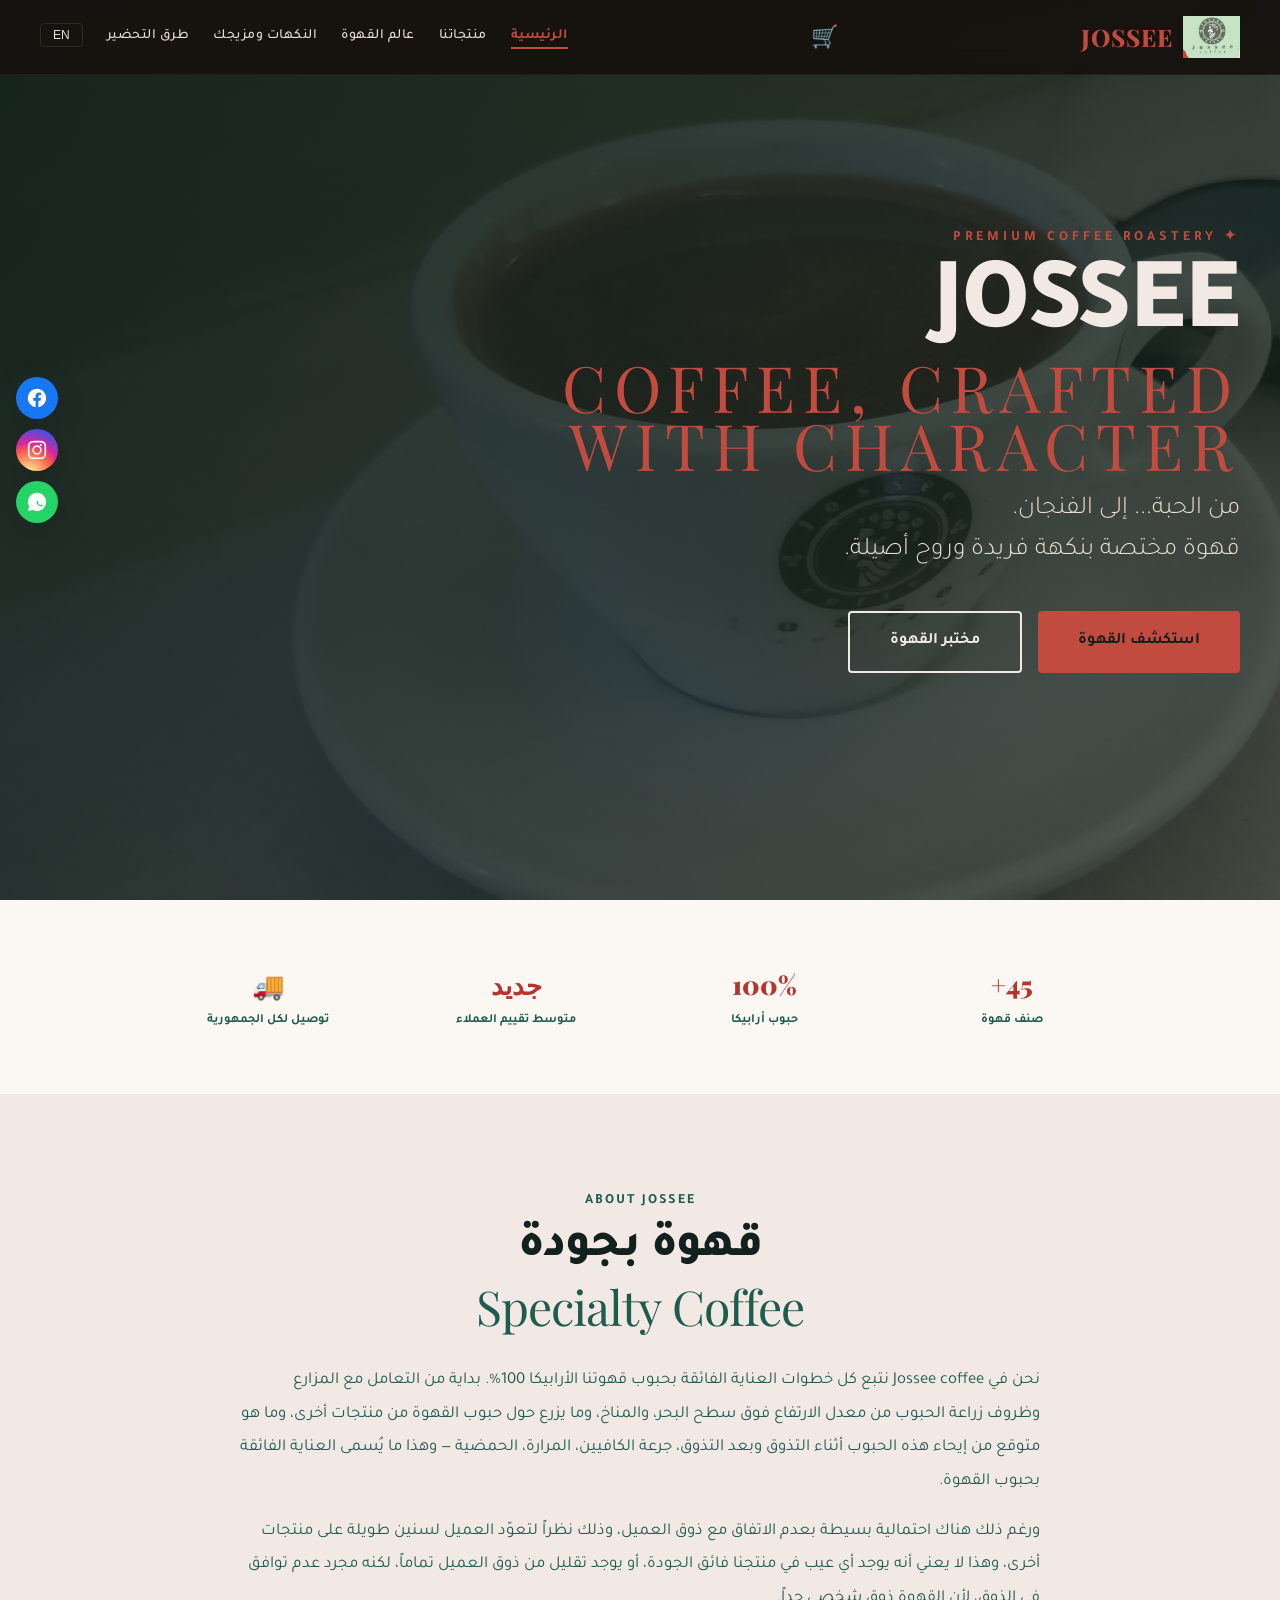
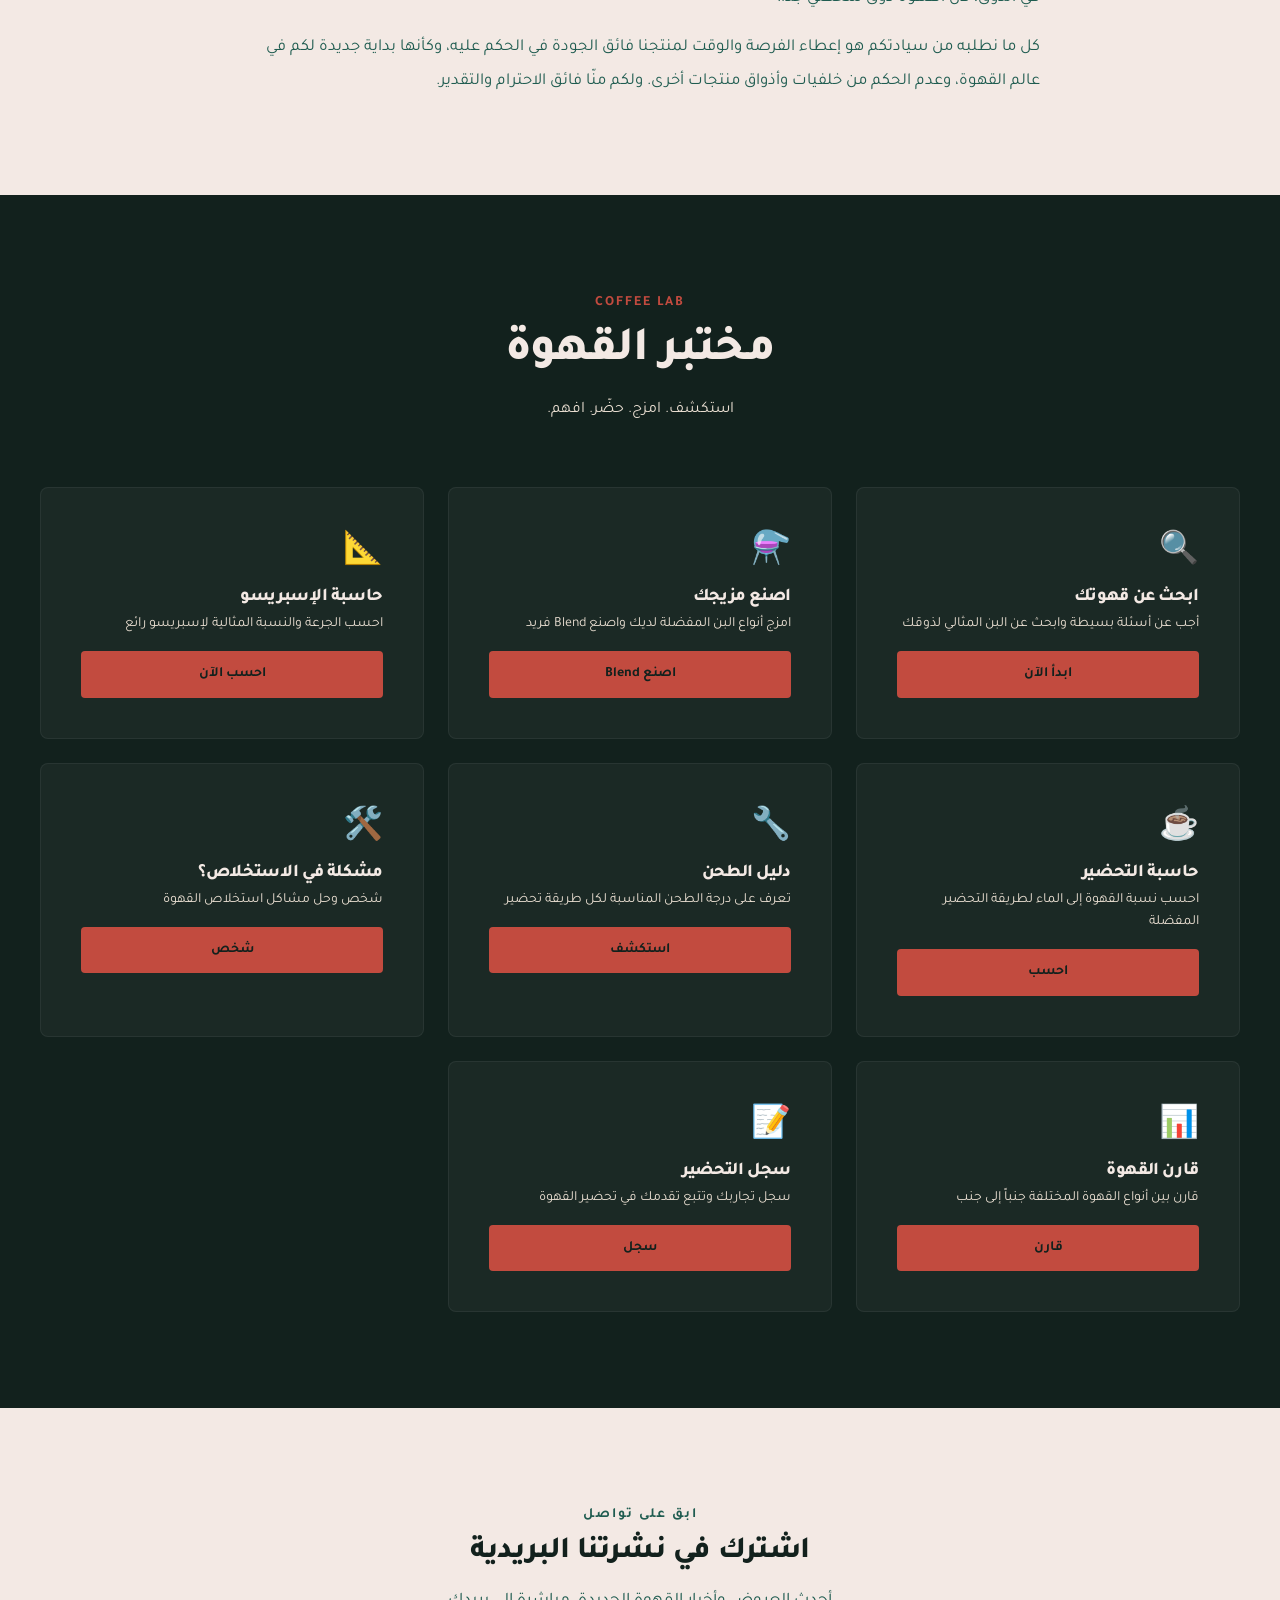
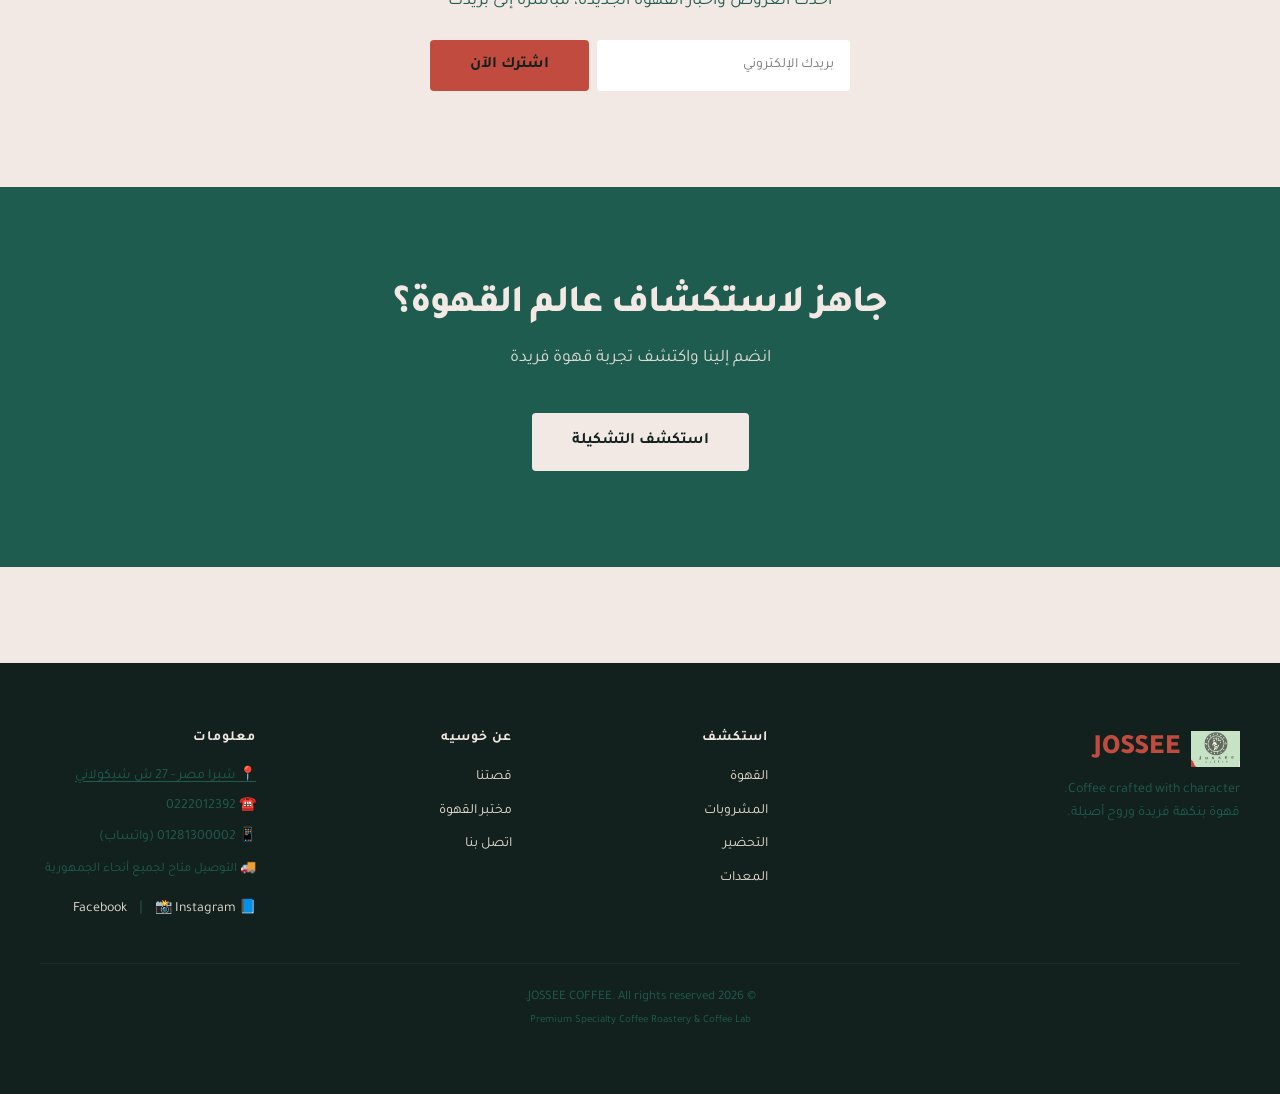
==== commit b17123e5: "Add files via upload" ====
--- a/index.html
+++ b/index.html
@@ -407,6 +407,35 @@
         .nav-links a:hover {
             color: var(--gold-light);
         }
+
+        .nav-links a.active-tab {
+            color: var(--gold-light);
+            font-weight: 700;
+            position: relative;
+        }
+
+        .nav-links a.active-tab::after {
+            content: '';
+            position: absolute;
+            right: 0;
+            left: 0;
+            bottom: -6px;
+            height: 2px;
+            background: var(--gold-light);
+        }
+
+        /* ============================================================
+           TAB PANELS — only the active panel is shown; switching tabs
+           replaces the long single-page scroll with focused sections.
+           ============================================================ */
+        .tab-panel {
+            display: none;
+        }
+
+        .tab-panel.active {
+            display: block;
+            animation: fadeIn 300ms ease;
+        }
         
         .nav-links .lang-toggle {
             background: none;
@@ -1471,14 +1500,11 @@
             🛒 <span class="cart-nav-badge" id="cartBadge" style="display:none;">0</span>
         </button>
         <ul class="nav-links" id="navLinks">
-            <li><a href="#home">الرئيسية</a></li>
-            <li><a href="#story">قصتنا</a></li>
-            <li><a href="#coffee">القهوة</a></li>
-            <li><a href="#brewing">التحضير</a></li>
-            <li><a href="#education">موسوعة القهوة</a></li>
-            <li><a href="#drinks">المشروبات</a></li>
-            <li><a href="#equipment">المعدات</a></li>
-            <li><a href="#lab">مختبر القهوة</a></li>
+            <li><a href="#tab-home" data-tab="home" class="tab-nav-link active-tab">الرئيسية</a></li>
+            <li><a href="#tab-products" data-tab="products" class="tab-nav-link">منتجاتنا</a></li>
+            <li><a href="#tab-about" data-tab="about" class="tab-nav-link">عالم القهوة</a></li>
+            <li><a href="#tab-flavors" data-tab="flavors" class="tab-nav-link">النكهات ومزيجك</a></li>
+            <li><a href="#tab-brewing" data-tab="brewing" class="tab-nav-link">طرق التحضير</a></li>
             <li>
                 <button class="lang-toggle" onclick="toggleLanguage()" aria-label="Toggle language">
                     EN
@@ -1488,40 +1514,10 @@
     </nav>
 
     <!-- ============================================================
-       HERO SECTION
+       TAB PANELS — each corresponds to one main-nav tab.
+       Only one panel is visible at a time (see .tab-panel CSS / JS).
        ============================================================ -->
-    <!-- ============================================================
-       OUR STORY — moved to lead the page, right after the hero,
-       as the brand's introduction (matches nav order: Home → Story → ...)
-       ============================================================ -->
-    <section id="story" style="background: var(--beige);">
-        <div class="container grid-2" style="align-items: center;">
-            <div class="coffee-image scroll-reveal" style="height: 450px;">
-                <img src="https://images.unsplash.com/photo-1447933601403-0c6688de566e?w=800&q=80" alt="Coffee farm" loading="lazy">
-            </div>
-            <div class="scroll-reveal">
-                <span class="section-label" style="text-align: right;">OUR STORY</span>
-                <h2 style="font-size: clamp(1.8rem, 3vw, 2.8rem); margin: var(--space-md) 0;">
-                    قصة خوسيه<br>
-                    <span style="color: var(--coffee-brown);">شغف القهوة</span>
-                </h2>
-                <p style="color: var(--coffee-brown); line-height: 1.8; margin-bottom: var(--space-md);">
-                    بدأت رحلة خوسيه بشغف بسيط: تقديم فنجان قهوة لا يشبه غيره. اخترنا اسم "خوسيه" ليحمل معه
-                    روح المغامرة والاكتشاف، ومن يومها ونحن نبحث عن أفضل حبوب الأرابيكا حول العالم — من مرتفعات
-                    إثيوبيا وكينيا، إلى وديان أمريكا الجنوبية، وسهول اليمن — لنقدّم لعملائنا تجربة قهوة حقيقية،
-                    بعيدة عن الاستسهال والتسويق الفارغ.
-                </p>
-                <p style="color: var(--coffee-brown); line-height: 1.8;">
-                    نقدم قهوة أرابيكا مختصة لا تُقارن بالقهوة التجارية ذات القوام الكثيف جداً
-                    حيث أنها غالباً مضاف إليها مواد كيميائية ضارة.
-                </p>
-            </div>
-        </div>
-    </section>
-
-    <!-- ============================================================
-       HERO SECTION
-       ============================================================ -->
+    <div class="tab-panel active" id="tab-home" data-tab-panel="home" role="tabpanel" aria-label="الرئيسية">
     <section class="hero" id="home">
         <div class="hero-background">
             <img src="assets/jossee-hero-cup.jpg" alt="قهوة تركية بكوب Jossee الأصلي" loading="eager" fetchpriority="high">
@@ -1543,9 +1539,6 @@
         </div>
     </section>
 
-    <!-- ============================================================
-       TRUST / INFO BADGES
-       ============================================================ -->
     <section style="background: var(--cream); padding-top: var(--space-lg); padding-bottom: var(--space-lg);">
         <div class="trust-badges">
             <div class="trust-badge">
@@ -1567,9 +1560,6 @@
         </div>
     </section>
 
-    <!-- ============================================================
-       BRAND INTRODUCTION
-       ============================================================ -->
     <section style="background: var(--beige);">
         <div class="container scroll-reveal" style="text-align: center; max-width: 800px; margin: 0 auto;">
             <span class="section-label">ABOUT JOSSEE</span>
@@ -1596,9 +1586,70 @@
         </div>
     </section>
 
-    <!-- ============================================================
-       COFFEE CATALOG
-       ============================================================ -->
+    <section id="lab" style="background: var(--espresso-black); color: var(--beige);">
+        <div class="container">
+            <div style="text-align: center; margin-bottom: var(--space-2xl);">
+                <span style="color: var(--gold-light); font-weight: 700; letter-spacing: 2px; font-size: 14px;">COFFEE LAB</span>
+                <h2 class="section-title" style="color: var(--beige);">مختبر القهوة</h2>
+                <p style="color: var(--sand); max-width: 600px; margin: var(--space-sm) auto 0;">استكشف. امزج. حضّر. افهم.</p>
+            </div>
+
+            <div class="grid-3" id="labGrid">
+                <div class="lab-card">
+                    <div class="lab-icon">🔍</div>
+                    <h3 class="lab-title">ابحث عن قهوتك</h3>
+                    <p class="lab-desc">أجب عن أسئلة بسيطة وابحث عن البن المثالي لذوقك</p>
+                    <a href="#find-coffee" class="btn btn-primary" style="width: 100%; justify-content: center; padding: 12px; font-size: 14px;">ابدأ الآن</a>
+                </div>
+                <div class="lab-card">
+                    <div class="lab-icon">⚗️</div>
+                    <h3 class="lab-title">اصنع مزيجك</h3>
+                    <p class="lab-desc">امزج أنواع البن المفضلة لديك واصنع Blend فريد</p>
+                    <a href="#blend-builder" class="btn btn-primary" style="width: 100%; justify-content: center; padding: 12px; font-size: 14px;">اصنع Blend</a>
+                </div>
+                <div class="lab-card">
+                    <div class="lab-icon">📐</div>
+                    <h3 class="lab-title">حاسبة الإسبريسو</h3>
+                    <p class="lab-desc">احسب الجرعة والنسبة المثالية لإسبريسو رائع</p>
+                    <a href="#espresso-calc" class="btn btn-primary" style="width: 100%; justify-content: center; padding: 12px; font-size: 14px;">احسب الآن</a>
+                </div>
+                <div class="lab-card">
+                    <div class="lab-icon">☕</div>
+                    <h3 class="lab-title">حاسبة التحضير</h3>
+                    <p class="lab-desc">احسب نسبة القهوة إلى الماء لطريقة التحضير المفضلة</p>
+                    <a href="#brew-calc" class="btn btn-primary" style="width: 100%; justify-content: center; padding: 12px; font-size: 14px;">احسب</a>
+                </div>
+                <div class="lab-card">
+                    <div class="lab-icon">🔧</div>
+                    <h3 class="lab-title">دليل الطحن</h3>
+                    <p class="lab-desc">تعرف على درجة الطحن المناسبة لكل طريقة تحضير</p>
+                    <a href="#grind-guide" class="btn btn-primary" style="width: 100%; justify-content: center; padding: 12px; font-size: 14px;">استكشف</a>
+                </div>
+                <div class="lab-card">
+                    <div class="lab-icon">🛠️</div>
+                    <h3 class="lab-title">مشكلة في الاستخلاص؟</h3>
+                    <p class="lab-desc">شخص وحل مشاكل استخلاص القهوة</p>
+                    <a href="#troubleshooter" class="btn btn-primary" style="width: 100%; justify-content: center; padding: 12px; font-size: 14px;">شخص</a>
+                </div>
+                <div class="lab-card">
+                    <div class="lab-icon">📊</div>
+                    <h3 class="lab-title">قارن القهوة</h3>
+                    <p class="lab-desc">قارن بين أنواع القهوة المختلفة جنباً إلى جنب</p>
+                    <a href="#coffee-comparison" class="btn btn-primary" style="width: 100%; justify-content: center; padding: 12px; font-size: 14px;">قارن</a>
+                </div>
+                <div class="lab-card">
+                    <div class="lab-icon">📝</div>
+                    <h3 class="lab-title">سجل التحضير</h3>
+                    <p class="lab-desc">سجل تجاربك وتتبع تقدمك في تحضير القهوة</p>
+                    <a href="#brew-log" class="btn btn-primary" style="width: 100%; justify-content: center; padding: 12px; font-size: 14px;">سجل</a>
+                </div>
+            </div>
+        </div>
+    </section>
+
+    </div>
+
+    <div class="tab-panel" id="tab-products" data-tab-panel="products" role="tabpanel" aria-label="منتجاتنا">
     <section id="coffee" style="background: var(--cream);">
         <div class="container">
             <div style="text-align: center; margin-bottom: var(--space-2xl);">
@@ -1622,9 +1673,6 @@
         </div>
     </section>
 
-    <!-- ============================================================
-       COFFEE PHILOSOPHY
-       ============================================================ -->
     <section style="background: var(--beige);">
         <div class="container grid-2" style="align-items: center;">
             <div class="scroll-reveal">
@@ -1648,9 +1696,143 @@
         </div>
     </section>
 
-    <!-- ============================================================
-       FLAVOR EXPLORER
-       ============================================================ -->
+    <section id="find-coffee" style="background: var(--cream);">
+        <div class="container" style="max-width: 900px;">
+            <div style="text-align: center; margin-bottom: var(--space-2xl);">
+                <span class="section-label">FIND YOUR COFFEE</span>
+                <h2 class="section-title">ابحث عن قهوتك المثالية</h2>
+                <p class="section-subtitle">أجب عن الأسئلة لنجد لك البن الأنسب لذوقك</p>
+            </div>
+
+            <div style="background: var(--beige); padding: var(--space-2xl); border-radius: var(--radius-lg); border: 1px solid rgba(23,18,15,0.06);">
+                <div style="margin-bottom: var(--space-xl);">
+                    <div style="display: flex; justify-content: space-between; align-items: center; margin-bottom: var(--space-sm);">
+                        <label style="font-weight: 700; font-size: 16px;">القوام (Body)</label>
+                        <span style="font-size: 14px; color: var(--coffee-brown);">خفيف ← ثقيل</span>
+                    </div>
+                    <input type="range" id="prefBody" min="1" max="10" value="5" class="blend-slider" aria-label="القوام المفضل من 1 إلى 10" style="width: 100%; height: 6px;">
+                </div>
+
+                <div style="margin-bottom: var(--space-xl);">
+                    <div style="display: flex; justify-content: space-between; align-items: center; margin-bottom: var(--space-sm);">
+                        <label style="font-weight: 700; font-size: 16px;">الحمضية (Acidity)</label>
+                        <span style="font-size: 14px; color: var(--coffee-brown);">منخفضة ← مرتفعة</span>
+                    </div>
+                    <input type="range" id="prefAcidity" min="1" max="10" value="5" class="blend-slider" aria-label="الحمضية المفضلة من 1 إلى 10" style="width: 100%; height: 6px;">
+                </div>
+
+                <div style="margin-bottom: var(--space-xl);">
+                    <div style="display: flex; justify-content: space-between; align-items: center; margin-bottom: var(--space-sm);">
+                        <label style="font-weight: 700; font-size: 16px;">الحلاوة (Sweetness)</label>
+                        <span style="font-size: 14px; color: var(--coffee-brown);">منخفضة ← مرتفعة</span>
+                    </div>
+                    <input type="range" id="prefSweetness" min="1" max="10" value="6" class="blend-slider" aria-label="الحلاوة المفضلة من 1 إلى 10" style="width: 100%; height: 6px;">
+                </div>
+
+                <div style="margin-bottom: var(--space-xl);">
+                    <label style="display: block; font-weight: 700; font-size: 16px; margin-bottom: var(--space-sm);">النكهة المفضلة</label>
+                    <div style="display: flex; flex-wrap: wrap; gap: var(--space-sm);">
+                        <button class="flavor-pref-btn" data-flavor="chocolate" style="padding: 8px 16px; border: 2px solid rgba(23,18,15,0.08); border-radius: var(--radius-sm); background: transparent; cursor: pointer; transition: all var(--transition-fast); font-size: 13px;">🍫 شوكولاتة</button>
+                        <button class="flavor-pref-btn" data-flavor="caramel" style="padding: 8px 16px; border: 2px solid rgba(23,18,15,0.08); border-radius: var(--radius-sm); background: transparent; cursor: pointer; transition: all var(--transition-fast); font-size: 13px;">🍯 كراميل</button>
+                        <button class="flavor-pref-btn" data-flavor="fruitiness" style="padding: 8px 16px; border: 2px solid rgba(23,18,15,0.08); border-radius: var(--radius-sm); background: transparent; cursor: pointer; transition: all var(--transition-fast); font-size: 13px;">🍓 فواكه</button>
+                        <button class="flavor-pref-btn" data-flavor="floral" style="padding: 8px 16px; border: 2px solid rgba(23,18,15,0.08); border-radius: var(--radius-sm); background: transparent; cursor: pointer; transition: all var(--transition-fast); font-size: 13px;">🌸 زهور</button>
+                        <button class="flavor-pref-btn" data-flavor="nutty" style="padding: 8px 16px; border: 2px solid rgba(23,18,15,0.08); border-radius: var(--radius-sm); background: transparent; cursor: pointer; transition: all var(--transition-fast); font-size: 13px;">🥜 جوزي</button>
+                        <button class="flavor-pref-btn" data-flavor="spice" style="padding: 8px 16px; border: 2px solid rgba(23,18,15,0.08); border-radius: var(--radius-sm); background: transparent; cursor: pointer; transition: all var(--transition-fast); font-size: 13px;">🌶️ حار</button>
+                    </div>
+                    <div id="selectedFlavors" style="margin-top: var(--space-sm); font-size: 14px; color: var(--coffee-brown);"></div>
+                </div>
+
+                <button id="findCoffeeBtn" class="btn btn-primary" style="width: 100%; justify-content: center; padding: 16px; font-size: 18px;">
+                    ابحث عن قهوتي
+                </button>
+
+                <div id="finderResults" role="region" aria-live="polite" aria-label="نتائج البحث عن قهوتك" style="display: none; margin-top: var(--space-xl);">
+                    <h4 style="font-size: 16px; margin-bottom: var(--space-md);">النتائج المطابقة</h4>
+                    <div id="finderResultsList" style="display: grid; grid-template-columns: 1fr 1fr; gap: var(--space-md);"></div>
+                </div>
+            </div>
+        </div>
+    </section>
+
+    <section id="coffee-comparison" style="background: var(--beige);">
+        <div class="container" style="max-width: 900px;">
+            <div style="text-align: center; margin-bottom: var(--space-2xl);">
+                <span class="section-label">COMPARE</span>
+                <h2 class="section-title">قارن بين أنواع القهوة</h2>
+                <p class="section-subtitle">اختر حتى 3 أنواع لمقارنتها جنباً إلى جنب</p>
+            </div>
+
+            <div style="background: var(--cream); padding: var(--space-xl); border-radius: var(--radius-lg); border: 1px solid rgba(23,18,15,0.06);">
+                <div class="grid-3" style="gap: var(--space-md); margin-bottom: var(--space-xl);">
+                    <select id="compare1" class="blend-bean-select" style="background: white; color: var(--espresso-black); border-color: rgba(23,18,15,0.12);">
+                        <option value="">اختر النوع الأول</option>
+                    </select>
+                    <select id="compare2" class="blend-bean-select" style="background: white; color: var(--espresso-black); border-color: rgba(23,18,15,0.12);">
+                        <option value="">اختر النوع الثاني</option>
+                    </select>
+                    <select id="compare3" class="blend-bean-select" style="background: white; color: var(--espresso-black); border-color: rgba(23,18,15,0.12);">
+                        <option value="">اختر النوع الثالث (اختياري)</option>
+                    </select>
+                </div>
+
+                <button id="compareBtn" class="btn btn-primary" style="width: 100%; justify-content: center; padding: 14px; font-size: 16px;">قارن الآن</button>
+
+                <div id="comparisonResults" role="region" aria-live="polite" aria-label="نتائج المقارنة" style="display: none; margin-top: var(--space-xl); overflow-x: auto;">
+                    <table style="width: 100%; border-collapse: collapse; font-size: 14px;">
+                        <thead>
+                            <tr id="compareHeaders" style="background: var(--espresso-black); color: var(--beige);">
+                                <th style="padding: var(--space-md); text-align: right;">الخاصية</th>
+                            </tr>
+                        </thead>
+                        <tbody id="compareBody"></tbody>
+                    </table>
+                </div>
+            </div>
+        </div>
+    </section>
+
+    </div>
+
+    <div class="tab-panel" id="tab-about" data-tab-panel="about" role="tabpanel" aria-label="عالم القهوة">
+    <section id="story" style="background: var(--beige);">
+        <div class="container grid-2" style="align-items: center;">
+            <div class="coffee-image scroll-reveal" style="height: 450px;">
+                <img src="https://images.unsplash.com/photo-1447933601403-0c6688de566e?w=800&q=80" alt="Coffee farm" loading="lazy">
+            </div>
+            <div class="scroll-reveal">
+                <span class="section-label" style="text-align: right;">OUR STORY</span>
+                <h2 style="font-size: clamp(1.8rem, 3vw, 2.8rem); margin: var(--space-md) 0;">
+                    قصة خوسيه<br>
+                    <span style="color: var(--coffee-brown);">شغف القهوة</span>
+                </h2>
+                <p style="color: var(--coffee-brown); line-height: 1.8; margin-bottom: var(--space-md);">
+                    بدأت رحلة خوسيه بشغف بسيط: تقديم فنجان قهوة لا يشبه غيره. اخترنا اسم "خوسيه" ليحمل معه
+                    روح المغامرة والاكتشاف، ومن يومها ونحن نبحث عن أفضل حبوب الأرابيكا حول العالم — من مرتفعات
+                    إثيوبيا وكينيا، إلى وديان أمريكا الجنوبية، وسهول اليمن — لنقدّم لعملائنا تجربة قهوة حقيقية،
+                    بعيدة عن الاستسهال والتسويق الفارغ.
+                </p>
+                <p style="color: var(--coffee-brown); line-height: 1.8;">
+                    نقدم قهوة أرابيكا مختصة لا تُقارن بالقهوة التجارية ذات القوام الكثيف جداً
+                    حيث أنها غالباً مضاف إليها مواد كيميائية ضارة.
+                </p>
+            </div>
+        </div>
+    </section>
+
+    <section id="education" style="background: var(--beige);">
+        <div class="container">
+            <div style="text-align: center; margin-bottom: var(--space-2xl);">
+                <span class="section-label">COFFEE EDUCATION</span>
+                <h2 class="section-title">موسوعة القهوة</h2>
+                <p class="section-subtitle">تعرف على أساسيات القهوة في دقيقة</p>
+            </div>
+            <div id="educationList" style="max-width: 780px; margin: 0 auto; display: flex; flex-direction: column; gap: var(--space-sm);" role="list"></div>
+        </div>
+    </section>
+
+    </div>
+
+    <div class="tab-panel" id="tab-flavors" data-tab-panel="flavors" role="tabpanel" aria-label="النكهات ومزيجك">
     <section id="flavors" style="background: var(--cream);">
         <div class="container">
             <div style="text-align: center; margin-bottom: var(--space-2xl);">
@@ -1686,9 +1868,6 @@
         </div>
     </section>
 
-    <!-- ============================================================
-       FLAVOR WHEEL
-       ============================================================ -->
     <section id="flavor-wheel" style="background: var(--beige);">
         <div class="container">
             <div style="text-align: center; margin-bottom: var(--space-2xl);">
@@ -1793,230 +1972,6 @@
         </div>
     </section>
 
-    <!-- ============================================================
-       BREWING METHODS
-       ============================================================ -->
-    <section id="brewing" style="background: var(--cream);">
-        <div class="container">
-            <div style="text-align: center; margin-bottom: var(--space-2xl);">
-                <span class="section-label">BREWING</span>
-                <h2 class="section-title">طرق التحضير</h2>
-                <p class="section-subtitle">اكتشف أفضل طرق تحضير القهوة</p>
-            </div>
-            <div class="grid-3" id="brewGrid"></div>
-        </div>
-    </section>
-
-    <!-- ============================================================
-       COFFEE EDUCATION (بند 137-138 من البرومبت)
-       ============================================================ -->
-    <section id="education" style="background: var(--beige);">
-        <div class="container">
-            <div style="text-align: center; margin-bottom: var(--space-2xl);">
-                <span class="section-label">COFFEE EDUCATION</span>
-                <h2 class="section-title">موسوعة القهوة</h2>
-                <p class="section-subtitle">تعرف على أساسيات القهوة في دقيقة</p>
-            </div>
-            <div id="educationList" style="max-width: 780px; margin: 0 auto; display: flex; flex-direction: column; gap: var(--space-sm);" role="list"></div>
-        </div>
-    </section>
-
-    <!-- ============================================================
-       DRINKS ENCYCLOPEDIA
-       ============================================================ -->
-    <section id="drinks" style="background: var(--beige);">
-        <div class="container">
-            <div style="text-align: center; margin-bottom: var(--space-2xl);">
-                <span class="section-label">DRINKS</span>
-                <h2 class="section-title">موسوعة المشروبات</h2>
-                <p class="section-subtitle">اكتشف تشكيلة مشروبات القهوة المتنوعة</p>
-            </div>
-            <div class="grid-4" id="drinkGrid" role="list"></div>
-        </div>
-    </section>
-
-    <!-- ============================================================
-       EQUIPMENT
-       ============================================================ -->
-    <section id="equipment" style="background: var(--cream);">
-        <div class="container">
-            <div style="text-align: center; margin-bottom: var(--space-2xl);">
-                <span class="section-label">EQUIPMENT</span>
-                <h2 class="section-title">دليل المعدات</h2>
-                <p class="section-subtitle">المعدات الأساسية لتحضير القهوة المختصة</p>
-            </div>
-            <div class="grid-4" id="equipmentGrid" role="list"></div>
-        </div>
-    </section>
-
-    <!-- ============================================================
-       COFFEE LAB
-       ============================================================ -->
-    <section id="lab" style="background: var(--espresso-black); color: var(--beige);">
-        <div class="container">
-            <div style="text-align: center; margin-bottom: var(--space-2xl);">
-                <span style="color: var(--gold-light); font-weight: 700; letter-spacing: 2px; font-size: 14px;">COFFEE LAB</span>
-                <h2 class="section-title" style="color: var(--beige);">مختبر القهوة</h2>
-                <p style="color: var(--sand); max-width: 600px; margin: var(--space-sm) auto 0;">استكشف. امزج. حضّر. افهم.</p>
-            </div>
-
-            <div class="grid-3" id="labGrid">
-                <div class="lab-card">
-                    <div class="lab-icon">🔍</div>
-                    <h3 class="lab-title">ابحث عن قهوتك</h3>
-                    <p class="lab-desc">أجب عن أسئلة بسيطة وابحث عن البن المثالي لذوقك</p>
-                    <a href="#find-coffee" class="btn btn-primary" style="width: 100%; justify-content: center; padding: 12px; font-size: 14px;">ابدأ الآن</a>
-                </div>
-                <div class="lab-card">
-                    <div class="lab-icon">⚗️</div>
-                    <h3 class="lab-title">اصنع مزيجك</h3>
-                    <p class="lab-desc">امزج أنواع البن المفضلة لديك واصنع Blend فريد</p>
-                    <a href="#blend-builder" class="btn btn-primary" style="width: 100%; justify-content: center; padding: 12px; font-size: 14px;">اصنع Blend</a>
-                </div>
-                <div class="lab-card">
-                    <div class="lab-icon">📐</div>
-                    <h3 class="lab-title">حاسبة الإسبريسو</h3>
-                    <p class="lab-desc">احسب الجرعة والنسبة المثالية لإسبريسو رائع</p>
-                    <a href="#espresso-calc" class="btn btn-primary" style="width: 100%; justify-content: center; padding: 12px; font-size: 14px;">احسب الآن</a>
-                </div>
-                <div class="lab-card">
-                    <div class="lab-icon">☕</div>
-                    <h3 class="lab-title">حاسبة التحضير</h3>
-                    <p class="lab-desc">احسب نسبة القهوة إلى الماء لطريقة التحضير المفضلة</p>
-                    <a href="#brew-calc" class="btn btn-primary" style="width: 100%; justify-content: center; padding: 12px; font-size: 14px;">احسب</a>
-                </div>
-                <div class="lab-card">
-                    <div class="lab-icon">🔧</div>
-                    <h3 class="lab-title">دليل الطحن</h3>
-                    <p class="lab-desc">تعرف على درجة الطحن المناسبة لكل طريقة تحضير</p>
-                    <a href="#grind-guide" class="btn btn-primary" style="width: 100%; justify-content: center; padding: 12px; font-size: 14px;">استكشف</a>
-                </div>
-                <div class="lab-card">
-                    <div class="lab-icon">🛠️</div>
-                    <h3 class="lab-title">مشكلة في الاستخلاص؟</h3>
-                    <p class="lab-desc">شخص وحل مشاكل استخلاص القهوة</p>
-                    <a href="#troubleshooter" class="btn btn-primary" style="width: 100%; justify-content: center; padding: 12px; font-size: 14px;">شخص</a>
-                </div>
-                <div class="lab-card">
-                    <div class="lab-icon">📊</div>
-                    <h3 class="lab-title">قارن القهوة</h3>
-                    <p class="lab-desc">قارن بين أنواع القهوة المختلفة جنباً إلى جنب</p>
-                    <a href="#coffee-comparison" class="btn btn-primary" style="width: 100%; justify-content: center; padding: 12px; font-size: 14px;">قارن</a>
-                </div>
-                <div class="lab-card">
-                    <div class="lab-icon">📝</div>
-                    <h3 class="lab-title">سجل التحضير</h3>
-                    <p class="lab-desc">سجل تجاربك وتتبع تقدمك في تحضير القهوة</p>
-                    <a href="#brew-log" class="btn btn-primary" style="width: 100%; justify-content: center; padding: 12px; font-size: 14px;">سجل</a>
-                </div>
-            </div>
-        </div>
-    </section>
-
-    <!-- ============================================================
-       FIND YOUR COFFEE
-       ============================================================ -->
-    <section id="find-coffee" style="background: var(--cream);">
-        <div class="container" style="max-width: 900px;">
-            <div style="text-align: center; margin-bottom: var(--space-2xl);">
-                <span class="section-label">FIND YOUR COFFEE</span>
-                <h2 class="section-title">ابحث عن قهوتك المثالية</h2>
-                <p class="section-subtitle">أجب عن الأسئلة لنجد لك البن الأنسب لذوقك</p>
-            </div>
-
-            <div style="background: var(--beige); padding: var(--space-2xl); border-radius: var(--radius-lg); border: 1px solid rgba(23,18,15,0.06);">
-                <div style="margin-bottom: var(--space-xl);">
-                    <div style="display: flex; justify-content: space-between; align-items: center; margin-bottom: var(--space-sm);">
-                        <label style="font-weight: 700; font-size: 16px;">القوام (Body)</label>
-                        <span style="font-size: 14px; color: var(--coffee-brown);">خفيف ← ثقيل</span>
-                    </div>
-                    <input type="range" id="prefBody" min="1" max="10" value="5" class="blend-slider" aria-label="القوام المفضل من 1 إلى 10" style="width: 100%; height: 6px;">
-                </div>
-
-                <div style="margin-bottom: var(--space-xl);">
-                    <div style="display: flex; justify-content: space-between; align-items: center; margin-bottom: var(--space-sm);">
-                        <label style="font-weight: 700; font-size: 16px;">الحمضية (Acidity)</label>
-                        <span style="font-size: 14px; color: var(--coffee-brown);">منخفضة ← مرتفعة</span>
-                    </div>
-                    <input type="range" id="prefAcidity" min="1" max="10" value="5" class="blend-slider" aria-label="الحمضية المفضلة من 1 إلى 10" style="width: 100%; height: 6px;">
-                </div>
-
-                <div style="margin-bottom: var(--space-xl);">
-                    <div style="display: flex; justify-content: space-between; align-items: center; margin-bottom: var(--space-sm);">
-                        <label style="font-weight: 700; font-size: 16px;">الحلاوة (Sweetness)</label>
-                        <span style="font-size: 14px; color: var(--coffee-brown);">منخفضة ← مرتفعة</span>
-                    </div>
-                    <input type="range" id="prefSweetness" min="1" max="10" value="6" class="blend-slider" aria-label="الحلاوة المفضلة من 1 إلى 10" style="width: 100%; height: 6px;">
-                </div>
-
-                <div style="margin-bottom: var(--space-xl);">
-                    <label style="display: block; font-weight: 700; font-size: 16px; margin-bottom: var(--space-sm);">النكهة المفضلة</label>
-                    <div style="display: flex; flex-wrap: wrap; gap: var(--space-sm);">
-                        <button class="flavor-pref-btn" data-flavor="chocolate" style="padding: 8px 16px; border: 2px solid rgba(23,18,15,0.08); border-radius: var(--radius-sm); background: transparent; cursor: pointer; transition: all var(--transition-fast); font-size: 13px;">🍫 شوكولاتة</button>
-                        <button class="flavor-pref-btn" data-flavor="caramel" style="padding: 8px 16px; border: 2px solid rgba(23,18,15,0.08); border-radius: var(--radius-sm); background: transparent; cursor: pointer; transition: all var(--transition-fast); font-size: 13px;">🍯 كراميل</button>
-                        <button class="flavor-pref-btn" data-flavor="fruitiness" style="padding: 8px 16px; border: 2px solid rgba(23,18,15,0.08); border-radius: var(--radius-sm); background: transparent; cursor: pointer; transition: all var(--transition-fast); font-size: 13px;">🍓 فواكه</button>
-                        <button class="flavor-pref-btn" data-flavor="floral" style="padding: 8px 16px; border: 2px solid rgba(23,18,15,0.08); border-radius: var(--radius-sm); background: transparent; cursor: pointer; transition: all var(--transition-fast); font-size: 13px;">🌸 زهور</button>
-                        <button class="flavor-pref-btn" data-flavor="nutty" style="padding: 8px 16px; border: 2px solid rgba(23,18,15,0.08); border-radius: var(--radius-sm); background: transparent; cursor: pointer; transition: all var(--transition-fast); font-size: 13px;">🥜 جوزي</button>
-                        <button class="flavor-pref-btn" data-flavor="spice" style="padding: 8px 16px; border: 2px solid rgba(23,18,15,0.08); border-radius: var(--radius-sm); background: transparent; cursor: pointer; transition: all var(--transition-fast); font-size: 13px;">🌶️ حار</button>
-                    </div>
-                    <div id="selectedFlavors" style="margin-top: var(--space-sm); font-size: 14px; color: var(--coffee-brown);"></div>
-                </div>
-
-                <button id="findCoffeeBtn" class="btn btn-primary" style="width: 100%; justify-content: center; padding: 16px; font-size: 18px;">
-                    ابحث عن قهوتي
-                </button>
-
-                <div id="finderResults" role="region" aria-live="polite" aria-label="نتائج البحث عن قهوتك" style="display: none; margin-top: var(--space-xl);">
-                    <h4 style="font-size: 16px; margin-bottom: var(--space-md);">النتائج المطابقة</h4>
-                    <div id="finderResultsList" style="display: grid; grid-template-columns: 1fr 1fr; gap: var(--space-md);"></div>
-                </div>
-            </div>
-        </div>
-    </section>
-
-    <!-- ============================================================
-       COFFEE COMPARISON
-       ============================================================ -->
-    <section id="coffee-comparison" style="background: var(--beige);">
-        <div class="container" style="max-width: 900px;">
-            <div style="text-align: center; margin-bottom: var(--space-2xl);">
-                <span class="section-label">COMPARE</span>
-                <h2 class="section-title">قارن بين أنواع القهوة</h2>
-                <p class="section-subtitle">اختر حتى 3 أنواع لمقارنتها جنباً إلى جنب</p>
-            </div>
-
-            <div style="background: var(--cream); padding: var(--space-xl); border-radius: var(--radius-lg); border: 1px solid rgba(23,18,15,0.06);">
-                <div class="grid-3" style="gap: var(--space-md); margin-bottom: var(--space-xl);">
-                    <select id="compare1" class="blend-bean-select" style="background: white; color: var(--espresso-black); border-color: rgba(23,18,15,0.12);">
-                        <option value="">اختر النوع الأول</option>
-                    </select>
-                    <select id="compare2" class="blend-bean-select" style="background: white; color: var(--espresso-black); border-color: rgba(23,18,15,0.12);">
-                        <option value="">اختر النوع الثاني</option>
-                    </select>
-                    <select id="compare3" class="blend-bean-select" style="background: white; color: var(--espresso-black); border-color: rgba(23,18,15,0.12);">
-                        <option value="">اختر النوع الثالث (اختياري)</option>
-                    </select>
-                </div>
-
-                <button id="compareBtn" class="btn btn-primary" style="width: 100%; justify-content: center; padding: 14px; font-size: 16px;">قارن الآن</button>
-
-                <div id="comparisonResults" role="region" aria-live="polite" aria-label="نتائج المقارنة" style="display: none; margin-top: var(--space-xl); overflow-x: auto;">
-                    <table style="width: 100%; border-collapse: collapse; font-size: 14px;">
-                        <thead>
-                            <tr id="compareHeaders" style="background: var(--espresso-black); color: var(--beige);">
-                                <th style="padding: var(--space-md); text-align: right;">الخاصية</th>
-                            </tr>
-                        </thead>
-                        <tbody id="compareBody"></tbody>
-                    </table>
-                </div>
-            </div>
-        </div>
-    </section>
-
-    <!-- ============================================================
-       BLEND BUILDER
-       ============================================================ -->
     <section id="blend-builder" style="background: var(--espresso-black); color: var(--beige);">
         <div class="container">
             <div style="text-align: center; margin-bottom: var(--space-2xl);">
@@ -2119,9 +2074,42 @@
         </div>
     </section>
 
-    <!-- ============================================================
-       ESPRESSO CALCULATOR
-       ============================================================ -->
+    </div>
+
+    <div class="tab-panel" id="tab-brewing" data-tab-panel="brewing" role="tabpanel" aria-label="طرق التحضير">
+    <section id="brewing" style="background: var(--cream);">
+        <div class="container">
+            <div style="text-align: center; margin-bottom: var(--space-2xl);">
+                <span class="section-label">BREWING</span>
+                <h2 class="section-title">طرق التحضير</h2>
+                <p class="section-subtitle">اكتشف أفضل طرق تحضير القهوة</p>
+            </div>
+            <div class="grid-3" id="brewGrid"></div>
+        </div>
+    </section>
+
+    <section id="drinks" style="background: var(--beige);">
+        <div class="container">
+            <div style="text-align: center; margin-bottom: var(--space-2xl);">
+                <span class="section-label">DRINKS</span>
+                <h2 class="section-title">موسوعة المشروبات</h2>
+                <p class="section-subtitle">اكتشف تشكيلة مشروبات القهوة المتنوعة</p>
+            </div>
+            <div class="grid-4" id="drinkGrid" role="list"></div>
+        </div>
+    </section>
+
+    <section id="equipment" style="background: var(--cream);">
+        <div class="container">
+            <div style="text-align: center; margin-bottom: var(--space-2xl);">
+                <span class="section-label">EQUIPMENT</span>
+                <h2 class="section-title">دليل المعدات</h2>
+                <p class="section-subtitle">المعدات الأساسية لتحضير القهوة المختصة</p>
+            </div>
+            <div class="grid-4" id="equipmentGrid" role="list"></div>
+        </div>
+    </section>
+
     <section id="espresso-calc" style="background: var(--beige);">
         <div class="container" style="max-width: 700px;">
             <div style="text-align: center; margin-bottom: var(--space-2xl);">
@@ -2175,9 +2163,6 @@
         </div>
     </section>
 
-    <!-- ============================================================
-       BREW CALCULATOR
-       ============================================================ -->
     <section id="brew-calc" style="background: var(--cream);">
         <div class="container" style="max-width: 700px;">
             <div style="text-align: center; margin-bottom: var(--space-2xl);">
@@ -2222,9 +2207,6 @@
         </div>
     </section>
 
-    <!-- ============================================================
-       GRIND GUIDE
-       ============================================================ -->
     <section id="grind-guide" style="background: var(--beige);">
         <div class="container" style="max-width: 900px;">
             <div style="text-align: center; margin-bottom: var(--space-2xl);">
@@ -2273,9 +2255,6 @@
         </div>
     </section>
 
-    <!-- ============================================================
-       TROUBLESHOOTER
-       ============================================================ -->
     <section id="troubleshooter" style="background: var(--cream);">
         <div class="container" style="max-width: 700px;">
             <div style="text-align: center; margin-bottom: var(--space-2xl);">
@@ -2319,9 +2298,6 @@
         </div>
     </section>
 
-    <!-- ============================================================
-       BREW LOG
-       ============================================================ -->
     <section id="brew-log" style="background: var(--beige);">
         <div class="container" style="max-width: 900px;">
             <div style="text-align: center; margin-bottom: var(--space-2xl);">
@@ -2401,8 +2377,10 @@
         </div>
     </section>
 
+    </div>
+
     <!-- ============================================================
-       NEWSLETTER
+       GLOBAL SECTIONS — shown under every tab
        ============================================================ -->
     <section style="background: var(--beige); text-align: center;">
         <div style="max-width: 600px; margin: 0 auto;">
@@ -2417,9 +2395,6 @@
         </div>
     </section>
 
-    <!-- ============================================================
-       CTA SECTION
-       ============================================================ -->
     <section style="background: var(--coffee-brown); color: var(--beige); text-align: center;">
         <div style="max-width: 700px; margin: 0 auto;">
             <h2 style="font-size: clamp(1.8rem, 3vw, 2.8rem); margin-bottom: var(--space-md);">جاهز لاستكشاف عالم القهوة؟</h2>
@@ -2427,6 +2402,7 @@
             <a href="#coffee" class="btn btn-primary" style="background: var(--beige); color: var(--espresso-black);">استكشف التشكيلة</a>
         </div>
     </section>
+
 
     <!-- ============================================================
        FOOTER
@@ -6426,5 +6402,74 @@
             console.log('☕ JOSSEE COFFEE — Coffee Crafted with Character');
         });
     </script>
+    <!-- ============================================================
+         TAB NAVIGATION — replaces the single long scroll with
+         click-to-switch panels (see .tab-panel CSS above).
+         ============================================================ -->
+    <script>
+        (function () {
+            // Maps every original section id to the tab panel that now contains it,
+            // so any existing link (hero buttons, lab hub, footer, etc.) still works.
+            const ID_TO_TAB = {
+                'home': 'home', 'lab': 'home',
+                'coffee': 'products', 'find-coffee': 'products', 'coffee-comparison': 'products',
+                'story': 'about', 'education': 'about',
+                'flavors': 'flavors', 'flavor-wheel': 'flavors', 'blend-builder': 'flavors',
+                'brewing': 'brewing', 'drinks': 'brewing', 'equipment': 'brewing',
+                'espresso-calc': 'brewing', 'brew-calc': 'brewing', 'grind-guide': 'brewing',
+                'troubleshooter': 'brewing', 'brew-log': 'brewing'
+            };
+
+            const panels = Array.from(document.querySelectorAll('.tab-panel'));
+            const navTabLinks = Array.from(document.querySelectorAll('.tab-nav-link'));
+            const reduceMotion = window.matchMedia && window.matchMedia('(prefers-reduced-motion: reduce)').matches;
+
+            function activateTab(tabKey) {
+                let didSwitch = false;
+                panels.forEach(p => {
+                    const isTarget = p.dataset.tabPanel === tabKey;
+                    if (isTarget && !p.classList.contains('active')) didSwitch = true;
+                    p.classList.toggle('active', isTarget);
+                });
+                navTabLinks.forEach(a => a.classList.toggle('active-tab', a.dataset.tab === tabKey));
+                if (didSwitch && typeof handleScrollReveal === 'function') {
+                    // let the just-shown panel's reveal elements catch up
+                    setTimeout(handleScrollReveal, 50);
+                }
+                return didSwitch;
+            }
+
+            document.addEventListener('click', function (e) {
+                const link = e.target.closest('a[href^="#"]');
+                if (!link) return;
+                const id = link.getAttribute('href').slice(1);
+                if (!id) return;
+
+                const tabKey = link.dataset.tab || ID_TO_TAB[id];
+                if (tabKey) {
+                    e.preventDefault();
+                    activateTab(tabKey);
+                    requestAnimationFrame(() => {
+                        const target = document.getElementById(id);
+                        if (target) target.scrollIntoView({ behavior: reduceMotion ? 'auto' : 'smooth', block: 'start' });
+                    });
+                }
+                // links to ids outside the tab system (e.g. #contact / footer) keep native scroll behavior
+            });
+
+            // Deep-linking: if the page was opened with a hash matching a known section, jump to its tab.
+            if (location.hash) {
+                const id = location.hash.slice(1);
+                const tabKey = ID_TO_TAB[id] || (id.startsWith('tab-') ? id.replace('tab-', '') : null);
+                if (tabKey) {
+                    activateTab(tabKey);
+                    setTimeout(() => {
+                        const target = document.getElementById(id);
+                        if (target) target.scrollIntoView({ behavior: 'auto', block: 'start' });
+                    }, 60);
+                }
+            }
+        })();
+    </script>
 </body>
 </html>
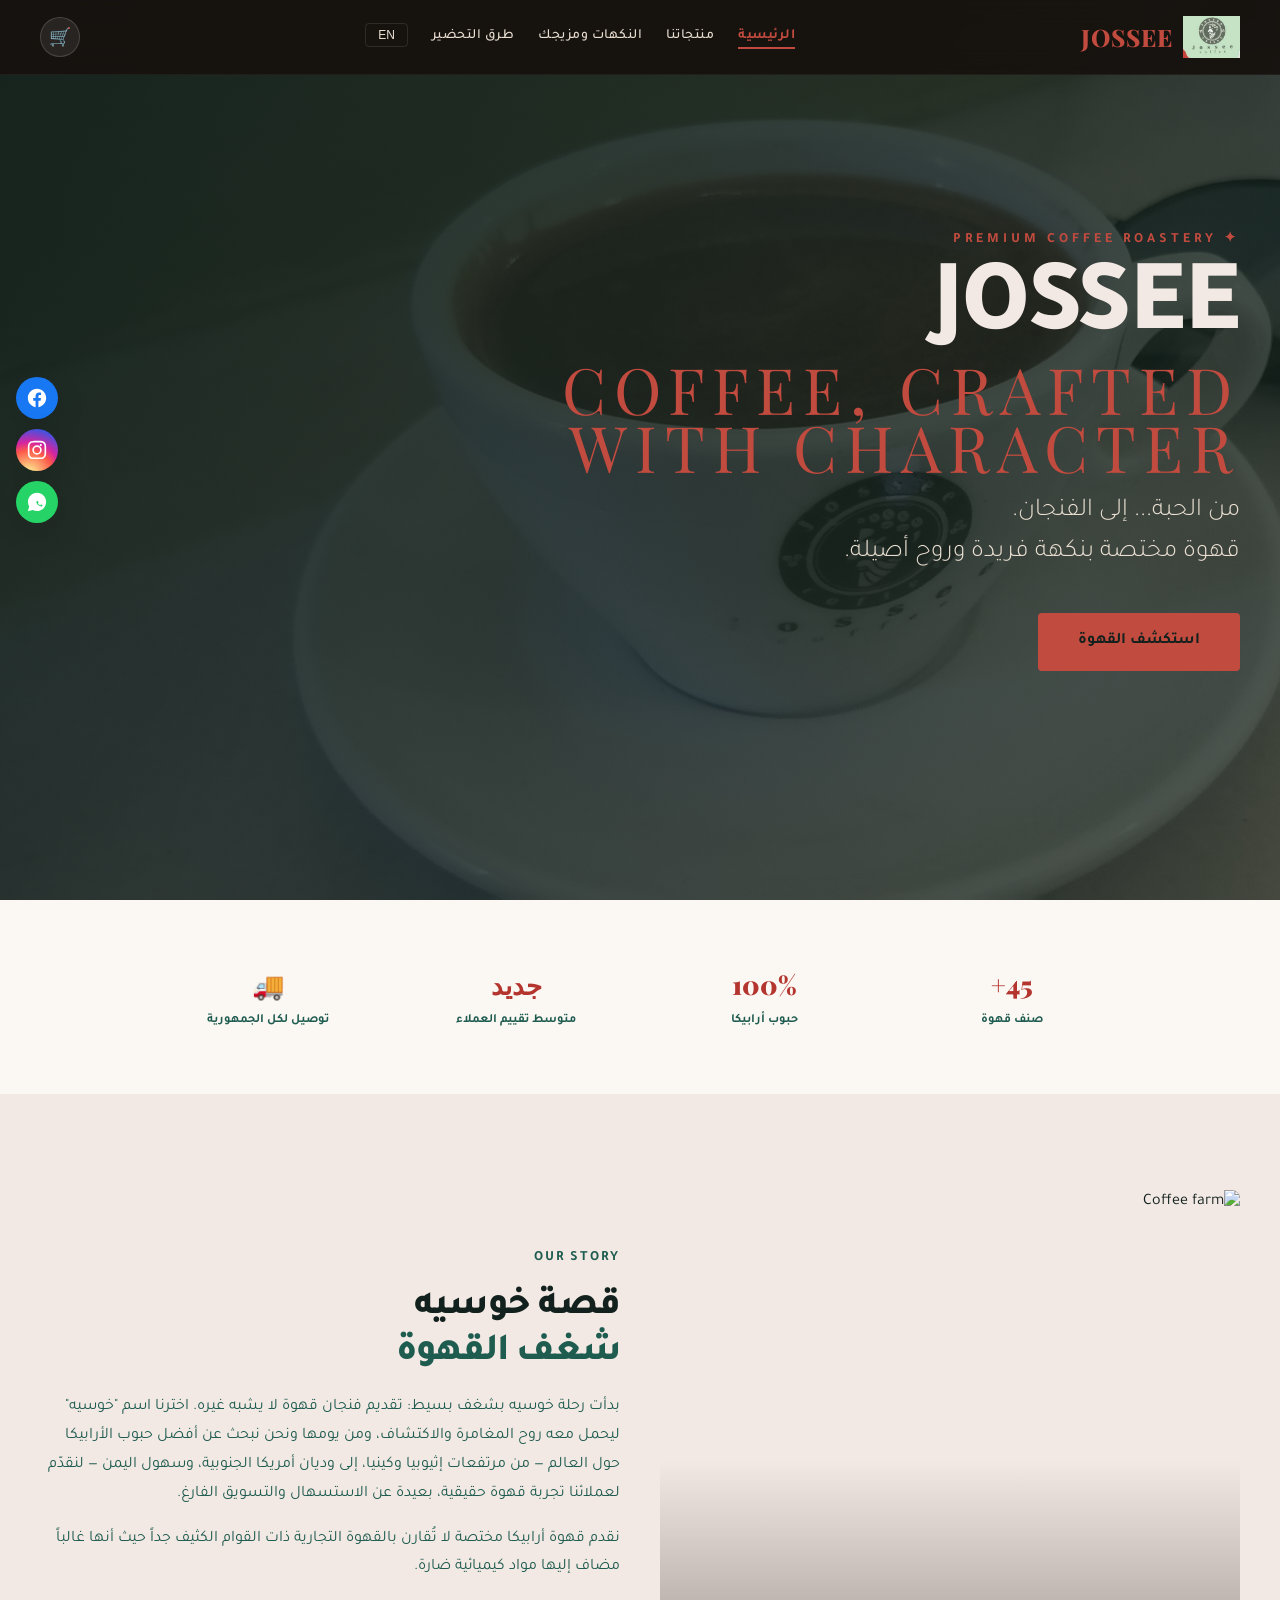
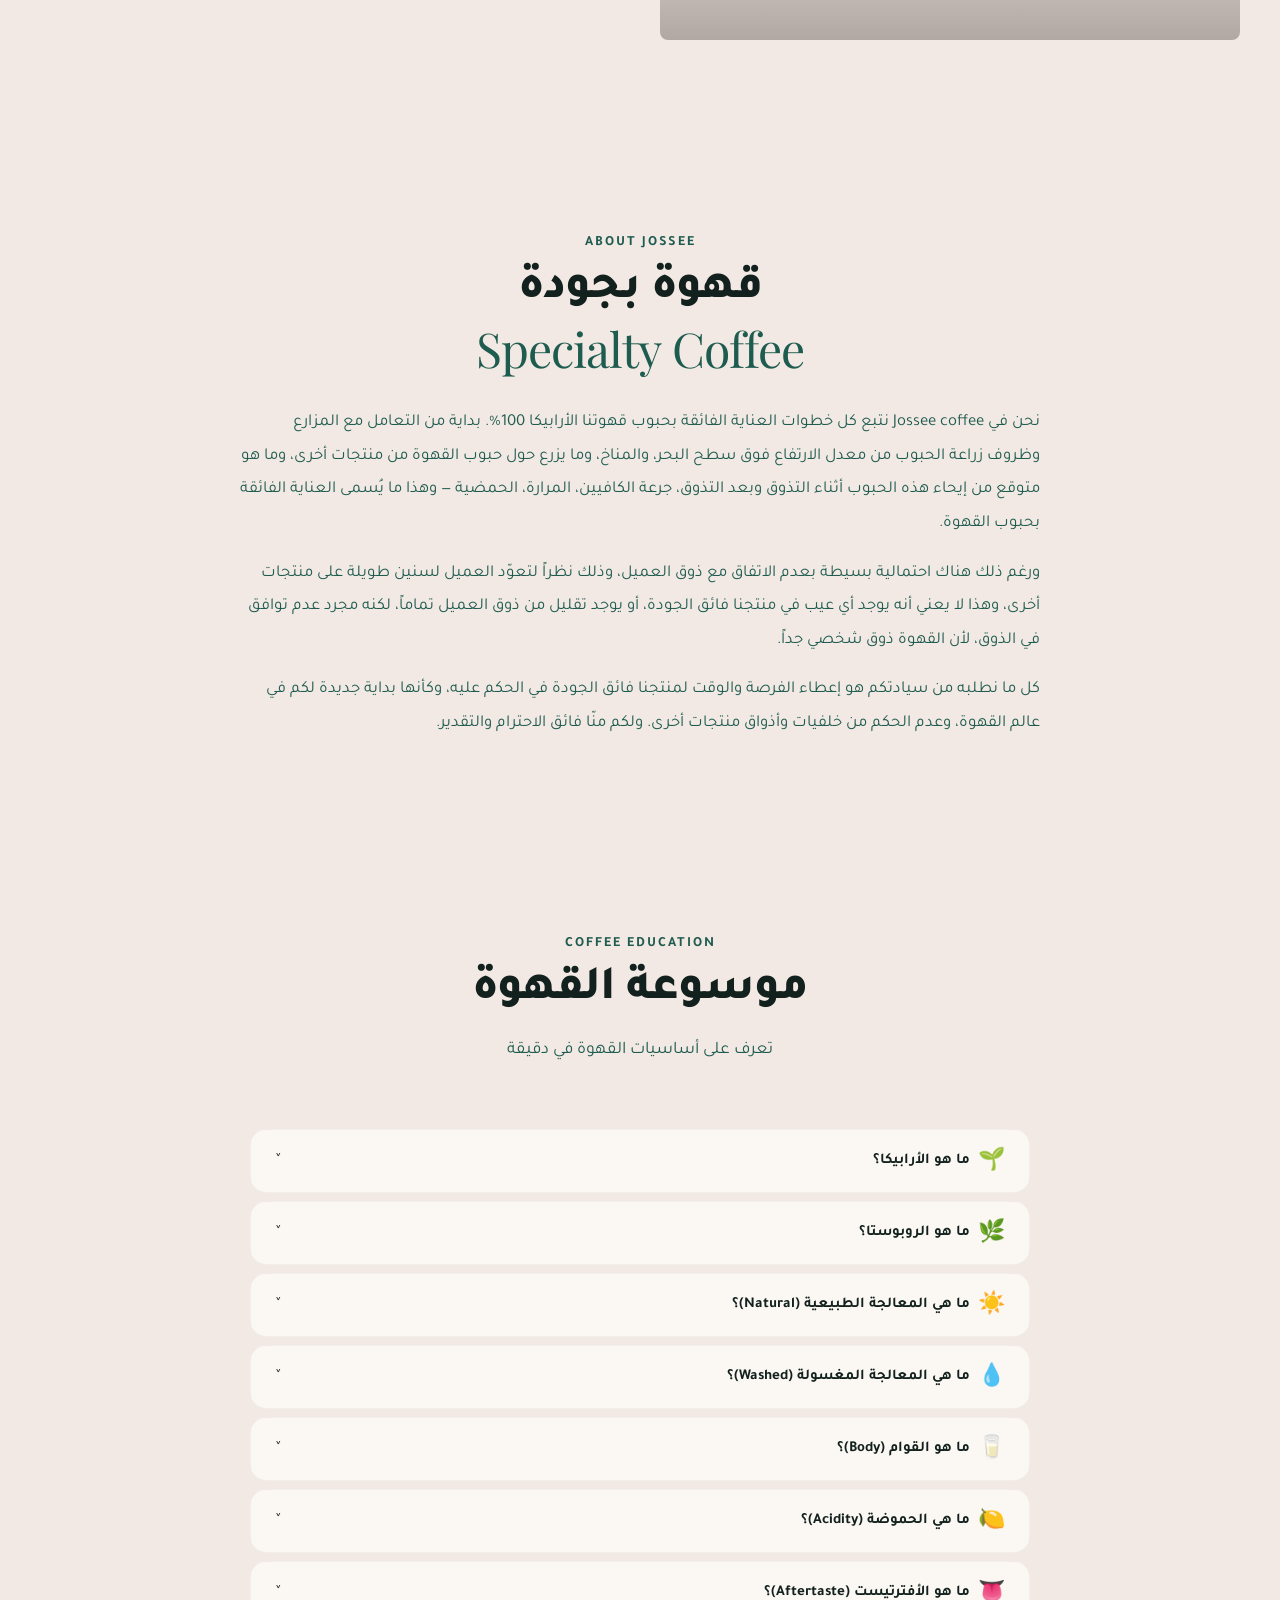
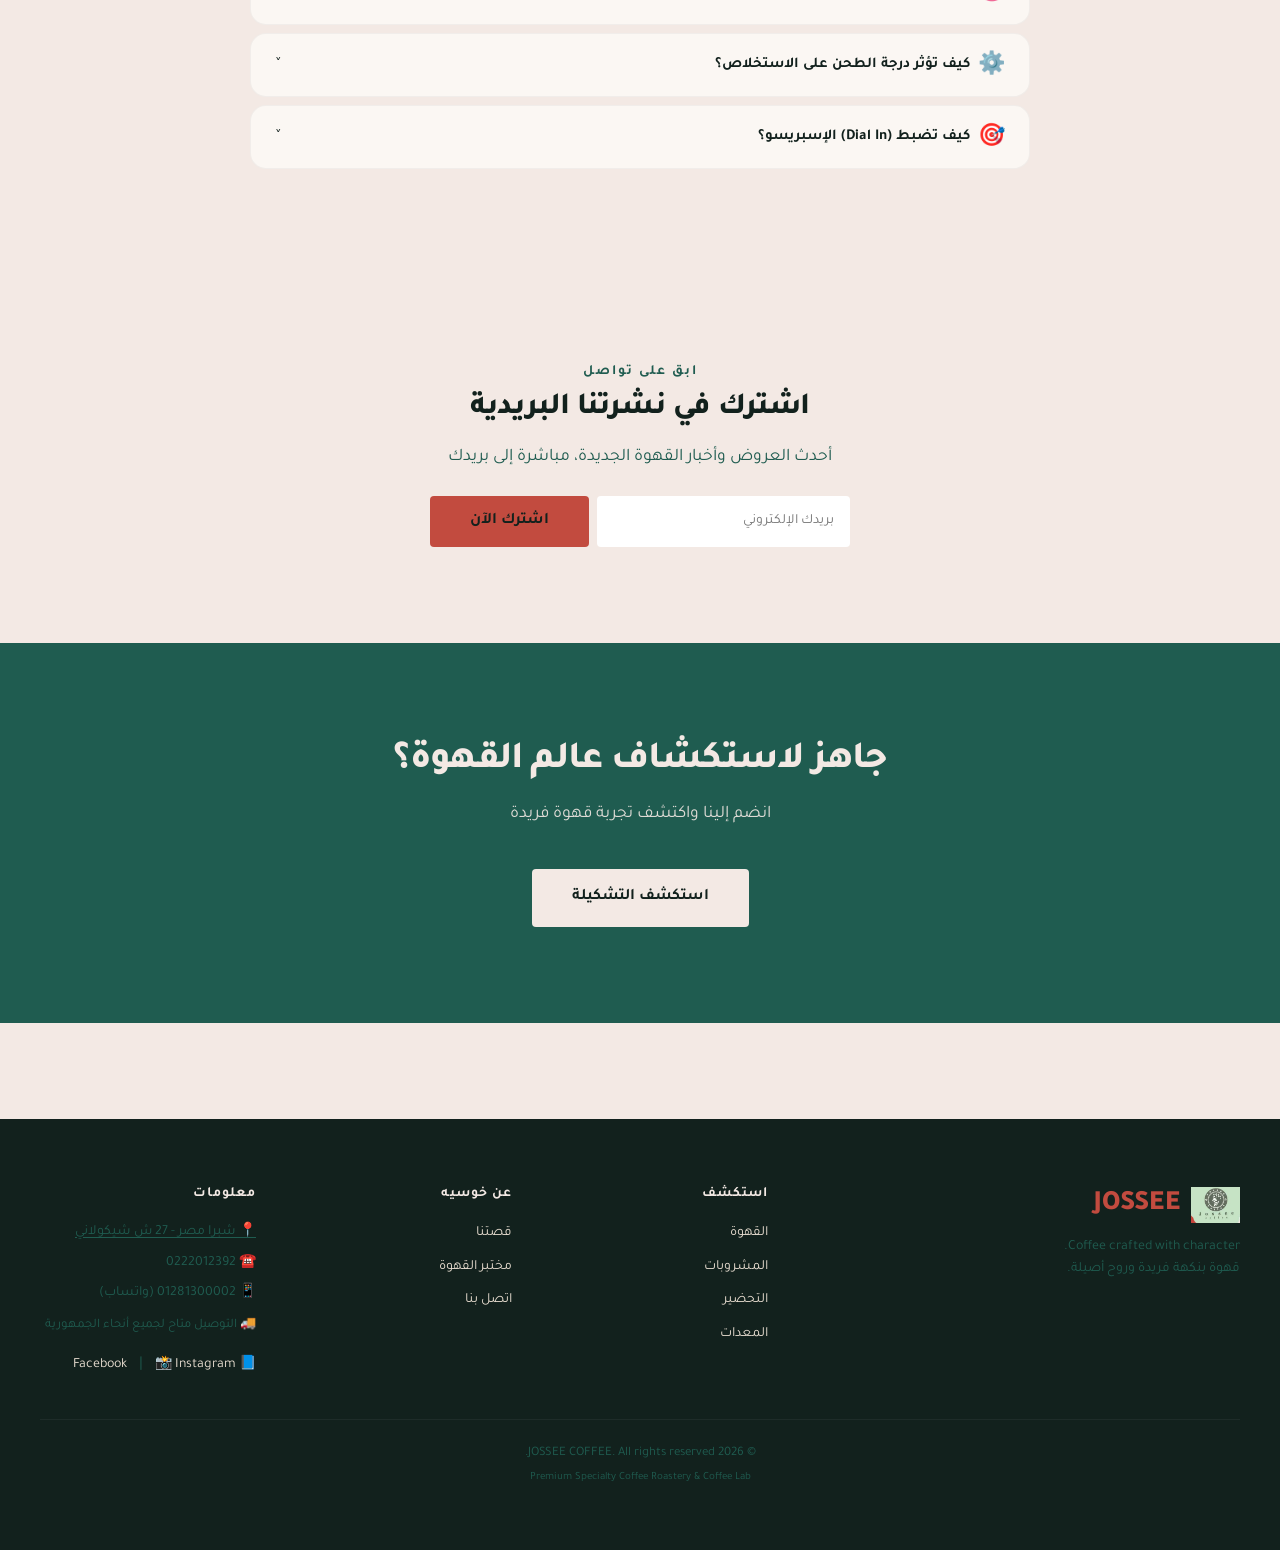
==== commit d44fe4fd: "Add files via upload" ====
--- a/index.html
+++ b/index.html
@@ -363,6 +363,7 @@
             z-index: 1000;
             padding: var(--space-md) var(--space-xl);
             background: rgba(23, 18, 15, 0.95);
+            -webkit-backdrop-filter: blur(12px);
             backdrop-filter: blur(12px);
             display: flex;
             justify-content: space-between;
@@ -789,6 +790,7 @@
            ============================================================ */
         .blend-bean-select {
             flex: 1;
+            min-width: 0;
             padding: 10px;
             background: rgba(255,255,255,0.06);
             color: var(--beige);
@@ -806,6 +808,7 @@
         
         .blend-slider {
             flex: 1;
+            min-width: 0;
             height: 4px;
             -webkit-appearance: none;
             appearance: none;
@@ -989,6 +992,23 @@
             display: grid;
             grid-template-columns: repeat(4, 1fr);
             gap: var(--space-lg);
+        }
+        
+        @media (max-width: 768px) {
+            .grid-2 {
+                grid-template-columns: minmax(0, 1fr);
+                gap: var(--space-lg);
+            }
+            .grid-3, .grid-4 {
+                grid-template-columns: minmax(0, 1fr) minmax(0, 1fr);
+                gap: var(--space-md);
+            }
+        }
+        
+        @media (max-width: 480px) {
+            .grid-3, .grid-4 {
+                grid-template-columns: minmax(0, 1fr);
+            }
         }
         
         .text-center {
@@ -1395,14 +1415,34 @@
         /* ============================================================
            CART
            ============================================================ */
+        .navbar-icons {
+            display: flex;
+            align-items: center;
+            gap: var(--space-sm);
+        }
         .cart-nav-btn {
             position: relative;
-            background: none;
-            border: none;
-            font-size: 22px;
+            background: rgba(255, 255, 255, 0.08);
+            border: 1px solid rgba(255, 255, 255, 0.15);
+            border-radius: 50%;
+            width: 40px;
+            height: 40px;
+            display: flex;
+            align-items: center;
+            justify-content: center;
+            font-size: 18px;
             cursor: pointer;
-            padding: 4px 8px;
             color: var(--beige);
+            transition: all var(--transition-fast);
+        }
+        .cart-nav-btn:hover {
+            background: rgba(255, 255, 255, 0.16);
+            border-color: var(--gold-light);
+        }
+        .cart-nav-btn.has-items {
+            background: var(--gold);
+            border-color: var(--gold);
+            color: var(--espresso-black);
         }
         .cart-nav-badge {
             position: absolute;
@@ -1418,6 +1458,7 @@
             display: flex;
             align-items: center;
             justify-content: center;
+            border: 2px solid var(--espresso-black);
             padding: 0 4px;
             font-family: var(--font-ui);
         }
@@ -1493,16 +1534,9 @@
             <img src="assets/jossee-logo.png" alt="Jossee Coffee" style="height:42px; width:auto; object-fit:contain;">
             <span style="font-family:var(--font-latin); font-weight:800; letter-spacing:1px;">JOSSEE</span>
         </a>
-        <button class="nav-toggle" id="navToggle" aria-label="Toggle menu" aria-expanded="false">
-            <span></span><span></span><span></span>
-        </button>
-        <button class="cart-nav-btn" id="cartNavBtn" aria-label="عرض السلة">
-            🛒 <span class="cart-nav-badge" id="cartBadge" style="display:none;">0</span>
-        </button>
         <ul class="nav-links" id="navLinks">
             <li><a href="#tab-home" data-tab="home" class="tab-nav-link active-tab">الرئيسية</a></li>
             <li><a href="#tab-products" data-tab="products" class="tab-nav-link">منتجاتنا</a></li>
-            <li><a href="#tab-about" data-tab="about" class="tab-nav-link">عالم القهوة</a></li>
             <li><a href="#tab-flavors" data-tab="flavors" class="tab-nav-link">النكهات ومزيجك</a></li>
             <li><a href="#tab-brewing" data-tab="brewing" class="tab-nav-link">طرق التحضير</a></li>
             <li>
@@ -1511,6 +1545,14 @@
                 </button>
             </li>
         </ul>
+        <div class="navbar-icons">
+            <button class="cart-nav-btn" id="cartNavBtn" aria-label="عرض السلة">
+                🛒 <span class="cart-nav-badge" id="cartBadge" style="display:none;">0</span>
+            </button>
+            <button class="nav-toggle" id="navToggle" aria-label="Toggle menu" aria-expanded="false">
+                <span></span><span></span><span></span>
+            </button>
+        </div>
     </nav>
 
     <!-- ============================================================
@@ -1534,7 +1576,6 @@
             </p>
             <div class="hero-cta-group">
                 <a href="#coffee" class="btn btn-primary">استكشف القهوة</a>
-                <a href="#lab" class="btn btn-secondary">مختبر القهوة</a>
             </div>
         </div>
     </section>
@@ -1556,6 +1597,31 @@
             <div class="trust-badge">
                 <div class="trust-badge-number">🚚</div>
                 <div class="trust-badge-label">توصيل لكل الجمهورية</div>
+            </div>
+        </div>
+    </section>
+
+    <section id="story" style="background: var(--beige);">
+        <div class="container grid-2" style="align-items: center;">
+            <div class="coffee-image scroll-reveal" style="height: 450px;">
+                <img src="https://images.unsplash.com/photo-1447933601403-0c6688de566e?w=800&q=80" alt="Coffee farm" loading="lazy">
+            </div>
+            <div class="scroll-reveal">
+                <span class="section-label" style="text-align: right;">OUR STORY</span>
+                <h2 style="font-size: clamp(1.8rem, 3vw, 2.8rem); margin: var(--space-md) 0;">
+                    قصة خوسيه<br>
+                    <span style="color: var(--coffee-brown);">شغف القهوة</span>
+                </h2>
+                <p style="color: var(--coffee-brown); line-height: 1.8; margin-bottom: var(--space-md);">
+                    بدأت رحلة خوسيه بشغف بسيط: تقديم فنجان قهوة لا يشبه غيره. اخترنا اسم "خوسيه" ليحمل معه
+                    روح المغامرة والاكتشاف، ومن يومها ونحن نبحث عن أفضل حبوب الأرابيكا حول العالم — من مرتفعات
+                    إثيوبيا وكينيا، إلى وديان أمريكا الجنوبية، وسهول اليمن — لنقدّم لعملائنا تجربة قهوة حقيقية،
+                    بعيدة عن الاستسهال والتسويق الفارغ.
+                </p>
+                <p style="color: var(--coffee-brown); line-height: 1.8;">
+                    نقدم قهوة أرابيكا مختصة لا تُقارن بالقهوة التجارية ذات القوام الكثيف جداً
+                    حيث أنها غالباً مضاف إليها مواد كيميائية ضارة.
+                </p>
             </div>
         </div>
     </section>
@@ -1586,6 +1652,166 @@
         </div>
     </section>
 
+    <section id="education" style="background: var(--beige);">
+        <div class="container">
+            <div style="text-align: center; margin-bottom: var(--space-2xl);">
+                <span class="section-label">COFFEE EDUCATION</span>
+                <h2 class="section-title">موسوعة القهوة</h2>
+                <p class="section-subtitle">تعرف على أساسيات القهوة في دقيقة</p>
+            </div>
+            <div id="educationList" style="max-width: 780px; margin: 0 auto; display: flex; flex-direction: column; gap: var(--space-sm);" role="list"></div>
+        </div>
+    </section>
+
+
+    </div>
+
+    <div class="tab-panel" id="tab-products" data-tab-panel="products" role="tabpanel" aria-label="منتجاتنا">
+    <section id="coffee" style="background: var(--cream);">
+        <div class="container">
+            <div style="text-align: center; margin-bottom: var(--space-2xl);">
+                <span class="section-label">OUR COLLECTION</span>
+                <h2 class="section-title">استكشف القهوة</h2>
+                <p class="section-subtitle">اختر من تشكيلتنا المتنوعة من أجود حبوب الأرابيكا</p>
+            </div>
+
+            <!-- Filters -->
+            <div style="display: flex; flex-wrap: wrap; gap: var(--space-sm); margin-bottom: var(--space-xl); justify-content: center;">
+                <button class="btn btn-sm btn-outline active" data-filter="all">الكل</button>
+                <button class="btn btn-sm btn-outline" data-filter="italian">إيطالي</button>
+                <button class="btn btn-sm btn-outline" data-filter="turkish">تركي</button>
+                <button class="btn btn-sm btn-outline" data-filter="specialty">مختصة</button>
+                <button class="btn btn-sm btn-outline" data-filter="instant">سريعة التحضير</button>
+                <button class="btn btn-sm btn-outline" data-filter="flavored">بنكهات</button>
+            </div>
+
+            <!-- Coffee Grid -->
+            <div class="coffee-grid" id="coffeeGrid"></div>
+        </div>
+    </section>
+
+    <section style="background: var(--beige);">
+        <div class="container grid-2" style="align-items: center;">
+            <div class="scroll-reveal">
+                <span class="section-label" style="text-align: right;">PHILOSOPHY</span>
+                <h2 style="font-size: clamp(1.8rem, 3vw, 2.8rem); margin: var(--space-md) 0;">
+                    من الحبة<br>
+                    <span style="color: var(--coffee-brown);">إلى الفنجان</span>
+                </h2>
+                <p style="color: var(--coffee-brown); line-height: 1.8; margin-bottom: var(--space-md);">
+                    نؤمن بأن القهوة الجيدة تبدأ من المزرعة. نختار حبوبنا بعناية فائقة،
+                    ونتعامل مع كل حبة باحترام، لنقدم لك تجربة قهوة لا تُنسى.
+                </p>
+                <p style="color: var(--coffee-brown); line-height: 1.8;">
+                    <strong style="color: var(--espresso-black);">التحميص المثالي</strong> لحبوب الأرابيكا عالية الجودة
+                    هو الوسط المتدرج للحصول على أفضل خصائصها وزيتها العطرية وفوائدها.
+                </p>
+            </div>
+            <div class="coffee-image scroll-reveal" style="height: 400px;">
+                <img src="https://images.unsplash.com/photo-1495474472287-4d71bcdd2085?w=800&q=80" alt="Coffee brewing" loading="lazy">
+            </div>
+        </div>
+    </section>
+
+    <section id="find-coffee" style="background: var(--cream);">
+        <div class="container" style="max-width: 900px;">
+            <div style="text-align: center; margin-bottom: var(--space-2xl);">
+                <span class="section-label">FIND YOUR COFFEE</span>
+                <h2 class="section-title">ابحث عن قهوتك المثالية</h2>
+                <p class="section-subtitle">أجب عن الأسئلة لنجد لك البن الأنسب لذوقك</p>
+            </div>
+
+            <div style="background: var(--beige); padding: var(--space-2xl); border-radius: var(--radius-lg); border: 1px solid rgba(23,18,15,0.06);">
+                <div style="margin-bottom: var(--space-xl);">
+                    <div style="display: flex; justify-content: space-between; align-items: center; margin-bottom: var(--space-sm);">
+                        <label style="font-weight: 700; font-size: 16px;">القوام (Body)</label>
+                        <span style="font-size: 14px; color: var(--coffee-brown);">خفيف ← ثقيل</span>
+                    </div>
+                    <input type="range" id="prefBody" min="1" max="10" value="5" class="blend-slider" aria-label="القوام المفضل من 1 إلى 10" style="width: 100%; height: 6px;">
+                </div>
+
+                <div style="margin-bottom: var(--space-xl);">
+                    <div style="display: flex; justify-content: space-between; align-items: center; margin-bottom: var(--space-sm);">
+                        <label style="font-weight: 700; font-size: 16px;">الحمضية (Acidity)</label>
+                        <span style="font-size: 14px; color: var(--coffee-brown);">منخفضة ← مرتفعة</span>
+                    </div>
+                    <input type="range" id="prefAcidity" min="1" max="10" value="5" class="blend-slider" aria-label="الحمضية المفضلة من 1 إلى 10" style="width: 100%; height: 6px;">
+                </div>
+
+                <div style="margin-bottom: var(--space-xl);">
+                    <div style="display: flex; justify-content: space-between; align-items: center; margin-bottom: var(--space-sm);">
+                        <label style="font-weight: 700; font-size: 16px;">الحلاوة (Sweetness)</label>
+                        <span style="font-size: 14px; color: var(--coffee-brown);">منخفضة ← مرتفعة</span>
+                    </div>
+                    <input type="range" id="prefSweetness" min="1" max="10" value="6" class="blend-slider" aria-label="الحلاوة المفضلة من 1 إلى 10" style="width: 100%; height: 6px;">
+                </div>
+
+                <div style="margin-bottom: var(--space-xl);">
+                    <label style="display: block; font-weight: 700; font-size: 16px; margin-bottom: var(--space-sm);">النكهة المفضلة</label>
+                    <div style="display: flex; flex-wrap: wrap; gap: var(--space-sm);">
+                        <button class="flavor-pref-btn" data-flavor="chocolate" style="padding: 8px 16px; border: 2px solid rgba(23,18,15,0.08); border-radius: var(--radius-sm); background: transparent; cursor: pointer; transition: all var(--transition-fast); font-size: 13px;">🍫 شوكولاتة</button>
+                        <button class="flavor-pref-btn" data-flavor="caramel" style="padding: 8px 16px; border: 2px solid rgba(23,18,15,0.08); border-radius: var(--radius-sm); background: transparent; cursor: pointer; transition: all var(--transition-fast); font-size: 13px;">🍯 كراميل</button>
+                        <button class="flavor-pref-btn" data-flavor="fruitiness" style="padding: 8px 16px; border: 2px solid rgba(23,18,15,0.08); border-radius: var(--radius-sm); background: transparent; cursor: pointer; transition: all var(--transition-fast); font-size: 13px;">🍓 فواكه</button>
+                        <button class="flavor-pref-btn" data-flavor="floral" style="padding: 8px 16px; border: 2px solid rgba(23,18,15,0.08); border-radius: var(--radius-sm); background: transparent; cursor: pointer; transition: all var(--transition-fast); font-size: 13px;">🌸 زهور</button>
+                        <button class="flavor-pref-btn" data-flavor="nutty" style="padding: 8px 16px; border: 2px solid rgba(23,18,15,0.08); border-radius: var(--radius-sm); background: transparent; cursor: pointer; transition: all var(--transition-fast); font-size: 13px;">🥜 جوزي</button>
+                        <button class="flavor-pref-btn" data-flavor="spice" style="padding: 8px 16px; border: 2px solid rgba(23,18,15,0.08); border-radius: var(--radius-sm); background: transparent; cursor: pointer; transition: all var(--transition-fast); font-size: 13px;">🌶️ حار</button>
+                    </div>
+                    <div id="selectedFlavors" style="margin-top: var(--space-sm); font-size: 14px; color: var(--coffee-brown);"></div>
+                </div>
+
+                <button id="findCoffeeBtn" class="btn btn-primary" style="width: 100%; justify-content: center; padding: 16px; font-size: 18px;">
+                    ابحث عن قهوتي
+                </button>
+
+                <div id="finderResults" role="region" aria-live="polite" aria-label="نتائج البحث عن قهوتك" style="display: none; margin-top: var(--space-xl);">
+                    <h4 style="font-size: 16px; margin-bottom: var(--space-md);">النتائج المطابقة</h4>
+                    <div id="finderResultsList" style="display: grid; grid-template-columns: 1fr 1fr; gap: var(--space-md);"></div>
+                </div>
+            </div>
+        </div>
+    </section>
+
+    <section id="coffee-comparison" style="background: var(--beige);">
+        <div class="container" style="max-width: 900px;">
+            <div style="text-align: center; margin-bottom: var(--space-2xl);">
+                <span class="section-label">COMPARE</span>
+                <h2 class="section-title">قارن بين أنواع القهوة</h2>
+                <p class="section-subtitle">اختر حتى 3 أنواع لمقارنتها جنباً إلى جنب</p>
+            </div>
+
+            <div style="background: var(--cream); padding: var(--space-xl); border-radius: var(--radius-lg); border: 1px solid rgba(23,18,15,0.06);">
+                <div class="grid-3" style="gap: var(--space-md); margin-bottom: var(--space-xl);">
+                    <select id="compare1" class="blend-bean-select" style="background: white; color: var(--espresso-black); border-color: rgba(23,18,15,0.12);">
+                        <option value="">اختر النوع الأول</option>
+                    </select>
+                    <select id="compare2" class="blend-bean-select" style="background: white; color: var(--espresso-black); border-color: rgba(23,18,15,0.12);">
+                        <option value="">اختر النوع الثاني</option>
+                    </select>
+                    <select id="compare3" class="blend-bean-select" style="background: white; color: var(--espresso-black); border-color: rgba(23,18,15,0.12);">
+                        <option value="">اختر النوع الثالث (اختياري)</option>
+                    </select>
+                </div>
+
+                <button id="compareBtn" class="btn btn-primary" style="width: 100%; justify-content: center; padding: 14px; font-size: 16px;">قارن الآن</button>
+
+                <div id="comparisonResults" role="region" aria-live="polite" aria-label="نتائج المقارنة" style="display: none; margin-top: var(--space-xl); overflow-x: auto;">
+                    <table style="width: 100%; border-collapse: collapse; font-size: 14px;">
+                        <thead>
+                            <tr id="compareHeaders" style="background: var(--espresso-black); color: var(--beige);">
+                                <th style="padding: var(--space-md); text-align: right;">الخاصية</th>
+                            </tr>
+                        </thead>
+                        <tbody id="compareBody"></tbody>
+                    </table>
+                </div>
+            </div>
+        </div>
+    </section>
+
+    </div>
+
+
+    <div class="tab-panel" id="tab-flavors" data-tab-panel="flavors" role="tabpanel" aria-label="النكهات ومزيجك">
     <section id="lab" style="background: var(--espresso-black); color: var(--beige);">
         <div class="container">
             <div style="text-align: center; margin-bottom: var(--space-2xl);">
@@ -1647,192 +1873,6 @@
         </div>
     </section>
 
-    </div>
-
-    <div class="tab-panel" id="tab-products" data-tab-panel="products" role="tabpanel" aria-label="منتجاتنا">
-    <section id="coffee" style="background: var(--cream);">
-        <div class="container">
-            <div style="text-align: center; margin-bottom: var(--space-2xl);">
-                <span class="section-label">OUR COLLECTION</span>
-                <h2 class="section-title">استكشف القهوة</h2>
-                <p class="section-subtitle">اختر من تشكيلتنا المتنوعة من أجود حبوب الأرابيكا</p>
-            </div>
-
-            <!-- Filters -->
-            <div style="display: flex; flex-wrap: wrap; gap: var(--space-sm); margin-bottom: var(--space-xl); justify-content: center;">
-                <button class="btn btn-sm btn-outline active" data-filter="all">الكل</button>
-                <button class="btn btn-sm btn-outline" data-filter="italian">إيطالي</button>
-                <button class="btn btn-sm btn-outline" data-filter="turkish">تركي</button>
-                <button class="btn btn-sm btn-outline" data-filter="specialty">مختصة</button>
-                <button class="btn btn-sm btn-outline" data-filter="instant">سريعة التحضير</button>
-                <button class="btn btn-sm btn-outline" data-filter="flavored">بنكهات</button>
-            </div>
-
-            <!-- Coffee Grid -->
-            <div class="coffee-grid" id="coffeeGrid"></div>
-        </div>
-    </section>
-
-    <section style="background: var(--beige);">
-        <div class="container grid-2" style="align-items: center;">
-            <div class="scroll-reveal">
-                <span class="section-label" style="text-align: right;">PHILOSOPHY</span>
-                <h2 style="font-size: clamp(1.8rem, 3vw, 2.8rem); margin: var(--space-md) 0;">
-                    من الحبة<br>
-                    <span style="color: var(--coffee-brown);">إلى الفنجان</span>
-                </h2>
-                <p style="color: var(--coffee-brown); line-height: 1.8; margin-bottom: var(--space-md);">
-                    نؤمن بأن القهوة الجيدة تبدأ من المزرعة. نختار حبوبنا بعناية فائقة،
-                    ونتعامل مع كل حبة باحترام، لنقدم لك تجربة قهوة لا تُنسى.
-                </p>
-                <p style="color: var(--coffee-brown); line-height: 1.8;">
-                    <strong style="color: var(--espresso-black);">التحميص المثالي</strong> لحبوب الأرابيكا عالية الجودة
-                    هو الوسط المتدرج للحصول على أفضل خصائصها وزيتها العطرية وفوائدها.
-                </p>
-            </div>
-            <div class="coffee-image scroll-reveal" style="height: 400px;">
-                <img src="https://images.unsplash.com/photo-1495474472287-4d71bcdd2085?w=800&q=80" alt="Coffee brewing" loading="lazy">
-            </div>
-        </div>
-    </section>
-
-    <section id="find-coffee" style="background: var(--cream);">
-        <div class="container" style="max-width: 900px;">
-            <div style="text-align: center; margin-bottom: var(--space-2xl);">
-                <span class="section-label">FIND YOUR COFFEE</span>
-                <h2 class="section-title">ابحث عن قهوتك المثالية</h2>
-                <p class="section-subtitle">أجب عن الأسئلة لنجد لك البن الأنسب لذوقك</p>
-            </div>
-
-            <div style="background: var(--beige); padding: var(--space-2xl); border-radius: var(--radius-lg); border: 1px solid rgba(23,18,15,0.06);">
-                <div style="margin-bottom: var(--space-xl);">
-                    <div style="display: flex; justify-content: space-between; align-items: center; margin-bottom: var(--space-sm);">
-                        <label style="font-weight: 700; font-size: 16px;">القوام (Body)</label>
-                        <span style="font-size: 14px; color: var(--coffee-brown);">خفيف ← ثقيل</span>
-                    </div>
-                    <input type="range" id="prefBody" min="1" max="10" value="5" class="blend-slider" aria-label="القوام المفضل من 1 إلى 10" style="width: 100%; height: 6px;">
-                </div>
-
-                <div style="margin-bottom: var(--space-xl);">
-                    <div style="display: flex; justify-content: space-between; align-items: center; margin-bottom: var(--space-sm);">
-                        <label style="font-weight: 700; font-size: 16px;">الحمضية (Acidity)</label>
-                        <span style="font-size: 14px; color: var(--coffee-brown);">منخفضة ← مرتفعة</span>
-                    </div>
-                    <input type="range" id="prefAcidity" min="1" max="10" value="5" class="blend-slider" aria-label="الحمضية المفضلة من 1 إلى 10" style="width: 100%; height: 6px;">
-                </div>
-
-                <div style="margin-bottom: var(--space-xl);">
-                    <div style="display: flex; justify-content: space-between; align-items: center; margin-bottom: var(--space-sm);">
-                        <label style="font-weight: 700; font-size: 16px;">الحلاوة (Sweetness)</label>
-                        <span style="font-size: 14px; color: var(--coffee-brown);">منخفضة ← مرتفعة</span>
-                    </div>
-                    <input type="range" id="prefSweetness" min="1" max="10" value="6" class="blend-slider" aria-label="الحلاوة المفضلة من 1 إلى 10" style="width: 100%; height: 6px;">
-                </div>
-
-                <div style="margin-bottom: var(--space-xl);">
-                    <label style="display: block; font-weight: 700; font-size: 16px; margin-bottom: var(--space-sm);">النكهة المفضلة</label>
-                    <div style="display: flex; flex-wrap: wrap; gap: var(--space-sm);">
-                        <button class="flavor-pref-btn" data-flavor="chocolate" style="padding: 8px 16px; border: 2px solid rgba(23,18,15,0.08); border-radius: var(--radius-sm); background: transparent; cursor: pointer; transition: all var(--transition-fast); font-size: 13px;">🍫 شوكولاتة</button>
-                        <button class="flavor-pref-btn" data-flavor="caramel" style="padding: 8px 16px; border: 2px solid rgba(23,18,15,0.08); border-radius: var(--radius-sm); background: transparent; cursor: pointer; transition: all var(--transition-fast); font-size: 13px;">🍯 كراميل</button>
-                        <button class="flavor-pref-btn" data-flavor="fruitiness" style="padding: 8px 16px; border: 2px solid rgba(23,18,15,0.08); border-radius: var(--radius-sm); background: transparent; cursor: pointer; transition: all var(--transition-fast); font-size: 13px;">🍓 فواكه</button>
-                        <button class="flavor-pref-btn" data-flavor="floral" style="padding: 8px 16px; border: 2px solid rgba(23,18,15,0.08); border-radius: var(--radius-sm); background: transparent; cursor: pointer; transition: all var(--transition-fast); font-size: 13px;">🌸 زهور</button>
-                        <button class="flavor-pref-btn" data-flavor="nutty" style="padding: 8px 16px; border: 2px solid rgba(23,18,15,0.08); border-radius: var(--radius-sm); background: transparent; cursor: pointer; transition: all var(--transition-fast); font-size: 13px;">🥜 جوزي</button>
-                        <button class="flavor-pref-btn" data-flavor="spice" style="padding: 8px 16px; border: 2px solid rgba(23,18,15,0.08); border-radius: var(--radius-sm); background: transparent; cursor: pointer; transition: all var(--transition-fast); font-size: 13px;">🌶️ حار</button>
-                    </div>
-                    <div id="selectedFlavors" style="margin-top: var(--space-sm); font-size: 14px; color: var(--coffee-brown);"></div>
-                </div>
-
-                <button id="findCoffeeBtn" class="btn btn-primary" style="width: 100%; justify-content: center; padding: 16px; font-size: 18px;">
-                    ابحث عن قهوتي
-                </button>
-
-                <div id="finderResults" role="region" aria-live="polite" aria-label="نتائج البحث عن قهوتك" style="display: none; margin-top: var(--space-xl);">
-                    <h4 style="font-size: 16px; margin-bottom: var(--space-md);">النتائج المطابقة</h4>
-                    <div id="finderResultsList" style="display: grid; grid-template-columns: 1fr 1fr; gap: var(--space-md);"></div>
-                </div>
-            </div>
-        </div>
-    </section>
-
-    <section id="coffee-comparison" style="background: var(--beige);">
-        <div class="container" style="max-width: 900px;">
-            <div style="text-align: center; margin-bottom: var(--space-2xl);">
-                <span class="section-label">COMPARE</span>
-                <h2 class="section-title">قارن بين أنواع القهوة</h2>
-                <p class="section-subtitle">اختر حتى 3 أنواع لمقارنتها جنباً إلى جنب</p>
-            </div>
-
-            <div style="background: var(--cream); padding: var(--space-xl); border-radius: var(--radius-lg); border: 1px solid rgba(23,18,15,0.06);">
-                <div class="grid-3" style="gap: var(--space-md); margin-bottom: var(--space-xl);">
-                    <select id="compare1" class="blend-bean-select" style="background: white; color: var(--espresso-black); border-color: rgba(23,18,15,0.12);">
-                        <option value="">اختر النوع الأول</option>
-                    </select>
-                    <select id="compare2" class="blend-bean-select" style="background: white; color: var(--espresso-black); border-color: rgba(23,18,15,0.12);">
-                        <option value="">اختر النوع الثاني</option>
-                    </select>
-                    <select id="compare3" class="blend-bean-select" style="background: white; color: var(--espresso-black); border-color: rgba(23,18,15,0.12);">
-                        <option value="">اختر النوع الثالث (اختياري)</option>
-                    </select>
-                </div>
-
-                <button id="compareBtn" class="btn btn-primary" style="width: 100%; justify-content: center; padding: 14px; font-size: 16px;">قارن الآن</button>
-
-                <div id="comparisonResults" role="region" aria-live="polite" aria-label="نتائج المقارنة" style="display: none; margin-top: var(--space-xl); overflow-x: auto;">
-                    <table style="width: 100%; border-collapse: collapse; font-size: 14px;">
-                        <thead>
-                            <tr id="compareHeaders" style="background: var(--espresso-black); color: var(--beige);">
-                                <th style="padding: var(--space-md); text-align: right;">الخاصية</th>
-                            </tr>
-                        </thead>
-                        <tbody id="compareBody"></tbody>
-                    </table>
-                </div>
-            </div>
-        </div>
-    </section>
-
-    </div>
-
-    <div class="tab-panel" id="tab-about" data-tab-panel="about" role="tabpanel" aria-label="عالم القهوة">
-    <section id="story" style="background: var(--beige);">
-        <div class="container grid-2" style="align-items: center;">
-            <div class="coffee-image scroll-reveal" style="height: 450px;">
-                <img src="https://images.unsplash.com/photo-1447933601403-0c6688de566e?w=800&q=80" alt="Coffee farm" loading="lazy">
-            </div>
-            <div class="scroll-reveal">
-                <span class="section-label" style="text-align: right;">OUR STORY</span>
-                <h2 style="font-size: clamp(1.8rem, 3vw, 2.8rem); margin: var(--space-md) 0;">
-                    قصة خوسيه<br>
-                    <span style="color: var(--coffee-brown);">شغف القهوة</span>
-                </h2>
-                <p style="color: var(--coffee-brown); line-height: 1.8; margin-bottom: var(--space-md);">
-                    بدأت رحلة خوسيه بشغف بسيط: تقديم فنجان قهوة لا يشبه غيره. اخترنا اسم "خوسيه" ليحمل معه
-                    روح المغامرة والاكتشاف، ومن يومها ونحن نبحث عن أفضل حبوب الأرابيكا حول العالم — من مرتفعات
-                    إثيوبيا وكينيا، إلى وديان أمريكا الجنوبية، وسهول اليمن — لنقدّم لعملائنا تجربة قهوة حقيقية،
-                    بعيدة عن الاستسهال والتسويق الفارغ.
-                </p>
-                <p style="color: var(--coffee-brown); line-height: 1.8;">
-                    نقدم قهوة أرابيكا مختصة لا تُقارن بالقهوة التجارية ذات القوام الكثيف جداً
-                    حيث أنها غالباً مضاف إليها مواد كيميائية ضارة.
-                </p>
-            </div>
-        </div>
-    </section>
-
-    <section id="education" style="background: var(--beige);">
-        <div class="container">
-            <div style="text-align: center; margin-bottom: var(--space-2xl);">
-                <span class="section-label">COFFEE EDUCATION</span>
-                <h2 class="section-title">موسوعة القهوة</h2>
-                <p class="section-subtitle">تعرف على أساسيات القهوة في دقيقة</p>
-            </div>
-            <div id="educationList" style="max-width: 780px; margin: 0 auto; display: flex; flex-direction: column; gap: var(--space-sm);" role="list"></div>
-        </div>
-    </section>
-
-    </div>
-
-    <div class="tab-panel" id="tab-flavors" data-tab-panel="flavors" role="tabpanel" aria-label="النكهات ومزيجك">
     <section id="flavors" style="background: var(--cream);">
         <div class="container">
             <div style="text-align: center; margin-bottom: var(--space-2xl);">
@@ -1992,35 +2032,11 @@
                                     <select class="blend-bean-select bean-select" data-bean="1" style="flex: 1; margin-right: var(--space-md);">
                                         <option value="">اختر نوع البن</option>
                                     </select>
-                                    <button class="blend-remove remove-bean" data-bean="1" style="display: none;">✕</button>
+                                    <button class="blend-remove remove-bean" data-bean="1" aria-label="إزالة نوع البن هذا" style="display: none;">✕</button>
                                 </div>
                                 <div style="display: flex; align-items: center; gap: var(--space-md);">
-                                    <input type="range" class="blend-slider bean-slider" data-bean="1" min="0" max="100" value="50">
-                                    <span class="blend-percentage bean-percentage" data-bean="1">50%</span>
-                                </div>
-                            </div>
-                            <div style="margin-bottom: var(--space-lg); padding: var(--space-md); background: rgba(255,255,255,0.03); border-radius: var(--radius-sm);">
-                                <div style="display: flex; justify-content: space-between; align-items: center; margin-bottom: var(--space-sm);">
-                                    <select class="blend-bean-select bean-select" data-bean="2" style="flex: 1; margin-right: var(--space-md);">
-                                        <option value="">اختر نوع البن</option>
-                                    </select>
-                                    <button class="blend-remove remove-bean" data-bean="2">✕</button>
-                                </div>
-                                <div style="display: flex; align-items: center; gap: var(--space-md);">
-                                    <input type="range" class="blend-slider bean-slider" data-bean="2" min="0" max="100" value="30">
-                                    <span class="blend-percentage bean-percentage" data-bean="2">30%</span>
-                                </div>
-                            </div>
-                            <div style="margin-bottom: var(--space-lg); padding: var(--space-md); background: rgba(255,255,255,0.03); border-radius: var(--radius-sm);">
-                                <div style="display: flex; justify-content: space-between; align-items: center; margin-bottom: var(--space-sm);">
-                                    <select class="blend-bean-select bean-select" data-bean="3" style="flex: 1; margin-right: var(--space-md);">
-                                        <option value="">اختر نوع البن</option>
-                                    </select>
-                                    <button class="blend-remove remove-bean" data-bean="3">✕</button>
-                                </div>
-                                <div style="display: flex; align-items: center; gap: var(--space-md);">
-                                    <input type="range" class="blend-slider bean-slider" data-bean="3" min="0" max="100" value="20">
-                                    <span class="blend-percentage bean-percentage" data-bean="3">20%</span>
+                                    <input type="range" class="blend-slider bean-slider" data-bean="1" min="0" max="100" value="100" style="display:none;">
+                                    <span class="blend-percentage bean-percentage" data-bean="1">100%</span>
                                 </div>
                             </div>
                         </div>
@@ -2065,6 +2081,7 @@
                                 <input type="text" id="blendName" placeholder="اسم المزيج" style="flex: 1; min-width: 150px; padding: 10px; background: rgba(255,255,255,0.06); color: var(--beige); border: 1px solid rgba(255,255,255,0.08); border-radius: var(--radius-sm); font-size: 14px;">
                                 <button id="saveBlendBtn" class="btn btn-primary" style="padding: 10px 24px;">💾 حفظ</button>
                                 <button id="loadBlendsBtn" class="btn btn-secondary" style="padding: 10px 24px;">📂 محفوظات</button>
+                                <button id="newBlendBtn" class="btn btn-secondary" style="padding: 10px 24px;">🔄 ابدأ مزيجًا جديدًا</button>
                             </div>
                             <div id="savedBlendsList" style="margin-top: var(--space-md); display: none;"></div>
                         </div>
@@ -2117,6 +2134,8 @@
                 <h2 class="section-title">حاسبة الإسبريسو</h2>
                 <p class="section-subtitle">احسب الجرعة والنسبة المثالية لإسبريسو رائع</p>
             </div>
+
+            <div id="blendContextBanner" style="display:none; margin-bottom: var(--space-lg); padding: var(--space-md) var(--space-lg); background: var(--coffee-brown); color: var(--beige); border-radius: var(--radius-md); font-size: 14px;"></div>
 
             <div style="background: var(--cream); padding: var(--space-2xl); border-radius: var(--radius-lg); border: 1px solid rgba(23,18,15,0.06);">
                 <div style="margin-bottom: var(--space-lg);">
@@ -2171,6 +2190,8 @@
                 <p class="section-subtitle">احسب نسبة القهوة إلى الماء لطريقة التحضير المفضلة</p>
             </div>
 
+            <div id="blendContextBannerBrewCalc" style="display:none; margin-bottom: var(--space-lg); padding: var(--space-md) var(--space-lg); background: var(--coffee-brown); color: var(--beige); border-radius: var(--radius-md); font-size: 14px;"></div>
+
             <div style="background: var(--beige); padding: var(--space-2xl); border-radius: var(--radius-lg); border: 1px solid rgba(23,18,15,0.06);">
                 <div style="margin-bottom: var(--space-lg);">
                     <label style="display: block; font-weight: 700; margin-bottom: var(--space-sm);">جرعة القهوة (جرام)</label>
@@ -2209,6 +2230,10 @@
 
     <section id="grind-guide" style="background: var(--beige);">
         <div class="container" style="max-width: 900px;">
+            <div style="text-align: center; margin-bottom: var(--space-md);">
+                <span class="section-label" style="opacity: 0.7;">COFFEE TOOLS</span>
+                <p style="font-size: 13px; color: var(--medium-roast); margin-top: 4px;">أدوات القهوة المتقدمة — لعشاق التفاصيل</p>
+            </div>
             <div style="text-align: center; margin-bottom: var(--space-2xl);">
                 <span class="section-label">GUIDE</span>
                 <h2 class="section-title">دليل الطحن</h2>
@@ -2431,7 +2456,7 @@
                     <ul class="footer-links">
                         <li><a href="#story">قصتنا</a></li>
                         <li><a href="#lab">مختبر القهوة</a></li>
-                        <li><a href="#contact">اتصل بنا</a></li>
+                        <li><a href="https://wa.me/201281300002" target="_blank" rel="noopener">اتصل بنا</a></li>
                     </ul>
                 </div>
                 <div>
@@ -2465,7 +2490,7 @@
        ============================================================ -->
     <div class="coffee-detail-modal" id="coffee-detail" role="dialog" aria-modal="true" aria-label="تفاصيل نوع القهوة">
         <div class="coffee-detail-content">
-            <button class="coffee-detail-close" id="closeDetailBtn">&times;</button>
+            <button class="coffee-detail-close" id="closeDetailBtn" aria-label="إغلاق تفاصيل القهوة">&times;</button>
             <div id="detailContent" class="grid-2" style="gap: var(--space-2xl);">
                 <div>
                     <div style="border-radius: var(--radius-md); overflow: hidden; height: 400px; background: var(--cream);">
@@ -2521,14 +2546,15 @@
                         </div>
                     </div>
                     
+                    <button id="detailUseInBlendBtn" style="margin-top: var(--space-sm); width: 100%; padding: 12px; background: var(--espresso-black); color: var(--beige); border: none; border-radius: var(--radius-sm); cursor: pointer; font-size: 16px; font-weight: 700; transition: all 0.2s;">⚗️ استخدمها في مزيجي</button>
                     <button id="detailCompareBtn" style="margin-top: var(--space-md); width: 100%; padding: 12px; background: var(--coffee-brown); color: white; border: none; border-radius: var(--radius-sm); cursor: pointer; font-size: 16px; font-weight: 700; transition: all 0.2s;">
                         📊 مقارنة هذا النوع
                     </button>
                     <div class="add-to-cart-row">
                         <div class="cart-qty-stepper">
-                            <button type="button" id="detailQtyMinus">−</button>
+                            <button type="button" id="detailQtyMinus" aria-label="إنقاص الكمية">−</button>
                             <span id="detailQtyValue" style="min-width: 20px; text-align: center; font-weight: 700;">1</span>
-                            <button type="button" id="detailQtyPlus">+</button>
+                            <button type="button" id="detailQtyPlus" aria-label="زيادة الكمية">+</button>
                         </div>
                         <button id="detailAddToCartBtn" class="btn btn-primary" style="flex: 1; justify-content: center; padding: 12px;">🛒 أضف للسلة</button>
                     </div>
@@ -4244,7 +4270,7 @@
                             loading="lazy"
                         >
                         ${coffee.priceTiers ? '<span style="position:absolute; top:10px; inset-inline-start:10px; background:var(--gold); color:#fff; font-size:11px; font-weight:700; padding:4px 10px; border-radius:20px;">سعر متغير بالكيلو</span>' : ''}
-                        <span class="wishlist-card-badge${wishlist.includes(coffee.id) ? ' active' : ''}" data-id="${coffee.id}" onclick="event.stopPropagation(); toggleWishlist('${coffee.id}');">${wishlist.includes(coffee.id) ? '♥' : '♡'}</span>
+                        <span class="wishlist-card-badge${wishlist.includes(coffee.id) ? ' active' : ''}" data-id="${coffee.id}" role="button" tabindex="0" aria-label="${L('إضافة/إزالة من المفضلة', 'Toggle wishlist')}" onclick="event.stopPropagation(); toggleWishlist('${coffee.id}');" onkeydown="if(event.key==='Enter'||event.key===' '){event.preventDefault();event.stopPropagation();toggleWishlist('${coffee.id}');}">${wishlist.includes(coffee.id) ? '♥' : '♡'}</span>
                     </div>
                     <div class="coffee-card-content">
                         <h3 class="coffee-card-title">${coffee.name}</h3>
@@ -4496,6 +4522,12 @@
             displayRelatedCoffees(coffee.id);
             displayReviews(coffee.id);
 
+            document.getElementById('detailUseInBlendBtn').onclick = function() {
+                modal.classList.remove('active');
+                document.body.style.overflow = '';
+                useCoffeeInBlend(coffee.id);
+            };
+
             document.getElementById('detailCompareBtn').onclick = function() {
                 modal.classList.remove('active');
                 document.body.style.overflow = '';
@@ -4526,6 +4558,15 @@
             }
         });
 
+        document.addEventListener('keydown', function(e) {
+            if (e.key !== 'Escape') return;
+            const modal = document.getElementById('coffee-detail');
+            if (modal && modal.classList.contains('active')) {
+                modal.classList.remove('active');
+                document.body.style.overflow = '';
+            }
+        });
+
         // ============================================================
         // 96. SCROLL REVEAL
         // ============================================================
@@ -4602,6 +4643,36 @@
         if (doseInput) doseInput.addEventListener('input', updateEspressoCalc);
         if (ratioSelect) ratioSelect.addEventListener('change', updateEspressoCalc);
         updateEspressoCalc();
+
+        // Shows/hides the "you're brewing your blend" banner above the
+        // espresso calculator AND the general brew calculator, fed by
+        // currentBlendForBrew (set in generateBlendResult / cleared in
+        // updateBlend when the blend becomes invalid or empty).
+        function renderBlendContextBanner() {
+            const bannerIds = ['blendContextBanner', 'blendContextBannerBrewCalc'];
+            bannerIds.forEach(id => {
+                const banner = document.getElementById(id);
+                if (!banner) return;
+                if (!currentBlendForBrew) {
+                    banner.style.display = 'none';
+                    return;
+                }
+                const parts = currentBlendForBrew.beans.map(b => `${b.name} ${b.percentage}%`).join(' + ');
+                banner.innerHTML = `☕ أنت تحضّر مزيجك: <strong>${parts}</strong>`;
+                banner.style.display = 'block';
+            });
+        }
+
+        // Coming from "🔥 حضّر هذا المزيج" in Blend Builder: switches to the
+        // Brewing tab, scrolls to the espresso calculator, and shows the
+        // current blend's composition there.
+        function goToBrewWithBlend() {
+            document.querySelector('.tab-nav-link[data-tab="brewing"]')?.click();
+            renderBlendContextBanner();
+            requestAnimationFrame(() => {
+                document.getElementById('espresso-calc')?.scrollIntoView({ behavior: 'smooth', block: 'start' });
+            });
+        }
 
         // ============================================================
         // 41-42. BREW CALCULATOR
@@ -4875,19 +4946,7 @@
             container.innerHTML = ids.map((id, idx) => {
                 const beanNum = idx + 1;
                 const val = equalVal + (idx === 0 ? remainder : 0);
-                return `
-                <div style="margin-bottom: var(--space-lg); padding: var(--space-md); background: rgba(255,255,255,0.03); border-radius: var(--radius-sm);">
-                    <div style="display: flex; justify-content: space-between; align-items: center; margin-bottom: var(--space-sm);">
-                        <select class="blend-bean-select bean-select" data-bean="${beanNum}" style="flex: 1; margin-right: var(--space-md);">
-                            <option value="">اختر نوع البن</option>
-                        </select>
-                        <button class="blend-remove remove-bean" data-bean="${beanNum}"${ids.length <= 2 ? ' style="display:none;"' : ''}>✕</button>
-                    </div>
-                    <div style="display: flex; align-items: center; gap: var(--space-md);">
-                        <input type="range" class="blend-slider bean-slider" data-bean="${beanNum}" min="0" max="100" value="${val}">
-                        <span class="blend-percentage bean-percentage" data-bean="${beanNum}">${val}%</span>
-                    </div>
-                </div>`;
+                return beanRowHtml(beanNum, val, ids.length > 2);
             }).join('');
 
             beanCount = ids.length;
@@ -4897,6 +4956,7 @@
                 if (sel) sel.value = id;
             });
             document.querySelectorAll('#blendBeans > div').forEach(div => attachBlendEvents(div));
+            syncBeanRowVisibility();
 
             document.getElementById('blend-builder')?.scrollIntoView({ behavior: 'smooth', block: 'start' });
             updateBlend();
@@ -5078,7 +5138,81 @@
         // ============================================================
         // 27-35. BLEND BUILDER
         // ============================================================
-        let beanCount = 3;
+        let beanCount = 1;
+
+        // Builds one blend-bean row's markup. Shared by the empty starting
+        // state, "+ أضف نوع بن آخر", applyFlavorBlend(), and useCoffeeInBlend()
+        // so there's a single source of truth for a bean row's structure.
+        function beanRowHtml(beanNum, value, removable) {
+            return `
+                <div style="margin-bottom: var(--space-lg); padding: var(--space-md); background: rgba(255,255,255,0.03); border-radius: var(--radius-sm);">
+                    <div style="display: flex; justify-content: space-between; align-items: center; margin-bottom: var(--space-sm);">
+                        <select class="blend-bean-select bean-select" data-bean="${beanNum}" style="flex: 1; margin-right: var(--space-md);">
+                            <option value="">اختر نوع البن</option>
+                        </select>
+                        <button class="blend-remove remove-bean" data-bean="${beanNum}" aria-label="${L('إزالة نوع البن هذا', 'Remove this bean')}"${removable ? '' : ' style="display:none;"'}>✕</button>
+                    </div>
+                    <div style="display: flex; align-items: center; gap: var(--space-md);">
+                        <input type="range" class="blend-slider bean-slider" data-bean="${beanNum}" min="0" max="100" value="${value}"${removable ? '' : ' style="display:none;"'}>
+                        <span class="blend-percentage bean-percentage" data-bean="${beanNum}">${value}%</span>
+                    </div>
+                </div>`;
+        }
+
+        // Keeps bean-row visibility consistent with the "1 bean = 100%,
+        // fixed" vs "2+ beans = adjustable sliders" rule, wherever rows
+        // get added, removed, or rebuilt from.
+        function syncBeanRowVisibility() {
+            const rows = Array.from(document.querySelectorAll('#blendBeans .bean-select'));
+            const count = rows.length;
+            rows.forEach(sel => {
+                const num = sel.dataset.bean;
+                const slider = document.querySelector(`.bean-slider[data-bean="${num}"]`);
+                const removeBtn = document.querySelector(`.remove-bean[data-bean="${num}"]`);
+                if (!slider || !removeBtn) return;
+                if (count <= 1) {
+                    slider.style.display = 'none';
+                    removeBtn.style.display = 'none';
+                    slider.value = 100;
+                    const pct = document.querySelector(`.bean-percentage[data-bean="${num}"]`);
+                    if (pct) pct.textContent = '100%';
+                } else {
+                    slider.style.display = '';
+                    removeBtn.style.display = '';
+                }
+            });
+        }
+
+        // Opens Blend Builder with a single coffee pre-selected at 100%,
+        // coming from "استخدمها في مزيجي" on the coffee detail modal.
+        function useCoffeeInBlend(coffeeId) {
+            beanCount = 1;
+            const container = document.getElementById('blendBeans');
+            container.innerHTML = beanRowHtml(1, 100, false);
+            populateBlendSelects();
+            const sel = document.querySelector('.bean-select[data-bean="1"]');
+            if (sel) sel.value = coffeeId;
+            attachBlendEvents(container.firstElementChild);
+            syncBeanRowVisibility();
+
+            document.querySelector('.tab-nav-link[data-tab="flavors"]')?.click();
+            requestAnimationFrame(() => {
+                document.getElementById('blend-builder')?.scrollIntoView({ behavior: 'smooth', block: 'start' });
+            });
+            updateBlend();
+        }
+
+        document.getElementById('newBlendBtn')?.addEventListener('click', function() {
+            const hasSelection = Array.from(document.querySelectorAll('#blendBeans .bean-select')).some(s => s.value);
+            if (hasSelection && !confirm('هل تريد بدء مزيج جديد؟ هذا سيمسح المزيج الحالي غير المحفوظ.')) return;
+            beanCount = 1;
+            document.getElementById('blendBeans').innerHTML = beanRowHtml(1, 100, false);
+            populateBlendSelects();
+            attachBlendEvents(document.getElementById('blendBeans').firstElementChild);
+            document.getElementById('blendName').value = '';
+            currentBlendForBrew = null;
+            updateBlend();
+        });
 
         function populateBlendSelects() {
             document.querySelectorAll('.bean-select').forEach(sel => {
@@ -5120,23 +5254,51 @@
                 });
             });
 
+            const selectedIds = blendData.map(b => b.id).filter(Boolean);
+            const hasDuplicate = new Set(selectedIds).size !== selectedIds.length;
+
             const totalEl = document.getElementById('totalPercentage');
             const warningEl = document.getElementById('totalWarning');
             totalEl.textContent = total + '%';
-            totalEl.style.color = total === 100 ? 'var(--gold-light)' : '#FF6B6B';
-            warningEl.style.display = total === 100 ? 'none' : 'block';
+            totalEl.style.color = (total === 100 && !hasDuplicate) ? 'var(--gold-light)' : '#FF6B6B';
+
+            if (hasDuplicate) {
+                warningEl.textContent = '⚠️ لا يمكن اختيار نفس نوع القهوة أكثر من مرة في المزيج';
+                warningEl.style.display = 'block';
+            } else if (total !== 100 && selectedIds.length > 0) {
+                warningEl.textContent = '⚠️ يجب أن يكون مجموع النسب 100%';
+                warningEl.style.display = 'block';
+            } else {
+                warningEl.style.display = 'none';
+            }
 
             const allSelected = blendData.every(b => b.id && b.id !== '');
-            if (total === 100 && allSelected && blendData.length >= 2) {
+            if (total === 100 && allSelected && blendData.length >= 2 && !hasDuplicate) {
                 generateBlendResult(blendData);
             } else {
+                let msg;
+                if (selectedIds.length === 0) {
+                    msg = 'اختر قهوة واحدة على الأقل لبدء المزيج';
+                } else if (hasDuplicate) {
+                    msg = 'اخترت نفس نوع القهوة أكثر من مرة — غيّر أحد الأنواع';
+                } else if (blendData.length === 1) {
+                    msg = 'أضف نوع قهوة آخر لإكمال مزيجك';
+                } else if (!allSelected) {
+                    msg = 'اختر نوع البن لكل عنصر في المزيج';
+                } else if (total !== 100) {
+                    msg = 'يجب أن يكون مجموع نسب المزيج 100%';
+                } else {
+                    msg = 'اختر أنواع البن لإنشاء مزيجك';
+                }
                 document.getElementById('blendResult').innerHTML = `
                     <div style="text-align: center; padding: var(--space-xl); color: var(--sand);">
-                        <div style="font-size: 48px; margin-bottom: var(--space-md);">⚗️</div>
-                        <p>${total !== 100 ? '⚠️ يجب أن يكون المجموع 100%' : 'اختر أنواع البن لإنشاء مزيجك'}</p>
+                        <div style="font-size: 48px; margin-bottom: var(--space-md);">☕</div>
+                        <p>${msg}</p>
                     </div>
                 `;
                 document.getElementById('blendProfile').style.display = 'none';
+                currentBlendForBrew = null;
+                renderBlendContextBanner();
             }
         }
 
@@ -5162,6 +5324,8 @@
             return profile;
         }
 
+        let currentBlendForBrew = null;
+
         function generateBlendResult(blendData) {
             const profile = calculateBlendProfile(blendData);
             const resultDiv = document.getElementById('blendResult');
@@ -5187,7 +5351,14 @@
                     <div style="font-size: 12px; color: var(--coffee-brown);">${L('الوزن الإجمالي', 'Total Weight')}</div>
                     <div style="font-size: 20px; font-weight: 900;">${batchSize} ${L('جرام', 'g')}</div>
                 </div>
+                <button id="brewThisBlendBtn" class="btn btn-primary" style="width: 100%; justify-content: center; padding: 12px; margin-top: var(--space-lg);">🔥 حضّر هذا المزيج</button>
             `;
+
+            currentBlendForBrew = {
+                beans: blendData.map(b => ({ name: coffeeMap[b.id]?.name || 'غير معروف', percentage: b.percentage })),
+                profile
+            };
+            document.getElementById('brewThisBlendBtn').onclick = goToBrewWithBlend;
 
             document.getElementById('blendProfile').style.display = 'block';
             const barsContainer = document.getElementById('profileBars');
@@ -5226,23 +5397,12 @@
             beanCount++;
             const container = document.getElementById('blendBeans');
             const newBean = document.createElement('div');
-            newBean.style.cssText = 'margin-bottom: var(--space-lg); padding: var(--space-md); background: rgba(255,255,255,0.03); border-radius: var(--radius-sm);';
-            newBean.innerHTML = `
-                <div style="display: flex; justify-content: space-between; align-items: center; margin-bottom: var(--space-sm);">
-                    <select class="blend-bean-select bean-select" data-bean="${beanCount}" style="flex: 1; margin-right: var(--space-md);">
-                        <option value="">اختر نوع البن</option>
-                    </select>
-                    <button class="blend-remove remove-bean" data-bean="${beanCount}">✕</button>
-                </div>
-                <div style="display: flex; align-items: center; gap: var(--space-md);">
-                    <input type="range" class="blend-slider bean-slider" data-bean="${beanCount}" min="0" max="100" value="${Math.floor(100 / beanCount)}">
-                    <span class="blend-percentage bean-percentage" data-bean="${beanCount}">${Math.floor(100 / beanCount)}%</span>
-                </div>
-            `;
-            container.appendChild(newBean);
-            
+            newBean.innerHTML = beanRowHtml(beanCount, Math.floor(100 / beanCount), true).trim();
+            container.appendChild(newBean.firstElementChild);
+
             populateBlendSelects();
-            attachBlendEvents(newBean);
+            attachBlendEvents(container.lastElementChild);
+            syncBeanRowVisibility();
             // Recalculate percentages
             const sliders = document.querySelectorAll('.bean-slider');
             const equalVal = Math.floor(100 / sliders.length);
@@ -5257,7 +5417,7 @@
         document.addEventListener('click', function(e) {
             if (e.target.classList.contains('remove-bean')) {
                 const beanNum = parseInt(e.target.dataset.bean);
-                if (beanCount > 2) {
+                if (beanCount > 1) {
                     const beanDiv = e.target.closest('div[style*="margin-bottom"]');
                     if (beanDiv) beanDiv.remove();
                     beanCount--;
@@ -5268,6 +5428,7 @@
                         const num = slider.dataset.bean;
                         document.querySelector(`.bean-percentage[data-bean="${num}"]`).textContent = equalVal + '%';
                     });
+                    syncBeanRowVisibility();
                     updateBlend();
                 }
             }
@@ -6030,10 +6191,12 @@
 
         function updateCartBadge() {
             const badge = document.getElementById('cartBadge');
+            const btn = document.getElementById('cartNavBtn');
             if (!badge) return;
             const count = cart.reduce((s, i) => s + i.qty, 0);
             badge.textContent = count;
             badge.style.display = count > 0 ? 'flex' : 'none';
+            if (btn) btn.classList.toggle('has-items', count > 0);
         }
 
         function renderCartModal() {
@@ -6411,10 +6574,9 @@
             // Maps every original section id to the tab panel that now contains it,
             // so any existing link (hero buttons, lab hub, footer, etc.) still works.
             const ID_TO_TAB = {
-                'home': 'home', 'lab': 'home',
+                'home': 'home', 'story': 'home', 'education': 'home',
                 'coffee': 'products', 'find-coffee': 'products', 'coffee-comparison': 'products',
-                'story': 'about', 'education': 'about',
-                'flavors': 'flavors', 'flavor-wheel': 'flavors', 'blend-builder': 'flavors',
+                'lab': 'flavors', 'flavors': 'flavors', 'flavor-wheel': 'flavors', 'blend-builder': 'flavors',
                 'brewing': 'brewing', 'drinks': 'brewing', 'equipment': 'brewing',
                 'espresso-calc': 'brewing', 'brew-calc': 'brewing', 'grind-guide': 'brewing',
                 'troubleshooter': 'brewing', 'brew-log': 'brewing'
@@ -6436,6 +6598,12 @@
                     // let the just-shown panel's reveal elements catch up
                     setTimeout(handleScrollReveal, 50);
                 }
+                if (didSwitch && history.replaceState) {
+                    // Keep the URL in sync with the active tab (no new history
+                    // entry, no scroll jump) so refresh / share / back-forward
+                    // land on the right tab without a full router.
+                    history.replaceState(null, '', '#tab-' + tabKey);
+                }
                 return didSwitch;
             }
 
@@ -6469,6 +6637,13 @@
                     }, 60);
                 }
             }
+
+            // Browser Back/Forward: re-sync the visible tab with the hash.
+            window.addEventListener('popstate', function () {
+                const id = location.hash.slice(1);
+                const tabKey = ID_TO_TAB[id] || (id.startsWith('tab-') ? id.replace('tab-', '') : null);
+                if (tabKey) activateTab(tabKey);
+            });
         })();
     </script>
 </body>
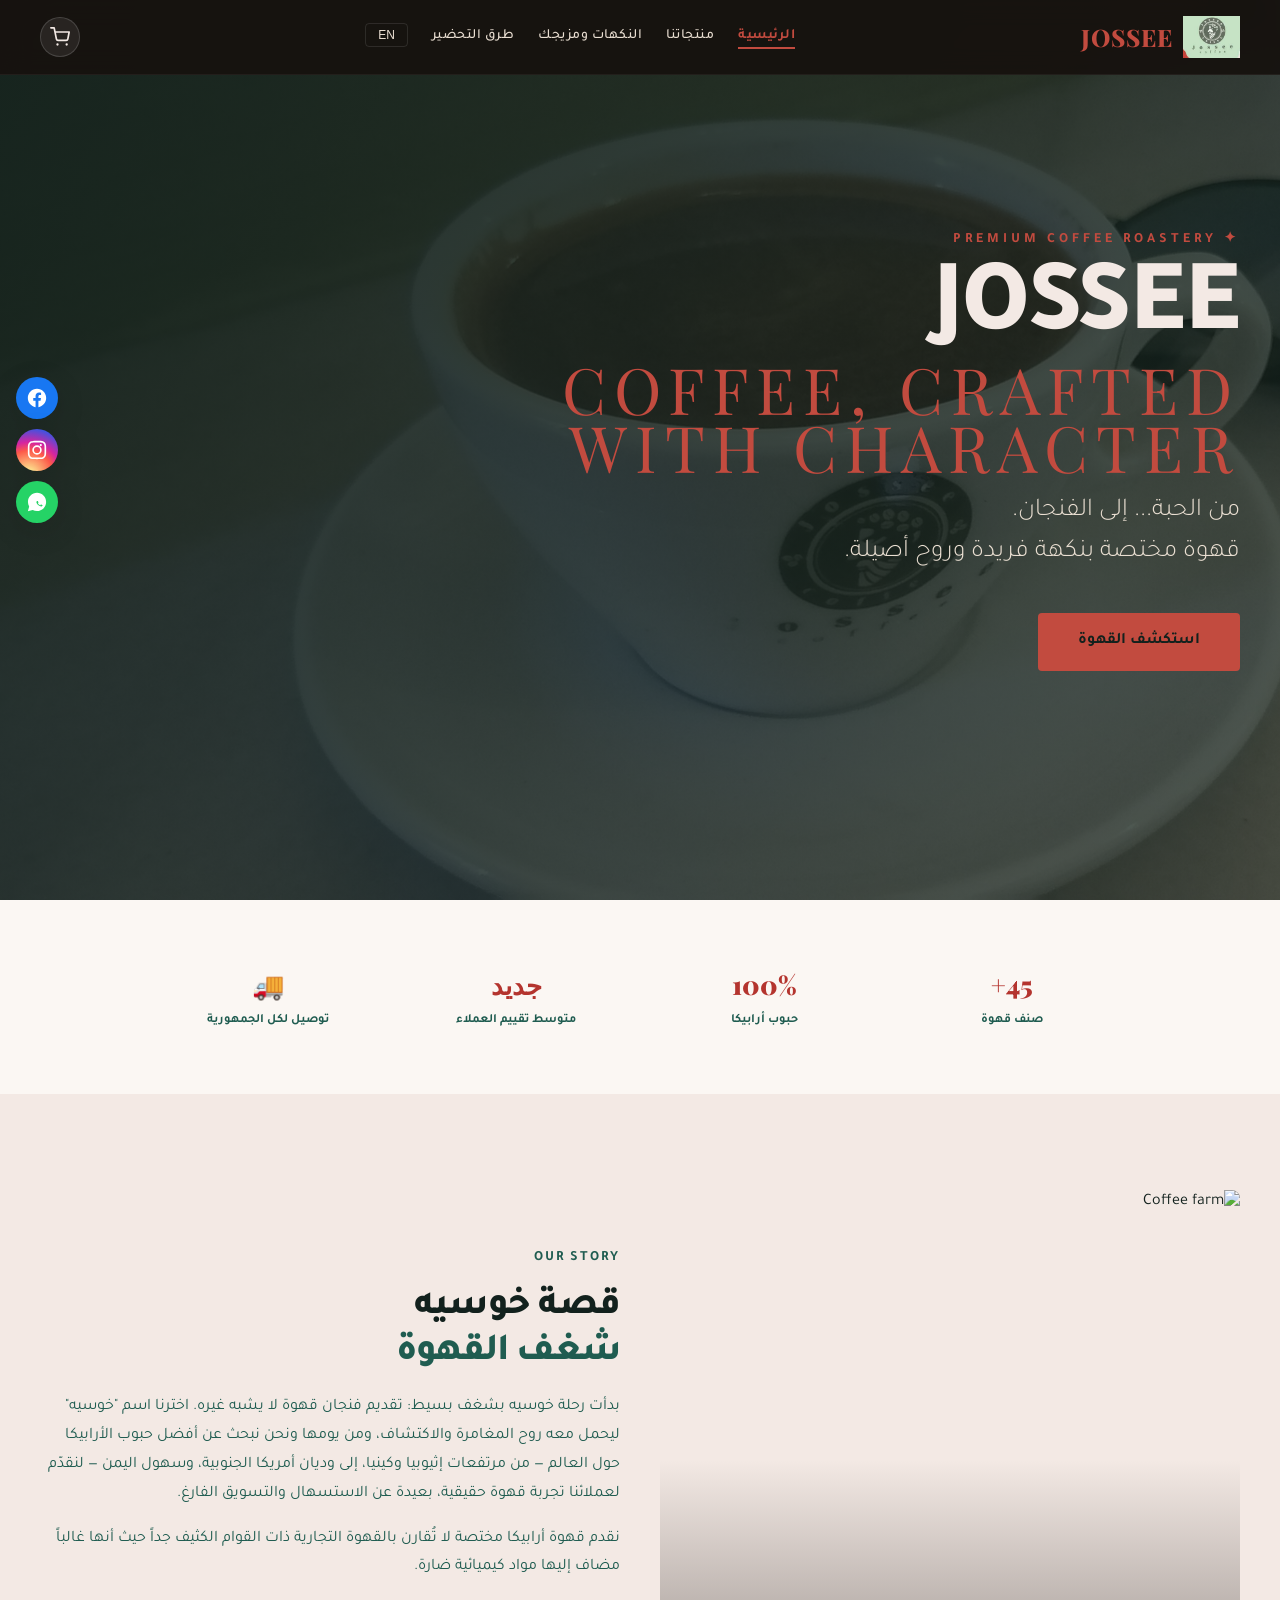
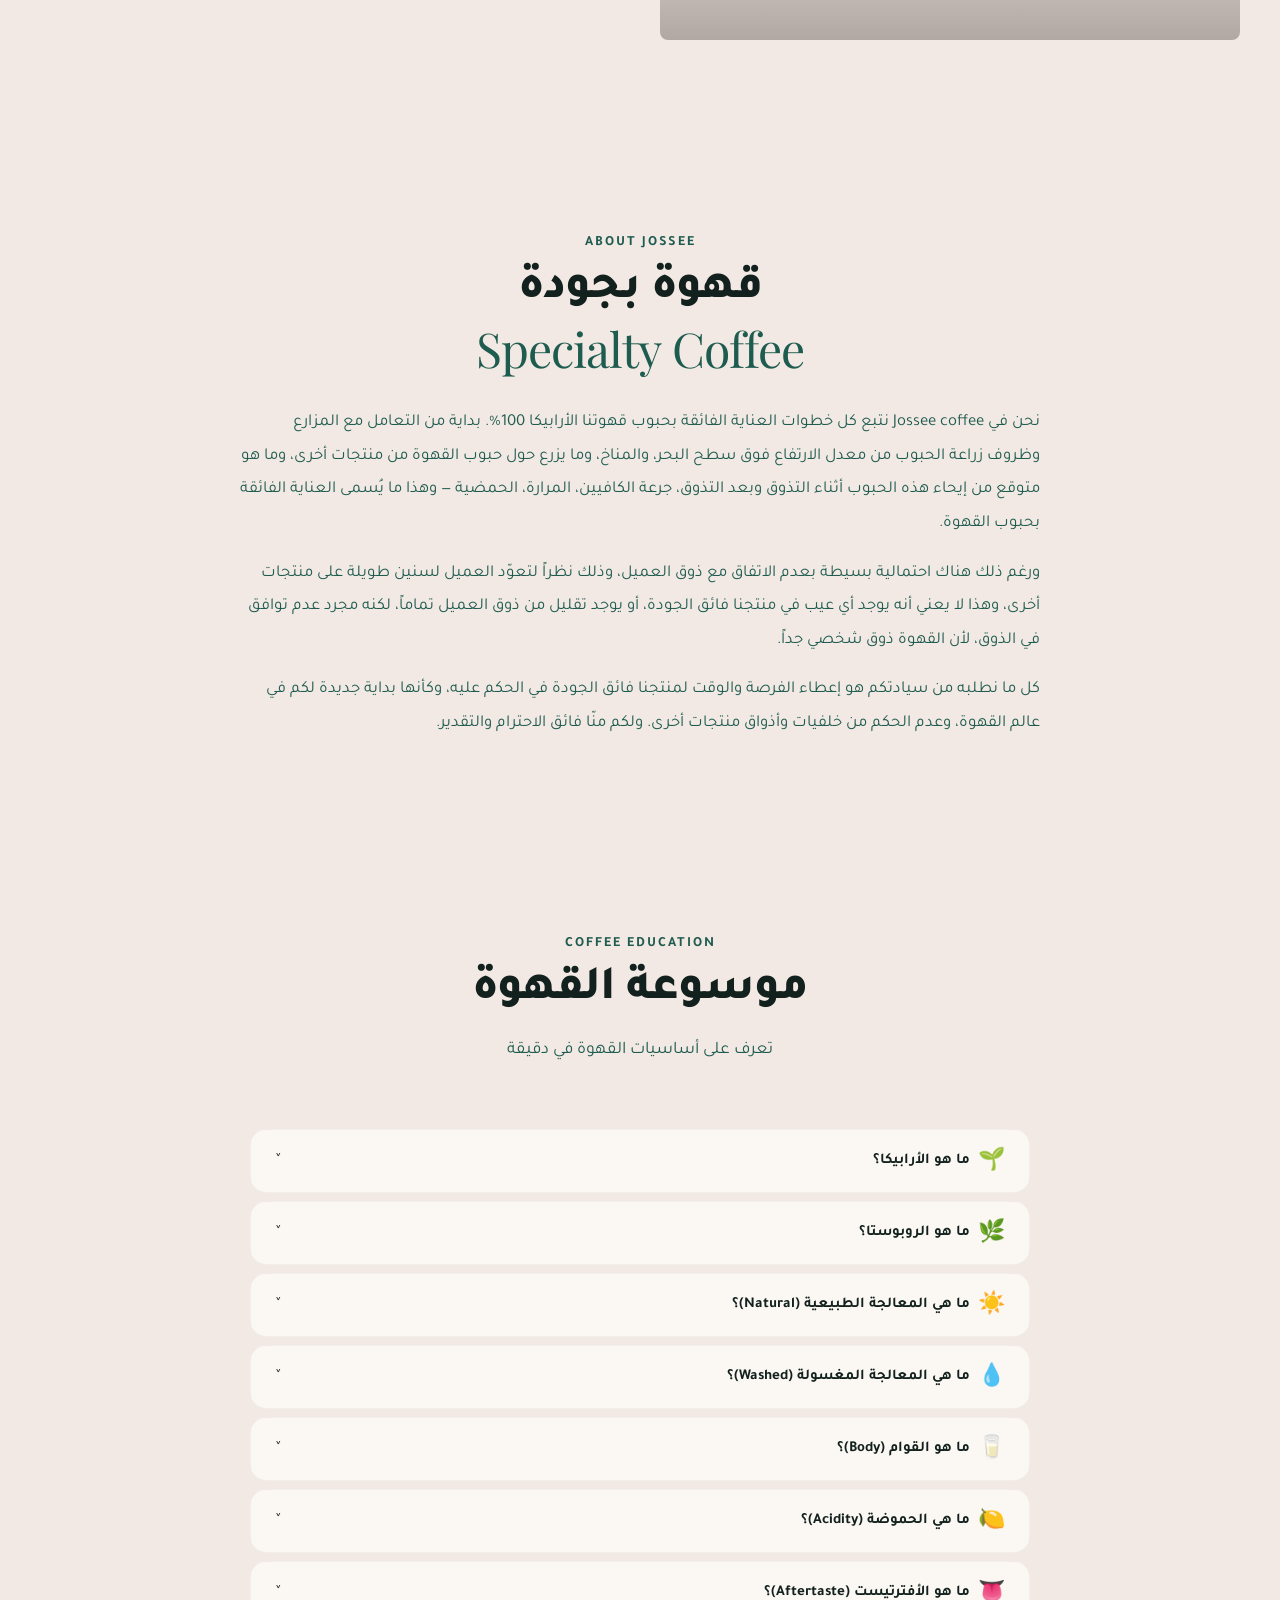
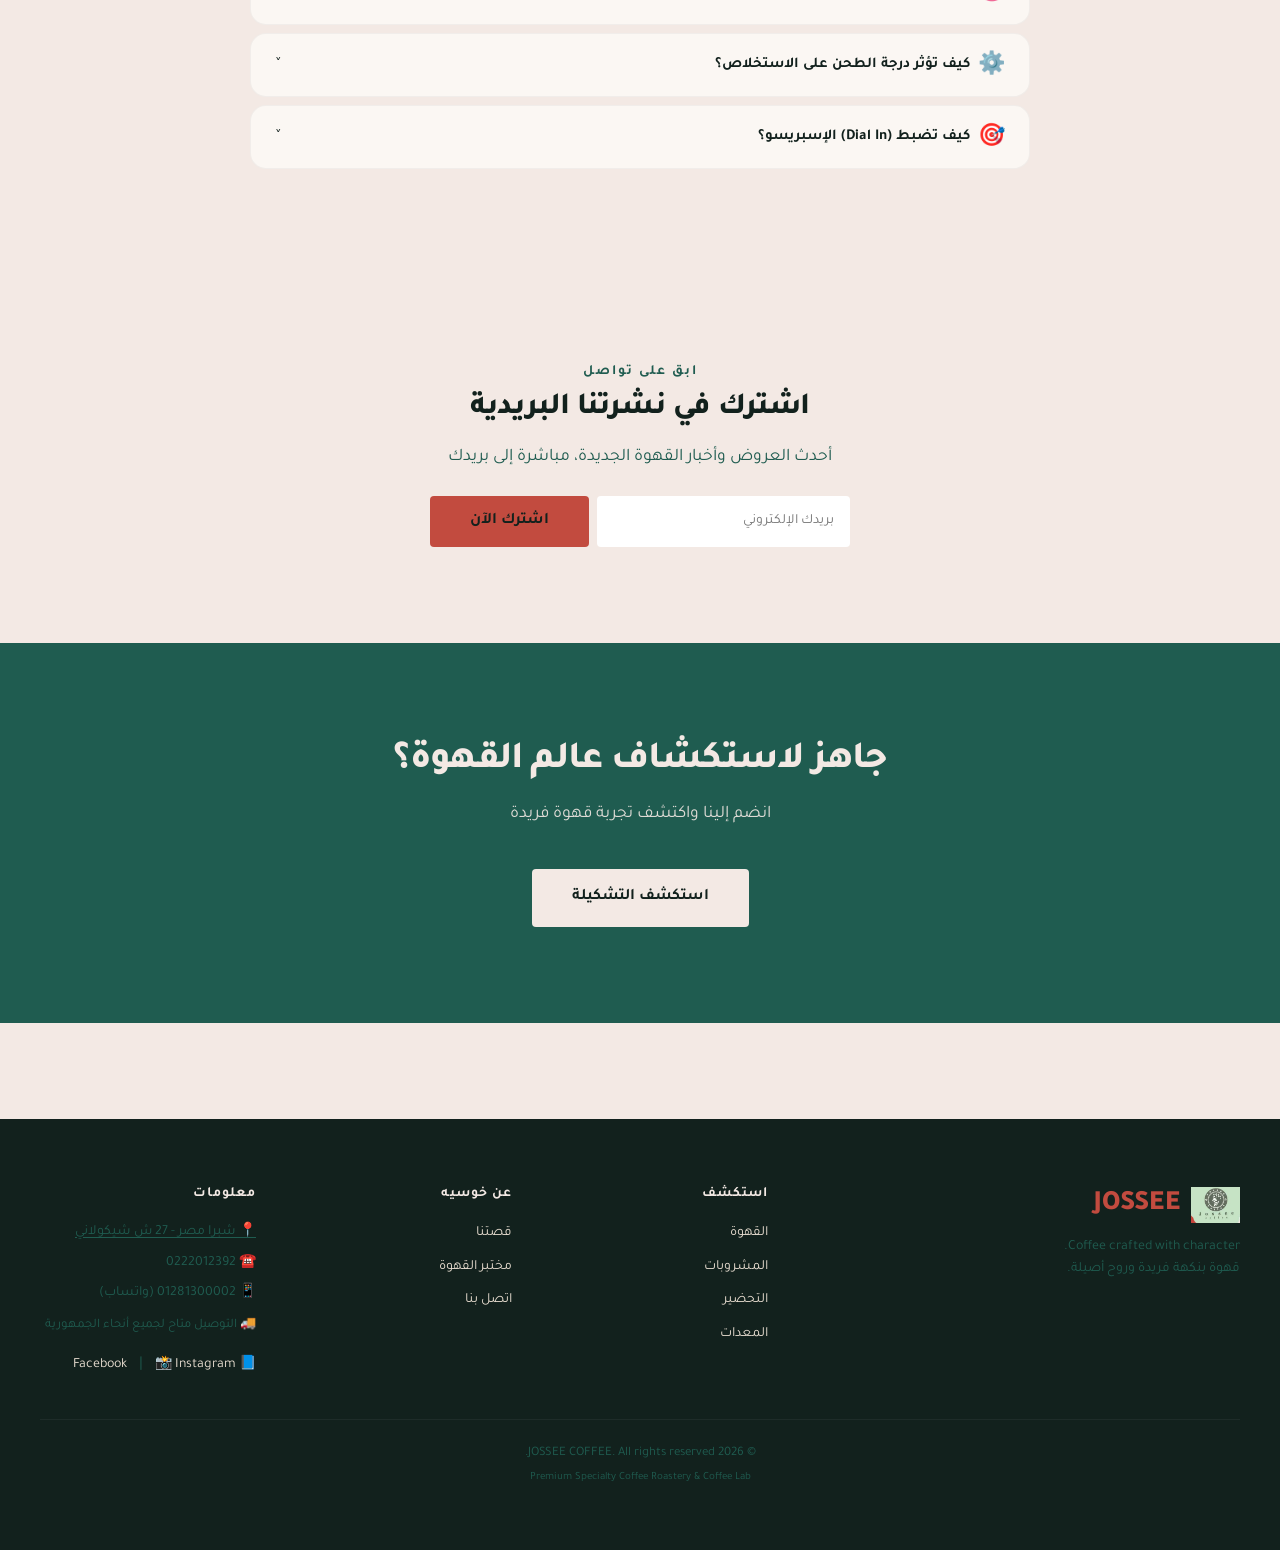
==== commit b3671ca6: "Add files via upload" ====
--- a/index.html
+++ b/index.html
@@ -1444,6 +1444,10 @@
             border-color: var(--gold);
             color: var(--espresso-black);
         }
+        .cart-icon { display: block; }
+        .cart-nav-btn .cart-icon-full { display: none; }
+        .cart-nav-btn.has-items .cart-icon-empty { display: none; }
+        .cart-nav-btn.has-items .cart-icon-full { display: block; }
         .cart-nav-badge {
             position: absolute;
             top: -4px;
@@ -1547,7 +1551,19 @@
         </ul>
         <div class="navbar-icons">
             <button class="cart-nav-btn" id="cartNavBtn" aria-label="عرض السلة">
-                🛒 <span class="cart-nav-badge" id="cartBadge" style="display:none;">0</span>
+                <svg class="cart-icon cart-icon-empty" width="20" height="20" viewBox="0 0 24 24" fill="none" stroke="currentColor" stroke-width="2" stroke-linecap="round" stroke-linejoin="round" aria-hidden="true">
+                    <path d="M1 1h4l2.68 13.39a2 2 0 0 0 2 1.61h9.72a2 2 0 0 0 2-1.61L23 6H6"/>
+                    <circle cx="9" cy="21" r="1.4" fill="currentColor" stroke="none"/>
+                    <circle cx="20" cy="21" r="1.4" fill="currentColor" stroke="none"/>
+                </svg>
+                <svg class="cart-icon cart-icon-full" width="20" height="20" viewBox="0 0 24 24" aria-hidden="true">
+                    <path d="M7 8h10l-1 5H8z" fill="var(--gold-light)"/>
+                    <circle cx="10.5" cy="8" r="2.1" fill="var(--espresso-black)" opacity="0.18"/>
+                    <path d="M1 1h4l2.68 13.39a2 2 0 0 0 2 1.61h9.72a2 2 0 0 0 2-1.61L23 6H6" fill="none" stroke="currentColor" stroke-width="2" stroke-linecap="round" stroke-linejoin="round"/>
+                    <circle cx="9" cy="21" r="1.4" fill="currentColor"/>
+                    <circle cx="20" cy="21" r="1.4" fill="currentColor"/>
+                </svg>
+                <span class="cart-nav-badge" id="cartBadge" style="display:none;">0</span>
             </button>
             <button class="nav-toggle" id="navToggle" aria-label="Toggle menu" aria-expanded="false">
                 <span></span><span></span><span></span>
@@ -2066,7 +2082,7 @@
                         <div id="blendResult" role="region" aria-live="polite" aria-label="نتيجة المزيج" style="min-height: 200px;">
                             <div style="text-align: center; padding: var(--space-xl); color: var(--sand);">
                                 <div style="font-size: 48px; margin-bottom: var(--space-md);">⚗️</div>
-                                <p>اختر أنواع البن وعدّل النسب لإنشاء مزيجك</p>
+                                <p>ابدأ باختيار القهوة الأولى</p>
                             </div>
                         </div>
 
@@ -2369,6 +2385,10 @@
                         <input type="number" id="brewLogTemp" value="93" min="0" step="1" style="width: 100%; padding: 10px; border: 1px solid rgba(23,18,15,0.12); border-radius: var(--radius-sm); font-size: 14px;">
                     </div>
                     <div style="grid-column: 1 / -1;">
+                        <label style="display: block; font-weight: 700; font-size: 14px; margin-bottom: var(--space-xs);">النكهات التي لاحظتها (اختياري)</label>
+                        <div id="brewLogFlavorTags" style="display: flex; flex-wrap: wrap; gap: var(--space-sm);"></div>
+                    </div>
+                    <div style="grid-column: 1 / -1;">
                         <label style="display: block; font-weight: 700; font-size: 14px; margin-bottom: var(--space-xs);">ملاحظات التذوق</label>
                         <textarea id="brewLogNotes" rows="3" style="width: 100%; padding: 10px; border: 1px solid rgba(23,18,15,0.12); border-radius: var(--radius-sm); font-size: 14px; font-family: inherit;" placeholder="ما هي النكهات التي لاحظتها؟ هل كان الاستخلاص جيداً؟"></textarea>
                     </div>
@@ -2397,6 +2417,7 @@
                             </div>
                         </div>
                     </div>
+                    <div id="flavorJournalProfile" style="display: none; margin-top: var(--space-lg); padding: var(--space-md); background: rgba(23,18,15,0.04); border-radius: var(--radius-sm);"></div>
                 </div>
             </div>
         </div>
@@ -2546,6 +2567,8 @@
                         </div>
                     </div>
                     
+                    <div id="detailRestockReminder" style="display:none; margin-top: var(--space-md); padding: var(--space-md); background: rgba(90,56,40,0.08); border-radius: var(--radius-sm); align-items: center; gap: var(--space-sm); font-size: 13px; line-height: 1.6;"></div>
+
                     <button id="detailUseInBlendBtn" style="margin-top: var(--space-sm); width: 100%; padding: 12px; background: var(--espresso-black); color: var(--beige); border: none; border-radius: var(--radius-sm); cursor: pointer; font-size: 16px; font-weight: 700; transition: all 0.2s;">⚗️ استخدمها في مزيجي</button>
                     <button id="detailCompareBtn" style="margin-top: var(--space-md); width: 100%; padding: 12px; background: var(--coffee-brown); color: white; border: none; border-radius: var(--radius-sm); cursor: pointer; font-size: 16px; font-weight: 700; transition: all 0.2s;">
                         📊 مقارنة هذا النوع
@@ -2616,10 +2639,33 @@
     <div class="coffee-detail-modal" id="cart-modal" role="dialog" aria-modal="true" aria-label="سلة المشتريات">
         <div class="coffee-detail-content cart-content">
             <button class="coffee-detail-close" id="closeCartBtn">&times;</button>
-            <h2 style="font-size: 22px; margin-bottom: var(--space-lg);">🛒 سلة المشتريات</h2>
+            <h2 style="font-size: 22px; margin-bottom: var(--space-lg); display: flex; align-items: center; gap: 8px;"><svg width="24" height="24" viewBox="0 0 24 24" fill="none" stroke="currentColor" stroke-width="2" stroke-linecap="round" stroke-linejoin="round" aria-hidden="true"><path d="M1 1h4l2.68 13.39a2 2 0 0 0 2 1.61h9.72a2 2 0 0 0 2-1.61L23 6H6"/><circle cx="9" cy="21" r="1.4" fill="currentColor" stroke="none"/><circle cx="20" cy="21" r="1.4" fill="currentColor" stroke="none"/></svg> سلة المشتريات</h2>
             <div id="cartItemsList"></div>
             <div class="cart-summary" id="cartSummaryWrap" style="display:none;">
-                <textarea id="cartNotes" rows="2" placeholder="ملاحظات إضافية (إضافات، درجة تحميص، عنوان التوصيل...)"></textarea>
+                <div style="display: grid; gap: var(--space-sm); margin-bottom: var(--space-md);">
+                    <div>
+                        <label style="display:block; font-size:12px; font-weight:700; margin-bottom:4px;">رقم الهاتف *</label>
+                        <input type="tel" id="cartPhone" placeholder="01xxxxxxxxx" style="width:100%; padding:10px; border:1px solid rgba(23,18,15,0.12); border-radius: var(--radius-sm); font-size:14px;">
+                    </div>
+                    <div>
+                        <label style="display:block; font-size:12px; font-weight:700; margin-bottom:4px;">رقم هاتف إضافي (اختياري)</label>
+                        <input type="tel" id="cartPhoneAlt" placeholder="01xxxxxxxxx" style="width:100%; padding:10px; border:1px solid rgba(23,18,15,0.12); border-radius: var(--radius-sm); font-size:14px;">
+                    </div>
+                    <div>
+                        <label style="display:block; font-size:12px; font-weight:700; margin-bottom:4px;">عنوان التوصيل بالتفصيل *</label>
+                        <textarea id="cartAddress" rows="2" placeholder="المحافظة، المنطقة، الشارع، رقم العقار، علامة مميزة..." style="width:100%; padding:10px; border:1px solid rgba(23,18,15,0.12); border-radius: var(--radius-sm); font-size:14px; font-family: inherit;"></textarea>
+                    </div>
+                    <div>
+                        <label style="display:block; font-size:12px; font-weight:700; margin-bottom:4px;">موقعك على الخريطة (اختياري لكن بيسهّل التوصيل)</label>
+                        <div style="display:flex; gap: var(--space-sm); flex-wrap: wrap;">
+                            <button type="button" id="cartShareLocationBtn" class="btn btn-outline" style="flex:1; min-width:160px; justify-content:center; padding:10px; font-size:13px;">📍 شارك موقعي الحالي</button>
+                            <a href="https://www.google.com/maps" target="_blank" rel="noopener" class="btn btn-outline" style="flex:1; min-width:160px; justify-content:center; padding:10px; font-size:13px; text-align:center; text-decoration:none;">🗺️ افتح خرائط جوجل يدوياً</a>
+                        </div>
+                        <input type="text" id="cartLocationLink" placeholder="رابط موقعك على الخريطة" style="margin-top:6px; width:100%; padding:10px; border:1px solid rgba(23,18,15,0.12); border-radius: var(--radius-sm); font-size:13px;">
+                        <div id="cartLocationStatus" style="font-size:11px; color: var(--coffee-brown); margin-top:4px;"></div>
+                    </div>
+                </div>
+                <textarea id="cartNotes" rows="2" placeholder="ملاحظات إضافية (درجة تحميص، ميعاد مناسب للتوصيل...)"></textarea>
                 <div class="cart-total-row">
                     <span>الإجمالي (تقريبي)</span>
                     <span id="cartTotal">0 ج</span>
@@ -2987,6 +3033,13 @@
 "قهوة قوية جداً": "Very strong coffee",
 "كيلو (1000 جم)": "Kilo (1000 g)",
 "ملاحظات التذوق": "Tasting notes",
+"النكهات التي لاحظتها (اختياري)": "Flavors you noticed (optional)",
+"رقم الهاتف *": "Phone number *",
+"رقم هاتف إضافي (اختياري)": "Additional phone (optional)",
+"عنوان التوصيل بالتفصيل *": "Detailed delivery address *",
+"موقعك على الخريطة (اختياري لكن بيسهّل التوصيل)": "Your location on the map (optional, but helps delivery)",
+"📍 شارك موقعي الحالي": "📍 Share my current location",
+"🗺️ افتح خرائط جوجل يدوياً": "🗺️ Open Google Maps manually",
 "نتائج المقارنة": "Comparison results",
 "نسبة الاستخلاص": "Extraction ratio",
 "نظيف، هش، معقد": "Clean, crisp, complex",
@@ -3218,7 +3271,8 @@
 "تقليل جرعة القهوة (Dose) مع ثبات النسبة": "Reduce coffee dose while keeping the ratio",
 "زيادة جرعة القهوة (Dose) مع ثبات النسبة": "Increase coffee dose while keeping the ratio",
 "أجب عن الأسئلة لنجد لك البن الأنسب لذوقك": "Answer the questions and we'll find the best coffee for your taste",
-"اختر أنواع البن وعدّل النسب لإنشاء مزيجك": "Choose coffee types and adjust ratios to create your blend",
+"ابدأ باختيار القهوة الأولى": "Start by choosing your first coffee",
+"أضف نوع قهوة آخر لتكوين المزيج": "Add another coffee to build your blend",
 "اختر حتى 3 أنواع لمقارنتها جنباً إلى جنب": "Choose up to 3 types to compare side by side",
 "تقليل وقت الاستخلاص (استهدف 25-30 ثانية)": "Reduce extraction time (target 25-30 seconds)",
 "زيادة وقت الاستخلاص (استهدف 25-30 ثانية)": "Increase extraction time (target 25-30 seconds)",
@@ -4421,6 +4475,13 @@
             'grandi-jose-mahouj': ['مستكة يوناني', 'جينسينج أحمر كوري']
         };
 
+        // Add-ons the user selects in the coffee detail modal are tracked
+        // here by index into STANDARD_ADDONS, reset each time a coffee's
+        // detail view opens, and carried into addToCart() so their price
+        // is actually included in the order (previously informational
+        // only — see renderAddOns below).
+        let detailSelectedAddOns = [];
+
         function renderAddOns(coffee) {
             const container = document.getElementById('detailAddOns');
             const wrapper = document.getElementById('detailAddOnsWrap');
@@ -4437,14 +4498,44 @@
                     </div>`;
             } else {
                 container.innerHTML = `
-                    <div style="display: grid; grid-template-columns: 1fr auto; gap: 4px 12px; font-size: 13px;">
-                        ${STANDARD_ADDONS.map(a => `
-                            <span>${T(a.name)}${a.note ? ` <span style="color: var(--coffee-brown); font-size: 11px;">(${T(a.note)})</span>` : ''}</span>
-                            <span style="font-weight: 700;">${a.price}${L(' ج', ' EGP')}</span>
-                        `).join('')}
-                    </div>`;
-            }
-        }
+                    <p style="font-size: 12px; color: var(--coffee-brown); margin-bottom: 6px;">${L('اختر الإضافات المطلوبة (بتتحسب في إجمالي الطلب):', 'Choose the add-ons you want (added to the order total):')}</p>
+                    <div style="display: flex; flex-direction: column; gap: 6px;">
+                        ${STANDARD_ADDONS.map((a, idx) => {
+                            const checked = detailSelectedAddOns.includes(idx);
+                            return `
+                            <label class="detail-addon-row" style="display: flex; align-items: center; justify-content: space-between; gap: 8px; padding: 6px 8px; border-radius: var(--radius-sm); background: ${checked ? 'rgba(90,56,40,0.08)' : 'transparent'}; cursor: pointer; font-size: 13px;">
+                                <span style="display: flex; align-items: center; gap: 8px;">
+                                    <input type="checkbox" class="detail-addon-checkbox" data-idx="${idx}"${checked ? ' checked' : ''}>
+                                    <span>${T(a.name)}${a.note ? ` <span style="color: var(--coffee-brown); font-size: 11px;">(${T(a.note)})</span>` : ''}</span>
+                                </span>
+                                <span style="font-weight: 700;">+${a.price}${L(' ج', ' EGP')}</span>
+                            </label>`;
+                        }).join('')}
+                    </div>
+                    <div id="detailAddOnsSubtotal" style="margin-top: 8px; font-size: 12px; color: var(--coffee-brown); text-align: left;"></div>`;
+                updateAddOnsSubtotalDisplay();
+            }
+        }
+
+        function updateAddOnsSubtotalDisplay() {
+            const el = document.getElementById('detailAddOnsSubtotal');
+            if (!el) return;
+            const total = detailSelectedAddOns.reduce((sum, idx) => sum + (STANDARD_ADDONS[idx]?.price || 0), 0);
+            el.textContent = total > 0 ? `${L('إجمالي الإضافات', 'Add-ons total')}: +${total}${L(' ج', ' EGP')}` : '';
+        }
+
+        document.getElementById('detailAddOns')?.addEventListener('change', function(e) {
+            if (!e.target.classList.contains('detail-addon-checkbox')) return;
+            const idx = parseInt(e.target.dataset.idx, 10);
+            if (e.target.checked) {
+                if (!detailSelectedAddOns.includes(idx)) detailSelectedAddOns.push(idx);
+            } else {
+                detailSelectedAddOns = detailSelectedAddOns.filter(i => i !== idx);
+            }
+            const row = e.target.closest('.detail-addon-row');
+            if (row) row.style.background = e.target.checked ? 'rgba(90,56,40,0.08)' : 'transparent';
+            updateAddOnsSubtotalDisplay();
+        });
 
         function openCoffeeDetail(id) {
             const coffee = COFFEES.find(c => c.id === id);
@@ -4470,7 +4561,22 @@
             document.getElementById('detailPrice').textContent = coffee.price + L(' ج', ' EGP');
             document.getElementById('detailWeight').textContent = coffee.weight + L(' جم', 'g');
             renderPriceTiers(coffee);
+            detailSelectedAddOns = [];
             renderAddOns(coffee);
+
+            const restockEl = document.getElementById('detailRestockReminder');
+            if (restockEl) {
+                const est = estimateBagDuration(coffee.id);
+                if (est) {
+                    restockEl.style.display = 'flex';
+                    const msgAr = `بناءً على ${est.brewsCount} تحضيرة مسجّلة في سجل التحضير (~${est.gramsPerDay} جم/يوم)، كيس ${coffee.weight}جم من ${coffee.name} هيكفيك تقريبًا <strong>${est.days} يوم</strong>.`;
+                    const msgEn = `Based on ${est.brewsCount} logged brews (~${est.gramsPerDay} g/day), a ${coffee.weight}g bag of ${coffee.nameEn || coffee.name} should last you about <strong>${est.days} days</strong>.`;
+                    restockEl.innerHTML = `<span style="font-size: 20px;">📦</span><span>${L(msgAr, msgEn)}</span>`;
+                } else {
+                    restockEl.style.display = 'none';
+                }
+            }
+
             document.getElementById('detailImage').src = getCoffeeImage(coffee.id);
             document.getElementById('detailImage').alt = coffee.name;
             
@@ -5278,11 +5384,11 @@
             } else {
                 let msg;
                 if (selectedIds.length === 0) {
-                    msg = 'اختر قهوة واحدة على الأقل لبدء المزيج';
+                    msg = 'ابدأ باختيار القهوة الأولى';
                 } else if (hasDuplicate) {
                     msg = 'اخترت نفس نوع القهوة أكثر من مرة — غيّر أحد الأنواع';
                 } else if (blendData.length === 1) {
-                    msg = 'أضف نوع قهوة آخر لإكمال مزيجك';
+                    msg = 'أضف نوع قهوة آخر لتكوين المزيج';
                 } else if (!allSelected) {
                     msg = 'اختر نوع البن لكل عنصر في المزيج';
                 } else if (total !== 100) {
@@ -5293,7 +5399,7 @@
                 document.getElementById('blendResult').innerHTML = `
                     <div style="text-align: center; padding: var(--space-xl); color: var(--sand);">
                         <div style="font-size: 48px; margin-bottom: var(--space-md);">☕</div>
-                        <p>${msg}</p>
+                        <p>${T(msg)}</p>
                     </div>
                 `;
                 document.getElementById('blendProfile').style.display = 'none';
@@ -5324,12 +5430,36 @@
             return profile;
         }
 
+        function calculateBlendCost(blendData, batchSize) {
+            return blendData.reduce((sum, b) => {
+                const coffee = coffeeMap[b.id];
+                if (!coffee || !coffee.price || !coffee.weight) return sum;
+                const gramsUsed = batchSize * (b.percentage / 100);
+                return sum + (coffee.price / coffee.weight) * gramsUsed;
+            }, 0);
+        }
+
+        function buildBlendShareMessage(blendData, batchSize, cost) {
+            const lines = [L('مزيج القهوة بتاعي من Jossee Coffee ⚗️', 'My Jossee Coffee blend ⚗️'), ''];
+            blendData.forEach(b => {
+                const coffee = coffeeMap[b.id];
+                if (coffee) lines.push(`• ${T(coffee.name)} — ${b.percentage}%`);
+            });
+            lines.push('');
+            lines.push(`${L('حجم الدفعة', 'Batch size')}: ${batchSize} ${L('جرام', 'g')}`);
+            if (cost > 0) {
+                lines.push(`${L('التكلفة التقريبية', 'Estimated cost')}: ${Math.round(cost)} ${L('ج', 'EGP')}`);
+            }
+            return lines.join('\n');
+        }
+
         let currentBlendForBrew = null;
 
         function generateBlendResult(blendData) {
             const profile = calculateBlendProfile(blendData);
             const resultDiv = document.getElementById('blendResult');
             const batchSize = parseInt(document.getElementById('batchSize').value) || 1000;
+            const cost = calculateBlendCost(blendData, batchSize);
             
             let beansHtml = blendData.map(b => {
                 const coffee = coffeeMap[b.id];
@@ -5347,11 +5477,20 @@
                     <div style="font-size: 14px; color: var(--gold-light); margin-bottom: var(--space-sm);">مزيجك</div>
                     ${beansHtml}
                 </div>
-                <div style="padding: var(--space-md); background: rgba(255,255,255,0.04); border-radius: var(--radius-sm);">
-                    <div style="font-size: 12px; color: var(--coffee-brown);">${L('الوزن الإجمالي', 'Total Weight')}</div>
-                    <div style="font-size: 20px; font-weight: 900;">${batchSize} ${L('جرام', 'g')}</div>
+                <div style="display: flex; gap: var(--space-md);">
+                    <div style="flex: 1; padding: var(--space-md); background: rgba(255,255,255,0.04); border-radius: var(--radius-sm);">
+                        <div style="font-size: 12px; color: var(--coffee-brown);">${L('الوزن الإجمالي', 'Total Weight')}</div>
+                        <div style="font-size: 20px; font-weight: 900;">${batchSize} ${L('جرام', 'g')}</div>
+                    </div>
+                    <div style="flex: 1; padding: var(--space-md); background: rgba(255,255,255,0.04); border-radius: var(--radius-sm);">
+                        <div style="font-size: 12px; color: var(--coffee-brown);">${L('التكلفة التقريبية', 'Estimated Cost')}</div>
+                        <div style="font-size: 20px; font-weight: 900; color: var(--gold-light);">${Math.round(cost)} ${L('ج', 'EGP')}</div>
+                    </div>
                 </div>
-                <button id="brewThisBlendBtn" class="btn btn-primary" style="width: 100%; justify-content: center; padding: 12px; margin-top: var(--space-lg);">🔥 حضّر هذا المزيج</button>
+                <div style="display: flex; gap: var(--space-md); margin-top: var(--space-lg);">
+                    <button id="brewThisBlendBtn" class="btn btn-primary" style="flex: 1; justify-content: center; padding: 12px;">🔥 حضّر هذا المزيج</button>
+                    <button id="shareBlendBtn" class="btn btn-outline" style="flex: 1; justify-content: center; padding: 12px;">📤 ${L('شارك مزيجك', 'Share blend')}</button>
+                </div>
             `;
 
             currentBlendForBrew = {
@@ -5359,6 +5498,10 @@
                 profile
             };
             document.getElementById('brewThisBlendBtn').onclick = goToBrewWithBlend;
+            document.getElementById('shareBlendBtn').onclick = function() {
+                const text = buildBlendShareMessage(blendData, batchSize, cost);
+                window.open(`https://wa.me/?text=${encodeURIComponent(text)}`, '_blank');
+            };
 
             document.getElementById('blendProfile').style.display = 'block';
             const barsContainer = document.getElementById('profileBars');
@@ -5403,13 +5546,17 @@
             populateBlendSelects();
             attachBlendEvents(container.lastElementChild);
             syncBeanRowVisibility();
-            // Recalculate percentages
+            // Recalculate percentages — distribute the remainder onto the
+            // first bean instead of flooring every slider (avoids the
+            // 33% + 33% + 33% = 99% total bug).
             const sliders = document.querySelectorAll('.bean-slider');
             const equalVal = Math.floor(100 / sliders.length);
-            sliders.forEach(slider => {
-                slider.value = equalVal;
+            const remainder = 100 - equalVal * sliders.length;
+            sliders.forEach((slider, idx) => {
+                const val = equalVal + (idx === 0 ? remainder : 0);
+                slider.value = val;
                 const num = slider.dataset.bean;
-                document.querySelector(`.bean-percentage[data-bean="${num}"]`).textContent = equalVal + '%';
+                document.querySelector(`.bean-percentage[data-bean="${num}"]`).textContent = val + '%';
             });
             updateBlend();
         });
@@ -5423,10 +5570,12 @@
                     beanCount--;
                     const sliders = document.querySelectorAll('.bean-slider');
                     const equalVal = Math.floor(100 / sliders.length);
-                    sliders.forEach(slider => {
-                        slider.value = equalVal;
+                    const remainder = 100 - equalVal * sliders.length;
+                    sliders.forEach((slider, idx) => {
+                        const val = equalVal + (idx === 0 ? remainder : 0);
+                        slider.value = val;
                         const num = slider.dataset.bean;
-                        document.querySelector(`.bean-percentage[data-bean="${num}"]`).textContent = equalVal + '%';
+                        document.querySelector(`.bean-percentage[data-bean="${num}"]`).textContent = val + '%';
                     });
                     syncBeanRowVisibility();
                     updateBlend();
@@ -5567,6 +5716,33 @@
             return JSON.parse(localStorage.getItem('jose_brew_logs') || '[]');
         }
 
+        // Estimates how many days a fresh bag of `coffeeId` would last,
+        // based on the user's own logged consumption rate for that coffee
+        // (grams used per day, averaged across their Brew Log history).
+        // Returns null when there isn't enough log data for a reliable
+        // estimate rather than guessing.
+        function estimateBagDuration(coffeeId) {
+            const logs = getBrewLogs().filter(l => l.coffeeId === coffeeId && l.dose);
+            if (logs.length < 2) return null;
+
+            const dates = logs.map(l => new Date(l.date).getTime()).sort((a, b) => a - b);
+            const spanDays = (dates[dates.length - 1] - dates[0]) / 86400000;
+            if (spanDays < 1) return null;
+
+            const totalGrams = logs.reduce((sum, l) => sum + l.dose, 0);
+            const gramsPerDay = totalGrams / spanDays;
+            if (gramsPerDay <= 0) return null;
+
+            const coffee = coffeeMap[coffeeId];
+            if (!coffee || !coffee.weight) return null;
+
+            return {
+                days: Math.max(1, Math.round(coffee.weight / gramsPerDay)),
+                gramsPerDay: Math.round(gramsPerDay * 10) / 10,
+                brewsCount: logs.length
+            };
+        }
+
         // Populate brew log coffee select
         function populateBrewLogSelect() {
             const el = document.getElementById('brewLogCoffee');
@@ -5574,6 +5750,74 @@
                 el.innerHTML = `<option value="">اختر النوع</option>` + 
                     COFFEES.map(c => `<option value="${c.id}">${c.name}</option>`).join('');
             }
+        }
+
+        // Personal flavor journal: lets the user tag each logged brew with
+        // the same top-level categories used in the Flavor Wheel, then
+        // aggregates them across the whole Brew Log into a personal
+        // flavor profile (see renderFlavorJournalProfile below).
+        const brewLogSelectedFlavors = new Set();
+
+        function renderBrewLogFlavorTags() {
+            const el = document.getElementById('brewLogFlavorTags');
+            if (!el) return;
+            el.innerHTML = Object.entries(flavorData).map(([key, data]) => {
+                const active = brewLogSelectedFlavors.has(key);
+                return `<button type="button" class="brew-log-flavor-tag" data-flavor="${key}" style="padding: 6px 14px; border-radius: 20px; font-size: 13px; border: 1px solid rgba(23,18,15,0.15); background: ${active ? 'var(--coffee-brown)' : 'white'}; color: ${active ? 'white' : 'inherit'}; cursor: pointer;">${T(data.title)}</button>`;
+            }).join('');
+        }
+
+        document.getElementById('brewLogFlavorTags')?.addEventListener('click', function(e) {
+            const btn = e.target.closest('.brew-log-flavor-tag');
+            if (!btn) return;
+            const key = btn.dataset.flavor;
+            if (brewLogSelectedFlavors.has(key)) brewLogSelectedFlavors.delete(key);
+            else brewLogSelectedFlavors.add(key);
+            renderBrewLogFlavorTags();
+        });
+
+        renderBrewLogFlavorTags();
+
+        // Aggregates flavorTags across every saved Brew Log entry into a
+        // personal flavor profile — how often each flavor category shows
+        // up in what the user actually tasted, over time.
+        function renderFlavorJournalProfile() {
+            const container = document.getElementById('flavorJournalProfile');
+            if (!container) return;
+
+            const counts = {};
+            let total = 0;
+            getBrewLogs().forEach(log => {
+                (log.flavorTags || []).forEach(key => {
+                    counts[key] = (counts[key] || 0) + 1;
+                    total++;
+                });
+            });
+
+            if (total === 0) {
+                container.style.display = 'none';
+                return;
+            }
+
+            const rows = Object.entries(counts)
+                .sort((a, b) => b[1] - a[1])
+                .map(([key, count]) => {
+                    const title = flavorData[key]?.title || key;
+                    const pct = Math.round((count / total) * 100);
+                    return `
+                        <div style="margin-bottom: var(--space-sm);">
+                            <div style="display: flex; justify-content: space-between; font-size: 12px; color: var(--coffee-brown);">
+                                <span>${T(title)}</span>
+                                <span>${count}×</span>
+                            </div>
+                            <div style="height: 4px; background: rgba(23,18,15,0.08); border-radius: 4px; overflow: hidden;">
+                                <div style="height: 100%; width: ${pct}%; background: var(--coffee-brown); border-radius: 4px;"></div>
+                            </div>
+                        </div>`;
+                }).join('');
+
+            container.style.display = 'block';
+            container.innerHTML = `<h4 style="font-size: 16px; margin-bottom: var(--space-md);">${L('بروفايل نكهتك الشخصي', 'Your personal flavor profile')}</h4>${rows}`;
         }
 
         document.getElementById('saveBrewLog')?.addEventListener('click', function() {
@@ -5601,11 +5845,14 @@
                 time,
                 temperature: temp,
                 notes,
+                flavorTags: [...brewLogSelectedFlavors],
                 ratio: (yield_ / dose).toFixed(1)
             });
             
             alert(T('✅ تم حفظ التجربة بنجاح!'));
             document.getElementById('brewLogNotes').value = '';
+            brewLogSelectedFlavors.clear();
+            renderBrewLogFlavorTags();
             document.getElementById('showBrewLogs').click();
         });
 
@@ -5617,6 +5864,7 @@
             if (logs.length === 0) {
                 list.innerHTML = `<div style="text-align: center; padding: var(--space-lg); color: var(--coffee-brown);">${L('لا توجد تجارب مسجلة بعد', 'No experiments logged yet')}</div>`;
                 history.style.display = 'block';
+                renderFlavorJournalProfile();
                 return;
             }
 
@@ -5631,6 +5879,7 @@
                             ${log.time ? ` • ${log.time}s` : ''}
                             ${log.temperature ? ` • ${log.temperature}°C` : ''}
                         </div>
+                        ${log.flavorTags && log.flavorTags.length ? `<div style="margin-top: var(--space-xs); display: flex; flex-wrap: wrap; gap: 4px;">${log.flavorTags.map(k => `<span style="font-size: 11px; padding: 2px 10px; background: rgba(90,56,40,0.08); border-radius: 12px;">${T(flavorData[k]?.title || k)}</span>`).join('')}</div>` : ''}
                         ${log.notes ? `<div style="font-size: 13px; color: var(--coffee-brown); margin-top: var(--space-xs);">📝 ${log.notes}</div>` : ''}
                     </div>
                     <div style="font-size: 12px; color: var(--coffee-brown); text-align: right;">
@@ -5646,6 +5895,7 @@
             document.getElementById('logAvgYield').textContent = avgYield.toFixed(1);
 
             history.style.display = 'block';
+            renderFlavorJournalProfile();
         });
 
         // ============================================================
@@ -6009,7 +6259,9 @@
         function registerServiceWorker() {
             if ('serviceWorker' in navigator) {
                 navigator.serviceWorker.register('sw.js').catch(() => {
-                    // No sw.js present in this deployment — safe to ignore.
+                    // Offline caching just won't be available (e.g. served
+                    // from a host that blocks sw.js) — the site still works
+                    // fully online without it.
                 });
             }
         }
@@ -6140,34 +6392,41 @@
             try { localStorage.setItem('jossee-cart', JSON.stringify(cart)); } catch (e) {}
         }
 
-        function addToCart(coffeeId, qty) {
+        function addToCart(coffeeId, qty, addOns) {
             const coffee = coffeeMap[coffeeId];
             if (!coffee) return;
             qty = Math.max(1, parseInt(qty, 10) || 1);
-            const existing = cart.find(item => item.id === coffeeId);
+            addOns = Array.isArray(addOns) ? addOns : [];
+            // Different add-on combos are kept as separate cart lines so
+            // their price is tracked and shown per line, not merged away.
+            const addOnsKey = addOns.map(a => a.name).sort().join('|');
+            const existing = cart.find(item => item.id === coffeeId && (item.addOnsKey || '') === addOnsKey);
             if (existing) {
                 existing.qty += qty;
             } else {
-                cart.push({ id: coffeeId, qty });
+                cart.push({ id: coffeeId, qty, addOns, addOnsKey });
             }
             saveCart();
             updateCartBadge();
             renderCartModal();
         }
 
-        function removeFromCart(coffeeId) {
-            cart = cart.filter(item => item.id !== coffeeId);
+        // Removes/updates by cart line index rather than coffee id, since
+        // the same coffee can now appear as separate lines with different
+        // add-on combos (see addToCart's addOnsKey grouping).
+        function removeFromCart(index) {
+            cart.splice(index, 1);
             saveCart();
             updateCartBadge();
             renderCartModal();
         }
 
-        function updateCartItemQty(coffeeId, delta) {
-            const item = cart.find(i => i.id === coffeeId);
+        function updateCartItemQty(index, delta) {
+            const item = cart[index];
             if (!item) return;
             item.qty += delta;
             if (item.qty <= 0) {
-                removeFromCart(coffeeId);
+                removeFromCart(index);
                 return;
             }
             saveCart();
@@ -6185,7 +6444,9 @@
         function calculateCartTotal() {
             return cart.reduce((sum, item) => {
                 const coffee = coffeeMap[item.id];
-                return coffee ? sum + (coffee.price * item.qty) : sum;
+                if (!coffee) return sum;
+                const addOnsCost = (item.addOns || []).reduce((s, a) => s + (a.price || 0), 0);
+                return sum + (coffee.price + addOnsCost) * item.qty;
             }, 0);
         }
 
@@ -6205,27 +6466,32 @@
             if (!list) return;
 
             if (cart.length === 0) {
-                list.innerHTML = `<div class="cart-empty">🛒<br>${T('السلة فارغة حالياً')}</div>`;
+                list.innerHTML = `<div class="cart-empty"><svg width="56" height="56" viewBox="0 0 24 24" fill="none" stroke="currentColor" stroke-width="1.6" stroke-linecap="round" stroke-linejoin="round" aria-hidden="true" style="margin: 0 auto var(--space-sm);"><path d="M1 1h4l2.68 13.39a2 2 0 0 0 2 1.61h9.72a2 2 0 0 0 2-1.61L23 6H6"/><circle cx="9" cy="21" r="1.4" fill="currentColor" stroke="none"/><circle cx="20" cy="21" r="1.4" fill="currentColor" stroke="none"/></svg><br>${T('السلة فارغة حالياً')}</div>`;
                 summaryWrap.style.display = 'none';
                 return;
             }
 
-            list.innerHTML = cart.map(item => {
+            list.innerHTML = cart.map((item, index) => {
                 const coffee = coffeeMap[item.id];
                 if (!coffee) return '';
+                const addOnsCost = (item.addOns || []).reduce((s, a) => s + (a.price || 0), 0);
+                const addOnsLine = item.addOns && item.addOns.length
+                    ? `<div class="cart-item-meta" style="color: var(--coffee-brown);">+ ${item.addOns.map(a => T(a.name)).join('، ')} (+${addOnsCost}${L(' ج', ' EGP')})</div>`
+                    : '';
                 return `
                     <div class="cart-item-row">
                         <img src="${getCoffeeImage(coffee.id)}" alt="${T(coffee.name)}">
                         <div class="cart-item-info">
                             <div class="cart-item-name">${T(coffee.name)}</div>
                             <div class="cart-item-meta">${coffee.price}${L(' ج', ' EGP')} × ${coffee.weight}${L('جم', 'g')}</div>
+                            ${addOnsLine}
                         </div>
                         <div class="cart-qty-stepper">
-                            <button type="button" onclick="updateCartItemQty('${coffee.id}', -1)">−</button>
+                            <button type="button" onclick="updateCartItemQty(${index}, -1)">−</button>
                             <span style="min-width: 18px; text-align:center; font-weight:700;">${item.qty}</span>
-                            <button type="button" onclick="updateCartItemQty('${coffee.id}', 1)">+</button>
+                            <button type="button" onclick="updateCartItemQty(${index}, 1)">+</button>
                         </div>
-                        <button class="cart-item-remove" onclick="removeFromCart('${coffee.id}')" aria-label="حذف">🗑️</button>
+                        <button class="cart-item-remove" onclick="removeFromCart(${index})" aria-label="حذف">🗑️</button>
                     </div>
                 `;
             }).join('');
@@ -6250,10 +6516,24 @@
             cart.forEach(item => {
                 const coffee = coffeeMap[item.id];
                 if (!coffee) return;
-                lines.push(`• ${coffee.name} (${coffee.weight} ${L('جم', 'g')}) × ${item.qty} = ${coffee.price * item.qty} ${L('ج', 'EGP')}`);
+                const addOnsCost = (item.addOns || []).reduce((s, a) => s + (a.price || 0), 0);
+                const lineTotal = (coffee.price + addOnsCost) * item.qty;
+                lines.push(`• ${coffee.name} (${coffee.weight} ${L('جم', 'g')}) × ${item.qty} = ${lineTotal} ${L('ج', 'EGP')}`);
+                if (item.addOns && item.addOns.length) {
+                    lines.push(`   + ${L('إضافات', 'Add-ons')}: ${item.addOns.map(a => `${a.name} (+${a.price}${L('ج', 'EGP')})`).join('، ')}`);
+                }
             });
             lines.push('');
             lines.push(`${L('الإجمالي التقريبي', 'Approximate total')}: ${calculateCartTotal()} ${L('ج', 'EGP')}`);
+
+            lines.push('');
+            lines.push(`${L('رقم الهاتف', 'Phone')}: ${document.getElementById('cartPhone')?.value.trim() || ''}`);
+            const altPhone = document.getElementById('cartPhoneAlt')?.value.trim();
+            if (altPhone) lines.push(`${L('رقم هاتف إضافي', 'Alt. phone')}: ${altPhone}`);
+            lines.push(`${L('عنوان التوصيل', 'Delivery address')}: ${document.getElementById('cartAddress')?.value.trim() || ''}`);
+            const locationLink = document.getElementById('cartLocationLink')?.value.trim();
+            if (locationLink) lines.push(`${L('الموقع على الخريطة', 'Map location')}: ${locationLink}`);
+
             const notes = document.getElementById('cartNotes').value.trim();
             if (notes) {
                 lines.push('');
@@ -6261,6 +6541,59 @@
             }
             return lines.join('\n');
         }
+
+        // Remembers phone/address between visits so a returning customer
+        // doesn't have to retype it every order.
+        function loadCheckoutInfo() {
+            let info = {};
+            try { info = JSON.parse(localStorage.getItem('jossee-checkout-info') || '{}'); } catch (e) { info = {}; }
+            if (document.getElementById('cartPhone')) document.getElementById('cartPhone').value = info.phone || '';
+            if (document.getElementById('cartPhoneAlt')) document.getElementById('cartPhoneAlt').value = info.phoneAlt || '';
+            if (document.getElementById('cartAddress')) document.getElementById('cartAddress').value = info.address || '';
+        }
+
+        function saveCheckoutInfo() {
+            try {
+                localStorage.setItem('jossee-checkout-info', JSON.stringify({
+                    phone: document.getElementById('cartPhone')?.value.trim() || '',
+                    phoneAlt: document.getElementById('cartPhoneAlt')?.value.trim() || '',
+                    address: document.getElementById('cartAddress')?.value.trim() || ''
+                }));
+            } catch (e) {}
+        }
+
+        loadCheckoutInfo();
+        ['cartPhone', 'cartPhoneAlt', 'cartAddress'].forEach(id => {
+            document.getElementById(id)?.addEventListener('change', saveCheckoutInfo);
+        });
+
+        // Captures the customer's current device location (no API key
+        // needed) and turns it into a Google Maps link the delivery
+        // person can open directly. The manual "open Google Maps" link
+        // next to it covers browsers/users that block geolocation.
+        document.getElementById('cartShareLocationBtn')?.addEventListener('click', function() {
+            const btn = this;
+            const statusEl = document.getElementById('cartLocationStatus');
+            if (!navigator.geolocation) {
+                if (statusEl) statusEl.textContent = L('المتصفح لا يدعم تحديد الموقع — استخدم رابط خرائط جوجل يدوياً', 'Your browser doesn\'t support location sharing — use the manual Google Maps link instead');
+                return;
+            }
+            const original = btn.textContent;
+            btn.textContent = L('⏳ جارِ تحديد موقعك...', '⏳ Getting your location...');
+            btn.disabled = true;
+            navigator.geolocation.getCurrentPosition(function(pos) {
+                const link = `https://www.google.com/maps?q=${pos.coords.latitude},${pos.coords.longitude}`;
+                const input = document.getElementById('cartLocationLink');
+                if (input) input.value = link;
+                if (statusEl) statusEl.textContent = L('✅ تم تحديد موقعك بنجاح', '✅ Location captured');
+                btn.textContent = original;
+                btn.disabled = false;
+            }, function() {
+                if (statusEl) statusEl.textContent = L('تعذر تحديد موقعك — افتح خرائط جوجل وانسخ رابط موقعك هنا', 'Could not get your location — open Google Maps and paste your location link here');
+                btn.textContent = original;
+                btn.disabled = false;
+            }, { enableHighAccuracy: true, timeout: 10000 });
+        });
 
         document.getElementById('cartNavBtn')?.addEventListener('click', openCartModal);
         document.getElementById('closeCartBtn')?.addEventListener('click', closeCartModal);
@@ -6273,6 +6606,19 @@
         });
         document.getElementById('checkoutWhatsappBtn')?.addEventListener('click', function() {
             if (cart.length === 0) return;
+            const phone = document.getElementById('cartPhone')?.value.trim();
+            const address = document.getElementById('cartAddress')?.value.trim();
+            if (!phone) {
+                alert(L('من فضلك أدخل رقم الهاتف', 'Please enter your phone number'));
+                document.getElementById('cartPhone')?.focus();
+                return;
+            }
+            if (!address) {
+                alert(L('من فضلك أدخل عنوان التوصيل بالتفصيل', 'Please enter your detailed delivery address'));
+                document.getElementById('cartAddress')?.focus();
+                return;
+            }
+            saveCheckoutInfo();
             const message = buildWhatsAppCheckoutMessage();
             window.open(`https://wa.me/201281300002?text=${encodeURIComponent(message)}`, '_blank');
         });
@@ -6289,7 +6635,8 @@
         document.getElementById('detailAddToCartBtn')?.addEventListener('click', function() {
             if (!currentDetailCoffeeId) return;
             const qty = parseInt(document.getElementById('detailQtyValue').textContent, 10) || 1;
-            addToCart(currentDetailCoffeeId, qty);
+            const addOns = detailSelectedAddOns.map(idx => STANDARD_ADDONS[idx]).filter(Boolean);
+            addToCart(currentDetailCoffeeId, qty, addOns);
             const btn = this;
             const original = btn.textContent;
             btn.textContent = L('✅ أُضيف للسلة', '✅ Added to cart');
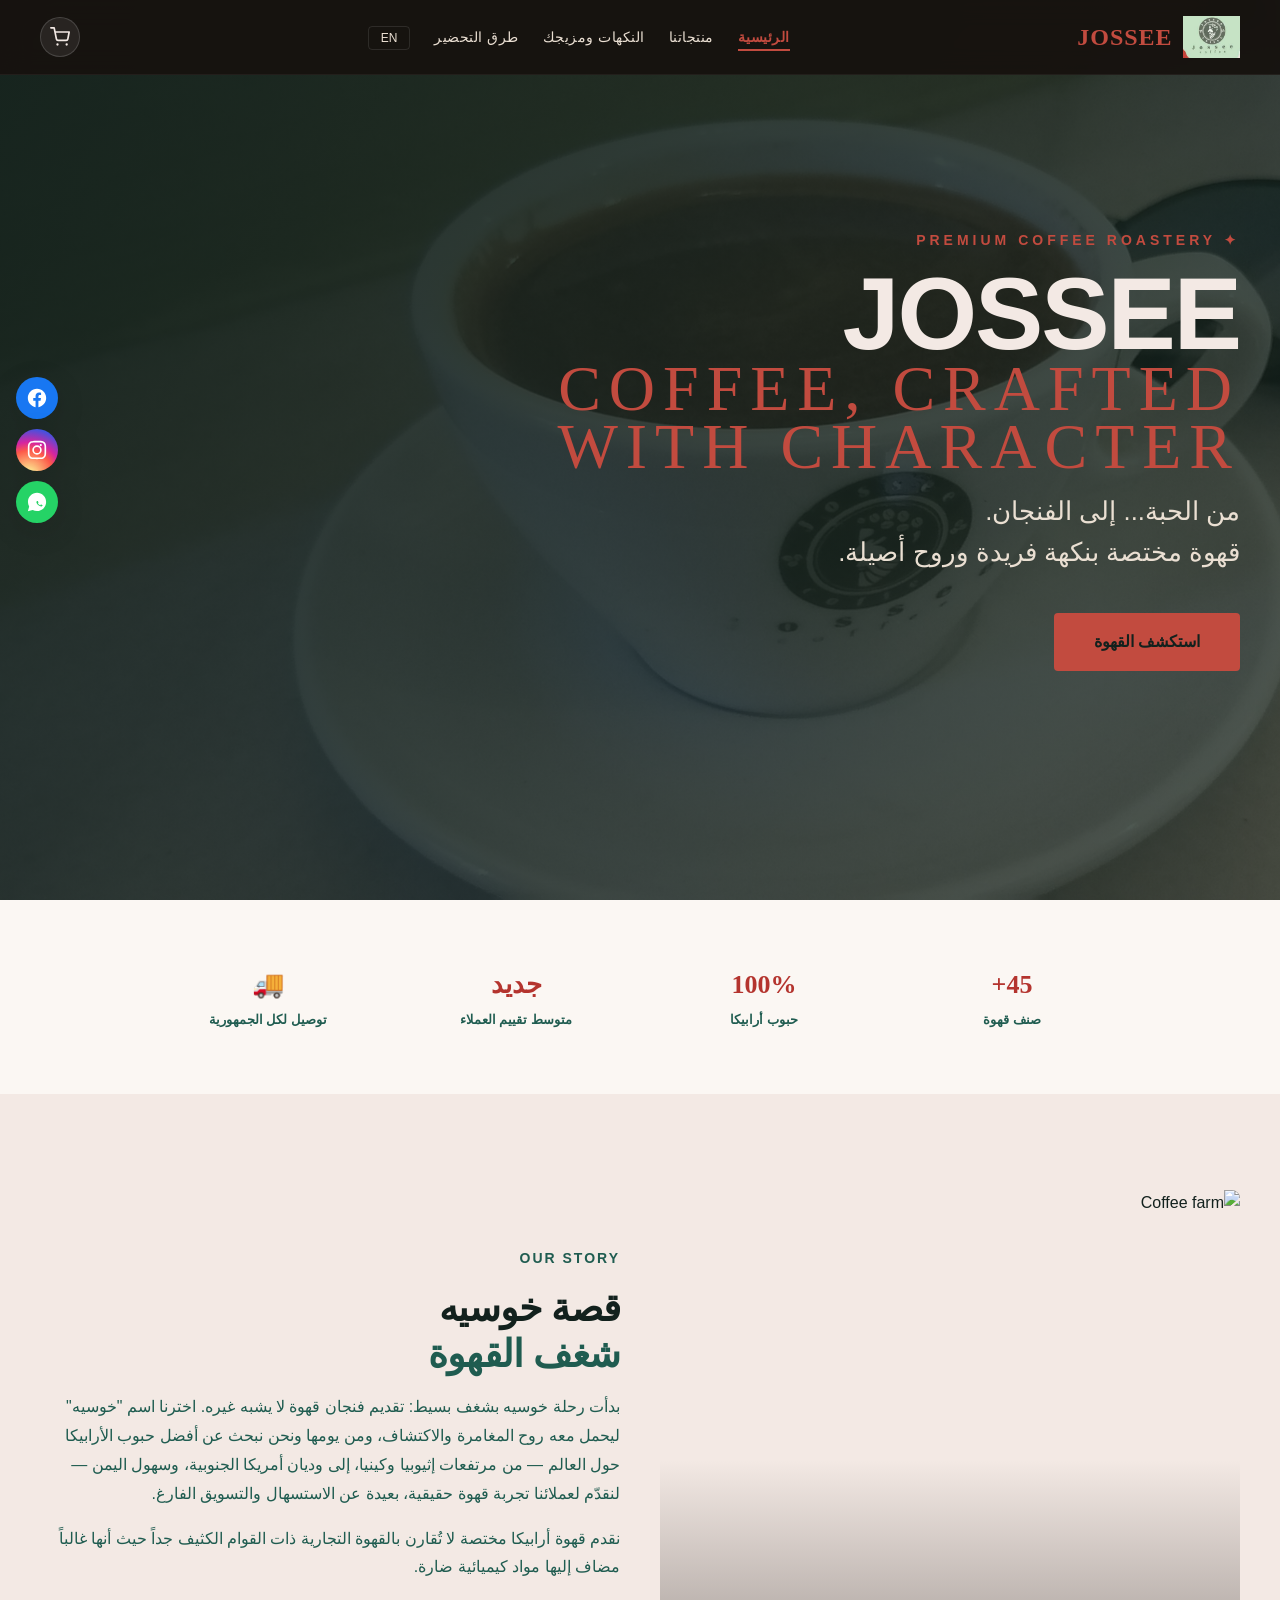
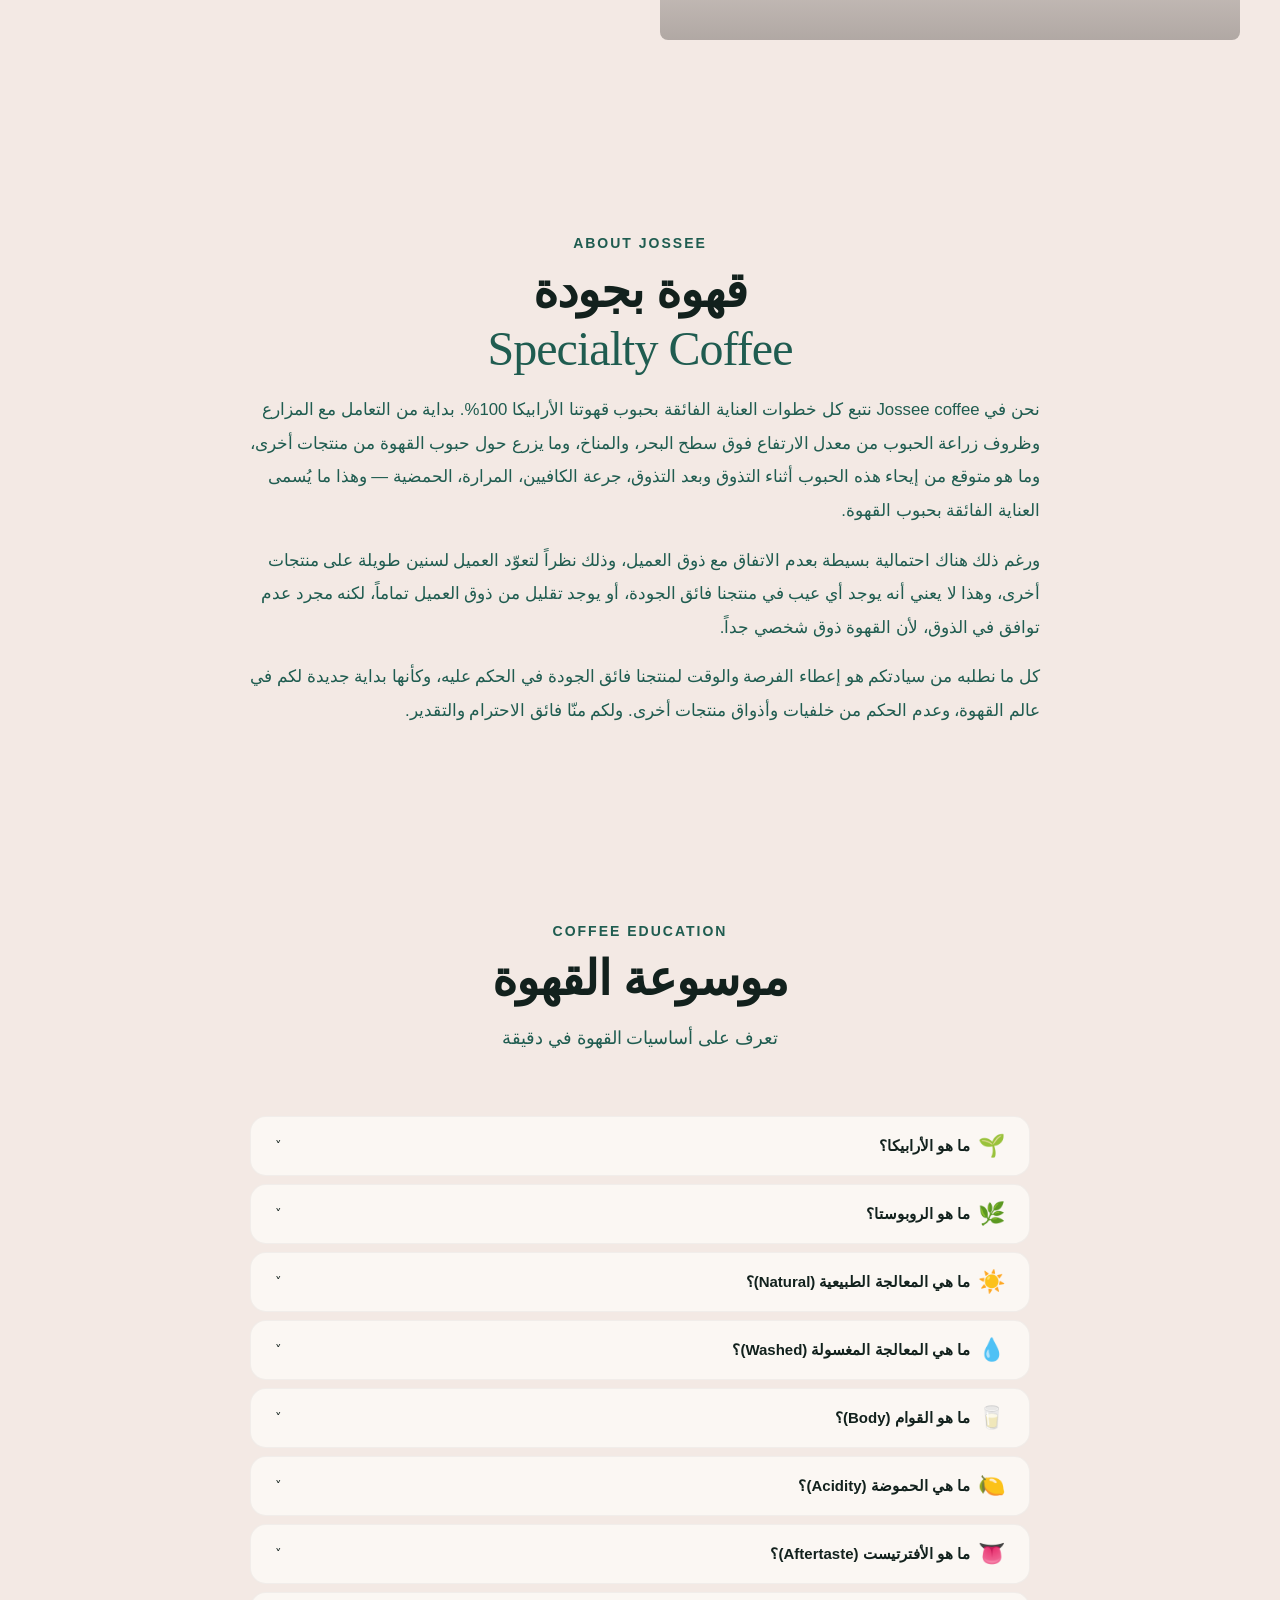
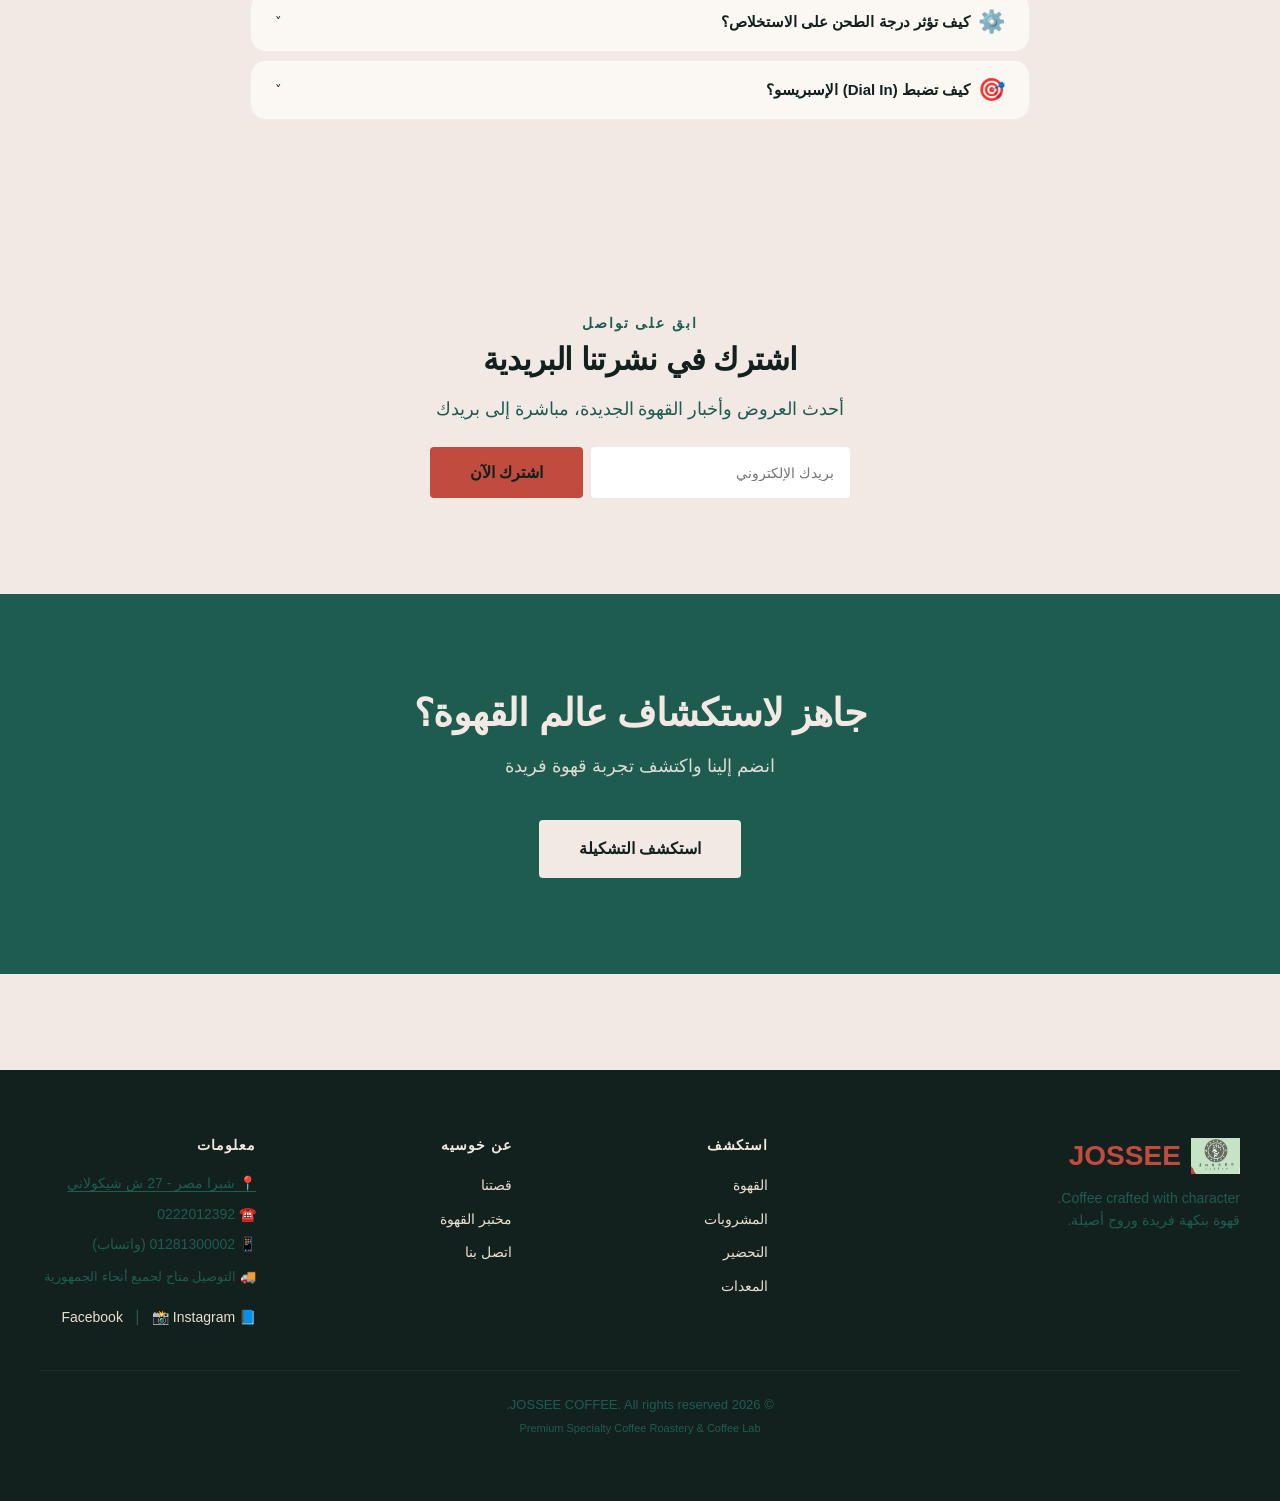
==== commit 2d2457d1: "Add files via upload" ====
--- a/index.html
+++ b/index.html
@@ -3,6 +3,40 @@
 <head>
     <meta charset="UTF-8">
     <meta name="viewport" content="width=device-width, initial-scale=1.0">
+    <!-- ============================================================
+         SECURITY — Content-Security-Policy (meta-tag delivery)
+         GitHub Pages serves static files with no custom HTTP headers,
+         so CSP is enforced here instead. Must be placed before any
+         resource it needs to govern (fonts, the JSON-LD block, etc.).
+         script-src is 'self' only — there is no inline/eval JS left in
+         this page (see app.js) — so no 'unsafe-inline'/'unsafe-eval' is
+         needed for scripts. style-src keeps 'unsafe-inline' because the
+         page still relies on inline style="" attributes throughout the
+         markup; see SECURITY-HEADERS.md for why that's a deliberate,
+         documented trade-off rather than an oversight.
+         ============================================================ -->
+    <meta http-equiv="Content-Security-Policy" content="
+        default-src 'self';
+        script-src 'self';
+        style-src 'self' 'unsafe-inline' https://fonts.googleapis.com;
+        img-src 'self' data:;
+        font-src 'self' https://fonts.gstatic.com;
+        connect-src 'self';
+        manifest-src 'self';
+        worker-src 'self';
+        object-src 'none';
+        base-uri 'self';
+        form-action 'self';
+        frame-src 'none';
+        upgrade-insecure-requests;
+    ">
+    <!-- Note: frame-ancestors (clickjacking protection) and sandbox are only
+         enforced by the browser when CSP is delivered as a real HTTP header —
+         the spec explicitly ignores them inside a <meta> tag. GitHub Pages
+         cannot send custom headers, so this site currently has NO clickjacking
+         protection until it's put behind something that can add response
+         headers (e.g. Cloudflare) — see SECURITY-HEADERS.md. -->
+    <meta name="referrer" content="strict-origin-when-cross-origin">
     <title>JOSSEE COFFEE — قهوة مختصة</title>
     <meta name="description" content="Jossee Coffee - Premium specialty coffee roastery. قهوة مختصة عالية الجودة">
     <meta name="theme-color" content="#1F5C50">
@@ -1519,13 +1553,13 @@
        FLOATING SOCIAL BAR — fixed to page edge, follows scroll
        ============================================================ -->
     <div class="social-float" role="complementary" aria-label="تابعنا على السوشيال ميديا">
-        <a href="https://www.facebook.com/JosseeCoffee" target="_blank" rel="noopener" class="social-float-btn social-fb" aria-label="صفحتنا على فيسبوك">
+        <a href="https://www.facebook.com/JosseeCoffee" target="_blank" rel="noopener noreferrer" class="social-float-btn social-fb" aria-label="صفحتنا على فيسبوك">
             <svg viewBox="0 0 24 24" width="22" height="22" fill="currentColor" aria-hidden="true"><path d="M22 12.06C22 6.5 17.52 2 12 2S2 6.5 2 12.06c0 5 3.66 9.15 8.44 9.94v-7.03H7.9v-2.91h2.54V9.85c0-2.5 1.49-3.89 3.77-3.89 1.09 0 2.23.2 2.23.2v2.45h-1.26c-1.24 0-1.63.77-1.63 1.56v1.89h2.78l-.44 2.91h-2.34V22c4.78-.79 8.44-4.94 8.44-9.94z"/></svg>
         </a>
-        <a href="https://www.instagram.com/josseecoffee/" target="_blank" rel="noopener" class="social-float-btn social-ig" aria-label="صفحتنا على انستجرام">
+        <a href="https://www.instagram.com/josseecoffee/" target="_blank" rel="noopener noreferrer" class="social-float-btn social-ig" aria-label="صفحتنا على انستجرام">
             <svg viewBox="0 0 24 24" width="22" height="22" fill="currentColor" aria-hidden="true"><path d="M12 2c-2.72 0-3.06.01-4.12.06-1.06.05-1.79.22-2.43.47-.66.26-1.22.6-1.77 1.16-.56.55-.9 1.11-1.16 1.77-.25.64-.42 1.37-.47 2.43C2 8.94 2 9.28 2 12s.01 3.06.06 4.12c.05 1.06.22 1.79.47 2.43.26.66.6 1.22 1.16 1.77.55.56 1.11.9 1.77 1.16.64.25 1.37.42 2.43.47C8.94 22 9.28 22 12 22s3.06-.01 4.12-.06c1.06-.05 1.79-.22 2.43-.47.66-.26 1.22-.6 1.77-1.16.56-.55.9-1.11 1.16-1.77.25-.64.42-1.37.47-2.43.05-1.06.06-1.4.06-4.12s-.01-3.06-.06-4.12c-.05-1.06-.22-1.79-.47-2.43-.26-.66-.6-1.22-1.16-1.77-.55-.56-1.11-.9-1.77-1.16-.64-.25-1.37-.42-2.43-.47C15.06 2.01 14.72 2 12 2zm0 1.8c2.67 0 2.99.01 4.04.06.98.04 1.5.21 1.86.35.47.18.8.4 1.15.75.35.35.57.68.75 1.15.14.36.31.88.35 1.86.05 1.05.06 1.37.06 4.04s-.01 2.99-.06 4.04c-.04.98-.21 1.5-.35 1.86-.18.47-.4.8-.75 1.15-.35.35-.68.57-1.15.75-.36.14-.88.31-1.86.35-1.05.05-1.37.06-4.04.06s-2.99-.01-4.04-.06c-.98-.04-1.5-.21-1.86-.35-.47-.18-.8-.4-1.15-.75-.35-.35-.57-.68-.75-1.15-.14-.36-.31-.88-.35-1.86C3.81 14.99 3.8 14.67 3.8 12s.01-2.99.06-4.04c.04-.98.21-1.5.35-1.86.18-.47.4-.8.75-1.15.35-.35.68-.57 1.15-.75.36-.14.88-.31 1.86-.35C9.01 3.81 9.33 3.8 12 3.8zm0 3.05a5.15 5.15 0 100 10.3 5.15 5.15 0 000-10.3zm0 8.5a3.35 3.35 0 110-6.7 3.35 3.35 0 010 6.7zm5.35-8.7a1.2 1.2 0 11-2.4 0 1.2 1.2 0 012.4 0z"/></svg>
         </a>
-        <a href="https://wa.me/201281300002" target="_blank" rel="noopener" class="social-float-btn social-wa" aria-label="تواصل معنا على واتساب">
+        <a href="https://wa.me/201281300002" target="_blank" rel="noopener noreferrer" class="social-float-btn social-wa" aria-label="تواصل معنا على واتساب">
             <svg viewBox="0 0 24 24" width="22" height="22" fill="currentColor" aria-hidden="true"><path d="M12.04 2C6.58 2 2.13 6.45 2.13 11.91c0 1.75.46 3.45 1.32 4.95L2.05 22l5.25-1.38a9.9 9.9 0 004.74 1.2h.01c5.46 0 9.9-4.45 9.9-9.91C21.95 6.45 17.5 2 12.04 2zm5.8 14a1.6 1.6 0 01-1.1.8c-.29.06-.66.1-1.94-.42-1.63-.65-2.68-2.3-2.76-2.4-.08-.11-.66-.87-.66-1.66 0-.79.42-1.18.57-1.34.15-.16.32-.2.43-.2.11 0 .21 0 .3.01.1 0 .23-.04.36.27.13.32.44 1.1.48 1.18.04.08.06.18.01.29-.05.11-.08.18-.16.28-.08.1-.17.22-.24.29-.08.08-.17.17-.07.33.1.16.44.72.94 1.17.65.58 1.19.76 1.35.85.16.08.26.07.35-.04.1-.11.42-.49.53-.66.11-.16.22-.14.37-.08.15.05.96.45 1.12.53.16.08.27.12.31.19.04.07.04.4-.09.79z"/></svg>
         </a>
     </div>
@@ -1544,7 +1578,7 @@
             <li><a href="#tab-flavors" data-tab="flavors" class="tab-nav-link">النكهات ومزيجك</a></li>
             <li><a href="#tab-brewing" data-tab="brewing" class="tab-nav-link">طرق التحضير</a></li>
             <li>
-                <button class="lang-toggle" onclick="toggleLanguage()" aria-label="Toggle language">
+                <button class="lang-toggle" aria-label="Toggle language">
                     EN
                 </button>
             </li>
@@ -2477,22 +2511,22 @@
                     <ul class="footer-links">
                         <li><a href="#story">قصتنا</a></li>
                         <li><a href="#lab">مختبر القهوة</a></li>
-                        <li><a href="https://wa.me/201281300002" target="_blank" rel="noopener">اتصل بنا</a></li>
+                        <li><a href="https://wa.me/201281300002" target="_blank" rel="noopener noreferrer">اتصل بنا</a></li>
                     </ul>
                 </div>
                 <div>
                     <div class="footer-heading">معلومات</div>
                     <ul class="footer-links">
-                        <li style="font-size: 14px;"><a href="https://maps.app.goo.gl/hpzLYSwPvzUAKjPC9" target="_blank" rel="noopener" style="color: var(--coffee-brown); text-decoration: underline; text-underline-offset: 3px;">📍 شبرا مصر - 27 ش شيكولاني</a></li>
+                        <li style="font-size: 14px;"><a href="https://maps.app.goo.gl/hpzLYSwPvzUAKjPC9" target="_blank" rel="noopener noreferrer" style="color: var(--coffee-brown); text-decoration: underline; text-underline-offset: 3px;">📍 شبرا مصر - 27 ش شيكولاني</a></li>
                         <li style="color: var(--coffee-brown); font-size: 14px;">☎️ 0222012392</li>
                         <li style="color: var(--coffee-brown); font-size: 14px;">
-                            <a href="https://wa.me/201281300002" target="_blank" style="color: var(--coffee-brown);">📱 01281300002 (واتساب)</a>
+                            <a href="https://wa.me/201281300002" target="_blank" rel="noopener noreferrer" style="color: var(--coffee-brown);">📱 01281300002 (واتساب)</a>
                         </li>
                         <li style="color: var(--coffee-brown); font-size: 13px; margin-top: 4px;">🚚 التوصيل متاح لجميع أنحاء الجمهورية</li>
                         <li style="margin-top: var(--space-sm);">
-                            <a href="https://www.facebook.com/JosseeCoffee" target="_blank" style="color: var(--sand); font-size: 14px;">📘 Facebook</a>
+                            <a href="https://www.facebook.com/JosseeCoffee" target="_blank" rel="noopener noreferrer" style="color: var(--sand); font-size: 14px;">📘 Facebook</a>
                             <span style="margin: 0 8px; color: var(--coffee-brown);">|</span>
-                            <a href="https://www.instagram.com/josseecoffee/" target="_blank" style="color: var(--sand); font-size: 14px;">📸 Instagram</a>
+                            <a href="https://www.instagram.com/josseecoffee/" target="_blank" rel="noopener noreferrer" style="color: var(--sand); font-size: 14px;">📸 Instagram</a>
                         </li>
                     </ul>
                 </div>
@@ -2659,7 +2693,7 @@
                         <label style="display:block; font-size:12px; font-weight:700; margin-bottom:4px;">موقعك على الخريطة (اختياري لكن بيسهّل التوصيل)</label>
                         <div style="display:flex; gap: var(--space-sm); flex-wrap: wrap;">
                             <button type="button" id="cartShareLocationBtn" class="btn btn-outline" style="flex:1; min-width:160px; justify-content:center; padding:10px; font-size:13px;">📍 شارك موقعي الحالي</button>
-                            <a href="https://www.google.com/maps" target="_blank" rel="noopener" class="btn btn-outline" style="flex:1; min-width:160px; justify-content:center; padding:10px; font-size:13px; text-align:center; text-decoration:none;">🗺️ افتح خرائط جوجل يدوياً</a>
+                            <a href="https://www.google.com/maps" target="_blank" rel="noopener noreferrer" class="btn btn-outline" style="flex:1; min-width:160px; justify-content:center; padding:10px; font-size:13px; text-align:center; text-decoration:none;">🗺️ افتح خرائط جوجل يدوياً</a>
                         </div>
                         <input type="text" id="cartLocationLink" placeholder="رابط موقعك على الخريطة" style="margin-top:6px; width:100%; padding:10px; border:1px solid rgba(23,18,15,0.12); border-radius: var(--radius-sm); font-size:13px;">
                         <div id="cartLocationStatus" style="font-size:11px; color: var(--coffee-brown); margin-top:4px;"></div>
@@ -2686,4312 +2720,6 @@
     <!-- ============================================================
        JAVASCRIPT — COMPLETE
        ============================================================ -->
-    <script>
-        // ============================================================
-        // I18N ENGINE — dictionary-based live translation (AR <-> EN)
-        // Translates existing DOM text/attributes in place instead of
-        // requiring every template to be hand-dualized. Handles content
-        // added later (via innerHTML/textContent) through a MutationObserver.
-        // ============================================================
-        let currentLang = localStorage.getItem('jossee_lang') || 'ar';
-
-        // Shorthand: returns the Arabic or English string depending on currentLang.
-        function L(ar, en) { return currentLang === 'en' ? en : ar; }
-
-        // Looks up a value in the dictionary (for use inside compound/template strings).
-        function T(s) {
-            if (currentLang !== 'en') return s;
-            const norm = normalizeText(s);
-            return AR_TO_EN[norm] || s;
-        }
-
-        const AR_TO_EN = {
-"ج": "EGP",
-"جم": "g",
-"عرض": "View",
-"سعر متغير بالكيلو": "Price varies by the kilo",
-"ثبّت تطبيق Jossee Coffee": "Install the Jossee Coffee app",
-"وصول أسرع، وتجربة بملء الشاشة من غير المتصفح": "Faster access, full-screen — no browser needed",
-"تثبيت": "Install",
-"تثبيت التطبيق": "Install app",
-"كيف؟": "How?",
-"اضغط زر المشاركة ⬆️ في الأسفل، ثم \"إضافة إلى الشاشة الرئيسية\"": "Tap the Share ⬆️ button below, then \"Add to Home Screen\"",
-"اضغط زر المشاركة ⬆️ ثم \"إضافة إلى الشاشة الرئيسية\"": "Tap the Share ⬆️ button, then \"Add to Home Screen\"",
-"بدأت رحلة خوسيه بشغف بسيط: تقديم فنجان قهوة لا يشبه غيره. اخترنا اسم \"خوسيه\" ليحمل معه روح المغامرة والاكتشاف، ومن يومها ونحن نبحث عن أفضل حبوب الأرابيكا حول العالم — من مرتفعات إثيوبيا وكينيا، إلى وديان أمريكا الجنوبية، وسهول اليمن — لنقدّم لعملائنا تجربة قهوة حقيقية، بعيدة عن الاستسهال والتسويق الفارغ.": "Jossee's journey began with a simple passion: to serve a cup of coffee unlike any other. We chose the name \"Jossee\" to carry a spirit of adventure and discovery, and ever since, we've been searching for the finest Arabica beans around the world — from the highlands of Ethiopia and Kenya, to the valleys of South America, to the plains of Yemen — to give our customers a genuine coffee experience, far from shortcuts and empty marketing.",
-"الجرعة": "Dose",
-"الماء": "Water",
-"النسبة": "Ratio",
-"الوقت": "Time",
-"الطحن": "Grind",
-"المعدات": "Equipment",
-"نصيحة": "Tip",
-"💡 نصيحة": "💡 Tip",
-"درجة الحرارة": "Temperature",
-"خطوات التحضير": "Brewing Steps",
-"مر": "Bitter",
-"مل": "ml",
-"توت": "Berry",
-"تين": "Fig",
-"جوز": "Walnut",
-"حار": "Spicy",
-"خشب": "Wood",
-"خشن": "Coarse",
-"سجل": "Log",
-"شخص": "Diagnose",
-"عسل": "Honey",
-"عشب": "Herb",
-"قوي": "Strong",
-"لوز": "Almond",
-"هيل": "Cardamom",
-"ورد": "Rose",
-"وسط": "Medium",
-"احسب": "Calculate",
-"الكل": "All",
-"بريف": "Breve",
-"بندق": "Hazelnut",
-"تربة": "Soil",
-"تركي": "Turkish",
-"جرام": "grams",
-"جوزي": "Nutty",
-"حامض": "Acidic",
-"حلوة": "Sweet",
-"حليب": "Milk",
-"خشبي": "Woody",
-"دخان": "Smoky",
-"زهري": "Floral",
-"زهور": "Flowers",
-"سكري": "Sugary",
-"ضعيف": "Weak",
-"عشبي": "Herbal",
-"غامق": "Dark",
-"فاتح": "Light",
-"فلتر": "Filter",
-"قارن": "Compare",
-"قرفة": "Cinnamon",
-"قوام": "Body",
-"محمص": "Roasted",
-"مزيج": "Blend",
-"ناعم": "Fine",
-"75 مل": "75 ml",
-"إبريق": "Kettle",
-"السعر": "Price",
-"النوع": "Type",
-"الوزن": "Weight",
-"ترابي": "Earthy",
-"تركية": "Turkish",
-"توابل": "Spices",
-"حلاوة": "Sweetness",
-"حمضية": "Acidity",
-"غلاية": "Kettle",
-"غليان": "Boiling",
-"فاكهة": "Fruit",
-"فاكهي": "Fruity",
-"فواحة": "Aromatic",
-"فواكه": "Fruits",
-"قصتنا": "Our Story",
-"قهاوي": "Kanaka (Turkish pot)",
-"كاكاو": "Cacao",
-"لونجو": "Lungo",
-"مانجو": "Mango",
-"مبتدئ": "Beginner",
-"متقدم": "Advanced",
-"متوسط": "Medium",
-"مختصة": "Specialty",
-"مرارة": "Bitterness",
-"مرتفع": "High",
-"مزيجك": "Your blend",
-"مطحنة": "Grinder",
-"معتدل": "Moderate",
-"ملعقة": "Spoon",
-"مميزة": "Distinctive",
-"ميزان": "Scale",
-"نكهات": "Flavors",
-"💾 حفظ": "💾 Save",
-"320 مل": "320 ml",
-"360 مل": "360 ml",
-"374 مل": "374 ml",
-"أمريكا": "America",
-"إيطالي": "Italian",
-"استكشف": "Explore",
-"الطعم:": "Taste:",
-"القهوة": "Coffee",
-"القوام": "Body",
-"المنشأ": "Origin",
-"الناتج": "Yield",
-"بنكهات": "Flavored",
-"تشيمكس": "Chemex",
-"حمضيات": "Citrus",
-"زر ورد": "Rose bud",
-"سايفون": "Siphon",
-"كراميل": "Caramel",
-"ياسمين": "Jasmine",
-"🌶️ حار": "🌶️ Spicy",
-"🌸 زهور": "🌸 Floral",
-"🥜 جوزي": "🥜 Nutty",
-"10 جرام": "10 g",
-"1000 مل": "1000 ml",
-"18 جرام": "18 g",
-"20 جرام": "20 g",
-"22 جرام": "22 g",
-"30 جرام": "30 g",
-"36 جرام": "36 g",
-"4 دقائق": "4 minutes",
-"أفوجاتو": "Affogato",
-"إسبانيا": "Spain",
-"إسبريسو": "Espresso",
-"إيطاليا": "Italy",
-"التحضير": "Brewing",
-"التحميص": "Roast",
-"التشخيص": "Diagnosis",
-"الحلاوة": "Sweetness",
-"الحمضية": "Acidity",
-"الخاصية": "Property",
-"المرارة": "Bitterness",
-"بلوبيري": "Blueberry",
-"توت بري": "Cranberry",
-"سكر بني": "Brown sugar",
-"طحن خشن": "Coarse grind",
-"فرنساوي": "French",
-"كورتادو": "Cortado",
-"ماكياتو": "Macchiato",
-"معلومات": "Information",
-"🍓 فواكه": "🍓 Fruity",
-"\" بنجاح!": "\" successfully!",
-"100 جرام": "100 g",
-"أستراليا": "Australia",
-"أمريكانو": "Americano",
-"إيروبريس": "AeroPress",
-"اتصل بنا": "Contact Us",
-"الأساسية": "Essential",
-"الرئيسية": "Home",
-"الكافيين": "Caffeine",
-"المجموع:": "Total:",
-"المعالجة": "Process",
-"المفضلة:": "Preferred:",
-"بندق قطع": "Chopped hazelnut",
-"جوز محمص": "Roasted walnut",
-"خبز محمص": "Toasted bread",
-"خشن جداً": "Very coarse",
-"ريستريتو": "Ristretto",
-"شاي أسود": "Black tea",
-"شوكولاتة": "Chocolate",
-"طحن ناعم": "Fine grind",
-"عن خوسيه": "About Jossee",
-"فاتح-وسط": "Light-medium",
-"فلتر V60": "V60 filter",
-"قوي جداً": "Very strong",
-"كابتشينو": "Cappuccino",
-"كولد برو": "Cold Brew",
-"من الحبة": "From the bean",
-"موكا بوت": "Moka Pot",
-"وسط-غامق": "Medium-dark",
-"🍯 كراميل": "🍯 Caramel",
-"2-3 دقائق": "2-3 minutes",
-"3-4 دقائق": "3-4 minutes",
-"آيرو بريس": "AeroPress",
-"ابدأ الآن": "Start Now",
-"احسب الآن": "Calculate Now",
-"المشروبات": "Drinks",
-"بعد الطعم": "Aftertaste",
-"تحميص وسط": "Medium roast",
-"جريب فروت": "Grapefruit",
-"جواتيمالا": "Guatemala",
-"دون خوسيه": "Don Jossee",
-"عطري جداً": "Very aromatic",
-"غير معروف": "Unknown",
-"فلات وايت": "Flat White",
-"فلفل أسود": "Black pepper",
-"قارن الآن": "Compare Now",
-"قصة خوسيه": "The Jossee Story",
-"قهوة قوية": "Strong coffee",
-"كوستاريكا": "Costa Rica",
-"لونج بلاك": "Long Black",
-"متوسط خشن": "Medium-coarse",
-"ناعم جداً": "Very fine",
-"📂 محفوظات": "📂 Saved",
-"12-18 ساعة": "12-18 hours",
-"اختر النوع": "Choose type",
-"اختر حبوبك": "Choose your beans",
-"اسم المزيج": "Blend name",
-"اصنع Blend": "Make a Blend",
-"اصنع مزيجك": "Build your blend",
-"تحميص غامق": "Dark roast",
-"تحميص فاتح": "Light roast",
-"جوزة الطيب": "Nutmeg",
-"حلوة الطعم": "Sweet-tasting",
-"خوسيه سادة": "Jossee Plain",
-"دليل الطحن": "Grind Guide",
-"سكري / حلو": "Sugary / Sweet",
-"شغف القهوة": "Coffee Passion",
-"فرينش بريس": "French Press",
-"فواكه جافة": "Dried fruit",
-"قهوة بجودة": "Quality coffee",
-"قهوة تركية": "Turkish coffee",
-"ماكا سوداء": "Black Maca",
-"متوسط ناعم": "Medium-fine",
-"محمص / قوي": "Roasted / Strong",
-"مرتفع جداً": "Very high",
-"مطحنة قهوة": "Coffee grinder",
-"نوع القهوة": "Coffee type",
-"✅ تم حفظ \"": "✅ Saved \"",
-"🍫 شوكولاتة": "🍫 Chocolate",
-"27-30 ثانية": "27-30 seconds",
-"g • نسبة 1:": "g • ratio 1:",
-"آلة إسبريسو": "Espresso machine",
-"إلى الفنجان": "To the cup",
-"الملف الحسي": "Sensory profile",
-"تجفيف طبيعي": "Natural drying",
-"تجفيف مباشر": "Direct drying",
-"حار / توابل": "Spicy / Spices",
-"خفيف ← ثقيل": "Light → Heavy",
-"خوسيه بابلو": "Jossee Pablo",
-"خوسيه جوتشو": "Jossee Gotcho",
-"خوسيه دييجو": "Jossee Diego",
-"خوسيه كالدي": "Jossee Caldi",
-"دريبر (V60)": "Dripper (V60)",
-"زهري / عطري": "Floral / Aromatic",
-"سجل التحضير": "Brew Log",
-"طرق التحضير": "Brewing Methods",
-"فواكه حمضية": "Citrus fruits",
-"قارن القهوة": "Compare Coffee",
-"كافيه لاتيه": "Caffè Latte",
-"📊 عرض السجل": "📊 View Log",
-"🟡 مطابق جيد": "🟡 Good match",
-"أرابيكا 100%": "100% Arabica",
-"اختر الطريقة": "Choose method",
-"بندق لوز قطع": "Chopped hazelnut & almond",
-"بيكولو لاتيه": "Piccolo Latte",
-"ترابي / عشبي": "Earthy / Herbal",
-"جراندي خوسيه": "Grandi Jossee",
-"خوسيه أشانتي": "Jossee Ashanti",
-"خوسيه بوجوتا": "Jossee Bogota",
-"خوسيه سافانا": "Jossee Savana",
-"خوسيه نيروبي": "Jossee Nairobi",
-"دقة 0.1 جرام": "0.1 g precision",
-"دليل المعدات": "Equipment Guide",
-"سانتا لوتشيا": "Santa Lucia",
-"طحن خشن جداً": "Very coarse grind",
-"عجلة النكهات": "Flavor Wheel",
-"فاكهي / حمضي": "Fruity / Citrus",
-"متوسط الجرعة": "Average dose",
-"متوسط الناتج": "Average yield",
-"مختبر القهوة": "Coffee Lab",
-"مستكة يوناني": "Greek mastic",
-"نتيجة المزيج": "Blend result",
-"نكهات التذوق": "Tasting notes",
-"✅ تم تحميل \"": "✅ Loaded \"",
-"1:15 (كلاسيك)": "1:15 (Classic)",
-"1:17 (تشيمكس)": "1:17 (Chemex)",
-"1:2 (إسبريسو)": "1:2 (Espresso)",
-"1:2.5 (لونجو)": "1:2.5 (Lungo)",
-"ابحث عن قهوتك": "Find Your Coffee",
-"ابحث عن قهوتي": "Find My Coffee",
-"اختر نوع البن": "Choose a coffee",
-"استكشف القهوة": "Explore Coffee",
-"الجرعة (Dose)": "Dose",
-"الجرعة (جرام)": "Dose (grams)",
-"القوام (Body)": "Body",
-"الوقت (ثانية)": "Time (seconds)",
-"جوزي / مكسرات": "Nutty / Nuts",
-"حاسبة التحضير": "Brew Calculator",
-"خوسيه إسبريسو": "Jossee Espresso",
-"خوسيه جونزالو": "Jossee Gonzalo",
-"خوسيه فانتازم": "Jossee Fantasma",
-"خولان - اليمن": "Khawlan - Yemen",
-"رويري - كينيا": "Ruiru - Kenya",
-"زهرة شاي أسود": "Black tea flower",
-"سريعة التحضير": "Instant",
-"ضبط الإسبريسو": "Espresso Dial-In",
-"طحن متوسط خشن": "Medium-coarse grind",
-"طحن ناعم جداً": "Very fine grind",
-"طريقة التحضير": "Brewing method",
-"فاتح-وسط-غامق": "Light-medium-dark",
-"قهاوي (تركية)": "Kanaka (Turkish pot)",
-"موسوعة القهوة": "Coffee Encyclopedia",
-"💾 حفظ التجربة": "💾 Save Experiment",
-"🟢 مطابق ممتاز": "🟢 Excellent match",
-"1:1 (ريستريتو)": "1:1 (Ristretto)",
-"1:18 (كيميائي)": "1:18 (Chemical)",
-"إبريق كولد برو": "Cold brew pitcher",
-"إجمالي التجارب": "Total experiments",
-"إسبريسو رومانو": "Espresso Romano",
-"استكشف النكهات": "Explore Flavors",
-"الجرعة بالجرام": "Dose in grams",
-"الملف التقديري": "Estimated profile",
-"الناتج (Yield)": "Yield",
-"الناتج بالجرام": "Yield in grams",
-"النكهة المفضلة": "Preferred flavor",
-"الوقت المستهدف": "Target time",
-"تحميص فاتح-وسط": "Light-medium roast",
-"تحميص وسط-غامق": "Medium-dark roast",
-"خوسيه فيرناندو": "Jossee Fernando",
-"دون خوسيه سادة": "Don Jossee Plain",
-"شوكولاتة داكنة": "Dark chocolate",
-"شوكولاتة ساخنة": "Hot chocolate",
-"طحن متوسط ناعم": "Medium-fine grind",
-"طريقة المعالجة": "Processing method",
-"قهوة قوية جداً": "Very strong coffee",
-"كيلو (1000 جم)": "Kilo (1000 g)",
-"ملاحظات التذوق": "Tasting notes",
-"النكهات التي لاحظتها (اختياري)": "Flavors you noticed (optional)",
-"رقم الهاتف *": "Phone number *",
-"رقم هاتف إضافي (اختياري)": "Additional phone (optional)",
-"عنوان التوصيل بالتفصيل *": "Detailed delivery address *",
-"موقعك على الخريطة (اختياري لكن بيسهّل التوصيل)": "Your location on the map (optional, but helps delivery)",
-"📍 شارك موقعي الحالي": "📍 Share my current location",
-"🗺️ افتح خرائط جوجل يدوياً": "🗺️ Open Google Maps manually",
-"نتائج المقارنة": "Comparison results",
-"نسبة الاستخلاص": "Extraction ratio",
-"نظيف، هش، معقد": "Clean, crisp, complex",
-"أمازوناس - بيرو": "Amazonas - Peru",
-"إبريق أو مرطبان": "Pitcher or jar",
-"استكشف التشكيلة": "Explore the Collection",
-"التحميص المثالي": "The perfect roast",
-"السعر (ج/250جم)": "Price (EGP/250g)",
-"حاسبة الإسبريسو": "Espresso Calculator",
-"خوسيه بارباروسا": "Jossee Barbarossa",
-"خوسيه بونبونيرا": "Jossee Bonbonera",
-"خوسيه سادة/محوج": "Jossee Plain / Spiced",
-"صب فوراً وقدمها": "Pour immediately and serve",
-"ماء بارد / غرفة": "Cold / room temp water",
-"مشروبات بالحليب": "Milk-based drinks",
-"منخفضة ← مرتفعة": "Low → High",
-"نسبة القهوة:ماء": "Coffee:water ratio",
-"🔵 يستحق التجربة": "🔵 Worth trying",
-"+ أضف نوع بن آخر": "+ Add another coffee",
-"1:3 (لونجو طويل)": "1:3 (Long Lungo)",
-"أرابيكا 100% AAA": "100% Arabica AAA",
-"اختر النوع الأول": "Choose first type",
-"اصنع مزيجك الخاص": "Build your own blend",
-"اضغط المكبس ببطء": "Press the plunger slowly",
-"النتائج المطابقة": "Matching results",
-"خوسيه بابلو سادة": "Jossee Pablo Plain",
-"خوسيه جوتشو سادة": "Jossee Gotcho Plain",
-"خوسيه دييجو سادة": "Jossee Diego Plain",
-"خوسيه فرينش بريس": "Jossee French Press",
-"خوسيه كالدي سادة": "Jossee Caldi Plain",
-"خوسيه محوج (هيل)": "Jossee Spiced (Cardamom)",
-"شوكولاتة / كاكاو": "Chocolate / Cacao",
-"شوكولاتة بالحليب": "Milk chocolate",
-"لو لسه مش مظبوطة": "If it's still not quite right",
-"ما هو الأرابيكا؟": "What is Arabica?",
-"ما هو الروبوستا؟": "What is Robusta?",
-"مركز، غني، كريمي": "Concentrated, rich, creamy",
-"موسوعة المشروبات": "Drinks Encyclopedia",
-"نص كيلو (500 جم)": "Half kilo (500 g)",
-"1:12 (فرينش بريس)": "1:12 (French Press)",
-"اختر النوع الثاني": "Choose second type",
-"الحمضية (Acidity)": "Acidity",
-"تفاصيل نوع القهوة": "Coffee details",
-"تقليل جرعة القهوة": "Reduce coffee dose",
-"تقليل وقت التخمير": "Reduce brew time",
-"جبال حراز - اليمن": "Haraz Mountains - Yemen",
-"جراندي خوسيه سادة": "Grandi Jossee Plain",
-"جواتيمالا + الهند": "Guatemala + India",
-"جينسينج أحمر كوري": "Korean red ginseng",
-"حجم الدفعة (جرام)": "Batch size (grams)",
-"خوسيه أشانتي سادة": "Jossee Ashanti Plain",
-"خوسيه بوجوتا سادة": "Jossee Bogota Plain",
-"خوسيه سافانا سادة": "Jossee Savana Plain",
-"خوسيه نيروبي سادة": "Jossee Nairobi Plain",
-"درجة الحرارة (°C)": "Temperature (°C)",
-"ربع كيلو (250 جم)": "Quarter kilo (250 g)",
-"زيادة وقت التخمير": "Increase brew time",
-"صفحتنا على فيسبوك": "Our Facebook page",
-"صفِّ المزيج جيداً": "Strain the blend well",
-"غني، كثيف، تقليدي": "Rich, dense, traditional",
-"كلاسيك خوسيه سادة": "Classic Jossee Plain",
-"الإضافات (Add-ons)": "Add-ons",
-"الناتج (جرام / مل)": "Yield (g / ml)",
-"جرعة القهوة (جرام)": "Coffee dose (grams)",
-"حجم الدفعة بالجرام": "Batch size in grams",
-"خوسيه أمريكان كوفي": "Jossee American Coffee",
-"فلتر أو مصفاة قماش": "Filter or cloth strainer",
-"قهوة ضعيفة التركيز": "Weak-strength coffee",
-"كولومبيا - كوينديو": "Colombia - Quindio",
-"نظيف، متوازن، معقد": "Clean, balanced, complex",
-"— نسبتك الحالية 1:": " — your current ratio is 1:",
-"📊 مقارنة هذا النوع": "📊 Compare this type",
-"1oz إسبريسو + ليمون": "1oz espresso + lemon",
-"أحدث إضافات القائمة": "Latest menu additions",
-"اختر نكهة من العجلة": "Choose a flavor from the wheel",
-"استهدف ناتج 36 جرام": "Target a 36g yield",
-"الحلاوة (Sweetness)": "Sweetness",
-"جبال إيفرست - نيبال": "Mount Everest - Nepal",
-"جرعة القهوة بالجرام": "Coffee dose in grams",
-"خوسيه سريعة التحضير": "Jossee Instant",
-"سجل التجارب السابقة": "Previous experiment log",
-"سخن الآلة والمجموعة": "Heat the machine and group head",
-"صفحتنا على انستجرام": "Our Instagram page",
-"غسيل وتجفيف أسبوعين": "Washed and dried for two weeks",
-"مشكلة في الاستخلاص؟": "Extraction problem?",
-"أرابيكا 100% نيبالية": "100% Nepalese Arabica",
-"أستراليا / نيوزيلندا": "Australia / New Zealand",
-"إصدارات جديدة ومميزة": "New and distinctive releases",
-"خفض درجة حرارة الماء": "Lower the water temperature",
-"خوسيه بونبونيرا سادة": "Jossee Bonbonera Plain",
-"دون خوسيه محوج (هيل)": "Don Jossee Spiced (Cardamom)",
-"سانتا لوتشيا إسبريسو": "Santa Lucia Espresso",
-"ما هو القوام (Body)؟": "What is Body?",
-"نتائج البحث عن قهوتك": "Your coffee search results",
-"1oz (30ml) | نسبة 1:2": "1oz (30ml) | ratio 1:2",
-"اضغط القهوة بضغط ثابت": "Tamp the coffee with even pressure",
-"تواصل معنا على واتساب": "Contact us on WhatsApp",
-"توليفة اقتصادية يومية": "An everyday economical blend",
-"خوسيه جونزالو إسبريسو": "Jossee Gonzalo Espresso",
-"خولان - اليمن + نيبال": "Khawlan - Yemen + Nepal",
-"قارن بين أنواع القهوة": "Compare coffee types",
-"ابحث عن قهوتك المثالية": "Find your perfect coffee",
-"حبوب من منشأ واحد محدد": "Beans from a single defined origin",
-"خوسيه بابلو محوج (هيل)": "Jossee Pablo Spiced (Cardamom)",
-"خوسيه جوتشو محوج (هيل)": "Jossee Gotcho Spiced (Cardamom)",
-"خوسيه دييجو محوج (هيل)": "Jossee Diego Spiced (Cardamom)",
-"خوسيه كالدي محوج (هيل)": "Jossee Caldi Spiced (Cardamom)",
-"سان ماركوس - كوستاريكا": "San Marcos - Costa Rica",
-"غني، ممتلئ الجسم، زيتي": "Rich, full-bodied, oily",
-"وقت الاستخلاص بالثانية": "Extraction time in seconds",
-"⚠️ الحد الأقصى 5 أنواع": "⚠️ Maximum of 5 types",
-"📱 01281300002 (واتساب)": "📱 01281300002 (WhatsApp)",
-"1oz إسبريسو + لمسة حليب": "1oz espresso + a touch of milk",
-"1oz ريستريتو + 2oz حليب": "1oz ristretto + 2oz milk",
-"V60 / بور أوفر / سايفون": "V60 / Pour-over / Siphon",
-"جراندي خوسيه محوج (هيل)": "Grandi Jossee Spiced (Cardamom)",
-"خوسيه أشانتي محوج (هيل)": "Jossee Ashanti Spiced (Cardamom)",
-"خوسيه بوجوتا محوج (هيل)": "Jossee Bogota Spiced (Cardamom)",
-"خوسيه سافانا محوج (هيل)": "Jossee Savana Spiced (Cardamom)",
-"خوسيه نيروبي محوج (هيل)": "Jossee Nairobi Spiced (Cardamom)",
-"سانتا لوتشيا فرينش بريس": "Santa Lucia French Press",
-"ضبط الإسبريسو (Dial-In)": "Espresso Dial-In",
-"كلاسيك خوسيه محوج (هيل)": "Classic Jossee Spiced (Cardamom)",
-"ناعم، حلو، حموضة منخفضة": "Smooth, sweet, low acidity",
-"✅ تم حفظ التجربة بنجاح!": "✅ Experiment saved successfully!",
-"1-2oz إسبريسو + آيس كريم": "1-2oz espresso + ice cream",
-"أعد الكرّة مرتين أو ثلاث": "Repeat two or three times",
-"استمر حتى تصل إلى 320 مل": "Continue until you reach 320 ml",
-"استمر حتى تصل إلى 374 مل": "Continue until you reach 374 ml",
-"توليفات أعلى كثافة ونكهة": "Higher-intensity, more flavorful blends",
-"حرك القهوة لمدة 30 ثانية": "Stir the coffee for 30 seconds",
-"خوسيه جولد سريعة التحضير": "Jossee Gold Instant",
-"خوسيه جونزالو فرينش بريس": "Jossee Gonzalo French Press",
-"ضع القهاوي على نار هادئة": "Place the kanaka over low heat",
-"كينيا + نيبال + كولومبيا": "Kenya + Nepal + Colombia",
-"ما هي الحموضة (Acidity)؟": "What is Acidity?",
-"مخطط الملف الحسي الشعاعي": "Radar sensory profile chart",
-"من الحبة... إلى الفنجان.": "From the bean... to the cup.",
-"2oz (60ml) | نسبة 1:3-1:4": "2oz (60ml) | ratio 1:3-1:4",
-"أرابيكا 70% + روبوستا 30%": "70% Arabica + 30% Robusta",
-"اترك القهوة تتصفى بالكامل": "Let the coffee fully drain",
-"استكشف. امزج. حضّر. افهم.": "Explore. Blend. Brew. Understand.",
-"اشطف الفلتر بالماء الساخن": "Rinse the filter with hot water",
-"القوام المفضل من 1 إلى 10": "Preferred body, 1 to 10",
-"تابعنا على السوشيال ميديا": "Follow us on social media",
-"سانتا لوتشيا أمريكان كوفي": "Santa Lucia American Coffee",
-"1oz إسبريسو + 3oz ماء ساخن": "1oz espresso + 3oz hot water",
-"JOSSEE COFFEE — قهوة مختصة": "JOSSEE COFFEE — Specialty Coffee",
-"اختر نسبة القهوة إلى الماء": "Choose the coffee-to-water ratio",
-"جاهز لاستكشاف عالم القهوة؟": "Ready to explore the world of coffee?",
-"حرك حتى تذوب القهوة تماماً": "Stir until the coffee fully dissolves",
-"خوسيه بارباروسا محوج (هيل)": "Jossee Barbarossa Spiced (Cardamom)",
-"خوسيه بونبونيرا محوج (هيل)": "Jossee Bonbonera Spiced (Cardamom)",
-"خوسيه جونزالو أمريكان كوفي": "Jossee Gonzalo American Coffee",
-"كل الدرجات (فاتح/وسط/غامق)": "All roast levels (light/medium/dark)",
-"📍 شبرا مصر - 27 ش شيكولاني": "📍 Shubra Misr - 27 Chicolani St.",
-"اختر النوع الثالث (اختياري)": "Choose third type (optional)",
-"اكتشف أفضل طرق تحضير القهوة": "Discover the best coffee brewing methods",
-"الحلاوة المفضلة من 1 إلى 10": "Preferred sweetness, 1 to 10",
-"الحمضية المفضلة من 1 إلى 10": "Preferred acidity, 1 to 10",
-"ضع الماء والقهوة في القهاوي": "Put the water and coffee in the kanaka",
-"⚠️ يجب أن يكون المجموع 100%": "⚠️ The total must be 100%",
-"+30 ج في حالة التحميص الغامق": "+30 EGP for dark roast",
-"1oz إسبريسو + 1oz حليب (1:1)": "1oz espresso + 1oz milk (1:1)",
-"2oz إسبريسو فوق 3oz ماء ساخن": "2oz espresso over 3oz hot water",
-"اختر أنواع البن لإنشاء مزيجك": "Choose coffee types to build your blend",
-"اطحن القهوة طحناً خشناً جداً": "Grind the coffee very coarsely",
-"شخص وحل مشاكل استخلاص القهوة": "Diagnose and fix coffee extraction issues",
-"صب الماء على مرحلتين أو ثلاث": "Pour the water in two or three stages",
-"صب في الفناجين واتركها تترسب": "Pour into cups and let it settle",
-"طحن: خشن | 92-96°C | 4 دقائق": "Grind: Coarse | 92-96°C | 4 minutes",
-"قهوة بنكهة فريدة وروح أصيلة.": "Coffee with a unique flavor and authentic spirit.",
-"وزع القهوة بالتساوي في السلة": "Distribute the coffee evenly in the basket",
-"يجب أن يكون مجموع النسب 100%": "The percentages must total 100%",
-"أحادية المنشأ (Single Origin)": "Single Origin",
-"خولان - اليمن + رويري - كينيا": "Khawlan - Yemen + Ruiru - Kenya",
-"طحن: ناعم | 80-96°C | دقيقتين": "Grind: Fine | 80-96°C | 2 minutes",
-"غطِ واتركها تنقع لمدة 4 دقائق": "Cover and let it steep for 4 minutes",
-"قهوة تركية بكوب Jossee الأصلي": "Turkish coffee in the original Jossee cup",
-"كيف تضبط (Dial In) الإسبريسو؟": "How do you dial in espresso?",
-"0.5oz (15ml) | نسبة 1:1 أو أقل": "0.5oz (15ml) | ratio 1:1 or less",
-"أضف 20 جرام من القهوة المطحونة": "Add 20g of ground coffee",
-"أضف 22 جرام من القهوة المطحونة": "Add 22g of ground coffee",
-"استخلاص زائد (Over-extraction)": "Over-extraction",
-"استكشف النكهات المختلفة للقهوة": "Explore coffee's different flavors",
-"شغل الاستخلاص لمدة 27-30 ثانية": "Run the extraction for 27-30 seconds",
-"صب 360 مل من الماء الساخن 94°C": "Pour 360 ml of hot water at 94°C",
-"ما هو الأفترتيست (Aftertaste)؟": "What is Aftertaste?",
-"اخلطها مع الماء البارد في إبريق": "Mix it with cold water in a pitcher",
-"استخلاص ناقص (Under-extraction)": "Under-extraction",
-"الرجاء ملء جميع الحقول المطلوبة": "Please fill in all required fields",
-"صب الماء تدريجياً بحركات دائرية": "Pour the water gradually in circular motions",
-"طحن: ناعم | 90-94°C | 6-7 دقائق": "Grind: Fine | 90-94°C | 6-7 minutes",
-"غطِ واترك في الثلاجة 12-18 ساعة": "Cover and refrigerate for 12-18 hours",
-"هل أنت متأكد من حذف هذا المزيج؟": "Are you sure you want to delete this blend?",
-"1oz إسبريسو + 3oz كريمة نصف ونصف": "1oz espresso + 3oz half-and-half cream",
-"اترك القهوة تتصفى لمدة 2-3 دقائق": "Let the coffee drain for 2-3 minutes",
-"تعرف على أساسيات القهوة في دقيقة": "Learn coffee basics in a minute",
-"جرّب هذا أولاً (متغير واحد فقط):": "Try this first (one variable only):",
-"زيادة درجة حرارة الماء (92-94°C)": "Increase water temperature (92-94°C)",
-"طحن: متوسط | 92-96°C | 4-5 دقائق": "Grind: Medium | 92-96°C | 4-5 minutes",
-"طحن: متوسط ناعم | 99°C | 7 دقائق": "Grind: Medium-fine | 99°C | 7 minutes",
-"إثيوبيا + أمريكا الجنوبية + الهند": "Ethiopia + South America + India",
-"ما هي المعالجة المغسولة (Washed)؟": "What is the Washed process?",
-"أرابيكا + روبوستا شرق آسيوي (قليل)": "Arabica + a little East Asian Robusta",
-"أنواع البن التي تتميز بهذه النكهة:": "Coffee types known for this flavor:",
-"انضم إلينا واكتشف تجربة قهوة فريدة": "Join us and discover a unique coffee experience",
-"طحن أخشن قليلاً لتقليل زمن التلامس": "Grind slightly coarser to reduce contact time",
-"طحن أنعم قليلاً لزيادة زمن التلامس": "Grind slightly finer to increase contact time",
-"طحن: ناعم جداً | غليان | 3-4 دقائق": "Grind: Very fine | Boiling | 3-4 minutes",
-"قهوة مختصة بنكهة فريدة وروح أصيلة.": "Specialty coffee with a unique flavor and authentic spirit.",
-"كيف تؤثر درجة الطحن على الاستخلاص؟": "How does grind size affect extraction?",
-"ما هي المعالجة الطبيعية (Natural)؟": "What is the Natural process?",
-"1-2oz إسبريسو + 2oz حليب + 2oz رغوة": "1-2oz espresso + 2oz milk + 2oz foam",
-"اضغط المكبس ببطء لتجنب الخلط الزائد": "Press the plunger slowly to avoid over-agitation",
-"اطحن 18 جرام من القهوة طحناً ناعماً": "Grind 18g of coffee finely",
-"توزيع القهوة بشكل متساوٍ داخل السلة": "Distribute the coffee evenly inside the basket",
-"عندما ترتفع الرغوة، ارفعها عن النار": "When the foam rises, take it off the heat",
-"أضف 30 جرام من القهوة المطحونة خشناً": "Add 30g of coarsely ground coffee",
-"اكتشف تشكيلة مشروبات القهوة المتنوعة": "Discover our varied coffee drinks selection",
-"🚚 التوصيل متاح لجميع أنحاء الجمهورية": "🚚 Delivery available nationwide",
-"1oz إسبريسو + 2oz حليب ميكروفوم (2:1)": "1oz espresso + 2oz microfoam milk (2:1)",
-"طحن: خشن جداً | ماء بارد | 12-18 ساعة": "Grind: Very coarse | Cold water | 12-18 hours",
-"طحن: متوسط ناعم | 92-96°C | 3-4 دقائق": "Grind: Medium-fine | 92-96°C | 3-4 minutes",
-"1oz إسبريسو + 8-10oz حليب + رغوة خفيفة": "1oz espresso + 8-10oz milk + light foam",
-"الرجاء اختيار نوعين على الأقل للمقارنة": "Please choose at least two types to compare",
-"المعدات الأساسية لتحضير القهوة المختصة": "Essential equipment for brewing specialty coffee",
-"سجل تجاربك وتتبع تقدمك في تحضير القهوة": "Log your experiments and track your brewing progress",
-"تقليل جرعة القهوة (Dose) مع ثبات النسبة": "Reduce coffee dose while keeping the ratio",
-"زيادة جرعة القهوة (Dose) مع ثبات النسبة": "Increase coffee dose while keeping the ratio",
-"أجب عن الأسئلة لنجد لك البن الأنسب لذوقك": "Answer the questions and we'll find the best coffee for your taste",
-"ابدأ باختيار القهوة الأولى": "Start by choosing your first coffee",
-"أضف نوع قهوة آخر لتكوين المزيج": "Add another coffee to build your blend",
-"اختر حتى 3 أنواع لمقارنتها جنباً إلى جنب": "Choose up to 3 types to compare side by side",
-"تقليل وقت الاستخلاص (استهدف 25-30 ثانية)": "Reduce extraction time (target 25-30 seconds)",
-"زيادة وقت الاستخلاص (استهدف 25-30 ثانية)": "Increase extraction time (target 25-30 seconds)",
-"قم بالتخمير الأولي بـ 40 مل لمدة 30 ثانية": "Bloom with 40 ml for 30 seconds",
-"قم بالتخمير الأولي بـ 44 مل لمدة 30 ثانية": "Bloom with 44 ml for 30 seconds",
-"أرابيكا (توليفة) + نسبة قليلة روبوستا هندي": "Arabica (blend) + a small share of Indian Robusta",
-"احسب الجرعة والنسبة المثالية لإسبريسو رائع": "Calculate the ideal dose and ratio for great espresso",
-"الرجاء اختيار نوعين على الأقل وتحديد النسب": "Please choose at least two types and set the ratios",
-"خفف بالماء أو الحليب حسب الرغبة قبل التقديم": "Dilute with water or milk to taste before serving",
-"استخدم ماء بدرجة حرارة 93°C للنتائج المثالية": "Use water at 93°C for the best results",
-"تعرف على درجة الطحن المناسبة لكل طريقة تحضير": "Learn the right grind size for each brewing method",
-"شرق آسيا + أفريقيا + أمريكا الجنوبية + الهند": "East Asia + Africa + South America + India",
-"قارن بين أنواع القهوة المختلفة جنباً إلى جنب": "Compare different coffee types side by side",
-"لو لسه مش مظبوطة، بعد كده فقط جرّب بالترتيب:": "If it's still not quite right, only then try in order:",
-"استخدم قهوة طازجة مطحونة قبل الاستخلاص مباشرة": "Use freshly ground coffee right before extraction",
-"امزج أنواع البن المفضلة لديك واصنع Blend فريد": "Mix your favorite coffee types and create a unique blend",
-"طحن أخشن قليلاً — أسرع طريقة لتقليل الاستخلاص": "Grind slightly coarser — the fastest way to reduce extraction",
-"طحن أنعم قليلاً — أسرع طريقة لزيادة الاستخلاص": "Grind slightly finer — the fastest way to increase extraction",
-"أجب عن أسئلة بسيطة وابحث عن البن المثالي لذوقك": "Answer a few simple questions and find the perfect coffee for your taste",
-"استخدام نسبة قهوة:ماء أقل (1:15 بدلاً من 1:17)": "Use a lower coffee:water ratio (1:15 instead of 1:17)",
-"نكهات جوزية دافئة تذكرنا باللوز والبندق والجوز": "Warm nutty flavors reminiscent of almond, hazelnut, and walnut",
-"استخدام نسبة قهوة:ماء أعلى (1:17 بدلاً من 1:15)": "Use a higher coffee:water ratio (1:17 instead of 1:15)",
-"اختر من تشكيلتنا المتنوعة من أجود حبوب الأرابيكا": "Choose from our varied selection of the finest Arabica beans",
-"لا تحرك القهاوي أثناء الغليان لتجنب تكسير الرغوة": "Don't stir the kanaka while it's boiling, to avoid breaking the foam",
-"احسب نسبة القهوة إلى الماء لطريقة التحضير المفضلة": "Calculate the coffee-to-water ratio for your preferred brewing method",
-"انقر على أي جزء من عجلة النكهات لاستكشاف تفاصيلها": "Click any part of the flavor wheel to explore its details",
-"نكهات دافئة مع لمسات من التوابل والبهارات المميزة": "Warm flavors with touches of distinctive spices",
-"(تقديري Estimated — مبني على وصف المذاق في المصدر)": "(Estimated — based on the taste description in the source)",
-"استخدم فلتر التشيمكس المخصص للحصول على أفضل النتائج": "Use the dedicated Chemex filter for the best results",
-"ما هي النكهات التي لاحظتها؟ هل كان الاستخلاص جيداً؟": "What flavors did you notice? Was the extraction good?",
-"السعر ثابت بغض النظر عن درجة التحميص (فاتح/وسط/غامق)": "The price is fixed regardless of roast level (light/medium/dark)",
-"كلما زادت مدة النقع زادت الكثافة — جرّب واضبط حسب ذوقك": "The longer it steeps, the stronger it gets — experiment and adjust to taste",
-"نكهات ترابية وعشبية تذكرنا بالغابات والأراضي البركانية": "Earthy, herbal flavors reminiscent of forests and volcanic soil",
-"نكهات حلوة طبيعية تذكرنا بالسكر البني والكراميل والعسل": "Naturally sweet flavors reminiscent of brown sugar, caramel, and honey",
-"نكهات محمصة عميقة مع لمسات من الخبز المحمص والجوز المحمص": "Deep roasted flavors with touches of toasted bread and roasted walnut",
-"نكهات غنية بالشوكولاتة مع لمسات من الكاكاو الداكن والحليب": "Rich chocolate flavors with touches of dark cacao and milk",
-"نكهات زهرية عطرية مع لمسات من الياسمين والورد والشاي الأسود": "Aromatic floral flavors with touches of jasmine, rose, and black tea",
-"NEEDS_REVIEW: قصة هذا الصنف لم تُستخرج بعد من المصدر الأصلي.": "NEEDS_REVIEW: This item's story hasn't been extracted from the source yet.",
-"امزج أنواع البن المفضلة لديك واصنع Blend فريد بنكهاتك المفضلة": "Mix your favorite coffee types and create a unique blend with your favorite flavors",
-"نكهات فاكهية منعشة مع حموضة مميزة تذكرنا بالفواكه الحمضية والتوت": "Refreshing fruity flavors with distinctive acidity, reminiscent of citrus and berries",
-"Jossee Coffee - Premium specialty coffee roastery. قهوة مختصة عالية الجودة": "Jossee Coffee - Premium specialty coffee roastery.",
-"يُباع بالكيلو لا بالـ 250 جم مثل باقي الأصناف، والسعر يختلف حسب درجة التحميص": "Sold by the kilo, not by 250g like the other items, and the price varies by roast level",
-"أدخل جرعتك ونتيجتك ووقتك، واختر الطعم — نعطيك تشخيصًا ومتغيرًا واحدًا لتغييره": "Enter your dose, yield, and time, then pick the taste — we'll give you a diagnosis and one variable to change",
-"تُجفَّف حبة القهوة كاملة (مع القشرة الخارجية) تحت الشمس. تعطي حلاوة ونكهات فاكهية واضحة وقوام أثقل.": "The whole coffee cherry (with its outer skin) is dried in the sun. It gives pronounced sweetness, fruity flavors, and a heavier body.",
-"إسبريسو خوسيه هو مزيج مثالي من الحموضة العالية والقوام الكريمي، مستوحى من التقاليد الإيطالية العريقة.": "Jossee Espresso is an ideal blend of high acidity and creamy body, inspired by rich Italian tradition.",
-"الإحساس بثقل أو خفة القهوة في الفم — من خفيف كالشاي إلى ثقيل وكثيف كالقشدة. يتأثر بطريقة التحضير ونوع البن.": "The sense of heaviness or lightness of coffee in the mouth — from as light as tea to as thick and heavy as cream. It's affected by the brewing method and coffee type.",
-"الطعم المتبقي في الفم بعد البلع — قد يكون قصيرًا أو ممتدًا، حلوًا أو مرًا، وهو مؤشر مهم على جودة الاستخلاص.": "The taste left in the mouth after swallowing — it can be short or lingering, sweet or bitter, and is an important indicator of extraction quality.",
-"تُزال قشرة الثمرة قبل التجفيف عبر الغسيل بالماء. تنتج قهوة أنظف طعمًا وحموضة أوضح مع شفافية أكبر في النكهات.": "The fruit's skin is removed before drying by washing with water. This produces a cleaner-tasting coffee with clearer acidity and greater flavor clarity.",
-"الإحساس المنعش واللامع في القهوة — ليست حموضة معدة، بل صفة نكهة مرغوبة تشبه حموضة الفواكه، وتكون أوضح في البن فاتح التحميص.": "The bright, lively sensation in coffee — not a stomach-acid quality, but a desirable flavor trait similar to fruit acidity, most pronounced in light-roasted beans.",
-"نوع بن أقوى وأكثر مرارة، بكافيين أعلى بمرتين تقريبًا من الأرابيكا. غالبًا يُستخدم في مزيجات الإسبريسو لإضافة القوام والـCrema.": "A stronger, more bitter coffee variety, with roughly double the caffeine of Arabica. Often used in espresso blends to add body and crema.",
-"نوع البن الأكثر انتشارًا عالميًا (حوالي 60-70% من الإنتاج). يتميز بحموضة أوضح ونكهات أكثر تعقيدًا، ونسبة كافيين أقل من الروبوستا.": "The world's most widely grown coffee variety (about 60-70% of production). It's characterized by clearer acidity, more complex flavors, and lower caffeine than Robusta.",
-"اضبط متغيرًا واحدًا فقط في كل مرة (الطحن أو الجرعة أو الوقت) وقارن النتيجة بالطعم. استخدم أداة \"ضبط الإسبريسو\" أدناه للحصول على تشخيص فوري.": "Adjust only one variable at a time (grind, dose, or time) and compare the result to the taste. Use the \"Espresso Dial-In\" tool below for an instant diagnosis.",
-"نقدم قهوة أرابيكا مختصة لا تُقارن بالقهوة التجارية ذات القوام الكثيف جداً حيث أنها غالباً مضاف إليها مواد كيميائية ضارة.": "We offer specialty Arabica coffee that's incomparable to commercial coffee with its overly thick body, which often has harmful chemical additives.",
-"نؤمن بأن القهوة الجيدة تبدأ من المزرعة. نختار حبوبنا بعناية فائقة، ونتعامل مع كل حبة باحترام، لنقدم لك تجربة قهوة لا تُنسى.": "We believe great coffee starts at the farm. We select our beans with the utmost care and treat every bean with respect, to give you an unforgettable coffee experience.",
-"الطحن الأنعم يزيد سطح التلامس مع الماء فيسرّع الاستخلاص (مناسب للإسبريسو)، والطحن الأخشن يبطئه (مناسب للفرينش بريس وCold Brew). طحن خاطئ = استخلاص ناقص أو زائد.": "A finer grind increases the contact surface with water, speeding up extraction (good for espresso), while a coarser grind slows it down (good for French Press and Cold Brew). Wrong grind = under- or over-extraction.",
-"السعر ثابت للتحميص الفاتح أو أول الوسط فقط (مفيش تحميص غامق). الإضافات المتاحة محدودة: مستكة يوناني / جينسينج أحمر كوري فقط — لأنه بيُطحن مباشرة بعد التحميص بسبب طريقة المعالجة بالغسيل": "The price is fixed for light roast or early-medium roast only (no dark roast). Available add-ons are limited to: Greek mastic / Korean red ginseng only — because it's ground right after roasting due to the washed processing method",
-"السعر ثابت للتحميص الفاتح أو أول الوسط فقط (مفيش تحميص غامق). الإضافات المتاحة محدودة: هيل / مستكة يوناني / جينسينج أحمر كوري فقط — لأنه بيُطحن مباشرة بعد التحميص بسبب طريقة المعالجة بالغسيل": "The price is fixed for light roast or early-medium roast only (no dark roast). Available add-ons are limited to: cardamom / Greek mastic / Korean red ginseng only — because it's ground right after roasting due to the washed processing method",
-"كل ما نطلبه من سيادتكم هو إعطاء الفرصة والوقت لمنتجنا فائق الجودة في الحكم عليه، وكأنها بداية جديدة لكم في عالم القهوة، وعدم الحكم من خلفيات وأذواق منتجات أخرى. ولكم منّا فائق الاحترام والتقدير.": "All we ask of you is to give our superior-quality product a fair chance and the time to judge it, as if it were a fresh start for you in the world of coffee, without judging it based on the background and taste of other products. With our utmost respect and appreciation.",
-"ورغم ذلك هناك احتمالية بسيطة بعدم الاتفاق مع ذوق العميل، وذلك نظراً لتعوّد العميل لسنين طويلة على منتجات أخرى، وهذا لا يعني أنه يوجد أي عيب في منتجنا فائق الجودة، أو يوجد تقليل من ذوق العميل تماماً، لكنه مجرد عدم توافق في الذوق، لأن القهوة ذوق شخصي جداً.": "Even so, there's a slight chance it may not suit a customer's taste, since customers may be used to other products for many years. This doesn't mean there's any flaw in our superior-quality product, nor does it diminish the customer's taste at all — it's simply a mismatch in preference, because coffee is a very personal taste.",
-"نحن في Jossee coffee نتبع كل خطوات العناية الفائقة بحبوب قهوتنا الأرابيكا 100%. بداية من التعامل مع المزارع وظروف زراعة الحبوب من معدل الارتفاع فوق سطح البحر، والمناخ، وما يزرع حول حبوب القهوة من منتجات أخرى، وما هو متوقع من إيحاء هذه الحبوب أثناء التذوق وبعد التذوق، جرعة الكافيين، المرارة، الحمضية — وهذا ما يُسمى العناية الفائقة بحبوب القهوة.": "At Jossee Coffee, we follow every step of meticulous care for our 100% Arabica coffee beans. Starting with how we work with farms and growing conditions — altitude above sea level, climate, and what other crops are grown around the coffee — through to what's expected from these beans during and after tasting: caffeine level, bitterness, acidity. This is what's known as meticulous coffee bean care.",
-"لحبوب الأرابيكا عالية الجودة هو الوسط المتدرج للحصول على أفضل خصائصها وزيتها العطرية وفوائدها.": "for high-quality Arabica beans is the graduated medium roast, to get the best of their properties, aromatic oils, and benefits."
-};
-
-        function normalizeText(s) {
-            return s.replace(/\s+/g, ' ').trim();
-        }
-
-        // Stores each text node's/attribute's ORIGINAL (Arabic) value the first time
-        // it's translated, so switching back to Arabic is a perfect, lossless restore
-        // — no reverse-dictionary ambiguity even when two Arabic phrases share an
-        // English translation.
-        const ORIGINAL_TEXT = new WeakMap();
-        const TRANSLATABLE_ATTRS = ['aria-label', 'alt', 'title', 'placeholder'];
-
-        function translateTextNode(node) {
-            if (!node.nodeValue) return;
-            if (currentLang === 'en') {
-                const norm = normalizeText(node.nodeValue);
-                const en = AR_TO_EN[norm];
-                if (en) {
-                    if (!ORIGINAL_TEXT.has(node)) ORIGINAL_TEXT.set(node, node.nodeValue);
-                    node.nodeValue = en;
-                }
-            } else {
-                if (ORIGINAL_TEXT.has(node)) {
-                    node.nodeValue = ORIGINAL_TEXT.get(node);
-                }
-            }
-        }
-
-        function translateAttr(el, attr) {
-            const val = el.getAttribute(attr);
-            if (!val) return;
-            const origAttr = 'data-i18n-orig-' + attr;
-            if (currentLang === 'en') {
-                const norm = normalizeText(val);
-                const en = AR_TO_EN[norm];
-                if (en) {
-                    if (!el.hasAttribute(origAttr)) el.setAttribute(origAttr, val);
-                    el.setAttribute(attr, en);
-                }
-            } else {
-                if (el.hasAttribute(origAttr)) {
-                    el.setAttribute(attr, el.getAttribute(origAttr));
-                    el.removeAttribute(origAttr);
-                }
-            }
-        }
-
-        function translateSubtree(root) {
-            if (!root) return;
-            // text nodes
-            const walker = document.createTreeWalker(root.nodeType === 3 ? root.parentNode || root : root, NodeFilter.SHOW_TEXT, {
-                acceptNode(node) {
-                    const p = node.parentElement;
-                    if (!p) return NodeFilter.FILTER_SKIP;
-                    const tag = p.tagName;
-                    if (tag === 'SCRIPT' || tag === 'STYLE') return NodeFilter.FILTER_SKIP;
-                    return NodeFilter.FILTER_ACCEPT;
-                }
-            });
-            const nodes = [];
-            let n;
-            while (n = walker.nextNode()) nodes.push(n);
-            nodes.forEach(translateTextNode);
-
-            // attributes
-            const els = root.nodeType === 1 ? [root, ...root.querySelectorAll('*')] : (root.querySelectorAll ? [...root.querySelectorAll('*')] : []);
-            els.forEach(el => {
-                TRANSLATABLE_ATTRS.forEach(attr => {
-                    if (el.hasAttribute && el.hasAttribute(attr)) translateAttr(el, attr);
-                });
-            });
-        }
-
-        function applyLanguage() {
-            const html = document.documentElement;
-            html.lang = currentLang;
-            html.dir = currentLang === 'ar' ? 'rtl' : 'ltr';
-            document.body.style.fontFamily = currentLang === 'ar' ? 'var(--font-arabic)' : 'var(--font-ui)';
-
-            const btn = document.querySelector('.lang-toggle');
-            if (btn) btn.textContent = currentLang === 'ar' ? 'EN' : 'ع';
-
-            translateSubtree(document.body);
-
-            // Re-render sections whose markup mixes static Arabic labels with dynamic
-            // values in the same text node (so dictionary matching alone can't catch them).
-            if (typeof renderCoffeeCards === 'function') renderCoffeeCards(typeof currentCoffeeFilter !== 'undefined' ? currentCoffeeFilter : 'all');
-            if (typeof renderBrewMethods === 'function') renderBrewMethods();
-            if (typeof renderDrinks === 'function') renderDrinks();
-            if (typeof renderEquipment === 'function') renderEquipment();
-            if (typeof renderEducation === 'function') renderEducation();
-            if (typeof populateBlendSelects === 'function') populateBlendSelects();
-            if (typeof populateCompareSelects === 'function') populateCompareSelects();
-            if (typeof populateBrewLogSelect === 'function') populateBrewLogSelect();
-
-            // Refresh any calculator/live-result displays so their unit labels update immediately
-            if (typeof updateEspressoCalc === 'function') updateEspressoCalc();
-            if (typeof updateBrewCalc === 'function') updateBrewCalc();
-            if (typeof updateBlend === 'function') updateBlend();
-
-            localStorage.setItem('jossee_lang', currentLang);
-        }
-
-        function toggleLanguage() {
-            currentLang = currentLang === 'ar' ? 'en' : 'ar';
-            applyLanguage();
-            console.log(`\ud83c\udf0d Language switched to: ${currentLang}`);
-        }
-
-        // Keep newly-injected content (cards, modals, alerts' underlying DOM, etc.) in sync
-        // with the active language as soon as it's added to the page.
-        const I18N_OBSERVER = new MutationObserver((mutations) => {
-            for (const m of mutations) {
-                m.addedNodes.forEach(node => {
-                    if (node.nodeType === 1 || node.nodeType === 3) {
-                        translateSubtree(node);
-                    }
-                });
-            }
-        });
-
-        // ============================================================
-        // COFFEE DATA — 44 PRODUCTS — verified line-by-line against the
-        // 21 source menu photos (خوسية.zip). See AUDIT-checkpoint2.md for
-        // the full per-item audit trail. Corrections applied per owner
-        // decisions (2026 checkpoint):
-        //   • Brand unified to "Jossee" everywhere (was "José")
-        //   • Added missing base "خوسيه سادة/محوج" house-blend (230/280) —
-        //     was photographed but had no entry; previously its data was
-        //     wrongly merged into "Classic"
-        //   • "Classic" rewritten with its own real data (Nepal/Everest)
-        //   • Removed "Fernando" — no photo source exists for it (owner-
-        //     confirmed: not a real product, do not keep guessed data)
-        //   • Diego — origin/process/tasting notes were fabricated
-        //     (Ethiopia Yirgacheffe/washed/jasmine); replaced with the
-        //     real photographed product (Costa Rica/natural/blueberry).
-        //     Price corrected 390→370 / 440→420.
-        //   • Ashnait price corrected 370→440 / 420→480
-        //   • Saqana (Savana) origin corrected Peru→Kenya (copy-paste bug)
-        //   • Kaldi tasting note "ين" fixed to "تين" (typo)
-        //   • Spelling normalized to match the real menu: Saqana→Savana,
-        //     Buñonera→Bonbonera, Niroi→Nairobi, Goshsho→Gotcho
-        //   • Don José → restructured with real per-kilo, per-roast tiers
-        //     (250g/500g/1kg, derived proportionally from the photographed
-        //     per-kilo prices — see priceTiers)
-        //   • subGroup field added for the reorganized Turkish-coffee menu
-        //     IA (house-blend / single-origin / premium / new)
-        // ============================================================
-        const COFFEES = [
-            // Italian Coffee (9)
-            {
-                id: 'jose-espresso',
-                name: 'خوسيه إسبريسو',
-                nameEn: 'Jossee Espresso',
-                category: 'italian',
-                price: 340,
-                weight: 250,
-                roast: 'medium',
-                origin: 'كوستاريكا',
-                species: 'أرابيكا 70% + روبوستا 30%',
-                process: 'تجفيف طبيعي',
-                tastingNotes: ['شوكولاتة', 'حار', 'جريب فروت', 'كراميل'],
-                profile: { body: 8, acidity: 7, sweetness: 6, bitterness: 5, chocolate: 7, caramel: 5, nutty: 4, spice: 7, fruitiness: 6, floral: 3, aftertaste: 8 },
-                bestFor: ['إسبريسو', 'مشروبات بالحليب'],
-                caffeine: 'مرتفع'
-            },
-            {
-                id: 'jose-american',
-                name: 'خوسيه أمريكان كوفي',
-                nameEn: 'Jossee American Coffee',
-                category: 'italian',
-                price: 340,
-                weight: 250,
-                roast: 'medium',
-                origin: 'كوستاريكا',
-                species: 'أرابيكا 70% + روبوستا 30%',
-                process: 'تجفيف طبيعي',
-                tastingNotes: ['شوكولاتة', 'حار', 'جريب فروت'],
-                profile: { body: 7, acidity: 6, sweetness: 6, bitterness: 4, chocolate: 6, caramel: 5, nutty: 4, spice: 6, fruitiness: 5, floral: 2, aftertaste: 7 },
-                bestFor: ['أمريكانو', 'فلتر'],
-                caffeine: 'مرتفع'
-            },
-            {
-                id: 'jose-frenchpress',
-                name: 'خوسيه فرينش بريس',
-                nameEn: 'Jossee French Press',
-                category: 'italian',
-                price: 340,
-                weight: 250,
-                roast: 'medium',
-                origin: 'كوستاريكا',
-                species: 'أرابيكا 70% + روبوستا 30%',
-                process: 'تجفيف طبيعي',
-                tastingNotes: ['شوكولاتة', 'كراميل', 'جوزي'],
-                profile: { body: 9, acidity: 5, sweetness: 5, bitterness: 6, chocolate: 7, caramel: 6, nutty: 6, spice: 4, fruitiness: 4, floral: 2, aftertaste: 8 },
-                bestFor: ['فرينش بريس', 'كولد برو'],
-                caffeine: 'مرتفع'
-            },
-            {
-                id: 'santa-lucia-espresso',
-                name: 'سانتا لوتشيا إسبريسو',
-                nameEn: 'Santa Lucía Espresso',
-                category: 'italian',
-                price: 360,
-                weight: 250,
-                roast: 'medium',
-                origin: 'كولومبيا - كوينديو',
-                species: 'أرابيكا 100%',
-                process: 'تجفيف طبيعي',
-                tastingNotes: ['شوكولاتة ساخنة', 'فواكه حمضية'],
-                profile: { body: 8, acidity: 7, sweetness: 6, bitterness: 5, chocolate: 8, caramel: 5, nutty: 3, spice: 4, fruitiness: 6, floral: 4, aftertaste: 8 },
-                bestFor: ['إسبريسو', 'مشروبات بالحليب'],
-                caffeine: 'مرتفع جداً'
-            },
-            {
-                id: 'santa-lucia-american',
-                name: 'سانتا لوتشيا أمريكان كوفي',
-                nameEn: 'Santa Lucía American Coffee',
-                category: 'italian',
-                price: 360,
-                weight: 250,
-                roast: 'medium',
-                origin: 'كولومبيا - كوينديو',
-                species: 'أرابيكا 100%',
-                process: 'تجفيف طبيعي',
-                tastingNotes: ['شوكولاتة ساخنة', 'فواكه حمضية'],
-                profile: { body: 7, acidity: 6, sweetness: 6, bitterness: 4, chocolate: 7, caramel: 5, nutty: 3, spice: 3, fruitiness: 5, floral: 3, aftertaste: 7 },
-                bestFor: ['أمريكانو'],
-                caffeine: 'مرتفع جداً'
-            },
-            {
-                id: 'santa-lucia-frenchpress',
-                name: 'سانتا لوتشيا فرينش بريس',
-                nameEn: 'Santa Lucía French Press',
-                category: 'italian',
-                price: 360,
-                weight: 250,
-                roast: 'medium',
-                origin: 'كولومبيا - كوينديو',
-                species: 'أرابيكا 100%',
-                process: 'تجفيف طبيعي',
-                tastingNotes: ['شوكولاتة ساخنة', 'فواكه حمضية'],
-                profile: { body: 9, acidity: 5, sweetness: 5, bitterness: 6, chocolate: 7, caramel: 5, nutty: 3, spice: 3, fruitiness: 5, floral: 3, aftertaste: 8 },
-                bestFor: ['فرينش بريس'],
-                caffeine: 'مرتفع جداً'
-            },
-            {
-                id: 'jose-gonzalo-espresso',
-                name: 'خوسيه جونزالو إسبريسو',
-                nameEn: 'Jossee Gonzalo Espresso',
-                category: 'italian',
-                price: 360,
-                weight: 250,
-                roast: 'medium',
-                origin: 'جواتيمالا + الهند',
-                species: 'أرابيكا 100%',
-                process: 'تجفيف طبيعي',
-                tastingNotes: ['شوكولاتة', 'كراميل', 'سكري'],
-                profile: { body: 8, acidity: 6, sweetness: 7, bitterness: 4, chocolate: 8, caramel: 7, nutty: 5, spice: 4, fruitiness: 5, floral: 3, aftertaste: 9 },
-                bestFor: ['إسبريسو', 'مشروبات بالحليب'],
-                caffeine: 'مرتفع جداً'
-            },
-            {
-                id: 'jose-gonzalo-american',
-                name: 'خوسيه جونزالو أمريكان كوفي',
-                nameEn: 'Jossee Gonzalo American Coffee',
-                category: 'italian',
-                price: 360,
-                weight: 250,
-                roast: 'medium',
-                origin: 'جواتيمالا + الهند',
-                species: 'أرابيكا 100%',
-                process: 'تجفيف طبيعي',
-                tastingNotes: ['شوكولاتة', 'كراميل', 'سكري'],
-                profile: { body: 7, acidity: 5, sweetness: 7, bitterness: 3, chocolate: 7, caramel: 7, nutty: 5, spice: 3, fruitiness: 4, floral: 2, aftertaste: 8 },
-                bestFor: ['أمريكانو'],
-                caffeine: 'مرتفع جداً'
-            },
-            {
-                id: 'jose-gonzalo-frenchpress',
-                name: 'خوسيه جونزالو فرينش بريس',
-                nameEn: 'Jossee Gonzalo French Press',
-                category: 'italian',
-                price: 360,
-                weight: 250,
-                roast: 'medium',
-                origin: 'جواتيمالا + الهند',
-                species: 'أرابيكا 100%',
-                process: 'تجفيف طبيعي',
-                tastingNotes: ['شوكولاتة', 'كراميل', 'سكري'],
-                profile: { body: 9, acidity: 4, sweetness: 7, bitterness: 5, chocolate: 7, caramel: 7, nutty: 5, spice: 4, fruitiness: 4, floral: 2, aftertaste: 9 },
-                bestFor: ['فرينش بريس'],
-                caffeine: 'مرتفع جداً'
-            },
-
-            // Turkish Coffee (24 — includes the base house-blend added back in)
-            // --- الأساسية (house blend, entry-level) ---
-            {
-                id: 'jose-base-sada',
-                name: 'خوسيه سادة',
-                nameEn: 'Jossee Sada (House Blend)',
-                category: 'turkish',
-                subGroup: 'house-blend',
-                price: 230,
-                weight: 250,
-                roast: 'light-medium-dark',
-                origin: 'شرق آسيا + أفريقيا + أمريكا الجنوبية + الهند',
-                species: 'أرابيكا (توليفة) + نسبة قليلة روبوستا هندي',
-                process: 'تجفيف طبيعي',
-                tastingNotes: ['عشبي', 'شوكولاتة ساخنة', 'فواحة'],
-                profile: { body: 9, acidity: 4, sweetness: 5, bitterness: 7, chocolate: 6, caramel: 4, nutty: 5, spice: 5, fruitiness: 3, floral: 2, woody: 7, aftertaste: 9 },
-                bestFor: ['قهوة تركية'],
-                caffeine: 'مرتفع جداً',
-                note: 'السعر ثابت بغض النظر عن درجة التحميص (فاتح/وسط/غامق)'
-            },
-            {
-                id: 'jose-base-mahouj',
-                name: 'خوسيه محوج (هيل)',
-                nameEn: 'Jossee Mahouj (House Blend, Cardamom)',
-                category: 'turkish',
-                subGroup: 'house-blend',
-                price: 280,
-                weight: 250,
-                roast: 'light-medium-dark',
-                origin: 'شرق آسيا + أفريقيا + أمريكا الجنوبية + الهند',
-                species: 'أرابيكا (توليفة) + نسبة قليلة روبوستا هندي',
-                process: 'تجفيف طبيعي',
-                tastingNotes: ['عشبي', 'شوكولاتة ساخنة', 'فواحة', 'هيل'],
-                profile: { body: 9, acidity: 4, sweetness: 5, bitterness: 7, chocolate: 6, caramel: 4, nutty: 5, spice: 8, fruitiness: 3, floral: 2, woody: 7, aftertaste: 9 },
-                bestFor: ['قهوة تركية'],
-                caffeine: 'مرتفع جداً',
-                note: 'السعر ثابت بغض النظر عن درجة التحميص (فاتح/وسط/غامق)'
-            },
-            // --- كلاسيك خوسيه (Single Origin — Nepal/Everest) ---
-            {
-                id: 'jose-classic-sada',
-                name: 'كلاسيك خوسيه سادة',
-                nameEn: 'Classic Jossee',
-                category: 'turkish',
-                subGroup: 'single-origin',
-                price: 370,
-                weight: 250,
-                roast: 'medium-dark',
-                origin: 'جبال إيفرست - نيبال',
-                species: 'أرابيكا 100% نيبالية',
-                process: 'تجفيف طبيعي',
-                tastingNotes: ['جوزي', 'فاكهي', 'شوكولاتة', 'عطري جداً'],
-                profile: { body: 8, acidity: 5, sweetness: 6, bitterness: 4, chocolate: 8, caramel: 4, nutty: 7, spice: 3, fruitiness: 6, floral: 3, woody: 2, aftertaste: 9 },
-                bestFor: ['قهوة تركية'],
-                caffeine: 'مرتفع جداً'
-            },
-            {
-                id: 'jose-classic-mahouj',
-                name: 'كلاسيك خوسيه محوج (هيل)',
-                nameEn: 'Classic Jossee with Cardamom',
-                category: 'turkish',
-                subGroup: 'single-origin',
-                price: 420,
-                weight: 250,
-                roast: 'medium-dark',
-                origin: 'جبال إيفرست - نيبال',
-                species: 'أرابيكا 100% نيبالية',
-                process: 'تجفيف طبيعي',
-                tastingNotes: ['جوزي', 'فاكهي', 'شوكولاتة', 'عطري جداً', 'هيل'],
-                profile: { body: 8, acidity: 5, sweetness: 6, bitterness: 4, chocolate: 8, caramel: 4, nutty: 7, spice: 8, fruitiness: 6, floral: 3, woody: 2, aftertaste: 9 },
-                bestFor: ['قهوة تركية'],
-                caffeine: 'مرتفع جداً'
-            },
-            {
-                id: 'jose-saqana-sada',
-                name: 'خوسيه سافانا سادة',
-                nameEn: 'Jossee Savana',
-                category: 'turkish',
-                subGroup: 'single-origin',
-                price: 370,
-                weight: 250,
-                roast: 'medium-dark',
-                origin: 'رويري - كينيا',
-                species: 'أرابيكا 100% AAA',
-                process: 'تجفيف طبيعي',
-                tastingNotes: ['عشبي', 'توت بري', 'زهرة شاي أسود'],
-                profile: { body: 9, acidity: 5, sweetness: 5, bitterness: 5, chocolate: 3, caramel: 3, nutty: 3, spice: 3, fruitiness: 6, floral: 5, woody: 8, aftertaste: 9 },
-                bestFor: ['قهوة تركية'],
-                caffeine: 'مرتفع جداً'
-            },
-            {
-                id: 'jose-saqana-mahouj',
-                name: 'خوسيه سافانا محوج (هيل)',
-                nameEn: 'Jossee Savana with Cardamom',
-                category: 'turkish',
-                subGroup: 'single-origin',
-                price: 420,
-                weight: 250,
-                roast: 'medium-dark',
-                origin: 'رويري - كينيا',
-                species: 'أرابيكا 100% AAA',
-                process: 'تجفيف طبيعي',
-                tastingNotes: ['عشبي', 'توت بري', 'زهرة شاي أسود', 'هيل'],
-                profile: { body: 9, acidity: 5, sweetness: 5, bitterness: 5, chocolate: 3, caramel: 3, nutty: 3, spice: 8, fruitiness: 6, floral: 5, woody: 8, aftertaste: 9 },
-                bestFor: ['قهوة تركية'],
-                caffeine: 'مرتفع جداً'
-            },
-            {
-                id: 'jose-bunonera-sada',
-                name: 'خوسيه بونبونيرا سادة',
-                nameEn: 'Jossee Bonbonera',
-                category: 'turkish',
-                subGroup: 'premium',
-                price: 440,
-                weight: 250,
-                roast: 'medium-dark',
-                origin: 'خولان - اليمن + نيبال',
-                species: 'أرابيكا 100%',
-                process: 'تجفيف طبيعي',
-                tastingNotes: ['جوزي', 'حار', 'شوكولاتة'],
-                profile: { body: 8, acidity: 6, sweetness: 6, bitterness: 5, chocolate: 7, caramel: 5, nutty: 8, spice: 6, fruitiness: 4, floral: 3, aftertaste: 8 },
-                bestFor: ['قهوة تركية'],
-                caffeine: 'مرتفع'
-            },
-            {
-                id: 'jose-bunonera-mahouj',
-                name: 'خوسيه بونبونيرا محوج (هيل)',
-                nameEn: 'Jossee Bonbonera with Cardamom',
-                category: 'turkish',
-                subGroup: 'premium',
-                price: 480,
-                weight: 250,
-                roast: 'medium-dark',
-                origin: 'خولان - اليمن + نيبال',
-                species: 'أرابيكا 100%',
-                process: 'تجفيف طبيعي',
-                tastingNotes: ['جوزي', 'حار', 'شوكولاتة', 'هيل'],
-                profile: { body: 8, acidity: 6, sweetness: 6, bitterness: 5, chocolate: 7, caramel: 5, nutty: 8, spice: 7, fruitiness: 4, floral: 3, aftertaste: 8 },
-                bestFor: ['قهوة تركية'],
-                caffeine: 'مرتفع'
-            },
-            {
-                id: 'don-jose-sada',
-                name: 'دون خوسيه سادة',
-                nameEn: 'Don Jossee',
-                category: 'turkish',
-                subGroup: 'new',
-                // السعر الحقيقي على المنيو بالكيلو ويختلف حسب التحميص (فاتح680/وسط700/غامق750).
-                // الأسعار للربع والنص كيلو محسوبة تناسبياً من سعر الكيلو (مش مصورة حرفياً) — راجعها/عدّلها لو التسعير الفعلي مختلف.
-                price: 175, // = سعر التحميص الوسط لكل 250 جم (القيمة الافتراضية المعروضة في الكروت)
-                weight: 250,
-                unit: 'kilo-tiered',
-                priceTiers: {
-                    light:  { 250: 170,   500: 340, 1000: 680 },
-                    medium: { 250: 175,   500: 350, 1000: 700 },
-                    dark:   { 250: 187.5, 500: 375, 1000: 750 }
-                },
-                roast: 'light-medium-dark',
-                origin: 'إثيوبيا + أمريكا الجنوبية + الهند',
-                species: 'أرابيكا + روبوستا شرق آسيوي (قليل)',
-                process: 'تجفيف مباشر',
-                tastingNotes: ['خشبي', 'شوكولاتة داكنة', 'فواحة'],
-                profile: { body: 9, acidity: 5, sweetness: 5, bitterness: 7, chocolate: 6, caramel: 4, nutty: 5, spice: 5, fruitiness: 3, floral: 2, woody: 8, aftertaste: 9 },
-                bestFor: ['قهوة تركية'],
-                caffeine: 'مرتفع جداً',
-                note: 'يُباع بالكيلو لا بالـ 250 جم مثل باقي الأصناف، والسعر يختلف حسب درجة التحميص'
-            },
-            {
-                id: 'don-jose-mahouj',
-                name: 'دون خوسيه محوج (هيل)',
-                nameEn: 'Don Jossee with Cardamom',
-                category: 'turkish',
-                subGroup: 'new',
-                price: 187.5, // = سعر التحميص الوسط لكل 250 جم (القيمة الافتراضية المعروضة في الكروت)
-                weight: 250,
-                unit: 'kilo-tiered',
-                priceTiers: {
-                    light:  { 250: 182.5, 500: 365, 1000: 730 },
-                    medium: { 250: 187.5, 500: 375, 1000: 750 },
-                    dark:   { 250: 200,   500: 400, 1000: 800 }
-                },
-                roast: 'light-medium-dark',
-                origin: 'إثيوبيا + أمريكا الجنوبية + الهند',
-                species: 'أرابيكا + روبوستا شرق آسيوي (قليل)',
-                process: 'تجفيف مباشر',
-                tastingNotes: ['خشبي', 'شوكولاتة داكنة', 'فواحة', 'هيل'],
-                profile: { body: 9, acidity: 5, sweetness: 5, bitterness: 7, chocolate: 6, caramel: 4, nutty: 5, spice: 8, fruitiness: 3, floral: 2, woody: 8, aftertaste: 9 },
-                bestFor: ['قهوة تركية'],
-                caffeine: 'مرتفع جداً',
-                note: 'يُباع بالكيلو لا بالـ 250 جم مثل باقي الأصناف، والسعر يختلف حسب درجة التحميص'
-            },
-            {
-                id: 'jose-pablo-sada',
-                name: 'خوسيه بابلو سادة',
-                nameEn: 'Jossee Pablo',
-                category: 'turkish',
-                subGroup: 'new',
-                price: 540,
-                weight: 250,
-                roast: 'medium',
-                origin: 'جبال حراز - اليمن',
-                species: 'أرابيكا 100%',
-                process: 'تجفيف طبيعي',
-                tastingNotes: ['شوكولاتة', 'كاكاو', 'توابل', 'فواكه جافة'],
-                profile: { body: 7, acidity: 5, sweetness: 8, bitterness: 3, chocolate: 9, caramel: 6, nutty: 5, spice: 5, fruitiness: 5, floral: 4, aftertaste: 7 },
-                bestFor: ['قهوة تركية', 'فلتر'],
-                caffeine: 'قوي'
-            },
-            {
-                id: 'jose-pablo-mahouj',
-                name: 'خوسيه بابلو محوج (هيل)',
-                nameEn: 'Jossee Pablo with Cardamom',
-                category: 'turkish',
-                subGroup: 'new',
-                price: 590,
-                weight: 250,
-                roast: 'medium',
-                origin: 'جبال حراز - اليمن',
-                species: 'أرابيكا 100%',
-                process: 'تجفيف طبيعي',
-                tastingNotes: ['شوكولاتة', 'كاكاو', 'توابل', 'فواكه جافة', 'هيل'],
-                profile: { body: 7, acidity: 5, sweetness: 8, bitterness: 3, chocolate: 9, caramel: 6, nutty: 5, spice: 8, fruitiness: 5, floral: 4, aftertaste: 7 },
-                bestFor: ['قهوة تركية', 'فلتر'],
-                caffeine: 'قوي'
-            },
-            {
-                id: 'jose-ashnait-sada',
-                name: 'خوسيه أشانتي سادة',
-                nameEn: 'Jossee Ashanti',
-                category: 'turkish',
-                subGroup: 'premium',
-                price: 440,
-                weight: 250,
-                roast: 'medium-dark',
-                origin: 'خولان - اليمن + رويري - كينيا',
-                species: 'أرابيكا 100%',
-                process: 'تجفيف طبيعي',
-                tastingNotes: ['حار', 'عشبي'],
-                profile: { body: 8, acidity: 7, sweetness: 4, bitterness: 7, chocolate: 5, caramel: 3, nutty: 5, spice: 8, fruitiness: 4, floral: 2, woody: 8, aftertaste: 9 },
-                bestFor: ['قهوة تركية'],
-                caffeine: 'مرتفع'
-            },
-            {
-                id: 'jose-ashnait-mahouj',
-                name: 'خوسيه أشانتي محوج (هيل)',
-                nameEn: 'Jossee Ashanti with Cardamom',
-                category: 'turkish',
-                subGroup: 'premium',
-                price: 480,
-                weight: 250,
-                roast: 'medium-dark',
-                origin: 'خولان - اليمن + رويري - كينيا',
-                species: 'أرابيكا 100%',
-                process: 'تجفيف طبيعي',
-                tastingNotes: ['حار', 'عشبي', 'هيل'],
-                profile: { body: 8, acidity: 7, sweetness: 4, bitterness: 7, chocolate: 5, caramel: 3, nutty: 5, spice: 8, fruitiness: 4, floral: 2, woody: 8, aftertaste: 9 },
-                bestFor: ['قهوة تركية'],
-                caffeine: 'مرتفع'
-            },
-            {
-                id: 'jose-niroi-sada',
-                name: 'خوسيه نيروبي سادة',
-                nameEn: 'Jossee Nairobi',
-                category: 'turkish',
-                subGroup: 'single-origin',
-                price: 370,
-                weight: 250,
-                roast: 'medium-dark',
-                origin: 'كينيا + نيبال + كولومبيا',
-                species: 'أرابيكا 100%',
-                process: 'تجفيف طبيعي',
-                tastingNotes: ['خشبي', 'توت بري', 'شوكولاتة', 'جريب فروت'],
-                profile: { body: 7, acidity: 6, sweetness: 5, bitterness: 4, chocolate: 7, caramel: 4, nutty: 4, spice: 4, fruitiness: 6, floral: 3, woody: 7, aftertaste: 8 },
-                bestFor: ['قهوة تركية'],
-                caffeine: 'مرتفع'
-            },
-            {
-                id: 'jose-niroi-mahouj',
-                name: 'خوسيه نيروبي محوج (هيل)',
-                nameEn: 'Jossee Nairobi with Cardamom',
-                category: 'turkish',
-                subGroup: 'single-origin',
-                price: 420,
-                weight: 250,
-                roast: 'medium-dark',
-                origin: 'كينيا + نيبال + كولومبيا',
-                species: 'أرابيكا 100%',
-                process: 'تجفيف طبيعي',
-                tastingNotes: ['خشبي', 'توت بري', 'شوكولاتة', 'جريب فروت', 'هيل'],
-                profile: { body: 7, acidity: 6, sweetness: 5, bitterness: 4, chocolate: 7, caramel: 4, nutty: 4, spice: 7, fruitiness: 6, floral: 3, woody: 7, aftertaste: 8 },
-                bestFor: ['قهوة تركية'],
-                caffeine: 'مرتفع'
-            },
-            {
-                id: 'jose-calde-sada',
-                name: 'خوسيه كالدي سادة',
-                nameEn: 'Jossee Kaldi',
-                category: 'turkish',
-                subGroup: 'premium',
-                price: 450,
-                weight: 250,
-                roast: 'medium',
-                origin: 'خولان - اليمن',
-                species: 'أرابيكا 100%',
-                process: 'تجفيف طبيعي',
-                tastingNotes: ['فواكه', 'تين', 'كراميل', 'شاي أسود'],
-                profile: { body: 7, acidity: 7, sweetness: 7, bitterness: 5, chocolate: 5, caramel: 7, nutty: 3, spice: 4, fruitiness: 8, floral: 5, aftertaste: 8 },
-                bestFor: ['قهوة تركية'],
-                caffeine: 'مرتفع'
-            },
-            {
-                id: 'jose-calde-mahouj',
-                name: 'خوسيه كالدي محوج (هيل)',
-                nameEn: 'Jossee Kaldi with Cardamom',
-                category: 'turkish',
-                subGroup: 'premium',
-                price: 500,
-                weight: 250,
-                roast: 'medium',
-                origin: 'خولان - اليمن',
-                species: 'أرابيكا 100%',
-                process: 'تجفيف طبيعي',
-                tastingNotes: ['فواكه', 'تين', 'كراميل', 'شاي أسود', 'هيل'],
-                profile: { body: 7, acidity: 7, sweetness: 7, bitterness: 5, chocolate: 5, caramel: 7, nutty: 3, spice: 7, fruitiness: 8, floral: 5, aftertaste: 8 },
-                bestFor: ['قهوة تركية'],
-                caffeine: 'مرتفع'
-            },
-            {
-                id: 'grandi-jose-sada',
-                name: 'جراندي خوسيه سادة',
-                nameEn: 'Grandi Jossee',
-                category: 'turkish',
-                subGroup: 'new',
-                price: 450,
-                weight: 250,
-                roast: 'light-medium',
-                origin: 'خولان - اليمن + رويري - كينيا',
-                species: 'أرابيكا 100%',
-                process: 'غسيل وتجفيف أسبوعين',
-                tastingNotes: ['سكري', 'حلوة الطعم'],
-                profile: { body: 8, acidity: 1, sweetness: 9, bitterness: 1, chocolate: 6, caramel: 7, nutty: 4, spice: 3, fruitiness: 5, floral: 4, aftertaste: 8 },
-                bestFor: ['قهوة تركية'],
-                caffeine: 'مرتفع',
-                note: 'السعر ثابت للتحميص الفاتح أو أول الوسط فقط (مفيش تحميص غامق). الإضافات المتاحة محدودة: هيل / مستكة يوناني / جينسينج أحمر كوري فقط — لأنه بيُطحن مباشرة بعد التحميص بسبب طريقة المعالجة بالغسيل'
-            },
-            {
-                id: 'grandi-jose-mahouj',
-                name: 'جراندي خوسيه محوج (هيل)',
-                nameEn: 'Grandi Jossee with Cardamom',
-                category: 'turkish',
-                subGroup: 'new',
-                price: 500,
-                weight: 250,
-                roast: 'light-medium',
-                origin: 'خولان - اليمن + رويري - كينيا',
-                species: 'أرابيكا 100%',
-                process: 'غسيل وتجفيف أسبوعين',
-                tastingNotes: ['سكري', 'حلوة الطعم', 'هيل'],
-                profile: { body: 8, acidity: 1, sweetness: 9, bitterness: 1, chocolate: 6, caramel: 7, nutty: 4, spice: 7, fruitiness: 5, floral: 4, aftertaste: 8 },
-                bestFor: ['قهوة تركية'],
-                caffeine: 'مرتفع',
-                note: 'السعر ثابت للتحميص الفاتح أو أول الوسط فقط (مفيش تحميص غامق). الإضافات المتاحة محدودة: مستكة يوناني / جينسينج أحمر كوري فقط — لأنه بيُطحن مباشرة بعد التحميص بسبب طريقة المعالجة بالغسيل'
-            },
-            {
-                id: 'jose-bogota-sada',
-                name: 'خوسيه بوجوتا سادة',
-                nameEn: 'Jossee Bogota',
-                category: 'turkish',
-                subGroup: 'single-origin',
-                price: 370,
-                weight: 250,
-                roast: 'medium-dark',
-                origin: 'كولومبيا - كوينديو',
-                species: 'أرابيكا 100%',
-                process: 'تجفيف طبيعي',
-                tastingNotes: ['شوكولاتة بالحليب', 'كراميل', 'قهوة قوية'],
-                profile: { body: 7, acidity: 6, bitterness: 7, sweetness: 5, chocolate: 8, caramel: 7, nutty: 4, spice: 3, fruitiness: 4, floral: 2, aftertaste: 6 },
-                bestFor: ['قهوة تركية'],
-                caffeine: 'مرتفع جداً'
-            },
-            {
-                id: 'jose-bogota-mahouj',
-                name: 'خوسيه بوجوتا محوج (هيل)',
-                nameEn: 'Jossee Bogota with Cardamom',
-                category: 'turkish',
-                subGroup: 'single-origin',
-                price: 420,
-                weight: 250,
-                roast: 'medium-dark',
-                origin: 'كولومبيا - كوينديو',
-                species: 'أرابيكا 100%',
-                process: 'تجفيف طبيعي',
-                tastingNotes: ['شوكولاتة بالحليب', 'كراميل', 'قهوة قوية', 'هيل'],
-                profile: { body: 7, acidity: 6, bitterness: 7, sweetness: 5, chocolate: 8, caramel: 7, nutty: 4, spice: 7, fruitiness: 4, floral: 2, aftertaste: 6 },
-                bestFor: ['قهوة تركية'],
-                caffeine: 'مرتفع جداً'
-            },
-
-            // Specialty Coffee (6)
-            {
-                id: 'jose-goshsho-sada',
-                name: 'خوسيه جوتشو سادة',
-                nameEn: 'Jossee Gotcho',
-                category: 'specialty',
-                subGroup: 'single-origin',
-                price: 370,
-                weight: 250,
-                roast: 'medium',
-                origin: 'أمازوناس - بيرو',
-                species: 'أرابيكا 100%',
-                process: 'تجفيف طبيعي',
-                tastingNotes: ['فاكهة', 'زهور', 'حمضية', 'حلوة'],
-                profile: { body: 6, acidity: 4, sweetness: 8, bitterness: 2, chocolate: 3, caramel: 4, nutty: 3, spice: 2, fruitiness: 8, floral: 7, aftertaste: 5 },
-                bestFor: ['فلتر', 'قهوة تركية'],
-                caffeine: 'معتدل'
-            },
-            {
-                id: 'jose-goshsho-mahouj',
-                name: 'خوسيه جوتشو محوج (هيل)',
-                nameEn: 'Jossee Gotcho with Cardamom',
-                category: 'specialty',
-                subGroup: 'single-origin',
-                price: 420,
-                weight: 250,
-                roast: 'medium',
-                origin: 'أمازوناس - بيرو',
-                species: 'أرابيكا 100%',
-                process: 'تجفيف طبيعي',
-                tastingNotes: ['فاكهة', 'زهور', 'حمضية', 'حلوة', 'هيل'],
-                profile: { body: 6, acidity: 4, sweetness: 8, bitterness: 2, chocolate: 3, caramel: 4, nutty: 3, spice: 7, fruitiness: 8, floral: 7, aftertaste: 5 },
-                bestFor: ['فلتر', 'قهوة تركية'],
-                caffeine: 'معتدل'
-            },
-            {
-                id: 'jose-barbarosa',
-                name: 'خوسيه بارباروسا',
-                nameEn: 'Jossee Barbarossa',
-                category: 'specialty',
-                subGroup: 'single-origin',
-                price: 370,
-                weight: 250,
-                roast: 'medium',
-                origin: 'جواتيمالا',
-                species: 'أرابيكا 100%',
-                process: 'تجفيف طبيعي',
-                tastingNotes: ['شوكولاتة', 'كراميل', 'سكري', 'حلوة الطعم'],
-                profile: { body: 8, acidity: 6, sweetness: 7, bitterness: 4, chocolate: 8, caramel: 7, nutty: 5, spice: 3, fruitiness: 5, floral: 4, aftertaste: 8 },
-                bestFor: ['إسبريسو', 'مشروبات بالحليب'],
-                caffeine: 'مرتفع'
-            },
-            {
-                id: 'jose-barbarosa-mahouj',
-                name: 'خوسيه بارباروسا محوج (هيل)',
-                nameEn: 'Jossee Barbarossa with Cardamom',
-                category: 'specialty',
-                subGroup: 'single-origin',
-                price: 420,
-                weight: 250,
-                roast: 'medium',
-                origin: 'جواتيمالا',
-                species: 'أرابيكا 100%',
-                process: 'تجفيف طبيعي',
-                tastingNotes: ['شوكولاتة', 'كراميل', 'سكري', 'حلوة الطعم', 'هيل'],
-                profile: { body: 8, acidity: 6, sweetness: 7, bitterness: 4, chocolate: 8, caramel: 7, nutty: 5, spice: 7, fruitiness: 5, floral: 4, aftertaste: 8 },
-                bestFor: ['إسبريسو', 'مشروبات بالحليب'],
-                caffeine: 'مرتفع'
-            },
-            {
-                id: 'jose-diego-sada',
-                name: 'خوسيه دييجو سادة',
-                nameEn: 'Jossee Diego',
-                category: 'specialty',
-                subGroup: 'single-origin',
-                price: 370,
-                weight: 250,
-                roast: 'medium',
-                origin: 'سان ماركوس - كوستاريكا',
-                species: 'أرابيكا 100%',
-                process: 'تجفيف طبيعي',
-                tastingNotes: ['بلوبيري', 'كراميل', 'سكر بني'],
-                profile: { body: 5, acidity: 3, sweetness: 7, bitterness: 3, chocolate: 3, caramel: 7, nutty: 3, spice: 2, fruitiness: 7, floral: 3, aftertaste: 5 },
-                bestFor: ['قهوة تركية'],
-                caffeine: 'معتدل'
-            },
-            {
-                id: 'jose-diego-mahouj',
-                name: 'خوسيه دييجو محوج (هيل)',
-                nameEn: 'Jossee Diego with Cardamom',
-                category: 'specialty',
-                subGroup: 'single-origin',
-                price: 420,
-                weight: 250,
-                roast: 'medium',
-                origin: 'سان ماركوس - كوستاريكا',
-                species: 'أرابيكا 100%',
-                process: 'تجفيف طبيعي',
-                tastingNotes: ['بلوبيري', 'كراميل', 'سكر بني', 'هيل'],
-                profile: { body: 5, acidity: 3, sweetness: 7, bitterness: 3, chocolate: 3, caramel: 7, nutty: 3, spice: 7, fruitiness: 7, floral: 3, aftertaste: 5 },
-                bestFor: ['قهوة تركية'],
-                caffeine: 'معتدل'
-            },
-
-            // ملحوظة: "خوسيه فيرناندو" اتشال من الكتالوج بالكامل — كان موجود
-            // في نسخة سابقة من الملف بس مفيش أي صورة مصدر ليه في الـ 21 صورة
-            // الأصلية، وأكّد صاحب المنتج إن الصنف ده مش حقيقي. لو ظهر على
-            // المنيو الحقيقي مستقبلاً، يتضاف تاني بصورة توثقه.
-
-            // Instant Coffee (2)
-            {
-                id: 'jose-instant',
-                name: 'خوسيه سريعة التحضير',
-                nameEn: 'Jossee Instant Coffee',
-                category: 'instant',
-                price: 400,
-                weight: 250,
-                roast: 'medium',
-                origin: 'NEEDS_REVIEW',
-                species: 'NEEDS_REVIEW',
-                process: 'NEEDS_REVIEW',
-                tastingNotes: ['NEEDS_REVIEW'],
-                profile: { body: 5, acidity: 5, sweetness: 5, bitterness: 5, chocolate: 4, caramel: 4, nutty: 4, spice: 3, fruitiness: 3, floral: 2, aftertaste: 5 },
-                bestFor: ['سريعة التحضير'],
-                caffeine: 'NEEDS_REVIEW'
-            },
-            {
-                id: 'jose-instant-gold',
-                name: 'خوسيه جولد سريعة التحضير',
-                nameEn: 'Jossee Gold Instant Coffee',
-                category: 'instant',
-                price: 500,
-                weight: 250,
-                roast: 'medium',
-                origin: 'NEEDS_REVIEW',
-                species: 'NEEDS_REVIEW',
-                process: 'NEEDS_REVIEW',
-                tastingNotes: ['NEEDS_REVIEW'],
-                profile: { body: 6, acidity: 4, sweetness: 6, bitterness: 4, chocolate: 5, caramel: 5, nutty: 4, spice: 3, fruitiness: 3, floral: 2, aftertaste: 6 },
-                bestFor: ['سريعة التحضير'],
-                caffeine: 'NEEDS_REVIEW'
-            },
-
-            // Flavored Coffee (6)
-            {
-                id: 'jose-hazelnut',
-                name: 'بندق قطع',
-                nameEn: 'Hazelnut Cut',
-                category: 'flavored',
-                price: 240,
-                weight: 250,
-                roast: 'medium',
-                origin: 'NEEDS_REVIEW',
-                species: 'NEEDS_REVIEW',
-                process: 'NEEDS_REVIEW',
-                tastingNotes: ['بندق'],
-                profile: { body: 6, acidity: 4, sweetness: 7, bitterness: 3, chocolate: 5, caramel: 6, nutty: 9, spice: 2, fruitiness: 3, floral: 2, aftertaste: 6 },
-                bestFor: ['حليب'],
-                caffeine: 'NEEDS_REVIEW'
-            },
-            {
-                id: 'jose-hazelnut-almond',
-                name: 'بندق لوز قطع',
-                nameEn: 'Hazelnut Almond Cut',
-                category: 'flavored',
-                price: 240,
-                weight: 250,
-                roast: 'medium',
-                origin: 'NEEDS_REVIEW',
-                species: 'NEEDS_REVIEW',
-                process: 'NEEDS_REVIEW',
-                tastingNotes: ['بندق', 'لوز'],
-                profile: { body: 6, acidity: 4, sweetness: 7, bitterness: 3, chocolate: 4, caramel: 5, nutty: 9, spice: 2, fruitiness: 3, floral: 2, aftertaste: 6 },
-                bestFor: ['حليب'],
-                caffeine: 'NEEDS_REVIEW'
-            },
-            {
-                id: 'jose-french',
-                name: 'فرنساوي',
-                nameEn: 'French',
-                category: 'flavored',
-                price: 240,
-                weight: 250,
-                roast: 'medium',
-                origin: 'NEEDS_REVIEW',
-                species: 'NEEDS_REVIEW',
-                process: 'NEEDS_REVIEW',
-                tastingNotes: ['NEEDS_REVIEW'],
-                profile: { body: 6, acidity: 4, sweetness: 6, bitterness: 4, chocolate: 5, caramel: 5, nutty: 4, spice: 3, fruitiness: 3, floral: 3, aftertaste: 5 },
-                bestFor: ['حليب'],
-                caffeine: 'NEEDS_REVIEW'
-            },
-            {
-                id: 'jose-berry',
-                name: 'توت',
-                nameEn: 'Berry',
-                category: 'flavored',
-                price: 240,
-                weight: 250,
-                roast: 'medium',
-                origin: 'NEEDS_REVIEW',
-                species: 'NEEDS_REVIEW',
-                process: 'NEEDS_REVIEW',
-                tastingNotes: ['توت'],
-                profile: { body: 6, acidity: 5, sweetness: 8, bitterness: 2, chocolate: 3, caramel: 4, nutty: 3, spice: 2, fruitiness: 9, floral: 4, aftertaste: 5 },
-                bestFor: ['حليب'],
-                caffeine: 'NEEDS_REVIEW'
-            },
-            {
-                id: 'jose-mango',
-                name: 'مانجو',
-                nameEn: 'Mango',
-                category: 'flavored',
-                price: 240,
-                weight: 250,
-                roast: 'medium',
-                origin: 'NEEDS_REVIEW',
-                species: 'NEEDS_REVIEW',
-                process: 'NEEDS_REVIEW',
-                tastingNotes: ['مانجو'],
-                profile: { body: 6, acidity: 5, sweetness: 9, bitterness: 2, chocolate: 3, caramel: 4, nutty: 3, spice: 2, fruitiness: 9, floral: 3, aftertaste: 5 },
-                bestFor: ['حليب'],
-                caffeine: 'NEEDS_REVIEW'
-            },
-            {
-                id: 'jose-fantazm',
-                name: 'خوسيه فانتازم',
-                nameEn: 'Jossee Fantazm',
-                category: 'flavored',
-                price: 240,
-                weight: 250,
-                roast: 'medium',
-                origin: 'NEEDS_REVIEW',
-                species: 'NEEDS_REVIEW',
-                process: 'NEEDS_REVIEW',
-                tastingNotes: ['شوكولاتة', 'بندق'],
-                profile: { body: 7, acidity: 3, sweetness: 8, bitterness: 4, chocolate: 8, caramel: 6, nutty: 8, spice: 2, fruitiness: 4, floral: 2, aftertaste: 7 },
-                bestFor: ['حليب'],
-                caffeine: 'NEEDS_REVIEW'
-            }
-        ];
-
-        // Build coffee map
-        const coffeeMap = {};
-        COFFEES.forEach(c => coffeeMap[c.id] = c);
-
-        // ============================================================
-        // IMAGE HELPER
-        // ============================================================
-        // Real product photography (from the owner's own counter photos).
-        // Confirmed with the owner: the 4 bag designs aren't tied to specific
-        // products or categories — it's just visual variety, no fixed rule.
-        // So we rotate the 4 real photos evenly across all 45 products by
-        // index (deterministic — same product always shows the same photo,
-        // it just doesn't carry any category meaning).
-        const BAG_PHOTOS = [
-            'assets/jossee-bag-gold.jpg',
-            'assets/jossee-bag-burgundy.jpg',
-            'assets/jossee-bag-beige.jpg',
-            'assets/jossee-bag-black.jpg'
-        ];
-        function getCoffeeImage(id) {
-            const index = COFFEES.findIndex(c => c.id === id);
-            if (index === -1) return BAG_PHOTOS[0];
-            return BAG_PHOTOS[index % BAG_PHOTOS.length];
-        }
-
-        // ============================================================
-        // 16. COFFEE CATALOG
-        // ============================================================
-        // Turkish/specialty coffees carry a subGroup tag (house-blend /
-        // single-origin / premium / new) so the 28-item Turkish menu reads
-        // as 4 organized tiers instead of one flat wall of cards. Other
-        // categories (italian/instant/flavored) have no subGroup and just
-        // render in their original order with no headers.
-        const SUBGROUP_LABELS = {
-            'house-blend': { title: 'الأساسية', desc: 'توليفة اقتصادية يومية' },
-            'single-origin': { title: 'أحادية المنشأ (Single Origin)', desc: 'حبوب من منشأ واحد محدد' },
-            'premium': { title: 'مميزة', desc: 'توليفات أعلى كثافة ونكهة' },
-            'new': { title: 'إصدارات جديدة ومميزة', desc: 'أحدث إضافات القائمة' }
-        };
-        const SUBGROUP_ORDER = ['house-blend', 'single-origin', 'premium', 'new'];
-
-        function renderCoffeeCards(filter = 'all') {
-            const grid = document.getElementById('coffeeGrid');
-            const filtered = filter === 'all' ? COFFEES : COFFEES.filter(c => c.category === filter);
-
-            const cardHtml = (coffee) => `
-                <div class="coffee-card scroll-reveal" onclick="openCoffeeDetail('${coffee.id}')">
-                    <div class="coffee-card-image">
-                        <img 
-                            src="${getCoffeeImage(coffee.id)}" 
-                            alt="${T(coffee.name)}${L(' - قهوة خوسيه', ' - Jossee Coffee')}"
-                            loading="lazy"
-                        >
-                        ${coffee.priceTiers ? '<span style="position:absolute; top:10px; inset-inline-start:10px; background:var(--gold); color:#fff; font-size:11px; font-weight:700; padding:4px 10px; border-radius:20px;">سعر متغير بالكيلو</span>' : ''}
-                        <span class="wishlist-card-badge${wishlist.includes(coffee.id) ? ' active' : ''}" data-id="${coffee.id}" role="button" tabindex="0" aria-label="${L('إضافة/إزالة من المفضلة', 'Toggle wishlist')}" onclick="event.stopPropagation(); toggleWishlist('${coffee.id}');" onkeydown="if(event.key==='Enter'||event.key===' '){event.preventDefault();event.stopPropagation();toggleWishlist('${coffee.id}');}">${wishlist.includes(coffee.id) ? '♥' : '♡'}</span>
-                    </div>
-                    <div class="coffee-card-content">
-                        <h3 class="coffee-card-title">${coffee.name}</h3>
-                        <div class="coffee-card-origin">${T(coffee.origin)} • ${T(coffee.roast === 'medium' ? 'وسط' : coffee.roast === 'dark' ? 'غامق' : coffee.roast === 'light' ? 'فاتح' : coffee.roast === 'medium-dark' ? 'وسط-غامق' : coffee.roast === 'light-medium' ? 'فاتح-وسط' : coffee.roast === 'light-medium-dark' ? 'فاتح-وسط-غامق' : coffee.roast)}</div>
-                        <div class="coffee-card-tags">
-                            ${coffee.tastingNotes.slice(0, 3).map(note => `
-                                <span class="coffee-tag">${note}</span>
-                            `).join('')}
-                            ${coffee.tastingNotes.length > 3 ? `<span class="coffee-tag">+${coffee.tastingNotes.length - 3}</span>` : ''}
-                        </div>
-                        <div class="coffee-card-footer">
-                            <span class="coffee-card-price">${coffee.priceTiers ? L('من ', 'From ') + coffee.price : coffee.price} <small>${L('ج', 'EGP')} / ${coffee.weight} ${L('جم', 'g')}</small></span>
-                            <span class="btn btn-outline btn-view" style="padding: 8px 20px; font-size: 13px; pointer-events: none;">${L('عرض', 'View')}</span>
-                        </div>
-                    </div>
-                </div>
-            `;
-
-            // Does this filtered set actually have subGroup data worth grouping by?
-            const hasSubGroups = filtered.some(c => c.subGroup);
-
-            if (!hasSubGroups) {
-                grid.innerHTML = filtered.map(cardHtml).join('');
-            } else {
-                // Items without a subGroup (italian/instant/flavored mixed into "all") render first, ungrouped
-                const ungrouped = filtered.filter(c => !c.subGroup);
-                let html = ungrouped.length ? `<div class="coffee-grid" style="grid-column: 1 / -1; margin-bottom: var(--space-xl);">${ungrouped.map(cardHtml).join('')}</div>` : '';
-
-                SUBGROUP_ORDER.forEach(key => {
-                    const items = filtered.filter(c => c.subGroup === key);
-                    if (!items.length) return;
-                    const label = SUBGROUP_LABELS[key];
-                    html += `
-                        <div class="subgroup-header scroll-reveal" style="grid-column: 1 / -1; margin: var(--space-xl) 0 var(--space-md); padding-bottom: var(--space-sm); border-bottom: 2px solid var(--gold);">
-                            <h3 style="font-size: 20px; font-weight: 800; color: var(--coffee-brown);">${label.title}</h3>
-                            <p style="font-size: 13px; color: var(--medium-roast);">${label.desc}</p>
-                        </div>
-                        <div class="coffee-grid" style="grid-column: 1 / -1; margin-bottom: var(--space-lg);">${items.map(cardHtml).join('')}</div>
-                    `;
-                });
-                grid.innerHTML = html;
-            }
-
-            document.querySelectorAll('.scroll-reveal').forEach(el => {
-                if (isElementInViewport(el)) {
-                    el.classList.add('visible');
-                }
-            });
-        }
-
-        // ============================================================
-        // 18. COFFEE DETAIL
-        // ============================================================
-        // Renders the roast × weight price grid for products priced per-kilo
-        // (currently only "Don Jose" — see priceTiers in COFFEES). Hides the
-        // block entirely for every normal single-price product.
-        function renderPriceTiers(coffee) {
-            const box = document.getElementById('detailPriceTiers');
-            if (!box) return;
-            if (!coffee.priceTiers) { box.style.display = 'none'; return; }
-            const roastLabels = { light: 'فاتح', medium: 'وسط', dark: 'غامق' };
-            const weightLabels = { 250: 'ربع كيلو (250 جم)', 500: 'نص كيلو (500 جم)', 1000: 'كيلو (1000 جم)' };
-            let rows = '';
-            Object.keys(coffee.priceTiers).forEach(roastKey => {
-                const tiers = coffee.priceTiers[roastKey];
-                rows += `<tr>
-                    <td style="padding:8px; font-weight:700;">${roastLabels[roastKey] || roastKey}</td>
-                    ${Object.keys(weightLabels).map(w => `<td style="padding:8px; text-align:center;">${tiers[w]}${L(' ج', ' EGP')}</td>`).join('')}
-                </tr>`;
-            });
-            box.innerHTML = `
-                <div style="font-size:14px; font-weight:700; margin:var(--space-md) 0 var(--space-sm);">${L('جدول الأسعار (بالكيلو — يختلف حسب الوزن ودرجة التحميص)', 'Price table (by the kilo — varies by weight and roast level)')}</div>
-                <table style="width:100%; border-collapse:collapse; font-size:13px; background:rgba(255,255,255,0.5); border-radius:var(--radius-sm); overflow:hidden;">
-                    <thead><tr style="background:rgba(31,92,80,0.08);">
-                        <th style="padding:8px; text-align:right;">التحميص</th>
-                        ${Object.values(weightLabels).map(l => `<th style="padding:8px;">${l}</th>`).join('')}
-                    </tr></thead>
-                    <tbody>${rows}</tbody>
-                </table>`;
-            box.style.display = 'block';
-        }
-
-        // Radar Chart — Desktop only (بند 131). على الموبايل نعتمد فقط على
-        // الأشرطة الأفقية (profileBars/detailProfile) لأن العجلة تنكسر في مساحة ضيقة.
-        function renderRadarChart(profile) {
-            const container = document.getElementById('detailRadar');
-            if (!container) return;
-            if (window.innerWidth < 768) { container.innerHTML = ''; return; }
-
-            const axes = [
-                { key: 'body', label: 'قوام' },
-                { key: 'acidity', label: 'حمضية' },
-                { key: 'sweetness', label: 'حلاوة' },
-                { key: 'bitterness', label: 'مرارة' },
-                { key: 'fruitiness', label: 'فواكه' },
-                { key: 'chocolate', label: 'شوكولاتة' }
-            ];
-            const size = 220, center = size / 2, maxR = 85, n = axes.length;
-            const pointFor = (i, value) => {
-                const angle = (Math.PI * 2 * i) / n - Math.PI / 2;
-                const r = (value / 10) * maxR;
-                return [center + r * Math.cos(angle), center + r * Math.sin(angle)];
-            };
-            const dataPoints = axes.map((a, i) => pointFor(i, profile[a.key] || 0));
-            const dataPath = dataPoints.map(p => p.join(',')).join(' ');
-
-            // شبكة خلفية (3 مستويات) + محاور + تسميات
-            let grid = '';
-            [0.33, 0.66, 1].forEach(f => {
-                const pts = axes.map((a, i) => {
-                    const angle = (Math.PI * 2 * i) / n - Math.PI / 2;
-                    const r = maxR * f;
-                    return [center + r * Math.cos(angle), center + r * Math.sin(angle)].join(',');
-                }).join(' ');
-                grid += `<polygon points="${pts}" fill="none" stroke="rgba(23,18,15,0.12)" stroke-width="1"/>`;
-            });
-            let spokes = '', labels = '';
-            axes.forEach((a, i) => {
-                const [x, y] = pointFor(i, 10);
-                spokes += `<line x1="${center}" y1="${center}" x2="${x}" y2="${y}" stroke="rgba(23,18,15,0.12)" stroke-width="1"/>`;
-                const [lx, ly] = pointFor(i, 12.2);
-                labels += `<text x="${lx}" y="${ly}" text-anchor="middle" dominant-baseline="middle" font-size="11" fill="var(--espresso-black)">${a.label}</text>`;
-            });
-
-            container.innerHTML = `
-                <svg viewBox="0 0 ${size} ${size + 20}" width="${size}" height="${size + 20}" role="img" aria-label="مخطط الملف الحسي الشعاعي">
-                    ${grid}${spokes}
-                    <polygon points="${dataPath}" fill="var(--coffee-brown)" fill-opacity="0.25" stroke="var(--coffee-brown)" stroke-width="2"/>
-                    ${labels}
-                </svg>
-            `;
-        }
-
-        // ============================================================
-        // ADD-ONS — من صور المنيو الأصلية (خوسية.zip)، تظهر في كل صفحات
-        // "قهوة تركية" كقائمة أسعار موحدة. صنفان فقط (grandi-jose-*) عندهم
-        // قائمة محدودة موثّقة في note الخاص بيهم.
-        // ============================================================
-        const STANDARD_ADDONS = [
-            { name: 'مستكة يوناني', price: 80 },
-            { name: 'جينسينج أحمر كوري', price: 80 },
-            { name: 'ماكا سوداء', price: 100 },
-            { name: 'زر ورد', price: 30 },
-            { name: 'جوزة الطيب', price: 40, note: '+30 ج في حالة التحميص الغامق' }
-        ];
-        const LIMITED_ADDONS = {
-            'grandi-jose-sada': ['هيل', 'مستكة يوناني', 'جينسينج أحمر كوري'],
-            'grandi-jose-mahouj': ['مستكة يوناني', 'جينسينج أحمر كوري']
-        };
-
-        // Add-ons the user selects in the coffee detail modal are tracked
-        // here by index into STANDARD_ADDONS, reset each time a coffee's
-        // detail view opens, and carried into addToCart() so their price
-        // is actually included in the order (previously informational
-        // only — see renderAddOns below).
-        let detailSelectedAddOns = [];
-
-        function renderAddOns(coffee) {
-            const container = document.getElementById('detailAddOns');
-            const wrapper = document.getElementById('detailAddOnsWrap');
-            if (!container || !wrapper) return;
-            if (coffee.category !== 'turkish') { wrapper.style.display = 'none'; return; }
-
-            const limited = LIMITED_ADDONS[coffee.id];
-            wrapper.style.display = 'block';
-            if (limited) {
-                container.innerHTML = `
-                    <p style="font-size: 12px; color: var(--coffee-brown); margin-bottom: 6px;">${L('إضافات محدودة لهذا الصنف (بيُطحن مباشرة بعد التحميص):', 'Limited add-ons for this item (ground right after roasting):')}</p>
-                    <div style="display: flex; flex-wrap: wrap; gap: 6px;">
-                        ${limited.map(n => `<span style="padding: 4px 12px; background: rgba(90,56,40,0.08); border-radius: 20px; font-size: 12px;">${n}</span>`).join('')}
-                    </div>`;
-            } else {
-                container.innerHTML = `
-                    <p style="font-size: 12px; color: var(--coffee-brown); margin-bottom: 6px;">${L('اختر الإضافات المطلوبة (بتتحسب في إجمالي الطلب):', 'Choose the add-ons you want (added to the order total):')}</p>
-                    <div style="display: flex; flex-direction: column; gap: 6px;">
-                        ${STANDARD_ADDONS.map((a, idx) => {
-                            const checked = detailSelectedAddOns.includes(idx);
-                            return `
-                            <label class="detail-addon-row" style="display: flex; align-items: center; justify-content: space-between; gap: 8px; padding: 6px 8px; border-radius: var(--radius-sm); background: ${checked ? 'rgba(90,56,40,0.08)' : 'transparent'}; cursor: pointer; font-size: 13px;">
-                                <span style="display: flex; align-items: center; gap: 8px;">
-                                    <input type="checkbox" class="detail-addon-checkbox" data-idx="${idx}"${checked ? ' checked' : ''}>
-                                    <span>${T(a.name)}${a.note ? ` <span style="color: var(--coffee-brown); font-size: 11px;">(${T(a.note)})</span>` : ''}</span>
-                                </span>
-                                <span style="font-weight: 700;">+${a.price}${L(' ج', ' EGP')}</span>
-                            </label>`;
-                        }).join('')}
-                    </div>
-                    <div id="detailAddOnsSubtotal" style="margin-top: 8px; font-size: 12px; color: var(--coffee-brown); text-align: left;"></div>`;
-                updateAddOnsSubtotalDisplay();
-            }
-        }
-
-        function updateAddOnsSubtotalDisplay() {
-            const el = document.getElementById('detailAddOnsSubtotal');
-            if (!el) return;
-            const total = detailSelectedAddOns.reduce((sum, idx) => sum + (STANDARD_ADDONS[idx]?.price || 0), 0);
-            el.textContent = total > 0 ? `${L('إجمالي الإضافات', 'Add-ons total')}: +${total}${L(' ج', ' EGP')}` : '';
-        }
-
-        document.getElementById('detailAddOns')?.addEventListener('change', function(e) {
-            if (!e.target.classList.contains('detail-addon-checkbox')) return;
-            const idx = parseInt(e.target.dataset.idx, 10);
-            if (e.target.checked) {
-                if (!detailSelectedAddOns.includes(idx)) detailSelectedAddOns.push(idx);
-            } else {
-                detailSelectedAddOns = detailSelectedAddOns.filter(i => i !== idx);
-            }
-            const row = e.target.closest('.detail-addon-row');
-            if (row) row.style.background = e.target.checked ? 'rgba(90,56,40,0.08)' : 'transparent';
-            updateAddOnsSubtotalDisplay();
-        });
-
-        function openCoffeeDetail(id) {
-            const coffee = COFFEES.find(c => c.id === id);
-            if (!coffee) return;
-            
-            const modal = document.getElementById('coffee-detail');
-            modal.classList.add('active');
-            document.body.style.overflow = 'hidden';
-            
-            document.getElementById('detailName').textContent = coffee.name;
-            document.getElementById('detailNameEn').textContent = coffee.nameEn || '';
-            document.getElementById('detailOrigin').textContent = coffee.origin;
-            document.getElementById('detailRoast').textContent = coffee.roast === 'medium' ? 'تحميص وسط' : 
-                                                                coffee.roast === 'dark' ? 'تحميص غامق' :
-                                                                coffee.roast === 'light' ? 'تحميص فاتح' :
-                                                                coffee.roast === 'medium-dark' ? 'تحميص وسط-غامق' :
-                                                                coffee.roast === 'light-medium' ? 'تحميص فاتح-وسط' :
-                                                                coffee.roast === 'light-medium-dark' ? 'كل الدرجات (فاتح/وسط/غامق)' :
-                                                                coffee.roast;
-            document.getElementById('detailSpecies').textContent = coffee.species;
-            document.getElementById('detailProcess').textContent = coffee.process;
-            document.getElementById('detailCaffeine').textContent = coffee.caffeine;
-            document.getElementById('detailPrice').textContent = coffee.price + L(' ج', ' EGP');
-            document.getElementById('detailWeight').textContent = coffee.weight + L(' جم', 'g');
-            renderPriceTiers(coffee);
-            detailSelectedAddOns = [];
-            renderAddOns(coffee);
-
-            const restockEl = document.getElementById('detailRestockReminder');
-            if (restockEl) {
-                const est = estimateBagDuration(coffee.id);
-                if (est) {
-                    restockEl.style.display = 'flex';
-                    const msgAr = `بناءً على ${est.brewsCount} تحضيرة مسجّلة في سجل التحضير (~${est.gramsPerDay} جم/يوم)، كيس ${coffee.weight}جم من ${coffee.name} هيكفيك تقريبًا <strong>${est.days} يوم</strong>.`;
-                    const msgEn = `Based on ${est.brewsCount} logged brews (~${est.gramsPerDay} g/day), a ${coffee.weight}g bag of ${coffee.nameEn || coffee.name} should last you about <strong>${est.days} days</strong>.`;
-                    restockEl.innerHTML = `<span style="font-size: 20px;">📦</span><span>${L(msgAr, msgEn)}</span>`;
-                } else {
-                    restockEl.style.display = 'none';
-                }
-            }
-
-            document.getElementById('detailImage').src = getCoffeeImage(coffee.id);
-            document.getElementById('detailImage').alt = coffee.name;
-            
-            if (coffee.bestFor && coffee.bestFor.length > 0) {
-                document.getElementById('detailBestFor1').textContent = coffee.bestFor[0] || '';
-                document.getElementById('detailBestFor2').textContent = coffee.bestFor[1] || '';
-            }
-            
-            const notesContainer = document.getElementById('detailTastingNotes');
-            notesContainer.innerHTML = coffee.tastingNotes.map(note => `
-                <span style="padding: 6px 16px; background: rgba(90,56,40,0.08); border-radius: 20px; font-size: 13px;">${note}</span>
-            `).join('');
-            
-            renderRadarChart(coffee.profile);
-
-            const profileContainer = document.getElementById('detailProfile');
-            const profileKeys = [
-                { key: 'body', label: 'القوام' },
-                { key: 'acidity', label: 'الحمضية' },
-                { key: 'sweetness', label: 'الحلاوة' },
-                { key: 'bitterness', label: 'المرارة' },
-                { key: 'chocolate', label: 'شوكولاتة' },
-                { key: 'caramel', label: 'كراميل' },
-                { key: 'fruitiness', label: 'فواكه' },
-                { key: 'nutty', label: 'جوزي' },
-                { key: 'spice', label: 'حار' },
-                { key: 'aftertaste', label: 'بعد الطعم' }
-            ];
-            
-            profileContainer.innerHTML = profileKeys.map(({key, label}) => {
-                const val = coffee.profile[key] || 0;
-                return `
-                    <div>
-                        <div style="display: flex; justify-content: space-between; font-size: 12px;">
-                            <span>${label}</span>
-                            <span>${val}/10</span>
-                        </div>
-                        <div style="height: 4px; background: rgba(23,18,15,0.06); border-radius: 4px; overflow: hidden;">
-                            <div style="height: 100%; width: ${val * 10}%; background: var(--coffee-brown); border-radius: 4px;"></div>
-                        </div>
-                    </div>
-                `;
-            }).join('');
-            
-            currentDetailCoffeeId = coffee.id;
-            const qtyEl = document.getElementById('detailQtyValue');
-            if (qtyEl) qtyEl.textContent = '1';
-            updateWishlistUI(coffee.id);
-            displayRelatedCoffees(coffee.id);
-            displayReviews(coffee.id);
-
-            document.getElementById('detailUseInBlendBtn').onclick = function() {
-                modal.classList.remove('active');
-                document.body.style.overflow = '';
-                useCoffeeInBlend(coffee.id);
-            };
-
-            document.getElementById('detailCompareBtn').onclick = function() {
-                modal.classList.remove('active');
-                document.body.style.overflow = '';
-                document.querySelector('#coffee-comparison')?.scrollIntoView({ behavior: 'smooth' });
-                setTimeout(() => {
-                    const selects = ['compare1', 'compare2', 'compare3'];
-                    const used = [];
-                    for (let sel of selects) {
-                        const el = document.getElementById(sel);
-                        if (el && !used.includes(coffee.id)) {
-                            el.value = coffee.id;
-                            used.push(coffee.id);
-                        }
-                    }
-                }, 500);
-            };
-        }
-
-        document.getElementById('closeDetailBtn').addEventListener('click', function() {
-            document.getElementById('coffee-detail').classList.remove('active');
-            document.body.style.overflow = '';
-        });
-
-        document.getElementById('coffee-detail').addEventListener('click', function(e) {
-            if (e.target === this) {
-                this.classList.remove('active');
-                document.body.style.overflow = '';
-            }
-        });
-
-        document.addEventListener('keydown', function(e) {
-            if (e.key !== 'Escape') return;
-            const modal = document.getElementById('coffee-detail');
-            if (modal && modal.classList.contains('active')) {
-                modal.classList.remove('active');
-                document.body.style.overflow = '';
-            }
-        });
-
-        // ============================================================
-        // 96. SCROLL REVEAL
-        // ============================================================
-        function isElementInViewport(el) {
-            const rect = el.getBoundingClientRect();
-            return rect.top < window.innerHeight - 100;
-        }
-
-        function handleScrollReveal() {
-            document.querySelectorAll('.scroll-reveal:not(.visible)').forEach(el => {
-                if (isElementInViewport(el)) {
-                    el.classList.add('visible');
-                }
-            });
-        }
-
-        // ============================================================
-        // 13. NAVIGATION
-        // ============================================================
-        const navToggle = document.getElementById('navToggle');
-        const navLinks = document.getElementById('navLinks');
-
-        navToggle.addEventListener('click', () => {
-            const isOpen = navLinks.classList.toggle('open');
-            navToggle.classList.toggle('active');
-            navToggle.setAttribute('aria-expanded', isOpen);
-        });
-
-        const navbar = document.getElementById('navbar');
-        window.addEventListener('scroll', () => {
-            navbar.classList.toggle('scrolled', window.scrollY > 50);
-        });
-
-        // Close nav on link click (mobile)
-        document.querySelectorAll('.nav-links a').forEach(link => {
-            link.addEventListener('click', () => {
-                navLinks.classList.remove('open');
-                navToggle.classList.remove('active');
-            });
-        });
-
-        // ============================================================
-        // FILTERS
-        // ============================================================
-        let currentCoffeeFilter = 'all';
-        document.querySelectorAll('[data-filter]').forEach(btn => {
-            btn.addEventListener('click', function() {
-                document.querySelectorAll('[data-filter]').forEach(b => b.classList.remove('btn-primary'));
-                this.classList.add('btn-primary');
-                currentCoffeeFilter = this.dataset.filter;
-                renderCoffeeCards(currentCoffeeFilter);
-            });
-        });
-
-        // ============================================================
-        // 38-40. ESPRESSO CALCULATOR
-        // ============================================================
-        const doseInput = document.getElementById('doseInput');
-        const ratioSelect = document.getElementById('ratioSelect');
-        const resultDose = document.getElementById('resultDose');
-        const resultYield = document.getElementById('resultYield');
-        const resultRatio = document.getElementById('resultRatio');
-
-        function updateEspressoCalc() {
-            const dose = parseFloat(doseInput.value) || 0;
-            const ratio = parseFloat(ratioSelect.value) || 1;
-            const yield_ = dose * ratio;
-            
-            resultDose.textContent = `${dose} ${L('جرام', 'g')}`;
-            resultYield.textContent = `${yield_.toFixed(1)} ${L('جرام', 'g')}`;
-            resultRatio.textContent = `1:${ratio}`;
-        }
-
-        if (doseInput) doseInput.addEventListener('input', updateEspressoCalc);
-        if (ratioSelect) ratioSelect.addEventListener('change', updateEspressoCalc);
-        updateEspressoCalc();
-
-        // Shows/hides the "you're brewing your blend" banner above the
-        // espresso calculator AND the general brew calculator, fed by
-        // currentBlendForBrew (set in generateBlendResult / cleared in
-        // updateBlend when the blend becomes invalid or empty).
-        function renderBlendContextBanner() {
-            const bannerIds = ['blendContextBanner', 'blendContextBannerBrewCalc'];
-            bannerIds.forEach(id => {
-                const banner = document.getElementById(id);
-                if (!banner) return;
-                if (!currentBlendForBrew) {
-                    banner.style.display = 'none';
-                    return;
-                }
-                const parts = currentBlendForBrew.beans.map(b => `${b.name} ${b.percentage}%`).join(' + ');
-                banner.innerHTML = `☕ أنت تحضّر مزيجك: <strong>${parts}</strong>`;
-                banner.style.display = 'block';
-            });
-        }
-
-        // Coming from "🔥 حضّر هذا المزيج" in Blend Builder: switches to the
-        // Brewing tab, scrolls to the espresso calculator, and shows the
-        // current blend's composition there.
-        function goToBrewWithBlend() {
-            document.querySelector('.tab-nav-link[data-tab="brewing"]')?.click();
-            renderBlendContextBanner();
-            requestAnimationFrame(() => {
-                document.getElementById('espresso-calc')?.scrollIntoView({ behavior: 'smooth', block: 'start' });
-            });
-        }
-
-        // ============================================================
-        // 41-42. BREW CALCULATOR
-        // ============================================================
-        const brewDose = document.getElementById('brewDose');
-        const brewRatioSelect = document.getElementById('brewRatioSelect');
-        const brewResultDose = document.getElementById('brewResultDose');
-        const brewResultWater = document.getElementById('brewResultWater');
-        const brewResultRatio = document.getElementById('brewResultRatio');
-
-        function updateBrewCalc() {
-            const dose = parseFloat(brewDose.value) || 0;
-            const ratio = parseFloat(brewRatioSelect.value) || 15;
-            const water = dose * ratio;
-            
-            brewResultDose.textContent = `${dose} ${L('جرام', 'g')}`;
-            brewResultWater.textContent = `${water} ${L('مل', 'ml')}`;
-            brewResultRatio.textContent = `1:${ratio}`;
-        }
-
-        if (brewDose) brewDose.addEventListener('input', updateBrewCalc);
-        if (brewRatioSelect) brewRatioSelect.addEventListener('change', updateBrewCalc);
-        updateBrewCalc();
-
-        // ============================================================
-        // 47. TROUBLESHOOTER
-        // ============================================================
-        // Variable-isolation dial-in logic (بند 139-140): يحدد متغيرًا واحدًا
-        // كخطوة أولى بناءً على النسبة والوقت الفعليَين، ثم يرتب باقي الخيارات
-        // كتسلسل "لو لسه مش مظبوطة" بدل اقتراح كل شيء دفعة واحدة.
-        const troubleData = {
-            sour: {
-                diagnosis: 'استخلاص ناقص (Under-extraction)',
-                fast: 'طحن أنعم قليلاً — أسرع طريقة لزيادة الاستخلاص',
-                slow: 'زيادة وقت الاستخلاص (استهدف 25-30 ثانية)',
-                sequence: ['زيادة درجة حرارة الماء (92-94°C)', 'توزيع القهوة بشكل متساوٍ داخل السلة']
-            },
-            bitter: {
-                diagnosis: 'استخلاص زائد (Over-extraction)',
-                fast: 'طحن أخشن قليلاً — أسرع طريقة لتقليل الاستخلاص',
-                slow: 'تقليل وقت الاستخلاص (استهدف 25-30 ثانية)',
-                sequence: ['خفض درجة حرارة الماء', 'تقليل جرعة القهوة']
-            },
-            weak: {
-                diagnosis: 'قهوة ضعيفة التركيز',
-                fast: 'طحن أنعم قليلاً لزيادة زمن التلامس',
-                slow: 'زيادة جرعة القهوة (Dose) مع ثبات النسبة',
-                sequence: ['استخدام نسبة قهوة:ماء أقل (1:15 بدلاً من 1:17)', 'زيادة وقت التخمير']
-            },
-            strong: {
-                diagnosis: 'قهوة قوية جداً',
-                fast: 'طحن أخشن قليلاً لتقليل زمن التلامس',
-                slow: 'تقليل جرعة القهوة (Dose) مع ثبات النسبة',
-                sequence: ['استخدام نسبة قهوة:ماء أعلى (1:17 بدلاً من 1:15)', 'تقليل وقت التخمير']
-            }
-        };
-
-        function diagnoseDialIn(dose, yieldG, time, issue) {
-            const data = troubleData[issue];
-            if (!data || !dose || !yieldG || dose <= 0) return null;
-            const ratio = yieldG / dose;
-            // اختيار المتغير الأول بناءً على الوقت الفعلي مقارنة بالنطاق المثالي (25-30 ثانية):
-            // لو الوقت خارج النطاق فعلاً، التوقيت هو أول متغير منطقي؛ غير كده الطحن هو الأسرع.
-            const timeOutOfRange = time && (time < 22 || time > 32);
-            const primary = timeOutOfRange ? data.slow : data.fast;
-            const secondaryFirst = timeOutOfRange ? data.fast : data.slow;
-            return {
-                diagnosis: `${T(data.diagnosis)}${L(' — نسبتك الحالية 1:', ' — your current ratio is 1:')}${ratio.toFixed(1)}${time ? L(` في ${time} ثانية`, ` at ${time} seconds`) : ''}`,
-                primary,
-                solutions: [secondaryFirst, ...data.sequence]
-            };
-        }
-
-        document.querySelectorAll('.trouble-btn').forEach(btn => {
-            btn.addEventListener('click', function() {
-                const issue = this.dataset.issue;
-                const dose = parseFloat(document.getElementById('dialDose').value);
-                const yieldG = parseFloat(document.getElementById('dialYield').value);
-                const time = parseFloat(document.getElementById('dialTime').value);
-                const data = diagnoseDialIn(dose, yieldG, time, issue);
-                const result = document.getElementById('troubleResult');
-                const diagnosis = document.getElementById('troubleDiagnosis');
-                const primaryEl = document.getElementById('troublePrimary');
-                const solutions = document.getElementById('troubleSolutions');
-                
-                if (data) {
-                    result.style.display = 'block';
-                    diagnosis.textContent = data.diagnosis;
-                    primaryEl.textContent = data.primary;
-                    solutions.innerHTML = data.solutions.map(s => 
-                        `<li style="padding: var(--space-sm) 0; border-bottom: 1px solid rgba(255,255,255,0.06);">• ${s}</li>`
-                    ).join('');
-                    
-                    document.querySelectorAll('.trouble-btn').forEach(b => b.classList.remove('btn-primary'));
-                    this.classList.add('btn-primary');
-                }
-            });
-        });
-
-        // ============================================================
-        // 22. FLAVOR WHEEL (multi-select: pick 2+ flavors together to see
-        // which single coffee covers all of them, or get a blend suggestion
-        // that combines beans to cover the whole selected flavor profile)
-        // ============================================================
-        const flavorData = {
-            sweet: {
-                title: 'سكري / حلو',
-                desc: 'نكهات حلوة طبيعية تذكرنا بالسكر البني والكراميل والعسل',
-                subs: ['سكر بني', 'كراميل', 'عسل'],
-                coffees: ['خوسيه بابلو سادة', 'جراندي خوسيه سادة', 'خوسيه جونزالو إسبريسو']
-            },
-            fruity: {
-                title: 'فاكهي / حمضي',
-                desc: 'نكهات فاكهية منعشة مع حموضة مميزة تذكرنا بالفواكه الحمضية والتوت',
-                subs: ['جريب فروت', 'توت بري', 'فواكه حمضية'],
-                coffees: ['خوسيه جوتشو سادة', 'خوسيه كالدي سادة', 'خوسيه نيروبي سادة']
-            },
-            floral: {
-                title: 'زهري / عطري',
-                desc: 'نكهات زهرية عطرية مع لمسات من الياسمين والورد والشاي الأسود',
-                subs: ['ياسمين', 'ورد', 'شاي أسود'],
-                coffees: ['خوسيه جوتشو سادة', 'خوسيه سافانا سادة', 'خوسيه دييجو سادة']
-            },
-            spicy: {
-                title: 'حار / توابل',
-                desc: 'نكهات دافئة مع لمسات من التوابل والبهارات المميزة',
-                subs: ['هيل', 'قرفة', 'فلفل أسود'],
-                coffees: ['خوسيه أشانتي سادة', 'خوسيه إسبريسو']
-            },
-            nutty: {
-                title: 'جوزي / مكسرات',
-                desc: 'نكهات جوزية دافئة تذكرنا باللوز والبندق والجوز',
-                subs: ['لوز', 'بندق', 'جوز'],
-                coffees: ['خوسيه بونبونيرا سادة', 'خوسيه بوجوتا سادة']
-            },
-            chocolate: {
-                title: 'شوكولاتة / كاكاو',
-                desc: 'نكهات غنية بالشوكولاتة مع لمسات من الكاكاو الداكن والحليب',
-                subs: ['شوكولاتة داكنة', 'شوكولاتة بالحليب', 'كاكاو'],
-                coffees: ['خوسيه بابلو سادة', 'خوسيه بارباروسا', 'سانتا لوتشيا إسبريسو']
-            },
-            roasted: {
-                title: 'محمص / قوي',
-                desc: 'نكهات محمصة عميقة مع لمسات من الخبز المحمص والجوز المحمص',
-                subs: ['خبز محمص', 'جوز محمص', 'دخان'],
-                coffees: ['دون خوسيه سادة', 'خوسيه إسبريسو']
-            },
-            earthy: {
-                title: 'ترابي / عشبي',
-                desc: 'نكهات ترابية وعشبية تذكرنا بالغابات والأراضي البركانية',
-                subs: ['تربة', 'عشب', 'خشب'],
-                coffees: ['خوسيه أشانتي سادة', 'خوسيه سافانا سادة', 'خوسيه نيروبي سادة']
-            }
-        };
-
-        const selectedFlavors = new Set();
-
-        function renderFlavorPanel() {
-            const default_ = document.getElementById('flavorDefault');
-            const info = document.getElementById('flavorInfo');
-            const multi = document.getElementById('flavorMulti');
-
-            document.querySelectorAll('.flavor-segment').forEach(el => {
-                el.style.fillOpacity = selectedFlavors.has(el.dataset.flavor) ? '0.5' : '0.25';
-            });
-
-            if (selectedFlavors.size === 0) {
-                default_.style.display = 'block';
-                info.style.display = 'none';
-                multi.style.display = 'none';
-                return;
-            }
-
-            if (selectedFlavors.size === 1) {
-                const flavor = [...selectedFlavors][0];
-                const data = flavorData[flavor];
-                default_.style.display = 'none';
-                multi.style.display = 'none';
-                info.style.display = 'block';
-
-                document.getElementById('flavorTitle').textContent = data.title;
-                document.getElementById('flavorDesc').textContent = data.desc;
-                document.getElementById('flavorSub1').textContent = data.subs[0] || '';
-                document.getElementById('flavorSub2').textContent = data.subs[1] || '';
-                document.getElementById('flavorSub3').textContent = data.subs[2] || '';
-                document.getElementById('flavorCoffees').textContent = data.coffees.map(c => T(c)).join(' • ');
-                return;
-            }
-
-            // 2+ flavors selected — combined view
-            default_.style.display = 'none';
-            info.style.display = 'none';
-            multi.style.display = 'block';
-
-            const flavors = [...selectedFlavors];
-            const datas = flavors.map(f => flavorData[f]);
-
-            document.getElementById('flavorMultiTitle').textContent = datas.map(d => T(d.title)).join(' + ');
-
-            const allSubs = [...new Set(datas.flatMap(d => d.subs))];
-            document.getElementById('flavorMultiBadges').innerHTML = allSubs.map(s =>
-                `<span style="padding: 6px 16px; background: rgba(90,56,40,0.08); border-radius: 20px; font-size: 13px;">${T(s)}</span>`
-            ).join('');
-
-            // Coffees present in EVERY selected flavor's list = a single coffee covering the whole combo
-            const intersection = datas.reduce((acc, d) => acc.filter(name => d.coffees.includes(name)),
-                [...datas[0].coffees]);
-
-            const matchEl = document.getElementById('flavorMultiMatch');
-            const blendBox = document.getElementById('flavorMultiBlendBox');
-
-            if (intersection.length > 0) {
-                matchEl.innerHTML = `🎯 <strong>${L('أنواع بن تجمع كل النكهات دي مع بعض:', 'Coffee types that combine all these flavors:')}</strong><br>${intersection.map(c => T(c)).join(' • ')}`;
-                blendBox.style.display = 'none';
-            } else {
-                matchEl.innerHTML = `${L('مفيش صنف واحد بيجمع كل النكهات دي بمفرده', "No single coffee combines all of these flavors on its own")}.`;
-
-                // Build a blend suggestion: one representative coffee per selected flavor,
-                // preferring a coffee not already used by an earlier flavor for variety.
-                // Blend Builder supports at most 5 beans.
-                const chosen = [];
-                flavors.slice(0, 5).forEach(f => {
-                    const candidates = flavorData[f].coffees;
-                    const pick = candidates.find(c => !chosen.includes(c)) || candidates[0];
-                    if (pick && !chosen.includes(pick)) chosen.push(pick);
-                });
-
-                if (chosen.length >= 2) {
-                    blendBox.style.display = 'block';
-                    const equalVal = Math.floor(100 / chosen.length);
-                    document.getElementById('flavorMultiBlendList').textContent =
-                        chosen.map(c => `${equalVal}% ${T(c)}`).join('  +  ');
-                    const btn = document.getElementById('flavorMultiBlendBtn');
-                    btn.onclick = () => applyFlavorBlend(chosen);
-                } else {
-                    blendBox.style.display = 'none';
-                }
-            }
-        }
-
-        document.querySelectorAll('.flavor-segment').forEach(el => {
-            el.addEventListener('click', function() {
-                const flavor = this.dataset.flavor;
-                if (!flavorData[flavor]) return;
-                if (selectedFlavors.has(flavor)) {
-                    selectedFlavors.delete(flavor);
-                } else {
-                    selectedFlavors.add(flavor);
-                }
-                renderFlavorPanel();
-            });
-        });
-
-        document.getElementById('flavorMultiClear')?.addEventListener('click', () => {
-            selectedFlavors.clear();
-            renderFlavorPanel();
-        });
-
-        // Builds the requested blend directly in the Blend Builder from a list
-        // of Arabic coffee names (as used in flavorData), then scrolls to it.
-        function applyFlavorBlend(coffeeNames) {
-            const ids = coffeeNames
-                .map(name => COFFEES.find(c => c.name === name)?.id)
-                .filter(Boolean);
-            if (ids.length < 2) return;
-
-            const container = document.getElementById('blendBeans');
-            const equalVal = Math.floor(100 / ids.length);
-            const remainder = 100 - equalVal * ids.length;
-
-            container.innerHTML = ids.map((id, idx) => {
-                const beanNum = idx + 1;
-                const val = equalVal + (idx === 0 ? remainder : 0);
-                return beanRowHtml(beanNum, val, ids.length > 2);
-            }).join('');
-
-            beanCount = ids.length;
-            populateBlendSelects();
-            ids.forEach((id, idx) => {
-                const sel = document.querySelector(`.bean-select[data-bean="${idx + 1}"]`);
-                if (sel) sel.value = id;
-            });
-            document.querySelectorAll('#blendBeans > div').forEach(div => attachBlendEvents(div));
-            syncBeanRowVisibility();
-
-            document.getElementById('blend-builder')?.scrollIntoView({ behavior: 'smooth', block: 'start' });
-            updateBlend();
-        }
-
-        // ============================================================
-        // 23. COMPARISON
-        // ============================================================
-        function populateCompareSelects() {
-            const selects = ['compare1', 'compare2', 'compare3'];
-            selects.forEach(id => {
-                const el = document.getElementById(id);
-                if (el) {
-                    el.innerHTML = `<option value="">اختر النوع</option>` + 
-                        COFFEES.map(c => `<option value="${c.id}">${c.name}</option>`).join('');
-                }
-            });
-        }
-
-        document.getElementById('compareBtn')?.addEventListener('click', function() {
-            const ids = [
-                document.getElementById('compare1').value,
-                document.getElementById('compare2').value,
-                document.getElementById('compare3').value
-            ].filter(id => id !== '');
-            
-            if (ids.length < 2) {
-                alert(T('الرجاء اختيار نوعين على الأقل للمقارنة'));
-                return;
-            }
-            
-            const coffees = ids.map(id => COFFEES.find(c => c.id === id)).filter(c => c);
-            const results = document.getElementById('comparisonResults');
-            const headers = document.getElementById('compareHeaders');
-            const body = document.getElementById('compareBody');
-            
-            headers.innerHTML = `<th style="padding: var(--space-md); text-align: right;">الخاصية</th>` + 
-                coffees.map(c => `<th style="padding: var(--space-md); text-align: center;">${c.name}</th>`).join('');
-            
-            const properties = [
-                { key: 'origin', label: 'المنشأ' },
-                { key: 'roast', label: 'التحميص' },
-                { key: 'species', label: 'النوع' },
-                { key: 'process', label: 'المعالجة' },
-                { key: 'price', label: 'السعر (ج/250جم)' },
-                { key: 'caffeine', label: 'الكافيين' },
-                { key: 'body', label: 'القوام' },
-                { key: 'acidity', label: 'الحمضية' },
-                { key: 'sweetness', label: 'الحلاوة' },
-                { key: 'bitterness', label: 'المرارة' },
-                { key: 'aftertaste', label: 'بعد الطعم' }
-            ];
-            
-            body.innerHTML = properties.map(prop => {
-                const cells = coffees.map(c => {
-                    if (prop.key === 'price') {
-                        return `<td style="padding: var(--space-sm); text-align: center; font-weight: 700;">${c.price}</td>`;
-                    }
-                    if (['body', 'acidity', 'sweetness', 'bitterness', 'aftertaste'].includes(prop.key)) {
-                        const val = c.profile[prop.key] || 0;
-                        return `<td style="padding: var(--space-sm); text-align: center;">
-                            <div style="display: inline-block; width: 60px; height: 4px; background: rgba(23,18,15,0.06); border-radius: 4px; overflow: hidden;">
-                                <div style="height: 100%; width: ${val * 10}%; background: var(--coffee-brown); border-radius: 4px;"></div>
-                            </div>
-                            <span style="font-size: 12px; margin-right: 8px;">${val}/10</span>
-                        </td>`;
-                    }
-                    const val = c[prop.key] || '—';
-                    return `<td style="padding: var(--space-sm); text-align: center;">${val}</td>`;
-                }).join('');
-                return `<tr style="border-bottom: 1px solid rgba(23,18,15,0.04);">
-                    <td style="padding: var(--space-sm); text-align: right; font-weight: 700; color: var(--coffee-brown);">${prop.label}</td>
-                    ${cells}
-                </tr>`;
-            }).join('');
-            
-            results.style.display = 'block';
-        });
-
-        // ============================================================
-        // 24-25. FIND YOUR COFFEE
-        // ============================================================
-        let selectedFlavorPrefs = [];
-
-        document.querySelectorAll('.flavor-pref-btn').forEach(btn => {
-            btn.addEventListener('click', function() {
-                const flavor = this.dataset.flavor;
-                const idx = selectedFlavorPrefs.indexOf(flavor);
-                if (idx > -1) {
-                    selectedFlavorPrefs.splice(idx, 1);
-                    this.style.borderColor = 'rgba(23,18,15,0.08)';
-                    this.style.background = 'transparent';
-                } else {
-                    selectedFlavorPrefs.push(flavor);
-                    this.style.borderColor = 'var(--coffee-brown)';
-                    this.style.background = 'rgba(90,56,40,0.08)';
-                }
-                document.getElementById('selectedFlavors').textContent = 
-                    selectedFlavorPrefs.length ? L('المفضلة: ', 'Preferred: ') + selectedFlavorPrefs.join(', ') : '';
-            });
-        });
-
-        document.getElementById('findCoffeeBtn')?.addEventListener('click', function() {
-            const body = parseInt(document.getElementById('prefBody').value) || 5;
-            const acidity = parseInt(document.getElementById('prefAcidity').value) || 5;
-            const sweetness = parseInt(document.getElementById('prefSweetness').value) || 5;
-            
-            const results = COFFEES.filter(c => c.profile && c.profile.body).map(coffee => {
-                let score = 0;
-                let totalWeight = 0;
-                
-                const bodyDiff = Math.abs(coffee.profile.body - body) / 10;
-                score += (1 - bodyDiff) * 20;
-                totalWeight += 20;
-                
-                const acidityDiff = Math.abs(coffee.profile.acidity - acidity) / 10;
-                score += (1 - acidityDiff) * 20;
-                totalWeight += 20;
-                
-                const sweetnessDiff = Math.abs(coffee.profile.sweetness - sweetness) / 10;
-                score += (1 - sweetnessDiff) * 20;
-                totalWeight += 20;
-                
-                let flavorScore = 0;
-                if (selectedFlavorPrefs.length > 0) {
-                    selectedFlavorPrefs.forEach(pref => {
-                        const val = coffee.profile[pref] || 0;
-                        flavorScore += val / 10;
-                    });
-                    flavorScore = (flavorScore / selectedFlavorPrefs.length) * 40;
-                } else {
-                    flavorScore = 20;
-                }
-                score += flavorScore;
-                totalWeight += 40;
-                
-                return {
-                    coffee: coffee,
-                    match: Math.round((score / totalWeight) * 100)
-                };
-            });
-            
-            results.sort((a, b) => b.match - a.match);
-            const topResults = results.slice(0, 6);
-            
-            const container = document.getElementById('finderResults');
-            const list = document.getElementById('finderResultsList');
-            container.style.display = 'block';
-            
-            if (topResults.length === 0 || topResults[0].match < 30) {
-                list.innerHTML = `
-                    <div style="grid-column: 1 / -1; text-align: center; padding: var(--space-xl); color: var(--coffee-brown);">
-                        <div style="font-size: 48px; margin-bottom: var(--space-md);">🔍</div>
-                        <p>${L('لم نجد تطابقاً دقيقاً. حاول توسيع نطاق البحث.', "We couldn't find an exact match. Try broadening your search.")}</p>
-                    </div>
-                `;
-                return;
-            }
-            
-            list.innerHTML = topResults.map(({coffee, match}) => {
-                const matchText = match >= 85 ? '🟢 مطابق ممتاز' : match >= 70 ? '🟡 مطابق جيد' : '🔵 يستحق التجربة';
-                
-                return `
-                    <div style="background: white; padding: var(--space-md); border-radius: var(--radius-sm); border: 1px solid rgba(23,18,15,0.06); cursor: pointer;" onclick="openCoffeeDetail('${coffee.id}')">
-                        <div style="font-weight: 700; font-size: 14px;">${coffee.name}</div>
-                        <div style="font-size: 12px; color: var(--coffee-brown);">${coffee.origin}</div>
-                        <div style="display: flex; justify-content: space-between; align-items: center; margin-top: var(--space-sm);">
-                            <span style="font-size: 20px; font-weight: 900; color: var(--coffee-brown);">${match}%</span>
-                            <span style="font-size: 12px; color: var(--coffee-brown);">${matchText}</span>
-                        </div>
-                        <div style="margin-top: var(--space-sm); display: flex; flex-wrap: wrap; gap: 4px;">
-                            ${coffee.tastingNotes.slice(0, 3).map(n => `<span style="font-size: 10px; padding: 2px 10px; background: rgba(90,56,40,0.08); border-radius: 12px;">${n}</span>`).join('')}
-                        </div>
-                    </div>
-                `;
-            }).join('');
-        });
-
-        // ============================================================
-        // 27-35. BLEND BUILDER
-        // ============================================================
-        let beanCount = 1;
-
-        // Builds one blend-bean row's markup. Shared by the empty starting
-        // state, "+ أضف نوع بن آخر", applyFlavorBlend(), and useCoffeeInBlend()
-        // so there's a single source of truth for a bean row's structure.
-        function beanRowHtml(beanNum, value, removable) {
-            return `
-                <div style="margin-bottom: var(--space-lg); padding: var(--space-md); background: rgba(255,255,255,0.03); border-radius: var(--radius-sm);">
-                    <div style="display: flex; justify-content: space-between; align-items: center; margin-bottom: var(--space-sm);">
-                        <select class="blend-bean-select bean-select" data-bean="${beanNum}" style="flex: 1; margin-right: var(--space-md);">
-                            <option value="">اختر نوع البن</option>
-                        </select>
-                        <button class="blend-remove remove-bean" data-bean="${beanNum}" aria-label="${L('إزالة نوع البن هذا', 'Remove this bean')}"${removable ? '' : ' style="display:none;"'}>✕</button>
-                    </div>
-                    <div style="display: flex; align-items: center; gap: var(--space-md);">
-                        <input type="range" class="blend-slider bean-slider" data-bean="${beanNum}" min="0" max="100" value="${value}"${removable ? '' : ' style="display:none;"'}>
-                        <span class="blend-percentage bean-percentage" data-bean="${beanNum}">${value}%</span>
-                    </div>
-                </div>`;
-        }
-
-        // Keeps bean-row visibility consistent with the "1 bean = 100%,
-        // fixed" vs "2+ beans = adjustable sliders" rule, wherever rows
-        // get added, removed, or rebuilt from.
-        function syncBeanRowVisibility() {
-            const rows = Array.from(document.querySelectorAll('#blendBeans .bean-select'));
-            const count = rows.length;
-            rows.forEach(sel => {
-                const num = sel.dataset.bean;
-                const slider = document.querySelector(`.bean-slider[data-bean="${num}"]`);
-                const removeBtn = document.querySelector(`.remove-bean[data-bean="${num}"]`);
-                if (!slider || !removeBtn) return;
-                if (count <= 1) {
-                    slider.style.display = 'none';
-                    removeBtn.style.display = 'none';
-                    slider.value = 100;
-                    const pct = document.querySelector(`.bean-percentage[data-bean="${num}"]`);
-                    if (pct) pct.textContent = '100%';
-                } else {
-                    slider.style.display = '';
-                    removeBtn.style.display = '';
-                }
-            });
-        }
-
-        // Opens Blend Builder with a single coffee pre-selected at 100%,
-        // coming from "استخدمها في مزيجي" on the coffee detail modal.
-        function useCoffeeInBlend(coffeeId) {
-            beanCount = 1;
-            const container = document.getElementById('blendBeans');
-            container.innerHTML = beanRowHtml(1, 100, false);
-            populateBlendSelects();
-            const sel = document.querySelector('.bean-select[data-bean="1"]');
-            if (sel) sel.value = coffeeId;
-            attachBlendEvents(container.firstElementChild);
-            syncBeanRowVisibility();
-
-            document.querySelector('.tab-nav-link[data-tab="flavors"]')?.click();
-            requestAnimationFrame(() => {
-                document.getElementById('blend-builder')?.scrollIntoView({ behavior: 'smooth', block: 'start' });
-            });
-            updateBlend();
-        }
-
-        document.getElementById('newBlendBtn')?.addEventListener('click', function() {
-            const hasSelection = Array.from(document.querySelectorAll('#blendBeans .bean-select')).some(s => s.value);
-            if (hasSelection && !confirm('هل تريد بدء مزيج جديد؟ هذا سيمسح المزيج الحالي غير المحفوظ.')) return;
-            beanCount = 1;
-            document.getElementById('blendBeans').innerHTML = beanRowHtml(1, 100, false);
-            populateBlendSelects();
-            attachBlendEvents(document.getElementById('blendBeans').firstElementChild);
-            document.getElementById('blendName').value = '';
-            currentBlendForBrew = null;
-            updateBlend();
-        });
-
-        function populateBlendSelects() {
-            document.querySelectorAll('.bean-select').forEach(sel => {
-                const current = sel.value;
-                sel.innerHTML = `<option value="">اختر نوع البن</option>` + 
-                    COFFEES.filter(c => c.category !== 'instant' && c.category !== 'flavored').map(c => 
-                        `<option value="${c.id}">${T(c.name)} - ${T(c.origin)}</option>`
-                    ).join('');
-                if (current) sel.value = current;
-            });
-        }
-
-        function attachBlendEvents(container) {
-            container.querySelector('.bean-select')?.addEventListener('change', updateBlend);
-            container.querySelector('.bean-slider')?.addEventListener('input', function() {
-                const num = this.dataset.bean;
-                document.querySelector(`.bean-percentage[data-bean="${num}"]`).textContent = this.value + '%';
-                updateBlend();
-            });
-        }
-
-        function updateBlend() {
-            const selects = document.querySelectorAll('.bean-select');
-            const sliders = document.querySelectorAll('.bean-slider');
-            let total = 0;
-            const blendData = [];
-
-            sliders.forEach((slider) => {
-                const val = parseInt(slider.value) || 0;
-                total += val;
-                const beanId = slider.dataset.bean;
-                const select = document.querySelector(`.bean-select[data-bean="${beanId}"]`);
-                const coffeeId = select?.value;
-                
-                blendData.push({
-                    id: coffeeId,
-                    percentage: val,
-                    beanNum: beanId
-                });
-            });
-
-            const selectedIds = blendData.map(b => b.id).filter(Boolean);
-            const hasDuplicate = new Set(selectedIds).size !== selectedIds.length;
-
-            const totalEl = document.getElementById('totalPercentage');
-            const warningEl = document.getElementById('totalWarning');
-            totalEl.textContent = total + '%';
-            totalEl.style.color = (total === 100 && !hasDuplicate) ? 'var(--gold-light)' : '#FF6B6B';
-
-            if (hasDuplicate) {
-                warningEl.textContent = '⚠️ لا يمكن اختيار نفس نوع القهوة أكثر من مرة في المزيج';
-                warningEl.style.display = 'block';
-            } else if (total !== 100 && selectedIds.length > 0) {
-                warningEl.textContent = '⚠️ يجب أن يكون مجموع النسب 100%';
-                warningEl.style.display = 'block';
-            } else {
-                warningEl.style.display = 'none';
-            }
-
-            const allSelected = blendData.every(b => b.id && b.id !== '');
-            if (total === 100 && allSelected && blendData.length >= 2 && !hasDuplicate) {
-                generateBlendResult(blendData);
-            } else {
-                let msg;
-                if (selectedIds.length === 0) {
-                    msg = 'ابدأ باختيار القهوة الأولى';
-                } else if (hasDuplicate) {
-                    msg = 'اخترت نفس نوع القهوة أكثر من مرة — غيّر أحد الأنواع';
-                } else if (blendData.length === 1) {
-                    msg = 'أضف نوع قهوة آخر لتكوين المزيج';
-                } else if (!allSelected) {
-                    msg = 'اختر نوع البن لكل عنصر في المزيج';
-                } else if (total !== 100) {
-                    msg = 'يجب أن يكون مجموع نسب المزيج 100%';
-                } else {
-                    msg = 'اختر أنواع البن لإنشاء مزيجك';
-                }
-                document.getElementById('blendResult').innerHTML = `
-                    <div style="text-align: center; padding: var(--space-xl); color: var(--sand);">
-                        <div style="font-size: 48px; margin-bottom: var(--space-md);">☕</div>
-                        <p>${T(msg)}</p>
-                    </div>
-                `;
-                document.getElementById('blendProfile').style.display = 'none';
-                currentBlendForBrew = null;
-                renderBlendContextBanner();
-            }
-        }
-
-        function calculateBlendProfile(blendData) {
-            const keys = ['body', 'acidity', 'bitterness', 'sweetness', 'chocolate', 'caramel', 'fruitiness', 'floral', 'nutty', 'spice', 'aftertaste'];
-            const profile = {};
-            
-            keys.forEach(key => {
-                let weightedSum = 0;
-                let hasData = false;
-                
-                blendData.forEach(b => {
-                    const coffee = coffeeMap[b.id];
-                    if (coffee && coffee.profile && coffee.profile[key] !== undefined) {
-                        weightedSum += coffee.profile[key] * (b.percentage / 100);
-                        hasData = true;
-                    }
-                });
-                
-                profile[key] = hasData ? Math.round(weightedSum * 10) / 10 : 0;
-            });
-            
-            return profile;
-        }
-
-        function calculateBlendCost(blendData, batchSize) {
-            return blendData.reduce((sum, b) => {
-                const coffee = coffeeMap[b.id];
-                if (!coffee || !coffee.price || !coffee.weight) return sum;
-                const gramsUsed = batchSize * (b.percentage / 100);
-                return sum + (coffee.price / coffee.weight) * gramsUsed;
-            }, 0);
-        }
-
-        function buildBlendShareMessage(blendData, batchSize, cost) {
-            const lines = [L('مزيج القهوة بتاعي من Jossee Coffee ⚗️', 'My Jossee Coffee blend ⚗️'), ''];
-            blendData.forEach(b => {
-                const coffee = coffeeMap[b.id];
-                if (coffee) lines.push(`• ${T(coffee.name)} — ${b.percentage}%`);
-            });
-            lines.push('');
-            lines.push(`${L('حجم الدفعة', 'Batch size')}: ${batchSize} ${L('جرام', 'g')}`);
-            if (cost > 0) {
-                lines.push(`${L('التكلفة التقريبية', 'Estimated cost')}: ${Math.round(cost)} ${L('ج', 'EGP')}`);
-            }
-            return lines.join('\n');
-        }
-
-        let currentBlendForBrew = null;
-
-        function generateBlendResult(blendData) {
-            const profile = calculateBlendProfile(blendData);
-            const resultDiv = document.getElementById('blendResult');
-            const batchSize = parseInt(document.getElementById('batchSize').value) || 1000;
-            const cost = calculateBlendCost(blendData, batchSize);
-            
-            let beansHtml = blendData.map(b => {
-                const coffee = coffeeMap[b.id];
-                const weight = Math.round(batchSize * (b.percentage / 100));
-                return `
-                    <div style="display: flex; justify-content: space-between; padding: var(--space-sm) 0; border-bottom: 1px solid rgba(255,255,255,0.04);">
-                        <span>${coffee?.name || 'غير معروف'}</span>
-                        <span>${b.percentage}% (${weight} ${L('جرام', 'g')})</span>
-                    </div>
-                `;
-            }).join('');
-
-            resultDiv.innerHTML = `
-                <div style="margin-bottom: var(--space-lg);">
-                    <div style="font-size: 14px; color: var(--gold-light); margin-bottom: var(--space-sm);">مزيجك</div>
-                    ${beansHtml}
-                </div>
-                <div style="display: flex; gap: var(--space-md);">
-                    <div style="flex: 1; padding: var(--space-md); background: rgba(255,255,255,0.04); border-radius: var(--radius-sm);">
-                        <div style="font-size: 12px; color: var(--coffee-brown);">${L('الوزن الإجمالي', 'Total Weight')}</div>
-                        <div style="font-size: 20px; font-weight: 900;">${batchSize} ${L('جرام', 'g')}</div>
-                    </div>
-                    <div style="flex: 1; padding: var(--space-md); background: rgba(255,255,255,0.04); border-radius: var(--radius-sm);">
-                        <div style="font-size: 12px; color: var(--coffee-brown);">${L('التكلفة التقريبية', 'Estimated Cost')}</div>
-                        <div style="font-size: 20px; font-weight: 900; color: var(--gold-light);">${Math.round(cost)} ${L('ج', 'EGP')}</div>
-                    </div>
-                </div>
-                <div style="display: flex; gap: var(--space-md); margin-top: var(--space-lg);">
-                    <button id="brewThisBlendBtn" class="btn btn-primary" style="flex: 1; justify-content: center; padding: 12px;">🔥 حضّر هذا المزيج</button>
-                    <button id="shareBlendBtn" class="btn btn-outline" style="flex: 1; justify-content: center; padding: 12px;">📤 ${L('شارك مزيجك', 'Share blend')}</button>
-                </div>
-            `;
-
-            currentBlendForBrew = {
-                beans: blendData.map(b => ({ name: coffeeMap[b.id]?.name || 'غير معروف', percentage: b.percentage })),
-                profile
-            };
-            document.getElementById('brewThisBlendBtn').onclick = goToBrewWithBlend;
-            document.getElementById('shareBlendBtn').onclick = function() {
-                const text = buildBlendShareMessage(blendData, batchSize, cost);
-                window.open(`https://wa.me/?text=${encodeURIComponent(text)}`, '_blank');
-            };
-
-            document.getElementById('blendProfile').style.display = 'block';
-            const barsContainer = document.getElementById('profileBars');
-            const displayKeys = [
-                { key: 'body', label: 'القوام' },
-                { key: 'acidity', label: 'الحمضية' },
-                { key: 'sweetness', label: 'الحلاوة' },
-                { key: 'bitterness', label: 'المرارة' },
-                { key: 'chocolate', label: 'شوكولاتة' },
-                { key: 'caramel', label: 'كراميل' },
-                { key: 'fruitiness', label: 'فواكه' },
-                { key: 'nutty', label: 'جوزي' },
-                { key: 'spice', label: 'حار' },
-                { key: 'aftertaste', label: 'بعد الطعم' }
-            ];
-
-            barsContainer.innerHTML = displayKeys.map(({key, label}) => `
-                <div>
-                    <div style="display: flex; justify-content: space-between; font-size: 12px; color: var(--sand);">
-                        <span>${label}</span>
-                        <span>${profile[key] || 0}/10</span>
-                    </div>
-                    <div style="height: 4px; background: rgba(255,255,255,0.08); border-radius: 4px; overflow: hidden;">
-                        <div style="height: 100%; width: ${(profile[key] || 0) * 10}%; background: var(--gold-light); border-radius: 4px; transition: width 600ms ease;"></div>
-                    </div>
-                </div>
-            `).join('');
-        }
-
-        document.getElementById('addBean')?.addEventListener('click', function() {
-            if (beanCount >= 5) {
-                this.textContent = '⚠️ الحد الأقصى 5 أنواع';
-                setTimeout(() => { this.textContent = '+ أضف نوع بن آخر'; }, 2000);
-                return;
-            }
-            beanCount++;
-            const container = document.getElementById('blendBeans');
-            const newBean = document.createElement('div');
-            newBean.innerHTML = beanRowHtml(beanCount, Math.floor(100 / beanCount), true).trim();
-            container.appendChild(newBean.firstElementChild);
-
-            populateBlendSelects();
-            attachBlendEvents(container.lastElementChild);
-            syncBeanRowVisibility();
-            // Recalculate percentages — distribute the remainder onto the
-            // first bean instead of flooring every slider (avoids the
-            // 33% + 33% + 33% = 99% total bug).
-            const sliders = document.querySelectorAll('.bean-slider');
-            const equalVal = Math.floor(100 / sliders.length);
-            const remainder = 100 - equalVal * sliders.length;
-            sliders.forEach((slider, idx) => {
-                const val = equalVal + (idx === 0 ? remainder : 0);
-                slider.value = val;
-                const num = slider.dataset.bean;
-                document.querySelector(`.bean-percentage[data-bean="${num}"]`).textContent = val + '%';
-            });
-            updateBlend();
-        });
-
-        document.addEventListener('click', function(e) {
-            if (e.target.classList.contains('remove-bean')) {
-                const beanNum = parseInt(e.target.dataset.bean);
-                if (beanCount > 1) {
-                    const beanDiv = e.target.closest('div[style*="margin-bottom"]');
-                    if (beanDiv) beanDiv.remove();
-                    beanCount--;
-                    const sliders = document.querySelectorAll('.bean-slider');
-                    const equalVal = Math.floor(100 / sliders.length);
-                    const remainder = 100 - equalVal * sliders.length;
-                    sliders.forEach((slider, idx) => {
-                        const val = equalVal + (idx === 0 ? remainder : 0);
-                        slider.value = val;
-                        const num = slider.dataset.bean;
-                        document.querySelector(`.bean-percentage[data-bean="${num}"]`).textContent = val + '%';
-                    });
-                    syncBeanRowVisibility();
-                    updateBlend();
-                }
-            }
-        });
-
-        document.getElementById('batchSize')?.addEventListener('input', updateBlend);
-
-        // ============================================================
-        // 69-71. SAVE/LOAD BLENDS
-        // ============================================================
-        function saveBlend(name, blendData, batchSize) {
-            const saved = JSON.parse(localStorage.getItem('jose_blends') || '[]');
-            const blend = {
-                id: Date.now(),
-                name: name || `${L('مزيج', 'Blend')} ${saved.length + 1}`,
-                date: new Date().toISOString(),
-                beans: blendData,
-                batchSize: batchSize,
-                version: 1
-            };
-            saved.push(blend);
-            localStorage.setItem('jose_blends', JSON.stringify(saved));
-            return blend;
-        }
-
-        function loadSavedBlends() {
-            return JSON.parse(localStorage.getItem('jose_blends') || '[]');
-        }
-
-        document.getElementById('saveBlendBtn')?.addEventListener('click', function() {
-            const name = document.getElementById('blendName').value || `${L('مزيج', 'Blend')} ${Date.now()}`;
-            const sliders = document.querySelectorAll('.bean-slider');
-            const data = [];
-            sliders.forEach(slider => {
-                const beanId = slider.dataset.bean;
-                const select = document.querySelector(`.bean-select[data-bean="${beanId}"]`);
-                if (select && select.value) {
-                    data.push({
-                        id: select.value,
-                        percentage: parseInt(slider.value) || 0
-                    });
-                }
-            });
-            const batch = parseInt(document.getElementById('batchSize').value) || 1000;
-            
-            if (data.length < 2 || data.some(b => !b.id || b.percentage === 0)) {
-                alert(T('الرجاء اختيار نوعين على الأقل وتحديد النسب'));
-                return;
-            }
-            
-            const total = data.reduce((sum, b) => sum + b.percentage, 0);
-            if (total !== 100) {
-                alert(T('يجب أن يكون مجموع النسب 100%'));
-                return;
-            }
-            
-            saveBlend(name, data, batch);
-            alert(`${L('✅ تم حفظ "', '✅ Saved "')}${name}${L('" بنجاح!', '" successfully!')}`);
-            document.getElementById('savedBlendsList').style.display = 'none';
-        });
-
-        document.getElementById('loadBlendsBtn')?.addEventListener('click', function() {
-            const list = document.getElementById('savedBlendsList');
-            const blends = loadSavedBlends();
-            
-            if (blends.length === 0) {
-                list.innerHTML = `<div style="text-align: center; color: var(--sand); padding: var(--space-lg);">${L('لا توجد مزيجات محفوظة', 'No saved blends')}</div>`;
-            } else {
-                list.innerHTML = blends.map(b => `
-                    <div style="display: flex; justify-content: space-between; align-items: center; padding: var(--space-md); background: rgba(255,255,255,0.03); border-radius: var(--radius-sm); margin-bottom: var(--space-sm);">
-                        <div>
-                            <div style="font-weight: 700;">${b.name}</div>
-                            <div style="font-size: 12px; color: var(--sand);">${new Date(b.date).toLocaleDateString(currentLang === 'en' ? 'en-US' : 'ar-EG')}</div>
-                        </div>
-                        <div style="display: flex; gap: var(--space-sm);">
-                            <button class="load-blend-btn" data-id="${b.id}" style="padding: 6px 16px; background: rgba(255,255,255,0.06); border: 1px solid rgba(255,255,255,0.08); color: var(--beige); border-radius: var(--radius-sm); cursor: pointer;">${L('تحميل', 'Load')}</button>
-                            <button class="delete-blend-btn" data-id="${b.id}" style="padding: 6px 16px; background: rgba(255,70,70,0.1); border: 1px solid rgba(255,70,70,0.2); color: #FF6B6B; border-radius: var(--radius-sm); cursor: pointer;">✕</button>
-                        </div>
-                    </div>
-                `).join('');
-            }
-            list.style.display = 'block';
-            
-            document.querySelectorAll('.load-blend-btn').forEach(btn => {
-                btn.addEventListener('click', function() {
-                    const id = parseInt(this.dataset.id);
-                    const blends = loadSavedBlends();
-                    const blend = blends.find(b => b.id === id);
-                    if (blend) {
-                        const sliders = document.querySelectorAll('.bean-slider');
-                        blend.beans.forEach((b, i) => {
-                            if (sliders[i]) {
-                                const select = document.querySelector(`.bean-select[data-bean="${sliders[i].dataset.bean}"]`);
-                                if (select) select.value = b.id;
-                                sliders[i].value = b.percentage;
-                                document.querySelector(`.bean-percentage[data-bean="${sliders[i].dataset.bean}"]`).textContent = b.percentage + '%';
-                            }
-                        });
-                        document.getElementById('batchSize').value = blend.batchSize || 1000;
-                        updateBlend();
-                        document.getElementById('savedBlendsList').style.display = 'none';
-                        document.getElementById('blendName').value = blend.name;
-                        alert(`${L('✅ تم تحميل "', '✅ Loaded "')}${blend.name}"`);
-                    }
-                });
-            });
-            
-            document.querySelectorAll('.delete-blend-btn').forEach(btn => {
-                btn.addEventListener('click', function() {
-                    const id = parseInt(this.dataset.id);
-                    if (confirm(T('هل أنت متأكد من حذف هذا المزيج؟'))) {
-                        let blends = loadSavedBlends();
-                        blends = blends.filter(b => b.id !== id);
-                        localStorage.setItem('jose_blends', JSON.stringify(blends));
-                        document.getElementById('loadBlendsBtn').click();
-                    }
-                });
-            });
-        });
-
-        // ============================================================
-        // 141-142. BREW LOG
-        // ============================================================
-        function saveBrewLogEntry(entry) {
-            const logs = JSON.parse(localStorage.getItem('jose_brew_logs') || '[]');
-            logs.push({
-                id: Date.now(),
-                ...entry,
-                date: new Date().toISOString()
-            });
-            localStorage.setItem('jose_brew_logs', JSON.stringify(logs));
-            return logs;
-        }
-
-        function getBrewLogs() {
-            return JSON.parse(localStorage.getItem('jose_brew_logs') || '[]');
-        }
-
-        // Estimates how many days a fresh bag of `coffeeId` would last,
-        // based on the user's own logged consumption rate for that coffee
-        // (grams used per day, averaged across their Brew Log history).
-        // Returns null when there isn't enough log data for a reliable
-        // estimate rather than guessing.
-        function estimateBagDuration(coffeeId) {
-            const logs = getBrewLogs().filter(l => l.coffeeId === coffeeId && l.dose);
-            if (logs.length < 2) return null;
-
-            const dates = logs.map(l => new Date(l.date).getTime()).sort((a, b) => a - b);
-            const spanDays = (dates[dates.length - 1] - dates[0]) / 86400000;
-            if (spanDays < 1) return null;
-
-            const totalGrams = logs.reduce((sum, l) => sum + l.dose, 0);
-            const gramsPerDay = totalGrams / spanDays;
-            if (gramsPerDay <= 0) return null;
-
-            const coffee = coffeeMap[coffeeId];
-            if (!coffee || !coffee.weight) return null;
-
-            return {
-                days: Math.max(1, Math.round(coffee.weight / gramsPerDay)),
-                gramsPerDay: Math.round(gramsPerDay * 10) / 10,
-                brewsCount: logs.length
-            };
-        }
-
-        // Populate brew log coffee select
-        function populateBrewLogSelect() {
-            const el = document.getElementById('brewLogCoffee');
-            if (el) {
-                el.innerHTML = `<option value="">اختر النوع</option>` + 
-                    COFFEES.map(c => `<option value="${c.id}">${c.name}</option>`).join('');
-            }
-        }
-
-        // Personal flavor journal: lets the user tag each logged brew with
-        // the same top-level categories used in the Flavor Wheel, then
-        // aggregates them across the whole Brew Log into a personal
-        // flavor profile (see renderFlavorJournalProfile below).
-        const brewLogSelectedFlavors = new Set();
-
-        function renderBrewLogFlavorTags() {
-            const el = document.getElementById('brewLogFlavorTags');
-            if (!el) return;
-            el.innerHTML = Object.entries(flavorData).map(([key, data]) => {
-                const active = brewLogSelectedFlavors.has(key);
-                return `<button type="button" class="brew-log-flavor-tag" data-flavor="${key}" style="padding: 6px 14px; border-radius: 20px; font-size: 13px; border: 1px solid rgba(23,18,15,0.15); background: ${active ? 'var(--coffee-brown)' : 'white'}; color: ${active ? 'white' : 'inherit'}; cursor: pointer;">${T(data.title)}</button>`;
-            }).join('');
-        }
-
-        document.getElementById('brewLogFlavorTags')?.addEventListener('click', function(e) {
-            const btn = e.target.closest('.brew-log-flavor-tag');
-            if (!btn) return;
-            const key = btn.dataset.flavor;
-            if (brewLogSelectedFlavors.has(key)) brewLogSelectedFlavors.delete(key);
-            else brewLogSelectedFlavors.add(key);
-            renderBrewLogFlavorTags();
-        });
-
-        renderBrewLogFlavorTags();
-
-        // Aggregates flavorTags across every saved Brew Log entry into a
-        // personal flavor profile — how often each flavor category shows
-        // up in what the user actually tasted, over time.
-        function renderFlavorJournalProfile() {
-            const container = document.getElementById('flavorJournalProfile');
-            if (!container) return;
-
-            const counts = {};
-            let total = 0;
-            getBrewLogs().forEach(log => {
-                (log.flavorTags || []).forEach(key => {
-                    counts[key] = (counts[key] || 0) + 1;
-                    total++;
-                });
-            });
-
-            if (total === 0) {
-                container.style.display = 'none';
-                return;
-            }
-
-            const rows = Object.entries(counts)
-                .sort((a, b) => b[1] - a[1])
-                .map(([key, count]) => {
-                    const title = flavorData[key]?.title || key;
-                    const pct = Math.round((count / total) * 100);
-                    return `
-                        <div style="margin-bottom: var(--space-sm);">
-                            <div style="display: flex; justify-content: space-between; font-size: 12px; color: var(--coffee-brown);">
-                                <span>${T(title)}</span>
-                                <span>${count}×</span>
-                            </div>
-                            <div style="height: 4px; background: rgba(23,18,15,0.08); border-radius: 4px; overflow: hidden;">
-                                <div style="height: 100%; width: ${pct}%; background: var(--coffee-brown); border-radius: 4px;"></div>
-                            </div>
-                        </div>`;
-                }).join('');
-
-            container.style.display = 'block';
-            container.innerHTML = `<h4 style="font-size: 16px; margin-bottom: var(--space-md);">${L('بروفايل نكهتك الشخصي', 'Your personal flavor profile')}</h4>${rows}`;
-        }
-
-        document.getElementById('saveBrewLog')?.addEventListener('click', function() {
-            const coffee = document.getElementById('brewLogCoffee').value;
-            const method = document.getElementById('brewLogMethod').value;
-            const dose = parseFloat(document.getElementById('brewLogDose').value);
-            const yield_ = parseFloat(document.getElementById('brewLogYield').value);
-            const time = parseInt(document.getElementById('brewLogTime').value);
-            const temp = parseInt(document.getElementById('brewLogTemp').value);
-            const notes = document.getElementById('brewLogNotes').value;
-
-            if (!coffee || !method || !dose || !yield_) {
-                alert(T('الرجاء ملء جميع الحقول المطلوبة'));
-                return;
-            }
-
-            const coffeeName = COFFEES.find(c => c.id === coffee)?.name || coffee;
-            
-            saveBrewLogEntry({
-                coffee: coffeeName,
-                coffeeId: coffee,
-                method,
-                dose,
-                yield: yield_,
-                time,
-                temperature: temp,
-                notes,
-                flavorTags: [...brewLogSelectedFlavors],
-                ratio: (yield_ / dose).toFixed(1)
-            });
-            
-            alert(T('✅ تم حفظ التجربة بنجاح!'));
-            document.getElementById('brewLogNotes').value = '';
-            brewLogSelectedFlavors.clear();
-            renderBrewLogFlavorTags();
-            document.getElementById('showBrewLogs').click();
-        });
-
-        document.getElementById('showBrewLogs')?.addEventListener('click', function() {
-            const logs = getBrewLogs();
-            const history = document.getElementById('brewLogHistory');
-            const list = document.getElementById('brewLogList');
-            
-            if (logs.length === 0) {
-                list.innerHTML = `<div style="text-align: center; padding: var(--space-lg); color: var(--coffee-brown);">${L('لا توجد تجارب مسجلة بعد', 'No experiments logged yet')}</div>`;
-                history.style.display = 'block';
-                renderFlavorJournalProfile();
-                return;
-            }
-
-            logs.sort((a, b) => new Date(b.date) - new Date(a.date));
-
-            list.innerHTML = logs.map(log => `
-                <div style="display: flex; justify-content: space-between; align-items: center; padding: var(--space-md); border-bottom: 1px solid rgba(23,18,15,0.04);">
-                    <div>
-                        <div style="font-weight: 700;">${log.coffee}</div>
-                        <div style="font-size: 13px; color: var(--coffee-brown);">
-                            ${log.method} • ${log.dose}g → ${log.yield}g • ${L('نسبة', 'ratio')} 1:${log.ratio}
-                            ${log.time ? ` • ${log.time}s` : ''}
-                            ${log.temperature ? ` • ${log.temperature}°C` : ''}
-                        </div>
-                        ${log.flavorTags && log.flavorTags.length ? `<div style="margin-top: var(--space-xs); display: flex; flex-wrap: wrap; gap: 4px;">${log.flavorTags.map(k => `<span style="font-size: 11px; padding: 2px 10px; background: rgba(90,56,40,0.08); border-radius: 12px;">${T(flavorData[k]?.title || k)}</span>`).join('')}</div>` : ''}
-                        ${log.notes ? `<div style="font-size: 13px; color: var(--coffee-brown); margin-top: var(--space-xs);">📝 ${log.notes}</div>` : ''}
-                    </div>
-                    <div style="font-size: 12px; color: var(--coffee-brown); text-align: right;">
-                        ${new Date(log.date).toLocaleDateString(currentLang === 'en' ? 'en-US' : 'ar-EG')}
-                    </div>
-                </div>
-            `).join('');
-
-            document.getElementById('logTotal').textContent = logs.length;
-            const avgDose = logs.reduce((sum, l) => sum + l.dose, 0) / logs.length;
-            const avgYield = logs.reduce((sum, l) => sum + l.yield, 0) / logs.length;
-            document.getElementById('logAvgDose').textContent = avgDose.toFixed(1);
-            document.getElementById('logAvgYield').textContent = avgYield.toFixed(1);
-
-            history.style.display = 'block';
-            renderFlavorJournalProfile();
-        });
-
-        // ============================================================
-        // BREWING METHODS — DATA + RENDER (fixes previously empty #brewGrid)
-        // ============================================================
-        // ============================================================
-        // DRINKS DATA — extracted to its own layer (was hardcoded HTML)
-        // Ratios/doses here are the same standard espresso-drink ratios
-        // already used elsewhere on the site (Espresso Calculator options);
-        // classified as Reference, not brand-specific menu items.
-        // ============================================================
-        const DRINKS = [
-            { id: 'espresso', name: 'إسبريسو', origin: 'إيطاليا', img: 'assets/drinks/espresso.jpg', detail: '1oz (30ml) | نسبة 1:2', source: 'Reference' },
-            { id: 'ristretto', name: 'ريستريتو', origin: 'إيطاليا', img: 'assets/drinks/ristretto.jpg', detail: '0.5oz (15ml) | نسبة 1:1 أو أقل', source: 'Reference' },
-            { id: 'lungo', name: 'لونجو', origin: 'إيطاليا', img: 'assets/drinks/lungo.jpg', detail: '2oz (60ml) | نسبة 1:3-1:4', source: 'Reference' },
-            { id: 'macchiato', name: 'ماكياتو', origin: 'إيطاليا', img: 'assets/drinks/macchiato.jpg', detail: '1oz إسبريسو + لمسة حليب', source: 'Reference' },
-            { id: 'espresso-romano', name: 'إسبريسو رومانو', origin: 'إيطاليا', img: 'assets/drinks/espresso_romano.jpg', detail: '1oz إسبريسو + ليمون', source: 'Reference' },
-            { id: 'affogato', name: 'أفوجاتو', origin: 'إيطاليا', img: 'assets/drinks/affogato.jpg', detail: '1-2oz إسبريسو + آيس كريم', source: 'Reference' },
-            { id: 'cortado', name: 'كورتادو', origin: 'إسبانيا', img: 'assets/drinks/cortado.jpg', detail: '1oz إسبريسو + 1oz حليب (1:1)', source: 'Reference' },
-            { id: 'piccolo-latte', name: 'بيكولو لاتيه', origin: 'أستراليا', img: 'assets/drinks/piccolo_latte.jpg', detail: '1oz ريستريتو + 2oz حليب', source: 'Reference' },
-            { id: 'breve', name: 'بريف', origin: 'أمريكا', img: 'assets/drinks/breve.jpg', detail: '1oz إسبريسو + 3oz كريمة نصف ونصف', source: 'Reference' },
-            { id: 'flatwhite', name: 'فلات وايت', origin: 'أستراليا / نيوزيلندا', img: 'assets/drinks/flat_white.jpg', detail: '1oz إسبريسو + 2oz حليب ميكروفوم (2:1)', source: 'Reference' },
-            { id: 'americano', name: 'أمريكانو', origin: 'أمريكا', img: 'assets/drinks/americano.jpg', detail: '1oz إسبريسو + 3oz ماء ساخن', source: 'Reference' },
-            { id: 'long-black', name: 'لونج بلاك', origin: 'أستراليا / نيوزيلندا', img: 'assets/drinks/long_black.jpg', detail: '2oz إسبريسو فوق 3oz ماء ساخن', source: 'Reference' },
-            { id: 'cafe-latte', name: 'كافيه لاتيه', origin: 'إيطاليا', img: 'assets/drinks/cafe_latte.jpg', detail: '1oz إسبريسو + 8-10oz حليب + رغوة خفيفة', source: 'Reference' },
-            { id: 'cappuccino', name: 'كابتشينو', origin: 'إيطاليا', img: 'assets/drinks/cappuccino.jpg', detail: '1-2oz إسبريسو + 2oz حليب + 2oz رغوة', source: 'Reference' }
-        ];
-
-        function renderDrinks() {
-            const container = document.getElementById('drinkGrid');
-            if (!container) return;
-            container.innerHTML = DRINKS.map(d => `
-                <div class="coffee-card scroll-reveal" role="listitem" style="overflow: hidden; text-align: center;">
-                    <div style="width: 100%; aspect-ratio: 1/1; overflow: hidden; background: rgba(23,18,15,0.04);">
-                        <img src="${d.img}" alt="${d.name}" loading="lazy" style="width: 100%; height: 100%; object-fit: cover; display: block;">
-                    </div>
-                    <div style="padding: var(--space-md) var(--space-sm);">
-                        <h4 style="font-size: 15px; margin-bottom: 2px;">${d.name}</h4>
-                        <p style="font-size: 11px; color: var(--gold); margin-bottom: 4px;">${d.origin}</p>
-                        <p style="font-size: 12px; color: var(--coffee-brown);">${d.detail}</p>
-                    </div>
-                </div>
-            `).join('');
-        }
-
-        // ============================================================
-        // EQUIPMENT DATA — extracted to its own layer (was hardcoded HTML)
-        // General brewing-equipment reference, not brand-specific products.
-        // ============================================================
-        const EQUIPMENT = [
-            { id: 'dripper', name: 'دريبر (V60)', icon: '', img: 'assets/equipment/dripper.jpg', level: 'متوسط', note: 'طحن: متوسط ناعم | 92-96°C | 3-4 دقائق' },
-            { id: 'french-press', name: 'فرينش بريس', icon: '', img: 'assets/equipment/french_press.jpg', level: 'مبتدئ', note: 'طحن: خشن | 92-96°C | 4 دقائق' },
-            { id: 'aeropress', name: 'إيروبريس', icon: '', img: 'assets/equipment/aeropress.jpg', level: 'مبتدئ', note: 'طحن: ناعم | 80-96°C | دقيقتين' },
-            { id: 'moka-pot', name: 'موكا بوت', icon: '', img: 'assets/equipment/moka_pot.jpg', level: 'متوسط', note: 'طحن: متوسط ناعم | 99°C | 7 دقائق' },
-            { id: 'chemex', name: 'تشيمكس', icon: '', img: 'assets/equipment/chemex.jpg', level: 'متوسط', note: 'طحن: متوسط | 92-96°C | 4-5 دقائق' },
-            { id: 'syphon', name: 'سايفون', icon: '', img: 'assets/equipment/syphon.jpg', level: 'متقدم', note: 'طحن: ناعم | 90-94°C | 6-7 دقائق' },
-            { id: 'turkish-pot', name: 'قهاوي (تركية)', icon: '', img: 'assets/equipment/turkish.jpg', level: 'متوسط', note: 'طحن: ناعم جداً | غليان | 3-4 دقائق' },
-            { id: 'cold-brew-maker', name: 'إبريق كولد برو', icon: '', img: 'assets/equipment/cold_brew.jpg', level: 'مبتدئ', note: 'طحن: خشن جداً | ماء بارد | 12-18 ساعة' },
-            { id: 'espresso-machine', name: 'آلة إسبريسو', icon: '☕', img: 'assets/equipment/espresso_machine.jpg', level: 'متقدم', note: '' },
-            { id: 'grinder', name: 'مطحنة قهوة', icon: '🔄', img: 'assets/equipment/grinder.jpg', level: 'متوسط', note: '' },
-            { id: 'scale', name: 'ميزان', icon: '⚖️', img: 'assets/equipment/scale.jpg', level: 'مبتدئ', note: 'دقة 0.1 جرام' },
-            { id: 'kettle', name: 'غلاية', icon: '🌡️', img: 'assets/equipment/kettle.jpg', level: 'متوسط', note: '' }
-        ];
-
-        function renderEquipment() {
-            const container = document.getElementById('equipmentGrid');
-            if (!container) return;
-            container.innerHTML = EQUIPMENT.map(e => `
-                <div class="coffee-card scroll-reveal" role="listitem" style="text-align: center; overflow: hidden;">
-                    ${e.img ? `
-                    <div style="width: 100%; aspect-ratio: 1/1; overflow: hidden; background: rgba(23,18,15,0.04);">
-                        <img src="${e.img}" alt="${e.name}" loading="lazy" style="width: 100%; height: 100%; object-fit: cover; display: block;">
-                    </div>
-                    <div style="padding: var(--space-md) var(--space-sm);">
-                        <h4 style="font-size: 16px;">${e.name}</h4>
-                        <p style="font-size: 12px; color: var(--gold);">${L('مستوى', 'Level')}: ${T(e.level)}</p>
-                        ${e.note ? `<p style="font-size: 12px; color: var(--coffee-brown); margin-top: 4px;">${e.note}</p>` : ''}
-                    </div>
-                    ` : `
-                    <div style="padding: var(--space-lg);">
-                        <div style="font-size: 48px; margin-bottom: var(--space-sm);" aria-hidden="true">${e.icon}</div>
-                        <h4 style="font-size: 18px;">${e.name}</h4>
-                        <p style="font-size: 14px; color: var(--coffee-brown);">${L('مستوى', 'Level')}: ${T(e.level)}</p>
-                        ${e.note ? `<p style="font-size: 13px; color: var(--coffee-brown);">${e.note}</p>` : ''}
-                    </div>
-                    `}
-                </div>
-            `).join('');
-        }
-
-        // ============================================================
-        // COFFEE EDUCATION — general specialty-coffee knowledge (بند 137-138)
-        // General coffee-science reference (not brand-specific claims),
-        // classified as Reference per section 158.
-        // ============================================================
-        const EDUCATION = [
-            { id: 'arabica', icon: '🌱', title: 'ما هو الأرابيكا؟', body: 'نوع البن الأكثر انتشارًا عالميًا (حوالي 60-70% من الإنتاج). يتميز بحموضة أوضح ونكهات أكثر تعقيدًا، ونسبة كافيين أقل من الروبوستا.' },
-            { id: 'robusta', icon: '🌿', title: 'ما هو الروبوستا؟', body: 'نوع بن أقوى وأكثر مرارة، بكافيين أعلى بمرتين تقريبًا من الأرابيكا. غالبًا يُستخدم في مزيجات الإسبريسو لإضافة القوام والـCrema.' },
-            { id: 'natural', icon: '☀️', title: 'ما هي المعالجة الطبيعية (Natural)؟', body: 'تُجفَّف حبة القهوة كاملة (مع القشرة الخارجية) تحت الشمس. تعطي حلاوة ونكهات فاكهية واضحة وقوام أثقل.' },
-            { id: 'washed', icon: '💧', title: 'ما هي المعالجة المغسولة (Washed)؟', body: 'تُزال قشرة الثمرة قبل التجفيف عبر الغسيل بالماء. تنتج قهوة أنظف طعمًا وحموضة أوضح مع شفافية أكبر في النكهات.' },
-            { id: 'body', icon: '🥛', title: 'ما هو القوام (Body)؟', body: 'الإحساس بثقل أو خفة القهوة في الفم — من خفيف كالشاي إلى ثقيل وكثيف كالقشدة. يتأثر بطريقة التحضير ونوع البن.' },
-            { id: 'acidity', icon: '🍋', title: 'ما هي الحموضة (Acidity)؟', body: 'الإحساس المنعش واللامع في القهوة — ليست حموضة معدة، بل صفة نكهة مرغوبة تشبه حموضة الفواكه، وتكون أوضح في البن فاتح التحميص.' },
-            { id: 'aftertaste', icon: '👅', title: 'ما هو الأفترتيست (Aftertaste)؟', body: 'الطعم المتبقي في الفم بعد البلع — قد يكون قصيرًا أو ممتدًا، حلوًا أو مرًا، وهو مؤشر مهم على جودة الاستخلاص.' },
-            { id: 'grind-extraction', icon: '⚙️', title: 'كيف تؤثر درجة الطحن على الاستخلاص؟', body: 'الطحن الأنعم يزيد سطح التلامس مع الماء فيسرّع الاستخلاص (مناسب للإسبريسو)، والطحن الأخشن يبطئه (مناسب للفرينش بريس وCold Brew). طحن خاطئ = استخلاص ناقص أو زائد.' },
-            { id: 'dial-in', icon: '🎯', title: 'كيف تضبط (Dial In) الإسبريسو؟', body: 'اضبط متغيرًا واحدًا فقط في كل مرة (الطحن أو الجرعة أو الوقت) وقارن النتيجة بالطعم. استخدم أداة "ضبط الإسبريسو" أدناه للحصول على تشخيص فوري.' }
-        ];
-
-        function renderEducation() {
-            const container = document.getElementById('educationList');
-            if (!container) return;
-            container.innerHTML = EDUCATION.map((e, i) => `
-                <div class="coffee-card" role="listitem" style="padding: 0; overflow: hidden;">
-                    <button class="edu-toggle" data-edu="${i}" aria-expanded="false" aria-controls="edu-body-${i}"
-                        style="width: 100%; display: flex; align-items: center; gap: var(--space-sm); padding: var(--space-md) var(--space-lg); background: transparent; border: none; cursor: pointer; text-align: ${L('right', 'left')}; font-family: inherit; color: inherit;">
-                        <span aria-hidden="true" style="font-size: 22px;">${e.icon}</span>
-                        <span style="flex: 1; font-weight: 700; font-size: 15px;">${e.title}</span>
-                        <span aria-hidden="true" class="edu-chevron" style="transition: transform var(--transition-fast);">˅</span>
-                    </button>
-                    <div id="edu-body-${i}" class="edu-body" style="max-height: 0; overflow: hidden; transition: max-height var(--transition-medium);">
-                        <p style="padding: 0 var(--space-lg) var(--space-md) 52px; font-size: 14px; color: var(--coffee-brown); line-height: 1.7;">${e.body}</p>
-                    </div>
-                </div>
-            `).join('');
-            container.querySelectorAll('.edu-toggle').forEach(btn => {
-                btn.addEventListener('click', function() {
-                    const body = document.getElementById('edu-body-' + this.dataset.edu);
-                    const expanded = this.getAttribute('aria-expanded') === 'true';
-                    this.setAttribute('aria-expanded', String(!expanded));
-                    body.style.maxHeight = expanded ? '0' : body.scrollHeight + 'px';
-                    this.querySelector('.edu-chevron').style.transform = expanded ? 'rotate(0deg)' : 'rotate(180deg)';
-                });
-            });
-        }
-
-        const BREW_METHODS = [
-            {
-                id: 'espresso', name: 'إسبريسو', nameEn: 'Espresso', icon: '☕', img: 'assets/equipment/espresso_machine.jpg',
-                dose: '18 جرام', water: '36 جرام', ratio: '1:2', temperature: '92-94°C',
-                grind: 'ناعم', time: '27-30 ثانية',
-                equipment: ['آلة إسبريسو', 'مطحنة', 'ميزان'], difficulty: 'متقدم',
-                flavorResult: 'مركز، غني، كريمي',
-                steps: ['سخن الآلة والمجموعة', 'اطحن 18 جرام من القهوة طحناً ناعماً', 'وزع القهوة بالتساوي في السلة', 'اضغط القهوة بضغط ثابت', 'شغل الاستخلاص لمدة 27-30 ثانية', 'استهدف ناتج 36 جرام'],
-                tips: 'استخدم قهوة طازجة مطحونة قبل الاستخلاص مباشرة'
-            },
-            {
-                id: 'v60', name: 'V60', nameEn: 'V60 Pour Over', icon: '🫖', img: 'assets/equipment/dripper.jpg',
-                dose: '20 جرام', water: '320 مل', ratio: '1:16', temperature: '93°C',
-                grind: 'متوسط ناعم', time: '2-3 دقائق',
-                equipment: ['فلتر V60', 'إبريق', 'ميزان', 'غلاية'], difficulty: 'متوسط',
-                flavorResult: 'نظيف، متوازن، معقد',
-                steps: ['اشطف الفلتر بالماء الساخن', 'أضف 20 جرام من القهوة المطحونة', 'قم بالتخمير الأولي بـ 40 مل لمدة 30 ثانية', 'صب الماء تدريجياً بحركات دائرية', 'استمر حتى تصل إلى 320 مل', 'اترك القهوة تتصفى لمدة 2-3 دقائق'],
-                tips: 'استخدم ماء بدرجة حرارة 93°C للنتائج المثالية'
-            },
-            {
-                id: 'french-press', name: 'فرينش بريس', nameEn: 'French Press', icon: '🫗', img: 'assets/equipment/french_press.jpg',
-                dose: '30 جرام', water: '360 مل', ratio: '1:12', temperature: '94°C',
-                grind: 'خشن', time: '4 دقائق',
-                equipment: ['فرينش بريس', 'ميزان', 'غلاية'], difficulty: 'مبتدئ',
-                flavorResult: 'غني، ممتلئ الجسم، زيتي',
-                steps: ['أضف 30 جرام من القهوة المطحونة خشناً', 'صب 360 مل من الماء الساخن 94°C', 'حرك القهوة لمدة 30 ثانية', 'غطِ واتركها تنقع لمدة 4 دقائق', 'اضغط المكبس ببطء', 'صب فوراً وقدمها'],
-                tips: 'اضغط المكبس ببطء لتجنب الخلط الزائد'
-            },
-            {
-                id: 'turkish', name: 'قهوة تركية', nameEn: 'Turkish Coffee', icon: '🏺', img: 'assets/equipment/turkish.jpg',
-                dose: '10 جرام', water: '75 مل', ratio: '1:7.5', temperature: 'غليان',
-                grind: 'ناعم جداً', time: '3-4 دقائق',
-                equipment: ['قهاوي', 'ملعقة', 'ميزان'], difficulty: 'متوسط',
-                flavorResult: 'غني، كثيف، تقليدي',
-                steps: ['ضع الماء والقهوة في القهاوي', 'حرك حتى تذوب القهوة تماماً', 'ضع القهاوي على نار هادئة', 'عندما ترتفع الرغوة، ارفعها عن النار', 'أعد الكرّة مرتين أو ثلاث', 'صب في الفناجين واتركها تترسب'],
-                tips: 'لا تحرك القهاوي أثناء الغليان لتجنب تكسير الرغوة'
-            },
-            {
-                id: 'chemex', name: 'تشيمكس', nameEn: 'Chemex', icon: '🧪', img: 'assets/equipment/chemex.jpg',
-                dose: '22 جرام', water: '374 مل', ratio: '1:17', temperature: '93°C',
-                grind: 'متوسط خشن', time: '3-4 دقائق',
-                equipment: ['تشيمكس', 'فلتر', 'ميزان', 'غلاية'], difficulty: 'متوسط',
-                flavorResult: 'نظيف، هش، معقد',
-                steps: ['اشطف الفلتر بالماء الساخن', 'أضف 22 جرام من القهوة المطحونة', 'قم بالتخمير الأولي بـ 44 مل لمدة 30 ثانية', 'صب الماء على مرحلتين أو ثلاث', 'استمر حتى تصل إلى 374 مل', 'اترك القهوة تتصفى بالكامل'],
-                tips: 'استخدم فلتر التشيمكس المخصص للحصول على أفضل النتائج'
-            },
-            {
-                id: 'cold-brew', name: 'كولد برو', nameEn: 'Cold Brew', icon: '🧊', img: 'assets/equipment/cold_brew.jpg',
-                dose: '100 جرام', water: '1000 مل', ratio: '1:10', temperature: 'ماء بارد / غرفة',
-                grind: 'خشن جداً', time: '12-18 ساعة',
-                equipment: ['إبريق أو مرطبان', 'فلتر أو مصفاة قماش'], difficulty: 'مبتدئ',
-                flavorResult: 'ناعم، حلو، حموضة منخفضة',
-                steps: ['اطحن القهوة طحناً خشناً جداً', 'اخلطها مع الماء البارد في إبريق', 'غطِ واترك في الثلاجة 12-18 ساعة', 'صفِّ المزيج جيداً', 'خفف بالماء أو الحليب حسب الرغبة قبل التقديم'],
-                tips: 'كلما زادت مدة النقع زادت الكثافة — جرّب واضبط حسب ذوقك'
-            }
-        ];
-
-        function renderBrewMethods() {
-            const container = document.getElementById('brewGrid');
-            if (!container) return;
-            container.innerHTML = BREW_METHODS.map(method => `
-                <div class="coffee-card scroll-reveal" onclick="openBrewDetail('${method.id}')" style="cursor: pointer; overflow: hidden;">
-                    ${method.img ? `
-                    <div style="width: 100%; aspect-ratio: 4/3; overflow: hidden; background: rgba(23,18,15,0.04);">
-                        <img src="${method.img}" alt="${method.name}" loading="lazy" style="width: 100%; height: 100%; object-fit: cover; display: block;">
-                    </div>` : ''}
-                    <div style="padding: var(--space-lg); text-align: center;">
-                        ${method.img ? '' : `<div style="font-size: 48px; margin-bottom: var(--space-sm);">${method.icon}</div>`}
-                        <h3 style="font-size: 18px; margin-bottom: var(--space-xs);">${method.name}</h3>
-                        <div style="font-size: 14px; color: var(--coffee-brown);">${method.nameEn}</div>
-                        <div style="margin: var(--space-sm) 0; display: flex; flex-wrap: wrap; gap: 4px; justify-content: center;">
-                            <span style="font-size: 11px; padding: 2px 12px; background: rgba(90,56,40,0.08); border-radius: 12px;">${method.difficulty}</span>
-                            <span style="font-size: 11px; padding: 2px 12px; background: rgba(90,56,40,0.08); border-radius: 12px;">${method.ratio}</span>
-                        </div>
-                        <div style="font-size: 13px; color: var(--coffee-brown);">${method.flavorResult}</div>
-                    </div>
-                </div>
-            `).join('');
-        }
-
-        function openBrewDetail(id) {
-            const method = BREW_METHODS.find(m => m.id === id);
-            if (!method) return;
-            const modal = document.createElement('div');
-            modal.setAttribute('role', 'dialog');
-            modal.setAttribute('aria-modal', 'true');
-            modal.setAttribute('aria-label', method.name);
-            modal.style.cssText = `position: fixed; inset: 0; z-index: 10000; background: rgba(23,18,15,0.95); display: flex; align-items: center; justify-content: center; padding: var(--space-xl); animation: fadeIn 400ms ease;`;
-            modal.innerHTML = `
-                <div style="background: var(--beige); max-width: 700px; width: 100%; border-radius: var(--radius-lg); padding: var(--space-2xl); max-height: 90vh; overflow-y: auto;">
-                    <div style="display: flex; justify-content: space-between; align-items: start; margin-bottom: var(--space-lg);">
-                        <div>
-                            ${method.img ? `<img src="${method.img}" alt="${method.name}" style="width: 64px; height: 64px; object-fit: cover; border-radius: var(--radius-sm); margin-bottom: var(--space-xs);">` : `<div style="font-size: 48px;">${method.icon}</div>`}
-                            <h2 style="font-size: 24px;">${method.name}</h2>
-                            <div style="color: var(--coffee-brown);">${method.nameEn}</div>
-                        </div>
-                        <button class="brew-detail-close" style="background: none; border: none; font-size: 28px; cursor: pointer; color: var(--coffee-brown);">&times;</button>
-                    </div>
-                    <div style="display: grid; grid-template-columns: 1fr 1fr; gap: var(--space-md); margin-bottom: var(--space-lg);">
-                        <div style="padding: var(--space-sm); background: rgba(23,18,15,0.04); border-radius: var(--radius-sm);"><div style="font-size: 11px; color: var(--coffee-brown);">الجرعة</div><div style="font-weight: 700;">${method.dose}</div></div>
-                        <div style="padding: var(--space-sm); background: rgba(23,18,15,0.04); border-radius: var(--radius-sm);"><div style="font-size: 11px; color: var(--coffee-brown);">الماء</div><div style="font-weight: 700;">${method.water}</div></div>
-                        <div style="padding: var(--space-sm); background: rgba(23,18,15,0.04); border-radius: var(--radius-sm);"><div style="font-size: 11px; color: var(--coffee-brown);">النسبة</div><div style="font-weight: 700;">${method.ratio}</div></div>
-                        <div style="padding: var(--space-sm); background: rgba(23,18,15,0.04); border-radius: var(--radius-sm);"><div style="font-size: 11px; color: var(--coffee-brown);">درجة الحرارة</div><div style="font-weight: 700;">${method.temperature}</div></div>
-                        <div style="padding: var(--space-sm); background: rgba(23,18,15,0.04); border-radius: var(--radius-sm);"><div style="font-size: 11px; color: var(--coffee-brown);">الطحن</div><div style="font-weight: 700;">${method.grind}</div></div>
-                        <div style="padding: var(--space-sm); background: rgba(23,18,15,0.04); border-radius: var(--radius-sm);"><div style="font-size: 11px; color: var(--coffee-brown);">الوقت</div><div style="font-weight: 700;">${method.time}</div></div>
-                    </div>
-                    <div style="margin-bottom: var(--space-lg);">
-                        <div style="font-size: 14px; font-weight: 700; margin-bottom: var(--space-sm);">المعدات</div>
-                        <div style="display: flex; flex-wrap: wrap; gap: var(--space-sm);">${method.equipment.map(e => `<span style="padding: 4px 14px; background: rgba(90,56,40,0.08); border-radius: 12px; font-size: 13px;">${e}</span>`).join('')}</div>
-                    </div>
-                    <div style="margin-bottom: var(--space-lg);">
-                        <div style="font-size: 14px; font-weight: 700; margin-bottom: var(--space-sm);">خطوات التحضير</div>
-                        <ol style="list-style: none; padding: 0;">${method.steps.map((step, i) => `<li style="padding: var(--space-sm) 0; border-bottom: 1px solid rgba(23,18,15,0.04); display: flex; align-items: start; gap: var(--space-sm);"><span style="background: var(--coffee-brown); color: white; width: 24px; height: 24px; border-radius: 50%; display: flex; align-items: center; justify-content: center; font-size: 12px; font-weight: 700; flex-shrink: 0;">${i + 1}</span><span>${step}</span></li>`).join('')}</ol>
-                    </div>
-                    <div style="padding: var(--space-md); background: rgba(90,56,40,0.06); border-radius: var(--radius-sm);">
-                        <div style="font-size: 14px; font-weight: 700; margin-bottom: var(--space-xs);">💡 نصيحة</div>
-                        <div style="color: var(--coffee-brown);">${method.tips}</div>
-                    </div>
-                </div>
-            `;
-            document.body.appendChild(modal);
-            modal.addEventListener('click', (e) => { if (e.target === modal) modal.remove(); });
-            modal.querySelector('.brew-detail-close').addEventListener('click', () => modal.remove());
-        }
-
-        // ============================================================
-        // PRODUCT STORYTELLING (extends COFFEES with narrative fields)
-        // NOTE: only 5 IDs have hand-written stories from the source
-        // material; the rest use a graceful generic fallback and are
-        // flagged NEEDS_REVIEW for a future content pass.
-        // ============================================================
-        function getCoffeeStory(id) {
-            const stories = {
-                'jose-espresso': 'إسبريسو خوسيه هو مزيج مثالي من الحموضة العالية والقوام الكريمي، مستوحى من التقاليد الإيطالية العريقة.'
-            };
-            return stories[id] || 'NEEDS_REVIEW: قصة هذا الصنف لم تُستخرج بعد من المصدر الأصلي.';
-        }
-        COFFEES.forEach(coffee => { coffee.story = getCoffeeStory(coffee.id); });
-
-        // ============================================================
-        // CALCULATION ENGINE — shared math utilities + self-tests
-        // ============================================================
-        const CoffeeCalc = {
-            calculateBrewRatio: function(dose, yield_) { if (!dose || dose <= 0) return null; return parseFloat((yield_ / dose).toFixed(1)); },
-            calculateWater: function(dose, ratio) { if (!dose || dose <= 0 || !ratio || ratio <= 0) return null; return Math.round(dose * ratio); },
-            calculateYield: function(dose, ratio) { if (!dose || dose <= 0 || !ratio || ratio <= 0) return null; return parseFloat((dose * ratio).toFixed(1)); },
-            calculateExtractionYield: function(beverage, tds, dose) { if (!beverage || beverage <= 0 || !tds || tds <= 0 || !dose || dose <= 0) return null; return parseFloat(((beverage * tds) / dose * 100).toFixed(1)); },
-            calculateBatch: function(blendData, batchSize) { return blendData.map(b => ({ ...b, weight: Math.round(batchSize * (b.percentage / 100)) })); },
-            calculateMatchScore: function(userPrefs, coffee) {
-                const weights = { body: 20, acidity: 20, sweetness: 20, fruitiness: 15, chocolate: 15, caramel: 10 };
-                let score = 0, totalWeight = 0;
-                for (let key in weights) {
-                    if (userPrefs[key] !== undefined && coffee.profile[key] !== undefined) {
-                        const diff = Math.abs(userPrefs[key] - coffee.profile[key]) / 10;
-                        score += (1 - diff) * weights[key];
-                        totalWeight += weights[key];
-                    }
-                }
-                return totalWeight > 0 ? Math.round((score / totalWeight) * 100) : 0;
-            }
-        };
-
-        function runCalculationTests() {
-            const tests = [];
-            tests.push({ name: 'Brew Ratio (18→36 = 1:2)', pass: CoffeeCalc.calculateBrewRatio(18, 36) === 2 });
-            tests.push({ name: 'Water (20×16 = 320)', pass: CoffeeCalc.calculateWater(20, 16) === 320 });
-            tests.push({ name: 'Yield (18×2 = 36)', pass: CoffeeCalc.calculateYield(18, 2) === 36 });
-            tests.push({ name: 'Zero dose guarded', pass: CoffeeCalc.calculateYield(0, 2) === null });
-            tests.push({ name: 'Negative dose guarded', pass: CoffeeCalc.calculateYield(-5, 2) === null });
-            const batch = CoffeeCalc.calculateBatch([{ percentage: 50 }, { percentage: 50 }], 1000);
-            tests.push({ name: 'Batch 50/50 of 1000g', pass: batch.every(b => b.weight === 500) });
-            const passed = tests.filter(t => t.pass).length;
-            console.log(`🧮 Calculation Engine: ${passed}/${tests.length} tests passed`);
-            tests.filter(t => !t.pass).forEach(t => console.warn('  ❌', t.name));
-            return { passed, total: tests.length };
-        }
-
-        // ============================================================
-        // ACCESSIBILITY & MOTION
-        // ============================================================
-        function checkReducedMotion() {
-            const prefersReduced = window.matchMedia('(prefers-reduced-motion: reduce)');
-            if (prefersReduced.matches) document.body.classList.add('reduced-motion');
-            prefersReduced.addEventListener('change', (e) => {
-                document.body.classList.toggle('reduced-motion', e.matches);
-            });
-        }
-
-        // ============================================================
-        // LAZY IMAGE LOADING
-        // ============================================================
-        function initLazyLoading() {
-            if ('IntersectionObserver' in window) {
-                const images = document.querySelectorAll('img[loading="lazy"]');
-                const observer = new IntersectionObserver((entries) => {
-                    entries.forEach(entry => {
-                        if (entry.isIntersecting) {
-                            entry.target.classList.add('loaded');
-                            observer.unobserve(entry.target);
-                        }
-                    });
-                });
-                images.forEach(img => observer.observe(img));
-            }
-        }
-
-        // ============================================================
-        // PWA — offline data cache (works even without a manifest/SW)
-        // ============================================================
-        const STORAGE_KEYS = {
-            COFFEE_DATA: 'jose_coffee_data', DATA_VERSION: 'jose_data_version',
-            BLENDS: 'jose_blends', BREW_LOGS: 'jose_brew_logs',
-            FAVORITES: 'jose_favorites', RECENT: 'jose_recent', BREW_STATS: 'jose_brew_stats'
-        };
-        function cacheCoffeeData() {
-            try {
-                localStorage.setItem(STORAGE_KEYS.COFFEE_DATA, JSON.stringify(COFFEES));
-                localStorage.setItem(STORAGE_KEYS.DATA_VERSION, '1.0.0');
-            } catch (e) { /* storage unavailable — ignore silently */ }
-        }
-        function validateStoredData() {
-            Object.values(STORAGE_KEYS).forEach(key => {
-                try { const d = localStorage.getItem(key); if (d) JSON.parse(d); }
-                catch (e) { localStorage.removeItem(key); }
-            });
-        }
-        function registerServiceWorker() {
-            if ('serviceWorker' in navigator) {
-                navigator.serviceWorker.register('sw.js').catch(() => {
-                    // Offline caching just won't be available (e.g. served
-                    // from a host that blocks sw.js) — the site still works
-                    // fully online without it.
-                });
-            }
-        }
-
-        // ============================================================
-        // "ADD TO HOME SCREEN" INSTALL BANNER
-        // ============================================================
-        const INSTALL_DISMISS_KEY = 'jossee_install_dismissed_at';
-        const INSTALL_DISMISS_DAYS = 14; // don't re-nag for 2 weeks after a dismissal
-
-        function isRunningStandalone() {
-            return window.matchMedia('(display-mode: standalone)').matches ||
-                   window.navigator.standalone === true; // iOS Safari flag
-        }
-
-        function wasRecentlyDismissed() {
-            try {
-                const at = parseInt(localStorage.getItem(INSTALL_DISMISS_KEY) || '0', 10);
-                if (!at) return false;
-                const days = (Date.now() - at) / (1000 * 60 * 60 * 24);
-                return days < INSTALL_DISMISS_DAYS;
-            } catch (e) { return false; }
-        }
-
-        function showInstallBanner() {
-            const banner = document.getElementById('installBanner');
-            if (!banner) return;
-            banner.hidden = false;
-            // next frame, so the transform transition actually runs
-            requestAnimationFrame(() => {
-                banner.classList.add('show');
-                document.documentElement.style.setProperty('--install-banner-offset', banner.offsetHeight + 'px');
-            });
-        }
-
-        function hideInstallBanner() {
-            const banner = document.getElementById('installBanner');
-            if (!banner) return;
-            banner.classList.remove('show');
-            document.documentElement.style.setProperty('--install-banner-offset', '0px');
-            setTimeout(() => { banner.hidden = true; }, 400);
-        }
-
-        function dismissInstallBanner() {
-            try { localStorage.setItem(INSTALL_DISMISS_KEY, String(Date.now())); } catch (e) {}
-            hideInstallBanner();
-        }
-
-        function setupInstallBanner() {
-            if (isRunningStandalone() || wasRecentlyDismissed()) return;
-
-            const isIOS = /iphone|ipad|ipod/i.test(navigator.userAgent) ||
-                          (navigator.platform === 'MacIntel' && navigator.maxTouchPoints > 1); // iPadOS 13+
-            const isSafari = /^((?!chrome|android|crios|fxios).)*safari/i.test(navigator.userAgent);
-
-            const titleEl = document.getElementById('installBannerTitle');
-            const subEl = document.getElementById('installBannerSubtitle');
-            const actionBtn = document.getElementById('installBannerAction');
-            const closeBtn = document.getElementById('installBannerClose');
-            if (!actionBtn || !closeBtn) return;
-
-            closeBtn.addEventListener('click', dismissInstallBanner);
-
-            let deferredPrompt = null;
-
-            window.addEventListener('beforeinstallprompt', (e) => {
-                e.preventDefault();
-                deferredPrompt = e;
-                if (titleEl) titleEl.textContent = L('ثبّت تطبيق Jossee Coffee', 'Install the Jossee Coffee app');
-                if (subEl) subEl.textContent = L('وصول أسرع، وتجربة بملء الشاشة من غير المتصفح', 'Faster access, full-screen — no browser needed');
-                actionBtn.textContent = L('تثبيت', 'Install');
-                showInstallBanner();
-            });
-
-            actionBtn.addEventListener('click', async () => {
-                if (deferredPrompt) {
-                    deferredPrompt.prompt();
-                    await deferredPrompt.userChoice;
-                    deferredPrompt = null;
-                    hideInstallBanner();
-                } else if (isIOS && isSafari) {
-                    // iOS has no programmatic install prompt — the button itself
-                    // just re-states the manual steps rather than doing nothing.
-                    if (subEl) subEl.textContent = L(
-                        'اضغط زر المشاركة ⬆️ في الأسفل، ثم "إضافة إلى الشاشة الرئيسية"',
-                        'Tap the Share ⬆️ button below, then "Add to Home Screen"'
-                    );
-                }
-            });
-
-            // iOS Safari never fires beforeinstallprompt — show manual instructions instead.
-            if (isIOS && isSafari) {
-                if (titleEl) titleEl.textContent = L('ثبّت تطبيق Jossee Coffee', 'Install the Jossee Coffee app');
-                if (subEl) subEl.textContent = L(
-                    'اضغط زر المشاركة ⬆️ ثم "إضافة إلى الشاشة الرئيسية"',
-                    'Tap the Share ⬆️ button, then "Add to Home Screen"'
-                );
-                actionBtn.textContent = L('كيف؟', 'How?');
-                setTimeout(showInstallBanner, 2500); // let the page settle first
-            }
-        }
-
-        // ============================================================
-        // FINAL QA CHECKLIST (dev-console only, no UI impact)
-        // ============================================================
-        window.addEventListener('error', (e) => { console.error('⚠️ Runtime error:', e.message); });
-
-        function runFinalQA() {
-            const checks = [
-                { test: 'Coffee catalog renders', pass: !!document.querySelector('.coffee-card') },
-                { test: 'Brew grid renders', pass: document.querySelectorAll('#brewGrid .coffee-card').length > 0 },
-                { test: 'Footer exists', pass: !!document.querySelector('.footer') },
-                { test: 'All coffees have prices', pass: COFFEES.every(c => c.price) },
-                { test: 'All coffees have origins', pass: COFFEES.every(c => c.origin) }
-            ];
-            const passed = checks.filter(c => c.pass).length;
-            console.log(`✅ Final QA: ${passed}/${checks.length} checks passed`);
-            checks.filter(c => !c.pass).forEach(c => console.warn('  ❌', c.test));
-        }
-
-        // ============================================================
-        // CART
-        // ============================================================
-        let cart = [];
-        try { cart = JSON.parse(localStorage.getItem('jossee-cart')) || []; } catch (e) { cart = []; }
-
-        function saveCart() {
-            try { localStorage.setItem('jossee-cart', JSON.stringify(cart)); } catch (e) {}
-        }
-
-        function addToCart(coffeeId, qty, addOns) {
-            const coffee = coffeeMap[coffeeId];
-            if (!coffee) return;
-            qty = Math.max(1, parseInt(qty, 10) || 1);
-            addOns = Array.isArray(addOns) ? addOns : [];
-            // Different add-on combos are kept as separate cart lines so
-            // their price is tracked and shown per line, not merged away.
-            const addOnsKey = addOns.map(a => a.name).sort().join('|');
-            const existing = cart.find(item => item.id === coffeeId && (item.addOnsKey || '') === addOnsKey);
-            if (existing) {
-                existing.qty += qty;
-            } else {
-                cart.push({ id: coffeeId, qty, addOns, addOnsKey });
-            }
-            saveCart();
-            updateCartBadge();
-            renderCartModal();
-        }
-
-        // Removes/updates by cart line index rather than coffee id, since
-        // the same coffee can now appear as separate lines with different
-        // add-on combos (see addToCart's addOnsKey grouping).
-        function removeFromCart(index) {
-            cart.splice(index, 1);
-            saveCart();
-            updateCartBadge();
-            renderCartModal();
-        }
-
-        function updateCartItemQty(index, delta) {
-            const item = cart[index];
-            if (!item) return;
-            item.qty += delta;
-            if (item.qty <= 0) {
-                removeFromCart(index);
-                return;
-            }
-            saveCart();
-            updateCartBadge();
-            renderCartModal();
-        }
-
-        function clearCart() {
-            cart = [];
-            saveCart();
-            updateCartBadge();
-            renderCartModal();
-        }
-
-        function calculateCartTotal() {
-            return cart.reduce((sum, item) => {
-                const coffee = coffeeMap[item.id];
-                if (!coffee) return sum;
-                const addOnsCost = (item.addOns || []).reduce((s, a) => s + (a.price || 0), 0);
-                return sum + (coffee.price + addOnsCost) * item.qty;
-            }, 0);
-        }
-
-        function updateCartBadge() {
-            const badge = document.getElementById('cartBadge');
-            const btn = document.getElementById('cartNavBtn');
-            if (!badge) return;
-            const count = cart.reduce((s, i) => s + i.qty, 0);
-            badge.textContent = count;
-            badge.style.display = count > 0 ? 'flex' : 'none';
-            if (btn) btn.classList.toggle('has-items', count > 0);
-        }
-
-        function renderCartModal() {
-            const list = document.getElementById('cartItemsList');
-            const summaryWrap = document.getElementById('cartSummaryWrap');
-            if (!list) return;
-
-            if (cart.length === 0) {
-                list.innerHTML = `<div class="cart-empty"><svg width="56" height="56" viewBox="0 0 24 24" fill="none" stroke="currentColor" stroke-width="1.6" stroke-linecap="round" stroke-linejoin="round" aria-hidden="true" style="margin: 0 auto var(--space-sm);"><path d="M1 1h4l2.68 13.39a2 2 0 0 0 2 1.61h9.72a2 2 0 0 0 2-1.61L23 6H6"/><circle cx="9" cy="21" r="1.4" fill="currentColor" stroke="none"/><circle cx="20" cy="21" r="1.4" fill="currentColor" stroke="none"/></svg><br>${T('السلة فارغة حالياً')}</div>`;
-                summaryWrap.style.display = 'none';
-                return;
-            }
-
-            list.innerHTML = cart.map((item, index) => {
-                const coffee = coffeeMap[item.id];
-                if (!coffee) return '';
-                const addOnsCost = (item.addOns || []).reduce((s, a) => s + (a.price || 0), 0);
-                const addOnsLine = item.addOns && item.addOns.length
-                    ? `<div class="cart-item-meta" style="color: var(--coffee-brown);">+ ${item.addOns.map(a => T(a.name)).join('، ')} (+${addOnsCost}${L(' ج', ' EGP')})</div>`
-                    : '';
-                return `
-                    <div class="cart-item-row">
-                        <img src="${getCoffeeImage(coffee.id)}" alt="${T(coffee.name)}">
-                        <div class="cart-item-info">
-                            <div class="cart-item-name">${T(coffee.name)}</div>
-                            <div class="cart-item-meta">${coffee.price}${L(' ج', ' EGP')} × ${coffee.weight}${L('جم', 'g')}</div>
-                            ${addOnsLine}
-                        </div>
-                        <div class="cart-qty-stepper">
-                            <button type="button" onclick="updateCartItemQty(${index}, -1)">−</button>
-                            <span style="min-width: 18px; text-align:center; font-weight:700;">${item.qty}</span>
-                            <button type="button" onclick="updateCartItemQty(${index}, 1)">+</button>
-                        </div>
-                        <button class="cart-item-remove" onclick="removeFromCart(${index})" aria-label="حذف">🗑️</button>
-                    </div>
-                `;
-            }).join('');
-
-            document.getElementById('cartTotal').textContent = calculateCartTotal() + L(' ج', ' EGP');
-            summaryWrap.style.display = 'block';
-        }
-
-        function openCartModal() {
-            renderCartModal();
-            document.getElementById('cart-modal').classList.add('active');
-            document.body.style.overflow = 'hidden';
-        }
-
-        function closeCartModal() {
-            document.getElementById('cart-modal').classList.remove('active');
-            document.body.style.overflow = '';
-        }
-
-        function buildWhatsAppCheckoutMessage() {
-            const lines = [L('مرحباً، أريد طلب:', 'Hi, I would like to order:'), ''];
-            cart.forEach(item => {
-                const coffee = coffeeMap[item.id];
-                if (!coffee) return;
-                const addOnsCost = (item.addOns || []).reduce((s, a) => s + (a.price || 0), 0);
-                const lineTotal = (coffee.price + addOnsCost) * item.qty;
-                lines.push(`• ${coffee.name} (${coffee.weight} ${L('جم', 'g')}) × ${item.qty} = ${lineTotal} ${L('ج', 'EGP')}`);
-                if (item.addOns && item.addOns.length) {
-                    lines.push(`   + ${L('إضافات', 'Add-ons')}: ${item.addOns.map(a => `${a.name} (+${a.price}${L('ج', 'EGP')})`).join('، ')}`);
-                }
-            });
-            lines.push('');
-            lines.push(`${L('الإجمالي التقريبي', 'Approximate total')}: ${calculateCartTotal()} ${L('ج', 'EGP')}`);
-
-            lines.push('');
-            lines.push(`${L('رقم الهاتف', 'Phone')}: ${document.getElementById('cartPhone')?.value.trim() || ''}`);
-            const altPhone = document.getElementById('cartPhoneAlt')?.value.trim();
-            if (altPhone) lines.push(`${L('رقم هاتف إضافي', 'Alt. phone')}: ${altPhone}`);
-            lines.push(`${L('عنوان التوصيل', 'Delivery address')}: ${document.getElementById('cartAddress')?.value.trim() || ''}`);
-            const locationLink = document.getElementById('cartLocationLink')?.value.trim();
-            if (locationLink) lines.push(`${L('الموقع على الخريطة', 'Map location')}: ${locationLink}`);
-
-            const notes = document.getElementById('cartNotes').value.trim();
-            if (notes) {
-                lines.push('');
-                lines.push(`${L('ملاحظات', 'Notes')}: ${notes}`);
-            }
-            return lines.join('\n');
-        }
-
-        // Remembers phone/address between visits so a returning customer
-        // doesn't have to retype it every order.
-        function loadCheckoutInfo() {
-            let info = {};
-            try { info = JSON.parse(localStorage.getItem('jossee-checkout-info') || '{}'); } catch (e) { info = {}; }
-            if (document.getElementById('cartPhone')) document.getElementById('cartPhone').value = info.phone || '';
-            if (document.getElementById('cartPhoneAlt')) document.getElementById('cartPhoneAlt').value = info.phoneAlt || '';
-            if (document.getElementById('cartAddress')) document.getElementById('cartAddress').value = info.address || '';
-        }
-
-        function saveCheckoutInfo() {
-            try {
-                localStorage.setItem('jossee-checkout-info', JSON.stringify({
-                    phone: document.getElementById('cartPhone')?.value.trim() || '',
-                    phoneAlt: document.getElementById('cartPhoneAlt')?.value.trim() || '',
-                    address: document.getElementById('cartAddress')?.value.trim() || ''
-                }));
-            } catch (e) {}
-        }
-
-        loadCheckoutInfo();
-        ['cartPhone', 'cartPhoneAlt', 'cartAddress'].forEach(id => {
-            document.getElementById(id)?.addEventListener('change', saveCheckoutInfo);
-        });
-
-        // Captures the customer's current device location (no API key
-        // needed) and turns it into a Google Maps link the delivery
-        // person can open directly. The manual "open Google Maps" link
-        // next to it covers browsers/users that block geolocation.
-        document.getElementById('cartShareLocationBtn')?.addEventListener('click', function() {
-            const btn = this;
-            const statusEl = document.getElementById('cartLocationStatus');
-            if (!navigator.geolocation) {
-                if (statusEl) statusEl.textContent = L('المتصفح لا يدعم تحديد الموقع — استخدم رابط خرائط جوجل يدوياً', 'Your browser doesn\'t support location sharing — use the manual Google Maps link instead');
-                return;
-            }
-            const original = btn.textContent;
-            btn.textContent = L('⏳ جارِ تحديد موقعك...', '⏳ Getting your location...');
-            btn.disabled = true;
-            navigator.geolocation.getCurrentPosition(function(pos) {
-                const link = `https://www.google.com/maps?q=${pos.coords.latitude},${pos.coords.longitude}`;
-                const input = document.getElementById('cartLocationLink');
-                if (input) input.value = link;
-                if (statusEl) statusEl.textContent = L('✅ تم تحديد موقعك بنجاح', '✅ Location captured');
-                btn.textContent = original;
-                btn.disabled = false;
-            }, function() {
-                if (statusEl) statusEl.textContent = L('تعذر تحديد موقعك — افتح خرائط جوجل وانسخ رابط موقعك هنا', 'Could not get your location — open Google Maps and paste your location link here');
-                btn.textContent = original;
-                btn.disabled = false;
-            }, { enableHighAccuracy: true, timeout: 10000 });
-        });
-
-        document.getElementById('cartNavBtn')?.addEventListener('click', openCartModal);
-        document.getElementById('closeCartBtn')?.addEventListener('click', closeCartModal);
-        document.getElementById('cart-modal')?.addEventListener('click', function(e) {
-            if (e.target === this) closeCartModal();
-        });
-        document.getElementById('clearCartBtn')?.addEventListener('click', function() {
-            if (cart.length === 0) return;
-            if (confirm(L('هل تريد إفراغ السلة؟', 'Clear the cart?'))) clearCart();
-        });
-        document.getElementById('checkoutWhatsappBtn')?.addEventListener('click', function() {
-            if (cart.length === 0) return;
-            const phone = document.getElementById('cartPhone')?.value.trim();
-            const address = document.getElementById('cartAddress')?.value.trim();
-            if (!phone) {
-                alert(L('من فضلك أدخل رقم الهاتف', 'Please enter your phone number'));
-                document.getElementById('cartPhone')?.focus();
-                return;
-            }
-            if (!address) {
-                alert(L('من فضلك أدخل عنوان التوصيل بالتفصيل', 'Please enter your detailed delivery address'));
-                document.getElementById('cartAddress')?.focus();
-                return;
-            }
-            saveCheckoutInfo();
-            const message = buildWhatsAppCheckoutMessage();
-            window.open(`https://wa.me/201281300002?text=${encodeURIComponent(message)}`, '_blank');
-        });
-
-        // Quantity stepper + add-to-cart inside the coffee detail modal
-        document.getElementById('detailQtyMinus')?.addEventListener('click', function() {
-            const el = document.getElementById('detailQtyValue');
-            el.textContent = Math.max(1, parseInt(el.textContent, 10) - 1);
-        });
-        document.getElementById('detailQtyPlus')?.addEventListener('click', function() {
-            const el = document.getElementById('detailQtyValue');
-            el.textContent = parseInt(el.textContent, 10) + 1;
-        });
-        document.getElementById('detailAddToCartBtn')?.addEventListener('click', function() {
-            if (!currentDetailCoffeeId) return;
-            const qty = parseInt(document.getElementById('detailQtyValue').textContent, 10) || 1;
-            const addOns = detailSelectedAddOns.map(idx => STANDARD_ADDONS[idx]).filter(Boolean);
-            addToCart(currentDetailCoffeeId, qty, addOns);
-            const btn = this;
-            const original = btn.textContent;
-            btn.textContent = L('✅ أُضيف للسلة', '✅ Added to cart');
-            setTimeout(() => { btn.textContent = original; }, 1500);
-        });
-
-        // ============================================================
-        // WISHLIST
-        // ============================================================
-        let wishlist = [];
-        let currentDetailCoffeeId = null;
-        try { wishlist = JSON.parse(localStorage.getItem('jossee-wishlist')) || []; } catch (e) { wishlist = []; }
-
-        function toggleWishlist(coffeeId) {
-            const btn = document.getElementById('wishlistBtn');
-            const icon = document.getElementById('wishlistIcon');
-            if (wishlist.includes(coffeeId)) {
-                wishlist = wishlist.filter(id => id !== coffeeId);
-                btn.classList.remove('active');
-                icon.textContent = '♡';
-            } else {
-                wishlist.push(coffeeId);
-                btn.classList.add('active');
-                icon.textContent = '♥';
-            }
-            try { localStorage.setItem('jossee-wishlist', JSON.stringify(wishlist)); } catch (e) {}
-            document.querySelectorAll(`.wishlist-card-badge[data-id="${coffeeId}"]`).forEach(b => {
-                b.classList.toggle('active', wishlist.includes(coffeeId));
-                b.textContent = wishlist.includes(coffeeId) ? '♥' : '♡';
-            });
-        }
-
-        function updateWishlistUI(coffeeId) {
-            const btn = document.getElementById('wishlistBtn');
-            const icon = document.getElementById('wishlistIcon');
-            if (!btn) return;
-            const isSaved = wishlist.includes(coffeeId);
-            btn.classList.toggle('active', isSaved);
-            icon.textContent = isSaved ? '♥' : '♡';
-        }
-
-        document.getElementById('wishlistBtn')?.addEventListener('click', function() {
-            if (currentDetailCoffeeId) toggleWishlist(currentDetailCoffeeId);
-        });
-
-        // ============================================================
-        // REVIEWS
-        // ============================================================
-        let reviews = {};
-        try { reviews = JSON.parse(localStorage.getItem('jossee-reviews')) || {}; } catch (e) { reviews = {}; }
-
-        function getAllReviewsFlat() {
-            return Object.values(reviews).flat();
-        }
-
-        function getOverallAverageRating() {
-            const all = getAllReviewsFlat();
-            if (all.length === 0) return null;
-            return all.reduce((sum, r) => sum + r.rating, 0) / all.length;
-        }
-
-        function displayReviews(coffeeId) {
-            const container = document.getElementById('reviewsList');
-            const summaryWrap = document.getElementById('reviewsSummary');
-            const coffeeReviews = (reviews[coffeeId] || []).slice().sort((a, b) => new Date(b.timestamp) - new Date(a.timestamp));
-
-            if (coffeeReviews.length === 0) {
-                summaryWrap.style.display = 'none';
-                container.innerHTML = '<p style="text-align: center; color: var(--coffee-brown); opacity: 0.7; font-size: 14px;">لا توجد تقييمات بعد — كن أول من يقيّم</p>';
-                return;
-            }
-
-            const avg = coffeeReviews.reduce((s, r) => s + r.rating, 0) / coffeeReviews.length;
-            document.getElementById('reviewsAvg').textContent = avg.toFixed(1);
-            document.getElementById('reviewsAvgStars').textContent = '★'.repeat(Math.round(avg)) + '☆'.repeat(5 - Math.round(avg));
-            document.getElementById('reviewsCount').textContent = `${coffeeReviews.length} تقييم`;
-            summaryWrap.style.display = 'flex';
-
-            container.innerHTML = coffeeReviews.map(review => `
-                <div class="review-card">
-                    <div class="stars">${'★'.repeat(review.rating)}${'☆'.repeat(5 - review.rating)}</div>
-                    <p>${T(review.text)}</p>
-                    <span class="reviewer">— ${T(review.name)}</span>
-                </div>
-            `).join('');
-        }
-
-        function submitReview(event, coffeeId) {
-            event.preventDefault();
-            const rating = parseInt(document.getElementById('ratingValue').value, 10);
-            const text = document.getElementById('reviewText').value.trim();
-            const name = document.getElementById('reviewerName').value.trim() || 'مجهول';
-
-            if (!rating) { alert(L('من فضلك اختر تقييماً', 'Please choose a rating')); return; }
-            if (!text) { alert(L('من فضلك اكتب تعليقاً', 'Please write a comment')); return; }
-
-            if (!reviews[coffeeId]) reviews[coffeeId] = [];
-            reviews[coffeeId].push({ rating, text, name, timestamp: new Date().toISOString() });
-            try { localStorage.setItem('jossee-reviews', JSON.stringify(reviews)); } catch (e) {}
-
-            document.getElementById('reviewForm').reset();
-            document.getElementById('ratingValue').value = 0;
-            document.querySelectorAll('#starRating .star').forEach(s => { s.classList.remove('active'); s.style.color = '#ddd'; });
-
-            displayReviews(coffeeId);
-            updateTrustBadges();
-        }
-
-        document.getElementById('reviewForm')?.addEventListener('submit', function(e) {
-            if (currentDetailCoffeeId) submitReview(e, currentDetailCoffeeId);
-        });
-
-        document.addEventListener('DOMContentLoaded', function() {
-            const stars = document.querySelectorAll('#starRating .star');
-            stars.forEach(star => {
-                star.addEventListener('click', () => {
-                    const value = star.dataset.value;
-                    document.getElementById('ratingValue').value = value;
-                    stars.forEach((s, idx) => s.classList.toggle('active', idx < value));
-                });
-                star.addEventListener('mouseover', () => {
-                    const value = star.dataset.value;
-                    stars.forEach((s, idx) => { s.style.color = idx < value ? 'var(--gold)' : '#ddd'; });
-                });
-            });
-            document.getElementById('starRating')?.addEventListener('mouseout', () => {
-                const active = document.getElementById('ratingValue').value;
-                stars.forEach((s, idx) => { s.style.color = idx < active ? 'var(--gold)' : '#ddd'; });
-            });
-        });
-
-        // ============================================================
-        // RELATED COFFEES
-        // ============================================================
-        function findRelatedCoffees(currentCoffeeId, limit = 3) {
-            const current = coffeeMap[currentCoffeeId];
-            if (!current) return [];
-            return Object.values(coffeeMap)
-                .filter(c => {
-                    if (c.id === currentCoffeeId) return false;
-                    if (c.origin === current.origin) return true;
-                    const sharedFlavors = (c.tastingNotes || []).filter(n => (current.tastingNotes || []).includes(n)).length;
-                    return sharedFlavors >= 2;
-                })
-                .slice(0, limit);
-        }
-
-        function displayRelatedCoffees(coffeeId) {
-            const related = findRelatedCoffees(coffeeId, 3);
-            const container = document.getElementById('relatedCoffees');
-            if (related.length === 0) {
-                container.innerHTML = `<p style="color: var(--coffee-brown); opacity: 0.7; font-size: 13px;">${T('لا توجد قهوات مشابهة')}</p>`;
-                return;
-            }
-            container.innerHTML = related.map(coffee => `
-                <div class="related-card" onclick="openCoffeeDetail('${coffee.id}')">
-                    <img src="${getCoffeeImage(coffee.id)}" alt="${coffee.name}" loading="lazy">
-                    <div class="related-card-name">${T(coffee.name)}</div>
-                    <div class="related-card-origin">${T(coffee.origin)}</div>
-                </div>
-            `).join('');
-        }
-
-        // ============================================================
-        // TRUST / INFO BADGES
-        // ============================================================
-        function updateTrustBadges() {
-            const varietiesEl = document.getElementById('badgeVarieties');
-            if (varietiesEl) varietiesEl.textContent = COFFEES.length + '+';
-
-            const ratingEl = document.getElementById('badgeRating');
-            if (ratingEl) {
-                const avg = getOverallAverageRating();
-                ratingEl.textContent = avg ? avg.toFixed(1) + '★' : L('جديد', 'New');
-            }
-        }
-
-        // ============================================================
-        // NEWSLETTER
-        // ============================================================
-        let subscribers = [];
-        try { subscribers = JSON.parse(localStorage.getItem('jossee-subscribers')) || []; } catch (e) { subscribers = []; }
-
-        document.getElementById('newsletterForm')?.addEventListener('submit', function(event) {
-            event.preventDefault();
-            const emailInput = document.getElementById('newsletterEmail');
-            const email = emailInput.value.trim().toLowerCase();
-            const messageEl = document.getElementById('newsletterMessage');
-
-            if (subscribers.includes(email)) {
-                messageEl.textContent = L('أنت مشترك بالفعل!', "You're already subscribed!");
-                messageEl.className = 'form-message success';
-                setTimeout(() => { messageEl.textContent = ''; }, 4000);
-                return;
-            }
-
-            subscribers.push(email);
-            try { localStorage.setItem('jossee-subscribers', JSON.stringify(subscribers)); } catch (e) {}
-
-            messageEl.textContent = L('✅ شكراً لاشتراكك!', '✅ Thanks for subscribing!');
-            messageEl.className = 'form-message success';
-            emailInput.value = '';
-            setTimeout(() => { messageEl.textContent = ''; }, 4000);
-        });
-
-        // ============================================================
-        // INITIALIZATION
-        // ============================================================
-        document.addEventListener('DOMContentLoaded', function() {
-            console.log('☕ JOSSEE COFFEE — Digital Experience');
-            console.log('═══════════════════════════════════════');
-            console.log(`✅ ${COFFEES.length} coffee products loaded`);
-            console.log(`📊 Italian: ${COFFEES.filter(c => c.category === 'italian').length}`);
-            console.log(`📊 Turkish: ${COFFEES.filter(c => c.category === 'turkish').length}`);
-            console.log(`📊 Specialty: ${COFFEES.filter(c => c.category === 'specialty').length}`);
-            console.log(`📊 Instant: ${COFFEES.filter(c => c.category === 'instant').length}`);
-            console.log(`📊 Flavored: ${COFFEES.filter(c => c.category === 'flavored').length}`);
-            console.log('═══════════════════════════════════════');
-            
-            // Render coffee catalog
-            renderCoffeeCards('all');
-            updateTrustBadges();
-            updateCartBadge();
-            renderBrewMethods();
-            renderDrinks();
-            renderEquipment();
-            renderEducation();
-            
-            // Populate selects
-            populateBlendSelects();
-            populateCompareSelects();
-            populateBrewLogSelect();
-
-            // i18n: apply saved language (if any) now that all content is rendered,
-            // and start watching for future dynamic content so it stays translated.
-            applyLanguage();
-            I18N_OBSERVER.observe(document.body, { childList: true, subtree: true });
-
-            // Accessibility, performance, offline cache, QA
-            checkReducedMotion();
-            initLazyLoading();
-            validateStoredData();
-            cacheCoffeeData();
-            registerServiceWorker();
-            setupInstallBanner();
-            setTimeout(runCalculationTests, 1000);
-            setTimeout(runFinalQA, 1500);
-            
-            // Attach blend events to initial beans
-            document.querySelectorAll('.bean-select').forEach(el => {
-                el.addEventListener('change', updateBlend);
-            });
-            document.querySelectorAll('.bean-slider').forEach(el => {
-                el.addEventListener('input', function() {
-                    const num = this.dataset.bean;
-                    document.querySelector(`.bean-percentage[data-bean="${num}"]`).textContent = this.value + '%';
-                    updateBlend();
-                });
-            });
-            
-            // Initial blend update
-            setTimeout(updateBlend, 300);
-            
-            // Scroll reveal
-            window.addEventListener('scroll', handleScrollReveal);
-            window.addEventListener('load', handleScrollReveal);
-            
-            console.log('🎯 All features ready!');
-            console.log('📦 Storage: LocalStorage enabled');
-            console.log(`💾 ${loadSavedBlends().length} saved blends`);
-            console.log(`📝 ${getBrewLogs().length} brew logs`);
-            console.log('═══════════════════════════════════════');
-            console.log('☕ JOSSEE COFFEE — Coffee Crafted with Character');
-        });
-    </script>
-    <!-- ============================================================
-         TAB NAVIGATION — replaces the single long scroll with
-         click-to-switch panels (see .tab-panel CSS above).
-         ============================================================ -->
-    <script>
-        (function () {
-            // Maps every original section id to the tab panel that now contains it,
-            // so any existing link (hero buttons, lab hub, footer, etc.) still works.
-            const ID_TO_TAB = {
-                'home': 'home', 'story': 'home', 'education': 'home',
-                'coffee': 'products', 'find-coffee': 'products', 'coffee-comparison': 'products',
-                'lab': 'flavors', 'flavors': 'flavors', 'flavor-wheel': 'flavors', 'blend-builder': 'flavors',
-                'brewing': 'brewing', 'drinks': 'brewing', 'equipment': 'brewing',
-                'espresso-calc': 'brewing', 'brew-calc': 'brewing', 'grind-guide': 'brewing',
-                'troubleshooter': 'brewing', 'brew-log': 'brewing'
-            };
-
-            const panels = Array.from(document.querySelectorAll('.tab-panel'));
-            const navTabLinks = Array.from(document.querySelectorAll('.tab-nav-link'));
-            const reduceMotion = window.matchMedia && window.matchMedia('(prefers-reduced-motion: reduce)').matches;
-
-            function activateTab(tabKey) {
-                let didSwitch = false;
-                panels.forEach(p => {
-                    const isTarget = p.dataset.tabPanel === tabKey;
-                    if (isTarget && !p.classList.contains('active')) didSwitch = true;
-                    p.classList.toggle('active', isTarget);
-                });
-                navTabLinks.forEach(a => a.classList.toggle('active-tab', a.dataset.tab === tabKey));
-                if (didSwitch && typeof handleScrollReveal === 'function') {
-                    // let the just-shown panel's reveal elements catch up
-                    setTimeout(handleScrollReveal, 50);
-                }
-                if (didSwitch && history.replaceState) {
-                    // Keep the URL in sync with the active tab (no new history
-                    // entry, no scroll jump) so refresh / share / back-forward
-                    // land on the right tab without a full router.
-                    history.replaceState(null, '', '#tab-' + tabKey);
-                }
-                return didSwitch;
-            }
-
-            document.addEventListener('click', function (e) {
-                const link = e.target.closest('a[href^="#"]');
-                if (!link) return;
-                const id = link.getAttribute('href').slice(1);
-                if (!id) return;
-
-                const tabKey = link.dataset.tab || ID_TO_TAB[id];
-                if (tabKey) {
-                    e.preventDefault();
-                    activateTab(tabKey);
-                    requestAnimationFrame(() => {
-                        const target = document.getElementById(id);
-                        if (target) target.scrollIntoView({ behavior: reduceMotion ? 'auto' : 'smooth', block: 'start' });
-                    });
-                }
-                // links to ids outside the tab system (e.g. #contact / footer) keep native scroll behavior
-            });
-
-            // Deep-linking: if the page was opened with a hash matching a known section, jump to its tab.
-            if (location.hash) {
-                const id = location.hash.slice(1);
-                const tabKey = ID_TO_TAB[id] || (id.startsWith('tab-') ? id.replace('tab-', '') : null);
-                if (tabKey) {
-                    activateTab(tabKey);
-                    setTimeout(() => {
-                        const target = document.getElementById(id);
-                        if (target) target.scrollIntoView({ behavior: 'auto', block: 'start' });
-                    }, 60);
-                }
-            }
-
-            // Browser Back/Forward: re-sync the visible tab with the hash.
-            window.addEventListener('popstate', function () {
-                const id = location.hash.slice(1);
-                const tabKey = ID_TO_TAB[id] || (id.startsWith('tab-') ? id.replace('tab-', '') : null);
-                if (tabKey) activateTab(tabKey);
-            });
-        })();
-    </script>
+    <script src="app.js" defer></script>
 </body>
 </html>
